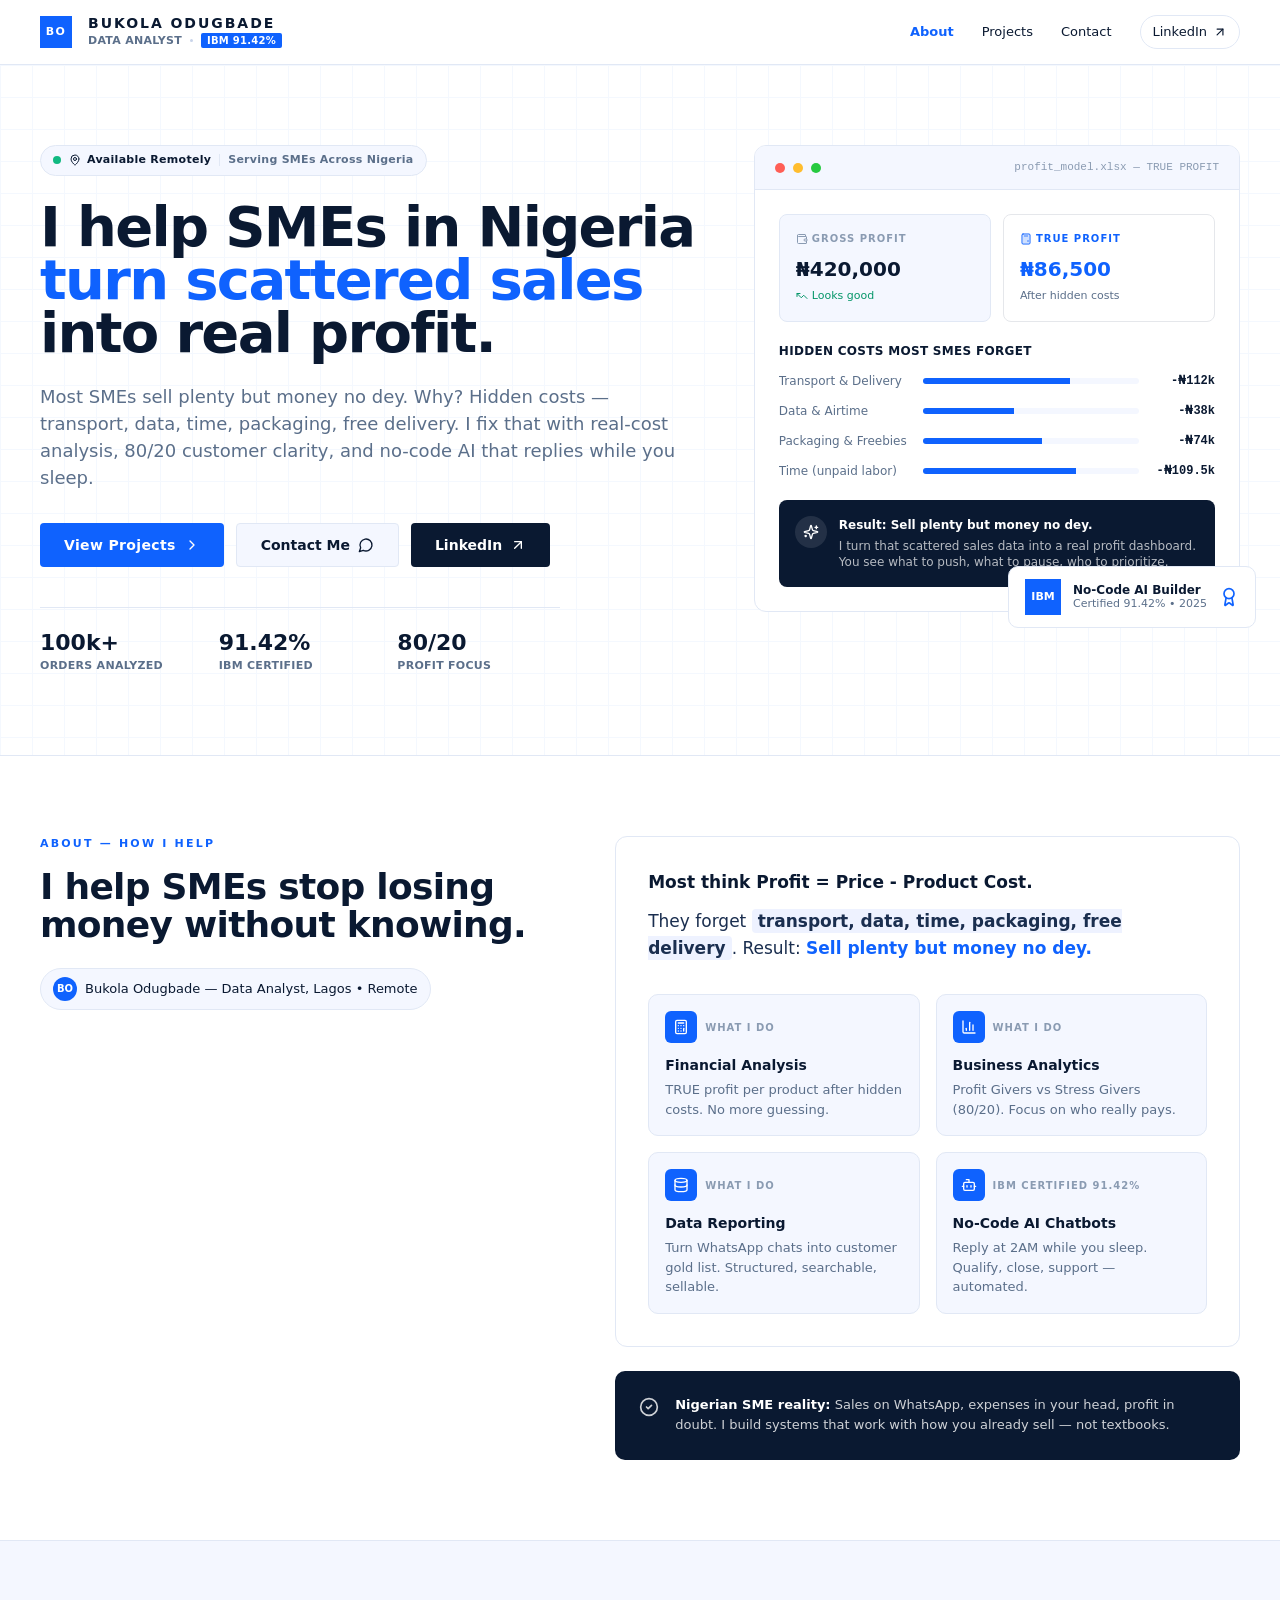
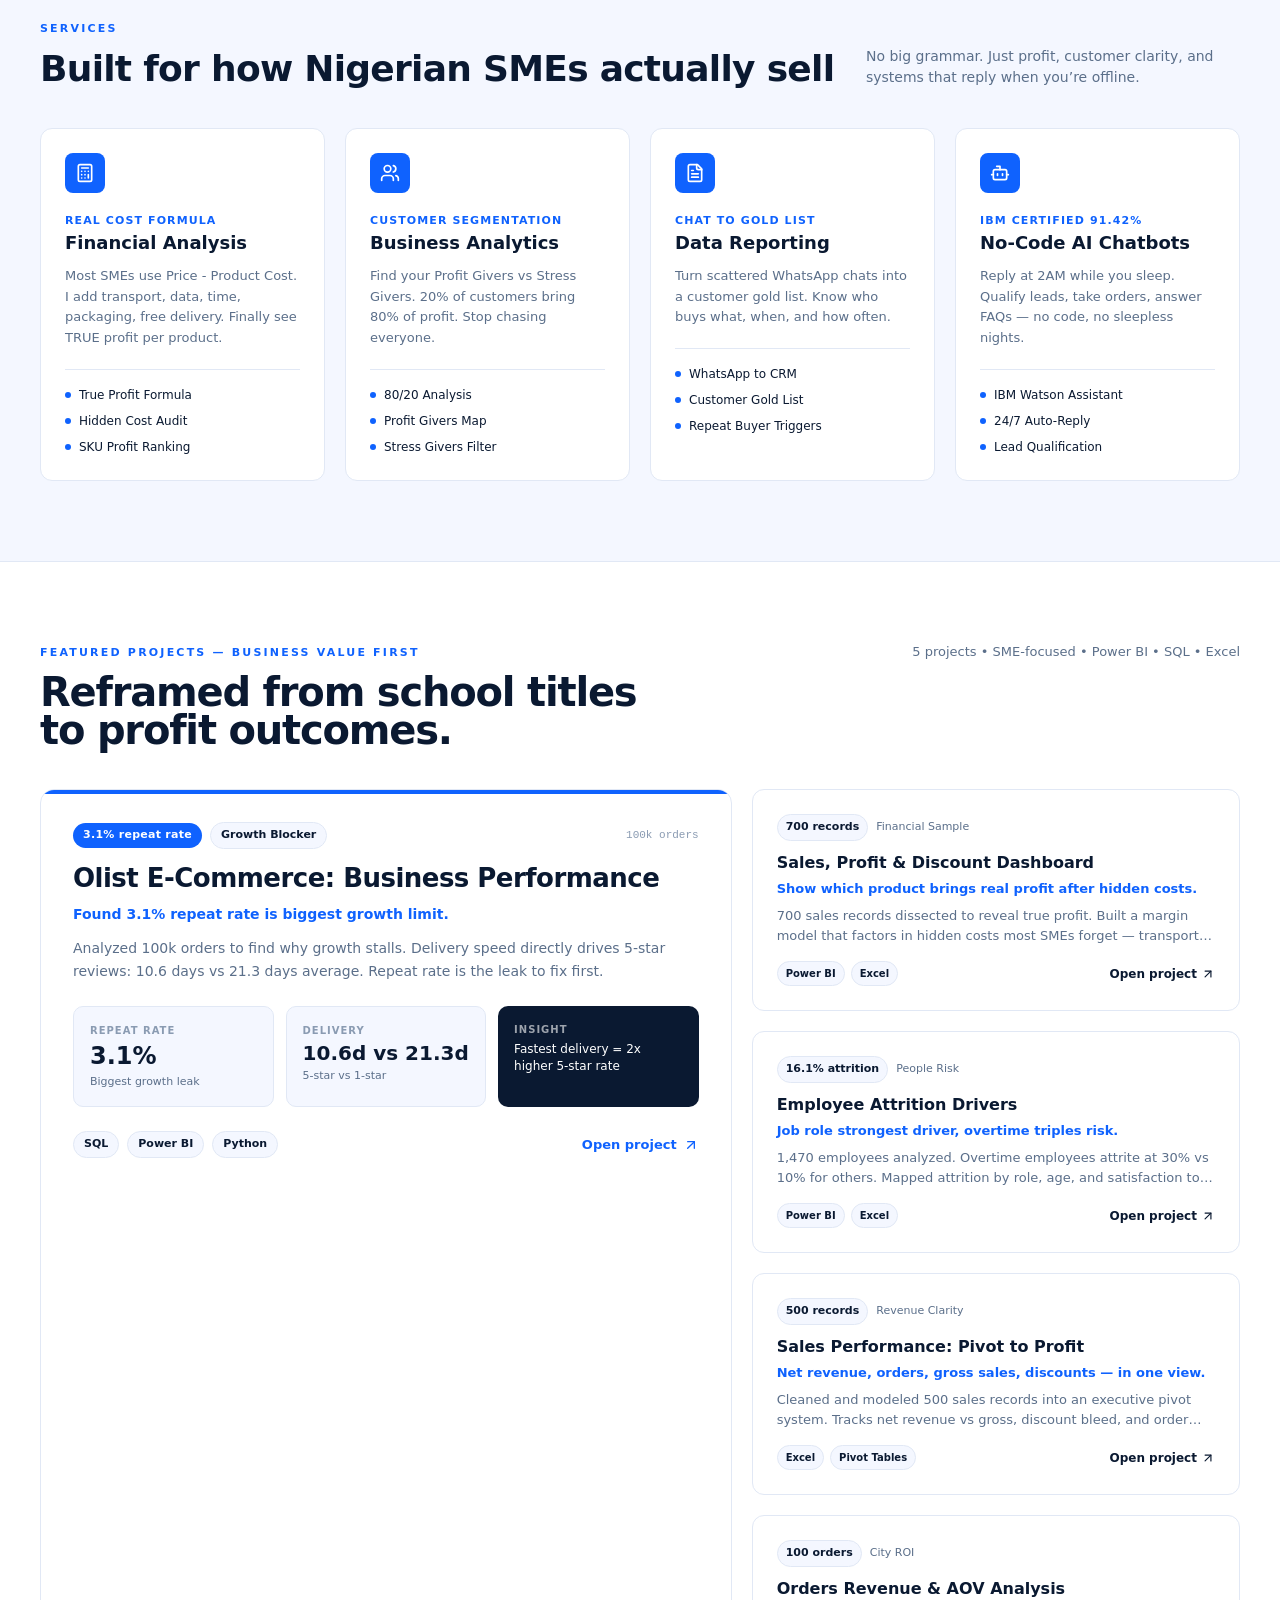
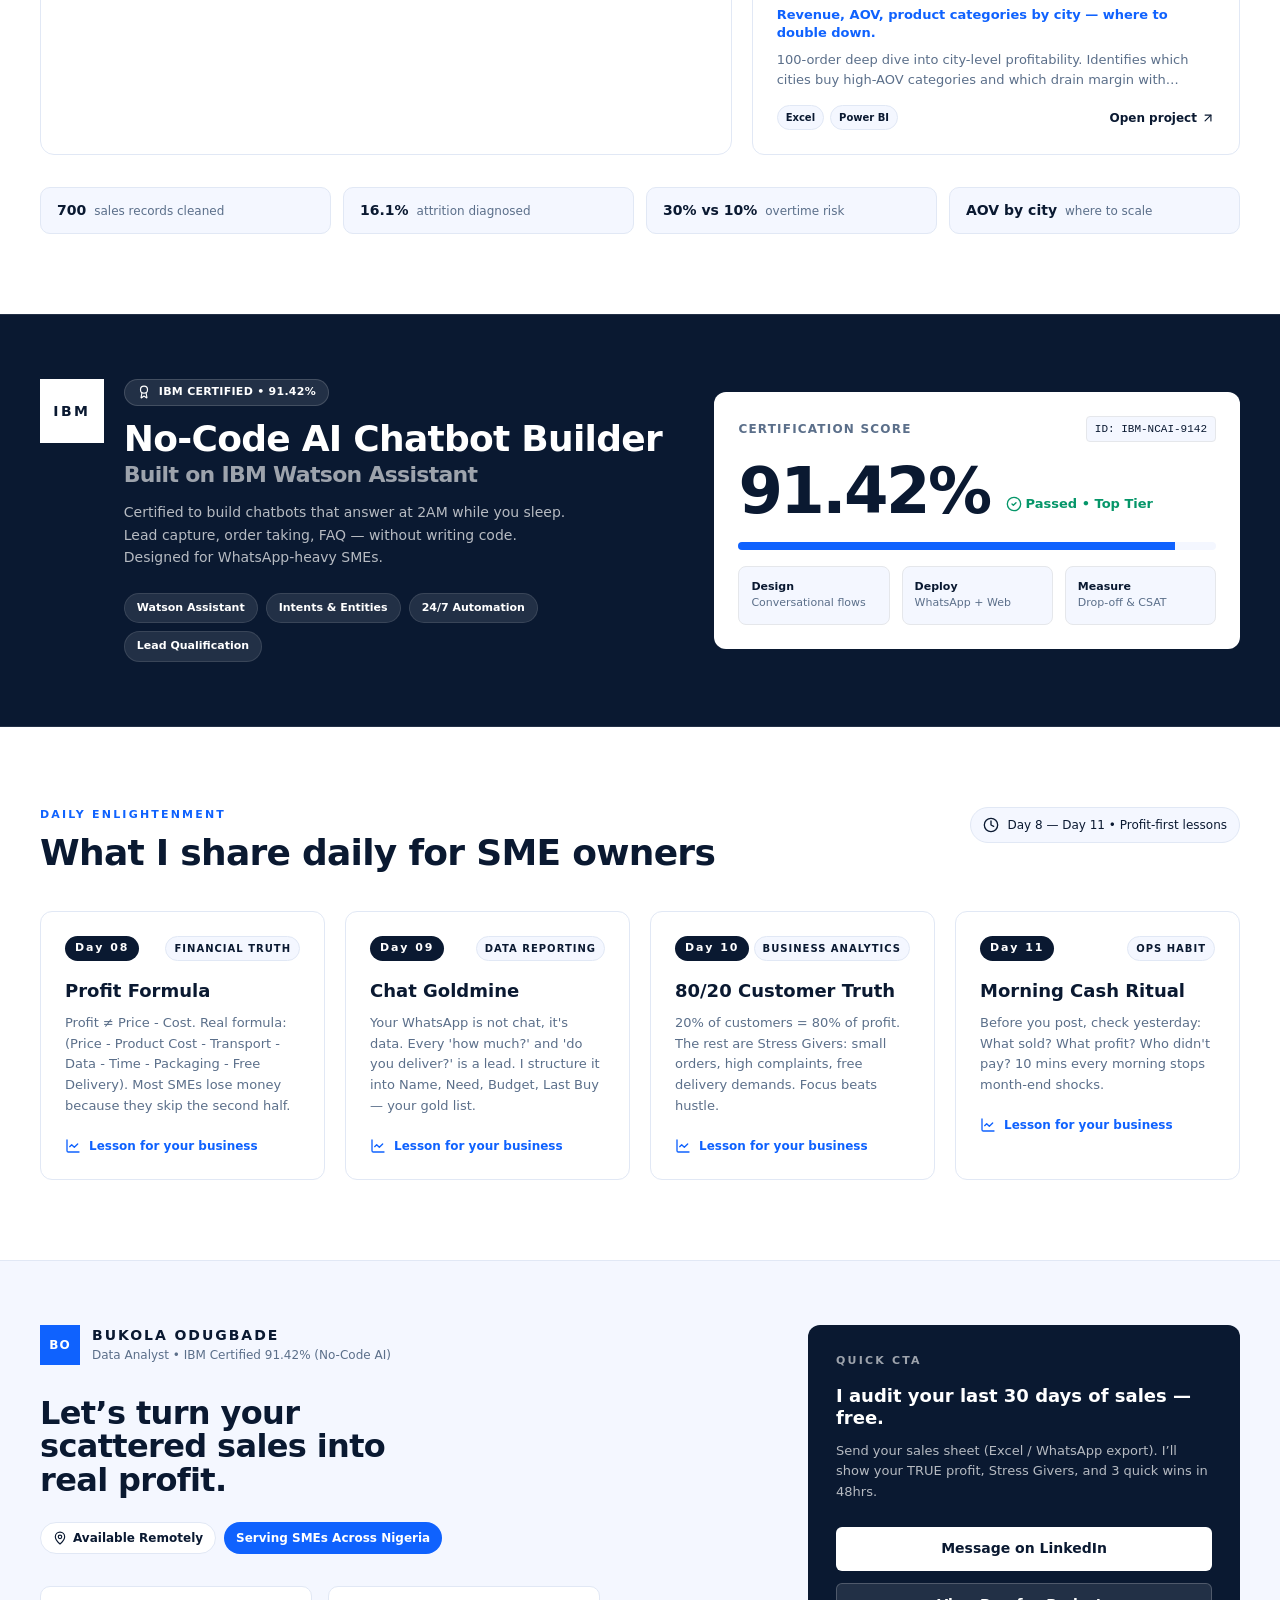
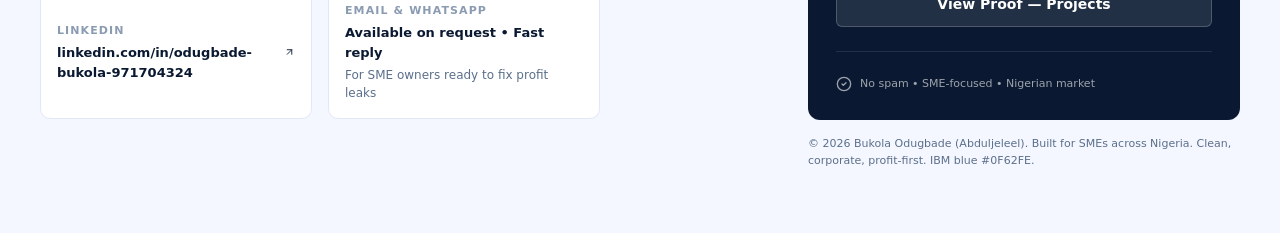
==== index.html @ 86dcded6 "Rename Index.html to index.html" ====
<!DOCTYPE html>
<html lang="en">
<head>
  <meta charset="UTF-8">
  <meta name="viewport" content="width=device-width, initial-scale=1">
  <title>React Artifact</title>
  <style>*,:after,:before{--tw-border-spacing-x:0;--tw-border-spacing-y:0;--tw-translate-x:0;--tw-translate-y:0;--tw-rotate:0;--tw-skew-x:0;--tw-skew-y:0;--tw-scale-x:1;--tw-scale-y:1;--tw-pan-x: ;--tw-pan-y: ;--tw-pinch-zoom: ;--tw-scroll-snap-strictness:proximity;--tw-gradient-from-position: ;--tw-gradient-via-position: ;--tw-gradient-to-position: ;--tw-ordinal: ;--tw-slashed-zero: ;--tw-numeric-figure: ;--tw-numeric-spacing: ;--tw-numeric-fraction: ;--tw-ring-inset: ;--tw-ring-offset-width:0px;--tw-ring-offset-color:#fff;--tw-ring-color:rgba(59,130,246,.5);--tw-ring-offset-shadow:0 0 #0000;--tw-ring-shadow:0 0 #0000;--tw-shadow:0 0 #0000;--tw-shadow-colored:0 0 #0000;--tw-blur: ;--tw-brightness: ;--tw-contrast: ;--tw-grayscale: ;--tw-hue-rotate: ;--tw-invert: ;--tw-saturate: ;--tw-sepia: ;--tw-drop-shadow: ;--tw-backdrop-blur: ;--tw-backdrop-brightness: ;--tw-backdrop-contrast: ;--tw-backdrop-grayscale: ;--tw-backdrop-hue-rotate: ;--tw-backdrop-invert: ;--tw-backdrop-opacity: ;--tw-backdrop-saturate: ;--tw-backdrop-sepia: ;--tw-contain-size: ;--tw-contain-layout: ;--tw-contain-paint: ;--tw-contain-style: }::backdrop{--tw-border-spacing-x:0;--tw-border-spacing-y:0;--tw-translate-x:0;--tw-translate-y:0;--tw-rotate:0;--tw-skew-x:0;--tw-skew-y:0;--tw-scale-x:1;--tw-scale-y:1;--tw-pan-x: ;--tw-pan-y: ;--tw-pinch-zoom: ;--tw-scroll-snap-strictness:proximity;--tw-gradient-from-position: ;--tw-gradient-via-position: ;--tw-gradient-to-position: ;--tw-ordinal: ;--tw-slashed-zero: ;--tw-numeric-figure: ;--tw-numeric-spacing: ;--tw-numeric-fraction: ;--tw-ring-inset: ;--tw-ring-offset-width:0px;--tw-ring-offset-color:#fff;--tw-ring-color:rgba(59,130,246,.5);--tw-ring-offset-shadow:0 0 #0000;--tw-ring-shadow:0 0 #0000;--tw-shadow:0 0 #0000;--tw-shadow-colored:0 0 #0000;--tw-blur: ;--tw-brightness: ;--tw-contrast: ;--tw-grayscale: ;--tw-hue-rotate: ;--tw-invert: ;--tw-saturate: ;--tw-sepia: ;--tw-drop-shadow: ;--tw-backdrop-blur: ;--tw-backdrop-brightness: ;--tw-backdrop-contrast: ;--tw-backdrop-grayscale: ;--tw-backdrop-hue-rotate: ;--tw-backdrop-invert: ;--tw-backdrop-opacity: ;--tw-backdrop-saturate: ;--tw-backdrop-sepia: ;--tw-contain-size: ;--tw-contain-layout: ;--tw-contain-paint: ;--tw-contain-style: }/*! tailwindcss v3.4.18 | MIT License | https://tailwindcss.com*/*,:after,:before{box-sizing:border-box;border:0 solid #e5e7eb}:after,:before{--tw-content:""}:host,html{line-height:1.5;-webkit-text-size-adjust:100%;-moz-tab-size:4;-o-tab-size:4;tab-size:4;font-family:ui-sans-serif,system-ui,sans-serif,Apple Color Emoji,Segoe UI Emoji,Segoe UI Symbol,Noto Color Emoji;font-feature-settings:normal;font-variation-settings:normal;-webkit-tap-highlight-color:transparent}body{margin:0;line-height:inherit}hr{height:0;color:inherit;border-top-width:1px}abbr:where([title]){-webkit-text-decoration:underline dotted;text-decoration:underline dotted}h1,h2,h3,h4,h5,h6{font-size:inherit;font-weight:inherit}a{color:inherit;text-decoration:inherit}b,strong{font-weight:bolder}code,kbd,pre,samp{font-family:ui-monospace,SFMono-Regular,Menlo,Monaco,Consolas,Liberation Mono,Courier New,monospace;font-feature-settings:normal;font-variation-settings:normal;font-size:1em}small{font-size:80%}sub,sup{font-size:75%;line-height:0;position:relative;vertical-align:baseline}sub{bottom:-.25em}sup{top:-.5em}table{text-indent:0;border-color:inherit;border-collapse:collapse}button,input,optgroup,select,textarea{font-family:inherit;font-feature-settings:inherit;font-variation-settings:inherit;font-size:100%;font-weight:inherit;line-height:inherit;letter-spacing:inherit;color:inherit;margin:0;padding:0}button,select{text-transform:none}button,input:where([type=button]),input:where([type=reset]),input:where([type=submit]){-webkit-appearance:button;background-color:transparent;background-image:none}:-moz-focusring{outline:auto}:-moz-ui-invalid{box-shadow:none}progress{vertical-align:baseline}::-webkit-inner-spin-button,::-webkit-outer-spin-button{height:auto}[type=search]{-webkit-appearance:textfield;outline-offset:-2px}::-webkit-search-decoration{-webkit-appearance:none}::-webkit-file-upload-button{-webkit-appearance:button;font:inherit}summary{display:list-item}blockquote,dd,dl,figure,h1,h2,h3,h4,h5,h6,hr,p,pre{margin:0}fieldset{margin:0}fieldset,legend{padding:0}menu,ol,ul{list-style:none;margin:0;padding:0}dialog{padding:0}textarea{resize:vertical}input::-moz-placeholder,textarea::-moz-placeholder{opacity:1;color:#9ca3af}input::placeholder,textarea::placeholder{opacity:1;color:#9ca3af}[role=button],button{cursor:pointer}:disabled{cursor:default}audio,canvas,embed,iframe,img,object,svg,video{display:block;vertical-align:middle}img,video{max-width:100%;height:auto}[hidden]:where(:not([hidden=until-found])){display:none}.pointer-events-none{pointer-events:none}.fixed{position:fixed}.absolute{position:absolute}.relative{position:relative}.sticky{position:sticky}.inset-0{inset:0}.-bottom-4{bottom:-1rem}.-right-2{right:-.5rem}.bottom-5{bottom:1.25rem}.left-0{left:0}.left-1\/2{left:50%}.right-0{right:0}.top-0{top:0}.z-40{z-index:40}.z-50{z-index:50}.mx-auto{margin-left:auto;margin-right:auto}.mb-1{margin-bottom:.25rem}.mb-10{margin-bottom:2.5rem}.mb-3{margin-bottom:.75rem}.mb-4{margin-bottom:1rem}.mb-6{margin-bottom:1.5rem}.ml-auto{margin-left:auto}.mt-0\.5{margin-top:.125rem}.mt-1{margin-top:.25rem}.mt-10{margin-top:2.5rem}.mt-2{margin-top:.5rem}.mt-3{margin-top:.75rem}.mt-4{margin-top:1rem}.mt-5{margin-top:1.25rem}.mt-6{margin-top:1.5rem}.mt-8{margin-top:2rem}.mt-\[2px\]{margin-top:2px}.line-clamp-2{overflow:hidden;display:-webkit-box;-webkit-box-orient:vertical;-webkit-line-clamp:2}.block{display:block}.flex{display:flex}.inline-flex{display:inline-flex}.grid{display:grid}.hidden{display:none}.h-1\.5{height:.375rem}.h-10{height:2.5rem}.h-11{height:2.75rem}.h-16{height:4rem}.h-2{height:.5rem}.h-2\.5{height:.625rem}.h-3{height:.75rem}.h-3\.5{height:.875rem}.h-4{height:1rem}.h-5{height:1.25rem}.h-6{height:1.5rem}.h-8{height:2rem}.h-9{height:2.25rem}.h-\[3px\]{height:3px}.h-\[44px\]{height:44px}.h-\[4px\]{height:4px}.h-\[64px\]{height:64px}.h-\[var\(--safe-area-inset-top\)\]{height:var(--safe-area-inset-top)}.h-full{height:100%}.min-h-screen{min-height:100vh}.w-1\.5{width:.375rem}.w-10{width:2.5rem}.w-16{width:4rem}.w-2{width:.5rem}.w-2\.5{width:.625rem}.w-3{width:.75rem}.w-3\.5{width:.875rem}.w-4{width:1rem}.w-5{width:1.25rem}.w-6{width:1.5rem}.w-8{width:2rem}.w-9{width:2.25rem}.w-\[132px\]{width:132px}.w-\[1px\]{width:1px}.w-\[3px\]{width:3px}.w-\[64px\]{width:64px}.w-full{width:100%}.max-w-\[1280px\]{max-width:1280px}.max-w-\[18ch\]{max-width:18ch}.max-w-\[42ch\]{max-width:42ch}.max-w-\[520px\]{max-width:520px}.max-w-\[52ch\]{max-width:52ch}.max-w-\[560px\]{max-width:560px}.max-w-\[58ch\]{max-width:58ch}.flex-1{flex:1 1 0%}.flex-shrink-0{flex-shrink:0}.-translate-x-1\/2{--tw-translate-x:-50%}.-translate-x-1\/2,.rotate-180{transform:translate(var(--tw-translate-x),var(--tw-translate-y)) rotate(var(--tw-rotate)) skewX(var(--tw-skew-x)) skewY(var(--tw-skew-y)) scaleX(var(--tw-scale-x)) scaleY(var(--tw-scale-y))}.rotate-180{--tw-rotate:180deg}@keyframes pulse{50%{opacity:.5}}.animate-pulse{animation:pulse 2s cubic-bezier(.4,0,.6,1) infinite}.grid-cols-2{grid-template-columns:repeat(2,minmax(0,1fr))}.grid-cols-3{grid-template-columns:repeat(3,minmax(0,1fr))}.flex-wrap{flex-wrap:wrap}.place-items-center{place-items:center}.items-start{align-items:flex-start}.items-end{align-items:flex-end}.items-center{align-items:center}.items-baseline{align-items:baseline}.justify-between{justify-content:space-between}.gap-1{gap:.25rem}.gap-1\.5{gap:.375rem}.gap-10{gap:2.5rem}.gap-2{gap:.5rem}.gap-3{gap:.75rem}.gap-4{gap:1rem}.gap-5{gap:1.25rem}.gap-6{gap:1.5rem}.gap-7{gap:1.75rem}.gap-8{gap:2rem}.space-y-2>:not([hidden])~:not([hidden]){--tw-space-y-reverse:0;margin-top:calc(.5rem*(1 - var(--tw-space-y-reverse)));margin-bottom:calc(.5rem*var(--tw-space-y-reverse))}.space-y-3>:not([hidden])~:not([hidden]){--tw-space-y-reverse:0;margin-top:calc(.75rem*(1 - var(--tw-space-y-reverse)));margin-bottom:calc(.75rem*var(--tw-space-y-reverse))}.space-y-5>:not([hidden])~:not([hidden]){--tw-space-y-reverse:0;margin-top:calc(1.25rem*(1 - var(--tw-space-y-reverse)));margin-bottom:calc(1.25rem*var(--tw-space-y-reverse))}.space-y-6>:not([hidden])~:not([hidden]){--tw-space-y-reverse:0;margin-top:calc(1.5rem*(1 - var(--tw-space-y-reverse)));margin-bottom:calc(1.5rem*var(--tw-space-y-reverse))}.self-start{align-self:flex-start}.overflow-hidden,.truncate{overflow:hidden}.truncate{text-overflow:ellipsis;white-space:nowrap}.rounded{border-radius:.25rem}.rounded-\[10px\]{border-radius:10px}.rounded-\[12px\]{border-radius:12px}.rounded-\[14px\]{border-radius:14px}.rounded-\[2px\]{border-radius:2px}.rounded-\[4px\]{border-radius:4px}.rounded-\[6px\]{border-radius:6px}.rounded-\[8px\]{border-radius:8px}.rounded-full{border-radius:9999px}.border{border-width:1px}.border-y{border-top-width:1px}.border-b,.border-y{border-bottom-width:1px}.border-t{border-top-width:1px}.border-\[var\(--border\)\]{border-color:var(--border)}.border-white\/10{border-color:hsla(0,0%,100%,.1)}.border-white\/15{border-color:hsla(0,0%,100%,.15)}.border-white\/20{border-color:hsla(0,0%,100%,.2)}.bg-\[\#27CA40\]{--tw-bg-opacity:1;background-color:rgb(39 202 64/var(--tw-bg-opacity,1))}.bg-\[\#FF5F56\]{--tw-bg-opacity:1;background-color:rgb(255 95 86/var(--tw-bg-opacity,1))}.bg-\[\#FFBD2E\]{--tw-bg-opacity:1;background-color:rgb(255 189 46/var(--tw-bg-opacity,1))}.bg-\[color-mix\(in_srgb\2c var\(--bg\)_88\%\2c transparent\)\]{background-color:color-mix(in srgb,var(--bg) 88%,transparent)}.bg-\[var\(--bg\)\]{background-color:var(--bg)}.bg-\[var\(--border\)\]{background-color:var(--border)}.bg-\[var\(--border-strong\)\]{background-color:var(--border-strong)}.bg-\[var\(--ibm-blue\)\]{background-color:var(--ibm-blue)}.bg-\[var\(--ink\)\]{background-color:var(--ink)}.bg-\[var\(--navy\)\]{background-color:var(--navy)}.bg-\[var\(--surface\)\]{background-color:var(--surface)}.bg-\[var\(--surface-2\)\]{background-color:var(--surface-2)}.bg-\[var\(--surface-3\)\]{background-color:var(--surface-3)}.bg-emerald-500{--tw-bg-opacity:1;background-color:rgb(16 185 129/var(--tw-bg-opacity,1))}.bg-white{--tw-bg-opacity:1;background-color:rgb(255 255 255/var(--tw-bg-opacity,1))}.bg-white\/10{background-color:hsla(0,0%,100%,.1)}.p-3{padding:.75rem}.p-4{padding:1rem}.p-5{padding:1.25rem}.p-6{padding:1.5rem}.px-1\.5{padding-left:.375rem;padding-right:.375rem}.px-2{padding-left:.5rem;padding-right:.5rem}.px-2\.5{padding-left:.625rem;padding-right:.625rem}.px-3{padding-left:.75rem;padding-right:.75rem}.px-4{padding-left:1rem;padding-right:1rem}.px-5{padding-left:1.25rem;padding-right:1.25rem}.px-6{padding-left:1.5rem;padding-right:1.5rem}.py-0\.5{padding-top:.125rem;padding-bottom:.125rem}.py-1{padding-top:.25rem;padding-bottom:.25rem}.py-1\.5{padding-top:.375rem;padding-bottom:.375rem}.py-10{padding-top:2.5rem;padding-bottom:2.5rem}.py-12{padding-top:3rem;padding-bottom:3rem}.py-14{padding-top:3.5rem;padding-bottom:3.5rem}.py-2{padding-top:.5rem;padding-bottom:.5rem}.py-3{padding-top:.75rem;padding-bottom:.75rem}.pt-4{padding-top:1rem}.pt-6{padding-top:1.5rem}.text-right{text-align:right}.font-mono{font-family:ui-monospace,SFMono-Regular,Menlo,Monaco,Consolas,Liberation Mono,Courier New,monospace}.text-\[10px\]{font-size:10px}.text-\[11px\]{font-size:11px}.text-\[12px\]{font-size:12px}.text-\[13px\]{font-size:13px}.text-\[14px\]{font-size:14px}.text-\[15px\]{font-size:15px}.text-\[16px\]{font-size:16px}.text-\[18px\]{font-size:18px}.text-\[20px\]{font-size:20px}.text-\[22px\]{font-size:22px}.text-\[24px\]{font-size:24px}.text-\[28px\]{font-size:28px}.text-\[32px\]{font-size:32px}.text-\[64px\]{font-size:64px}.font-\[800\]{font-weight:800}.font-\[900\],.font-black{font-weight:900}.font-bold{font-weight:700}.font-extrabold{font-weight:800}.font-medium{font-weight:500}.font-semibold{font-weight:600}.uppercase{text-transform:uppercase}.leading-\[0\.8\]{line-height:.8}.leading-\[0\.95\]{line-height:.95}.leading-\[1\.05\]{line-height:1.05}.leading-\[1\.15\]{line-height:1.15}.leading-\[1\.1\]{line-height:1.1}.leading-\[1\.2\]{line-height:1.2}.leading-\[1\.4\]{line-height:1.4}.leading-\[1\.5\]{line-height:1.5}.leading-\[1\.6\]{line-height:1.6}.leading-\[1\],.leading-none{line-height:1}.tracking-\[-0\.02em\]{letter-spacing:-.02em}.tracking-\[-0\.03em\]{letter-spacing:-.03em}.tracking-\[-0\.04em\]{letter-spacing:-.04em}.tracking-\[0\.12em\]{letter-spacing:.12em}.tracking-\[0\.14em\]{letter-spacing:.14em}.tracking-\[0\.18em\]{letter-spacing:.18em}.tracking-\[0\.2em\]{letter-spacing:.2em}.tracking-wide{letter-spacing:.025em}.tracking-widest{letter-spacing:.1em}.text-\[var\(--bg\)\]{color:var(--bg)}.text-\[var\(--ibm-blue\)\]{color:var(--ibm-blue)}.text-\[var\(--ink\)\]{color:var(--ink)}.text-\[var\(--ink-2\)\]{color:var(--ink-2)}.text-\[var\(--ink-faint\)\]{color:var(--ink-faint)}.text-\[var\(--ink-muted\)\]{color:var(--ink-muted)}.text-\[var\(--navy\)\]{color:var(--navy)}.text-emerald-600{--tw-text-opacity:1;color:rgb(5 150 105/var(--tw-text-opacity,1))}.text-white{--tw-text-opacity:1;color:rgb(255 255 255/var(--tw-text-opacity,1))}.text-white\/60{color:hsla(0,0%,100%,.6)}.text-white\/70{color:hsla(0,0%,100%,.7)}.text-white\/80{color:hsla(0,0%,100%,.8)}.opacity-\[0\.04\]{opacity:.04}.shadow-lg{--tw-shadow:0 10px 15px -3px rgba(0,0,0,.1),0 4px 6px -4px rgba(0,0,0,.1);--tw-shadow-colored:0 10px 15px -3px var(--tw-shadow-color),0 4px 6px -4px var(--tw-shadow-color);box-shadow:var(--tw-ring-offset-shadow,0 0 #0000),var(--tw-ring-shadow,0 0 #0000),var(--tw-shadow)}.shadow-\[var\(--card-shadow\)\]{--tw-shadow-color:var(--card-shadow);--tw-shadow:var(--tw-shadow-colored)}.ring-white{--tw-ring-opacity:1;--tw-ring-color:rgb(255 255 255/var(--tw-ring-opacity,1))}.filter{filter:var(--tw-blur) var(--tw-brightness) var(--tw-contrast) var(--tw-grayscale) var(--tw-hue-rotate) var(--tw-invert) var(--tw-saturate) var(--tw-sepia) var(--tw-drop-shadow)}.backdrop-blur-xl{--tw-backdrop-blur:blur(24px);backdrop-filter:var(--tw-backdrop-blur) var(--tw-backdrop-brightness) var(--tw-backdrop-contrast) var(--tw-backdrop-grayscale) var(--tw-backdrop-hue-rotate) var(--tw-backdrop-invert) var(--tw-backdrop-opacity) var(--tw-backdrop-saturate) var(--tw-backdrop-sepia)}.transition-all{transition-property:all;transition-timing-function:cubic-bezier(.4,0,.2,1);transition-duration:.15s}.transition-colors{transition-property:color,background-color,border-color,text-decoration-color,fill,stroke;transition-timing-function:cubic-bezier(.4,0,.2,1);transition-duration:.15s}.transition-opacity{transition-property:opacity;transition-timing-function:cubic-bezier(.4,0,.2,1);transition-duration:.15s}.transition-shadow{transition-property:box-shadow;transition-timing-function:cubic-bezier(.4,0,.2,1);transition-duration:.15s}:root{--ibm-blue:#0f62fe;--ibm-blue-hover:#0353e9;--bg:#fff;--surface:#f4f7ff;--surface-2:#fff;--surface-3:#eef2ff;--ink:#0a1931;--ink-2:#1a2e4f;--ink-muted:#5b6f8a;--ink-faint:#8a9bb2;--border:#e1e8f5;--border-strong:#c8d4ea;--navy:#0a1931;--navy-2:#102542;--success:#0f62fe;--card-shadow:0 1px 2px rgba(10,25,49,.06),0 8px 24px rgba(10,25,49,.06);--card-shadow-hover:0 4px 12px rgba(10,25,49,.08),0 16px 40px rgba(10,25,49,.12)}@media (prefers-color-scheme:dark){:root{--bg:#070e1e;--surface:#0e1a30;--surface-2:#111e36;--surface-3:#172a4a;--ink:#eaf0ff;--ink-2:#c2d0e8;--ink-muted:#8a9fc0;--ink-faint:#5f7aa0;--border:#1e3357;--border-strong:#2a456f;--navy:#070e1e;--navy-2:#0e1a30;--card-shadow:0 1px 2px rgba(0,0,0,.4),0 8px 24px rgba(0,0,0,.3);--card-shadow-hover:0 4px 12px rgba(0,0,0,.5),0 16px 40px rgba(0,0,0,.4)}}*{-webkit-font-smoothing:antialiased;-moz-osx-font-smoothing:grayscale}html{scroll-behavior:smooth}body{background:var(--bg);color:var(--ink);font-family:Sora,General Sans,IBM Plex Sans,ui-sans-serif,system-ui,-apple-system,BlinkMacSystemFont,Segoe UI,sans-serif;line-height:1.5}.no-scrollbar::-webkit-scrollbar{display:none}.no-scrollbar{-ms-overflow-style:none;scrollbar-width:none}.selection\:bg-\[var\(--ibm-blue\)\] ::-moz-selection{background-color:var(--ibm-blue)}.selection\:bg-\[var\(--ibm-blue\)\] ::selection{background-color:var(--ibm-blue)}.selection\:text-white ::-moz-selection{--tw-text-opacity:1;color:rgb(255 255 255/var(--tw-text-opacity,1))}.selection\:text-white ::selection{--tw-text-opacity:1;color:rgb(255 255 255/var(--tw-text-opacity,1))}.selection\:bg-\[var\(--ibm-blue\)\]::-moz-selection{background-color:var(--ibm-blue)}.selection\:bg-\[var\(--ibm-blue\)\]::selection{background-color:var(--ibm-blue)}.selection\:text-white::-moz-selection{--tw-text-opacity:1;color:rgb(255 255 255/var(--tw-text-opacity,1))}.selection\:text-white::selection{--tw-text-opacity:1;color:rgb(255 255 255/var(--tw-text-opacity,1))}.hover\:-translate-y-\[1px\]:hover{--tw-translate-y:-1px}.hover\:-translate-y-\[1px\]:hover,.hover\:-translate-y-\[2px\]:hover{transform:translate(var(--tw-translate-x),var(--tw-translate-y)) rotate(var(--tw-rotate)) skewX(var(--tw-skew-x)) skewY(var(--tw-skew-y)) scaleX(var(--tw-scale-x)) scaleY(var(--tw-scale-y))}.hover\:-translate-y-\[2px\]:hover{--tw-translate-y:-2px}.hover\:border-\[var\(--border-strong\)\]:hover{border-color:var(--border-strong)}.hover\:border-\[var\(--ibm-blue\)\]:hover{border-color:var(--ibm-blue)}.hover\:bg-\[var\(--ibm-blue-hover\)\]:hover{background-color:var(--ibm-blue-hover)}.hover\:bg-white\/15:hover{background-color:hsla(0,0%,100%,.15)}.hover\:bg-white\/90:hover{background-color:hsla(0,0%,100%,.9)}.hover\:text-\[var\(--ibm-blue\)\]:hover{color:var(--ibm-blue)}.hover\:underline:hover{text-decoration-line:underline}.hover\:opacity-90:hover{opacity:.9}.hover\:shadow-\[var\(--card-shadow-hover\)\]:hover{--tw-shadow-color:var(--card-shadow-hover);--tw-shadow:var(--tw-shadow-colored)}.group:hover .group-hover\:text-\[var\(--ibm-blue\)\]{color:var(--ibm-blue)}.data-\[active\=true\]\:border-\[var\(--ibm-blue\)\][data-active=true]{border-color:var(--ibm-blue)}.data-\[active\=true\]\:text-\[var\(--ibm-blue\)\][data-active=true]{color:var(--ibm-blue)}.data-\[active\=true\]\:ring-2[data-active=true]{--tw-ring-offset-shadow:var(--tw-ring-inset) 0 0 0 var(--tw-ring-offset-width) var(--tw-ring-offset-color);--tw-ring-shadow:var(--tw-ring-inset) 0 0 0 calc(2px + var(--tw-ring-offset-width)) var(--tw-ring-color);box-shadow:var(--tw-ring-offset-shadow),var(--tw-ring-shadow),var(--tw-shadow,0 0 #0000)}@media (min-width:640px){.sm\:grid-cols-2{grid-template-columns:repeat(2,minmax(0,1fr))}}@media (min-width:768px){.md\:-right-4{right:-1rem}.md\:flex{display:flex}.md\:grid{display:grid}.md\:hidden{display:none}.md\:grid-cols-2{grid-template-columns:repeat(2,minmax(0,1fr))}.md\:grid-cols-4{grid-template-columns:repeat(4,minmax(0,1fr))}.md\:p-6{padding:1.5rem}.md\:p-7{padding:1.75rem}.md\:p-8{padding:2rem}.md\:px-8{padding-left:2rem;padding-right:2rem}.md\:py-16{padding-top:4rem;padding-bottom:4rem}.md\:py-20{padding-top:5rem;padding-bottom:5rem}.md\:text-\[14px\]{font-size:14px}.md\:text-\[17px\]{font-size:17px}.md\:text-\[18px\]{font-size:18px}.md\:text-\[22px\]{font-size:22px}.md\:text-\[26px\]{font-size:26px}.md\:text-\[32px\]{font-size:32px}.md\:text-\[36px\]{font-size:36px}.md\:text-\[40px\]{font-size:40px}.md\:text-\[48px\]{font-size:48px}}@media (min-width:1024px){.lg\:sticky{position:sticky}.lg\:top-\[88px\]{top:88px}.lg\:col-span-5{grid-column:span 5/span 5}.lg\:col-span-7{grid-column:span 7/span 7}.lg\:grid-cols-12{grid-template-columns:repeat(12,minmax(0,1fr))}.lg\:grid-cols-4{grid-template-columns:repeat(4,minmax(0,1fr))}.lg\:grid-cols-\[0\.9fr_1\.1fr\]{grid-template-columns:.9fr 1.1fr}.lg\:grid-cols-\[1\.15fr_0\.85fr\]{grid-template-columns:1.15fr .85fr}.lg\:grid-cols-\[1\.1fr_0\.9fr\]{grid-template-columns:1.1fr .9fr}.lg\:grid-cols-\[1\.2fr_0\.8fr\]{grid-template-columns:1.2fr .8fr}.lg\:gap-14{gap:3.5rem}.lg\:gap-16{gap:4rem}.lg\:px-10{padding-left:2.5rem;padding-right:2.5rem}.lg\:py-20{padding-top:5rem;padding-bottom:5rem}.lg\:pl-8{padding-left:2rem}.lg\:text-\[56px\]{font-size:56px}}
@tailwind base;@tailwind components;@tailwind utilities;:root{--ibm-blue:#0f62fe;--ibm-blue-hover:#0353e9;--bg:#fff;--surface:#f4f7ff;--surface-2:#fff;--surface-3:#eef2ff;--ink:#0a1931;--ink-2:#1a2e4f;--ink-muted:#5b6f8a;--ink-faint:#8a9bb2;--border:#e1e8f5;--border-strong:#c8d4ea;--navy:#0a1931;--navy-2:#102542;--success:#0f62fe;--card-shadow:0 1px 2px #0a19310f,0 8px 24px #0a19310f;--card-shadow-hover:0 4px 12px #0a193114,0 16px 40px #0a19311f}@media (prefers-color-scheme:dark){:root{--bg:#070e1e;--surface:#0e1a30;--surface-2:#111e36;--surface-3:#172a4a;--ink:#eaf0ff;--ink-2:#c2d0e8;--ink-muted:#8a9fc0;--ink-faint:#5f7aa0;--border:#1e3357;--border-strong:#2a456f;--navy:#070e1e;--navy-2:#0e1a30;--card-shadow:0 1px 2px #0006,0 8px 24px #0000004d;--card-shadow-hover:0 4px 12px #00000080,0 16px 40px #0006}}*{-webkit-font-smoothing:antialiased;-moz-osx-font-smoothing:grayscale}html{scroll-behavior:smooth}body{background:var(--bg);color:var(--ink);font-family:Sora,General Sans,IBM Plex Sans,ui-sans-serif,system-ui,-apple-system,BlinkMacSystemFont,Segoe UI,Roboto,Noto Sans,Ubuntu,Cantarell,Helvetica Neue,sans-serif;line-height:1.5}.no-scrollbar::-webkit-scrollbar{display:none}.no-scrollbar{-ms-overflow-style:none;scrollbar-width:none}
</style>
</head>
<body>
  <div id="root"></div>
  
  <script type="module">var pc=Object.create;var{getPrototypeOf:mc,defineProperty:ql,getOwnPropertyNames:hc}=Object;var vc=Object.prototype.hasOwnProperty;var Be=(e,t,n)=>{n=e!=null?pc(mc(e)):{};let r=t||!e||!e.__esModule?ql(n,"default",{value:e,enumerable:!0}):n;for(let l of hc(e))if(!vc.call(r,l))ql(r,l,{get:()=>e[l],enumerable:!0});return r};var zr=(e,t)=>()=>(t||e((t={exports:{}}).exports,t),t.exports);var yc=(e,t)=>{for(var n in t)ql(e,n,{get:t[n],enumerable:!0,configurable:!0,set:(r)=>t[n]=()=>r})};var gc=(e,t)=>()=>(e&&(t=e(e=0)),t);var _t=zr((Rc)=>{var En=Symbol.for("react.element"),Sc=Symbol.for("react.portal"),wc=Symbol.for("react.fragment"),kc=Symbol.for("react.strict_mode"),Ec=Symbol.for("react.profiler"),_c=Symbol.for("react.provider"),Cc=Symbol.for("react.context"),Pc=Symbol.for("react.forward_ref"),Nc=Symbol.for("react.suspense"),zc=Symbol.for("react.memo"),Tc=Symbol.for("react.lazy"),ki=Symbol.iterator;function Fc(e){if(e===null||typeof e!=="object")return null;return e=ki&&e[ki]||e["@@iterator"],typeof e==="function"?e:null}var Ci={isMounted:function(){return!1},enqueueForceUpdate:function(){},enqueueReplaceState:function(){},enqueueSetState:function(){}},Pi=Object.assign,Ni={};function $t(e,t,n){this.props=e,this.context=t,this.refs=Ni,this.updater=n||Ci}$t.prototype.isReactComponent={};$t.prototype.setState=function(e,t){if(typeof e!=="object"&&typeof e!=="function"&&e!=null)throw Error("setState(...): takes an object of state variables to update or a function which returns an object of state variables.");this.updater.enqueueSetState(this,e,t,"setState")};$t.prototype.forceUpdate=function(e){this.updater.enqueueForceUpdate(this,e,"forceUpdate")};function zi(){}zi.prototype=$t.prototype;function bl(e,t,n){this.props=e,this.context=t,this.refs=Ni,this.updater=n||Ci}var eu=bl.prototype=new zi;eu.constructor=bl;Pi(eu,$t.prototype);eu.isPureReactComponent=!0;var Ei=Array.isArray,Ti=Object.prototype.hasOwnProperty,tu={current:null},Fi={key:!0,ref:!0,__self:!0,__source:!0};function Li(e,t,n){var r,l={},u=null,o=null;if(t!=null)for(r in t.ref!==void 0&&(o=t.ref),t.key!==void 0&&(u=""+t.key),t)Ti.call(t,r)&&!Fi.hasOwnProperty(r)&&(l[r]=t[r]);var i=arguments.length-2;if(i===1)l.children=n;else if(1<i){for(var a=Array(i),f=0;f<i;f++)a[f]=arguments[f+2];l.children=a}if(e&&e.defaultProps)for(r in i=e.defaultProps,i)l[r]===void 0&&(l[r]=i[r]);return{$$typeof:En,type:e,key:u,ref:o,props:l,_owner:tu.current}}function Lc(e,t){return{$$typeof:En,type:e.type,key:t,ref:e.ref,props:e.props,_owner:e._owner}}function nu(e){return typeof e==="object"&&e!==null&&e.$$typeof===En}function Mc(e){var t={"=":"=0",":":"=2"};return"$"+e.replace(/[=:]/g,function(n){return t[n]})}var _i=/\/+/g;function jl(e,t){return typeof e==="object"&&e!==null&&e.key!=null?Mc(""+e.key):t.toString(36)}function Fr(e,t,n,r,l){var u=typeof e;if(u==="undefined"||u==="boolean")e=null;var o=!1;if(e===null)o=!0;else switch(u){case"string":case"number":o=!0;break;case"object":switch(e.$$typeof){case En:case Sc:o=!0}}if(o)return o=e,l=l(o),e=r===""?"."+jl(o,0):r,Ei(l)?(n="",e!=null&&(n=e.replace(_i,"$&/")+"/"),Fr(l,t,n,"",function(f){return f})):l!=null&&(nu(l)&&(l=Lc(l,n+(!l.key||o&&o.key===l.key?"":(""+l.key).replace(_i,"$&/")+"/")+e)),t.push(l)),1;if(o=0,r=r===""?".":r+":",Ei(e))for(var i=0;i<e.length;i++){u=e[i];var a=r+jl(u,i);o+=Fr(u,t,n,a,l)}else if(a=Fc(e),typeof a==="function")for(e=a.call(e),i=0;!(u=e.next()).done;)u=u.value,a=r+jl(u,i++),o+=Fr(u,t,n,a,l);else if(u==="object")throw t=String(e),Error("Objects are not valid as a React child (found: "+(t==="[object Object]"?"object with keys {"+Object.keys(e).join(", ")+"}":t)+"). If you meant to render a collection of children, use an array instead.");return o}function Tr(e,t,n){if(e==null)return e;var r=[],l=0;return Fr(e,r,"","",function(u){return t.call(n,u,l++)}),r}function Dc(e){if(e._status===-1){var t=e._result;t=t(),t.then(function(n){if(e._status===0||e._status===-1)e._status=1,e._result=n},function(n){if(e._status===0||e._status===-1)e._status=2,e._result=n}),e._status===-1&&(e._status=0,e._result=t)}if(e._status===1)return e._result.default;throw e._result}var re={current:null},Lr={transition:null},Oc={ReactCurrentDispatcher:re,ReactCurrentBatchConfig:Lr,ReactCurrentOwner:tu};function Mi(){throw Error("act(...) is not supported in production builds of React.")}Rc.Children={map:Tr,forEach:function(e,t,n){Tr(e,function(){t.apply(this,arguments)},n)},count:function(e){var t=0;return Tr(e,function(){t++}),t},toArray:function(e){return Tr(e,function(t){return t})||[]},only:function(e){if(!nu(e))throw Error("React.Children.only expected to receive a single React element child.");return e}};Rc.Component=$t;Rc.Fragment=wc;Rc.Profiler=Ec;Rc.PureComponent=bl;Rc.StrictMode=kc;Rc.Suspense=Nc;Rc.__SECRET_INTERNALS_DO_NOT_USE_OR_YOU_WILL_BE_FIRED=Oc;Rc.act=Mi;Rc.cloneElement=function(e,t,n){if(e===null||e===void 0)throw Error("React.cloneElement(...): The argument must be a React element, but you passed "+e+".");var r=Pi({},e.props),l=e.key,u=e.ref,o=e._owner;if(t!=null){if(t.ref!==void 0&&(u=t.ref,o=tu.current),t.key!==void 0&&(l=""+t.key),e.type&&e.type.defaultProps)var i=e.type.defaultProps;for(a in t)Ti.call(t,a)&&!Fi.hasOwnProperty(a)&&(r[a]=t[a]===void 0&&i!==void 0?i[a]:t[a])}var a=arguments.length-2;if(a===1)r.children=n;else if(1<a){i=Array(a);for(var f=0;f<a;f++)i[f]=arguments[f+2];r.children=i}return{$$typeof:En,type:e.type,key:l,ref:u,props:r,_owner:o}};Rc.createContext=function(e){return e={$$typeof:Cc,_currentValue:e,_currentValue2:e,_threadCount:0,Provider:null,Consumer:null,_defaultValue:null,_globalName:null},e.Provider={$$typeof:_c,_context:e},e.Consumer=e};Rc.createElement=Li;Rc.createFactory=function(e){var t=Li.bind(null,e);return t.type=e,t};Rc.createRef=function(){return{current:null}};Rc.forwardRef=function(e){return{$$typeof:Pc,render:e}};Rc.isValidElement=nu;Rc.lazy=function(e){return{$$typeof:Tc,_payload:{_status:-1,_result:e},_init:Dc}};Rc.memo=function(e,t){return{$$typeof:zc,type:e,compare:t===void 0?null:t}};Rc.startTransition=function(e){var t=Lr.transition;Lr.transition={};try{e()}finally{Lr.transition=t}};Rc.unstable_act=Mi;Rc.useCallback=function(e,t){return re.current.useCallback(e,t)};Rc.useContext=function(e){return re.current.useContext(e)};Rc.useDebugValue=function(){};Rc.useDeferredValue=function(e){return re.current.useDeferredValue(e)};Rc.useEffect=function(e,t){return re.current.useEffect(e,t)};Rc.useId=function(){return re.current.useId()};Rc.useImperativeHandle=function(e,t,n){return re.current.useImperativeHandle(e,t,n)};Rc.useInsertionEffect=function(e,t){return re.current.useInsertionEffect(e,t)};Rc.useLayoutEffect=function(e,t){return re.current.useLayoutEffect(e,t)};Rc.useMemo=function(e,t){return re.current.useMemo(e,t)};Rc.useReducer=function(e,t,n){return re.current.useReducer(e,t,n)};Rc.useRef=function(e){return re.current.useRef(e)};Rc.useState=function(e){return re.current.useState(e)};Rc.useSyncExternalStore=function(e,t,n){return re.current.useSyncExternalStore(e,t,n)};Rc.useTransition=function(){return re.current.useTransition()};Rc.version="18.3.1"});var Vi=zr((gd)=>{function lu(e,t){var n=e.length;e.push(t);e:for(;0<n;){var r=n-1>>>1,l=e[r];if(0<Mr(l,t))e[r]=t,e[n]=l,n=r;else break e}}function _e(e){return e.length===0?null:e[0]}function Ir(e){if(e.length===0)return null;var t=e[0],n=e.pop();if(n!==t){e[0]=n;e:for(var r=0,l=e.length,u=l>>>1;r<u;){var o=2*(r+1)-1,i=e[o],a=o+1,f=e[a];if(0>Mr(i,n))a<l&&0>Mr(f,i)?(e[r]=f,e[a]=n,r=a):(e[r]=i,e[o]=n,r=o);else if(a<l&&0>Mr(f,n))e[r]=f,e[a]=n,r=a;else break e}}return t}function Mr(e,t){var n=e.sortIndex-t.sortIndex;return n!==0?n:e.id-t.id}if(typeof performance==="object"&&typeof performance.now==="function")uu=performance,gd.unstable_now=function(){return uu.now()};else Dr=Date,ou=Dr.now(),gd.unstable_now=function(){return Dr.now()-ou};var uu,Dr,ou,Me=[],be=[],yd=1,ve=null,j=3,xr=!1,Ct=!1,Cn=!1,Oi=typeof setTimeout==="function"?setTimeout:null,Ri=typeof clearTimeout==="function"?clearTimeout:null,Di=typeof setImmediate<"u"?setImmediate:null;typeof navigator<"u"&&navigator.scheduling!==void 0&&navigator.scheduling.isInputPending!==void 0&&navigator.scheduling.isInputPending.bind(navigator.scheduling);function iu(e){for(var t=_e(be);t!==null;){if(t.callback===null)Ir(be);else if(t.startTime<=e)Ir(be),t.sortIndex=t.expirationTime,lu(Me,t);else break;t=_e(be)}}function su(e){if(Cn=!1,iu(e),!Ct)if(_e(Me)!==null)Ct=!0,cu(fu);else{var t=_e(be);t!==null&&du(su,t.startTime-e)}}function fu(e,t){Ct=!1,Cn&&(Cn=!1,Ri(Pn),Pn=-1),xr=!0;var n=j;try{iu(t);for(ve=_e(Me);ve!==null&&(!(ve.expirationTime>t)||e&&!Ui());){var r=ve.callback;if(typeof r==="function"){ve.callback=null,j=ve.priorityLevel;var l=r(ve.expirationTime<=t);t=gd.unstable_now(),typeof l==="function"?ve.callback=l:ve===_e(Me)&&Ir(Me),iu(t)}else Ir(Me);ve=_e(Me)}if(ve!==null)var u=!0;else{var o=_e(be);o!==null&&du(su,o.startTime-t),u=!1}return u}finally{ve=null,j=n,xr=!1}}var Ur=!1,Or=null,Pn=-1,Ii=5,xi=-1;function Ui(){return gd.unstable_now()-xi<Ii?!1:!0}function ru(){if(Or!==null){var e=gd.unstable_now();xi=e;var t=!0;try{t=Or(!0,e)}finally{t?_n():(Ur=!1,Or=null)}}else Ur=!1}var _n;if(typeof Di==="function")_n=function(){Di(ru)};else if(typeof MessageChannel<"u")Rr=new MessageChannel,au=Rr.port2,Rr.port1.onmessage=ru,_n=function(){au.postMessage(null)};else _n=function(){Oi(ru,0)};var Rr,au;function cu(e){Or=e,Ur||(Ur=!0,_n())}function du(e,t){Pn=Oi(function(){e(gd.unstable_now())},t)}gd.unstable_IdlePriority=5;gd.unstable_ImmediatePriority=1;gd.unstable_LowPriority=4;gd.unstable_NormalPriority=3;gd.unstable_Profiling=null;gd.unstable_UserBlockingPriority=2;gd.unstable_cancelCallback=function(e){e.callback=null};gd.unstable_continueExecution=function(){Ct||xr||(Ct=!0,cu(fu))};gd.unstable_forceFrameRate=function(e){0>e||125<e?console.error("forceFrameRate takes a positive int between 0 and 125, forcing frame rates higher than 125 fps is not supported"):Ii=0<e?Math.floor(1000/e):5};gd.unstable_getCurrentPriorityLevel=function(){return j};gd.unstable_getFirstCallbackNode=function(){return _e(Me)};gd.unstable_next=function(e){switch(j){case 1:case 2:case 3:var t=3;break;default:t=j}var n=j;j=t;try{return e()}finally{j=n}};gd.unstable_pauseExecution=function(){};gd.unstable_requestPaint=function(){};gd.unstable_runWithPriority=function(e,t){switch(e){case 1:case 2:case 3:case 4:case 5:break;default:e=3}var n=j;j=e;try{return t()}finally{j=n}};gd.unstable_scheduleCallback=function(e,t,n){var r=gd.unstable_now();switch(typeof n==="object"&&n!==null?(n=n.delay,n=typeof n==="number"&&0<n?r+n:r):n=r,e){case 1:var l=-1;break;case 2:l=250;break;case 5:l=1073741823;break;case 4:l=1e4;break;default:l=5000}return l=n+l,e={id:yd++,callback:t,priorityLevel:e,startTime:n,expirationTime:l,sortIndex:-1},n>r?(e.sortIndex=n,lu(be,e),_e(Me)===null&&e===_e(be)&&(Cn?(Ri(Pn),Pn=-1):Cn=!0,du(su,n-r))):(e.sortIndex=l,lu(Me,e),Ct||xr||(Ct=!0,cu(fu))),e};gd.unstable_shouldYield=Ui;gd.unstable_wrapCallback=function(e){var t=j;return function(){var n=j;j=t;try{return e.apply(this,arguments)}finally{j=n}}}});var Si={};yc(Si,{version:()=>bf,unstable_renderSubtreeIntoContainer:()=>jf,unstable_batchedUpdates:()=>qf,unmountComponentAtNode:()=>Jf,render:()=>Zf,hydrateRoot:()=>Gf,hydrate:()=>Xf,flushSync:()=>Yf,findDOMNode:()=>Kf,createRoot:()=>Wf,createPortal:()=>Qf,__SECRET_INTERNALS_DO_NOT_USE_OR_YOU_WILL_BE_FIRED:()=>Hf});function g(e){for(var t="https://reactjs.org/docs/error-decoder.html?invariant="+e,n=1;n<arguments.length;n++)t+="&args[]="+encodeURIComponent(arguments[n]);return"Minified React error #"+e+"; visit "+t+" for the full message or use the non-minified dev environment for full errors and additional helpful warnings."}function Vt(e,t){fn(e,t),fn(e+"Capture",t)}function fn(e,t){Jn[e]=t;for(e=0;e<t.length;e++)Wa.add(t[e])}function Vd(e){if(Ru.call(Ai,e))return!0;if(Ru.call(Bi,e))return!1;if(Ud.test(e))return Ai[e]=!0;return Bi[e]=!0,!1}function Bd(e,t,n,r){if(n!==null&&n.type===0)return!1;switch(typeof t){case"function":case"symbol":return!0;case"boolean":if(r)return!1;if(n!==null)return!n.acceptsBooleans;return e=e.toLowerCase().slice(0,5),e!=="data-"&&e!=="aria-";default:return!1}}function Ad(e,t,n,r){if(t===null||typeof t>"u"||Bd(e,t,n,r))return!0;if(r)return!1;if(n!==null)switch(n.type){case 3:return!t;case 4:return t===!1;case 5:return isNaN(t);case 6:return isNaN(t)||1>t}return!1}function oe(e,t,n,r,l,u,o){this.acceptsBooleans=t===2||t===3||t===4,this.attributeName=r,this.attributeNamespace=l,this.mustUseProperty=n,this.propertyName=e,this.type=t,this.sanitizeURL=u,this.removeEmptyString=o}function Lo(e){return e[1].toUpperCase()}function Mo(e,t,n,r){var l=q.hasOwnProperty(t)?q[t]:null;if(l!==null?l.type!==0:r||!(2<t.length)||t[0]!=="o"&&t[0]!=="O"||t[1]!=="n"&&t[1]!=="N")Ad(t,n,l,r)&&(n=null),r||l===null?Vd(t)&&(n===null?e.removeAttribute(t):e.setAttribute(t,""+n)):l.mustUseProperty?e[l.propertyName]=n===null?l.type===3?!1:"":n:(t=l.attributeName,r=l.attributeNamespace,n===null?e.removeAttribute(t):(l=l.type,n=l===3||l===4&&n===!0?"":""+n,r?e.setAttributeNS(r,t,n):e.setAttribute(t,n)))}function Nn(e){if(e===null||typeof e!=="object")return null;return e=$i&&e[$i]||e["@@iterator"],typeof e==="function"?e:null}function On(e){if(pu===void 0)try{throw Error()}catch(n){var t=n.stack.trim().match(/\n( *(at )?)/);pu=t&&t[1]||""}return`
`+pu+e}function hu(e,t){if(!e||mu)return"";mu=!0;var n=Error.prepareStackTrace;Error.prepareStackTrace=void 0;try{if(t)if(t=function(){throw Error()},Object.defineProperty(t.prototype,"props",{set:function(){throw Error()}}),typeof Reflect==="object"&&Reflect.construct){try{Reflect.construct(t,[])}catch(f){var r=f}Reflect.construct(e,[],t)}else{try{t.call()}catch(f){r=f}e.call(t.prototype)}else{try{throw Error()}catch(f){r=f}e()}}catch(f){if(f&&r&&typeof f.stack==="string"){for(var l=f.stack.split(`
`),u=r.stack.split(`
`),o=l.length-1,i=u.length-1;1<=o&&0<=i&&l[o]!==u[i];)i--;for(;1<=o&&0<=i;o--,i--)if(l[o]!==u[i]){if(o!==1||i!==1)do if(o--,i--,0>i||l[o]!==u[i]){var a=`
`+l[o].replace(" at new "," at ");return e.displayName&&a.includes("<anonymous>")&&(a=a.replace("<anonymous>",e.displayName)),a}while(1<=o&&0<=i);break}}}finally{mu=!1,Error.prepareStackTrace=n}return(e=e?e.displayName||e.name:"")?On(e):""}function $d(e){switch(e.tag){case 5:return On(e.type);case 16:return On("Lazy");case 13:return On("Suspense");case 19:return On("SuspenseList");case 0:case 2:case 15:return e=hu(e.type,!1),e;case 11:return e=hu(e.type.render,!1),e;case 1:return e=hu(e.type,!0),e;default:return""}}function Vu(e){if(e==null)return null;if(typeof e==="function")return e.displayName||e.name||null;if(typeof e==="string")return e;switch(e){case Yt:return"Fragment";case Kt:return"Portal";case Iu:return"Profiler";case Do:return"StrictMode";case xu:return"Suspense";case Uu:return"SuspenseList"}if(typeof e==="object")switch(e.$$typeof){case Ya:return(e.displayName||"Context")+".Consumer";case Ka:return(e._context.displayName||"Context")+".Provider";case Oo:var t=e.render;return e=e.displayName,e||(e=t.displayName||t.name||"",e=e!==""?"ForwardRef("+e+")":"ForwardRef"),e;case Ro:return t=e.displayName||null,t!==null?t:Vu(e.type)||"Memo";case tt:t=e._payload,e=e._init;try{return Vu(e(t))}catch(n){}}return null}function Hd(e){var t=e.type;switch(e.tag){case 24:return"Cache";case 9:return(t.displayName||"Context")+".Consumer";case 10:return(t._context.displayName||"Context")+".Provider";case 18:return"DehydratedFragment";case 11:return e=t.render,e=e.displayName||e.name||"",t.displayName||(e!==""?"ForwardRef("+e+")":"ForwardRef");case 7:return"Fragment";case 5:return t;case 4:return"Portal";case 3:return"Root";case 6:return"Text";case 16:return Vu(t);case 8:return t===Do?"StrictMode":"Mode";case 22:return"Offscreen";case 12:return"Profiler";case 21:return"Scope";case 13:return"Suspense";case 19:return"SuspenseList";case 25:return"TracingMarker";case 1:case 0:case 17:case 2:case 14:case 15:if(typeof t==="function")return t.displayName||t.name||null;if(typeof t==="string")return t}return null}function ht(e){switch(typeof e){case"boolean":case"number":case"string":case"undefined":return e;case"object":return e;default:return""}}function Ga(e){var t=e.type;return(e=e.nodeName)&&e.toLowerCase()==="input"&&(t==="checkbox"||t==="radio")}function Qd(e){var t=Ga(e)?"checked":"value",n=Object.getOwnPropertyDescriptor(e.constructor.prototype,t),r=""+e[t];if(!e.hasOwnProperty(t)&&typeof n<"u"&&typeof n.get==="function"&&typeof n.set==="function"){var{get:l,set:u}=n;return Object.defineProperty(e,t,{configurable:!0,get:function(){return l.call(this)},set:function(o){r=""+o,u.call(this,o)}}),Object.defineProperty(e,t,{enumerable:n.enumerable}),{getValue:function(){return r},setValue:function(o){r=""+o},stopTracking:function(){e._valueTracker=null,delete e[t]}}}}function Br(e){e._valueTracker||(e._valueTracker=Qd(e))}function Za(e){if(!e)return!1;var t=e._valueTracker;if(!t)return!0;var n=t.getValue(),r="";return e&&(r=Ga(e)?e.checked?"true":"false":e.value),e=r,e!==n?(t.setValue(e),!0):!1}function fl(e){if(e=e||(typeof document<"u"?document:void 0),typeof e>"u")return null;try{return e.activeElement||e.body}catch(t){return e.body}}function Bu(e,t){var n=t.checked;return B({},t,{defaultChecked:void 0,defaultValue:void 0,value:void 0,checked:n!=null?n:e._wrapperState.initialChecked})}function Hi(e,t){var n=t.defaultValue==null?"":t.defaultValue,r=t.checked!=null?t.checked:t.defaultChecked;n=ht(t.value!=null?t.value:n),e._wrapperState={initialChecked:r,initialValue:n,controlled:t.type==="checkbox"||t.type==="radio"?t.checked!=null:t.value!=null}}function Ja(e,t){t=t.checked,t!=null&&Mo(e,"checked",t,!1)}function Au(e,t){Ja(e,t);var n=ht(t.value),r=t.type;if(n!=null)if(r==="number"){if(n===0&&e.value===""||e.value!=n)e.value=""+n}else e.value!==""+n&&(e.value=""+n);else if(r==="submit"||r==="reset"){e.removeAttribute("value");return}t.hasOwnProperty("value")?$u(e,t.type,n):t.hasOwnProperty("defaultValue")&&$u(e,t.type,ht(t.defaultValue)),t.checked==null&&t.defaultChecked!=null&&(e.defaultChecked=!!t.defaultChecked)}function Qi(e,t,n){if(t.hasOwnProperty("value")||t.hasOwnProperty("defaultValue")){var r=t.type;if(!(r!=="submit"&&r!=="reset"||t.value!==void 0&&t.value!==null))return;t=""+e._wrapperState.initialValue,n||t===e.value||(e.value=t),e.defaultValue=t}n=e.name,n!==""&&(e.name=""),e.defaultChecked=!!e._wrapperState.initialChecked,n!==""&&(e.name=n)}function $u(e,t,n){if(t!=="number"||fl(e.ownerDocument)!==e)n==null?e.defaultValue=""+e._wrapperState.initialValue:e.defaultValue!==""+n&&(e.defaultValue=""+n)}function rn(e,t,n,r){if(e=e.options,t){t={};for(var l=0;l<n.length;l++)t["$"+n[l]]=!0;for(n=0;n<e.length;n++)l=t.hasOwnProperty("$"+e[n].value),e[n].selected!==l&&(e[n].selected=l),l&&r&&(e[n].defaultSelected=!0)}else{n=""+ht(n),t=null;for(l=0;l<e.length;l++){if(e[l].value===n){e[l].selected=!0,r&&(e[l].defaultSelected=!0);return}t!==null||e[l].disabled||(t=e[l])}t!==null&&(t.selected=!0)}}function Hu(e,t){if(t.dangerouslySetInnerHTML!=null)throw Error(g(91));return B({},t,{value:void 0,defaultValue:void 0,children:""+e._wrapperState.initialValue})}function Wi(e,t){var n=t.value;if(n==null){if(n=t.children,t=t.defaultValue,n!=null){if(t!=null)throw Error(g(92));if(Rn(n)){if(1<n.length)throw Error(g(93));n=n[0]}t=n}t==null&&(t=""),n=t}e._wrapperState={initialValue:ht(n)}}function qa(e,t){var n=ht(t.value),r=ht(t.defaultValue);n!=null&&(n=""+n,n!==e.value&&(e.value=n),t.defaultValue==null&&e.defaultValue!==n&&(e.defaultValue=n)),r!=null&&(e.defaultValue=""+r)}function Ki(e){var t=e.textContent;t===e._wrapperState.initialValue&&t!==""&&t!==null&&(e.value=t)}function ja(e){switch(e){case"svg":return"http://www.w3.org/2000/svg";case"math":return"http://www.w3.org/1998/Math/MathML";default:return"http://www.w3.org/1999/xhtml"}}function Qu(e,t){return e==null||e==="http://www.w3.org/1999/xhtml"?ja(t):e==="http://www.w3.org/2000/svg"&&t==="foreignObject"?"http://www.w3.org/1999/xhtml":e}function qn(e,t){if(t){var n=e.firstChild;if(n&&n===e.lastChild&&n.nodeType===3){n.nodeValue=t;return}}e.textContent=t}function es(e,t,n){return t==null||typeof t==="boolean"||t===""?"":n||typeof t!=="number"||t===0||$n.hasOwnProperty(e)&&$n[e]?(""+t).trim():t+"px"}function ts(e,t){e=e.style;for(var n in t)if(t.hasOwnProperty(n)){var r=n.indexOf("--")===0,l=es(n,t[n],r);n==="float"&&(n="cssFloat"),r?e.setProperty(n,l):e[n]=l}}function Wu(e,t){if(t){if(Kd[e]&&(t.children!=null||t.dangerouslySetInnerHTML!=null))throw Error(g(137,e));if(t.dangerouslySetInnerHTML!=null){if(t.children!=null)throw Error(g(60));if(typeof t.dangerouslySetInnerHTML!=="object"||!("__html"in t.dangerouslySetInnerHTML))throw Error(g(61))}if(t.style!=null&&typeof t.style!=="object")throw Error(g(62))}}function Ku(e,t){if(e.indexOf("-")===-1)return typeof t.is==="string";switch(e){case"annotation-xml":case"color-profile":case"font-face":case"font-face-src":case"font-face-uri":case"font-face-format":case"font-face-name":case"missing-glyph":return!1;default:return!0}}function Io(e){return e=e.target||e.srcElement||window,e.correspondingUseElement&&(e=e.correspondingUseElement),e.nodeType===3?e.parentNode:e}function Yi(e){if(e=hr(e)){if(typeof Xu!=="function")throw Error(g(280));var t=e.stateNode;t&&(t=Vl(t),Xu(e.stateNode,e.type,t))}}function ns(e){ln?un?un.push(e):un=[e]:ln=e}function rs(){if(ln){var e=ln,t=un;if(un=ln=null,Yi(e),t)for(e=0;e<t.length;e++)Yi(t[e])}}function ls(e,t){return e(t)}function us(){}function os(e,t,n){if(vu)return e(t,n);vu=!0;try{return ls(e,t,n)}finally{if(vu=!1,ln!==null||un!==null)us(),rs()}}function jn(e,t){var n=e.stateNode;if(n===null)return null;var r=Vl(n);if(r===null)return null;n=r[t];e:switch(t){case"onClick":case"onClickCapture":case"onDoubleClick":case"onDoubleClickCapture":case"onMouseDown":case"onMouseDownCapture":case"onMouseMove":case"onMouseMoveCapture":case"onMouseUp":case"onMouseUpCapture":case"onMouseEnter":(r=!r.disabled)||(e=e.type,r=!(e==="button"||e==="input"||e==="select"||e==="textarea")),e=!r;break e;default:e=!1}if(e)return null;if(n&&typeof n!=="function")throw Error(g(231,t,typeof n));return n}function Yd(e,t,n,r,l,u,o,i,a){var f=Array.prototype.slice.call(arguments,3);try{t.apply(n,f)}catch(y){this.onError(y)}}function Gd(e,t,n,r,l,u,o,i,a){Hn=!1,cl=null,Yd.apply(Xd,arguments)}function Zd(e,t,n,r,l,u,o,i,a){if(Gd.apply(this,arguments),Hn){if(Hn){var f=cl;Hn=!1,cl=null}else throw Error(g(198));dl||(dl=!0,Zu=f)}}function Bt(e){var t=e,n=e;if(e.alternate)for(;t.return;)t=t.return;else{e=t;do t=e,(t.flags&4098)!==0&&(n=t.return),e=t.return;while(e)}return t.tag===3?n:null}function is(e){if(e.tag===13){var t=e.memoizedState;if(t===null&&(e=e.alternate,e!==null&&(t=e.memoizedState)),t!==null)return t.dehydrated}return null}function Xi(e){if(Bt(e)!==e)throw Error(g(188))}function Jd(e){var t=e.alternate;if(!t){if(t=Bt(e),t===null)throw Error(g(188));return t!==e?null:e}for(var n=e,r=t;;){var l=n.return;if(l===null)break;var u=l.alternate;if(u===null){if(r=l.return,r!==null){n=r;continue}break}if(l.child===u.child){for(u=l.child;u;){if(u===n)return Xi(l),e;if(u===r)return Xi(l),t;u=u.sibling}throw Error(g(188))}if(n.return!==r.return)n=l,r=u;else{for(var o=!1,i=l.child;i;){if(i===n){o=!0,n=l,r=u;break}if(i===r){o=!0,r=l,n=u;break}i=i.sibling}if(!o){for(i=u.child;i;){if(i===n){o=!0,n=u,r=l;break}if(i===r){o=!0,r=u,n=l;break}i=i.sibling}if(!o)throw Error(g(189))}}if(n.alternate!==r)throw Error(g(190))}if(n.tag!==3)throw Error(g(188));return n.stateNode.current===n?e:t}function as(e){return e=Jd(e),e!==null?ss(e):null}function ss(e){if(e.tag===5||e.tag===6)return e;for(e=e.child;e!==null;){var t=ss(e);if(t!==null)return t;e=e.sibling}return null}function tp(e){if(Ie&&typeof Ie.onCommitFiberRoot==="function")try{Ie.onCommitFiberRoot(Rl,e,void 0,(e.current.flags&128)===128)}catch(t){}}function lp(e){return e>>>=0,e===0?32:31-(np(e)/rp|0)|0}function In(e){switch(e&-e){case 1:return 1;case 2:return 2;case 4:return 4;case 8:return 8;case 16:return 16;case 32:return 32;case 64:case 128:case 256:case 512:case 1024:case 2048:case 4096:case 8192:case 16384:case 32768:case 65536:case 131072:case 262144:case 524288:case 1048576:case 2097152:return e&4194240;case 4194304:case 8388608:case 16777216:case 33554432:case 67108864:return e&130023424;case 134217728:return 134217728;case 268435456:return 268435456;case 536870912:return 536870912;case 1073741824:return 1073741824;default:return e}}function ml(e,t){var n=e.pendingLanes;if(n===0)return 0;var r=0,l=e.suspendedLanes,u=e.pingedLanes,o=n&268435455;if(o!==0){var i=o&~l;i!==0?r=In(i):(u&=o,u!==0&&(r=In(u)))}else o=n&~l,o!==0?r=In(o):u!==0&&(r=In(u));if(r===0)return 0;if(t!==0&&t!==r&&(t&l)===0&&(l=r&-r,u=t&-t,l>=u||l===16&&(u&4194240)!==0))return t;if((r&4)!==0&&(r|=n&16),t=e.entangledLanes,t!==0)for(e=e.entanglements,t&=r;0<t;)n=31-Te(t),l=1<<n,r|=e[n],t&=~l;return r}function up(e,t){switch(e){case 1:case 2:case 4:return t+250;case 8:case 16:case 32:case 64:case 128:case 256:case 512:case 1024:case 2048:case 4096:case 8192:case 16384:case 32768:case 65536:case 131072:case 262144:case 524288:case 1048576:case 2097152:return t+5000;case 4194304:case 8388608:case 16777216:case 33554432:case 67108864:return-1;case 134217728:case 268435456:case 536870912:case 1073741824:return-1;default:return-1}}function op(e,t){for(var{suspendedLanes:n,pingedLanes:r,expirationTimes:l,pendingLanes:u}=e;0<u;){var o=31-Te(u),i=1<<o,a=l[o];if(a===-1){if((i&n)===0||(i&r)!==0)l[o]=up(i,t)}else a<=t&&(e.expiredLanes|=i);u&=~i}}function Ju(e){return e=e.pendingLanes&-1073741825,e!==0?e:e&1073741824?1073741824:0}function ps(){var e=$r;return $r<<=1,($r&4194240)===0&&($r=64),e}function yu(e){for(var t=[],n=0;31>n;n++)t.push(e);return t}function pr(e,t,n){e.pendingLanes|=t,t!==536870912&&(e.suspendedLanes=0,e.pingedLanes=0),e=e.eventTimes,t=31-Te(t),e[t]=n}function ip(e,t){var n=e.pendingLanes&~t;e.pendingLanes=t,e.suspendedLanes=0,e.pingedLanes=0,e.expiredLanes&=t,e.mutableReadLanes&=t,e.entangledLanes&=t,t=e.entanglements;var r=e.eventTimes;for(e=e.expirationTimes;0<n;){var l=31-Te(n),u=1<<l;t[l]=0,r[l]=-1,e[l]=-1,n&=~u}}function Uo(e,t){var n=e.entangledLanes|=t;for(e=e.entanglements;n;){var r=31-Te(n),l=1<<r;l&t|e[r]&t&&(e[r]|=t),n&=~l}}function ms(e){return e&=-e,1<e?4<e?(e&268435455)!==0?16:536870912:4:1}function Zi(e,t){switch(e){case"focusin":case"focusout":it=null;break;case"dragenter":case"dragleave":at=null;break;case"mouseover":case"mouseout":st=null;break;case"pointerover":case"pointerout":bn.delete(t.pointerId);break;case"gotpointercapture":case"lostpointercapture":er.delete(t.pointerId)}}function zn(e,t,n,r,l,u){if(e===null||e.nativeEvent!==u)return e={blockedOn:t,domEventName:n,eventSystemFlags:r,nativeEvent:u,targetContainers:[l]},t!==null&&(t=hr(t),t!==null&&Vo(t)),e;return e.eventSystemFlags|=r,t=e.targetContainers,l!==null&&t.indexOf(l)===-1&&t.push(l),e}function sp(e,t,n,r,l){switch(t){case"focusin":return it=zn(it,e,t,n,r,l),!0;case"dragenter":return at=zn(at,e,t,n,r,l),!0;case"mouseover":return st=zn(st,e,t,n,r,l),!0;case"pointerover":var u=l.pointerId;return bn.set(u,zn(bn.get(u)||null,e,t,n,r,l)),!0;case"gotpointercapture":return u=l.pointerId,er.set(u,zn(er.get(u)||null,e,t,n,r,l)),!0}return!1}function Ss(e){var t=Tt(e.target);if(t!==null){var n=Bt(t);if(n!==null){if(t=n.tag,t===13){if(t=is(n),t!==null){e.blockedOn=t,gs(e.priority,function(){vs(n)});return}}else if(t===3&&n.stateNode.current.memoizedState.isDehydrated){e.blockedOn=n.tag===3?n.stateNode.containerInfo:null;return}}}e.blockedOn=null}function br(e){if(e.blockedOn!==null)return!1;for(var t=e.targetContainers;0<t.length;){var n=ju(e.domEventName,e.eventSystemFlags,t[0],e.nativeEvent);if(n===null){n=e.nativeEvent;var r=new n.constructor(n.type,n);Yu=r,n.target.dispatchEvent(r),Yu=null}else return t=hr(n),t!==null&&Vo(t),e.blockedOn=n,!1;t.shift()}return!0}function Ji(e,t,n){br(e)&&n.delete(t)}function fp(){qu=!1,it!==null&&br(it)&&(it=null),at!==null&&br(at)&&(at=null),st!==null&&br(st)&&(st=null),bn.forEach(Ji),er.forEach(Ji)}function Tn(e,t){e.blockedOn===t&&(e.blockedOn=null,qu||(qu=!0,x.unstable_scheduleCallback(x.unstable_NormalPriority,fp)))}function tr(e){function t(l){return Tn(l,e)}if(0<Qr.length){Tn(Qr[0],e);for(var n=1;n<Qr.length;n++){var r=Qr[n];r.blockedOn===e&&(r.blockedOn=null)}}it!==null&&Tn(it,e),at!==null&&Tn(at,e),st!==null&&Tn(st,e),bn.forEach(t),er.forEach(t);for(n=0;n<rt.length;n++)r=rt[n],r.blockedOn===e&&(r.blockedOn=null);for(;0<rt.length&&(n=rt[0],n.blockedOn===null);)Ss(n),n.blockedOn===null&&rt.shift()}function cp(e,t,n,r){var l=M,u=on.transition;on.transition=null;try{M=1,Bo(e,t,n,r)}finally{M=l,on.transition=u}}function dp(e,t,n,r){var l=M,u=on.transition;on.transition=null;try{M=4,Bo(e,t,n,r)}finally{M=l,on.transition=u}}function Bo(e,t,n,r){if(hl){var l=ju(e,t,n,r);if(l===null)_u(e,t,r,vl,n),Zi(e,r);else if(sp(l,e,t,n,r))r.stopPropagation();else if(Zi(e,r),t&4&&-1<ap.indexOf(e)){for(;l!==null;){var u=hr(l);if(u!==null&&hs(u),u=ju(e,t,n,r),u===null&&_u(e,t,r,vl,n),u===l)break;l=u}l!==null&&r.stopPropagation()}else _u(e,t,r,null,n)}}function ju(e,t,n,r){if(vl=null,e=Io(r),e=Tt(e),e!==null)if(t=Bt(e),t===null)e=null;else if(n=t.tag,n===13){if(e=is(t),e!==null)return e;e=null}else if(n===3){if(t.stateNode.current.memoizedState.isDehydrated)return t.tag===3?t.stateNode.containerInfo:null;e=null}else t!==e&&(e=null);return vl=e,null}function ws(e){switch(e){case"cancel":case"click":case"close":case"contextmenu":case"copy":case"cut":case"auxclick":case"dblclick":case"dragend":case"dragstart":case"drop":case"focusin":case"focusout":case"input":case"invalid":case"keydown":case"keypress":case"keyup":case"mousedown":case"mouseup":case"paste":case"pause":case"play":case"pointercancel":case"pointerdown":case"pointerup":case"ratechange":case"reset":case"resize":case"seeked":case"submit":case"touchcancel":case"touchend":case"touchstart":case"volumechange":case"change":case"selectionchange":case"textInput":case"compositionstart":case"compositionend":case"compositionupdate":case"beforeblur":case"afterblur":case"beforeinput":case"blur":case"fullscreenchange":case"focus":case"hashchange":case"popstate":case"select":case"selectstart":return 1;case"drag":case"dragenter":case"dragexit":case"dragleave":case"dragover":case"mousemove":case"mouseout":case"mouseover":case"pointermove":case"pointerout":case"pointerover":case"scroll":case"toggle":case"touchmove":case"wheel":case"mouseenter":case"mouseleave":case"pointerenter":case"pointerleave":return 4;case"message":switch(bd()){case xo:return 1;case cs:return 4;case pl:case ep:return 16;case ds:return 536870912;default:return 16}default:return 16}}function ks(){if(el)return el;var e,t=Ao,n=t.length,r,l="value"in ut?ut.value:ut.textContent,u=l.length;for(e=0;e<n&&t[e]===l[e];e++);var o=n-e;for(r=1;r<=o&&t[n-r]===l[u-r];r++);return el=l.slice(e,1<r?1-r:void 0)}function tl(e){var t=e.keyCode;return"charCode"in e?(e=e.charCode,e===0&&t===13&&(e=13)):e=t,e===10&&(e=13),32<=e||e===13?e:0}function Wr(){return!0}function qi(){return!1}function he(e){function t(n,r,l,u,o){this._reactName=n,this._targetInst=l,this.type=r,this.nativeEvent=u,this.target=o,this.currentTarget=null;for(var i in e)e.hasOwnProperty(i)&&(n=e[i],this[i]=n?n(u):u[i]);return this.isDefaultPrevented=(u.defaultPrevented!=null?u.defaultPrevented:u.returnValue===!1)?Wr:qi,this.isPropagationStopped=qi,this}return B(t.prototype,{preventDefault:function(){this.defaultPrevented=!0;var n=this.nativeEvent;n&&(n.preventDefault?n.preventDefault():typeof n.returnValue!=="unknown"&&(n.returnValue=!1),this.isDefaultPrevented=Wr)},stopPropagation:function(){var n=this.nativeEvent;n&&(n.stopPropagation?n.stopPropagation():typeof n.cancelBubble!=="unknown"&&(n.cancelBubble=!0),this.isPropagationStopped=Wr)},persist:function(){},isPersistent:Wr}),t}function Pp(e){var t=this.nativeEvent;return t.getModifierState?t.getModifierState(e):(e=Cp[e])?!!t[e]:!1}function Ho(){return Pp}function _s(e,t){switch(e){case"keyup":return Ip.indexOf(t.keyCode)!==-1;case"keydown":return t.keyCode!==229;case"keypress":case"mousedown":case"focusout":return!0;default:return!1}}function Cs(e){return e=e.detail,typeof e==="object"&&"data"in e?e.data:null}function Up(e,t){switch(e){case"compositionend":return Cs(t);case"keypress":if(t.which!==32)return null;return na=!0,ta;case"textInput":return e=t.data,e===ta&&na?null:e;default:return null}}function Vp(e,t){if(Xt)return e==="compositionend"||!Qo&&_s(e,t)?(e=ks(),el=Ao=ut=null,Xt=!1,e):null;switch(e){case"paste":return null;case"keypress":if(!(t.ctrlKey||t.altKey||t.metaKey)||t.ctrlKey&&t.altKey){if(t.char&&1<t.char.length)return t.char;if(t.which)return String.fromCharCode(t.which)}return null;case"compositionend":return Es&&t.locale!=="ko"?null:t.data;default:return null}}function ra(e){var t=e&&e.nodeName&&e.nodeName.toLowerCase();return t==="input"?!!Bp[e.type]:t==="textarea"?!0:!1}function Ps(e,t,n,r){ns(r),t=yl(t,"onChange"),0<t.length&&(n=new $o("onChange","change",null,n,r),e.push({event:n,listeners:t}))}function Ap(e){xs(e,0)}function xl(e){var t=Jt(e);if(Za(t))return e}function $p(e,t){if(e==="change")return t}function la(){Wn&&(Wn.detachEvent("onpropertychange",zs),nr=Wn=null)}function zs(e){if(e.propertyName==="value"&&xl(nr)){var t=[];Ps(t,nr,e,Io(e)),os(Ap,t)}}function Hp(e,t,n){e==="focusin"?(la(),Wn=t,nr=n,Wn.attachEvent("onpropertychange",zs)):e==="focusout"&&la()}function Qp(e){if(e==="selectionchange"||e==="keyup"||e==="keydown")return xl(nr)}function Wp(e,t){if(e==="click")return xl(t)}function Kp(e,t){if(e==="input"||e==="change")return xl(t)}function Yp(e,t){return e===t&&(e!==0||1/e===1/t)||e!==e&&t!==t}function rr(e,t){if(Le(e,t))return!0;if(typeof e!=="object"||e===null||typeof t!=="object"||t===null)return!1;var n=Object.keys(e),r=Object.keys(t);if(n.length!==r.length)return!1;for(r=0;r<n.length;r++){var l=n[r];if(!Ru.call(t,l)||!Le(e[l],t[l]))return!1}return!0}function ua(e){for(;e&&e.firstChild;)e=e.firstChild;return e}function oa(e,t){var n=ua(e);e=0;for(var r;n;){if(n.nodeType===3){if(r=e+n.textContent.length,e<=t&&r>=t)return{node:n,offset:t-e};e=r}e:{for(;n;){if(n.nextSibling){n=n.nextSibling;break e}n=n.parentNode}n=void 0}n=ua(n)}}function Ts(e,t){return e&&t?e===t?!0:e&&e.nodeType===3?!1:t&&t.nodeType===3?Ts(e,t.parentNode):("contains"in e)?e.contains(t):e.compareDocumentPosition?!!(e.compareDocumentPosition(t)&16):!1:!1}function Fs(){for(var e=window,t=fl();t instanceof e.HTMLIFrameElement;){try{var n=typeof t.contentWindow.location.href==="string"}catch(r){n=!1}if(n)e=t.contentWindow;else break;t=fl(e.document)}return t}function Wo(e){var t=e&&e.nodeName&&e.nodeName.toLowerCase();return t&&(t==="input"&&(e.type==="text"||e.type==="search"||e.type==="tel"||e.type==="url"||e.type==="password")||t==="textarea"||e.contentEditable==="true")}function Xp(e){var t=Fs(),n=e.focusedElem,r=e.selectionRange;if(t!==n&&n&&n.ownerDocument&&Ts(n.ownerDocument.documentElement,n)){if(r!==null&&Wo(n)){if(t=r.start,e=r.end,e===void 0&&(e=t),"selectionStart"in n)n.selectionStart=t,n.selectionEnd=Math.min(e,n.value.length);else if(e=(t=n.ownerDocument||document)&&t.defaultView||window,e.getSelection){e=e.getSelection();var l=n.textContent.length,u=Math.min(r.start,l);r=r.end===void 0?u:Math.min(r.end,l),!e.extend&&u>r&&(l=r,r=u,u=l),l=oa(n,u);var o=oa(n,r);l&&o&&(e.rangeCount!==1||e.anchorNode!==l.node||e.anchorOffset!==l.offset||e.focusNode!==o.node||e.focusOffset!==o.offset)&&(t=t.createRange(),t.setStart(l.node,l.offset),e.removeAllRanges(),u>r?(e.addRange(t),e.extend(o.node,o.offset)):(t.setEnd(o.node,o.offset),e.addRange(t)))}}t=[];for(e=n;e=e.parentNode;)e.nodeType===1&&t.push({element:e,left:e.scrollLeft,top:e.scrollTop});typeof n.focus==="function"&&n.focus();for(n=0;n<t.length;n++)e=t[n],e.element.scrollLeft=e.left,e.element.scrollTop=e.top}}function ia(e,t,n){var r=n.window===n?n.document:n.nodeType===9?n:n.ownerDocument;eo||Gt==null||Gt!==fl(r)||(r=Gt,("selectionStart"in r)&&Wo(r)?r={start:r.selectionStart,end:r.selectionEnd}:(r=(r.ownerDocument&&r.ownerDocument.defaultView||window).getSelection(),r={anchorNode:r.anchorNode,anchorOffset:r.anchorOffset,focusNode:r.focusNode,focusOffset:r.focusOffset}),Kn&&rr(Kn,r)||(Kn=r,r=yl(bu,"onSelect"),0<r.length&&(t=new $o("onSelect","select",null,t,n),e.push({event:t,listeners:r}),t.target=Gt)))}function Kr(e,t){var n={};return n[e.toLowerCase()]=t.toLowerCase(),n["Webkit"+e]="webkit"+t,n["Moz"+e]="moz"+t,n}function Ul(e){if(ku[e])return ku[e];if(!Zt[e])return e;var t=Zt[e],n;for(n in t)if(t.hasOwnProperty(n)&&n in Ls)return ku[e]=t[n];return e}function yt(e,t){Is.set(e,t),Vt(t,[e])}function sa(e,t,n){var r=e.type||"unknown-event";e.currentTarget=n,Zd(r,t,void 0,e),e.currentTarget=null}function xs(e,t){t=(t&4)!==0;for(var n=0;n<e.length;n++){var r=e[n],l=r.event;r=r.listeners;e:{var u=void 0;if(t)for(var o=r.length-1;0<=o;o--){var i=r[o],a=i.instance,f=i.currentTarget;if(i=i.listener,a!==u&&l.isPropagationStopped())break e;sa(l,i,f),u=a}else for(o=0;o<r.length;o++){if(i=r[o],a=i.instance,f=i.currentTarget,i=i.listener,a!==u&&l.isPropagationStopped())break e;sa(l,i,f),u=a}}}if(dl)throw e=Zu,dl=!1,Zu=null,e}function O(e,t){var n=t[io];n===void 0&&(n=t[io]=new Set);var r=e+"__bubble";n.has(r)||(Us(t,e,2,!1),n.add(r))}function Eu(e,t,n){var r=0;t&&(r|=4),Us(n,e,r,t)}function lr(e){if(!e[Yr]){e[Yr]=!0,Wa.forEach(function(n){n!=="selectionchange"&&(Zp.has(n)||Eu(n,!1,e),Eu(n,!0,e))});var t=e.nodeType===9?e:e.ownerDocument;t===null||t[Yr]||(t[Yr]=!0,Eu("selectionchange",!1,t))}}function Us(e,t,n,r){switch(ws(t)){case 1:var l=cp;break;case 4:l=dp;break;default:l=Bo}n=l.bind(null,t,n,e),l=void 0,!Gu||t!=="touchstart"&&t!=="touchmove"&&t!=="wheel"||(l=!0),r?l!==void 0?e.addEventListener(t,n,{capture:!0,passive:l}):e.addEventListener(t,n,!0):l!==void 0?e.addEventListener(t,n,{passive:l}):e.addEventListener(t,n,!1)}function _u(e,t,n,r,l){var u=r;if((t&1)===0&&(t&2)===0&&r!==null)e:for(;;){if(r===null)return;var o=r.tag;if(o===3||o===4){var i=r.stateNode.containerInfo;if(i===l||i.nodeType===8&&i.parentNode===l)break;if(o===4)for(o=r.return;o!==null;){var a=o.tag;if(a===3||a===4){if(a=o.stateNode.containerInfo,a===l||a.nodeType===8&&a.parentNode===l)return}o=o.return}for(;i!==null;){if(o=Tt(i),o===null)return;if(a=o.tag,a===5||a===6){r=u=o;continue e}i=i.parentNode}}r=r.return}os(function(){var f=u,y=Io(n),m=[];e:{var h=Is.get(e);if(h!==void 0){var w=$o,E=e;switch(e){case"keypress":if(tl(n)===0)break e;case"keydown":case"keyup":w=zp;break;case"focusin":E="focus",w=wu;break;case"focusout":E="blur",w=wu;break;case"beforeblur":case"afterblur":w=wu;break;case"click":if(n.button===2)break e;case"auxclick":case"dblclick":case"mousedown":case"mousemove":case"mouseup":case"mouseout":case"mouseover":case"contextmenu":w=ji;break;case"drag":case"dragend":case"dragenter":case"dragexit":case"dragleave":case"dragover":case"dragstart":case"drop":w=hp;break;case"touchcancel":case"touchend":case"touchmove":case"touchstart":w=Lp;break;case Ms:case Ds:case Os:w=gp;break;case Rs:w=Dp;break;case"scroll":w=pp;break;case"wheel":w=Rp;break;case"copy":case"cut":case"paste":w=wp;break;case"gotpointercapture":case"lostpointercapture":case"pointercancel":case"pointerdown":case"pointermove":case"pointerout":case"pointerover":case"pointerup":w=ea}var _=(t&4)!==0,$=!_&&e==="scroll",d=_?h!==null?h+"Capture":null:h;_=[];for(var s=f,p;s!==null;){p=s;var S=p.stateNode;if(p.tag===5&&S!==null&&(p=S,d!==null&&(S=jn(s,d),S!=null&&_.push(ur(s,S,p)))),$)break;s=s.return}0<_.length&&(h=new w(h,E,null,n,y),m.push({event:h,listeners:_}))}}if((t&7)===0){e:{if(h=e==="mouseover"||e==="pointerover",w=e==="mouseout"||e==="pointerout",h&&n!==Yu&&(E=n.relatedTarget||n.fromElement)&&(Tt(E)||E[Ye]))break e;if(w||h){if(h=y.window===y?y:(h=y.ownerDocument)?h.defaultView||h.parentWindow:window,w){if(E=n.relatedTarget||n.toElement,w=f,E=E?Tt(E):null,E!==null&&($=Bt(E),E!==$||E.tag!==5&&E.tag!==6))E=null}else w=null,E=f;if(w!==E){if(_=ji,S="onMouseLeave",d="onMouseEnter",s="mouse",e==="pointerout"||e==="pointerover")_=ea,S="onPointerLeave",d="onPointerEnter",s="pointer";if($=w==null?h:Jt(w),p=E==null?h:Jt(E),h=new _(S,s+"leave",w,n,y),h.target=$,h.relatedTarget=p,S=null,Tt(y)===f&&(_=new _(d,s+"enter",E,n,y),_.target=p,_.relatedTarget=$,S=_),$=S,w&&E)t:{_=w,d=E,s=0;for(p=_;p;p=Qt(p))s++;p=0;for(S=d;S;S=Qt(S))p++;for(;0<s-p;)_=Qt(_),s--;for(;0<p-s;)d=Qt(d),p--;for(;s--;){if(_===d||d!==null&&_===d.alternate)break t;_=Qt(_),d=Qt(d)}_=null}else _=null;w!==null&&fa(m,h,w,_,!1),E!==null&&$!==null&&fa(m,$,E,_,!0)}}}e:{if(h=f?Jt(f):window,w=h.nodeName&&h.nodeName.toLowerCase(),w==="select"||w==="input"&&h.type==="file")var C=$p;else if(ra(h))if(Ns)C=Kp;else{C=Qp;var P=Hp}else(w=h.nodeName)&&w.toLowerCase()==="input"&&(h.type==="checkbox"||h.type==="radio")&&(C=Wp);if(C&&(C=C(e,f))){Ps(m,C,n,y);break e}P&&P(e,h,f),e==="focusout"&&(P=h._wrapperState)&&P.controlled&&h.type==="number"&&$u(h,"number",h.value)}switch(P=f?Jt(f):window,e){case"focusin":if(ra(P)||P.contentEditable==="true")Gt=P,bu=f,Kn=null;break;case"focusout":Kn=bu=Gt=null;break;case"mousedown":eo=!0;break;case"contextmenu":case"mouseup":case"dragend":eo=!1,ia(m,n,y);break;case"selectionchange":if(Gp)break;case"keydown":case"keyup":ia(m,n,y)}var N;if(Qo)e:{switch(e){case"compositionstart":var z="onCompositionStart";break e;case"compositionend":z="onCompositionEnd";break e;case"compositionupdate":z="onCompositionUpdate";break e}z=void 0}else Xt?_s(e,n)&&(z="onCompositionEnd"):e==="keydown"&&n.keyCode===229&&(z="onCompositionStart");if(z&&(Es&&n.locale!=="ko"&&(Xt||z!=="onCompositionStart"?z==="onCompositionEnd"&&Xt&&(N=ks()):(ut=y,Ao=("value"in ut)?ut.value:ut.textContent,Xt=!0)),P=yl(f,z),0<P.length&&(z=new bi(z,e,null,n,y),m.push({event:z,listeners:P}),N?z.data=N:(N=Cs(n),N!==null&&(z.data=N)))),N=xp?Up(e,n):Vp(e,n))f=yl(f,"onBeforeInput"),0<f.length&&(y=new bi("onBeforeInput","beforeinput",null,n,y),m.push({event:y,listeners:f}),y.data=N)}xs(m,t)})}function ur(e,t,n){return{instance:e,listener:t,currentTarget:n}}function yl(e,t){for(var n=t+"Capture",r=[];e!==null;){var l=e,u=l.stateNode;l.tag===5&&u!==null&&(l=u,u=jn(e,n),u!=null&&r.unshift(ur(e,u,l)),u=jn(e,t),u!=null&&r.push(ur(e,u,l))),e=e.return}return r}function Qt(e){if(e===null)return null;do e=e.return;while(e&&e.tag!==5);return e?e:null}function fa(e,t,n,r,l){for(var u=t._reactName,o=[];n!==null&&n!==r;){var i=n,a=i.alternate,f=i.stateNode;if(a!==null&&a===r)break;i.tag===5&&f!==null&&(i=f,l?(a=jn(n,u),a!=null&&o.unshift(ur(n,a,i))):l||(a=jn(n,u),a!=null&&o.push(ur(n,a,i)))),n=n.return}o.length!==0&&e.push({event:t,listeners:o})}function ca(e){return(typeof e==="string"?e:""+e).replace(Jp,`
`).replace(qp,"")}function Xr(e,t,n){if(t=ca(t),ca(e)!==t&&n)throw Error(g(425))}function gl(){}function uo(e,t){return e==="textarea"||e==="noscript"||typeof t.children==="string"||typeof t.children==="number"||typeof t.dangerouslySetInnerHTML==="object"&&t.dangerouslySetInnerHTML!==null&&t.dangerouslySetInnerHTML.__html!=null}function e0(e){setTimeout(function(){throw e})}function Cu(e,t){var n=t,r=0;do{var l=n.nextSibling;if(e.removeChild(n),l&&l.nodeType===8)if(n=l.data,n==="/$"){if(r===0){e.removeChild(l),tr(t);return}r--}else n!=="$"&&n!=="$?"&&n!=="$!"||r++;n=l}while(n);tr(t)}function ft(e){for(;e!=null;e=e.nextSibling){var t=e.nodeType;if(t===1||t===3)break;if(t===8){if(t=e.data,t==="$"||t==="$!"||t==="$?")break;if(t==="/$")return null}}return e}function pa(e){e=e.previousSibling;for(var t=0;e;){if(e.nodeType===8){var n=e.data;if(n==="$"||n==="$!"||n==="$?"){if(t===0)return e;t--}else n==="/$"&&t++}e=e.previousSibling}return null}function Tt(e){var t=e[Re];if(t)return t;for(var n=e.parentNode;n;){if(t=n[Ye]||n[Re]){if(n=t.alternate,t.child!==null||n!==null&&n.child!==null)for(e=pa(e);e!==null;){if(n=e[Re])return n;e=pa(e)}return t}e=n,n=e.parentNode}return null}function hr(e){return e=e[Re]||e[Ye],!e||e.tag!==5&&e.tag!==6&&e.tag!==13&&e.tag!==3?null:e}function Jt(e){if(e.tag===5||e.tag===6)return e.stateNode;throw Error(g(33))}function Vl(e){return e[or]||null}function gt(e){return{current:e}}function R(e){0>qt||(e.current=ao[qt],ao[qt]=null,qt--)}function D(e,t){qt++,ao[qt]=e.current,e.current=t}function cn(e,t){var n=e.type.contextTypes;if(!n)return vt;var r=e.stateNode;if(r&&r.__reactInternalMemoizedUnmaskedChildContext===t)return r.__reactInternalMemoizedMaskedChildContext;var l={},u;for(u in n)l[u]=t[u];return r&&(e=e.stateNode,e.__reactInternalMemoizedUnmaskedChildContext=t,e.__reactInternalMemoizedMaskedChildContext=l),l}function fe(e){return e=e.childContextTypes,e!==null&&e!==void 0}function Sl(){R(se),R(ne)}function ma(e,t,n){if(ne.current!==vt)throw Error(g(168));D(ne,t),D(se,n)}function Vs(e,t,n){var r=e.stateNode;if(t=t.childContextTypes,typeof r.getChildContext!=="function")return n;r=r.getChildContext();for(var l in r)if(!(l in t))throw Error(g(108,Hd(e)||"Unknown",l));return B({},n,r)}function wl(e){return e=(e=e.stateNode)&&e.__reactInternalMemoizedMergedChildContext||vt,Ot=ne.current,D(ne,e),D(se,se.current),!0}function ha(e,t,n){var r=e.stateNode;if(!r)throw Error(g(169));n?(e=Vs(e,t,Ot),r.__reactInternalMemoizedMergedChildContext=e,R(se),R(ne),D(ne,e)):R(se),D(se,n)}function Bs(e){$e===null?$e=[e]:$e.push(e)}function r0(e){Bl=!0,Bs(e)}function St(){if(!Pu&&$e!==null){Pu=!0;var e=0,t=M;try{var n=$e;for(M=1;e<n.length;e++){var r=n[e];do r=r(!0);while(r!==null)}$e=null,Bl=!1}catch(l){throw $e!==null&&($e=$e.slice(e+1)),fs(xo,St),l}finally{M=t,Pu=!1}}return null}function Nt(e,t){jt[bt++]=El,jt[bt++]=kl,kl=e,El=t}function As(e,t,n){ye[ge++]=He,ye[ge++]=Qe,ye[ge++]=Rt,Rt=e;var r=He;e=Qe;var l=32-Te(r)-1;r&=~(1<<l),n+=1;var u=32-Te(t)+l;if(30<u){var o=l-l%5;u=(r&(1<<o)-1).toString(32),r>>=o,l-=o,He=1<<32-Te(t)+l|n<<l|r,Qe=u+e}else He=1<<u|n<<l|r,Qe=e}function Ko(e){e.return!==null&&(Nt(e,1),As(e,1,0))}function Yo(e){for(;e===kl;)kl=jt[--bt],jt[bt]=null,El=jt[--bt],jt[bt]=null;for(;e===Rt;)Rt=ye[--ge],ye[ge]=null,Qe=ye[--ge],ye[ge]=null,He=ye[--ge],ye[ge]=null}function $s(e,t){var n=Se(5,null,null,0);n.elementType="DELETED",n.stateNode=t,n.return=e,t=e.deletions,t===null?(e.deletions=[n],e.flags|=16):t.push(n)}function va(e,t){switch(e.tag){case 5:var n=e.type;return t=t.nodeType!==1||n.toLowerCase()!==t.nodeName.toLowerCase()?null:t,t!==null?(e.stateNode=t,me=e,pe=ft(t.firstChild),!0):!1;case 6:return t=e.pendingProps===""||t.nodeType!==3?null:t,t!==null?(e.stateNode=t,me=e,pe=null,!0):!1;case 13:return t=t.nodeType!==8?null:t,t!==null?(n=Rt!==null?{id:He,overflow:Qe}:null,e.memoizedState={dehydrated:t,treeContext:n,retryLane:1073741824},n=Se(18,null,null,0),n.stateNode=t,n.return=e,e.child=n,me=e,pe=null,!0):!1;default:return!1}}function so(e){return(e.mode&1)!==0&&(e.flags&128)===0}function fo(e){if(I){var t=pe;if(t){var n=t;if(!va(e,t)){if(so(e))throw Error(g(418));t=ft(n.nextSibling);var r=me;t&&va(e,t)?$s(r,n):(e.flags=e.flags&-4097|2,I=!1,me=e)}}else{if(so(e))throw Error(g(418));e.flags=e.flags&-4097|2,I=!1,me=e}}}function ya(e){for(e=e.return;e!==null&&e.tag!==5&&e.tag!==3&&e.tag!==13;)e=e.return;me=e}function Gr(e){if(e!==me)return!1;if(!I)return ya(e),I=!0,!1;var t;if((t=e.tag!==3)&&!(t=e.tag!==5)&&(t=e.type,t=t!=="head"&&t!=="body"&&!uo(e.type,e.memoizedProps)),t&&(t=pe)){if(so(e))throw Hs(),Error(g(418));for(;t;)$s(e,t),t=ft(t.nextSibling)}if(ya(e),e.tag===13){if(e=e.memoizedState,e=e!==null?e.dehydrated:null,!e)throw Error(g(317));e:{e=e.nextSibling;for(t=0;e;){if(e.nodeType===8){var n=e.data;if(n==="/$"){if(t===0){pe=ft(e.nextSibling);break e}t--}else n!=="$"&&n!=="$!"&&n!=="$?"||t++}e=e.nextSibling}pe=null}}else pe=me?ft(e.stateNode.nextSibling):null;return!0}function Hs(){for(var e=pe;e;)e=ft(e.nextSibling)}function dn(){pe=me=null,I=!1}function Xo(e){ze===null?ze=[e]:ze.push(e)}function Ln(e,t,n){if(e=n.ref,e!==null&&typeof e!=="function"&&typeof e!=="object"){if(n._owner){if(n=n._owner,n){if(n.tag!==1)throw Error(g(309));var r=n.stateNode}if(!r)throw Error(g(147,e));var l=r,u=""+e;if(t!==null&&t.ref!==null&&typeof t.ref==="function"&&t.ref._stringRef===u)return t.ref;return t=function(o){var i=l.refs;o===null?delete i[u]:i[u]=o},t._stringRef=u,t}if(typeof e!=="string")throw Error(g(284));if(!n._owner)throw Error(g(290,e))}return e}function Zr(e,t){throw e=Object.prototype.toString.call(t),Error(g(31,e==="[object Object]"?"object with keys {"+Object.keys(t).join(", ")+"}":e))}function ga(e){var t=e._init;return t(e._payload)}function Qs(e){function t(d,s){if(e){var p=d.deletions;p===null?(d.deletions=[s],d.flags|=16):p.push(s)}}function n(d,s){if(!e)return null;for(;s!==null;)t(d,s),s=s.sibling;return null}function r(d,s){for(d=new Map;s!==null;)s.key!==null?d.set(s.key,s):d.set(s.index,s),s=s.sibling;return d}function l(d,s){return d=mt(d,s),d.index=0,d.sibling=null,d}function u(d,s,p){if(d.index=p,!e)return d.flags|=1048576,s;if(p=d.alternate,p!==null)return p=p.index,p<s?(d.flags|=2,s):p;return d.flags|=2,s}function o(d){return e&&d.alternate===null&&(d.flags|=2),d}function i(d,s,p,S){if(s===null||s.tag!==6)return s=Du(p,d.mode,S),s.return=d,s;return s=l(s,p),s.return=d,s}function a(d,s,p,S){var C=p.type;if(C===Yt)return y(d,s,p.props.children,S,p.key);if(s!==null&&(s.elementType===C||typeof C==="object"&&C!==null&&C.$$typeof===tt&&ga(C)===s.type))return S=l(s,p.props),S.ref=Ln(d,s,p),S.return=d,S;return S=sl(p.type,p.key,p.props,null,d.mode,S),S.ref=Ln(d,s,p),S.return=d,S}function f(d,s,p,S){if(s===null||s.tag!==4||s.stateNode.containerInfo!==p.containerInfo||s.stateNode.implementation!==p.implementation)return s=Ou(p,d.mode,S),s.return=d,s;return s=l(s,p.children||[]),s.return=d,s}function y(d,s,p,S,C){if(s===null||s.tag!==7)return s=Dt(p,d.mode,S,C),s.return=d,s;return s=l(s,p),s.return=d,s}function m(d,s,p){if(typeof s==="string"&&s!==""||typeof s==="number")return s=Du(""+s,d.mode,p),s.return=d,s;if(typeof s==="object"&&s!==null){switch(s.$$typeof){case Vr:return p=sl(s.type,s.key,s.props,null,d.mode,p),p.ref=Ln(d,null,s),p.return=d,p;case Kt:return s=Ou(s,d.mode,p),s.return=d,s;case tt:var S=s._init;return m(d,S(s._payload),p)}if(Rn(s)||Nn(s))return s=Dt(s,d.mode,p,null),s.return=d,s;Zr(d,s)}return null}function h(d,s,p,S){var C=s!==null?s.key:null;if(typeof p==="string"&&p!==""||typeof p==="number")return C!==null?null:i(d,s,""+p,S);if(typeof p==="object"&&p!==null){switch(p.$$typeof){case Vr:return p.key===C?a(d,s,p,S):null;case Kt:return p.key===C?f(d,s,p,S):null;case tt:return C=p._init,h(d,s,C(p._payload),S)}if(Rn(p)||Nn(p))return C!==null?null:y(d,s,p,S,null);Zr(d,p)}return null}function w(d,s,p,S,C){if(typeof S==="string"&&S!==""||typeof S==="number")return d=d.get(p)||null,i(s,d,""+S,C);if(typeof S==="object"&&S!==null){switch(S.$$typeof){case Vr:return d=d.get(S.key===null?p:S.key)||null,a(s,d,S,C);case Kt:return d=d.get(S.key===null?p:S.key)||null,f(s,d,S,C);case tt:var P=S._init;return w(d,s,p,P(S._payload),C)}if(Rn(S)||Nn(S))return d=d.get(p)||null,y(s,d,S,C,null);Zr(s,S)}return null}function E(d,s,p,S){for(var C=null,P=null,N=s,z=s=0,Y=null;N!==null&&z<p.length;z++){N.index>z?(Y=N,N=null):Y=N.sibling;var L=h(d,N,p[z],S);if(L===null){N===null&&(N=Y);break}e&&N&&L.alternate===null&&t(d,N),s=u(L,s,z),P===null?C=L:P.sibling=L,P=L,N=Y}if(z===p.length)return n(d,N),I&&Nt(d,z),C;if(N===null){for(;z<p.length;z++)N=m(d,p[z],S),N!==null&&(s=u(N,s,z),P===null?C=N:P.sibling=N,P=N);return I&&Nt(d,z),C}for(N=r(d,N);z<p.length;z++)Y=w(N,d,z,p[z],S),Y!==null&&(e&&Y.alternate!==null&&N.delete(Y.key===null?z:Y.key),s=u(Y,s,z),P===null?C=Y:P.sibling=Y,P=Y);return e&&N.forEach(function(je){return t(d,je)}),I&&Nt(d,z),C}function _(d,s,p,S){var C=Nn(p);if(typeof C!=="function")throw Error(g(150));if(p=C.call(p),p==null)throw Error(g(151));for(var P=C=null,N=s,z=s=0,Y=null,L=p.next();N!==null&&!L.done;z++,L=p.next()){N.index>z?(Y=N,N=null):Y=N.sibling;var je=h(d,N,L.value,S);if(je===null){N===null&&(N=Y);break}e&&N&&je.alternate===null&&t(d,N),s=u(je,s,z),P===null?C=je:P.sibling=je,P=je,N=Y}if(L.done)return n(d,N),I&&Nt(d,z),C;if(N===null){for(;!L.done;z++,L=p.next())L=m(d,L.value,S),L!==null&&(s=u(L,s,z),P===null?C=L:P.sibling=L,P=L);return I&&Nt(d,z),C}for(N=r(d,N);!L.done;z++,L=p.next())L=w(N,d,z,L.value,S),L!==null&&(e&&L.alternate!==null&&N.delete(L.key===null?z:L.key),s=u(L,s,z),P===null?C=L:P.sibling=L,P=L);return e&&N.forEach(function(dc){return t(d,dc)}),I&&Nt(d,z),C}function $(d,s,p,S){if(typeof p==="object"&&p!==null&&p.type===Yt&&p.key===null&&(p=p.props.children),typeof p==="object"&&p!==null){switch(p.$$typeof){case Vr:e:{for(var C=p.key,P=s;P!==null;){if(P.key===C){if(C=p.type,C===Yt){if(P.tag===7){n(d,P.sibling),s=l(P,p.props.children),s.return=d,d=s;break e}}else if(P.elementType===C||typeof C==="object"&&C!==null&&C.$$typeof===tt&&ga(C)===P.type){n(d,P.sibling),s=l(P,p.props),s.ref=Ln(d,P,p),s.return=d,d=s;break e}n(d,P);break}else t(d,P);P=P.sibling}p.type===Yt?(s=Dt(p.props.children,d.mode,S,p.key),s.return=d,d=s):(S=sl(p.type,p.key,p.props,null,d.mode,S),S.ref=Ln(d,s,p),S.return=d,d=S)}return o(d);case Kt:e:{for(P=p.key;s!==null;){if(s.key===P)if(s.tag===4&&s.stateNode.containerInfo===p.containerInfo&&s.stateNode.implementation===p.implementation){n(d,s.sibling),s=l(s,p.children||[]),s.return=d,d=s;break e}else{n(d,s);break}else t(d,s);s=s.sibling}s=Ou(p,d.mode,S),s.return=d,d=s}return o(d);case tt:return P=p._init,$(d,s,P(p._payload),S)}if(Rn(p))return E(d,s,p,S);if(Nn(p))return _(d,s,p,S);Zr(d,p)}return typeof p==="string"&&p!==""||typeof p==="number"?(p=""+p,s!==null&&s.tag===6?(n(d,s.sibling),s=l(s,p),s.return=d,d=s):(n(d,s),s=Du(p,d.mode,S),s.return=d,d=s),o(d)):n(d,s)}return $}function Zo(){Go=en=Cl=null}function Jo(e){var t=_l.current;R(_l),e._currentValue=t}function co(e,t,n){for(;e!==null;){var r=e.alternate;if((e.childLanes&t)!==t?(e.childLanes|=t,r!==null&&(r.childLanes|=t)):r!==null&&(r.childLanes&t)!==t&&(r.childLanes|=t),e===n)break;e=e.return}}function an(e,t){Cl=e,Go=en=null,e=e.dependencies,e!==null&&e.firstContext!==null&&((e.lanes&t)!==0&&(ae=!0),e.firstContext=null)}function ke(e){var t=e._currentValue;if(Go!==e)if(e={context:e,memoizedValue:t,next:null},en===null){if(Cl===null)throw Error(g(308));en=e,Cl.dependencies={lanes:0,firstContext:e}}else en=en.next=e;return t}function qo(e){Ft===null?Ft=[e]:Ft.push(e)}function Ks(e,t,n,r){var l=t.interleaved;return l===null?(n.next=n,qo(t)):(n.next=l.next,l.next=n),t.interleaved=n,Xe(e,r)}function Xe(e,t){e.lanes|=t;var n=e.alternate;n!==null&&(n.lanes|=t),n=e;for(e=e.return;e!==null;)e.childLanes|=t,n=e.alternate,n!==null&&(n.childLanes|=t),n=e,e=e.return;return n.tag===3?n.stateNode:null}function jo(e){e.updateQueue={baseState:e.memoizedState,firstBaseUpdate:null,lastBaseUpdate:null,shared:{pending:null,interleaved:null,lanes:0},effects:null}}function Ys(e,t){e=e.updateQueue,t.updateQueue===e&&(t.updateQueue={baseState:e.baseState,firstBaseUpdate:e.firstBaseUpdate,lastBaseUpdate:e.lastBaseUpdate,shared:e.shared,effects:e.effects})}function We(e,t){return{eventTime:e,lane:t,tag:0,payload:null,callback:null,next:null}}function ct(e,t,n){var r=e.updateQueue;if(r===null)return null;if(r=r.shared,(F&2)!==0){var l=r.pending;return l===null?t.next=t:(t.next=l.next,l.next=t),r.pending=t,Xe(e,n)}return l=r.interleaved,l===null?(t.next=t,qo(r)):(t.next=l.next,l.next=t),r.interleaved=t,Xe(e,n)}function rl(e,t,n){if(t=t.updateQueue,t!==null&&(t=t.shared,(n&4194240)!==0)){var r=t.lanes;r&=e.pendingLanes,n|=r,t.lanes=n,Uo(e,n)}}function Sa(e,t){var{updateQueue:n,alternate:r}=e;if(r!==null&&(r=r.updateQueue,n===r)){var l=null,u=null;if(n=n.firstBaseUpdate,n!==null){do{var o={eventTime:n.eventTime,lane:n.lane,tag:n.tag,payload:n.payload,callback:n.callback,next:null};u===null?l=u=o:u=u.next=o,n=n.next}while(n!==null);u===null?l=u=t:u=u.next=t}else l=u=t;n={baseState:r.baseState,firstBaseUpdate:l,lastBaseUpdate:u,shared:r.shared,effects:r.effects},e.updateQueue=n;return}e=n.lastBaseUpdate,e===null?n.firstBaseUpdate=t:e.next=t,n.lastBaseUpdate=t}function Pl(e,t,n,r){var l=e.updateQueue;nt=!1;var{firstBaseUpdate:u,lastBaseUpdate:o}=l,i=l.shared.pending;if(i!==null){l.shared.pending=null;var a=i,f=a.next;a.next=null,o===null?u=f:o.next=f,o=a;var y=e.alternate;y!==null&&(y=y.updateQueue,i=y.lastBaseUpdate,i!==o&&(i===null?y.firstBaseUpdate=f:i.next=f,y.lastBaseUpdate=a))}if(u!==null){var m=l.baseState;o=0,y=f=a=null,i=u;do{var{lane:h,eventTime:w}=i;if((r&h)===h){y!==null&&(y=y.next={eventTime:w,lane:0,tag:i.tag,payload:i.payload,callback:i.callback,next:null});e:{var E=e,_=i;switch(h=t,w=n,_.tag){case 1:if(E=_.payload,typeof E==="function"){m=E.call(w,m,h);break e}m=E;break e;case 3:E.flags=E.flags&-65537|128;case 0:if(E=_.payload,h=typeof E==="function"?E.call(w,m,h):E,h===null||h===void 0)break e;m=B({},m,h);break e;case 2:nt=!0}}i.callback!==null&&i.lane!==0&&(e.flags|=64,h=l.effects,h===null?l.effects=[i]:h.push(i))}else w={eventTime:w,lane:h,tag:i.tag,payload:i.payload,callback:i.callback,next:null},y===null?(f=y=w,a=m):y=y.next=w,o|=h;if(i=i.next,i===null)if(i=l.shared.pending,i===null)break;else h=i,i=h.next,h.next=null,l.lastBaseUpdate=h,l.shared.pending=null}while(1);if(y===null&&(a=m),l.baseState=a,l.firstBaseUpdate=f,l.lastBaseUpdate=y,t=l.shared.interleaved,t!==null){l=t;do o|=l.lane,l=l.next;while(l!==t)}else u===null&&(l.shared.lanes=0);xt|=o,e.lanes=o,e.memoizedState=m}}function wa(e,t,n){if(e=t.effects,t.effects=null,e!==null)for(t=0;t<e.length;t++){var r=e[t],l=r.callback;if(l!==null){if(r.callback=null,r=n,typeof l!=="function")throw Error(g(191,l));l.call(r)}}}function Lt(e){if(e===vr)throw Error(g(174));return e}function bo(e,t){switch(D(ar,t),D(ir,e),D(xe,vr),e=t.nodeType,e){case 9:case 11:t=(t=t.documentElement)?t.namespaceURI:Qu(null,"");break;default:e=e===8?t.parentNode:t,t=e.namespaceURI||null,e=e.tagName,t=Qu(t,e)}R(xe),D(xe,t)}function mn(){R(xe),R(ir),R(ar)}function Xs(e){Lt(ar.current);var t=Lt(xe.current),n=Qu(t,e.type);t!==n&&(D(ir,e),D(xe,n))}function ei(e){ir.current===e&&(R(xe),R(ir))}function Nl(e){for(var t=e;t!==null;){if(t.tag===13){var n=t.memoizedState;if(n!==null&&(n=n.dehydrated,n===null||n.data==="$?"||n.data==="$!"))return t}else if(t.tag===19&&t.memoizedProps.revealOrder!==void 0){if((t.flags&128)!==0)return t}else if(t.child!==null){t.child.return=t,t=t.child;continue}if(t===e)break;for(;t.sibling===null;){if(t.return===null||t.return===e)return null;t=t.return}t.sibling.return=t.return,t=t.sibling}return null}function ti(){for(var e=0;e<Nu.length;e++)Nu[e]._workInProgressVersionPrimary=null;Nu.length=0}function b(){throw Error(g(321))}function ni(e,t){if(t===null)return!1;for(var n=0;n<t.length&&n<e.length;n++)if(!Le(e[n],t[n]))return!1;return!0}function ri(e,t,n,r,l,u){if(It=u,V=t,t.memoizedState=null,t.updateQueue=null,t.lanes=0,ll.current=e===null||e.memoizedState===null?s0:f0,e=n(r,l),Yn){u=0;do{if(Yn=!1,sr=0,25<=u)throw Error(g(301));u+=1,X=W=null,t.updateQueue=null,ll.current=c0,e=n(r,l)}while(Yn)}if(ll.current=Tl,t=W!==null&&W.next!==null,It=0,X=W=V=null,zl=!1,t)throw Error(g(300));return e}function li(){var e=sr!==0;return sr=0,e}function Oe(){var e={memoizedState:null,baseState:null,baseQueue:null,queue:null,next:null};return X===null?V.memoizedState=X=e:X=X.next=e,X}function Ee(){if(W===null){var e=V.alternate;e=e!==null?e.memoizedState:null}else e=W.next;var t=X===null?V.memoizedState:X.next;if(t!==null)X=t,W=e;else{if(e===null)throw Error(g(310));W=e,e={memoizedState:W.memoizedState,baseState:W.baseState,baseQueue:W.baseQueue,queue:W.queue,next:null},X===null?V.memoizedState=X=e:X=X.next=e}return X}function fr(e,t){return typeof t==="function"?t(e):t}function Tu(e){var t=Ee(),n=t.queue;if(n===null)throw Error(g(311));n.lastRenderedReducer=e;var r=W,l=r.baseQueue,u=n.pending;if(u!==null){if(l!==null){var o=l.next;l.next=u.next,u.next=o}r.baseQueue=l=u,n.pending=null}if(l!==null){u=l.next,r=r.baseState;var i=o=null,a=null,f=u;do{var y=f.lane;if((It&y)===y)a!==null&&(a=a.next={lane:0,action:f.action,hasEagerState:f.hasEagerState,eagerState:f.eagerState,next:null}),r=f.hasEagerState?f.eagerState:e(r,f.action);else{var m={lane:y,action:f.action,hasEagerState:f.hasEagerState,eagerState:f.eagerState,next:null};a===null?(i=a=m,o=r):a=a.next=m,V.lanes|=y,xt|=y}f=f.next}while(f!==null&&f!==u);a===null?o=r:a.next=i,Le(r,t.memoizedState)||(ae=!0),t.memoizedState=r,t.baseState=o,t.baseQueue=a,n.lastRenderedState=r}if(e=n.interleaved,e!==null){l=e;do u=l.lane,V.lanes|=u,xt|=u,l=l.next;while(l!==e)}else l===null&&(n.lanes=0);return[t.memoizedState,n.dispatch]}function Fu(e){var t=Ee(),n=t.queue;if(n===null)throw Error(g(311));n.lastRenderedReducer=e;var{dispatch:r,pending:l}=n,u=t.memoizedState;if(l!==null){n.pending=null;var o=l=l.next;do u=e(u,o.action),o=o.next;while(o!==l);Le(u,t.memoizedState)||(ae=!0),t.memoizedState=u,t.baseQueue===null&&(t.baseState=u),n.lastRenderedState=u}return[u,r]}function Gs(){}function Zs(e,t){var n=V,r=Ee(),l=t(),u=!Le(r.memoizedState,l);if(u&&(r.memoizedState=l,ae=!0),r=r.queue,ui(js.bind(null,n,r,e),[e]),r.getSnapshot!==t||u||X!==null&&X.memoizedState.tag&1){if(n.flags|=2048,cr(9,qs.bind(null,n,r,l,t),void 0,null),G===null)throw Error(g(349));(It&30)!==0||Js(n,t,l)}return l}function Js(e,t,n){e.flags|=16384,e={getSnapshot:t,value:n},t=V.updateQueue,t===null?(t={lastEffect:null,stores:null},V.updateQueue=t,t.stores=[e]):(n=t.stores,n===null?t.stores=[e]:n.push(e))}function qs(e,t,n,r){t.value=n,t.getSnapshot=r,bs(t)&&ef(e)}function js(e,t,n){return n(function(){bs(t)&&ef(e)})}function bs(e){var t=e.getSnapshot;e=e.value;try{var n=t();return!Le(e,n)}catch(r){return!0}}function ef(e){var t=Xe(e,1);t!==null&&Fe(t,e,1,-1)}function ka(e){var t=Oe();return typeof e==="function"&&(e=e()),t.memoizedState=t.baseState=e,e={pending:null,interleaved:null,lanes:0,dispatch:null,lastRenderedReducer:fr,lastRenderedState:e},t.queue=e,e=e.dispatch=a0.bind(null,V,e),[t.memoizedState,e]}function cr(e,t,n,r){return e={tag:e,create:t,destroy:n,deps:r,next:null},t=V.updateQueue,t===null?(t={lastEffect:null,stores:null},V.updateQueue=t,t.lastEffect=e.next=e):(n=t.lastEffect,n===null?t.lastEffect=e.next=e:(r=n.next,n.next=e,e.next=r,t.lastEffect=e)),e}function tf(){return Ee().memoizedState}function ul(e,t,n,r){var l=Oe();V.flags|=e,l.memoizedState=cr(1|t,n,void 0,r===void 0?null:r)}function Al(e,t,n,r){var l=Ee();r=r===void 0?null:r;var u=void 0;if(W!==null){var o=W.memoizedState;if(u=o.destroy,r!==null&&ni(r,o.deps)){l.memoizedState=cr(t,n,u,r);return}}V.flags|=e,l.memoizedState=cr(1|t,n,u,r)}function Ea(e,t){return ul(8390656,8,e,t)}function ui(e,t){return Al(2048,8,e,t)}function nf(e,t){return Al(4,2,e,t)}function rf(e,t){return Al(4,4,e,t)}function lf(e,t){if(typeof t==="function")return e=e(),t(e),function(){t(null)};if(t!==null&&t!==void 0)return e=e(),t.current=e,function(){t.current=null}}function uf(e,t,n){return n=n!==null&&n!==void 0?n.concat([e]):null,Al(4,4,lf.bind(null,t,e),n)}function oi(){}function of(e,t){var n=Ee();t=t===void 0?null:t;var r=n.memoizedState;if(r!==null&&t!==null&&ni(t,r[1]))return r[0];return n.memoizedState=[e,t],e}function af(e,t){var n=Ee();t=t===void 0?null:t;var r=n.memoizedState;if(r!==null&&t!==null&&ni(t,r[1]))return r[0];return e=e(),n.memoizedState=[e,t],e}function sf(e,t,n){if((It&21)===0)return e.baseState&&(e.baseState=!1,ae=!0),e.memoizedState=n;return Le(n,t)||(n=ps(),V.lanes|=n,xt|=n,e.baseState=!0),t}function o0(e,t){var n=M;M=n!==0&&4>n?n:4,e(!0);var r=zu.transition;zu.transition={};try{e(!1),t()}finally{M=n,zu.transition=r}}function ff(){return Ee().memoizedState}function i0(e,t,n){var r=pt(e);if(n={lane:r,action:n,hasEagerState:!1,eagerState:null,next:null},cf(e))df(t,n);else if(n=Ks(e,t,n,r),n!==null){var l=ue();Fe(n,e,r,l),pf(n,t,r)}}function a0(e,t,n){var r=pt(e),l={lane:r,action:n,hasEagerState:!1,eagerState:null,next:null};if(cf(e))df(t,l);else{var u=e.alternate;if(e.lanes===0&&(u===null||u.lanes===0)&&(u=t.lastRenderedReducer,u!==null))try{var o=t.lastRenderedState,i=u(o,n);if(l.hasEagerState=!0,l.eagerState=i,Le(i,o)){var a=t.interleaved;a===null?(l.next=l,qo(t)):(l.next=a.next,a.next=l),t.interleaved=l;return}}catch(f){}finally{}n=Ks(e,t,l,r),n!==null&&(l=ue(),Fe(n,e,r,l),pf(n,t,r))}}function cf(e){var t=e.alternate;return e===V||t!==null&&t===V}function df(e,t){Yn=zl=!0;var n=e.pending;n===null?t.next=t:(t.next=n.next,n.next=t),e.pending=t}function pf(e,t,n){if((n&4194240)!==0){var r=t.lanes;r&=e.pendingLanes,n|=r,t.lanes=n,Uo(e,n)}}function Pe(e,t){if(e&&e.defaultProps){t=B({},t),e=e.defaultProps;for(var n in e)t[n]===void 0&&(t[n]=e[n]);return t}return t}function po(e,t,n,r){t=e.memoizedState,n=n(r,t),n=n===null||n===void 0?t:B({},t,n),e.memoizedState=n,e.lanes===0&&(e.updateQueue.baseState=n)}function _a(e,t,n,r,l,u,o){return e=e.stateNode,typeof e.shouldComponentUpdate==="function"?e.shouldComponentUpdate(r,u,o):t.prototype&&t.prototype.isPureReactComponent?!rr(n,r)||!rr(l,u):!0}function mf(e,t,n){var r=!1,l=vt,u=t.contextType;return typeof u==="object"&&u!==null?u=ke(u):(l=fe(t)?Ot:ne.current,r=t.contextTypes,u=(r=r!==null&&r!==void 0)?cn(e,l):vt),t=new t(n,u),e.memoizedState=t.state!==null&&t.state!==void 0?t.state:null,t.updater=$l,e.stateNode=t,t._reactInternals=e,r&&(e=e.stateNode,e.__reactInternalMemoizedUnmaskedChildContext=l,e.__reactInternalMemoizedMaskedChildContext=u),t}function Ca(e,t,n,r){e=t.state,typeof t.componentWillReceiveProps==="function"&&t.componentWillReceiveProps(n,r),typeof t.UNSAFE_componentWillReceiveProps==="function"&&t.UNSAFE_componentWillReceiveProps(n,r),t.state!==e&&$l.enqueueReplaceState(t,t.state,null)}function mo(e,t,n,r){var l=e.stateNode;l.props=n,l.state=e.memoizedState,l.refs={},jo(e);var u=t.contextType;typeof u==="object"&&u!==null?l.context=ke(u):(u=fe(t)?Ot:ne.current,l.context=cn(e,u)),l.state=e.memoizedState,u=t.getDerivedStateFromProps,typeof u==="function"&&(po(e,t,u,n),l.state=e.memoizedState),typeof t.getDerivedStateFromProps==="function"||typeof l.getSnapshotBeforeUpdate==="function"||typeof l.UNSAFE_componentWillMount!=="function"&&typeof l.componentWillMount!=="function"||(t=l.state,typeof l.componentWillMount==="function"&&l.componentWillMount(),typeof l.UNSAFE_componentWillMount==="function"&&l.UNSAFE_componentWillMount(),t!==l.state&&$l.enqueueReplaceState(l,l.state,null),Pl(e,n,l,r),l.state=e.memoizedState),typeof l.componentDidMount==="function"&&(e.flags|=4194308)}function hn(e,t){try{var n="",r=t;do n+=$d(r),r=r.return;while(r);var l=n}catch(u){l=`
Error generating stack: `+u.message+`
`+u.stack}return{value:e,source:t,stack:l,digest:null}}function Lu(e,t,n){return{value:e,source:null,stack:n!=null?n:null,digest:t!=null?t:null}}function ho(e,t){try{console.error(t.value)}catch(n){setTimeout(function(){throw n})}}function hf(e,t,n){n=We(-1,n),n.tag=3,n.payload={element:null};var r=t.value;return n.callback=function(){Ll||(Ll=!0,Po=r),ho(e,t)},n}function vf(e,t,n){n=We(-1,n),n.tag=3;var r=e.type.getDerivedStateFromError;if(typeof r==="function"){var l=t.value;n.payload=function(){return r(l)},n.callback=function(){ho(e,t)}}var u=e.stateNode;return u!==null&&typeof u.componentDidCatch==="function"&&(n.callback=function(){ho(e,t),typeof r!=="function"&&(dt===null?dt=new Set([this]):dt.add(this));var o=t.stack;this.componentDidCatch(t.value,{componentStack:o!==null?o:""})}),n}function Pa(e,t,n){var r=e.pingCache;if(r===null){r=e.pingCache=new d0;var l=new Set;r.set(t,l)}else l=r.get(t),l===void 0&&(l=new Set,r.set(t,l));l.has(n)||(l.add(n),e=N0.bind(null,e,t,n),t.then(e,e))}function Na(e){do{var t;if(t=e.tag===13)t=e.memoizedState,t=t!==null?t.dehydrated!==null?!0:!1:!0;if(t)return e;e=e.return}while(e!==null);return null}function za(e,t,n,r,l){if((e.mode&1)===0)return e===t?e.flags|=65536:(e.flags|=128,n.flags|=131072,n.flags&=-52805,n.tag===1&&(n.alternate===null?n.tag=17:(t=We(-1,1),t.tag=2,ct(n,t,1))),n.lanes|=1),e;return e.flags|=65536,e.lanes=l,e}function le(e,t,n,r){t.child=e===null?Ws(t,null,n,r):pn(t,e.child,n,r)}function Ta(e,t,n,r,l){n=n.render;var u=t.ref;if(an(t,l),r=ri(e,t,n,r,u,l),n=li(),e!==null&&!ae)return t.updateQueue=e.updateQueue,t.flags&=-2053,e.lanes&=~l,Ge(e,t,l);return I&&n&&Ko(t),t.flags|=1,le(e,t,r,l),t.child}function Fa(e,t,n,r,l){if(e===null){var u=n.type;if(typeof u==="function"&&!mi(u)&&u.defaultProps===void 0&&n.compare===null&&n.defaultProps===void 0)return t.tag=15,t.type=u,yf(e,t,u,r,l);return e=sl(n.type,null,r,t,t.mode,l),e.ref=t.ref,e.return=t,t.child=e}if(u=e.child,(e.lanes&l)===0){var o=u.memoizedProps;if(n=n.compare,n=n!==null?n:rr,n(o,r)&&e.ref===t.ref)return Ge(e,t,l)}return t.flags|=1,e=mt(u,r),e.ref=t.ref,e.return=t,t.child=e}function yf(e,t,n,r,l){if(e!==null){var u=e.memoizedProps;if(rr(u,r)&&e.ref===t.ref)if(ae=!1,t.pendingProps=r=u,(e.lanes&l)!==0)(e.flags&131072)!==0&&(ae=!0);else return t.lanes=e.lanes,Ge(e,t,l)}return vo(e,t,n,r,l)}function gf(e,t,n){var r=t.pendingProps,l=r.children,u=e!==null?e.memoizedState:null;if(r.mode==="hidden")if((t.mode&1)===0)t.memoizedState={baseLanes:0,cachePool:null,transitions:null},D(nn,de),de|=n;else{if((n&1073741824)===0)return e=u!==null?u.baseLanes|n:n,t.lanes=t.childLanes=1073741824,t.memoizedState={baseLanes:e,cachePool:null,transitions:null},t.updateQueue=null,D(nn,de),de|=e,null;t.memoizedState={baseLanes:0,cachePool:null,transitions:null},r=u!==null?u.baseLanes:n,D(nn,de),de|=r}else u!==null?(r=u.baseLanes|n,t.memoizedState=null):r=n,D(nn,de),de|=r;return le(e,t,l,n),t.child}function Sf(e,t){var n=t.ref;if(e===null&&n!==null||e!==null&&e.ref!==n)t.flags|=512,t.flags|=2097152}function vo(e,t,n,r,l){var u=fe(n)?Ot:ne.current;if(u=cn(t,u),an(t,l),n=ri(e,t,n,r,u,l),r=li(),e!==null&&!ae)return t.updateQueue=e.updateQueue,t.flags&=-2053,e.lanes&=~l,Ge(e,t,l);return I&&r&&Ko(t),t.flags|=1,le(e,t,n,l),t.child}function La(e,t,n,r,l){if(fe(n)){var u=!0;wl(t)}else u=!1;if(an(t,l),t.stateNode===null)ol(e,t),mf(t,n,r),mo(t,n,r,l),r=!0;else if(e===null){var{stateNode:o,memoizedProps:i}=t;o.props=i;var a=o.context,f=n.contextType;typeof f==="object"&&f!==null?f=ke(f):(f=fe(n)?Ot:ne.current,f=cn(t,f));var y=n.getDerivedStateFromProps,m=typeof y==="function"||typeof o.getSnapshotBeforeUpdate==="function";m||typeof o.UNSAFE_componentWillReceiveProps!=="function"&&typeof o.componentWillReceiveProps!=="function"||(i!==r||a!==f)&&Ca(t,o,r,f),nt=!1;var h=t.memoizedState;o.state=h,Pl(t,r,o,l),a=t.memoizedState,i!==r||h!==a||se.current||nt?(typeof y==="function"&&(po(t,n,y,r),a=t.memoizedState),(i=nt||_a(t,n,i,r,h,a,f))?(m||typeof o.UNSAFE_componentWillMount!=="function"&&typeof o.componentWillMount!=="function"||(typeof o.componentWillMount==="function"&&o.componentWillMount(),typeof o.UNSAFE_componentWillMount==="function"&&o.UNSAFE_componentWillMount()),typeof o.componentDidMount==="function"&&(t.flags|=4194308)):(typeof o.componentDidMount==="function"&&(t.flags|=4194308),t.memoizedProps=r,t.memoizedState=a),o.props=r,o.state=a,o.context=f,r=i):(typeof o.componentDidMount==="function"&&(t.flags|=4194308),r=!1)}else{o=t.stateNode,Ys(e,t),i=t.memoizedProps,f=t.type===t.elementType?i:Pe(t.type,i),o.props=f,m=t.pendingProps,h=o.context,a=n.contextType,typeof a==="object"&&a!==null?a=ke(a):(a=fe(n)?Ot:ne.current,a=cn(t,a));var w=n.getDerivedStateFromProps;(y=typeof w==="function"||typeof o.getSnapshotBeforeUpdate==="function")||typeof o.UNSAFE_componentWillReceiveProps!=="function"&&typeof o.componentWillReceiveProps!=="function"||(i!==m||h!==a)&&Ca(t,o,r,a),nt=!1,h=t.memoizedState,o.state=h,Pl(t,r,o,l);var E=t.memoizedState;i!==m||h!==E||se.current||nt?(typeof w==="function"&&(po(t,n,w,r),E=t.memoizedState),(f=nt||_a(t,n,f,r,h,E,a)||!1)?(y||typeof o.UNSAFE_componentWillUpdate!=="function"&&typeof o.componentWillUpdate!=="function"||(typeof o.componentWillUpdate==="function"&&o.componentWillUpdate(r,E,a),typeof o.UNSAFE_componentWillUpdate==="function"&&o.UNSAFE_componentWillUpdate(r,E,a)),typeof o.componentDidUpdate==="function"&&(t.flags|=4),typeof o.getSnapshotBeforeUpdate==="function"&&(t.flags|=1024)):(typeof o.componentDidUpdate!=="function"||i===e.memoizedProps&&h===e.memoizedState||(t.flags|=4),typeof o.getSnapshotBeforeUpdate!=="function"||i===e.memoizedProps&&h===e.memoizedState||(t.flags|=1024),t.memoizedProps=r,t.memoizedState=E),o.props=r,o.state=E,o.context=a,r=f):(typeof o.componentDidUpdate!=="function"||i===e.memoizedProps&&h===e.memoizedState||(t.flags|=4),typeof o.getSnapshotBeforeUpdate!=="function"||i===e.memoizedProps&&h===e.memoizedState||(t.flags|=1024),r=!1)}return yo(e,t,n,r,u,l)}function yo(e,t,n,r,l,u){Sf(e,t);var o=(t.flags&128)!==0;if(!r&&!o)return l&&ha(t,n,!1),Ge(e,t,u);r=t.stateNode,p0.current=t;var i=o&&typeof n.getDerivedStateFromError!=="function"?null:r.render();return t.flags|=1,e!==null&&o?(t.child=pn(t,e.child,null,u),t.child=pn(t,null,i,u)):le(e,t,i,u),t.memoizedState=r.state,l&&ha(t,n,!0),t.child}function wf(e){var t=e.stateNode;t.pendingContext?ma(e,t.pendingContext,t.pendingContext!==t.context):t.context&&ma(e,t.context,!1),bo(e,t.containerInfo)}function Ma(e,t,n,r,l){return dn(),Xo(l),t.flags|=256,le(e,t,n,r),t.child}function So(e){return{baseLanes:e,cachePool:null,transitions:null}}function kf(e,t,n){var r=t.pendingProps,l=U.current,u=!1,o=(t.flags&128)!==0,i;if((i=o)||(i=e!==null&&e.memoizedState===null?!1:(l&2)!==0),i)u=!0,t.flags&=-129;else if(e===null||e.memoizedState!==null)l|=1;if(D(U,l&1),e===null){if(fo(t),e=t.memoizedState,e!==null&&(e=e.dehydrated,e!==null))return(t.mode&1)===0?t.lanes=1:e.data==="$!"?t.lanes=8:t.lanes=1073741824,null;return o=r.children,e=r.fallback,u?(r=t.mode,u=t.child,o={mode:"hidden",children:o},(r&1)===0&&u!==null?(u.childLanes=0,u.pendingProps=o):u=Wl(o,r,0,null),e=Dt(e,r,n,null),u.return=t,e.return=t,u.sibling=e,t.child=u,t.child.memoizedState=So(n),t.memoizedState=go,e):ii(t,o)}if(l=e.memoizedState,l!==null&&(i=l.dehydrated,i!==null))return m0(e,t,o,r,i,l,n);if(u){u=r.fallback,o=t.mode,l=e.child,i=l.sibling;var a={mode:"hidden",children:r.children};return(o&1)===0&&t.child!==l?(r=t.child,r.childLanes=0,r.pendingProps=a,t.deletions=null):(r=mt(l,a),r.subtreeFlags=l.subtreeFlags&14680064),i!==null?u=mt(i,u):(u=Dt(u,o,n,null),u.flags|=2),u.return=t,r.return=t,r.sibling=u,t.child=r,r=u,u=t.child,o=e.child.memoizedState,o=o===null?So(n):{baseLanes:o.baseLanes|n,cachePool:null,transitions:o.transitions},u.memoizedState=o,u.childLanes=e.childLanes&~n,t.memoizedState=go,r}return u=e.child,e=u.sibling,r=mt(u,{mode:"visible",children:r.children}),(t.mode&1)===0&&(r.lanes=n),r.return=t,r.sibling=null,e!==null&&(n=t.deletions,n===null?(t.deletions=[e],t.flags|=16):n.push(e)),t.child=r,t.memoizedState=null,r}function ii(e,t){return t=Wl({mode:"visible",children:t},e.mode,0,null),t.return=e,e.child=t}function Jr(e,t,n,r){return r!==null&&Xo(r),pn(t,e.child,null,n),e=ii(t,t.pendingProps.children),e.flags|=2,t.memoizedState=null,e}function m0(e,t,n,r,l,u,o){if(n){if(t.flags&256)return t.flags&=-257,r=Lu(Error(g(422))),Jr(e,t,o,r);if(t.memoizedState!==null)return t.child=e.child,t.flags|=128,null;return u=r.fallback,l=t.mode,r=Wl({mode:"visible",children:r.children},l,0,null),u=Dt(u,l,o,null),u.flags|=2,r.return=t,u.return=t,r.sibling=u,t.child=r,(t.mode&1)!==0&&pn(t,e.child,null,o),t.child.memoizedState=So(o),t.memoizedState=go,u}if((t.mode&1)===0)return Jr(e,t,o,null);if(l.data==="$!"){if(r=l.nextSibling&&l.nextSibling.dataset,r)var i=r.dgst;return r=i,u=Error(g(419)),r=Lu(u,r,void 0),Jr(e,t,o,r)}if(i=(o&e.childLanes)!==0,ae||i){if(r=G,r!==null){switch(o&-o){case 4:l=2;break;case 16:l=8;break;case 64:case 128:case 256:case 512:case 1024:case 2048:case 4096:case 8192:case 16384:case 32768:case 65536:case 131072:case 262144:case 524288:case 1048576:case 2097152:case 4194304:case 8388608:case 16777216:case 33554432:case 67108864:l=32;break;case 536870912:l=268435456;break;default:l=0}l=(l&(r.suspendedLanes|o))!==0?0:l,l!==0&&l!==u.retryLane&&(u.retryLane=l,Xe(e,l),Fe(r,e,l,-1))}return pi(),r=Lu(Error(g(421))),Jr(e,t,o,r)}if(l.data==="$?")return t.flags|=128,t.child=e.child,t=z0.bind(null,e),l._reactRetry=t,null;return e=u.treeContext,pe=ft(l.nextSibling),me=t,I=!0,ze=null,e!==null&&(ye[ge++]=He,ye[ge++]=Qe,ye[ge++]=Rt,He=e.id,Qe=e.overflow,Rt=t),t=ii(t,r.children),t.flags|=4096,t}function Da(e,t,n){e.lanes|=t;var r=e.alternate;r!==null&&(r.lanes|=t),co(e.return,t,n)}function Mu(e,t,n,r,l){var u=e.memoizedState;u===null?e.memoizedState={isBackwards:t,rendering:null,renderingStartTime:0,last:r,tail:n,tailMode:l}:(u.isBackwards=t,u.rendering=null,u.renderingStartTime=0,u.last=r,u.tail=n,u.tailMode=l)}function Ef(e,t,n){var r=t.pendingProps,l=r.revealOrder,u=r.tail;if(le(e,t,r.children,n),r=U.current,(r&2)!==0)r=r&1|2,t.flags|=128;else{if(e!==null&&(e.flags&128)!==0)e:for(e=t.child;e!==null;){if(e.tag===13)e.memoizedState!==null&&Da(e,n,t);else if(e.tag===19)Da(e,n,t);else if(e.child!==null){e.child.return=e,e=e.child;continue}if(e===t)break e;for(;e.sibling===null;){if(e.return===null||e.return===t)break e;e=e.return}e.sibling.return=e.return,e=e.sibling}r&=1}if(D(U,r),(t.mode&1)===0)t.memoizedState=null;else switch(l){case"forwards":n=t.child;for(l=null;n!==null;)e=n.alternate,e!==null&&Nl(e)===null&&(l=n),n=n.sibling;n=l,n===null?(l=t.child,t.child=null):(l=n.sibling,n.sibling=null),Mu(t,!1,l,n,u);break;case"backwards":n=null,l=t.child;for(t.child=null;l!==null;){if(e=l.alternate,e!==null&&Nl(e)===null){t.child=l;break}e=l.sibling,l.sibling=n,n=l,l=e}Mu(t,!0,n,null,u);break;case"together":Mu(t,!1,null,null,void 0);break;default:t.memoizedState=null}return t.child}function ol(e,t){(t.mode&1)===0&&e!==null&&(e.alternate=null,t.alternate=null,t.flags|=2)}function Ge(e,t,n){if(e!==null&&(t.dependencies=e.dependencies),xt|=t.lanes,(n&t.childLanes)===0)return null;if(e!==null&&t.child!==e.child)throw Error(g(153));if(t.child!==null){e=t.child,n=mt(e,e.pendingProps),t.child=n;for(n.return=t;e.sibling!==null;)e=e.sibling,n=n.sibling=mt(e,e.pendingProps),n.return=t;n.sibling=null}return t.child}function h0(e,t,n){switch(t.tag){case 3:wf(t),dn();break;case 5:Xs(t);break;case 1:fe(t.type)&&wl(t);break;case 4:bo(t,t.stateNode.containerInfo);break;case 10:var r=t.type._context,l=t.memoizedProps.value;D(_l,r._currentValue),r._currentValue=l;break;case 13:if(r=t.memoizedState,r!==null){if(r.dehydrated!==null)return D(U,U.current&1),t.flags|=128,null;if((n&t.child.childLanes)!==0)return kf(e,t,n);return D(U,U.current&1),e=Ge(e,t,n),e!==null?e.sibling:null}D(U,U.current&1);break;case 19:if(r=(n&t.childLanes)!==0,(e.flags&128)!==0){if(r)return Ef(e,t,n);t.flags|=128}if(l=t.memoizedState,l!==null&&(l.rendering=null,l.tail=null,l.lastEffect=null),D(U,U.current),r)break;else return null;case 22:case 23:return t.lanes=0,gf(e,t,n)}return Ge(e,t,n)}function Mn(e,t){if(!I)switch(e.tailMode){case"hidden":t=e.tail;for(var n=null;t!==null;)t.alternate!==null&&(n=t),t=t.sibling;n===null?e.tail=null:n.sibling=null;break;case"collapsed":n=e.tail;for(var r=null;n!==null;)n.alternate!==null&&(r=n),n=n.sibling;r===null?t||e.tail===null?e.tail=null:e.tail.sibling=null:r.sibling=null}}function ee(e){var t=e.alternate!==null&&e.alternate.child===e.child,n=0,r=0;if(t)for(var l=e.child;l!==null;)n|=l.lanes|l.childLanes,r|=l.subtreeFlags&14680064,r|=l.flags&14680064,l.return=e,l=l.sibling;else for(l=e.child;l!==null;)n|=l.lanes|l.childLanes,r|=l.subtreeFlags,r|=l.flags,l.return=e,l=l.sibling;return e.subtreeFlags|=r,e.childLanes=n,t}function v0(e,t,n){var r=t.pendingProps;switch(Yo(t),t.tag){case 2:case 16:case 15:case 0:case 11:case 7:case 8:case 12:case 9:case 14:return ee(t),null;case 1:return fe(t.type)&&Sl(),ee(t),null;case 3:if(r=t.stateNode,mn(),R(se),R(ne),ti(),r.pendingContext&&(r.context=r.pendingContext,r.pendingContext=null),e===null||e.child===null)Gr(t)?t.flags|=4:e===null||e.memoizedState.isDehydrated&&(t.flags&256)===0||(t.flags|=1024,ze!==null&&(To(ze),ze=null));return wo(e,t),ee(t),null;case 5:ei(t);var l=Lt(ar.current);if(n=t.type,e!==null&&t.stateNode!=null)Cf(e,t,n,r,l),e.ref!==t.ref&&(t.flags|=512,t.flags|=2097152);else{if(!r){if(t.stateNode===null)throw Error(g(166));return ee(t),null}if(e=Lt(xe.current),Gr(t)){r=t.stateNode,n=t.type;var u=t.memoizedProps;switch(r[Re]=t,r[or]=u,e=(t.mode&1)!==0,n){case"dialog":O("cancel",r),O("close",r);break;case"iframe":case"object":case"embed":O("load",r);break;case"video":case"audio":for(l=0;l<An.length;l++)O(An[l],r);break;case"source":O("error",r);break;case"img":case"image":case"link":O("error",r),O("load",r);break;case"details":O("toggle",r);break;case"input":Hi(r,u),O("invalid",r);break;case"select":r._wrapperState={wasMultiple:!!u.multiple},O("invalid",r);break;case"textarea":Wi(r,u),O("invalid",r)}Wu(n,u),l=null;for(var o in u)if(u.hasOwnProperty(o)){var i=u[o];o==="children"?typeof i==="string"?r.textContent!==i&&(u.suppressHydrationWarning!==!0&&Xr(r.textContent,i,e),l=["children",i]):typeof i==="number"&&r.textContent!==""+i&&(u.suppressHydrationWarning!==!0&&Xr(r.textContent,i,e),l=["children",""+i]):Jn.hasOwnProperty(o)&&i!=null&&o==="onScroll"&&O("scroll",r)}switch(n){case"input":Br(r),Qi(r,u,!0);break;case"textarea":Br(r),Ki(r);break;case"select":case"option":break;default:typeof u.onClick==="function"&&(r.onclick=gl)}r=l,t.updateQueue=r,r!==null&&(t.flags|=4)}else{o=l.nodeType===9?l:l.ownerDocument,e==="http://www.w3.org/1999/xhtml"&&(e=ja(n)),e==="http://www.w3.org/1999/xhtml"?n==="script"?(e=o.createElement("div"),e.innerHTML="<script><\/script>",e=e.removeChild(e.firstChild)):typeof r.is==="string"?e=o.createElement(n,{is:r.is}):(e=o.createElement(n),n==="select"&&(o=e,r.multiple?o.multiple=!0:r.size&&(o.size=r.size))):e=o.createElementNS(e,n),e[Re]=t,e[or]=r,_f(e,t,!1,!1),t.stateNode=e;e:{switch(o=Ku(n,r),n){case"dialog":O("cancel",e),O("close",e),l=r;break;case"iframe":case"object":case"embed":O("load",e),l=r;break;case"video":case"audio":for(l=0;l<An.length;l++)O(An[l],e);l=r;break;case"source":O("error",e),l=r;break;case"img":case"image":case"link":O("error",e),O("load",e),l=r;break;case"details":O("toggle",e),l=r;break;case"input":Hi(e,r),l=Bu(e,r),O("invalid",e);break;case"option":l=r;break;case"select":e._wrapperState={wasMultiple:!!r.multiple},l=B({},r,{value:void 0}),O("invalid",e);break;case"textarea":Wi(e,r),l=Hu(e,r),O("invalid",e);break;default:l=r}Wu(n,l),i=l;for(u in i)if(i.hasOwnProperty(u)){var a=i[u];u==="style"?ts(e,a):u==="dangerouslySetInnerHTML"?(a=a?a.__html:void 0,a!=null&&ba(e,a)):u==="children"?typeof a==="string"?(n!=="textarea"||a!=="")&&qn(e,a):typeof a==="number"&&qn(e,""+a):u!=="suppressContentEditableWarning"&&u!=="suppressHydrationWarning"&&u!=="autoFocus"&&(Jn.hasOwnProperty(u)?a!=null&&u==="onScroll"&&O("scroll",e):a!=null&&Mo(e,u,a,o))}switch(n){case"input":Br(e),Qi(e,r,!1);break;case"textarea":Br(e),Ki(e);break;case"option":r.value!=null&&e.setAttribute("value",""+ht(r.value));break;case"select":e.multiple=!!r.multiple,u=r.value,u!=null?rn(e,!!r.multiple,u,!1):r.defaultValue!=null&&rn(e,!!r.multiple,r.defaultValue,!0);break;default:typeof l.onClick==="function"&&(e.onclick=gl)}switch(n){case"button":case"input":case"select":case"textarea":r=!!r.autoFocus;break e;case"img":r=!0;break e;default:r=!1}}r&&(t.flags|=4)}t.ref!==null&&(t.flags|=512,t.flags|=2097152)}return ee(t),null;case 6:if(e&&t.stateNode!=null)Pf(e,t,e.memoizedProps,r);else{if(typeof r!=="string"&&t.stateNode===null)throw Error(g(166));if(n=Lt(ar.current),Lt(xe.current),Gr(t)){if(r=t.stateNode,n=t.memoizedProps,r[Re]=t,u=r.nodeValue!==n){if(e=me,e!==null)switch(e.tag){case 3:Xr(r.nodeValue,n,(e.mode&1)!==0);break;case 5:e.memoizedProps.suppressHydrationWarning!==!0&&Xr(r.nodeValue,n,(e.mode&1)!==0)}}u&&(t.flags|=4)}else r=(n.nodeType===9?n:n.ownerDocument).createTextNode(r),r[Re]=t,t.stateNode=r}return ee(t),null;case 13:if(R(U),r=t.memoizedState,e===null||e.memoizedState!==null&&e.memoizedState.dehydrated!==null){if(I&&pe!==null&&(t.mode&1)!==0&&(t.flags&128)===0)Hs(),dn(),t.flags|=98560,u=!1;else if(u=Gr(t),r!==null&&r.dehydrated!==null){if(e===null){if(!u)throw Error(g(318));if(u=t.memoizedState,u=u!==null?u.dehydrated:null,!u)throw Error(g(317));u[Re]=t}else dn(),(t.flags&128)===0&&(t.memoizedState=null),t.flags|=4;ee(t),u=!1}else ze!==null&&(To(ze),ze=null),u=!0;if(!u)return t.flags&65536?t:null}if((t.flags&128)!==0)return t.lanes=n,t;return r=r!==null,r!==(e!==null&&e.memoizedState!==null)&&r&&(t.child.flags|=8192,(t.mode&1)!==0&&(e===null||(U.current&1)!==0?K===0&&(K=3):pi())),t.updateQueue!==null&&(t.flags|=4),ee(t),null;case 4:return mn(),wo(e,t),e===null&&lr(t.stateNode.containerInfo),ee(t),null;case 10:return Jo(t.type._context),ee(t),null;case 17:return fe(t.type)&&Sl(),ee(t),null;case 19:if(R(U),u=t.memoizedState,u===null)return ee(t),null;if(r=(t.flags&128)!==0,o=u.rendering,o===null)if(r)Mn(u,!1);else{if(K!==0||e!==null&&(e.flags&128)!==0)for(e=t.child;e!==null;){if(o=Nl(e),o!==null){t.flags|=128,Mn(u,!1),r=o.updateQueue,r!==null&&(t.updateQueue=r,t.flags|=4),t.subtreeFlags=0,r=n;for(n=t.child;n!==null;)u=n,e=r,u.flags&=14680066,o=u.alternate,o===null?(u.childLanes=0,u.lanes=e,u.child=null,u.subtreeFlags=0,u.memoizedProps=null,u.memoizedState=null,u.updateQueue=null,u.dependencies=null,u.stateNode=null):(u.childLanes=o.childLanes,u.lanes=o.lanes,u.child=o.child,u.subtreeFlags=0,u.deletions=null,u.memoizedProps=o.memoizedProps,u.memoizedState=o.memoizedState,u.updateQueue=o.updateQueue,u.type=o.type,e=o.dependencies,u.dependencies=e===null?null:{lanes:e.lanes,firstContext:e.firstContext}),n=n.sibling;return D(U,U.current&1|2),t.child}e=e.sibling}u.tail!==null&&H()>vn&&(t.flags|=128,r=!0,Mn(u,!1),t.lanes=4194304)}else{if(!r)if(e=Nl(o),e!==null){if(t.flags|=128,r=!0,n=e.updateQueue,n!==null&&(t.updateQueue=n,t.flags|=4),Mn(u,!0),u.tail===null&&u.tailMode==="hidden"&&!o.alternate&&!I)return ee(t),null}else 2*H()-u.renderingStartTime>vn&&n!==1073741824&&(t.flags|=128,r=!0,Mn(u,!1),t.lanes=4194304);u.isBackwards?(o.sibling=t.child,t.child=o):(n=u.last,n!==null?n.sibling=o:t.child=o,u.last=o)}if(u.tail!==null)return t=u.tail,u.rendering=t,u.tail=t.sibling,u.renderingStartTime=H(),t.sibling=null,n=U.current,D(U,r?n&1|2:n&1),t;return ee(t),null;case 22:case 23:return di(),r=t.memoizedState!==null,e!==null&&e.memoizedState!==null!==r&&(t.flags|=8192),r&&(t.mode&1)!==0?(de&1073741824)!==0&&(ee(t),t.subtreeFlags&6&&(t.flags|=8192)):ee(t),null;case 24:return null;case 25:return null}throw Error(g(156,t.tag))}function y0(e,t){switch(Yo(t),t.tag){case 1:return fe(t.type)&&Sl(),e=t.flags,e&65536?(t.flags=e&-65537|128,t):null;case 3:return mn(),R(se),R(ne),ti(),e=t.flags,(e&65536)!==0&&(e&128)===0?(t.flags=e&-65537|128,t):null;case 5:return ei(t),null;case 13:if(R(U),e=t.memoizedState,e!==null&&e.dehydrated!==null){if(t.alternate===null)throw Error(g(340));dn()}return e=t.flags,e&65536?(t.flags=e&-65537|128,t):null;case 19:return R(U),null;case 4:return mn(),null;case 10:return Jo(t.type._context),null;case 22:case 23:return di(),null;case 24:return null;default:return null}}function tn(e,t){var n=e.ref;if(n!==null)if(typeof n==="function")try{n(null)}catch(r){A(e,t,r)}else n.current=null}function ko(e,t,n){try{n()}catch(r){A(e,t,r)}}function S0(e,t){if(ro=hl,e=Fs(),Wo(e)){if("selectionStart"in e)var n={start:e.selectionStart,end:e.selectionEnd};else e:{n=(n=e.ownerDocument)&&n.defaultView||window;var r=n.getSelection&&n.getSelection();if(r&&r.rangeCount!==0){n=r.anchorNode;var{anchorOffset:l,focusNode:u}=r;r=r.focusOffset;try{n.nodeType,u.nodeType}catch(S){n=null;break e}var o=0,i=-1,a=-1,f=0,y=0,m=e,h=null;t:for(;;){for(var w;;){if(m!==n||l!==0&&m.nodeType!==3||(i=o+l),m!==u||r!==0&&m.nodeType!==3||(a=o+r),m.nodeType===3&&(o+=m.nodeValue.length),(w=m.firstChild)===null)break;h=m,m=w}for(;;){if(m===e)break t;if(h===n&&++f===l&&(i=o),h===u&&++y===r&&(a=o),(w=m.nextSibling)!==null)break;m=h,h=m.parentNode}m=w}n=i===-1||a===-1?null:{start:i,end:a}}else n=null}n=n||{start:0,end:0}}else n=null;lo={focusedElem:e,selectionRange:n},hl=!1;for(k=t;k!==null;)if(t=k,e=t.child,(t.subtreeFlags&1028)!==0&&e!==null)e.return=t,k=e;else for(;k!==null;){t=k;try{var E=t.alternate;if((t.flags&1024)!==0)switch(t.tag){case 0:case 11:case 15:break;case 1:if(E!==null){var{memoizedProps:_,memoizedState:$}=E,d=t.stateNode,s=d.getSnapshotBeforeUpdate(t.elementType===t.type?_:Pe(t.type,_),$);d.__reactInternalSnapshotBeforeUpdate=s}break;case 3:var p=t.stateNode.containerInfo;p.nodeType===1?p.textContent="":p.nodeType===9&&p.documentElement&&p.removeChild(p.documentElement);break;case 5:case 6:case 4:case 17:break;default:throw Error(g(163))}}catch(S){A(t,t.return,S)}if(e=t.sibling,e!==null){e.return=t.return,k=e;break}k=t.return}return E=Oa,Oa=!1,E}function Xn(e,t,n){var r=t.updateQueue;if(r=r!==null?r.lastEffect:null,r!==null){var l=r=r.next;do{if((l.tag&e)===e){var u=l.destroy;l.destroy=void 0,u!==void 0&&ko(t,n,u)}l=l.next}while(l!==r)}}function Hl(e,t){if(t=t.updateQueue,t=t!==null?t.lastEffect:null,t!==null){var n=t=t.next;do{if((n.tag&e)===e){var r=n.create;n.destroy=r()}n=n.next}while(n!==t)}}function Eo(e){var t=e.ref;if(t!==null){var n=e.stateNode;switch(e.tag){case 5:e=n;break;default:e=n}typeof t==="function"?t(e):t.current=e}}function Nf(e){var t=e.alternate;t!==null&&(e.alternate=null,Nf(t)),e.child=null,e.deletions=null,e.sibling=null,e.tag===5&&(t=e.stateNode,t!==null&&(delete t[Re],delete t[or],delete t[io],delete t[t0],delete t[n0])),e.stateNode=null,e.return=null,e.dependencies=null,e.memoizedProps=null,e.memoizedState=null,e.pendingProps=null,e.stateNode=null,e.updateQueue=null}function zf(e){return e.tag===5||e.tag===3||e.tag===4}function Ra(e){e:for(;;){for(;e.sibling===null;){if(e.return===null||zf(e.return))return null;e=e.return}e.sibling.return=e.return;for(e=e.sibling;e.tag!==5&&e.tag!==6&&e.tag!==18;){if(e.flags&2)continue e;if(e.child===null||e.tag===4)continue e;else e.child.return=e,e=e.child}if(!(e.flags&2))return e.stateNode}}function _o(e,t,n){var r=e.tag;if(r===5||r===6)e=e.stateNode,t?n.nodeType===8?n.parentNode.insertBefore(e,t):n.insertBefore(e,t):(n.nodeType===8?(t=n.parentNode,t.insertBefore(e,n)):(t=n,t.appendChild(e)),n=n._reactRootContainer,n!==null&&n!==void 0||t.onclick!==null||(t.onclick=gl));else if(r!==4&&(e=e.child,e!==null))for(_o(e,t,n),e=e.sibling;e!==null;)_o(e,t,n),e=e.sibling}function Co(e,t,n){var r=e.tag;if(r===5||r===6)e=e.stateNode,t?n.insertBefore(e,t):n.appendChild(e);else if(r!==4&&(e=e.child,e!==null))for(Co(e,t,n),e=e.sibling;e!==null;)Co(e,t,n),e=e.sibling}function et(e,t,n){for(n=n.child;n!==null;)Tf(e,t,n),n=n.sibling}function Tf(e,t,n){if(Ie&&typeof Ie.onCommitFiberUnmount==="function")try{Ie.onCommitFiberUnmount(Rl,n)}catch(i){}switch(n.tag){case 5:te||tn(n,t);case 6:var r=Z,l=Ne;Z=null,et(e,t,n),Z=r,Ne=l,Z!==null&&(Ne?(e=Z,n=n.stateNode,e.nodeType===8?e.parentNode.removeChild(n):e.removeChild(n)):Z.removeChild(n.stateNode));break;case 18:Z!==null&&(Ne?(e=Z,n=n.stateNode,e.nodeType===8?Cu(e.parentNode,n):e.nodeType===1&&Cu(e,n),tr(e)):Cu(Z,n.stateNode));break;case 4:r=Z,l=Ne,Z=n.stateNode.containerInfo,Ne=!0,et(e,t,n),Z=r,Ne=l;break;case 0:case 11:case 14:case 15:if(!te&&(r=n.updateQueue,r!==null&&(r=r.lastEffect,r!==null))){l=r=r.next;do{var u=l,o=u.destroy;u=u.tag,o!==void 0&&((u&2)!==0?ko(n,t,o):(u&4)!==0&&ko(n,t,o)),l=l.next}while(l!==r)}et(e,t,n);break;case 1:if(!te&&(tn(n,t),r=n.stateNode,typeof r.componentWillUnmount==="function"))try{r.props=n.memoizedProps,r.state=n.memoizedState,r.componentWillUnmount()}catch(i){A(n,t,i)}et(e,t,n);break;case 21:et(e,t,n);break;case 22:n.mode&1?(te=(r=te)||n.memoizedState!==null,et(e,t,n),te=r):et(e,t,n);break;default:et(e,t,n)}}function Ia(e){var t=e.updateQueue;if(t!==null){e.updateQueue=null;var n=e.stateNode;n===null&&(n=e.stateNode=new g0),t.forEach(function(r){var l=T0.bind(null,e,r);n.has(r)||(n.add(r),r.then(l,l))})}}function Ce(e,t){var n=t.deletions;if(n!==null)for(var r=0;r<n.length;r++){var l=n[r];try{var u=e,o=t,i=o;e:for(;i!==null;){switch(i.tag){case 5:Z=i.stateNode,Ne=!1;break e;case 3:Z=i.stateNode.containerInfo,Ne=!0;break e;case 4:Z=i.stateNode.containerInfo,Ne=!0;break e}i=i.return}if(Z===null)throw Error(g(160));Tf(u,o,l),Z=null,Ne=!1;var a=l.alternate;a!==null&&(a.return=null),l.return=null}catch(f){A(l,t,f)}}if(t.subtreeFlags&12854)for(t=t.child;t!==null;)Ff(t,e),t=t.sibling}function Ff(e,t){var{alternate:n,flags:r}=e;switch(e.tag){case 0:case 11:case 14:case 15:if(Ce(t,e),De(e),r&4){try{Xn(3,e,e.return),Hl(3,e)}catch(_){A(e,e.return,_)}try{Xn(5,e,e.return)}catch(_){A(e,e.return,_)}}break;case 1:Ce(t,e),De(e),r&512&&n!==null&&tn(n,n.return);break;case 5:if(Ce(t,e),De(e),r&512&&n!==null&&tn(n,n.return),e.flags&32){var l=e.stateNode;try{qn(l,"")}catch(_){A(e,e.return,_)}}if(r&4&&(l=e.stateNode,l!=null)){var u=e.memoizedProps,o=n!==null?n.memoizedProps:u,i=e.type,a=e.updateQueue;if(e.updateQueue=null,a!==null)try{i==="input"&&u.type==="radio"&&u.name!=null&&Ja(l,u),Ku(i,o);var f=Ku(i,u);for(o=0;o<a.length;o+=2){var y=a[o],m=a[o+1];y==="style"?ts(l,m):y==="dangerouslySetInnerHTML"?ba(l,m):y==="children"?qn(l,m):Mo(l,y,m,f)}switch(i){case"input":Au(l,u);break;case"textarea":qa(l,u);break;case"select":var h=l._wrapperState.wasMultiple;l._wrapperState.wasMultiple=!!u.multiple;var w=u.value;w!=null?rn(l,!!u.multiple,w,!1):h!==!!u.multiple&&(u.defaultValue!=null?rn(l,!!u.multiple,u.defaultValue,!0):rn(l,!!u.multiple,u.multiple?[]:"",!1))}l[or]=u}catch(_){A(e,e.return,_)}}break;case 6:if(Ce(t,e),De(e),r&4){if(e.stateNode===null)throw Error(g(162));l=e.stateNode,u=e.memoizedProps;try{l.nodeValue=u}catch(_){A(e,e.return,_)}}break;case 3:if(Ce(t,e),De(e),r&4&&n!==null&&n.memoizedState.isDehydrated)try{tr(t.containerInfo)}catch(_){A(e,e.return,_)}break;case 4:Ce(t,e),De(e);break;case 13:Ce(t,e),De(e),l=e.child,l.flags&8192&&(u=l.memoizedState!==null,l.stateNode.isHidden=u,!u||l.alternate!==null&&l.alternate.memoizedState!==null||(fi=H())),r&4&&Ia(e);break;case 22:if(y=n!==null&&n.memoizedState!==null,e.mode&1?(te=(f=te)||y,Ce(t,e),te=f):Ce(t,e),De(e),r&8192){if(f=e.memoizedState!==null,(e.stateNode.isHidden=f)&&!y&&(e.mode&1)!==0)for(k=e,y=e.child;y!==null;){for(m=k=y;k!==null;){switch(h=k,w=h.child,h.tag){case 0:case 11:case 14:case 15:Xn(4,h,h.return);break;case 1:tn(h,h.return);var E=h.stateNode;if(typeof E.componentWillUnmount==="function"){r=h,n=h.return;try{t=r,E.props=t.memoizedProps,E.state=t.memoizedState,E.componentWillUnmount()}catch(_){A(r,n,_)}}break;case 5:tn(h,h.return);break;case 22:if(h.memoizedState!==null){Ua(m);continue}}w!==null?(w.return=h,k=w):Ua(m)}y=y.sibling}e:for(y=null,m=e;;){if(m.tag===5){if(y===null){y=m;try{l=m.stateNode,f?(u=l.style,typeof u.setProperty==="function"?u.setProperty("display","none","important"):u.display="none"):(i=m.stateNode,a=m.memoizedProps.style,o=a!==void 0&&a!==null&&a.hasOwnProperty("display")?a.display:null,i.style.display=es("display",o))}catch(_){A(e,e.return,_)}}}else if(m.tag===6){if(y===null)try{m.stateNode.nodeValue=f?"":m.memoizedProps}catch(_){A(e,e.return,_)}}else if((m.tag!==22&&m.tag!==23||m.memoizedState===null||m===e)&&m.child!==null){m.child.return=m,m=m.child;continue}if(m===e)break e;for(;m.sibling===null;){if(m.return===null||m.return===e)break e;y===m&&(y=null),m=m.return}y===m&&(y=null),m.sibling.return=m.return,m=m.sibling}}break;case 19:Ce(t,e),De(e),r&4&&Ia(e);break;case 21:break;default:Ce(t,e),De(e)}}function De(e){var t=e.flags;if(t&2){try{e:{for(var n=e.return;n!==null;){if(zf(n)){var r=n;break e}n=n.return}throw Error(g(160))}switch(r.tag){case 5:var l=r.stateNode;r.flags&32&&(qn(l,""),r.flags&=-33);var u=Ra(e);Co(e,u,l);break;case 3:case 4:var o=r.stateNode.containerInfo,i=Ra(e);_o(e,i,o);break;default:throw Error(g(161))}}catch(a){A(e,e.return,a)}e.flags&=-3}t&4096&&(e.flags&=-4097)}function w0(e,t,n){k=e,Lf(e,t,n)}function Lf(e,t,n){for(var r=(e.mode&1)!==0;k!==null;){var l=k,u=l.child;if(l.tag===22&&r){var o=l.memoizedState!==null||qr;if(!o){var i=l.alternate,a=i!==null&&i.memoizedState!==null||te;i=qr;var f=te;if(qr=o,(te=a)&&!f)for(k=l;k!==null;)o=k,a=o.child,o.tag===22&&o.memoizedState!==null?Va(l):a!==null?(a.return=o,k=a):Va(l);for(;u!==null;)k=u,Lf(u,t,n),u=u.sibling;k=l,qr=i,te=f}xa(e,t,n)}else(l.subtreeFlags&8772)!==0&&u!==null?(u.return=l,k=u):xa(e,t,n)}}function xa(e){for(;k!==null;){var t=k;if((t.flags&8772)!==0){var n=t.alternate;try{if((t.flags&8772)!==0)switch(t.tag){case 0:case 11:case 15:te||Hl(5,t);break;case 1:var r=t.stateNode;if(t.flags&4&&!te)if(n===null)r.componentDidMount();else{var l=t.elementType===t.type?n.memoizedProps:Pe(t.type,n.memoizedProps);r.componentDidUpdate(l,n.memoizedState,r.__reactInternalSnapshotBeforeUpdate)}var u=t.updateQueue;u!==null&&wa(t,u,r);break;case 3:var o=t.updateQueue;if(o!==null){if(n=null,t.child!==null)switch(t.child.tag){case 5:n=t.child.stateNode;break;case 1:n=t.child.stateNode}wa(t,o,n)}break;case 5:var i=t.stateNode;if(n===null&&t.flags&4){n=i;var a=t.memoizedProps;switch(t.type){case"button":case"input":case"select":case"textarea":a.autoFocus&&n.focus();break;case"img":a.src&&(n.src=a.src)}}break;case 6:break;case 4:break;case 12:break;case 13:if(t.memoizedState===null){var f=t.alternate;if(f!==null){var y=f.memoizedState;if(y!==null){var m=y.dehydrated;m!==null&&tr(m)}}}break;case 19:case 17:case 21:case 22:case 23:case 25:break;default:throw Error(g(163))}te||t.flags&512&&Eo(t)}catch(h){A(t,t.return,h)}}if(t===e){k=null;break}if(n=t.sibling,n!==null){n.return=t.return,k=n;break}k=t.return}}function Ua(e){for(;k!==null;){var t=k;if(t===e){k=null;break}var n=t.sibling;if(n!==null){n.return=t.return,k=n;break}k=t.return}}function Va(e){for(;k!==null;){var t=k;try{switch(t.tag){case 0:case 11:case 15:var n=t.return;try{Hl(4,t)}catch(a){A(t,n,a)}break;case 1:var r=t.stateNode;if(typeof r.componentDidMount==="function"){var l=t.return;try{r.componentDidMount()}catch(a){A(t,l,a)}}var u=t.return;try{Eo(t)}catch(a){A(t,u,a)}break;case 5:var o=t.return;try{Eo(t)}catch(a){A(t,o,a)}}}catch(a){A(t,t.return,a)}if(t===e){k=null;break}var i=t.sibling;if(i!==null){i.return=t.return,k=i;break}k=t.return}}function ue(){return(F&6)!==0?H():il!==-1?il:il=H()}function pt(e){if((e.mode&1)===0)return 1;if((F&2)!==0&&J!==0)return J&-J;if(l0.transition!==null)return al===0&&(al=ps()),al;if(e=M,e!==0)return e;return e=window.event,e=e===void 0?16:ws(e.type),e}function Fe(e,t,n,r){if(50<Zn)throw Zn=0,No=null,Error(g(185));if(pr(e,n,r),(F&2)===0||e!==G)e===G&&((F&2)===0&&(Ql|=n),K===4&&lt(e,J)),ce(e,r),n===1&&F===0&&(t.mode&1)===0&&(vn=H()+500,Bl&&St())}function ce(e,t){var n=e.callbackNode;op(e,t);var r=ml(e,e===G?J:0);if(r===0)n!==null&&Gi(n),e.callbackNode=null,e.callbackPriority=0;else if(t=r&-r,e.callbackPriority!==t){if(n!=null&&Gi(n),t===1)e.tag===0?r0(Ba.bind(null,e)):Bs(Ba.bind(null,e)),bp(function(){(F&6)===0&&St()}),n=null;else{switch(ms(r)){case 1:n=xo;break;case 4:n=cs;break;case 16:n=pl;break;case 536870912:n=ds;break;default:n=pl}n=Vf(n,Mf.bind(null,e))}e.callbackPriority=t,e.callbackNode=n}}function Mf(e,t){if(il=-1,al=0,(F&6)!==0)throw Error(g(327));var n=e.callbackNode;if(sn()&&e.callbackNode!==n)return null;var r=ml(e,e===G?J:0);if(r===0)return null;if((r&30)!==0||(r&e.expiredLanes)!==0||t)t=Dl(e,r);else{t=r;var l=F;F|=2;var u=Of();if(G!==e||J!==t)Ae=null,vn=H()+500,Mt(e,t);do try{C0();break}catch(i){Df(e,i)}while(1);Zo(),Fl.current=u,F=l,Q!==null?t=0:(G=null,J=0,t=K)}if(t!==0){if(t===2&&(l=Ju(e),l!==0&&(r=l,t=zo(e,l))),t===1)throw n=dr,Mt(e,0),lt(e,r),ce(e,H()),n;if(t===6)lt(e,r);else{if(l=e.current.alternate,(r&30)===0&&!E0(l)&&(t=Dl(e,r),t===2&&(u=Ju(e),u!==0&&(r=u,t=zo(e,u))),t===1))throw n=dr,Mt(e,0),lt(e,r),ce(e,H()),n;switch(e.finishedWork=l,e.finishedLanes=r,t){case 0:case 1:throw Error(g(345));case 2:zt(e,ie,Ae);break;case 3:if(lt(e,r),(r&130023424)===r&&(t=fi+500-H(),10<t)){if(ml(e,0)!==0)break;if(l=e.suspendedLanes,(l&r)!==r){ue(),e.pingedLanes|=e.suspendedLanes&l;break}e.timeoutHandle=oo(zt.bind(null,e,ie,Ae),t);break}zt(e,ie,Ae);break;case 4:if(lt(e,r),(r&4194240)===r)break;t=e.eventTimes;for(l=-1;0<r;){var o=31-Te(r);u=1<<o,o=t[o],o>l&&(l=o),r&=~u}if(r=l,r=H()-r,r=(120>r?120:480>r?480:1080>r?1080:1920>r?1920:3000>r?3000:4320>r?4320:1960*k0(r/1960))-r,10<r){e.timeoutHandle=oo(zt.bind(null,e,ie,Ae),r);break}zt(e,ie,Ae);break;case 5:zt(e,ie,Ae);break;default:throw Error(g(329))}}}return ce(e,H()),e.callbackNode===n?Mf.bind(null,e):null}function zo(e,t){var n=Gn;return e.current.memoizedState.isDehydrated&&(Mt(e,t).flags|=256),e=Dl(e,t),e!==2&&(t=ie,ie=n,t!==null&&To(t)),e}function To(e){ie===null?ie=e:ie.push.apply(ie,e)}function E0(e){for(var t=e;;){if(t.flags&16384){var n=t.updateQueue;if(n!==null&&(n=n.stores,n!==null))for(var r=0;r<n.length;r++){var l=n[r],u=l.getSnapshot;l=l.value;try{if(!Le(u(),l))return!1}catch(o){return!1}}}if(n=t.child,t.subtreeFlags&16384&&n!==null)n.return=t,t=n;else{if(t===e)break;for(;t.sibling===null;){if(t.return===null||t.return===e)return!0;t=t.return}t.sibling.return=t.return,t=t.sibling}}return!0}function lt(e,t){t&=~si,t&=~Ql,e.suspendedLanes|=t,e.pingedLanes&=~t;for(e=e.expirationTimes;0<t;){var n=31-Te(t),r=1<<n;e[n]=-1,t&=~r}}function Ba(e){if((F&6)!==0)throw Error(g(327));sn();var t=ml(e,0);if((t&1)===0)return ce(e,H()),null;var n=Dl(e,t);if(e.tag!==0&&n===2){var r=Ju(e);r!==0&&(t=r,n=zo(e,r))}if(n===1)throw n=dr,Mt(e,0),lt(e,t),ce(e,H()),n;if(n===6)throw Error(g(345));return e.finishedWork=e.current.alternate,e.finishedLanes=t,zt(e,ie,Ae),ce(e,H()),null}function ci(e,t){var n=F;F|=1;try{return e(t)}finally{F=n,F===0&&(vn=H()+500,Bl&&St())}}function Ut(e){ot!==null&&ot.tag===0&&(F&6)===0&&sn();var t=F;F|=1;var n=we.transition,r=M;try{if(we.transition=null,M=1,e)return e()}finally{M=r,we.transition=n,F=t,(F&6)===0&&St()}}function di(){de=nn.current,R(nn)}function Mt(e,t){e.finishedWork=null,e.finishedLanes=0;var n=e.timeoutHandle;if(n!==-1&&(e.timeoutHandle=-1,jp(n)),Q!==null)for(n=Q.return;n!==null;){var r=n;switch(Yo(r),r.tag){case 1:r=r.type.childContextTypes,r!==null&&r!==void 0&&Sl();break;case 3:mn(),R(se),R(ne),ti();break;case 5:ei(r);break;case 4:mn();break;case 13:R(U);break;case 19:R(U);break;case 10:Jo(r.type._context);break;case 22:case 23:di()}n=n.return}if(G=e,Q=e=mt(e.current,null),J=de=t,K=0,dr=null,si=Ql=xt=0,ie=Gn=null,Ft!==null){for(t=0;t<Ft.length;t++)if(n=Ft[t],r=n.interleaved,r!==null){n.interleaved=null;var l=r.next,u=n.pending;if(u!==null){var o=u.next;u.next=l,r.next=o}n.pending=r}Ft=null}return e}function Df(e,t){do{var n=Q;try{if(Zo(),ll.current=Tl,zl){for(var r=V.memoizedState;r!==null;){var l=r.queue;l!==null&&(l.pending=null),r=r.next}zl=!1}if(It=0,X=W=V=null,Yn=!1,sr=0,ai.current=null,n===null||n.return===null){K=1,dr=t,Q=null;break}e:{var u=e,o=n.return,i=n,a=t;if(t=J,i.flags|=32768,a!==null&&typeof a==="object"&&typeof a.then==="function"){var f=a,y=i,m=y.tag;if((y.mode&1)===0&&(m===0||m===11||m===15)){var h=y.alternate;h?(y.updateQueue=h.updateQueue,y.memoizedState=h.memoizedState,y.lanes=h.lanes):(y.updateQueue=null,y.memoizedState=null)}var w=Na(o);if(w!==null){w.flags&=-257,za(w,o,i,u,t),w.mode&1&&Pa(u,f,t),t=w,a=f;var E=t.updateQueue;if(E===null){var _=new Set;_.add(a),t.updateQueue=_}else E.add(a);break e}else{if((t&1)===0){Pa(u,f,t),pi();break e}a=Error(g(426))}}else if(I&&i.mode&1){var $=Na(o);if($!==null){($.flags&65536)===0&&($.flags|=256),za($,o,i,u,t),Xo(hn(a,i));break e}}u=a=hn(a,i),K!==4&&(K=2),Gn===null?Gn=[u]:Gn.push(u),u=o;do{switch(u.tag){case 3:u.flags|=65536,t&=-t,u.lanes|=t;var d=hf(u,a,t);Sa(u,d);break e;case 1:i=a;var{type:s,stateNode:p}=u;if((u.flags&128)===0&&(typeof s.getDerivedStateFromError==="function"||p!==null&&typeof p.componentDidCatch==="function"&&(dt===null||!dt.has(p)))){u.flags|=65536,t&=-t,u.lanes|=t;var S=vf(u,i,t);Sa(u,S);break e}}u=u.return}while(u!==null)}If(n)}catch(C){t=C,Q===n&&n!==null&&(Q=n=n.return);continue}break}while(1)}function Of(){var e=Fl.current;return Fl.current=Tl,e===null?Tl:e}function pi(){if(K===0||K===3||K===2)K=4;G===null||(xt&268435455)===0&&(Ql&268435455)===0||lt(G,J)}function Dl(e,t){var n=F;F|=2;var r=Of();if(G!==e||J!==t)Ae=null,Mt(e,t);do try{_0();break}catch(l){Df(e,l)}while(1);if(Zo(),F=n,Fl.current=r,Q!==null)throw Error(g(261));return G=null,J=0,K}function _0(){for(;Q!==null;)Rf(Q)}function C0(){for(;Q!==null&&!qd();)Rf(Q)}function Rf(e){var t=Uf(e.alternate,e,de);e.memoizedProps=e.pendingProps,t===null?If(e):Q=t,ai.current=null}function If(e){var t=e;do{var n=t.alternate;if(e=t.return,(t.flags&32768)===0){if(n=v0(n,t,de),n!==null){Q=n;return}}else{if(n=y0(n,t),n!==null){n.flags&=32767,Q=n;return}if(e!==null)e.flags|=32768,e.subtreeFlags=0,e.deletions=null;else{K=6,Q=null;return}}if(t=t.sibling,t!==null){Q=t;return}Q=t=e}while(t!==null);K===0&&(K=5)}function zt(e,t,n){var r=M,l=we.transition;try{we.transition=null,M=1,P0(e,t,n,r)}finally{we.transition=l,M=r}return null}function P0(e,t,n,r){do sn();while(ot!==null);if((F&6)!==0)throw Error(g(327));n=e.finishedWork;var l=e.finishedLanes;if(n===null)return null;if(e.finishedWork=null,e.finishedLanes=0,n===e.current)throw Error(g(177));e.callbackNode=null,e.callbackPriority=0;var u=n.lanes|n.childLanes;if(ip(e,u),e===G&&(Q=G=null,J=0),(n.subtreeFlags&2064)===0&&(n.flags&2064)===0||jr||(jr=!0,Vf(pl,function(){return sn(),null})),u=(n.flags&15990)!==0,(n.subtreeFlags&15990)!==0||u){u=we.transition,we.transition=null;var o=M;M=1;var i=F;F|=4,ai.current=null,S0(e,n),Ff(n,e),Xp(lo),hl=!!ro,lo=ro=null,e.current=n,w0(n,e,l),jd(),F=i,M=o,we.transition=u}else e.current=n;if(jr&&(jr=!1,ot=e,Ml=l),u=e.pendingLanes,u===0&&(dt=null),tp(n.stateNode,r),ce(e,H()),t!==null)for(r=e.onRecoverableError,n=0;n<t.length;n++)l=t[n],r(l.value,{componentStack:l.stack,digest:l.digest});if(Ll)throw Ll=!1,e=Po,Po=null,e;return(Ml&1)!==0&&e.tag!==0&&sn(),u=e.pendingLanes,(u&1)!==0?e===No?Zn++:(Zn=0,No=e):Zn=0,St(),null}function sn(){if(ot!==null){var e=ms(Ml),t=we.transition,n=M;try{if(we.transition=null,M=16>e?16:e,ot===null)var r=!1;else{if(e=ot,ot=null,Ml=0,(F&6)!==0)throw Error(g(331));var l=F;F|=4;for(k=e.current;k!==null;){var u=k,o=u.child;if((k.flags&16)!==0){var i=u.deletions;if(i!==null){for(var a=0;a<i.length;a++){var f=i[a];for(k=f;k!==null;){var y=k;switch(y.tag){case 0:case 11:case 15:Xn(8,y,u)}var m=y.child;if(m!==null)m.return=y,k=m;else for(;k!==null;){y=k;var{sibling:h,return:w}=y;if(Nf(y),y===f){k=null;break}if(h!==null){h.return=w,k=h;break}k=w}}}var E=u.alternate;if(E!==null){var _=E.child;if(_!==null){E.child=null;do{var $=_.sibling;_.sibling=null,_=$}while(_!==null)}}k=u}}if((u.subtreeFlags&2064)!==0&&o!==null)o.return=u,k=o;else e:for(;k!==null;){if(u=k,(u.flags&2048)!==0)switch(u.tag){case 0:case 11:case 15:Xn(9,u,u.return)}var d=u.sibling;if(d!==null){d.return=u.return,k=d;break e}k=u.return}}var s=e.current;for(k=s;k!==null;){o=k;var p=o.child;if((o.subtreeFlags&2064)!==0&&p!==null)p.return=o,k=p;else e:for(o=s;k!==null;){if(i=k,(i.flags&2048)!==0)try{switch(i.tag){case 0:case 11:case 15:Hl(9,i)}}catch(C){A(i,i.return,C)}if(i===o){k=null;break e}var S=i.sibling;if(S!==null){S.return=i.return,k=S;break e}k=i.return}}if(F=l,St(),Ie&&typeof Ie.onPostCommitFiberRoot==="function")try{Ie.onPostCommitFiberRoot(Rl,e)}catch(C){}r=!0}return r}finally{M=n,we.transition=t}}return!1}function Aa(e,t,n){t=hn(n,t),t=hf(e,t,1),e=ct(e,t,1),t=ue(),e!==null&&(pr(e,1,t),ce(e,t))}function A(e,t,n){if(e.tag===3)Aa(e,e,n);else for(;t!==null;){if(t.tag===3){Aa(t,e,n);break}else if(t.tag===1){var r=t.stateNode;if(typeof t.type.getDerivedStateFromError==="function"||typeof r.componentDidCatch==="function"&&(dt===null||!dt.has(r))){e=hn(n,e),e=vf(t,e,1),t=ct(t,e,1),e=ue(),t!==null&&(pr(t,1,e),ce(t,e));break}}t=t.return}}function N0(e,t,n){var r=e.pingCache;r!==null&&r.delete(t),t=ue(),e.pingedLanes|=e.suspendedLanes&n,G===e&&(J&n)===n&&(K===4||K===3&&(J&130023424)===J&&500>H()-fi?Mt(e,0):si|=n),ce(e,t)}function xf(e,t){t===0&&((e.mode&1)===0?t=1:(t=Hr,Hr<<=1,(Hr&130023424)===0&&(Hr=4194304)));var n=ue();e=Xe(e,t),e!==null&&(pr(e,t,n),ce(e,n))}function z0(e){var t=e.memoizedState,n=0;t!==null&&(n=t.retryLane),xf(e,n)}function T0(e,t){var n=0;switch(e.tag){case 13:var{stateNode:r,memoizedState:l}=e;l!==null&&(n=l.retryLane);break;case 19:r=e.stateNode;break;default:throw Error(g(314))}r!==null&&r.delete(t),xf(e,n)}function Vf(e,t){return fs(e,t)}function F0(e,t,n,r){this.tag=e,this.key=n,this.sibling=this.child=this.return=this.stateNode=this.type=this.elementType=null,this.index=0,this.ref=null,this.pendingProps=t,this.dependencies=this.memoizedState=this.updateQueue=this.memoizedProps=null,this.mode=r,this.subtreeFlags=this.flags=0,this.deletions=null,this.childLanes=this.lanes=0,this.alternate=null}function Se(e,t,n,r){return new F0(e,t,n,r)}function mi(e){return e=e.prototype,!(!e||!e.isReactComponent)}function L0(e){if(typeof e==="function")return mi(e)?1:0;if(e!==void 0&&e!==null){if(e=e.$$typeof,e===Oo)return 11;if(e===Ro)return 14}return 2}function mt(e,t){var n=e.alternate;return n===null?(n=Se(e.tag,t,e.key,e.mode),n.elementType=e.elementType,n.type=e.type,n.stateNode=e.stateNode,n.alternate=e,e.alternate=n):(n.pendingProps=t,n.type=e.type,n.flags=0,n.subtreeFlags=0,n.deletions=null),n.flags=e.flags&14680064,n.childLanes=e.childLanes,n.lanes=e.lanes,n.child=e.child,n.memoizedProps=e.memoizedProps,n.memoizedState=e.memoizedState,n.updateQueue=e.updateQueue,t=e.dependencies,n.dependencies=t===null?null:{lanes:t.lanes,firstContext:t.firstContext},n.sibling=e.sibling,n.index=e.index,n.ref=e.ref,n}function sl(e,t,n,r,l,u){var o=2;if(r=e,typeof e==="function")mi(e)&&(o=1);else if(typeof e==="string")o=5;else e:switch(e){case Yt:return Dt(n.children,l,u,t);case Do:o=8,l|=8;break;case Iu:return e=Se(12,n,t,l|2),e.elementType=Iu,e.lanes=u,e;case xu:return e=Se(13,n,t,l),e.elementType=xu,e.lanes=u,e;case Uu:return e=Se(19,n,t,l),e.elementType=Uu,e.lanes=u,e;case Xa:return Wl(n,l,u,t);default:if(typeof e==="object"&&e!==null)switch(e.$$typeof){case Ka:o=10;break e;case Ya:o=9;break e;case Oo:o=11;break e;case Ro:o=14;break e;case tt:o=16,r=null;break e}throw Error(g(130,e==null?e:typeof e,""))}return t=Se(o,n,t,l),t.elementType=e,t.type=r,t.lanes=u,t}function Dt(e,t,n,r){return e=Se(7,e,r,t),e.lanes=n,e}function Wl(e,t,n,r){return e=Se(22,e,r,t),e.elementType=Xa,e.lanes=n,e.stateNode={isHidden:!1},e}function Du(e,t,n){return e=Se(6,e,null,t),e.lanes=n,e}function Ou(e,t,n){return t=Se(4,e.children!==null?e.children:[],e.key,t),t.lanes=n,t.stateNode={containerInfo:e.containerInfo,pendingChildren:null,implementation:e.implementation},t}function M0(e,t,n,r,l){this.tag=t,this.containerInfo=e,this.finishedWork=this.pingCache=this.current=this.pendingChildren=null,this.timeoutHandle=-1,this.callbackNode=this.pendingContext=this.context=null,this.callbackPriority=0,this.eventTimes=yu(0),this.expirationTimes=yu(-1),this.entangledLanes=this.finishedLanes=this.mutableReadLanes=this.expiredLanes=this.pingedLanes=this.suspendedLanes=this.pendingLanes=0,this.entanglements=yu(0),this.identifierPrefix=r,this.onRecoverableError=l,this.mutableSourceEagerHydrationData=null}function hi(e,t,n,r,l,u,o,i,a){return e=new M0(e,t,n,i,a),t===1?(t=1,u===!0&&(t|=8)):t=0,u=Se(3,null,null,t),e.current=u,u.stateNode=e,u.memoizedState={element:r,isDehydrated:n,cache:null,transitions:null,pendingSuspenseBoundaries:null},jo(u),e}function D0(e,t,n){var r=3<arguments.length&&arguments[3]!==void 0?arguments[3]:null;return{$$typeof:Kt,key:r==null?null:""+r,children:e,containerInfo:t,implementation:n}}function Bf(e){if(!e)return vt;e=e._reactInternals;e:{if(Bt(e)!==e||e.tag!==1)throw Error(g(170));var t=e;do{switch(t.tag){case 3:t=t.stateNode.context;break e;case 1:if(fe(t.type)){t=t.stateNode.__reactInternalMemoizedMergedChildContext;break e}}t=t.return}while(t!==null);throw Error(g(171))}if(e.tag===1){var n=e.type;if(fe(n))return Vs(e,n,t)}return t}function Af(e,t,n,r,l,u,o,i,a){return e=hi(n,r,!0,e,l,u,o,i,a),e.context=Bf(null),n=e.current,r=ue(),l=pt(n),u=We(r,l),u.callback=t!==void 0&&t!==null?t:null,ct(n,u,l),e.current.lanes=l,pr(e,l,r),ce(e,r),e}function Kl(e,t,n,r){var l=t.current,u=ue(),o=pt(l);return n=Bf(n),t.context===null?t.context=n:t.pendingContext=n,t=We(u,o),t.payload={element:e},r=r===void 0?null:r,r!==null&&(t.callback=r),e=ct(l,t,o),e!==null&&(Fe(e,l,o,u),rl(e,l,o)),o}function Ol(e){if(e=e.current,!e.child)return null;switch(e.child.tag){case 5:return e.child.stateNode;default:return e.child.stateNode}}function $a(e,t){if(e=e.memoizedState,e!==null&&e.dehydrated!==null){var n=e.retryLane;e.retryLane=n!==0&&n<t?n:t}}function vi(e,t){$a(e,t),(e=e.alternate)&&$a(e,t)}function O0(){return null}function yi(e){this._internalRoot=e}function Yl(e){this._internalRoot=e}function gi(e){return!(!e||e.nodeType!==1&&e.nodeType!==9&&e.nodeType!==11)}function Xl(e){return!(!e||e.nodeType!==1&&e.nodeType!==9&&e.nodeType!==11&&(e.nodeType!==8||e.nodeValue!==" react-mount-point-unstable "))}function Ha(){}function R0(e,t,n,r,l){if(l){if(typeof r==="function"){var u=r;r=function(){var f=Ol(o);u.call(f)}}var o=Af(t,r,e,0,null,!1,!1,"",Ha);return e._reactRootContainer=o,e[Ye]=o.current,lr(e.nodeType===8?e.parentNode:e),Ut(),o}for(;l=e.lastChild;)e.removeChild(l);if(typeof r==="function"){var i=r;r=function(){var f=Ol(a);i.call(f)}}var a=hi(e,0,!1,null,null,!1,!1,"",Ha);return e._reactRootContainer=a,e[Ye]=a.current,lr(e.nodeType===8?e.parentNode:e),Ut(function(){Kl(t,a,n,r)}),a}function Gl(e,t,n,r,l){var u=n._reactRootContainer;if(u){var o=u;if(typeof l==="function"){var i=l;l=function(){var a=Ol(o);i.call(a)}}Kl(t,o,e,l)}else o=R0(n,t,e,l,r);return Ol(o)}var Qa,x,Wa,Jn,Ke,Ru,Ud,Bi,Ai,q,Fo,Ze,Vr,Kt,Yt,Do,Iu,Ka,Ya,Oo,xu,Uu,Ro,tt,Xa,$i,B,pu,mu=!1,Rn,Ar,ba,$n,Wd,Kd,Yu=null,Xu=null,ln=null,un=null,vu=!1,Gu=!1,Pt,Hn=!1,cl=null,dl=!1,Zu=null,Xd,fs,Gi,qd,jd,H,bd,xo,cs,pl,ep,ds,Rl=null,Ie=null,Te,np,rp,$r=64,Hr=4194304,M=0,hs,Vo,vs,ys,gs,qu=!1,Qr,it=null,at=null,st=null,bn,er,rt,ap,on,hl=!0,vl=null,ut=null,Ao=null,el=null,yn,$o,mr,pp,gu,Su,Fn,Il,ji,mp,hp,vp,wu,yp,gp,Sp,wp,kp,bi,Ep,_p,Cp,Np,zp,Tp,ea,Fp,Lp,Mp,Dp,Op,Rp,Ip,Qo,Qn=null,xp,Es,ta,na=!1,Xt=!1,Bp,Wn=null,nr=null,Ns=!1,xn,Un,nl,Le,Gp,Gt=null,bu=null,Kn=null,eo=!1,Zt,ku,Ls,Ms,Ds,Os,Rs,Is,aa,Bn,to,no,Vn,An,Zp,Yr,Jp,qp,ro=null,lo=null,oo,jp,da,bp,gn,Re,or,Ye,io,t0,n0,ao,qt=-1,vt,ne,se,Ot,$e=null,Bl=!1,Pu=!1,jt,bt=0,kl=null,El=0,ye,ge=0,Rt=null,He=1,Qe="",me=null,pe=null,I=!1,ze=null,l0,pn,Ws,_l,Cl=null,en=null,Go=null,Ft=null,nt=!1,vr,xe,ir,ar,U,Nu,ll,zu,It=0,V=null,W=null,X=null,zl=!1,Yn=!1,sr=0,u0=0,Tl,s0,f0,c0,$l,d0,p0,ae=!1,go,_f,wo,Cf,Pf,qr=!1,te=!1,g0,k=null,Oa=!1,Z=null,Ne=!1,k0,Fl,ai,we,F=0,G=null,Q=null,J=0,de=0,nn,K=0,dr=null,xt=0,Ql=0,si=0,Gn=null,ie=null,fi=0,vn=1/0,Ae=null,Ll=!1,Po=null,dt=null,jr=!1,ot=null,Ml=0,Zn=0,No=null,il=-1,al=0,Uf,$f,I0,Dn,x0,Wt,Hf,Qf=function(e,t){var n=2<arguments.length&&arguments[2]!==void 0?arguments[2]:null;if(!gi(t))throw Error(g(200));return D0(e,t,null,n)},Wf=function(e,t){if(!gi(e))throw Error(g(299));var n=!1,r="",l=$f;return t!==null&&t!==void 0&&(t.unstable_strictMode===!0&&(n=!0),t.identifierPrefix!==void 0&&(r=t.identifierPrefix),t.onRecoverableError!==void 0&&(l=t.onRecoverableError)),t=hi(e,1,!1,null,null,n,!1,r,l),e[Ye]=t.current,lr(e.nodeType===8?e.parentNode:e),new yi(t)},Kf=function(e){if(e==null)return null;if(e.nodeType===1)return e;var t=e._reactInternals;if(t===void 0){if(typeof e.render==="function")throw Error(g(188));throw e=Object.keys(e).join(","),Error(g(268,e))}return e=as(t),e=e===null?null:e.stateNode,e},Yf=function(e){return Ut(e)},Xf=function(e,t,n){if(!Xl(t))throw Error(g(200));return Gl(null,e,t,!0,n)},Gf=function(e,t,n){if(!gi(e))throw Error(g(405));var r=n!=null&&n.hydratedSources||null,l=!1,u="",o=$f;if(n!==null&&n!==void 0&&(n.unstable_strictMode===!0&&(l=!0),n.identifierPrefix!==void 0&&(u=n.identifierPrefix),n.onRecoverableError!==void 0&&(o=n.onRecoverableError)),t=Af(t,null,e,1,n!=null?n:null,l,!1,u,o),e[Ye]=t.current,lr(e),r)for(e=0;e<r.length;e++)n=r[e],l=n._getVersion,l=l(n._source),t.mutableSourceEagerHydrationData==null?t.mutableSourceEagerHydrationData=[n,l]:t.mutableSourceEagerHydrationData.push(n,l);return new Yl(t)},Zf=function(e,t,n){if(!Xl(t))throw Error(g(200));return Gl(null,e,t,!1,n)},Jf=function(e){if(!Xl(e))throw Error(g(40));return e._reactRootContainer?(Ut(function(){Gl(null,null,e,!1,function(){e._reactRootContainer=null,e[Ye]=null})}),!0):!1},qf,jf=function(e,t,n,r){if(!Xl(n))throw Error(g(200));if(e==null||e._reactInternals===void 0)throw Error(g(38));return Gl(e,t,n,!1,r)},bf="18.3.1-next-f1338f8080-20240426";var ec=gc(()=>{Qa=Be(_t(),1),x=Be(Vi(),1);Wa=new Set,Jn={};Ke=!(typeof window>"u"||typeof window.document>"u"||typeof window.document.createElement>"u"),Ru=Object.prototype.hasOwnProperty,Ud=/^[:A-Z_a-z\u00C0-\u00D6\u00D8-\u00F6\u00F8-\u02FF\u0370-\u037D\u037F-\u1FFF\u200C-\u200D\u2070-\u218F\u2C00-\u2FEF\u3001-\uD7FF\uF900-\uFDCF\uFDF0-\uFFFD][:A-Z_a-z\u00C0-\u00D6\u00D8-\u00F6\u00F8-\u02FF\u0370-\u037D\u037F-\u1FFF\u200C-\u200D\u2070-\u218F\u2C00-\u2FEF\u3001-\uD7FF\uF900-\uFDCF\uFDF0-\uFFFD\-.0-9\u00B7\u0300-\u036F\u203F-\u2040]*$/,Bi={},Ai={};q={};"children dangerouslySetInnerHTML defaultValue defaultChecked innerHTML suppressContentEditableWarning suppressHydrationWarning style".split(" ").forEach(function(e){q[e]=new oe(e,0,!1,e,null,!1,!1)});[["acceptCharset","accept-charset"],["className","class"],["htmlFor","for"],["httpEquiv","http-equiv"]].forEach(function(e){var t=e[0];q[t]=new oe(t,1,!1,e[1],null,!1,!1)});["contentEditable","draggable","spellCheck","value"].forEach(function(e){q[e]=new oe(e,2,!1,e.toLowerCase(),null,!1,!1)});["autoReverse","externalResourcesRequired","focusable","preserveAlpha"].forEach(function(e){q[e]=new oe(e,2,!1,e,null,!1,!1)});"allowFullScreen async autoFocus autoPlay controls default defer disabled disablePictureInPicture disableRemotePlayback formNoValidate hidden loop noModule noValidate open playsInline readOnly required reversed scoped seamless itemScope".split(" ").forEach(function(e){q[e]=new oe(e,3,!1,e.toLowerCase(),null,!1,!1)});["checked","multiple","muted","selected"].forEach(function(e){q[e]=new oe(e,3,!0,e,null,!1,!1)});["capture","download"].forEach(function(e){q[e]=new oe(e,4,!1,e,null,!1,!1)});["cols","rows","size","span"].forEach(function(e){q[e]=new oe(e,6,!1,e,null,!1,!1)});["rowSpan","start"].forEach(function(e){q[e]=new oe(e,5,!1,e.toLowerCase(),null,!1,!1)});Fo=/[\-:]([a-z])/g;"accent-height alignment-baseline arabic-form baseline-shift cap-height clip-path clip-rule color-interpolation color-interpolation-filters color-profile color-rendering dominant-baseline enable-background fill-opacity fill-rule flood-color flood-opacity font-family font-size font-size-adjust font-stretch font-style font-variant font-weight glyph-name glyph-orientation-horizontal glyph-orientation-vertical horiz-adv-x horiz-origin-x image-rendering letter-spacing lighting-color marker-end marker-mid marker-start overline-position overline-thickness paint-order panose-1 pointer-events rendering-intent shape-rendering stop-color stop-opacity strikethrough-position strikethrough-thickness stroke-dasharray stroke-dashoffset stroke-linecap stroke-linejoin stroke-miterlimit stroke-opacity stroke-width text-anchor text-decoration text-rendering underline-position underline-thickness unicode-bidi unicode-range units-per-em v-alphabetic v-hanging v-ideographic v-mathematical vector-effect vert-adv-y vert-origin-x vert-origin-y word-spacing writing-mode xmlns:xlink x-height".split(" ").forEach(function(e){var t=e.replace(Fo,Lo);q[t]=new oe(t,1,!1,e,null,!1,!1)});"xlink:actuate xlink:arcrole xlink:role xlink:show xlink:title xlink:type".split(" ").forEach(function(e){var t=e.replace(Fo,Lo);q[t]=new oe(t,1,!1,e,"http://www.w3.org/1999/xlink",!1,!1)});["xml:base","xml:lang","xml:space"].forEach(function(e){var t=e.replace(Fo,Lo);q[t]=new oe(t,1,!1,e,"http://www.w3.org/XML/1998/namespace",!1,!1)});["tabIndex","crossOrigin"].forEach(function(e){q[e]=new oe(e,1,!1,e.toLowerCase(),null,!1,!1)});q.xlinkHref=new oe("xlinkHref",1,!1,"xlink:href","http://www.w3.org/1999/xlink",!0,!1);["src","href","action","formAction"].forEach(function(e){q[e]=new oe(e,1,!1,e.toLowerCase(),null,!0,!0)});Ze=Qa.__SECRET_INTERNALS_DO_NOT_USE_OR_YOU_WILL_BE_FIRED,Vr=Symbol.for("react.element"),Kt=Symbol.for("react.portal"),Yt=Symbol.for("react.fragment"),Do=Symbol.for("react.strict_mode"),Iu=Symbol.for("react.profiler"),Ka=Symbol.for("react.provider"),Ya=Symbol.for("react.context"),Oo=Symbol.for("react.forward_ref"),xu=Symbol.for("react.suspense"),Uu=Symbol.for("react.suspense_list"),Ro=Symbol.for("react.memo"),tt=Symbol.for("react.lazy"),Xa=Symbol.for("react.offscreen"),$i=Symbol.iterator;B=Object.assign;Rn=Array.isArray;ba=function(e){return typeof MSApp<"u"&&MSApp.execUnsafeLocalFunction?function(t,n,r,l){MSApp.execUnsafeLocalFunction(function(){return e(t,n,r,l)})}:e}(function(e,t){if(e.namespaceURI!=="http://www.w3.org/2000/svg"||"innerHTML"in e)e.innerHTML=t;else{Ar=Ar||document.createElement("div"),Ar.innerHTML="<svg>"+t.valueOf().toString()+"</svg>";for(t=Ar.firstChild;e.firstChild;)e.removeChild(e.firstChild);for(;t.firstChild;)e.appendChild(t.firstChild)}});$n={animationIterationCount:!0,aspectRatio:!0,borderImageOutset:!0,borderImageSlice:!0,borderImageWidth:!0,boxFlex:!0,boxFlexGroup:!0,boxOrdinalGroup:!0,columnCount:!0,columns:!0,flex:!0,flexGrow:!0,flexPositive:!0,flexShrink:!0,flexNegative:!0,flexOrder:!0,gridArea:!0,gridRow:!0,gridRowEnd:!0,gridRowSpan:!0,gridRowStart:!0,gridColumn:!0,gridColumnEnd:!0,gridColumnSpan:!0,gridColumnStart:!0,fontWeight:!0,lineClamp:!0,lineHeight:!0,opacity:!0,order:!0,orphans:!0,tabSize:!0,widows:!0,zIndex:!0,zoom:!0,fillOpacity:!0,floodOpacity:!0,stopOpacity:!0,strokeDasharray:!0,strokeDashoffset:!0,strokeMiterlimit:!0,strokeOpacity:!0,strokeWidth:!0},Wd=["Webkit","ms","Moz","O"];Object.keys($n).forEach(function(e){Wd.forEach(function(t){t=t+e.charAt(0).toUpperCase()+e.substring(1),$n[t]=$n[e]})});Kd=B({menuitem:!0},{area:!0,base:!0,br:!0,col:!0,embed:!0,hr:!0,img:!0,input:!0,keygen:!0,link:!0,meta:!0,param:!0,source:!0,track:!0,wbr:!0});if(Ke)try{Pt={},Object.defineProperty(Pt,"passive",{get:function(){Gu=!0}}),window.addEventListener("test",Pt,Pt),window.removeEventListener("test",Pt,Pt)}catch(e){Gu=!1}Xd={onError:function(e){Hn=!0,cl=e}};fs=x.unstable_scheduleCallback,Gi=x.unstable_cancelCallback,qd=x.unstable_shouldYield,jd=x.unstable_requestPaint,H=x.unstable_now,bd=x.unstable_getCurrentPriorityLevel,xo=x.unstable_ImmediatePriority,cs=x.unstable_UserBlockingPriority,pl=x.unstable_NormalPriority,ep=x.unstable_LowPriority,ds=x.unstable_IdlePriority;Te=Math.clz32?Math.clz32:lp,np=Math.log,rp=Math.LN2;Qr=[],bn=new Map,er=new Map,rt=[],ap="mousedown mouseup touchcancel touchend touchstart auxclick dblclick pointercancel pointerdown pointerup dragend dragstart drop compositionend compositionstart keydown keypress keyup input textInput copy cut paste click change contextmenu reset submit".split(" ");on=Ze.ReactCurrentBatchConfig;yn={eventPhase:0,bubbles:0,cancelable:0,timeStamp:function(e){return e.timeStamp||Date.now()},defaultPrevented:0,isTrusted:0},$o=he(yn),mr=B({},yn,{view:0,detail:0}),pp=he(mr),Il=B({},mr,{screenX:0,screenY:0,clientX:0,clientY:0,pageX:0,pageY:0,ctrlKey:0,shiftKey:0,altKey:0,metaKey:0,getModifierState:Ho,button:0,buttons:0,relatedTarget:function(e){return e.relatedTarget===void 0?e.fromElement===e.srcElement?e.toElement:e.fromElement:e.relatedTarget},movementX:function(e){if("movementX"in e)return e.movementX;return e!==Fn&&(Fn&&e.type==="mousemove"?(gu=e.screenX-Fn.screenX,Su=e.screenY-Fn.screenY):Su=gu=0,Fn=e),gu},movementY:function(e){return"movementY"in e?e.movementY:Su}}),ji=he(Il),mp=B({},Il,{dataTransfer:0}),hp=he(mp),vp=B({},mr,{relatedTarget:0}),wu=he(vp),yp=B({},yn,{animationName:0,elapsedTime:0,pseudoElement:0}),gp=he(yp),Sp=B({},yn,{clipboardData:function(e){return"clipboardData"in e?e.clipboardData:window.clipboardData}}),wp=he(Sp),kp=B({},yn,{data:0}),bi=he(kp),Ep={Esc:"Escape",Spacebar:" ",Left:"ArrowLeft",Up:"ArrowUp",Right:"ArrowRight",Down:"ArrowDown",Del:"Delete",Win:"OS",Menu:"ContextMenu",Apps:"ContextMenu",Scroll:"ScrollLock",MozPrintableKey:"Unidentified"},_p={8:"Backspace",9:"Tab",12:"Clear",13:"Enter",16:"Shift",17:"Control",18:"Alt",19:"Pause",20:"CapsLock",27:"Escape",32:" ",33:"PageUp",34:"PageDown",35:"End",36:"Home",37:"ArrowLeft",38:"ArrowUp",39:"ArrowRight",40:"ArrowDown",45:"Insert",46:"Delete",112:"F1",113:"F2",114:"F3",115:"F4",116:"F5",117:"F6",118:"F7",119:"F8",120:"F9",121:"F10",122:"F11",123:"F12",144:"NumLock",145:"ScrollLock",224:"Meta"},Cp={Alt:"altKey",Control:"ctrlKey",Meta:"metaKey",Shift:"shiftKey"};Np=B({},mr,{key:function(e){if(e.key){var t=Ep[e.key]||e.key;if(t!=="Unidentified")return t}return e.type==="keypress"?(e=tl(e),e===13?"Enter":String.fromCharCode(e)):e.type==="keydown"||e.type==="keyup"?_p[e.keyCode]||"Unidentified":""},code:0,location:0,ctrlKey:0,shiftKey:0,altKey:0,metaKey:0,repeat:0,locale:0,getModifierState:Ho,charCode:function(e){return e.type==="keypress"?tl(e):0},keyCode:function(e){return e.type==="keydown"||e.type==="keyup"?e.keyCode:0},which:function(e){return e.type==="keypress"?tl(e):e.type==="keydown"||e.type==="keyup"?e.keyCode:0}}),zp=he(Np),Tp=B({},Il,{pointerId:0,width:0,height:0,pressure:0,tangentialPressure:0,tiltX:0,tiltY:0,twist:0,pointerType:0,isPrimary:0}),ea=he(Tp),Fp=B({},mr,{touches:0,targetTouches:0,changedTouches:0,altKey:0,metaKey:0,ctrlKey:0,shiftKey:0,getModifierState:Ho}),Lp=he(Fp),Mp=B({},yn,{propertyName:0,elapsedTime:0,pseudoElement:0}),Dp=he(Mp),Op=B({},Il,{deltaX:function(e){return"deltaX"in e?e.deltaX:("wheelDeltaX"in e)?-e.wheelDeltaX:0},deltaY:function(e){return"deltaY"in e?e.deltaY:("wheelDeltaY"in e)?-e.wheelDeltaY:("wheelDelta"in e)?-e.wheelDelta:0},deltaZ:0,deltaMode:0}),Rp=he(Op),Ip=[9,13,27,32],Qo=Ke&&"CompositionEvent"in window;Ke&&"documentMode"in document&&(Qn=document.documentMode);xp=Ke&&"TextEvent"in window&&!Qn,Es=Ke&&(!Qo||Qn&&8<Qn&&11>=Qn),ta=String.fromCharCode(32);Bp={color:!0,date:!0,datetime:!0,"datetime-local":!0,email:!0,month:!0,number:!0,password:!0,range:!0,search:!0,tel:!0,text:!0,time:!0,url:!0,week:!0};if(Ke){if(Ke){if(Un="oninput"in document,!Un)nl=document.createElement("div"),nl.setAttribute("oninput","return;"),Un=typeof nl.oninput==="function";xn=Un}else xn=!1;Ns=xn&&(!document.documentMode||9<document.documentMode)}Le=typeof Object.is==="function"?Object.is:Yp;Gp=Ke&&"documentMode"in document&&11>=document.documentMode;Zt={animationend:Kr("Animation","AnimationEnd"),animationiteration:Kr("Animation","AnimationIteration"),animationstart:Kr("Animation","AnimationStart"),transitionend:Kr("Transition","TransitionEnd")},ku={},Ls={};Ke&&(Ls=document.createElement("div").style,("AnimationEvent"in window)||(delete Zt.animationend.animation,delete Zt.animationiteration.animation,delete Zt.animationstart.animation),("TransitionEvent"in window)||delete Zt.transitionend.transition);Ms=Ul("animationend"),Ds=Ul("animationiteration"),Os=Ul("animationstart"),Rs=Ul("transitionend"),Is=new Map,aa="abort auxClick cancel canPlay canPlayThrough click close contextMenu copy cut drag dragEnd dragEnter dragExit dragLeave dragOver dragStart drop durationChange emptied encrypted ended error gotPointerCapture input invalid keyDown keyPress keyUp load loadedData loadedMetadata loadStart lostPointerCapture mouseDown mouseMove mouseOut mouseOver mouseUp paste pause play playing pointerCancel pointerDown pointerMove pointerOut pointerOver pointerUp progress rateChange reset resize seeked seeking stalled submit suspend timeUpdate touchCancel touchEnd touchStart volumeChange scroll toggle touchMove waiting wheel".split(" ");for(Vn=0;Vn<aa.length;Vn++)Bn=aa[Vn],to=Bn.toLowerCase(),no=Bn[0].toUpperCase()+Bn.slice(1),yt(to,"on"+no);yt(Ms,"onAnimationEnd");yt(Ds,"onAnimationIteration");yt(Os,"onAnimationStart");yt("dblclick","onDoubleClick");yt("focusin","onFocus");yt("focusout","onBlur");yt(Rs,"onTransitionEnd");fn("onMouseEnter",["mouseout","mouseover"]);fn("onMouseLeave",["mouseout","mouseover"]);fn("onPointerEnter",["pointerout","pointerover"]);fn("onPointerLeave",["pointerout","pointerover"]);Vt("onChange","change click focusin focusout input keydown keyup selectionchange".split(" "));Vt("onSelect","focusout contextmenu dragend focusin keydown keyup mousedown mouseup selectionchange".split(" "));Vt("onBeforeInput",["compositionend","keypress","textInput","paste"]);Vt("onCompositionEnd","compositionend focusout keydown keypress keyup mousedown".split(" "));Vt("onCompositionStart","compositionstart focusout keydown keypress keyup mousedown".split(" "));Vt("onCompositionUpdate","compositionupdate focusout keydown keypress keyup mousedown".split(" "));An="abort canplay canplaythrough durationchange emptied encrypted ended error loadeddata loadedmetadata loadstart pause play playing progress ratechange resize seeked seeking stalled suspend timeupdate volumechange waiting".split(" "),Zp=new Set("cancel close invalid load scroll toggle".split(" ").concat(An));Yr="_reactListening"+Math.random().toString(36).slice(2);Jp=/\r\n?/g,qp=/\u0000|\uFFFD/g;oo=typeof setTimeout==="function"?setTimeout:void 0,jp=typeof clearTimeout==="function"?clearTimeout:void 0,da=typeof Promise==="function"?Promise:void 0,bp=typeof queueMicrotask==="function"?queueMicrotask:typeof da<"u"?function(e){return da.resolve(null).then(e).catch(e0)}:oo;gn=Math.random().toString(36).slice(2),Re="__reactFiber$"+gn,or="__reactProps$"+gn,Ye="__reactContainer$"+gn,io="__reactEvents$"+gn,t0="__reactListeners$"+gn,n0="__reactHandles$"+gn;ao=[];vt={},ne=gt(vt),se=gt(!1),Ot=vt;jt=[],ye=[];l0=Ze.ReactCurrentBatchConfig;pn=Qs(!0),Ws=Qs(!1),_l=gt(null);vr={},xe=gt(vr),ir=gt(vr),ar=gt(vr);U=gt(0);Nu=[];ll=Ze.ReactCurrentDispatcher,zu=Ze.ReactCurrentBatchConfig;Tl={readContext:ke,useCallback:b,useContext:b,useEffect:b,useImperativeHandle:b,useInsertionEffect:b,useLayoutEffect:b,useMemo:b,useReducer:b,useRef:b,useState:b,useDebugValue:b,useDeferredValue:b,useTransition:b,useMutableSource:b,useSyncExternalStore:b,useId:b,unstable_isNewReconciler:!1},s0={readContext:ke,useCallback:function(e,t){return Oe().memoizedState=[e,t===void 0?null:t],e},useContext:ke,useEffect:Ea,useImperativeHandle:function(e,t,n){return n=n!==null&&n!==void 0?n.concat([e]):null,ul(4194308,4,lf.bind(null,t,e),n)},useLayoutEffect:function(e,t){return ul(4194308,4,e,t)},useInsertionEffect:function(e,t){return ul(4,2,e,t)},useMemo:function(e,t){var n=Oe();return t=t===void 0?null:t,e=e(),n.memoizedState=[e,t],e},useReducer:function(e,t,n){var r=Oe();return t=n!==void 0?n(t):t,r.memoizedState=r.baseState=t,e={pending:null,interleaved:null,lanes:0,dispatch:null,lastRenderedReducer:e,lastRenderedState:t},r.queue=e,e=e.dispatch=i0.bind(null,V,e),[r.memoizedState,e]},useRef:function(e){var t=Oe();return e={current:e},t.memoizedState=e},useState:ka,useDebugValue:oi,useDeferredValue:function(e){return Oe().memoizedState=e},useTransition:function(){var e=ka(!1),t=e[0];return e=o0.bind(null,e[1]),Oe().memoizedState=e,[t,e]},useMutableSource:function(){},useSyncExternalStore:function(e,t,n){var r=V,l=Oe();if(I){if(n===void 0)throw Error(g(407));n=n()}else{if(n=t(),G===null)throw Error(g(349));(It&30)!==0||Js(r,t,n)}l.memoizedState=n;var u={value:n,getSnapshot:t};return l.queue=u,Ea(js.bind(null,r,u,e),[e]),r.flags|=2048,cr(9,qs.bind(null,r,u,n,t),void 0,null),n},useId:function(){var e=Oe(),t=G.identifierPrefix;if(I){var n=Qe,r=He;n=(r&~(1<<32-Te(r)-1)).toString(32)+n,t=":"+t+"R"+n,n=sr++,0<n&&(t+="H"+n.toString(32)),t+=":"}else n=u0++,t=":"+t+"r"+n.toString(32)+":";return e.memoizedState=t},unstable_isNewReconciler:!1},f0={readContext:ke,useCallback:of,useContext:ke,useEffect:ui,useImperativeHandle:uf,useInsertionEffect:nf,useLayoutEffect:rf,useMemo:af,useReducer:Tu,useRef:tf,useState:function(){return Tu(fr)},useDebugValue:oi,useDeferredValue:function(e){var t=Ee();return sf(t,W.memoizedState,e)},useTransition:function(){var e=Tu(fr)[0],t=Ee().memoizedState;return[e,t]},useMutableSource:Gs,useSyncExternalStore:Zs,useId:ff,unstable_isNewReconciler:!1},c0={readContext:ke,useCallback:of,useContext:ke,useEffect:ui,useImperativeHandle:uf,useInsertionEffect:nf,useLayoutEffect:rf,useMemo:af,useReducer:Fu,useRef:tf,useState:function(){return Fu(fr)},useDebugValue:oi,useDeferredValue:function(e){var t=Ee();return W===null?t.memoizedState=e:sf(t,W.memoizedState,e)},useTransition:function(){var e=Fu(fr)[0],t=Ee().memoizedState;return[e,t]},useMutableSource:Gs,useSyncExternalStore:Zs,useId:ff,unstable_isNewReconciler:!1};$l={isMounted:function(e){return(e=e._reactInternals)?Bt(e)===e:!1},enqueueSetState:function(e,t,n){e=e._reactInternals;var r=ue(),l=pt(e),u=We(r,l);u.payload=t,n!==void 0&&n!==null&&(u.callback=n),t=ct(e,u,l),t!==null&&(Fe(t,e,l,r),rl(t,e,l))},enqueueReplaceState:function(e,t,n){e=e._reactInternals;var r=ue(),l=pt(e),u=We(r,l);u.tag=1,u.payload=t,n!==void 0&&n!==null&&(u.callback=n),t=ct(e,u,l),t!==null&&(Fe(t,e,l,r),rl(t,e,l))},enqueueForceUpdate:function(e,t){e=e._reactInternals;var n=ue(),r=pt(e),l=We(n,r);l.tag=2,t!==void 0&&t!==null&&(l.callback=t),t=ct(e,l,r),t!==null&&(Fe(t,e,r,n),rl(t,e,r))}};d0=typeof WeakMap==="function"?WeakMap:Map;p0=Ze.ReactCurrentOwner;go={dehydrated:null,treeContext:null,retryLane:0};_f=function(e,t){for(var n=t.child;n!==null;){if(n.tag===5||n.tag===6)e.appendChild(n.stateNode);else if(n.tag!==4&&n.child!==null){n.child.return=n,n=n.child;continue}if(n===t)break;for(;n.sibling===null;){if(n.return===null||n.return===t)return;n=n.return}n.sibling.return=n.return,n=n.sibling}};wo=function(){};Cf=function(e,t,n,r){var l=e.memoizedProps;if(l!==r){e=t.stateNode,Lt(xe.current);var u=null;switch(n){case"input":l=Bu(e,l),r=Bu(e,r),u=[];break;case"select":l=B({},l,{value:void 0}),r=B({},r,{value:void 0}),u=[];break;case"textarea":l=Hu(e,l),r=Hu(e,r),u=[];break;default:typeof l.onClick!=="function"&&typeof r.onClick==="function"&&(e.onclick=gl)}Wu(n,r);var o;n=null;for(f in l)if(!r.hasOwnProperty(f)&&l.hasOwnProperty(f)&&l[f]!=null)if(f==="style"){var i=l[f];for(o in i)i.hasOwnProperty(o)&&(n||(n={}),n[o]="")}else f!=="dangerouslySetInnerHTML"&&f!=="children"&&f!=="suppressContentEditableWarning"&&f!=="suppressHydrationWarning"&&f!=="autoFocus"&&(Jn.hasOwnProperty(f)?u||(u=[]):(u=u||[]).push(f,null));for(f in r){var a=r[f];if(i=l!=null?l[f]:void 0,r.hasOwnProperty(f)&&a!==i&&(a!=null||i!=null))if(f==="style")if(i){for(o in i)!i.hasOwnProperty(o)||a&&a.hasOwnProperty(o)||(n||(n={}),n[o]="");for(o in a)a.hasOwnProperty(o)&&i[o]!==a[o]&&(n||(n={}),n[o]=a[o])}else n||(u||(u=[]),u.push(f,n)),n=a;else f==="dangerouslySetInnerHTML"?(a=a?a.__html:void 0,i=i?i.__html:void 0,a!=null&&i!==a&&(u=u||[]).push(f,a)):f==="children"?typeof a!=="string"&&typeof a!=="number"||(u=u||[]).push(f,""+a):f!=="suppressContentEditableWarning"&&f!=="suppressHydrationWarning"&&(Jn.hasOwnProperty(f)?(a!=null&&f==="onScroll"&&O("scroll",e),u||i===a||(u=[])):(u=u||[]).push(f,a))}n&&(u=u||[]).push("style",n);var f=u;if(t.updateQueue=f)t.flags|=4}};Pf=function(e,t,n,r){n!==r&&(t.flags|=4)};g0=typeof WeakSet==="function"?WeakSet:Set;k0=Math.ceil,Fl=Ze.ReactCurrentDispatcher,ai=Ze.ReactCurrentOwner,we=Ze.ReactCurrentBatchConfig,nn=gt(0);Uf=function(e,t,n){if(e!==null)if(e.memoizedProps!==t.pendingProps||se.current)ae=!0;else{if((e.lanes&n)===0&&(t.flags&128)===0)return ae=!1,h0(e,t,n);ae=(e.flags&131072)!==0?!0:!1}else ae=!1,I&&(t.flags&1048576)!==0&&As(t,El,t.index);switch(t.lanes=0,t.tag){case 2:var r=t.type;ol(e,t),e=t.pendingProps;var l=cn(t,ne.current);an(t,n),l=ri(null,t,r,e,l,n);var u=li();return t.flags|=1,typeof l==="object"&&l!==null&&typeof l.render==="function"&&l.$$typeof===void 0?(t.tag=1,t.memoizedState=null,t.updateQueue=null,fe(r)?(u=!0,wl(t)):u=!1,t.memoizedState=l.state!==null&&l.state!==void 0?l.state:null,jo(t),l.updater=$l,t.stateNode=l,l._reactInternals=t,mo(t,r,e,n),t=yo(null,t,r,!0,u,n)):(t.tag=0,I&&u&&Ko(t),le(null,t,l,n),t=t.child),t;case 16:r=t.elementType;e:{switch(ol(e,t),e=t.pendingProps,l=r._init,r=l(r._payload),t.type=r,l=t.tag=L0(r),e=Pe(r,e),l){case 0:t=vo(null,t,r,e,n);break e;case 1:t=La(null,t,r,e,n);break e;case 11:t=Ta(null,t,r,e,n);break e;case 14:t=Fa(null,t,r,Pe(r.type,e),n);break e}throw Error(g(306,r,""))}return t;case 0:return r=t.type,l=t.pendingProps,l=t.elementType===r?l:Pe(r,l),vo(e,t,r,l,n);case 1:return r=t.type,l=t.pendingProps,l=t.elementType===r?l:Pe(r,l),La(e,t,r,l,n);case 3:e:{if(wf(t),e===null)throw Error(g(387));r=t.pendingProps,u=t.memoizedState,l=u.element,Ys(e,t),Pl(t,r,null,n);var o=t.memoizedState;if(r=o.element,u.isDehydrated)if(u={element:r,isDehydrated:!1,cache:o.cache,pendingSuspenseBoundaries:o.pendingSuspenseBoundaries,transitions:o.transitions},t.updateQueue.baseState=u,t.memoizedState=u,t.flags&256){l=hn(Error(g(423)),t),t=Ma(e,t,r,n,l);break e}else if(r!==l){l=hn(Error(g(424)),t),t=Ma(e,t,r,n,l);break e}else for(pe=ft(t.stateNode.containerInfo.firstChild),me=t,I=!0,ze=null,n=Ws(t,null,r,n),t.child=n;n;)n.flags=n.flags&-3|4096,n=n.sibling;else{if(dn(),r===l){t=Ge(e,t,n);break e}le(e,t,r,n)}t=t.child}return t;case 5:return Xs(t),e===null&&fo(t),r=t.type,l=t.pendingProps,u=e!==null?e.memoizedProps:null,o=l.children,uo(r,l)?o=null:u!==null&&uo(r,u)&&(t.flags|=32),Sf(e,t),le(e,t,o,n),t.child;case 6:return e===null&&fo(t),null;case 13:return kf(e,t,n);case 4:return bo(t,t.stateNode.containerInfo),r=t.pendingProps,e===null?t.child=pn(t,null,r,n):le(e,t,r,n),t.child;case 11:return r=t.type,l=t.pendingProps,l=t.elementType===r?l:Pe(r,l),Ta(e,t,r,l,n);case 7:return le(e,t,t.pendingProps,n),t.child;case 8:return le(e,t,t.pendingProps.children,n),t.child;case 12:return le(e,t,t.pendingProps.children,n),t.child;case 10:e:{if(r=t.type._context,l=t.pendingProps,u=t.memoizedProps,o=l.value,D(_l,r._currentValue),r._currentValue=o,u!==null)if(Le(u.value,o)){if(u.children===l.children&&!se.current){t=Ge(e,t,n);break e}}else for(u=t.child,u!==null&&(u.return=t);u!==null;){var i=u.dependencies;if(i!==null){o=u.child;for(var a=i.firstContext;a!==null;){if(a.context===r){if(u.tag===1){a=We(-1,n&-n),a.tag=2;var f=u.updateQueue;if(f!==null){f=f.shared;var y=f.pending;y===null?a.next=a:(a.next=y.next,y.next=a),f.pending=a}}u.lanes|=n,a=u.alternate,a!==null&&(a.lanes|=n),co(u.return,n,t),i.lanes|=n;break}a=a.next}}else if(u.tag===10)o=u.type===t.type?null:u.child;else if(u.tag===18){if(o=u.return,o===null)throw Error(g(341));o.lanes|=n,i=o.alternate,i!==null&&(i.lanes|=n),co(o,n,t),o=u.sibling}else o=u.child;if(o!==null)o.return=u;else for(o=u;o!==null;){if(o===t){o=null;break}if(u=o.sibling,u!==null){u.return=o.return,o=u;break}o=o.return}u=o}le(e,t,l.children,n),t=t.child}return t;case 9:return l=t.type,r=t.pendingProps.children,an(t,n),l=ke(l),r=r(l),t.flags|=1,le(e,t,r,n),t.child;case 14:return r=t.type,l=Pe(r,t.pendingProps),l=Pe(r.type,l),Fa(e,t,r,l,n);case 15:return yf(e,t,t.type,t.pendingProps,n);case 17:return r=t.type,l=t.pendingProps,l=t.elementType===r?l:Pe(r,l),ol(e,t),t.tag=1,fe(r)?(e=!0,wl(t)):e=!1,an(t,n),mf(t,r,l),mo(t,r,l,n),yo(null,t,r,!0,e,n);case 19:return Ef(e,t,n);case 22:return gf(e,t,n)}throw Error(g(156,t.tag))};$f=typeof reportError==="function"?reportError:function(e){console.error(e)};Yl.prototype.render=yi.prototype.render=function(e){var t=this._internalRoot;if(t===null)throw Error(g(409));Kl(e,t,null,null)};Yl.prototype.unmount=yi.prototype.unmount=function(){var e=this._internalRoot;if(e!==null){this._internalRoot=null;var t=e.containerInfo;Ut(function(){Kl(null,e,null,null)}),t[Ye]=null}};Yl.prototype.unstable_scheduleHydration=function(e){if(e){var t=ys();e={blockedOn:null,target:e,priority:t};for(var n=0;n<rt.length&&t!==0&&t<rt[n].priority;n++);rt.splice(n,0,e),n===0&&Ss(e)}};hs=function(e){switch(e.tag){case 3:var t=e.stateNode;if(t.current.memoizedState.isDehydrated){var n=In(t.pendingLanes);n!==0&&(Uo(t,n|1),ce(t,H()),(F&6)===0&&(vn=H()+500,St()))}break;case 13:Ut(function(){var r=Xe(e,1);if(r!==null){var l=ue();Fe(r,e,1,l)}}),vi(e,1)}};Vo=function(e){if(e.tag===13){var t=Xe(e,134217728);if(t!==null){var n=ue();Fe(t,e,134217728,n)}vi(e,134217728)}};vs=function(e){if(e.tag===13){var t=pt(e),n=Xe(e,t);if(n!==null){var r=ue();Fe(n,e,t,r)}vi(e,t)}};ys=function(){return M};gs=function(e,t){var n=M;try{return M=e,t()}finally{M=n}};Xu=function(e,t,n){switch(t){case"input":if(Au(e,n),t=n.name,n.type==="radio"&&t!=null){for(n=e;n.parentNode;)n=n.parentNode;n=n.querySelectorAll("input[name="+JSON.stringify(""+t)+'][type="radio"]');for(t=0;t<n.length;t++){var r=n[t];if(r!==e&&r.form===e.form){var l=Vl(r);if(!l)throw Error(g(90));Za(r),Au(r,l)}}}break;case"textarea":qa(e,n);break;case"select":t=n.value,t!=null&&rn(e,!!n.multiple,t,!1)}};ls=ci;us=Ut;I0={usingClientEntryPoint:!1,Events:[hr,Jt,Vl,ns,rs,ci]},Dn={findFiberByHostInstance:Tt,bundleType:0,version:"18.3.1",rendererPackageName:"react-dom"},x0={bundleType:Dn.bundleType,version:Dn.version,rendererPackageName:Dn.rendererPackageName,rendererConfig:Dn.rendererConfig,overrideHookState:null,overrideHookStateDeletePath:null,overrideHookStateRenamePath:null,overrideProps:null,overridePropsDeletePath:null,overridePropsRenamePath:null,setErrorHandler:null,setSuspenseHandler:null,scheduleUpdate:null,currentDispatcherRef:Ze.ReactCurrentDispatcher,findHostInstanceByFiber:function(e){return e=as(e),e===null?null:e.stateNode},findFiberByHostInstance:Dn.findFiberByHostInstance||O0,findHostInstancesForRefresh:null,scheduleRefresh:null,scheduleRoot:null,setRefreshHandler:null,getCurrentFiber:null,reconcilerVersion:"18.3.1-next-f1338f8080-20240426"};if(typeof __REACT_DEVTOOLS_GLOBAL_HOOK__<"u"){if(Wt=__REACT_DEVTOOLS_GLOBAL_HOOK__,!Wt.isDisabled&&Wt.supportsFiber)try{Rl=Wt.inject(x0),Ie=Wt}catch(e){}}Hf=I0,qf=ci});var rc=zr((G0,nc)=>{ec();function tc(){if(typeof __REACT_DEVTOOLS_GLOBAL_HOOK__>"u"||typeof __REACT_DEVTOOLS_GLOBAL_HOOK__.checkDCE!=="function")return;try{__REACT_DEVTOOLS_GLOBAL_HOOK__.checkDCE(tc)}catch(e){console.error(e)}}tc(),nc.exports=Si});var lc=zr((V0)=>{var yr=Be(rc(),1);V0.createRoot=yr.createRoot,V0.hydrateRoot=yr.hydrateRoot;var U0});var fc=Be(_t(),1),cc=Be(lc(),1);var qe=Be(_t(),1);var Jl=Be(_t(),1);var uc=(e)=>e.replace(/([a-z0-9])([A-Z])/g,"$1-$2").toLowerCase(),Zl=(...e)=>e.filter((t,n,r)=>{return Boolean(t)&&t.trim()!==""&&r.indexOf(t)===n}).join(" ").trim();var gr=Be(_t(),1);var oc={xmlns:"http://www.w3.org/2000/svg",width:24,height:24,viewBox:"0 0 24 24",fill:"none",stroke:"currentColor",strokeWidth:2,strokeLinecap:"round",strokeLinejoin:"round"};var ic=gr.forwardRef(({color:e="currentColor",size:t=24,strokeWidth:n=2,absoluteStrokeWidth:r,className:l="",children:u,iconNode:o,...i},a)=>{return gr.createElement("svg",{ref:a,...oc,width:t,height:t,stroke:e,strokeWidth:r?Number(n)*24/Number(t):n,className:Zl("lucide",l),...i},[...o.map(([f,y])=>gr.createElement(f,y)),...Array.isArray(u)?u:[u]])});var T=(e,t)=>{let n=Jl.forwardRef(({className:r,...l},u)=>Jl.createElement(ic,{ref:u,iconNode:t,className:Zl(`lucide-${uc(e)}`,r),...l}));return n.displayName=`${e}`,n};var Je=T("ArrowUpRight",[["path",{d:"M7 7h10v10",key:"1tivn9"}],["path",{d:"M7 17 17 7",key:"1vkiza"}]]);var Sn=T("Award",[["path",{d:"m15.477 12.89 1.515 8.526a.5.5 0 0 1-.81.47l-3.58-2.687a1 1 0 0 0-1.197 0l-3.586 2.686a.5.5 0 0 1-.81-.469l1.514-8.526",key:"1yiouv"}],["circle",{cx:"12",cy:"8",r:"6",key:"1vp47v"}]]);var wn=T("Bot",[["path",{d:"M12 8V4H8",key:"hb8ula"}],["rect",{width:"16",height:"12",x:"4",y:"8",rx:"2",key:"enze0r"}],["path",{d:"M2 14h2",key:"vft8re"}],["path",{d:"M20 14h2",key:"4cs60a"}],["path",{d:"M15 13v2",key:"1xurst"}],["path",{d:"M9 13v2",key:"rq6x2g"}]]);var At=T("Calculator",[["rect",{width:"16",height:"20",x:"4",y:"2",rx:"2",key:"1nb95v"}],["line",{x1:"8",x2:"16",y1:"6",y2:"6",key:"x4nwl0"}],["line",{x1:"16",x2:"16",y1:"14",y2:"18",key:"wjye3r"}],["path",{d:"M16 10h.01",key:"1m94wz"}],["path",{d:"M12 10h.01",key:"1nrarc"}],["path",{d:"M8 10h.01",key:"19clt8"}],["path",{d:"M12 14h.01",key:"1etili"}],["path",{d:"M8 14h.01",key:"6423bh"}],["path",{d:"M12 18h.01",key:"mhygvu"}],["path",{d:"M8 18h.01",key:"lrp35t"}]]);var wt=T("ChartColumn",[["path",{d:"M3 3v16a2 2 0 0 0 2 2h16",key:"c24i48"}],["path",{d:"M18 17V9",key:"2bz60n"}],["path",{d:"M13 17V5",key:"1frdt8"}],["path",{d:"M8 17v-3",key:"17ska0"}]]);var kt=T("ChartLine",[["path",{d:"M3 3v16a2 2 0 0 0 2 2h16",key:"c24i48"}],["path",{d:"m19 9-5 5-4-4-3 3",key:"2osh9i"}]]);var Sr=T("ChevronRight",[["path",{d:"m9 18 6-6-6-6",key:"mthhwq"}]]);var Ue=T("CircleCheck",[["circle",{cx:"12",cy:"12",r:"10",key:"1mglay"}],["path",{d:"m9 12 2 2 4-4",key:"dzmm74"}]]);var wr=T("Clock",[["circle",{cx:"12",cy:"12",r:"10",key:"1mglay"}],["polyline",{points:"12 6 12 12 16 14",key:"68esgv"}]]);var kr=T("Database",[["ellipse",{cx:"12",cy:"5",rx:"9",ry:"3",key:"msslwz"}],["path",{d:"M3 5V19A9 3 0 0 0 21 19V5",key:"1wlel7"}],["path",{d:"M3 12A9 3 0 0 0 21 12",key:"mv7ke4"}]]);var Er=T("FileText",[["path",{d:"M15 2H6a2 2 0 0 0-2 2v16a2 2 0 0 0 2 2h12a2 2 0 0 0 2-2V7Z",key:"1rqfz7"}],["path",{d:"M14 2v4a2 2 0 0 0 2 2h4",key:"tnqrlb"}],["path",{d:"M10 9H8",key:"b1mrlr"}],["path",{d:"M16 13H8",key:"t4e002"}],["path",{d:"M16 17H8",key:"z1uh3a"}]]);var kn=T("MapPin",[["path",{d:"M20 10c0 4.993-5.539 10.193-7.399 11.799a1 1 0 0 1-1.202 0C9.539 20.193 4 14.993 4 10a8 8 0 0 1 16 0",key:"1r0f0z"}],["circle",{cx:"12",cy:"10",r:"3",key:"ilqhr7"}]]);var _r=T("MessageCircle",[["path",{d:"M7.9 20A9 9 0 1 0 4 16.1L2 22Z",key:"vv11sd"}]]);var Et=T("Sparkles",[["path",{d:"M9.937 15.5A2 2 0 0 0 8.5 14.063l-6.135-1.582a.5.5 0 0 1 0-.962L8.5 9.936A2 2 0 0 0 9.937 8.5l1.582-6.135a.5.5 0 0 1 .963 0L14.063 8.5A2 2 0 0 0 15.5 9.937l6.135 1.581a.5.5 0 0 1 0 .964L15.5 14.063a2 2 0 0 0-1.437 1.437l-1.582 6.135a.5.5 0 0 1-.963 0z",key:"4pj2yx"}],["path",{d:"M20 3v4",key:"1olli1"}],["path",{d:"M22 5h-4",key:"1gvqau"}],["path",{d:"M4 17v2",key:"vumght"}],["path",{d:"M5 18H3",key:"zchphs"}]]);var Cr=T("TrendingDown",[["polyline",{points:"22 17 13.5 8.5 8.5 13.5 2 7",key:"1r2t7k"}],["polyline",{points:"16 17 22 17 22 11",key:"11uiuu"}]]);var Pr=T("Users",[["path",{d:"M16 21v-2a4 4 0 0 0-4-4H6a4 4 0 0 0-4 4v2",key:"1yyitq"}],["circle",{cx:"9",cy:"7",r:"4",key:"nufk8"}],["path",{d:"M22 21v-2a4 4 0 0 0-3-3.87",key:"kshegd"}],["path",{d:"M16 3.13a4 4 0 0 1 0 7.75",key:"1da9ce"}]]);var Nr=T("Wallet",[["path",{d:"M19 7V4a1 1 0 0 0-1-1H5a2 2 0 0 0 0 4h15a1 1 0 0 1 1 1v4h-3a2 2 0 0 0 0 4h3a1 1 0 0 0 1-1v-2a1 1 0 0 0-1-1",key:"18etb6"}],["path",{d:"M3 5v14a2 2 0 0 0 2 2h15a1 1 0 0 0 1-1v-4",key:"xoc0q4"}]]);var ac=Be(_t(),1),B0=Symbol.for("react.element");var A0=Object.prototype.hasOwnProperty,$0=ac.__SECRET_INTERNALS_DO_NOT_USE_OR_YOU_WILL_BE_FIRED.ReactCurrentOwner,H0={key:!0,ref:!0,__self:!0,__source:!0};function sc(e,t,n){var r,l={},u=null,o=null;n!==void 0&&(u=""+n),t.key!==void 0&&(u=""+t.key),t.ref!==void 0&&(o=t.ref);for(r in t)A0.call(t,r)&&!H0.hasOwnProperty(r)&&(l[r]=t[r]);if(e&&e.defaultProps)for(r in t=e.defaultProps,t)l[r]===void 0&&(l[r]=t[r]);return{$$typeof:B0,type:e,key:u,ref:o,props:l,_owner:$0.current}}var c=sc,v=sc;var Ve=[{id:1,badge:"700 records",badgeLabel:"Financial Sample",title:"Sales, Profit & Discount Dashboard",businessValue:"Show which product brings real profit after hidden costs.",description:"700 sales records dissected to reveal true profit. Built a margin model that factors in hidden costs most SMEs forget — transport, packaging, data — so owners know exactly what to push.",tech:["Power BI","Excel","DAX"],metric:"700",metricLabel:"Sales Records",insight:"Revealed loss-making SKUs hidden by gross profit",color:"#0F62FE"},{id:2,badge:"3.1% repeat rate",badgeLabel:"Growth Blocker",title:"Olist E-Commerce: Business Performance",businessValue:"Found 3.1% repeat rate is biggest growth limit.",description:"Analyzed 100k orders to find why growth stalls. Delivery speed directly drives 5-star reviews: 10.6 days vs 21.3 days average. Repeat rate is the leak to fix first.",tech:["SQL","Power BI","Python"],metric:"3.1%",metricLabel:"Repeat Rate",insight:"Fastest delivery = 2x higher 5-star rate",color:"#002D9C"},{id:3,badge:"16.1% attrition",badgeLabel:"People Risk",title:"Employee Attrition Drivers",businessValue:"Job role strongest driver, overtime triples risk.",description:"1,470 employees analyzed. Overtime employees attrite at 30% vs 10% for others. Mapped attrition by role, age, and satisfaction to stop costly churn before it starts.",tech:["Power BI","Excel","HR Analytics"],metric:"16.1%",metricLabel:"Attrition Rate",insight:"Overtime triples attrition risk",color:"#0F62FE"},{id:4,badge:"500 records",badgeLabel:"Revenue Clarity",title:"Sales Performance: Pivot to Profit",businessValue:"Net revenue, orders, gross sales, discounts — in one view.",description:"Cleaned and modeled 500 sales records into an executive pivot system. Tracks net revenue vs gross, discount bleed, and order frequency for instant decisions.",tech:["Excel","Pivot Tables","Power Query"],metric:"500",metricLabel:"Orders Tracked",insight:"Discount leakage quantified",color:"#0043CE"},{id:5,badge:"100 orders",badgeLabel:"City ROI",title:"Orders Revenue & AOV Analysis",businessValue:"Revenue, AOV, product categories by city — where to double down.",description:"100-order deep dive into city-level profitability. Identifies which cities buy high-AOV categories and which drain margin with delivery costs.",tech:["Excel","Power BI","Geospatial"],metric:"100",metricLabel:"Orders",insight:"City-level AOV variance >40%",color:"#0F62FE"}],Q0=[{icon:At,title:"Financial Analysis",subtitle:"Real Cost Formula",desc:"Most SMEs use Price - Product Cost. I add transport, data, time, packaging, free delivery. Finally see TRUE profit per product.",points:["True Profit Formula","Hidden Cost Audit","SKU Profit Ranking"]},{icon:Pr,title:"Business Analytics",subtitle:"Customer Segmentation",desc:"Find your Profit Givers vs Stress Givers. 20% of customers bring 80% of profit. Stop chasing everyone.",points:["80/20 Analysis","Profit Givers Map","Stress Givers Filter"]},{icon:Er,title:"Data Reporting",subtitle:"Chat to Gold List",desc:"Turn scattered WhatsApp chats into a customer gold list. Know who buys what, when, and how often.",points:["WhatsApp to CRM","Customer Gold List","Repeat Buyer Triggers"]},{icon:wn,title:"No-Code AI Chatbots",subtitle:"IBM Certified 91.42%",desc:"Reply at 2AM while you sleep. Qualify leads, take orders, answer FAQs — no code, no sleepless nights.",points:["IBM Watson Assistant","24/7 Auto-Reply","Lead Qualification"]}],W0=[{day:"Day 08",title:"Profit Formula",insight:"Profit ≠ Price - Cost. Real formula: (Price - Product Cost - Transport - Data - Time - Packaging - Free Delivery). Most SMEs lose money because they skip the second half.",tag:"Financial Truth"},{day:"Day 09",title:"Chat Goldmine",insight:"Your WhatsApp is not chat, it's data. Every 'how much?' and 'do you deliver?' is a lead. I structure it into Name, Need, Budget, Last Buy — your gold list.",tag:"Data Reporting"},{day:"Day 10",title:"80/20 Customer Truth",insight:"20% of customers = 80% of profit. The rest are Stress Givers: small orders, high complaints, free delivery demands. Focus beats hustle.",tag:"Business Analytics"},{day:"Day 11",title:"Morning Cash Ritual",insight:"Before you post, check yesterday: What sold? What profit? Who didn't pay? 10 mins every morning stops month-end shocks.",tag:"Ops Habit"}];function wi(){let[e,t]=qe.useState(null),n=qe.useRef(null),r=qe.useRef(null),[l,u]=qe.useState("top"),[o,i]=qe.useState(null);qe.useEffect(()=>{document.title="Bukola Odugbade — Data Analyst | IBM Certified"},[]);let a=(m)=>{i(m),setTimeout(()=>i(null),2500)},f=(m,h,w)=>{m.current?.scrollIntoView({behavior:"smooth",block:"start"}),u(h);try{window.location.hash=h}catch{}a(w)};return v("div",{className:"min-h-screen bg-[var(--bg)] text-[var(--ink)] selection:bg-[var(--ibm-blue)] selection:text-white",children:[c("div",{className:"h-[var(--safe-area-inset-top)] bg-[var(--bg)]"}),o&&v("div",{className:"fixed bottom-5 left-1/2 -translate-x-1/2 z-50 bg-[var(--navy)] text-white text-[12px] font-semibold px-4 py-2 rounded-full shadow-lg border border-white/10 pointer-events-none",children:[o," ✓"]}),c("header",{className:"sticky top-0 z-40 backdrop-blur-xl bg-[color-mix(in_srgb,var(--bg)_88%,transparent)] border-b border-[var(--border)]",children:v("div",{className:"mx-auto max-w-[1280px] px-5 md:px-8 lg:px-10 h-[64px] flex items-center justify-between",children:[v("div",{className:"flex items-center gap-4",children:[c("div",{className:"h-8 w-8 bg-[var(--ibm-blue)] text-white grid place-items-center font-black text-[11px] tracking-[0.12em]",children:"BO"}),v("div",{className:"leading-[1.1]",children:[c("div",{className:"font-extrabold tracking-[0.14em] text-[13px] md:text-[14px]",children:"BUKOLA ODUGBADE"}),v("div",{className:"flex items-center gap-2 mt-[2px]",children:[c("span",{className:"text-[11px] font-semibold tracking-wide text-[var(--ink-muted)] uppercase",children:"Data Analyst"}),c("span",{className:"h-[3px] w-[3px] rounded-full bg-[var(--border-strong)]"}),c("span",{className:"inline-flex items-center gap-1 text-[10px] font-bold px-1.5 py-0.5 bg-[var(--ibm-blue)] text-white rounded-[2px] tracking-wide",children:"IBM 91.42%"})]})]})]}),v("nav",{className:"hidden md:flex items-center gap-7 text-[13px] font-medium",children:[c("button",{"data-active":l==="top",onClick:()=>{window.scrollTo({top:0,behavior:"smooth"}),u("top");try{window.location.hash="top"}catch{}a("Back to top — About")},className:`hover:text-[var(--ibm-blue)] transition-colors ${l==="top"?"text-[var(--ibm-blue)] font-bold":""}`,children:"About"}),c("button",{"data-active":l==="projects",onClick:()=>f(n,"projects","Viewing Projects — 5 business-value dashboards"),className:`hover:text-[var(--ibm-blue)] transition-colors ${l==="projects"?"text-[var(--ibm-blue)] font-bold":""}`,children:"Projects"}),c("button",{"data-active":l==="contact",onClick:()=>f(r,"contact","Contact — Available Remotely"),className:`hover:text-[var(--ibm-blue)] transition-colors ${l==="contact"?"text-[var(--ibm-blue)] font-bold":""}`,children:"Contact"}),v("a",{href:"https://www.linkedin.com/in/odugbade-bukola-971704324",target:"_blank",rel:"noopener",className:"inline-flex items-center gap-1.5 border border-[var(--border)] px-3 py-1.5 rounded-full hover:border-[var(--ibm-blue)] hover:text-[var(--ibm-blue)] transition-colors",children:["LinkedIn ",c(Je,{className:"h-3.5 w-3.5"})]})]}),c("div",{className:"md:hidden",children:c("a",{href:"https://www.linkedin.com/in/odugbade-bukola-971704324",target:"_blank",rel:"noopener",className:"text-[12px] font-bold border border-[var(--border)] px-3 py-1.5 rounded-full",children:"LinkedIn"})})]})}),v("section",{className:"relative overflow-hidden border-b border-[var(--border)]",children:[c("div",{className:"absolute inset-0 pointer-events-none opacity-[0.04]",style:{backgroundImage:"linear-gradient(var(--ibm-blue) 1px, transparent 1px), linear-gradient(90deg, var(--ibm-blue) 1px, transparent 1px)",backgroundSize:"32px 32px"}}),c("div",{className:"mx-auto max-w-[1280px] px-5 md:px-8 lg:px-10 py-10 md:py-16 lg:py-20 relative",children:v("div",{className:"grid lg:grid-cols-[1.15fr_0.85fr] gap-10 lg:gap-14 items-start",children:[v("div",{children:[v("div",{className:"inline-flex items-center gap-2 px-3 py-1.5 rounded-full bg-[var(--surface)] border border-[var(--border)] text-[11px] font-semibold tracking-wide mb-6",children:[c("span",{className:"h-2 w-2 rounded-full bg-emerald-500 animate-pulse"}),v("span",{className:"flex items-center gap-1.5",children:[c(kn,{className:"h-3 w-3"})," Available Remotely"]}),c("span",{className:"h-3 w-[1px] bg-[var(--border)]"}),c("span",{className:"text-[var(--ink-muted)]",children:"Serving SMEs Across Nigeria"})]}),v("h1",{className:"text-[32px] md:text-[48px] lg:text-[56px] font-[800] leading-[0.95] tracking-[-0.03em]",children:["I help SMEs in Nigeria",c("span",{className:"block text-[var(--ibm-blue)]",children:"turn scattered sales"}),c("span",{className:"block",children:"into real profit."})]}),c("p",{className:"mt-6 text-[16px] md:text-[18px] leading-[1.5] text-[var(--ink-muted)] max-w-[58ch]",children:"Most SMEs sell plenty but money no dey. Why? Hidden costs — transport, data, time, packaging, free delivery. I fix that with real-cost analysis, 80/20 customer clarity, and no-code AI that replies while you sleep."}),v("div",{className:"mt-8 flex flex-wrap gap-3",children:[v("button",{onClick:()=>f(n,"projects","Viewing Projects — business-value dashboards"),className:"h-11 px-6 bg-[var(--ibm-blue)] hover:bg-[var(--ibm-blue-hover)] text-white font-semibold text-[14px] tracking-wide rounded-[4px] inline-flex items-center gap-2 transition-colors data-[active=true]:ring-2 ring-white","data-active":l==="projects",children:["View Projects ",c(Sr,{className:"h-4 w-4"})]}),v("button",{onClick:()=>f(r,"contact","Contact section opened"),className:"h-11 px-6 bg-[var(--surface)] border border-[var(--border)] hover:border-[var(--border-strong)] font-semibold text-[14px] rounded-[4px] inline-flex items-center gap-2 transition-colors data-[active=true]:border-[var(--ibm-blue)] data-[active=true]:text-[var(--ibm-blue)]","data-active":l==="contact",children:["Contact Me ",c(_r,{className:"h-4 w-4"})]}),v("a",{href:"https://www.linkedin.com/in/odugbade-bukola-971704324",target:"_blank",rel:"noopener",className:"h-11 px-6 bg-[var(--ink)] text-[var(--bg)] hover:opacity-90 font-semibold text-[14px] rounded-[4px] inline-flex items-center gap-2 transition-opacity",children:["LinkedIn ",c(Je,{className:"h-4 w-4"})]})]}),v("div",{className:"mt-10 grid grid-cols-3 gap-4 max-w-[520px] border-t border-[var(--border)] pt-6",children:[v("div",{children:[c("div",{className:"text-[22px] font-bold leading-none",children:"100k+"}),c("div",{className:"text-[11px] uppercase tracking-wide font-semibold text-[var(--ink-muted)] mt-1",children:"Orders Analyzed"})]}),v("div",{children:[c("div",{className:"text-[22px] font-bold leading-none",children:"91.42%"}),c("div",{className:"text-[11px] uppercase tracking-wide font-semibold text-[var(--ink-muted)] mt-1",children:"IBM Certified"})]}),v("div",{children:[c("div",{className:"text-[22px] font-bold leading-none",children:"80/20"}),c("div",{className:"text-[11px] uppercase tracking-wide font-semibold text-[var(--ink-muted)] mt-1",children:"Profit Focus"})]})]})]}),v("div",{className:"relative",children:[v("div",{className:"rounded-[12px] border border-[var(--border)] bg-[var(--surface-2)] shadow-[var(--card-shadow)] overflow-hidden",children:[v("div",{className:"h-[44px] flex items-center justify-between px-5 border-b border-[var(--border)] bg-[var(--surface)]",children:[v("div",{className:"flex items-center gap-2",children:[c("div",{className:"h-2.5 w-2.5 rounded-full bg-[#FF5F56]"}),c("div",{className:"h-2.5 w-2.5 rounded-full bg-[#FFBD2E]"}),c("div",{className:"h-2.5 w-2.5 rounded-full bg-[#27CA40]"})]}),c("div",{className:"text-[11px] font-mono text-[var(--ink-faint)]",children:"profit_model.xlsx — TRUE PROFIT"})]}),v("div",{className:"p-5 md:p-6 space-y-5",children:[v("div",{className:"grid grid-cols-2 gap-3",children:[v("div",{className:"rounded-[8px] border border-[var(--border)] p-4 bg-[var(--surface)]",children:[v("div",{className:"text-[10px] font-bold tracking-widest uppercase text-[var(--ink-faint)] flex items-center gap-1",children:[c(Nr,{className:"h-3 w-3"})," Gross Profit"]}),c("div",{className:"mt-2 text-[20px] font-bold",children:"₦420,000"}),v("div",{className:"text-[11px] text-emerald-600 font-medium mt-1 flex items-center gap-1",children:[c(Cr,{className:"h-3 w-3 rotate-180"})," Looks good"]})]}),v("div",{className:"rounded-[8px] border border-[var(--ibm-blue)]/30 bg-[var(--ibm-blue)]/5 p-4",children:[v("div",{className:"text-[10px] font-bold tracking-widest uppercase text-[var(--ibm-blue)] flex items-center gap-1",children:[c(At,{className:"h-3 w-3"})," True Profit"]}),c("div",{className:"mt-2 text-[20px] font-bold text-[var(--ibm-blue)]",children:"₦86,500"}),c("div",{className:"text-[11px] text-[var(--ink-muted)] font-medium mt-1",children:"After hidden costs"})]})]}),v("div",{className:"space-y-3",children:[c("div",{className:"text-[12px] font-bold tracking-wide uppercase",children:"Hidden Costs Most SMEs Forget"}),[{label:"Transport & Delivery",val:"-₦112k",pct:68},{label:"Data & Airtime",val:"-₦38k",pct:42},{label:"Packaging & Freebies",val:"-₦74k",pct:55},{label:"Time (unpaid labor)",val:"-₦109.5k",pct:71}].map((m)=>v("div",{className:"flex items-center gap-3 text-[12px]",children:[c("div",{className:"w-[132px] text-[var(--ink-muted)] truncate",children:m.label}),c("div",{className:"flex-1 h-1.5 bg-[var(--surface)] rounded-full overflow-hidden",children:c("div",{className:"h-full bg-[var(--ibm-blue)]",style:{width:`${m.pct}%`}})}),c("div",{className:"w-[64px] text-right font-mono font-semibold",children:m.val})]},m.label))]}),v("div",{className:"rounded-[8px] bg-[var(--navy)] text-white p-4 flex items-start gap-3",children:[c("div",{className:"h-8 w-8 rounded-full bg-white/10 grid place-items-center flex-shrink-0",children:c(Et,{className:"h-4 w-4"})}),v("div",{children:[c("div",{className:"text-[12px] font-bold",children:"Result: Sell plenty but money no dey."}),c("div",{className:"text-[12px] leading-[1.4] text-white/70 mt-1",children:"I turn that scattered sales data into a real profit dashboard. You see what to push, what to pause, who to prioritize."})]})]})]})]}),v("div",{className:"absolute -bottom-4 -right-2 md:-right-4 bg-[var(--surface-2)] border border-[var(--border)] rounded-[10px] shadow-[var(--card-shadow)] px-4 py-3 flex items-center gap-3",children:[c("div",{className:"h-9 w-9 bg-[var(--ibm-blue)] text-white grid place-items-center font-black text-[11px]",children:"IBM"}),v("div",{className:"leading-[1.1]",children:[c("div",{className:"text-[12px] font-bold",children:"No-Code AI Builder"}),c("div",{className:"text-[11px] text-[var(--ink-muted)]",children:"Certified 91.42% • 2025"})]}),c(Sn,{className:"h-5 w-5 text-[var(--ibm-blue)]"})]})]})]})})]}),c("section",{className:"mx-auto max-w-[1280px] px-5 md:px-8 lg:px-10 py-14 md:py-20",children:v("div",{className:"grid lg:grid-cols-[0.9fr_1.1fr] gap-10 lg:gap-16",children:[v("div",{className:"lg:sticky lg:top-[88px] self-start",children:[c("div",{className:"text-[11px] font-bold tracking-[0.2em] uppercase text-[var(--ibm-blue)] mb-4",children:"About — How I Help"}),c("h2",{className:"text-[28px] md:text-[36px] font-[800] leading-[1.05] tracking-[-0.02em]",children:"I help SMEs stop losing money without knowing."}),v("div",{className:"mt-6 inline-flex items-center gap-2 text-[13px] font-medium px-3 py-2 rounded-full bg-[var(--surface)] border border-[var(--border)]",children:[c("div",{className:"h-6 w-6 rounded-full bg-[var(--ibm-blue)] text-white grid place-items-center text-[10px] font-bold",children:"BO"}),"Bukola Odugbade — Data Analyst, Lagos • Remote"]})]}),v("div",{className:"space-y-6",children:[v("div",{className:"rounded-[12px] border border-[var(--border)] bg-[var(--surface-2)] p-6 md:p-8 shadow-[var(--card-shadow)]",children:[v("div",{className:"text-[15px] md:text-[17px] leading-[1.6] text-[var(--ink-2)]",children:[c("p",{className:"font-semibold text-[var(--ink)]",children:"Most think Profit = Price - Product Cost."}),v("p",{className:"mt-3",children:["They forget ",c("span",{className:"font-semibold bg-[var(--surface-3)] px-1.5 py-0.5 rounded",children:"transport, data, time, packaging, free delivery"}),". Result:"," ",c("span",{className:"font-bold text-[var(--ibm-blue)]",children:"Sell plenty but money no dey."})]})]}),c("div",{className:"mt-8 grid sm:grid-cols-2 gap-4",children:[{icon:At,kicker:"What I do",title:"Financial Analysis",desc:"TRUE profit per product after hidden costs. No more guessing."},{icon:wt,kicker:"What I do",title:"Business Analytics",desc:"Profit Givers vs Stress Givers (80/20). Focus on who really pays."},{icon:kr,kicker:"What I do",title:"Data Reporting",desc:"Turn WhatsApp chats into customer gold list. Structured, searchable, sellable."},{icon:wn,kicker:"IBM Certified 91.42%",title:"No-Code AI Chatbots",desc:"Reply at 2AM while you sleep. Qualify, close, support — automated."}].map((m)=>v("div",{className:"rounded-[10px] border border-[var(--border)] bg-[var(--surface)] p-4",children:[v("div",{className:"flex items-center gap-2",children:[c("div",{className:"h-8 w-8 rounded-[6px] bg-[var(--ibm-blue)] text-white grid place-items-center",children:c(m.icon,{className:"h-4 w-4"})}),c("div",{className:"text-[10px] font-bold tracking-widest uppercase text-[var(--ink-faint)]",children:m.kicker})]}),c("div",{className:"mt-3 font-bold text-[14px]",children:m.title}),c("div",{className:"mt-1 text-[13px] leading-[1.5] text-[var(--ink-muted)]",children:m.desc})]},m.title))})]}),v("div",{className:"rounded-[10px] bg-[var(--navy)] text-white p-5 md:p-6 flex gap-4",children:[c(Ue,{className:"h-5 w-5 text-white/80 mt-0.5 flex-shrink-0"}),v("p",{className:"text-[13px] leading-[1.6] text-white/80",children:[c("span",{className:"text-white font-semibold",children:"Nigerian SME reality:"})," Sales on WhatsApp, expenses in your head, profit in doubt. I build systems that work with how you already sell — not textbooks."]})]})]})]})}),c("section",{className:"bg-[var(--surface)] border-y border-[var(--border)]",children:v("div",{className:"mx-auto max-w-[1280px] px-5 md:px-8 lg:px-10 py-14 md:py-20",children:[v("div",{className:"flex flex-wrap items-end justify-between gap-6 mb-10",children:[v("div",{children:[c("div",{className:"text-[11px] font-bold tracking-[0.2em] uppercase text-[var(--ibm-blue)]",children:"Services"}),c("h2",{className:"mt-3 text-[28px] md:text-[36px] font-[800] tracking-[-0.02em] leading-[1.05]",children:"Built for how Nigerian SMEs actually sell"})]}),c("div",{className:"text-[14px] text-[var(--ink-muted)] max-w-[42ch]",children:"No big grammar. Just profit, customer clarity, and systems that reply when you’re offline."})]}),c("div",{className:"grid md:grid-cols-2 lg:grid-cols-4 gap-5",children:Q0.map((m)=>v("div",{className:"group rounded-[12px] border border-[var(--border)] bg-[var(--surface-2)] p-6 shadow-[var(--card-shadow)] hover:shadow-[var(--card-shadow-hover)] hover:-translate-y-[2px] transition-all",children:[c("div",{className:"h-10 w-10 rounded-[8px] bg-[var(--ibm-blue)] text-white grid place-items-center",children:c(m.icon,{className:"h-5 w-5"})}),c("div",{className:"mt-5 text-[11px] font-bold tracking-widest uppercase text-[var(--ibm-blue)]",children:m.subtitle}),c("div",{className:"mt-1 font-bold text-[18px] leading-[1.15]",children:m.title}),c("div",{className:"mt-3 text-[13px] leading-[1.6] text-[var(--ink-muted)]",children:m.desc}),c("div",{className:"mt-5 pt-4 border-t border-[var(--border)] space-y-2",children:m.points.map((h)=>v("div",{className:"flex items-center gap-2 text-[12px] font-medium",children:[c("div",{className:"h-1.5 w-1.5 rounded-full bg-[var(--ibm-blue)]"})," ",h]},h))})]},m.title))})]})}),v("section",{ref:n,className:"mx-auto max-w-[1280px] px-5 md:px-8 lg:px-10 py-14 md:py-20",children:[v("div",{className:"flex flex-wrap items-baseline justify-between gap-4 mb-10",children:[v("div",{children:[c("div",{className:"text-[11px] font-bold tracking-[0.2em] uppercase text-[var(--ibm-blue)]",children:"Featured Projects — Business Value First"}),v("h2",{className:"mt-3 text-[28px] md:text-[40px] font-[800] tracking-[-0.03em] leading-[0.95]",children:["Reframed from school titles",c("br",{}),"to profit outcomes."]})]}),c("div",{className:"text-[13px] text-[var(--ink-muted)] font-medium",children:"5 projects • SME-focused • Power BI • SQL • Excel"})]}),v("div",{className:"grid lg:grid-cols-12 gap-5",children:[c("div",{className:"lg:col-span-7",children:v("div",{onMouseEnter:()=>t(Ve[1].id),onMouseLeave:()=>t(null),className:`group relative rounded-[14px] border bg-[var(--surface-2)] overflow-hidden shadow-[var(--card-shadow)] hover:shadow-[var(--card-shadow-hover)] transition-all h-full ${e===Ve[1].id?"border-[var(--ibm-blue)]/50":"border-[var(--border)]"}`,children:[c("div",{className:"absolute top-0 left-0 right-0 h-[4px] bg-[var(--ibm-blue)]"}),v("div",{className:"p-6 md:p-8",children:[v("div",{className:"flex flex-wrap items-center gap-2 mb-4",children:[c("span",{className:"px-2.5 py-1 rounded-full bg-[var(--ibm-blue)] text-white text-[11px] font-bold tracking-wide",children:Ve[1].badge}),c("span",{className:"px-2.5 py-1 rounded-full bg-[var(--surface)] border border-[var(--border)] text-[11px] font-semibold",children:Ve[1].badgeLabel}),c("span",{className:"ml-auto text-[11px] font-mono text-[var(--ink-faint)]",children:"100k orders"})]}),c("h3",{className:"text-[22px] md:text-[26px] font-[800] leading-[1.05] tracking-[-0.02em]",children:Ve[1].title}),c("p",{className:"mt-3 text-[14px] font-semibold text-[var(--ibm-blue)]",children:Ve[1].businessValue}),c("p",{className:"mt-3 text-[14px] leading-[1.6] text-[var(--ink-muted)]",children:Ve[1].description}),v("div",{className:"mt-6 grid grid-cols-3 gap-3",children:[v("div",{className:"rounded-[10px] bg-[var(--surface)] border border-[var(--border)] p-4",children:[c("div",{className:"text-[10px] uppercase tracking-widest font-bold text-[var(--ink-faint)]",children:"Repeat Rate"}),c("div",{className:"text-[24px] font-extrabold",children:"3.1%"}),c("div",{className:"text-[11px] text-[var(--ink-muted)]",children:"Biggest growth leak"})]}),v("div",{className:"rounded-[10px] bg-[var(--surface)] border border-[var(--border)] p-4",children:[c("div",{className:"text-[10px] uppercase tracking-widest font-bold text-[var(--ink-faint)]",children:"Delivery"}),c("div",{className:"text-[20px] font-extrabold",children:"10.6d vs 21.3d"}),c("div",{className:"text-[11px] text-[var(--ink-muted)]",children:"5-star vs 1-star"})]}),v("div",{className:"rounded-[10px] bg-[var(--navy)] text-white p-4",children:[c("div",{className:"text-[10px] uppercase tracking-widest font-bold text-white/60",children:"Insight"}),c("div",{className:"text-[12px] leading-[1.4] mt-1 font-medium",children:Ve[1].insight})]})]}),v("div",{className:"mt-6 flex flex-wrap items-center gap-2",children:[Ve[1].tech.map((m)=>c("span",{className:"text-[11px] font-semibold px-2.5 py-1 rounded-full border border-[var(--border)] bg-[var(--surface)]",children:m},m)),v("a",{href:"#",className:"ml-auto inline-flex items-center gap-1.5 text-[13px] font-bold text-[var(--ibm-blue)] hover:underline",children:["Open project ",c(Je,{className:"h-4 w-4"})]})]})]})]})}),c("div",{className:"lg:col-span-5 grid gap-5",children:Ve.filter((m)=>m.id!==2).map((m)=>v("div",{className:"group rounded-[12px] border border-[var(--border)] bg-[var(--surface-2)] p-5 md:p-6 shadow-[var(--card-shadow)] hover:shadow-[var(--card-shadow-hover)] hover:-translate-y-[1px] transition-all",children:[v("div",{className:"flex items-center gap-2 mb-3",children:[c("span",{className:"px-2 py-1 rounded-full bg-[var(--surface)] border border-[var(--border)] text-[11px] font-bold",children:m.badge}),c("span",{className:"text-[11px] font-medium text-[var(--ink-muted)]",children:m.badgeLabel})]}),c("h3",{className:"font-bold text-[16px] leading-[1.2]",children:m.title}),c("p",{className:"mt-2 text-[13px] font-semibold text-[var(--ibm-blue)] leading-[1.4]",children:m.businessValue}),c("p",{className:"mt-2 text-[13px] leading-[1.5] text-[var(--ink-muted)] line-clamp-2",children:m.description}),v("div",{className:"mt-4 flex items-center gap-2",children:[c("div",{className:"flex gap-1.5",children:m.tech.slice(0,2).map((h)=>c("span",{className:"text-[10px] font-semibold px-2 py-1 rounded-full bg-[var(--surface)] border border-[var(--border)]",children:h},h))}),v("a",{href:"#",className:"ml-auto text-[12px] font-bold inline-flex items-center gap-1 hover:text-[var(--ibm-blue)] transition-colors",children:["Open project ",c(Je,{className:"h-3.5 w-3.5"})]})]})]},m.id))})]}),c("div",{className:"mt-8 grid grid-cols-2 md:grid-cols-4 gap-3",children:[{k:"700",v:"sales records cleaned"},{k:"16.1%",v:"attrition diagnosed"},{k:"30% vs 10%",v:"overtime risk"},{k:"AOV by city",v:"where to scale"}].map((m)=>v("div",{className:"rounded-[10px] border border-[var(--border)] bg-[var(--surface)] px-4 py-3 flex items-baseline gap-2",children:[c("span",{className:"font-extrabold text-[14px]",children:m.k}),c("span",{className:"text-[12px] text-[var(--ink-muted)]",children:m.v})]},m.k))})]}),c("section",{className:"bg-[var(--navy)] text-white border-y border-white/10",children:c("div",{className:"mx-auto max-w-[1280px] px-5 md:px-8 lg:px-10 py-12 md:py-16",children:v("div",{className:"grid lg:grid-cols-[1.1fr_0.9fr] gap-8 items-center",children:[v("div",{className:"flex gap-5 items-start",children:[c("div",{className:"hidden md:grid h-16 w-16 bg-white text-[var(--navy)] place-items-center font-black tracking-[0.18em] text-[14px]",children:"IBM"}),v("div",{children:[v("div",{className:"inline-flex items-center gap-2 px-3 py-1 rounded-full bg-white/10 border border-white/15 text-[11px] font-bold tracking-wide",children:[c(Sn,{className:"h-3.5 w-3.5"})," IBM CERTIFIED • 91.42%"]}),v("h2",{className:"mt-4 text-[28px] md:text-[36px] font-[800] leading-[0.95] tracking-[-0.02em]",children:["No-Code AI Chatbot Builder",c("span",{className:"block text-white/60 text-[20px] md:text-[22px] mt-2 font-semibold",children:"Built on IBM Watson Assistant"})]}),c("p",{className:"mt-4 text-[14px] leading-[1.6] text-white/70 max-w-[52ch]",children:"Certified to build chatbots that answer at 2AM while you sleep. Lead capture, order taking, FAQ — without writing code. Designed for WhatsApp-heavy SMEs."}),c("div",{className:"mt-6 flex flex-wrap gap-2",children:["Watson Assistant","Intents & Entities","24/7 Automation","Lead Qualification"].map((m)=>c("span",{className:"text-[11px] font-semibold px-3 py-1.5 rounded-full bg-white/10 border border-white/10",children:m},m))})]})]}),v("div",{className:"rounded-[12px] bg-white text-[var(--navy)] p-6 shadow-[var(--card-shadow)]",children:[v("div",{className:"flex items-center justify-between",children:[c("div",{className:"text-[12px] font-bold tracking-widest uppercase text-[var(--ink-muted)]",children:"Certification Score"}),c("div",{className:"text-[11px] font-mono px-2 py-1 rounded bg-[var(--surface)] border",children:"ID: IBM-NCAI-9142"})]}),v("div",{className:"mt-6 flex items-end gap-4",children:[c("div",{className:"text-[64px] font-[900] leading-[0.8] tracking-[-0.04em]",children:"91.42%"}),v("div",{className:"mb-1 text-[13px] font-semibold text-emerald-600 flex items-center gap-1",children:[c(Ue,{className:"h-4 w-4"})," Passed • Top Tier"]})]}),c("div",{className:"mt-6 h-2 bg-[var(--surface)] rounded-full overflow-hidden",children:c("div",{className:"h-full bg-[var(--ibm-blue)]",style:{width:"91.42%"}})}),v("div",{className:"mt-4 grid grid-cols-3 gap-3 text-[11px]",children:[v("div",{className:"rounded-[8px] bg-[var(--surface)] border p-3",children:[c("div",{className:"font-bold",children:"Design"}),c("div",{className:"text-[var(--ink-muted)]",children:"Conversational flows"})]}),v("div",{className:"rounded-[8px] bg-[var(--surface)] border p-3",children:[c("div",{className:"font-bold",children:"Deploy"}),c("div",{className:"text-[var(--ink-muted)]",children:"WhatsApp + Web"})]}),v("div",{className:"rounded-[8px] bg-[var(--surface)] border p-3",children:[c("div",{className:"font-bold",children:"Measure"}),c("div",{className:"text-[var(--ink-muted)]",children:"Drop-off & CSAT"})]})]})]})]})})}),v("section",{className:"mx-auto max-w-[1280px] px-5 md:px-8 lg:px-10 py-14 md:py-20",children:[v("div",{className:"flex items-start justify-between gap-6 flex-wrap mb-10",children:[v("div",{children:[c("div",{className:"text-[11px] font-bold tracking-[0.2em] uppercase text-[var(--ibm-blue)]",children:"Daily Enlightenment"}),c("h2",{className:"mt-3 text-[28px] md:text-[36px] font-[800] leading-[1] tracking-[-0.02em]",children:"What I share daily for SME owners"})]}),v("div",{className:"flex items-center gap-2 text-[12px] font-medium px-3 py-2 rounded-full border border-[var(--border)] bg-[var(--surface)]",children:[c(wr,{className:"h-4 w-4"})," Day 8 — Day 11 • Profit-first lessons"]})]}),c("div",{className:"grid md:grid-cols-2 lg:grid-cols-4 gap-5",children:W0.map((m)=>v("div",{className:"rounded-[12px] border border-[var(--border)] bg-[var(--surface-2)] p-6 shadow-[var(--card-shadow)] hover:shadow-[var(--card-shadow-hover)] transition-shadow",children:[v("div",{className:"flex items-center justify-between",children:[c("span",{className:"text-[11px] font-black tracking-[0.18em] px-2.5 py-1 rounded-full bg-[var(--navy)] text-white",children:m.day}),c("span",{className:"text-[10px] font-bold tracking-widest uppercase px-2 py-1 rounded-full bg-[var(--surface)] border border-[var(--border)]",children:m.tag})]}),c("h3",{className:"mt-5 font-bold text-[18px] leading-[1.1]",children:m.title}),c("p",{className:"mt-3 text-[13px] leading-[1.6] text-[var(--ink-muted)]",children:m.insight}),v("div",{className:"mt-5 flex items-center gap-2 text-[12px] font-semibold text-[var(--ibm-blue)]",children:[c(kt,{className:"h-4 w-4"})," Lesson for your business"]})]},m.day))})]}),c("footer",{ref:r,className:"bg-[var(--surface)] border-t border-[var(--border)]",children:c("div",{className:"mx-auto max-w-[1280px] px-5 md:px-8 lg:px-10 py-12 md:py-16",children:v("div",{className:"grid lg:grid-cols-[1.2fr_0.8fr] gap-10",children:[v("div",{children:[v("div",{className:"flex items-center gap-3",children:[c("div",{className:"h-10 w-10 bg-[var(--ibm-blue)] text-white grid place-items-center font-black text-[12px] tracking-widest",children:"BO"}),v("div",{children:[c("div",{className:"font-extrabold tracking-[0.14em] text-[14px]",children:"BUKOLA ODUGBADE"}),c("div",{className:"text-[12px] text-[var(--ink-muted)] font-medium",children:"Data Analyst • IBM Certified 91.42% (No-Code AI)"})]})]}),c("h3",{className:"mt-8 text-[24px] md:text-[32px] font-[800] leading-[1.05] tracking-[-0.02em] max-w-[18ch]",children:"Let’s turn your scattered sales into real profit."}),v("div",{className:"mt-6 flex flex-wrap gap-2",children:[v("span",{className:"inline-flex items-center gap-1.5 text-[12px] font-semibold px-3 py-1.5 rounded-full bg-[var(--surface-2)] border border-[var(--border)]",children:[c(kn,{className:"h-3.5 w-3.5"})," Available Remotely"]}),c("span",{className:"inline-flex items-center gap-1.5 text-[12px] font-semibold px-3 py-1.5 rounded-full bg-[var(--ibm-blue)] text-white",children:"Serving SMEs Across Nigeria"})]}),v("div",{className:"mt-8 grid sm:grid-cols-2 gap-4 max-w-[560px]",children:[v("a",{href:"https://www.linkedin.com/in/odugbade-bukola-971704324",target:"_blank",rel:"noopener",className:"group rounded-[10px] border border-[var(--border)] bg-[var(--surface-2)] p-4 flex items-center justify-between hover:border-[var(--ibm-blue)] transition-colors",children:[v("div",{children:[c("div",{className:"text-[11px] font-bold tracking-widest uppercase text-[var(--ink-faint)]",children:"LinkedIn"}),c("div",{className:"text-[13px] font-semibold mt-1",children:"linkedin.com/in/odugbade-bukola-971704324"})]}),c(Je,{className:"h-4 w-4 group-hover:text-[var(--ibm-blue)]"})]}),v("div",{className:"rounded-[10px] border border-[var(--border)] bg-[var(--surface-2)] p-4",children:[c("div",{className:"text-[11px] font-bold tracking-widest uppercase text-[var(--ink-faint)]",children:"Email & WhatsApp"}),c("div",{className:"text-[13px] font-semibold mt-1",children:"Available on request • Fast reply"}),c("div",{className:"text-[12px] text-[var(--ink-muted)] mt-1",children:"For SME owners ready to fix profit leaks"})]})]})]}),v("div",{className:"lg:pl-8",children:[v("div",{className:"rounded-[12px] bg-[var(--navy)] text-white p-6 md:p-7",children:[c("div",{className:"text-[11px] font-bold tracking-[0.2em] uppercase text-white/60",children:"Quick CTA"}),c("div",{className:"mt-4 text-[18px] font-bold leading-[1.2]",children:"I audit your last 30 days of sales — free."}),c("p",{className:"mt-3 text-[13px] leading-[1.6] text-white/70",children:"Send your sales sheet (Excel / WhatsApp export). I’ll show your TRUE profit, Stress Givers, and 3 quick wins in 48hrs."}),v("div",{className:"mt-6 space-y-3",children:[c("a",{href:"https://www.linkedin.com/in/odugbade-bukola-971704324",target:"_blank",rel:"noopener",className:"w-full h-11 bg-white text-[var(--navy)] font-bold text-[14px] rounded-[6px] grid place-items-center hover:bg-white/90 transition-colors",children:"Message on LinkedIn"}),c("button",{onClick:()=>f(n),className:"w-full h-11 bg-white/10 border border-white/20 text-white font-semibold text-[14px] rounded-[6px] hover:bg-white/15 transition-colors",children:"View Proof — Projects"})]}),v("div",{className:"mt-6 pt-6 border-t border-white/10 flex items-center gap-2 text-[11px] text-white/60",children:[c(Ue,{className:"h-4 w-4"})," No spam • SME-focused • Nigerian market"]})]}),v("div",{className:"mt-4 text-[11px] leading-[1.5] text-[var(--ink-muted)]",children:["© ",new Date().getFullYear()," Bukola Odugbade (Abduljeleel). Built for SMEs across Nigeria. Clean, corporate, profit-first. IBM blue #0F62FE."]})]})]})})})]})}cc.createRoot(document.getElementById("root")).render(c(fc.default.StrictMode,{children:c(wi,{})}));
</script>
  <script>(function(){function m(a){var h=a.getAttribute("href");if(!h)return;try{var u=new URL(h,document.baseURI);if((u.protocol==="http:"||u.protocol==="https:")&&u.host!==location.host){a.target="_blank";a.rel="noopener noreferrer";}}catch(e){}}function s(){document.querySelectorAll("a[href]").forEach(m);}if(document.readyState!=="loading"){s();}else{document.addEventListener("DOMContentLoaded",s);}document.addEventListener("click",function(e){var a=e.target&&e.target.closest&&e.target.closest("a[href]");if(a){m(a);}},true);})();</script>
  <script type="application/json" data-clippy-inline-media-manifest="1">{"version":1,"slots":[]}</script>
</body>
</html>
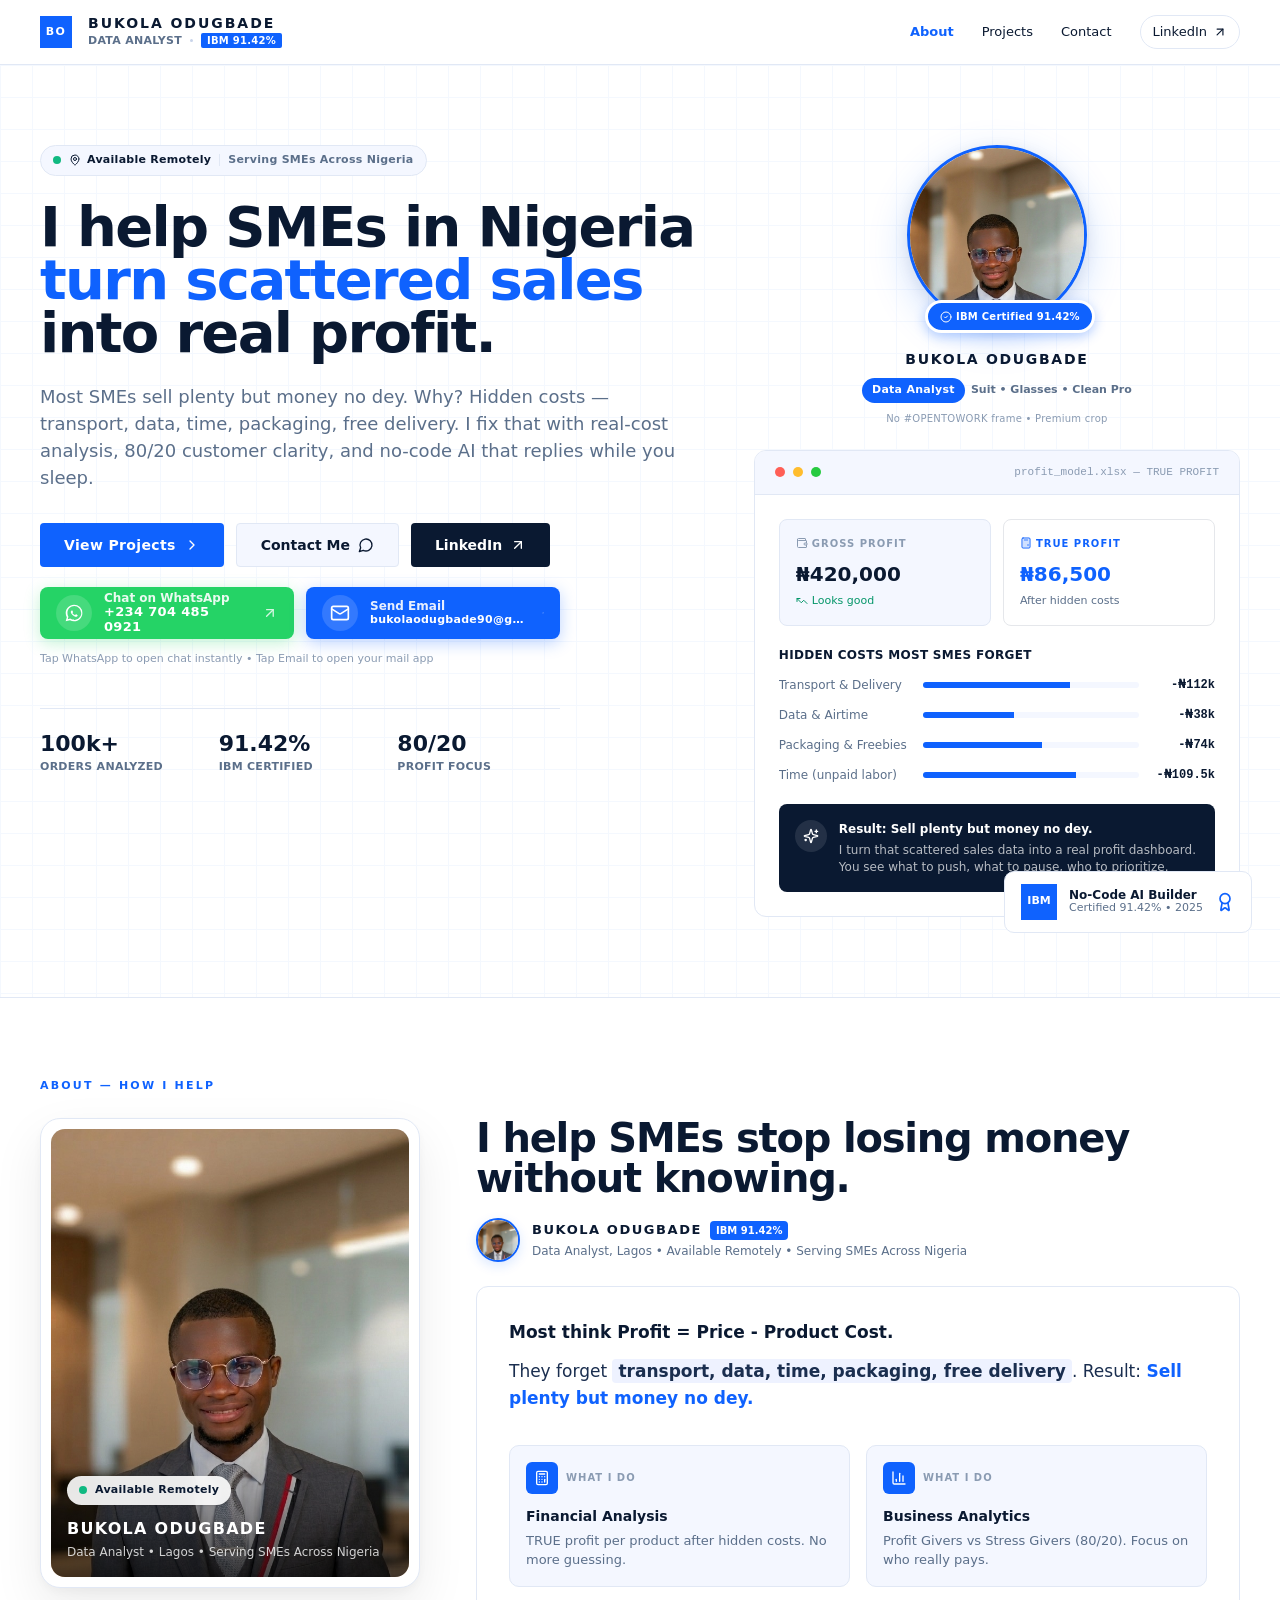
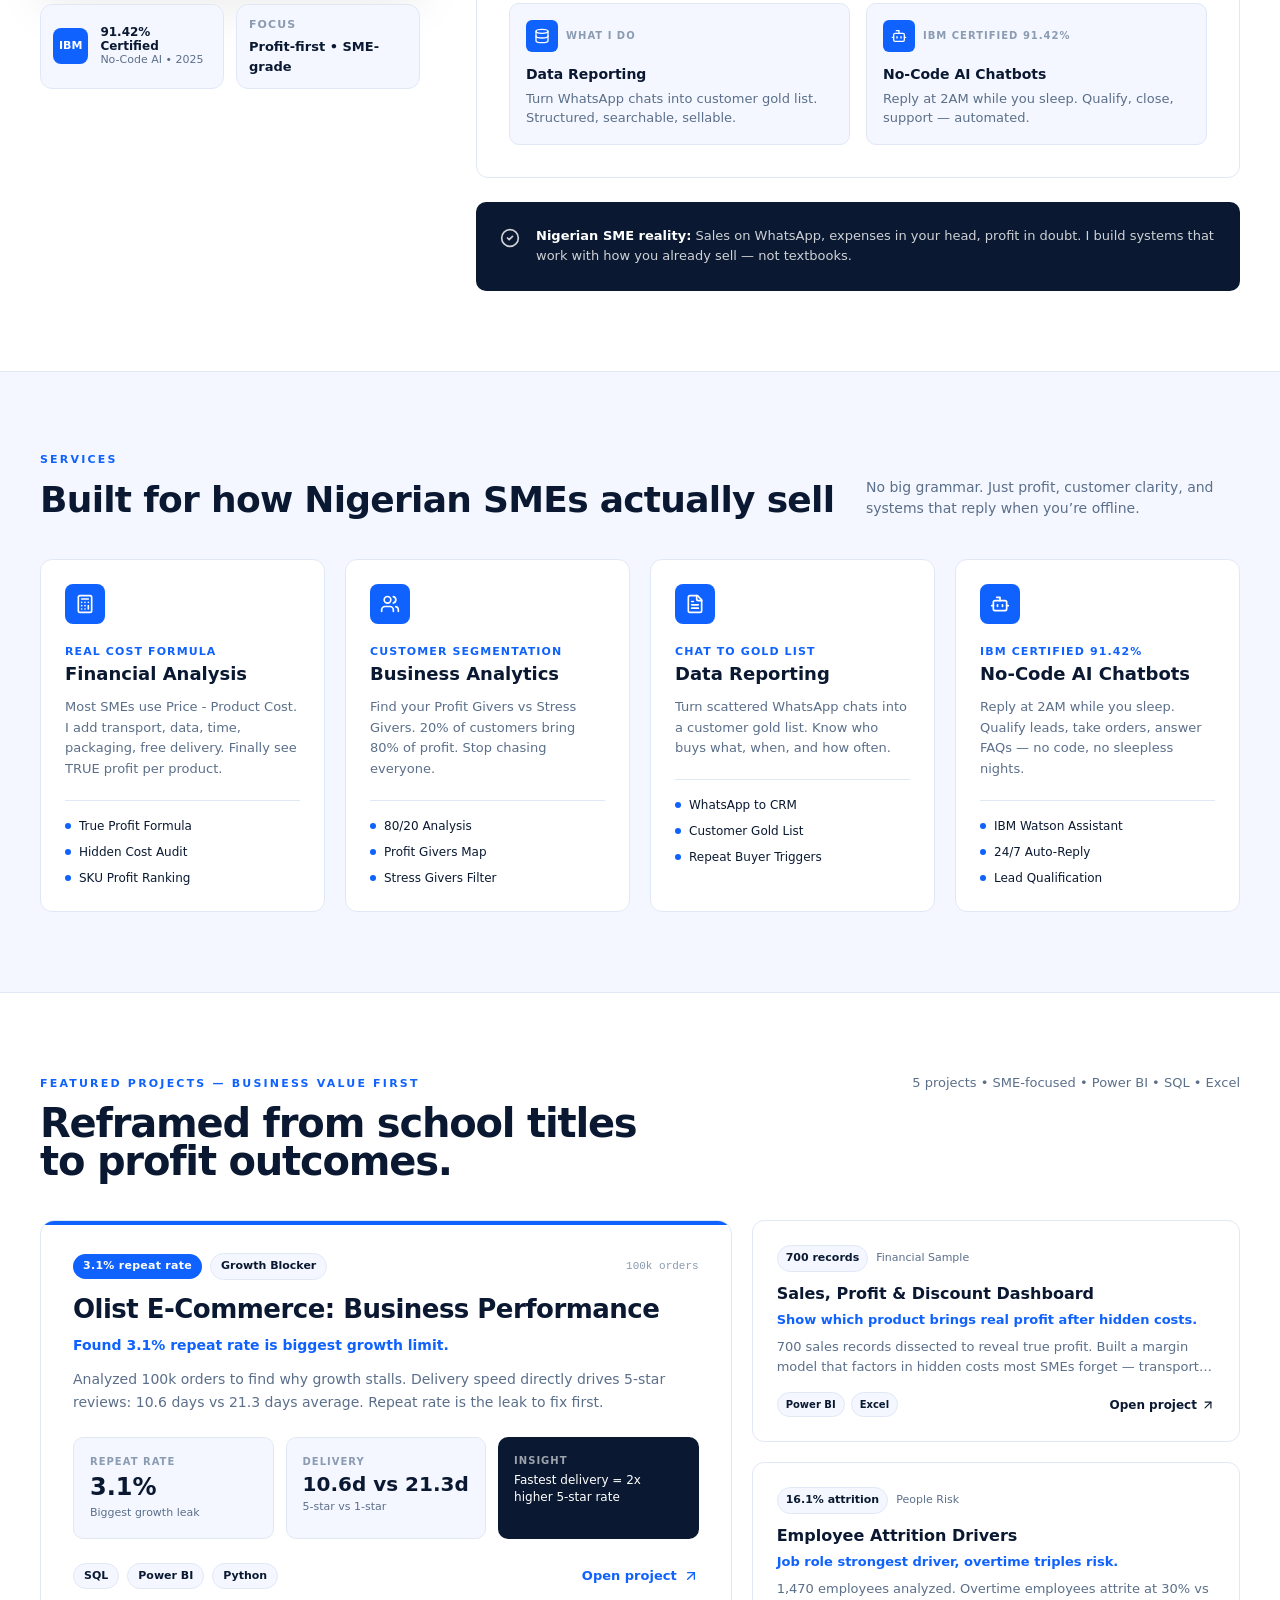
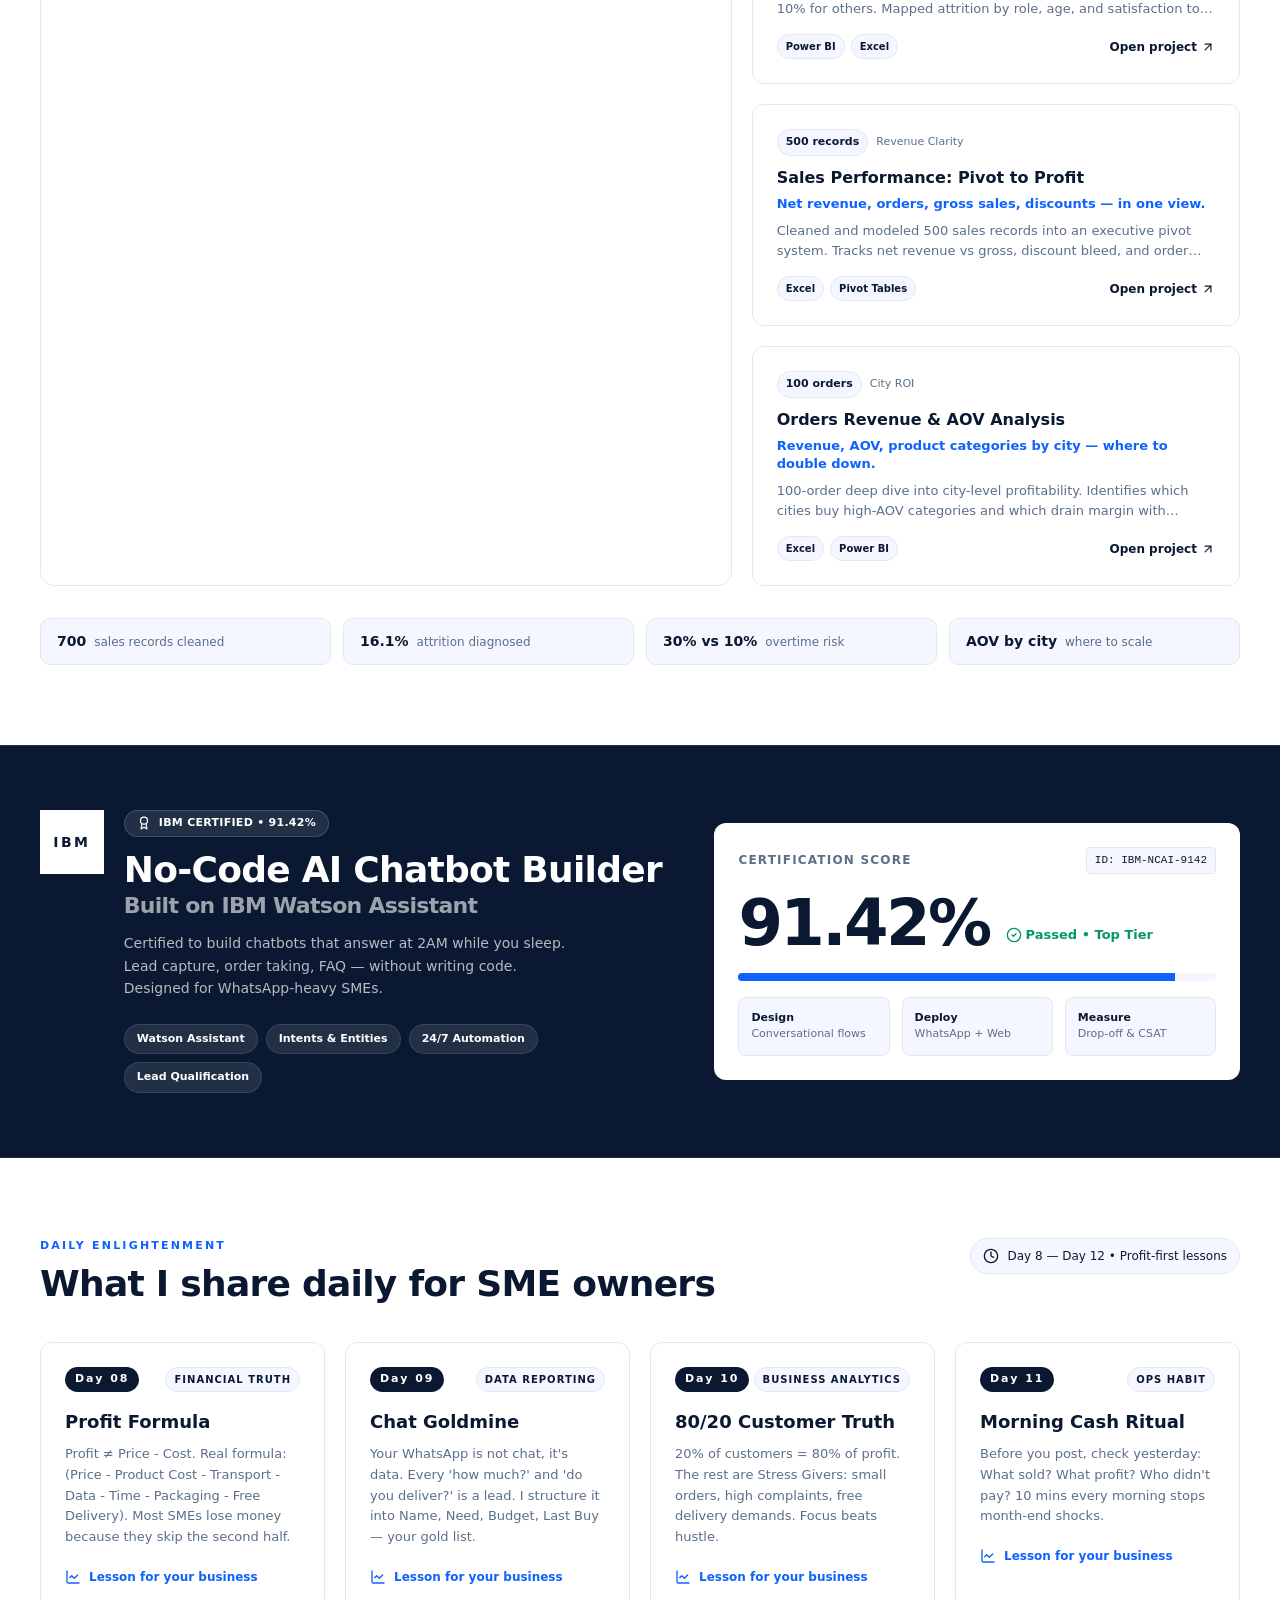
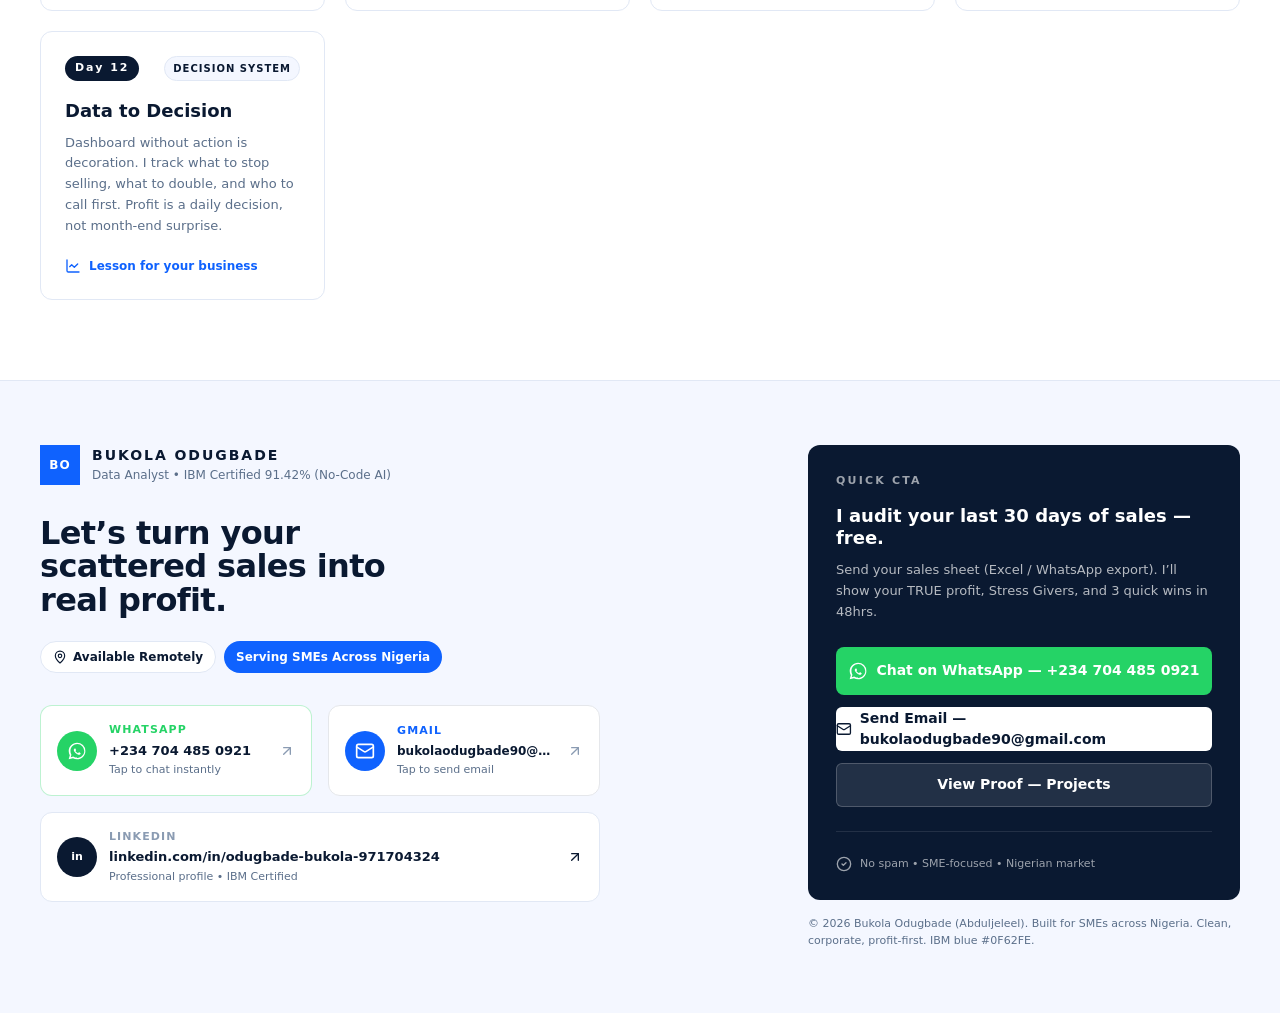
==== commit 2d2e717a: "Rename index.html.html to index.html" ====
--- a/index.html
+++ b/index.html
@@ -4,21 +4,21 @@
   <meta charset="UTF-8">
   <meta name="viewport" content="width=device-width, initial-scale=1">
   <title>React Artifact</title>
-  <style>*,:after,:before{--tw-border-spacing-x:0;--tw-border-spacing-y:0;--tw-translate-x:0;--tw-translate-y:0;--tw-rotate:0;--tw-skew-x:0;--tw-skew-y:0;--tw-scale-x:1;--tw-scale-y:1;--tw-pan-x: ;--tw-pan-y: ;--tw-pinch-zoom: ;--tw-scroll-snap-strictness:proximity;--tw-gradient-from-position: ;--tw-gradient-via-position: ;--tw-gradient-to-position: ;--tw-ordinal: ;--tw-slashed-zero: ;--tw-numeric-figure: ;--tw-numeric-spacing: ;--tw-numeric-fraction: ;--tw-ring-inset: ;--tw-ring-offset-width:0px;--tw-ring-offset-color:#fff;--tw-ring-color:rgba(59,130,246,.5);--tw-ring-offset-shadow:0 0 #0000;--tw-ring-shadow:0 0 #0000;--tw-shadow:0 0 #0000;--tw-shadow-colored:0 0 #0000;--tw-blur: ;--tw-brightness: ;--tw-contrast: ;--tw-grayscale: ;--tw-hue-rotate: ;--tw-invert: ;--tw-saturate: ;--tw-sepia: ;--tw-drop-shadow: ;--tw-backdrop-blur: ;--tw-backdrop-brightness: ;--tw-backdrop-contrast: ;--tw-backdrop-grayscale: ;--tw-backdrop-hue-rotate: ;--tw-backdrop-invert: ;--tw-backdrop-opacity: ;--tw-backdrop-saturate: ;--tw-backdrop-sepia: ;--tw-contain-size: ;--tw-contain-layout: ;--tw-contain-paint: ;--tw-contain-style: }::backdrop{--tw-border-spacing-x:0;--tw-border-spacing-y:0;--tw-translate-x:0;--tw-translate-y:0;--tw-rotate:0;--tw-skew-x:0;--tw-skew-y:0;--tw-scale-x:1;--tw-scale-y:1;--tw-pan-x: ;--tw-pan-y: ;--tw-pinch-zoom: ;--tw-scroll-snap-strictness:proximity;--tw-gradient-from-position: ;--tw-gradient-via-position: ;--tw-gradient-to-position: ;--tw-ordinal: ;--tw-slashed-zero: ;--tw-numeric-figure: ;--tw-numeric-spacing: ;--tw-numeric-fraction: ;--tw-ring-inset: ;--tw-ring-offset-width:0px;--tw-ring-offset-color:#fff;--tw-ring-color:rgba(59,130,246,.5);--tw-ring-offset-shadow:0 0 #0000;--tw-ring-shadow:0 0 #0000;--tw-shadow:0 0 #0000;--tw-shadow-colored:0 0 #0000;--tw-blur: ;--tw-brightness: ;--tw-contrast: ;--tw-grayscale: ;--tw-hue-rotate: ;--tw-invert: ;--tw-saturate: ;--tw-sepia: ;--tw-drop-shadow: ;--tw-backdrop-blur: ;--tw-backdrop-brightness: ;--tw-backdrop-contrast: ;--tw-backdrop-grayscale: ;--tw-backdrop-hue-rotate: ;--tw-backdrop-invert: ;--tw-backdrop-opacity: ;--tw-backdrop-saturate: ;--tw-backdrop-sepia: ;--tw-contain-size: ;--tw-contain-layout: ;--tw-contain-paint: ;--tw-contain-style: }/*! tailwindcss v3.4.18 | MIT License | https://tailwindcss.com*/*,:after,:before{box-sizing:border-box;border:0 solid #e5e7eb}:after,:before{--tw-content:""}:host,html{line-height:1.5;-webkit-text-size-adjust:100%;-moz-tab-size:4;-o-tab-size:4;tab-size:4;font-family:ui-sans-serif,system-ui,sans-serif,Apple Color Emoji,Segoe UI Emoji,Segoe UI Symbol,Noto Color Emoji;font-feature-settings:normal;font-variation-settings:normal;-webkit-tap-highlight-color:transparent}body{margin:0;line-height:inherit}hr{height:0;color:inherit;border-top-width:1px}abbr:where([title]){-webkit-text-decoration:underline dotted;text-decoration:underline dotted}h1,h2,h3,h4,h5,h6{font-size:inherit;font-weight:inherit}a{color:inherit;text-decoration:inherit}b,strong{font-weight:bolder}code,kbd,pre,samp{font-family:ui-monospace,SFMono-Regular,Menlo,Monaco,Consolas,Liberation Mono,Courier New,monospace;font-feature-settings:normal;font-variation-settings:normal;font-size:1em}small{font-size:80%}sub,sup{font-size:75%;line-height:0;position:relative;vertical-align:baseline}sub{bottom:-.25em}sup{top:-.5em}table{text-indent:0;border-color:inherit;border-collapse:collapse}button,input,optgroup,select,textarea{font-family:inherit;font-feature-settings:inherit;font-variation-settings:inherit;font-size:100%;font-weight:inherit;line-height:inherit;letter-spacing:inherit;color:inherit;margin:0;padding:0}button,select{text-transform:none}button,input:where([type=button]),input:where([type=reset]),input:where([type=submit]){-webkit-appearance:button;background-color:transparent;background-image:none}:-moz-focusring{outline:auto}:-moz-ui-invalid{box-shadow:none}progress{vertical-align:baseline}::-webkit-inner-spin-button,::-webkit-outer-spin-button{height:auto}[type=search]{-webkit-appearance:textfield;outline-offset:-2px}::-webkit-search-decoration{-webkit-appearance:none}::-webkit-file-upload-button{-webkit-appearance:button;font:inherit}summary{display:list-item}blockquote,dd,dl,figure,h1,h2,h3,h4,h5,h6,hr,p,pre{margin:0}fieldset{margin:0}fieldset,legend{padding:0}menu,ol,ul{list-style:none;margin:0;padding:0}dialog{padding:0}textarea{resize:vertical}input::-moz-placeholder,textarea::-moz-placeholder{opacity:1;color:#9ca3af}input::placeholder,textarea::placeholder{opacity:1;color:#9ca3af}[role=button],button{cursor:pointer}:disabled{cursor:default}audio,canvas,embed,iframe,img,object,svg,video{display:block;vertical-align:middle}img,video{max-width:100%;height:auto}[hidden]:where(:not([hidden=until-found])){display:none}.pointer-events-none{pointer-events:none}.fixed{position:fixed}.absolute{position:absolute}.relative{position:relative}.sticky{position:sticky}.inset-0{inset:0}.-bottom-4{bottom:-1rem}.-right-2{right:-.5rem}.bottom-5{bottom:1.25rem}.left-0{left:0}.left-1\/2{left:50%}.right-0{right:0}.top-0{top:0}.z-40{z-index:40}.z-50{z-index:50}.mx-auto{margin-left:auto;margin-right:auto}.mb-1{margin-bottom:.25rem}.mb-10{margin-bottom:2.5rem}.mb-3{margin-bottom:.75rem}.mb-4{margin-bottom:1rem}.mb-6{margin-bottom:1.5rem}.ml-auto{margin-left:auto}.mt-0\.5{margin-top:.125rem}.mt-1{margin-top:.25rem}.mt-10{margin-top:2.5rem}.mt-2{margin-top:.5rem}.mt-3{margin-top:.75rem}.mt-4{margin-top:1rem}.mt-5{margin-top:1.25rem}.mt-6{margin-top:1.5rem}.mt-8{margin-top:2rem}.mt-\[2px\]{margin-top:2px}.line-clamp-2{overflow:hidden;display:-webkit-box;-webkit-box-orient:vertical;-webkit-line-clamp:2}.block{display:block}.flex{display:flex}.inline-flex{display:inline-flex}.grid{display:grid}.hidden{display:none}.h-1\.5{height:.375rem}.h-10{height:2.5rem}.h-11{height:2.75rem}.h-16{height:4rem}.h-2{height:.5rem}.h-2\.5{height:.625rem}.h-3{height:.75rem}.h-3\.5{height:.875rem}.h-4{height:1rem}.h-5{height:1.25rem}.h-6{height:1.5rem}.h-8{height:2rem}.h-9{height:2.25rem}.h-\[3px\]{height:3px}.h-\[44px\]{height:44px}.h-\[4px\]{height:4px}.h-\[64px\]{height:64px}.h-\[var\(--safe-area-inset-top\)\]{height:var(--safe-area-inset-top)}.h-full{height:100%}.min-h-screen{min-height:100vh}.w-1\.5{width:.375rem}.w-10{width:2.5rem}.w-16{width:4rem}.w-2{width:.5rem}.w-2\.5{width:.625rem}.w-3{width:.75rem}.w-3\.5{width:.875rem}.w-4{width:1rem}.w-5{width:1.25rem}.w-6{width:1.5rem}.w-8{width:2rem}.w-9{width:2.25rem}.w-\[132px\]{width:132px}.w-\[1px\]{width:1px}.w-\[3px\]{width:3px}.w-\[64px\]{width:64px}.w-full{width:100%}.max-w-\[1280px\]{max-width:1280px}.max-w-\[18ch\]{max-width:18ch}.max-w-\[42ch\]{max-width:42ch}.max-w-\[520px\]{max-width:520px}.max-w-\[52ch\]{max-width:52ch}.max-w-\[560px\]{max-width:560px}.max-w-\[58ch\]{max-width:58ch}.flex-1{flex:1 1 0%}.flex-shrink-0{flex-shrink:0}.-translate-x-1\/2{--tw-translate-x:-50%}.-translate-x-1\/2,.rotate-180{transform:translate(var(--tw-translate-x),var(--tw-translate-y)) rotate(var(--tw-rotate)) skewX(var(--tw-skew-x)) skewY(var(--tw-skew-y)) scaleX(var(--tw-scale-x)) scaleY(var(--tw-scale-y))}.rotate-180{--tw-rotate:180deg}@keyframes pulse{50%{opacity:.5}}.animate-pulse{animation:pulse 2s cubic-bezier(.4,0,.6,1) infinite}.grid-cols-2{grid-template-columns:repeat(2,minmax(0,1fr))}.grid-cols-3{grid-template-columns:repeat(3,minmax(0,1fr))}.flex-wrap{flex-wrap:wrap}.place-items-center{place-items:center}.items-start{align-items:flex-start}.items-end{align-items:flex-end}.items-center{align-items:center}.items-baseline{align-items:baseline}.justify-between{justify-content:space-between}.gap-1{gap:.25rem}.gap-1\.5{gap:.375rem}.gap-10{gap:2.5rem}.gap-2{gap:.5rem}.gap-3{gap:.75rem}.gap-4{gap:1rem}.gap-5{gap:1.25rem}.gap-6{gap:1.5rem}.gap-7{gap:1.75rem}.gap-8{gap:2rem}.space-y-2>:not([hidden])~:not([hidden]){--tw-space-y-reverse:0;margin-top:calc(.5rem*(1 - var(--tw-space-y-reverse)));margin-bottom:calc(.5rem*var(--tw-space-y-reverse))}.space-y-3>:not([hidden])~:not([hidden]){--tw-space-y-reverse:0;margin-top:calc(.75rem*(1 - var(--tw-space-y-reverse)));margin-bottom:calc(.75rem*var(--tw-space-y-reverse))}.space-y-5>:not([hidden])~:not([hidden]){--tw-space-y-reverse:0;margin-top:calc(1.25rem*(1 - var(--tw-space-y-reverse)));margin-bottom:calc(1.25rem*var(--tw-space-y-reverse))}.space-y-6>:not([hidden])~:not([hidden]){--tw-space-y-reverse:0;margin-top:calc(1.5rem*(1 - var(--tw-space-y-reverse)));margin-bottom:calc(1.5rem*var(--tw-space-y-reverse))}.self-start{align-self:flex-start}.overflow-hidden,.truncate{overflow:hidden}.truncate{text-overflow:ellipsis;white-space:nowrap}.rounded{border-radius:.25rem}.rounded-\[10px\]{border-radius:10px}.rounded-\[12px\]{border-radius:12px}.rounded-\[14px\]{border-radius:14px}.rounded-\[2px\]{border-radius:2px}.rounded-\[4px\]{border-radius:4px}.rounded-\[6px\]{border-radius:6px}.rounded-\[8px\]{border-radius:8px}.rounded-full{border-radius:9999px}.border{border-width:1px}.border-y{border-top-width:1px}.border-b,.border-y{border-bottom-width:1px}.border-t{border-top-width:1px}.border-\[var\(--border\)\]{border-color:var(--border)}.border-white\/10{border-color:hsla(0,0%,100%,.1)}.border-white\/15{border-color:hsla(0,0%,100%,.15)}.border-white\/20{border-color:hsla(0,0%,100%,.2)}.bg-\[\#27CA40\]{--tw-bg-opacity:1;background-color:rgb(39 202 64/var(--tw-bg-opacity,1))}.bg-\[\#FF5F56\]{--tw-bg-opacity:1;background-color:rgb(255 95 86/var(--tw-bg-opacity,1))}.bg-\[\#FFBD2E\]{--tw-bg-opacity:1;background-color:rgb(255 189 46/var(--tw-bg-opacity,1))}.bg-\[color-mix\(in_srgb\2c var\(--bg\)_88\%\2c transparent\)\]{background-color:color-mix(in srgb,var(--bg) 88%,transparent)}.bg-\[var\(--bg\)\]{background-color:var(--bg)}.bg-\[var\(--border\)\]{background-color:var(--border)}.bg-\[var\(--border-strong\)\]{background-color:var(--border-strong)}.bg-\[var\(--ibm-blue\)\]{background-color:var(--ibm-blue)}.bg-\[var\(--ink\)\]{background-color:var(--ink)}.bg-\[var\(--navy\)\]{background-color:var(--navy)}.bg-\[var\(--surface\)\]{background-color:var(--surface)}.bg-\[var\(--surface-2\)\]{background-color:var(--surface-2)}.bg-\[var\(--surface-3\)\]{background-color:var(--surface-3)}.bg-emerald-500{--tw-bg-opacity:1;background-color:rgb(16 185 129/var(--tw-bg-opacity,1))}.bg-white{--tw-bg-opacity:1;background-color:rgb(255 255 255/var(--tw-bg-opacity,1))}.bg-white\/10{background-color:hsla(0,0%,100%,.1)}.p-3{padding:.75rem}.p-4{padding:1rem}.p-5{padding:1.25rem}.p-6{padding:1.5rem}.px-1\.5{padding-left:.375rem;padding-right:.375rem}.px-2{padding-left:.5rem;padding-right:.5rem}.px-2\.5{padding-left:.625rem;padding-right:.625rem}.px-3{padding-left:.75rem;padding-right:.75rem}.px-4{padding-left:1rem;padding-right:1rem}.px-5{padding-left:1.25rem;padding-right:1.25rem}.px-6{padding-left:1.5rem;padding-right:1.5rem}.py-0\.5{padding-top:.125rem;padding-bottom:.125rem}.py-1{padding-top:.25rem;padding-bottom:.25rem}.py-1\.5{padding-top:.375rem;padding-bottom:.375rem}.py-10{padding-top:2.5rem;padding-bottom:2.5rem}.py-12{padding-top:3rem;padding-bottom:3rem}.py-14{padding-top:3.5rem;padding-bottom:3.5rem}.py-2{padding-top:.5rem;padding-bottom:.5rem}.py-3{padding-top:.75rem;padding-bottom:.75rem}.pt-4{padding-top:1rem}.pt-6{padding-top:1.5rem}.text-right{text-align:right}.font-mono{font-family:ui-monospace,SFMono-Regular,Menlo,Monaco,Consolas,Liberation Mono,Courier New,monospace}.text-\[10px\]{font-size:10px}.text-\[11px\]{font-size:11px}.text-\[12px\]{font-size:12px}.text-\[13px\]{font-size:13px}.text-\[14px\]{font-size:14px}.text-\[15px\]{font-size:15px}.text-\[16px\]{font-size:16px}.text-\[18px\]{font-size:18px}.text-\[20px\]{font-size:20px}.text-\[22px\]{font-size:22px}.text-\[24px\]{font-size:24px}.text-\[28px\]{font-size:28px}.text-\[32px\]{font-size:32px}.text-\[64px\]{font-size:64px}.font-\[800\]{font-weight:800}.font-\[900\],.font-black{font-weight:900}.font-bold{font-weight:700}.font-extrabold{font-weight:800}.font-medium{font-weight:500}.font-semibold{font-weight:600}.uppercase{text-transform:uppercase}.leading-\[0\.8\]{line-height:.8}.leading-\[0\.95\]{line-height:.95}.leading-\[1\.05\]{line-height:1.05}.leading-\[1\.15\]{line-height:1.15}.leading-\[1\.1\]{line-height:1.1}.leading-\[1\.2\]{line-height:1.2}.leading-\[1\.4\]{line-height:1.4}.leading-\[1\.5\]{line-height:1.5}.leading-\[1\.6\]{line-height:1.6}.leading-\[1\],.leading-none{line-height:1}.tracking-\[-0\.02em\]{letter-spacing:-.02em}.tracking-\[-0\.03em\]{letter-spacing:-.03em}.tracking-\[-0\.04em\]{letter-spacing:-.04em}.tracking-\[0\.12em\]{letter-spacing:.12em}.tracking-\[0\.14em\]{letter-spacing:.14em}.tracking-\[0\.18em\]{letter-spacing:.18em}.tracking-\[0\.2em\]{letter-spacing:.2em}.tracking-wide{letter-spacing:.025em}.tracking-widest{letter-spacing:.1em}.text-\[var\(--bg\)\]{color:var(--bg)}.text-\[var\(--ibm-blue\)\]{color:var(--ibm-blue)}.text-\[var\(--ink\)\]{color:var(--ink)}.text-\[var\(--ink-2\)\]{color:var(--ink-2)}.text-\[var\(--ink-faint\)\]{color:var(--ink-faint)}.text-\[var\(--ink-muted\)\]{color:var(--ink-muted)}.text-\[var\(--navy\)\]{color:var(--navy)}.text-emerald-600{--tw-text-opacity:1;color:rgb(5 150 105/var(--tw-text-opacity,1))}.text-white{--tw-text-opacity:1;color:rgb(255 255 255/var(--tw-text-opacity,1))}.text-white\/60{color:hsla(0,0%,100%,.6)}.text-white\/70{color:hsla(0,0%,100%,.7)}.text-white\/80{color:hsla(0,0%,100%,.8)}.opacity-\[0\.04\]{opacity:.04}.shadow-lg{--tw-shadow:0 10px 15px -3px rgba(0,0,0,.1),0 4px 6px -4px rgba(0,0,0,.1);--tw-shadow-colored:0 10px 15px -3px var(--tw-shadow-color),0 4px 6px -4px var(--tw-shadow-color);box-shadow:var(--tw-ring-offset-shadow,0 0 #0000),var(--tw-ring-shadow,0 0 #0000),var(--tw-shadow)}.shadow-\[var\(--card-shadow\)\]{--tw-shadow-color:var(--card-shadow);--tw-shadow:var(--tw-shadow-colored)}.ring-white{--tw-ring-opacity:1;--tw-ring-color:rgb(255 255 255/var(--tw-ring-opacity,1))}.filter{filter:var(--tw-blur) var(--tw-brightness) var(--tw-contrast) var(--tw-grayscale) var(--tw-hue-rotate) var(--tw-invert) var(--tw-saturate) var(--tw-sepia) var(--tw-drop-shadow)}.backdrop-blur-xl{--tw-backdrop-blur:blur(24px);backdrop-filter:var(--tw-backdrop-blur) var(--tw-backdrop-brightness) var(--tw-backdrop-contrast) var(--tw-backdrop-grayscale) var(--tw-backdrop-hue-rotate) var(--tw-backdrop-invert) var(--tw-backdrop-opacity) var(--tw-backdrop-saturate) var(--tw-backdrop-sepia)}.transition-all{transition-property:all;transition-timing-function:cubic-bezier(.4,0,.2,1);transition-duration:.15s}.transition-colors{transition-property:color,background-color,border-color,text-decoration-color,fill,stroke;transition-timing-function:cubic-bezier(.4,0,.2,1);transition-duration:.15s}.transition-opacity{transition-property:opacity;transition-timing-function:cubic-bezier(.4,0,.2,1);transition-duration:.15s}.transition-shadow{transition-property:box-shadow;transition-timing-function:cubic-bezier(.4,0,.2,1);transition-duration:.15s}:root{--ibm-blue:#0f62fe;--ibm-blue-hover:#0353e9;--bg:#fff;--surface:#f4f7ff;--surface-2:#fff;--surface-3:#eef2ff;--ink:#0a1931;--ink-2:#1a2e4f;--ink-muted:#5b6f8a;--ink-faint:#8a9bb2;--border:#e1e8f5;--border-strong:#c8d4ea;--navy:#0a1931;--navy-2:#102542;--success:#0f62fe;--card-shadow:0 1px 2px rgba(10,25,49,.06),0 8px 24px rgba(10,25,49,.06);--card-shadow-hover:0 4px 12px rgba(10,25,49,.08),0 16px 40px rgba(10,25,49,.12)}@media (prefers-color-scheme:dark){:root{--bg:#070e1e;--surface:#0e1a30;--surface-2:#111e36;--surface-3:#172a4a;--ink:#eaf0ff;--ink-2:#c2d0e8;--ink-muted:#8a9fc0;--ink-faint:#5f7aa0;--border:#1e3357;--border-strong:#2a456f;--navy:#070e1e;--navy-2:#0e1a30;--card-shadow:0 1px 2px rgba(0,0,0,.4),0 8px 24px rgba(0,0,0,.3);--card-shadow-hover:0 4px 12px rgba(0,0,0,.5),0 16px 40px rgba(0,0,0,.4)}}*{-webkit-font-smoothing:antialiased;-moz-osx-font-smoothing:grayscale}html{scroll-behavior:smooth}body{background:var(--bg);color:var(--ink);font-family:Sora,General Sans,IBM Plex Sans,ui-sans-serif,system-ui,-apple-system,BlinkMacSystemFont,Segoe UI,sans-serif;line-height:1.5}.no-scrollbar::-webkit-scrollbar{display:none}.no-scrollbar{-ms-overflow-style:none;scrollbar-width:none}.selection\:bg-\[var\(--ibm-blue\)\] ::-moz-selection{background-color:var(--ibm-blue)}.selection\:bg-\[var\(--ibm-blue\)\] ::selection{background-color:var(--ibm-blue)}.selection\:text-white ::-moz-selection{--tw-text-opacity:1;color:rgb(255 255 255/var(--tw-text-opacity,1))}.selection\:text-white ::selection{--tw-text-opacity:1;color:rgb(255 255 255/var(--tw-text-opacity,1))}.selection\:bg-\[var\(--ibm-blue\)\]::-moz-selection{background-color:var(--ibm-blue)}.selection\:bg-\[var\(--ibm-blue\)\]::selection{background-color:var(--ibm-blue)}.selection\:text-white::-moz-selection{--tw-text-opacity:1;color:rgb(255 255 255/var(--tw-text-opacity,1))}.selection\:text-white::selection{--tw-text-opacity:1;color:rgb(255 255 255/var(--tw-text-opacity,1))}.hover\:-translate-y-\[1px\]:hover{--tw-translate-y:-1px}.hover\:-translate-y-\[1px\]:hover,.hover\:-translate-y-\[2px\]:hover{transform:translate(var(--tw-translate-x),var(--tw-translate-y)) rotate(var(--tw-rotate)) skewX(var(--tw-skew-x)) skewY(var(--tw-skew-y)) scaleX(var(--tw-scale-x)) scaleY(var(--tw-scale-y))}.hover\:-translate-y-\[2px\]:hover{--tw-translate-y:-2px}.hover\:border-\[var\(--border-strong\)\]:hover{border-color:var(--border-strong)}.hover\:border-\[var\(--ibm-blue\)\]:hover{border-color:var(--ibm-blue)}.hover\:bg-\[var\(--ibm-blue-hover\)\]:hover{background-color:var(--ibm-blue-hover)}.hover\:bg-white\/15:hover{background-color:hsla(0,0%,100%,.15)}.hover\:bg-white\/90:hover{background-color:hsla(0,0%,100%,.9)}.hover\:text-\[var\(--ibm-blue\)\]:hover{color:var(--ibm-blue)}.hover\:underline:hover{text-decoration-line:underline}.hover\:opacity-90:hover{opacity:.9}.hover\:shadow-\[var\(--card-shadow-hover\)\]:hover{--tw-shadow-color:var(--card-shadow-hover);--tw-shadow:var(--tw-shadow-colored)}.group:hover .group-hover\:text-\[var\(--ibm-blue\)\]{color:var(--ibm-blue)}.data-\[active\=true\]\:border-\[var\(--ibm-blue\)\][data-active=true]{border-color:var(--ibm-blue)}.data-\[active\=true\]\:text-\[var\(--ibm-blue\)\][data-active=true]{color:var(--ibm-blue)}.data-\[active\=true\]\:ring-2[data-active=true]{--tw-ring-offset-shadow:var(--tw-ring-inset) 0 0 0 var(--tw-ring-offset-width) var(--tw-ring-offset-color);--tw-ring-shadow:var(--tw-ring-inset) 0 0 0 calc(2px + var(--tw-ring-offset-width)) var(--tw-ring-color);box-shadow:var(--tw-ring-offset-shadow),var(--tw-ring-shadow),var(--tw-shadow,0 0 #0000)}@media (min-width:640px){.sm\:grid-cols-2{grid-template-columns:repeat(2,minmax(0,1fr))}}@media (min-width:768px){.md\:-right-4{right:-1rem}.md\:flex{display:flex}.md\:grid{display:grid}.md\:hidden{display:none}.md\:grid-cols-2{grid-template-columns:repeat(2,minmax(0,1fr))}.md\:grid-cols-4{grid-template-columns:repeat(4,minmax(0,1fr))}.md\:p-6{padding:1.5rem}.md\:p-7{padding:1.75rem}.md\:p-8{padding:2rem}.md\:px-8{padding-left:2rem;padding-right:2rem}.md\:py-16{padding-top:4rem;padding-bottom:4rem}.md\:py-20{padding-top:5rem;padding-bottom:5rem}.md\:text-\[14px\]{font-size:14px}.md\:text-\[17px\]{font-size:17px}.md\:text-\[18px\]{font-size:18px}.md\:text-\[22px\]{font-size:22px}.md\:text-\[26px\]{font-size:26px}.md\:text-\[32px\]{font-size:32px}.md\:text-\[36px\]{font-size:36px}.md\:text-\[40px\]{font-size:40px}.md\:text-\[48px\]{font-size:48px}}@media (min-width:1024px){.lg\:sticky{position:sticky}.lg\:top-\[88px\]{top:88px}.lg\:col-span-5{grid-column:span 5/span 5}.lg\:col-span-7{grid-column:span 7/span 7}.lg\:grid-cols-12{grid-template-columns:repeat(12,minmax(0,1fr))}.lg\:grid-cols-4{grid-template-columns:repeat(4,minmax(0,1fr))}.lg\:grid-cols-\[0\.9fr_1\.1fr\]{grid-template-columns:.9fr 1.1fr}.lg\:grid-cols-\[1\.15fr_0\.85fr\]{grid-template-columns:1.15fr .85fr}.lg\:grid-cols-\[1\.1fr_0\.9fr\]{grid-template-columns:1.1fr .9fr}.lg\:grid-cols-\[1\.2fr_0\.8fr\]{grid-template-columns:1.2fr .8fr}.lg\:gap-14{gap:3.5rem}.lg\:gap-16{gap:4rem}.lg\:px-10{padding-left:2.5rem;padding-right:2.5rem}.lg\:py-20{padding-top:5rem;padding-bottom:5rem}.lg\:pl-8{padding-left:2rem}.lg\:text-\[56px\]{font-size:56px}}
+  <style>*,:after,:before{--tw-border-spacing-x:0;--tw-border-spacing-y:0;--tw-translate-x:0;--tw-translate-y:0;--tw-rotate:0;--tw-skew-x:0;--tw-skew-y:0;--tw-scale-x:1;--tw-scale-y:1;--tw-pan-x: ;--tw-pan-y: ;--tw-pinch-zoom: ;--tw-scroll-snap-strictness:proximity;--tw-gradient-from-position: ;--tw-gradient-via-position: ;--tw-gradient-to-position: ;--tw-ordinal: ;--tw-slashed-zero: ;--tw-numeric-figure: ;--tw-numeric-spacing: ;--tw-numeric-fraction: ;--tw-ring-inset: ;--tw-ring-offset-width:0px;--tw-ring-offset-color:#fff;--tw-ring-color:rgba(59,130,246,.5);--tw-ring-offset-shadow:0 0 #0000;--tw-ring-shadow:0 0 #0000;--tw-shadow:0 0 #0000;--tw-shadow-colored:0 0 #0000;--tw-blur: ;--tw-brightness: ;--tw-contrast: ;--tw-grayscale: ;--tw-hue-rotate: ;--tw-invert: ;--tw-saturate: ;--tw-sepia: ;--tw-drop-shadow: ;--tw-backdrop-blur: ;--tw-backdrop-brightness: ;--tw-backdrop-contrast: ;--tw-backdrop-grayscale: ;--tw-backdrop-hue-rotate: ;--tw-backdrop-invert: ;--tw-backdrop-opacity: ;--tw-backdrop-saturate: ;--tw-backdrop-sepia: ;--tw-contain-size: ;--tw-contain-layout: ;--tw-contain-paint: ;--tw-contain-style: }::backdrop{--tw-border-spacing-x:0;--tw-border-spacing-y:0;--tw-translate-x:0;--tw-translate-y:0;--tw-rotate:0;--tw-skew-x:0;--tw-skew-y:0;--tw-scale-x:1;--tw-scale-y:1;--tw-pan-x: ;--tw-pan-y: ;--tw-pinch-zoom: ;--tw-scroll-snap-strictness:proximity;--tw-gradient-from-position: ;--tw-gradient-via-position: ;--tw-gradient-to-position: ;--tw-ordinal: ;--tw-slashed-zero: ;--tw-numeric-figure: ;--tw-numeric-spacing: ;--tw-numeric-fraction: ;--tw-ring-inset: ;--tw-ring-offset-width:0px;--tw-ring-offset-color:#fff;--tw-ring-color:rgba(59,130,246,.5);--tw-ring-offset-shadow:0 0 #0000;--tw-ring-shadow:0 0 #0000;--tw-shadow:0 0 #0000;--tw-shadow-colored:0 0 #0000;--tw-blur: ;--tw-brightness: ;--tw-contrast: ;--tw-grayscale: ;--tw-hue-rotate: ;--tw-invert: ;--tw-saturate: ;--tw-sepia: ;--tw-drop-shadow: ;--tw-backdrop-blur: ;--tw-backdrop-brightness: ;--tw-backdrop-contrast: ;--tw-backdrop-grayscale: ;--tw-backdrop-hue-rotate: ;--tw-backdrop-invert: ;--tw-backdrop-opacity: ;--tw-backdrop-saturate: ;--tw-backdrop-sepia: ;--tw-contain-size: ;--tw-contain-layout: ;--tw-contain-paint: ;--tw-contain-style: }/*! tailwindcss v3.4.18 | MIT License | https://tailwindcss.com*/*,:after,:before{box-sizing:border-box;border:0 solid #e5e7eb}:after,:before{--tw-content:""}:host,html{line-height:1.5;-webkit-text-size-adjust:100%;-moz-tab-size:4;-o-tab-size:4;tab-size:4;font-family:ui-sans-serif,system-ui,sans-serif,Apple Color Emoji,Segoe UI Emoji,Segoe UI Symbol,Noto Color Emoji;font-feature-settings:normal;font-variation-settings:normal;-webkit-tap-highlight-color:transparent}body{margin:0;line-height:inherit}hr{height:0;color:inherit;border-top-width:1px}abbr:where([title]){-webkit-text-decoration:underline dotted;text-decoration:underline dotted}h1,h2,h3,h4,h5,h6{font-size:inherit;font-weight:inherit}a{color:inherit;text-decoration:inherit}b,strong{font-weight:bolder}code,kbd,pre,samp{font-family:ui-monospace,SFMono-Regular,Menlo,Monaco,Consolas,Liberation Mono,Courier New,monospace;font-feature-settings:normal;font-variation-settings:normal;font-size:1em}small{font-size:80%}sub,sup{font-size:75%;line-height:0;position:relative;vertical-align:baseline}sub{bottom:-.25em}sup{top:-.5em}table{text-indent:0;border-color:inherit;border-collapse:collapse}button,input,optgroup,select,textarea{font-family:inherit;font-feature-settings:inherit;font-variation-settings:inherit;font-size:100%;font-weight:inherit;line-height:inherit;letter-spacing:inherit;color:inherit;margin:0;padding:0}button,select{text-transform:none}button,input:where([type=button]),input:where([type=reset]),input:where([type=submit]){-webkit-appearance:button;background-color:transparent;background-image:none}:-moz-focusring{outline:auto}:-moz-ui-invalid{box-shadow:none}progress{vertical-align:baseline}::-webkit-inner-spin-button,::-webkit-outer-spin-button{height:auto}[type=search]{-webkit-appearance:textfield;outline-offset:-2px}::-webkit-search-decoration{-webkit-appearance:none}::-webkit-file-upload-button{-webkit-appearance:button;font:inherit}summary{display:list-item}blockquote,dd,dl,figure,h1,h2,h3,h4,h5,h6,hr,p,pre{margin:0}fieldset{margin:0}fieldset,legend{padding:0}menu,ol,ul{list-style:none;margin:0;padding:0}dialog{padding:0}textarea{resize:vertical}input::-moz-placeholder,textarea::-moz-placeholder{opacity:1;color:#9ca3af}input::placeholder,textarea::placeholder{opacity:1;color:#9ca3af}[role=button],button{cursor:pointer}:disabled{cursor:default}audio,canvas,embed,iframe,img,object,svg,video{display:block;vertical-align:middle}img,video{max-width:100%;height:auto}[hidden]:where(:not([hidden=until-found])){display:none}.container{width:100%}@media (min-width:640px){.container{max-width:640px}}@media (min-width:768px){.container{max-width:768px}}@media (min-width:1024px){.container{max-width:1024px}}@media (min-width:1280px){.container{max-width:1280px}}@media (min-width:1536px){.container{max-width:1536px}}.pointer-events-none{pointer-events:none}.fixed{position:fixed}.absolute{position:absolute}.relative{position:relative}.sticky{position:sticky}.inset-0{inset:0}.-bottom-1{bottom:-.25rem}.-bottom-2{bottom:-.5rem}.-bottom-4{bottom:-1rem}.-right-1{right:-.25rem}.-right-2{right:-.5rem}.bottom-0{bottom:0}.bottom-4{bottom:1rem}.bottom-5{bottom:1.25rem}.left-0{left:0}.left-1\/2{left:50%}.left-4{left:1rem}.right-0{right:0}.right-4{right:1rem}.top-0{top:0}.z-40{z-index:40}.z-50{z-index:50}.mx-auto{margin-left:auto;margin-right:auto}.mb-1{margin-bottom:.25rem}.mb-10{margin-bottom:2.5rem}.mb-3{margin-bottom:.75rem}.mb-4{margin-bottom:1rem}.mb-5{margin-bottom:1.25rem}.mb-6{margin-bottom:1.5rem}.ml-auto{margin-left:auto}.mt-0\.5{margin-top:.125rem}.mt-1{margin-top:.25rem}.mt-10{margin-top:2.5rem}.mt-2{margin-top:.5rem}.mt-3{margin-top:.75rem}.mt-4{margin-top:1rem}.mt-5{margin-top:1.25rem}.mt-6{margin-top:1.5rem}.mt-8{margin-top:2rem}.mt-\[2px\]{margin-top:2px}.line-clamp-2{overflow:hidden;display:-webkit-box;-webkit-box-orient:vertical;-webkit-line-clamp:2}.block{display:block}.flex{display:flex}.inline-flex{display:inline-flex}.grid{display:grid}.hidden{display:none}.aspect-\[4\/5\]{aspect-ratio:4/5}.h-1\.5{height:.375rem}.h-10{height:2.5rem}.h-11{height:2.75rem}.h-12{height:3rem}.h-16{height:4rem}.h-2{height:.5rem}.h-2\.5{height:.625rem}.h-3{height:.75rem}.h-3\.5{height:.875rem}.h-4{height:1rem}.h-5{height:1.25rem}.h-8{height:2rem}.h-9{height:2.25rem}.h-\[140px\]{height:140px}.h-\[180px\]{height:180px}.h-\[320px\]{height:320px}.h-\[3px\]{height:3px}.h-\[44px\]{height:44px}.h-\[4px\]{height:4px}.h-\[52\%\]{height:52%}.h-\[52px\]{height:52px}.h-\[64px\]{height:64px}.h-\[var\(--safe-area-inset-top\)\]{height:var(--safe-area-inset-top)}.h-full{height:100%}.min-h-screen{min-height:100vh}.w-1\.5{width:.375rem}.w-10{width:2.5rem}.w-16{width:4rem}.w-2{width:.5rem}.w-2\.5{width:.625rem}.w-3{width:.75rem}.w-3\.5{width:.875rem}.w-4{width:1rem}.w-5{width:1.25rem}.w-8{width:2rem}.w-9{width:2.25rem}.w-\[132px\]{width:132px}.w-\[140px\]{width:140px}.w-\[180px\]{width:180px}.w-\[1px\]{width:1px}.w-\[3px\]{width:3px}.w-\[44px\]{width:44px}.w-\[64px\]{width:64px}.w-full{width:100%}.min-w-0{min-width:0}.max-w-\[1280px\]{max-width:1280px}.max-w-\[160px\]{max-width:160px}.max-w-\[18ch\]{max-width:18ch}.max-w-\[20ch\]{max-width:20ch}.max-w-\[42ch\]{max-width:42ch}.max-w-\[520px\]{max-width:520px}.max-w-\[52ch\]{max-width:52ch}.max-w-\[560px\]{max-width:560px}.max-w-\[58ch\]{max-width:58ch}.flex-1{flex:1 1 0%}.flex-shrink-0{flex-shrink:0}.-translate-x-1\/2{--tw-translate-x:-50%}.-translate-x-1\/2,.rotate-180{transform:translate(var(--tw-translate-x),var(--tw-translate-y)) rotate(var(--tw-rotate)) skewX(var(--tw-skew-x)) skewY(var(--tw-skew-y)) scaleX(var(--tw-scale-x)) scaleY(var(--tw-scale-y))}.rotate-180{--tw-rotate:180deg}.scale-\[1\.01\]{--tw-scale-x:1.01;--tw-scale-y:1.01}.scale-\[1\.01\],.scale-\[1\.02\]{transform:translate(var(--tw-translate-x),var(--tw-translate-y)) rotate(var(--tw-rotate)) skewX(var(--tw-skew-x)) skewY(var(--tw-skew-y)) scaleX(var(--tw-scale-x)) scaleY(var(--tw-scale-y))}.scale-\[1\.02\]{--tw-scale-x:1.02;--tw-scale-y:1.02}@keyframes pulse{50%{opacity:.5}}.animate-pulse{animation:pulse 2s cubic-bezier(.4,0,.6,1) infinite}.grid-cols-1{grid-template-columns:repeat(1,minmax(0,1fr))}.grid-cols-2{grid-template-columns:repeat(2,minmax(0,1fr))}.grid-cols-3{grid-template-columns:repeat(3,minmax(0,1fr))}.flex-col{flex-direction:column}.flex-wrap{flex-wrap:wrap}.place-items-center{place-items:center}.items-start{align-items:flex-start}.items-end{align-items:flex-end}.items-center{align-items:center}.items-baseline{align-items:baseline}.justify-center{justify-content:center}.justify-between{justify-content:space-between}.gap-1{gap:.25rem}.gap-1\.5{gap:.375rem}.gap-10{gap:2.5rem}.gap-2{gap:.5rem}.gap-3{gap:.75rem}.gap-4{gap:1rem}.gap-5{gap:1.25rem}.gap-6{gap:1.5rem}.gap-7{gap:1.75rem}.gap-8{gap:2rem}.space-y-2>:not([hidden])~:not([hidden]){--tw-space-y-reverse:0;margin-top:calc(.5rem*(1 - var(--tw-space-y-reverse)));margin-bottom:calc(.5rem*var(--tw-space-y-reverse))}.space-y-3>:not([hidden])~:not([hidden]){--tw-space-y-reverse:0;margin-top:calc(.75rem*(1 - var(--tw-space-y-reverse)));margin-bottom:calc(.75rem*var(--tw-space-y-reverse))}.space-y-5>:not([hidden])~:not([hidden]){--tw-space-y-reverse:0;margin-top:calc(1.25rem*(1 - var(--tw-space-y-reverse)));margin-bottom:calc(1.25rem*var(--tw-space-y-reverse))}.space-y-6>:not([hidden])~:not([hidden]){--tw-space-y-reverse:0;margin-top:calc(1.5rem*(1 - var(--tw-space-y-reverse)));margin-bottom:calc(1.5rem*var(--tw-space-y-reverse))}.overflow-hidden,.truncate{overflow:hidden}.truncate{text-overflow:ellipsis}.truncate,.whitespace-nowrap{white-space:nowrap}.rounded{border-radius:.25rem}.rounded-\[10px\]{border-radius:10px}.rounded-\[12px\]{border-radius:12px}.rounded-\[14px\]{border-radius:14px}.rounded-\[20px\]{border-radius:20px}.rounded-\[2px\]{border-radius:2px}.rounded-\[4px\]{border-radius:4px}.rounded-\[6px\]{border-radius:6px}.rounded-\[8px\]{border-radius:8px}.rounded-full{border-radius:9999px}.border{border-width:1px}.border-2,.border-\[2px\]{border-width:2px}.border-\[3px\]{border-width:3px}.border-y{border-top-width:1px}.border-b,.border-y{border-bottom-width:1px}.border-t{border-top-width:1px}.border-\[\#0F62FE\]{--tw-border-opacity:1;border-color:rgb(15 98 254/var(--tw-border-opacity,1))}.border-\[\#25D366\]\/30{border-color:rgba(37,211,102,.3)}.border-\[var\(--border\)\]{border-color:var(--border)}.border-white{--tw-border-opacity:1;border-color:rgb(255 255 255/var(--tw-border-opacity,1))}.border-white\/10{border-color:hsla(0,0%,100%,.1)}.border-white\/15{border-color:hsla(0,0%,100%,.15)}.border-white\/20{border-color:hsla(0,0%,100%,.2)}.bg-\[\#0F62FE\]{--tw-bg-opacity:1;background-color:rgb(15 98 254/var(--tw-bg-opacity,1))}.bg-\[\#25D366\]{--tw-bg-opacity:1;background-color:rgb(37 211 102/var(--tw-bg-opacity,1))}.bg-\[\#27CA40\]{--tw-bg-opacity:1;background-color:rgb(39 202 64/var(--tw-bg-opacity,1))}.bg-\[\#FF5F56\]{--tw-bg-opacity:1;background-color:rgb(255 95 86/var(--tw-bg-opacity,1))}.bg-\[\#FFBD2E\]{--tw-bg-opacity:1;background-color:rgb(255 189 46/var(--tw-bg-opacity,1))}.bg-\[color-mix\(in_srgb\2c var\(--bg\)_88\%\2c transparent\)\]{background-color:color-mix(in srgb,var(--bg) 88%,transparent)}.bg-\[var\(--bg\)\]{background-color:var(--bg)}.bg-\[var\(--border\)\]{background-color:var(--border)}.bg-\[var\(--border-strong\)\]{background-color:var(--border-strong)}.bg-\[var\(--ibm-blue\)\]{background-color:var(--ibm-blue)}.bg-\[var\(--ink\)\]{background-color:var(--ink)}.bg-\[var\(--navy\)\]{background-color:var(--navy)}.bg-\[var\(--surface\)\]{background-color:var(--surface)}.bg-\[var\(--surface-2\)\]{background-color:var(--surface-2)}.bg-\[var\(--surface-3\)\]{background-color:var(--surface-3)}.bg-emerald-500{--tw-bg-opacity:1;background-color:rgb(16 185 129/var(--tw-bg-opacity,1))}.bg-white{--tw-bg-opacity:1;background-color:rgb(255 255 255/var(--tw-bg-opacity,1))}.bg-white\/10{background-color:hsla(0,0%,100%,.1)}.bg-white\/15{background-color:hsla(0,0%,100%,.15)}.bg-white\/90{background-color:hsla(0,0%,100%,.9)}.bg-gradient-to-t{background-image:linear-gradient(to top,var(--tw-gradient-stops))}.from-black\/70{--tw-gradient-from:rgba(0,0,0,.7) var(--tw-gradient-from-position);--tw-gradient-to:transparent var(--tw-gradient-to-position);--tw-gradient-stops:var(--tw-gradient-from),var(--tw-gradient-to)}.via-black\/20{--tw-gradient-to:transparent var(--tw-gradient-to-position);--tw-gradient-stops:var(--tw-gradient-from),rgba(0,0,0,.2) var(--tw-gradient-via-position),var(--tw-gradient-to)}.to-transparent{--tw-gradient-to:transparent var(--tw-gradient-to-position)}.object-cover{-o-object-fit:cover;object-fit:cover}.object-\[center_16\%\]{-o-object-position:center 16%;object-position:center 16%}.object-\[center_18\%\]{-o-object-position:center 18%;object-position:center 18%}.object-\[center_20\%\]{-o-object-position:center 20%;object-position:center 20%}.object-\[center_22\%\]{-o-object-position:center 22%;object-position:center 22%}.p-2\.5{padding:.625rem}.p-3{padding:.75rem}.p-4{padding:1rem}.p-5{padding:1.25rem}.p-6{padding:1.5rem}.px-1\.5{padding-left:.375rem;padding-right:.375rem}.px-2{padding-left:.5rem;padding-right:.5rem}.px-2\.5{padding-left:.625rem;padding-right:.625rem}.px-3{padding-left:.75rem;padding-right:.75rem}.px-4{padding-left:1rem;padding-right:1rem}.px-5{padding-left:1.25rem;padding-right:1.25rem}.px-6{padding-left:1.5rem;padding-right:1.5rem}.py-0\.5{padding-top:.125rem;padding-bottom:.125rem}.py-1{padding-top:.25rem;padding-bottom:.25rem}.py-1\.5{padding-top:.375rem;padding-bottom:.375rem}.py-10{padding-top:2.5rem;padding-bottom:2.5rem}.py-12{padding-top:3rem;padding-bottom:3rem}.py-14{padding-top:3.5rem;padding-bottom:3.5rem}.py-2{padding-top:.5rem;padding-bottom:.5rem}.py-3{padding-top:.75rem;padding-bottom:.75rem}.pt-4{padding-top:1rem}.pt-6{padding-top:1.5rem}.text-left{text-align:left}.text-center{text-align:center}.text-right{text-align:right}.font-mono{font-family:ui-monospace,SFMono-Regular,Menlo,Monaco,Consolas,Liberation Mono,Courier New,monospace}.text-\[10px\]{font-size:10px}.text-\[11px\]{font-size:11px}.text-\[12px\]{font-size:12px}.text-\[13px\]{font-size:13px}.text-\[14px\]{font-size:14px}.text-\[15px\]{font-size:15px}.text-\[16px\]{font-size:16px}.text-\[18px\]{font-size:18px}.text-\[20px\]{font-size:20px}.text-\[22px\]{font-size:22px}.text-\[24px\]{font-size:24px}.text-\[28px\]{font-size:28px}.text-\[32px\]{font-size:32px}.text-\[42px\]{font-size:42px}.text-\[64px\]{font-size:64px}.text-\[9px\]{font-size:9px}.font-\[800\]{font-weight:800}.font-\[900\],.font-black{font-weight:900}.font-bold{font-weight:700}.font-extrabold{font-weight:800}.font-medium{font-weight:500}.font-semibold{font-weight:600}.uppercase{text-transform:uppercase}.leading-\[0\.8\]{line-height:.8}.leading-\[0\.95\]{line-height:.95}.leading-\[1\.05\]{line-height:1.05}.leading-\[1\.15\]{line-height:1.15}.leading-\[1\.1\]{line-height:1.1}.leading-\[1\.2\]{line-height:1.2}.leading-\[1\.4\]{line-height:1.4}.leading-\[1\.5\]{line-height:1.5}.leading-\[1\.6\]{line-height:1.6}.leading-\[1\],.leading-none{line-height:1}.tracking-\[-0\.02em\]{letter-spacing:-.02em}.tracking-\[-0\.03em\]{letter-spacing:-.03em}.tracking-\[-0\.04em\]{letter-spacing:-.04em}.tracking-\[0\.08em\]{letter-spacing:.08em}.tracking-\[0\.12em\]{letter-spacing:.12em}.tracking-\[0\.14em\]{letter-spacing:.14em}.tracking-\[0\.18em\]{letter-spacing:.18em}.tracking-\[0\.2em\]{letter-spacing:.2em}.tracking-wide{letter-spacing:.025em}.tracking-widest{letter-spacing:.1em}.text-\[\#25D366\]{--tw-text-opacity:1;color:rgb(37 211 102/var(--tw-text-opacity,1))}.text-\[var\(--bg\)\]{color:var(--bg)}.text-\[var\(--ibm-blue\)\]{color:var(--ibm-blue)}.text-\[var\(--ink\)\]{color:var(--ink)}.text-\[var\(--ink-2\)\]{color:var(--ink-2)}.text-\[var\(--ink-faint\)\]{color:var(--ink-faint)}.text-\[var\(--ink-muted\)\]{color:var(--ink-muted)}.text-\[var\(--navy\)\]{color:var(--navy)}.text-emerald-600{--tw-text-opacity:1;color:rgb(5 150 105/var(--tw-text-opacity,1))}.text-white{--tw-text-opacity:1;color:rgb(255 255 255/var(--tw-text-opacity,1))}.text-white\/60{color:hsla(0,0%,100%,.6)}.text-white\/70{color:hsla(0,0%,100%,.7)}.text-white\/80{color:hsla(0,0%,100%,.8)}.opacity-80{opacity:.8}.opacity-90{opacity:.9}.opacity-\[0\.04\]{opacity:.04}.shadow{--tw-shadow:0 1px 3px 0 rgba(0,0,0,.1),0 1px 2px -1px rgba(0,0,0,.1);--tw-shadow-colored:0 1px 3px 0 var(--tw-shadow-color),0 1px 2px -1px var(--tw-shadow-color);box-shadow:var(--tw-ring-offset-shadow,0 0 #0000),var(--tw-ring-shadow,0 0 #0000),var(--tw-shadow)}.shadow-\[0_10px_30px_rgba\(15\2c 98\2c 254\2c 0\.18\)\2c 0_4px_12px_rgba\(0\2c 0\2c 0\2c 0\.08\)\]{--tw-shadow:0 10px 30px rgba(15,98,254,.18),0 4px 12px rgba(0,0,0,.08);--tw-shadow-colored:0 10px 30px var(--tw-shadow-color),0 4px 12px var(--tw-shadow-color);box-shadow:var(--tw-ring-offset-shadow,0 0 #0000),var(--tw-ring-shadow,0 0 #0000),var(--tw-shadow)}.shadow-\[0_12px_40px_rgba\(15\2c 98\2c 254\2c 0\.20\)\2c 0_4px_16px_rgba\(0\2c 0\2c 0\2c 0\.08\)\]{--tw-shadow:0 12px 40px rgba(15,98,254,.2),0 4px 16px rgba(0,0,0,.08);--tw-shadow-colored:0 12px 40px var(--tw-shadow-color),0 4px 16px var(--tw-shadow-color);box-shadow:var(--tw-ring-offset-shadow,0 0 #0000),var(--tw-ring-shadow,0 0 #0000),var(--tw-shadow)}.shadow-\[0_20px_50px_rgba\(0\2c 0\2c 0\2c 0\.08\)\2c 0_4px_12px_rgba\(0\2c 0\2c 0\2c 0\.04\)\]{--tw-shadow:0 20px 50px rgba(0,0,0,.08),0 4px 12px rgba(0,0,0,.04);--tw-shadow-colored:0 20px 50px var(--tw-shadow-color),0 4px 12px var(--tw-shadow-color);box-shadow:var(--tw-ring-offset-shadow,0 0 #0000),var(--tw-ring-shadow,0 0 #0000),var(--tw-shadow)}.shadow-\[0_4px_12px_rgba\(15\2c 98\2c 254\2c 0\.15\)\]{--tw-shadow:0 4px 12px rgba(15,98,254,.15);--tw-shadow-colored:0 4px 12px var(--tw-shadow-color);box-shadow:var(--tw-ring-offset-shadow,0 0 #0000),var(--tw-ring-shadow,0 0 #0000),var(--tw-shadow)}.shadow-\[0_4px_12px_rgba\(15\2c 98\2c 254\2c 0\.3\)\]{--tw-shadow:0 4px 12px rgba(15,98,254,.3);--tw-shadow-colored:0 4px 12px var(--tw-shadow-color);box-shadow:var(--tw-ring-offset-shadow,0 0 #0000),var(--tw-ring-shadow,0 0 #0000),var(--tw-shadow)}.shadow-\[0_4px_16px_rgba\(15\2c 98\2c 254\2c 0\.28\)\]{--tw-shadow:0 4px 16px rgba(15,98,254,.28);--tw-shadow-colored:0 4px 16px var(--tw-shadow-color);box-shadow:var(--tw-ring-offset-shadow,0 0 #0000),var(--tw-ring-shadow,0 0 #0000),var(--tw-shadow)}.shadow-\[0_4px_16px_rgba\(37\2c 211\2c 102\2c 0\.28\)\]{--tw-shadow:0 4px 16px rgba(37,211,102,.28);--tw-shadow-colored:0 4px 16px var(--tw-shadow-color)}.shadow-\[0_4px_16px_rgba\(37\2c 211\2c 102\2c 0\.28\)\],.shadow-lg{box-shadow:var(--tw-ring-offset-shadow,0 0 #0000),var(--tw-ring-shadow,0 0 #0000),var(--tw-shadow)}.shadow-lg{--tw-shadow:0 10px 15px -3px rgba(0,0,0,.1),0 4px 6px -4px rgba(0,0,0,.1);--tw-shadow-colored:0 10px 15px -3px var(--tw-shadow-color),0 4px 6px -4px var(--tw-shadow-color)}.shadow-md{--tw-shadow:0 4px 6px -1px rgba(0,0,0,.1),0 2px 4px -2px rgba(0,0,0,.1);--tw-shadow-colored:0 4px 6px -1px var(--tw-shadow-color),0 2px 4px -2px var(--tw-shadow-color);box-shadow:var(--tw-ring-offset-shadow,0 0 #0000),var(--tw-ring-shadow,0 0 #0000),var(--tw-shadow)}.shadow-\[var\(--card-shadow\)\]{--tw-shadow-color:var(--card-shadow);--tw-shadow:var(--tw-shadow-colored)}.ring-white{--tw-ring-opacity:1;--tw-ring-color:rgb(255 255 255/var(--tw-ring-opacity,1))}.filter{filter:var(--tw-blur) var(--tw-brightness) var(--tw-contrast) var(--tw-grayscale) var(--tw-hue-rotate) var(--tw-invert) var(--tw-saturate) var(--tw-sepia) var(--tw-drop-shadow)}.backdrop-blur{--tw-backdrop-blur:blur(8px)}.backdrop-blur,.backdrop-blur-xl{backdrop-filter:var(--tw-backdrop-blur) var(--tw-backdrop-brightness) var(--tw-backdrop-contrast) var(--tw-backdrop-grayscale) var(--tw-backdrop-hue-rotate) var(--tw-backdrop-invert) var(--tw-backdrop-opacity) var(--tw-backdrop-saturate) var(--tw-backdrop-sepia)}.backdrop-blur-xl{--tw-backdrop-blur:blur(24px)}.transition-all{transition-property:all;transition-timing-function:cubic-bezier(.4,0,.2,1);transition-duration:.15s}.transition-colors{transition-property:color,background-color,border-color,text-decoration-color,fill,stroke;transition-timing-function:cubic-bezier(.4,0,.2,1);transition-duration:.15s}.transition-opacity{transition-property:opacity;transition-timing-function:cubic-bezier(.4,0,.2,1);transition-duration:.15s}.transition-shadow{transition-property:box-shadow;transition-timing-function:cubic-bezier(.4,0,.2,1);transition-duration:.15s}.transition-transform{transition-property:transform;transition-timing-function:cubic-bezier(.4,0,.2,1);transition-duration:.15s}:root{--ibm-blue:#0f62fe;--ibm-blue-hover:#0353e9;--bg:#fff;--surface:#f4f7ff;--surface-2:#fff;--surface-3:#eef2ff;--ink:#0a1931;--ink-2:#1a2e4f;--ink-muted:#5b6f8a;--ink-faint:#8a9bb2;--border:#e1e8f5;--border-strong:#c8d4ea;--navy:#0a1931;--navy-2:#102542;--success:#0f62fe;--card-shadow:0 1px 2px rgba(10,25,49,.06),0 8px 24px rgba(10,25,49,.06);--card-shadow-hover:0 4px 12px rgba(10,25,49,.08),0 16px 40px rgba(10,25,49,.12)}@media (prefers-color-scheme:dark){:root{--bg:#070e1e;--surface:#0e1a30;--surface-2:#111e36;--surface-3:#172a4a;--ink:#eaf0ff;--ink-2:#c2d0e8;--ink-muted:#8a9fc0;--ink-faint:#5f7aa0;--border:#1e3357;--border-strong:#2a456f;--navy:#070e1e;--navy-2:#0e1a30;--card-shadow:0 1px 2px rgba(0,0,0,.4),0 8px 24px rgba(0,0,0,.3);--card-shadow-hover:0 4px 12px rgba(0,0,0,.5),0 16px 40px rgba(0,0,0,.4)}}*{-webkit-font-smoothing:antialiased;-moz-osx-font-smoothing:grayscale}html{scroll-behavior:smooth}body{background:var(--bg);color:var(--ink);font-family:Sora,General Sans,IBM Plex Sans,ui-sans-serif,system-ui,-apple-system,BlinkMacSystemFont,Segoe UI,sans-serif;line-height:1.5}.no-scrollbar::-webkit-scrollbar{display:none}.no-scrollbar{-ms-overflow-style:none;scrollbar-width:none}.selection\:bg-\[var\(--ibm-blue\)\] ::-moz-selection{background-color:var(--ibm-blue)}.selection\:bg-\[var\(--ibm-blue\)\] ::selection{background-color:var(--ibm-blue)}.selection\:text-white ::-moz-selection{--tw-text-opacity:1;color:rgb(255 255 255/var(--tw-text-opacity,1))}.selection\:text-white ::selection{--tw-text-opacity:1;color:rgb(255 255 255/var(--tw-text-opacity,1))}.selection\:bg-\[var\(--ibm-blue\)\]::-moz-selection{background-color:var(--ibm-blue)}.selection\:bg-\[var\(--ibm-blue\)\]::selection{background-color:var(--ibm-blue)}.selection\:text-white::-moz-selection{--tw-text-opacity:1;color:rgb(255 255 255/var(--tw-text-opacity,1))}.selection\:text-white::selection{--tw-text-opacity:1;color:rgb(255 255 255/var(--tw-text-opacity,1))}.hover\:-translate-y-\[1px\]:hover{--tw-translate-y:-1px}.hover\:-translate-y-\[1px\]:hover,.hover\:-translate-y-\[2px\]:hover{transform:translate(var(--tw-translate-x),var(--tw-translate-y)) rotate(var(--tw-rotate)) skewX(var(--tw-skew-x)) skewY(var(--tw-skew-y)) scaleX(var(--tw-scale-x)) scaleY(var(--tw-scale-y))}.hover\:-translate-y-\[2px\]:hover{--tw-translate-y:-2px}.hover\:border-\[\#25D366\]:hover{--tw-border-opacity:1;border-color:rgb(37 211 102/var(--tw-border-opacity,1))}.hover\:border-\[var\(--border-strong\)\]:hover{border-color:var(--border-strong)}.hover\:border-\[var\(--ibm-blue\)\]:hover{border-color:var(--ibm-blue)}.hover\:bg-\[\#20bd5a\]:hover{--tw-bg-opacity:1;background-color:rgb(32 189 90/var(--tw-bg-opacity,1))}.hover\:bg-\[var\(--ibm-blue-hover\)\]:hover{background-color:var(--ibm-blue-hover)}.hover\:bg-white\/15:hover{background-color:hsla(0,0%,100%,.15)}.hover\:bg-white\/90:hover{background-color:hsla(0,0%,100%,.9)}.hover\:text-\[var\(--ibm-blue\)\]:hover{color:var(--ibm-blue)}.hover\:underline:hover{text-decoration-line:underline}.hover\:opacity-90:hover{opacity:.9}.hover\:shadow-\[0_8px_24px_rgba\(15\2c 98\2c 254\2c 0\.10\)\]:hover{--tw-shadow:0 8px 24px rgba(15,98,254,.1);--tw-shadow-colored:0 8px 24px var(--tw-shadow-color);box-shadow:var(--tw-ring-offset-shadow,0 0 #0000),var(--tw-ring-shadow,0 0 #0000),var(--tw-shadow)}.hover\:shadow-\[0_8px_24px_rgba\(37\2c 211\2c 102\2c 0\.12\)\]:hover{--tw-shadow:0 8px 24px rgba(37,211,102,.12);--tw-shadow-colored:0 8px 24px var(--tw-shadow-color);box-shadow:var(--tw-ring-offset-shadow,0 0 #0000),var(--tw-ring-shadow,0 0 #0000),var(--tw-shadow)}.hover\:shadow-\[var\(--card-shadow-hover\)\]:hover{--tw-shadow-color:var(--card-shadow-hover);--tw-shadow:var(--tw-shadow-colored)}.group:hover .group-hover\:-translate-y-\[1px\]{--tw-translate-y:-1px}.group:hover .group-hover\:-translate-y-\[1px\],.group:hover .group-hover\:translate-x-\[1px\]{transform:translate(var(--tw-translate-x),var(--tw-translate-y)) rotate(var(--tw-rotate)) skewX(var(--tw-skew-x)) skewY(var(--tw-skew-y)) scaleX(var(--tw-scale-x)) scaleY(var(--tw-scale-y))}.group:hover .group-hover\:translate-x-\[1px\]{--tw-translate-x:1px}.group:hover .group-hover\:text-\[\#25D366\]{--tw-text-opacity:1;color:rgb(37 211 102/var(--tw-text-opacity,1))}.group:hover .group-hover\:text-\[var\(--ibm-blue\)\]{color:var(--ibm-blue)}.data-\[active\=true\]\:border-\[var\(--ibm-blue\)\][data-active=true]{border-color:var(--ibm-blue)}.data-\[active\=true\]\:text-\[var\(--ibm-blue\)\][data-active=true]{color:var(--ibm-blue)}.data-\[active\=true\]\:ring-2[data-active=true]{--tw-ring-offset-shadow:var(--tw-ring-inset) 0 0 0 var(--tw-ring-offset-width) var(--tw-ring-offset-color);--tw-ring-shadow:var(--tw-ring-inset) 0 0 0 calc(2px + var(--tw-ring-offset-width)) var(--tw-ring-color);box-shadow:var(--tw-ring-offset-shadow),var(--tw-ring-shadow),var(--tw-shadow,0 0 #0000)}@media (min-width:640px){.sm\:col-span-2{grid-column:span 2/span 2}.sm\:grid-cols-2{grid-template-columns:repeat(2,minmax(0,1fr))}}@media (min-width:768px){.md\:-right-3{right:-.75rem}.md\:flex{display:flex}.md\:grid{display:grid}.md\:hidden{display:none}.md\:grid-cols-2{grid-template-columns:repeat(2,minmax(0,1fr))}.md\:grid-cols-4{grid-template-columns:repeat(4,minmax(0,1fr))}.md\:p-6{padding:1.5rem}.md\:p-7{padding:1.75rem}.md\:p-8{padding:2rem}.md\:px-8{padding-left:2rem;padding-right:2rem}.md\:py-16{padding-top:4rem;padding-bottom:4rem}.md\:py-20{padding-top:5rem;padding-bottom:5rem}.md\:text-\[14px\]{font-size:14px}.md\:text-\[17px\]{font-size:17px}.md\:text-\[18px\]{font-size:18px}.md\:text-\[22px\]{font-size:22px}.md\:text-\[26px\]{font-size:26px}.md\:text-\[32px\]{font-size:32px}.md\:text-\[36px\]{font-size:36px}.md\:text-\[40px\]{font-size:40px}.md\:text-\[48px\]{font-size:48px}}@media (min-width:1024px){.lg\:sticky{position:sticky}.lg\:top-\[88px\]{top:88px}.lg\:col-span-5{grid-column:span 5/span 5}.lg\:col-span-7{grid-column:span 7/span 7}.lg\:flex{display:flex}.lg\:hidden{display:none}.lg\:grid-cols-12{grid-template-columns:repeat(12,minmax(0,1fr))}.lg\:grid-cols-4{grid-template-columns:repeat(4,minmax(0,1fr))}.lg\:grid-cols-\[1\.15fr_0\.85fr\]{grid-template-columns:1.15fr .85fr}.lg\:grid-cols-\[1\.1fr_0\.9fr\]{grid-template-columns:1.1fr .9fr}.lg\:grid-cols-\[1\.2fr_0\.8fr\]{grid-template-columns:1.2fr .8fr}.lg\:grid-cols-\[380px_1fr\]{grid-template-columns:380px 1fr}.lg\:items-stretch{align-items:stretch}.lg\:gap-14{gap:3.5rem}.lg\:px-10{padding-left:2.5rem;padding-right:2.5rem}.lg\:py-20{padding-top:5rem;padding-bottom:5rem}.lg\:pl-8{padding-left:2rem}.lg\:text-\[56px\]{font-size:56px}}
 @tailwind base;@tailwind components;@tailwind utilities;:root{--ibm-blue:#0f62fe;--ibm-blue-hover:#0353e9;--bg:#fff;--surface:#f4f7ff;--surface-2:#fff;--surface-3:#eef2ff;--ink:#0a1931;--ink-2:#1a2e4f;--ink-muted:#5b6f8a;--ink-faint:#8a9bb2;--border:#e1e8f5;--border-strong:#c8d4ea;--navy:#0a1931;--navy-2:#102542;--success:#0f62fe;--card-shadow:0 1px 2px #0a19310f,0 8px 24px #0a19310f;--card-shadow-hover:0 4px 12px #0a193114,0 16px 40px #0a19311f}@media (prefers-color-scheme:dark){:root{--bg:#070e1e;--surface:#0e1a30;--surface-2:#111e36;--surface-3:#172a4a;--ink:#eaf0ff;--ink-2:#c2d0e8;--ink-muted:#8a9fc0;--ink-faint:#5f7aa0;--border:#1e3357;--border-strong:#2a456f;--navy:#070e1e;--navy-2:#0e1a30;--card-shadow:0 1px 2px #0006,0 8px 24px #0000004d;--card-shadow-hover:0 4px 12px #00000080,0 16px 40px #0006}}*{-webkit-font-smoothing:antialiased;-moz-osx-font-smoothing:grayscale}html{scroll-behavior:smooth}body{background:var(--bg);color:var(--ink);font-family:Sora,General Sans,IBM Plex Sans,ui-sans-serif,system-ui,-apple-system,BlinkMacSystemFont,Segoe UI,Roboto,Noto Sans,Ubuntu,Cantarell,Helvetica Neue,sans-serif;line-height:1.5}.no-scrollbar::-webkit-scrollbar{display:none}.no-scrollbar{-ms-overflow-style:none;scrollbar-width:none}
 </style>
 </head>
 <body>
   <div id="root"></div>
   
-  <script type="module">var pc=Object.create;var{getPrototypeOf:mc,defineProperty:ql,getOwnPropertyNames:hc}=Object;var vc=Object.prototype.hasOwnProperty;var Be=(e,t,n)=>{n=e!=null?pc(mc(e)):{};let r=t||!e||!e.__esModule?ql(n,"default",{value:e,enumerable:!0}):n;for(let l of hc(e))if(!vc.call(r,l))ql(r,l,{get:()=>e[l],enumerable:!0});return r};var zr=(e,t)=>()=>(t||e((t={exports:{}}).exports,t),t.exports);var yc=(e,t)=>{for(var n in t)ql(e,n,{get:t[n],enumerable:!0,configurable:!0,set:(r)=>t[n]=()=>r})};var gc=(e,t)=>()=>(e&&(t=e(e=0)),t);var _t=zr((Rc)=>{var En=Symbol.for("react.element"),Sc=Symbol.for("react.portal"),wc=Symbol.for("react.fragment"),kc=Symbol.for("react.strict_mode"),Ec=Symbol.for("react.profiler"),_c=Symbol.for("react.provider"),Cc=Symbol.for("react.context"),Pc=Symbol.for("react.forward_ref"),Nc=Symbol.for("react.suspense"),zc=Symbol.for("react.memo"),Tc=Symbol.for("react.lazy"),ki=Symbol.iterator;function Fc(e){if(e===null||typeof e!=="object")return null;return e=ki&&e[ki]||e["@@iterator"],typeof e==="function"?e:null}var Ci={isMounted:function(){return!1},enqueueForceUpdate:function(){},enqueueReplaceState:function(){},enqueueSetState:function(){}},Pi=Object.assign,Ni={};function $t(e,t,n){this.props=e,this.context=t,this.refs=Ni,this.updater=n||Ci}$t.prototype.isReactComponent={};$t.prototype.setState=function(e,t){if(typeof e!=="object"&&typeof e!=="function"&&e!=null)throw Error("setState(...): takes an object of state variables to update or a function which returns an object of state variables.");this.updater.enqueueSetState(this,e,t,"setState")};$t.prototype.forceUpdate=function(e){this.updater.enqueueForceUpdate(this,e,"forceUpdate")};function zi(){}zi.prototype=$t.prototype;function bl(e,t,n){this.props=e,this.context=t,this.refs=Ni,this.updater=n||Ci}var eu=bl.prototype=new zi;eu.constructor=bl;Pi(eu,$t.prototype);eu.isPureReactComponent=!0;var Ei=Array.isArray,Ti=Object.prototype.hasOwnProperty,tu={current:null},Fi={key:!0,ref:!0,__self:!0,__source:!0};function Li(e,t,n){var r,l={},u=null,o=null;if(t!=null)for(r in t.ref!==void 0&&(o=t.ref),t.key!==void 0&&(u=""+t.key),t)Ti.call(t,r)&&!Fi.hasOwnProperty(r)&&(l[r]=t[r]);var i=arguments.length-2;if(i===1)l.children=n;else if(1<i){for(var a=Array(i),f=0;f<i;f++)a[f]=arguments[f+2];l.children=a}if(e&&e.defaultProps)for(r in i=e.defaultProps,i)l[r]===void 0&&(l[r]=i[r]);return{$$typeof:En,type:e,key:u,ref:o,props:l,_owner:tu.current}}function Lc(e,t){return{$$typeof:En,type:e.type,key:t,ref:e.ref,props:e.props,_owner:e._owner}}function nu(e){return typeof e==="object"&&e!==null&&e.$$typeof===En}function Mc(e){var t={"=":"=0",":":"=2"};return"$"+e.replace(/[=:]/g,function(n){return t[n]})}var _i=/\/+/g;function jl(e,t){return typeof e==="object"&&e!==null&&e.key!=null?Mc(""+e.key):t.toString(36)}function Fr(e,t,n,r,l){var u=typeof e;if(u==="undefined"||u==="boolean")e=null;var o=!1;if(e===null)o=!0;else switch(u){case"string":case"number":o=!0;break;case"object":switch(e.$$typeof){case En:case Sc:o=!0}}if(o)return o=e,l=l(o),e=r===""?"."+jl(o,0):r,Ei(l)?(n="",e!=null&&(n=e.replace(_i,"$&/")+"/"),Fr(l,t,n,"",function(f){return f})):l!=null&&(nu(l)&&(l=Lc(l,n+(!l.key||o&&o.key===l.key?"":(""+l.key).replace(_i,"$&/")+"/")+e)),t.push(l)),1;if(o=0,r=r===""?".":r+":",Ei(e))for(var i=0;i<e.length;i++){u=e[i];var a=r+jl(u,i);o+=Fr(u,t,n,a,l)}else if(a=Fc(e),typeof a==="function")for(e=a.call(e),i=0;!(u=e.next()).done;)u=u.value,a=r+jl(u,i++),o+=Fr(u,t,n,a,l);else if(u==="object")throw t=String(e),Error("Objects are not valid as a React child (found: "+(t==="[object Object]"?"object with keys {"+Object.keys(e).join(", ")+"}":t)+"). If you meant to render a collection of children, use an array instead.");return o}function Tr(e,t,n){if(e==null)return e;var r=[],l=0;return Fr(e,r,"","",function(u){return t.call(n,u,l++)}),r}function Dc(e){if(e._status===-1){var t=e._result;t=t(),t.then(function(n){if(e._status===0||e._status===-1)e._status=1,e._result=n},function(n){if(e._status===0||e._status===-1)e._status=2,e._result=n}),e._status===-1&&(e._status=0,e._result=t)}if(e._status===1)return e._result.default;throw e._result}var re={current:null},Lr={transition:null},Oc={ReactCurrentDispatcher:re,ReactCurrentBatchConfig:Lr,ReactCurrentOwner:tu};function Mi(){throw Error("act(...) is not supported in production builds of React.")}Rc.Children={map:Tr,forEach:function(e,t,n){Tr(e,function(){t.apply(this,arguments)},n)},count:function(e){var t=0;return Tr(e,function(){t++}),t},toArray:function(e){return Tr(e,function(t){return t})||[]},only:function(e){if(!nu(e))throw Error("React.Children.only expected to receive a single React element child.");return e}};Rc.Component=$t;Rc.Fragment=wc;Rc.Profiler=Ec;Rc.PureComponent=bl;Rc.StrictMode=kc;Rc.Suspense=Nc;Rc.__SECRET_INTERNALS_DO_NOT_USE_OR_YOU_WILL_BE_FIRED=Oc;Rc.act=Mi;Rc.cloneElement=function(e,t,n){if(e===null||e===void 0)throw Error("React.cloneElement(...): The argument must be a React element, but you passed "+e+".");var r=Pi({},e.props),l=e.key,u=e.ref,o=e._owner;if(t!=null){if(t.ref!==void 0&&(u=t.ref,o=tu.current),t.key!==void 0&&(l=""+t.key),e.type&&e.type.defaultProps)var i=e.type.defaultProps;for(a in t)Ti.call(t,a)&&!Fi.hasOwnProperty(a)&&(r[a]=t[a]===void 0&&i!==void 0?i[a]:t[a])}var a=arguments.length-2;if(a===1)r.children=n;else if(1<a){i=Array(a);for(var f=0;f<a;f++)i[f]=arguments[f+2];r.children=i}return{$$typeof:En,type:e.type,key:l,ref:u,props:r,_owner:o}};Rc.createContext=function(e){return e={$$typeof:Cc,_currentValue:e,_currentValue2:e,_threadCount:0,Provider:null,Consumer:null,_defaultValue:null,_globalName:null},e.Provider={$$typeof:_c,_context:e},e.Consumer=e};Rc.createElement=Li;Rc.createFactory=function(e){var t=Li.bind(null,e);return t.type=e,t};Rc.createRef=function(){return{current:null}};Rc.forwardRef=function(e){return{$$typeof:Pc,render:e}};Rc.isValidElement=nu;Rc.lazy=function(e){return{$$typeof:Tc,_payload:{_status:-1,_result:e},_init:Dc}};Rc.memo=function(e,t){return{$$typeof:zc,type:e,compare:t===void 0?null:t}};Rc.startTransition=function(e){var t=Lr.transition;Lr.transition={};try{e()}finally{Lr.transition=t}};Rc.unstable_act=Mi;Rc.useCallback=function(e,t){return re.current.useCallback(e,t)};Rc.useContext=function(e){return re.current.useContext(e)};Rc.useDebugValue=function(){};Rc.useDeferredValue=function(e){return re.current.useDeferredValue(e)};Rc.useEffect=function(e,t){return re.current.useEffect(e,t)};Rc.useId=function(){return re.current.useId()};Rc.useImperativeHandle=function(e,t,n){return re.current.useImperativeHandle(e,t,n)};Rc.useInsertionEffect=function(e,t){return re.current.useInsertionEffect(e,t)};Rc.useLayoutEffect=function(e,t){return re.current.useLayoutEffect(e,t)};Rc.useMemo=function(e,t){return re.current.useMemo(e,t)};Rc.useReducer=function(e,t,n){return re.current.useReducer(e,t,n)};Rc.useRef=function(e){return re.current.useRef(e)};Rc.useState=function(e){return re.current.useState(e)};Rc.useSyncExternalStore=function(e,t,n){return re.current.useSyncExternalStore(e,t,n)};Rc.useTransition=function(){return re.current.useTransition()};Rc.version="18.3.1"});var Vi=zr((gd)=>{function lu(e,t){var n=e.length;e.push(t);e:for(;0<n;){var r=n-1>>>1,l=e[r];if(0<Mr(l,t))e[r]=t,e[n]=l,n=r;else break e}}function _e(e){return e.length===0?null:e[0]}function Ir(e){if(e.length===0)return null;var t=e[0],n=e.pop();if(n!==t){e[0]=n;e:for(var r=0,l=e.length,u=l>>>1;r<u;){var o=2*(r+1)-1,i=e[o],a=o+1,f=e[a];if(0>Mr(i,n))a<l&&0>Mr(f,i)?(e[r]=f,e[a]=n,r=a):(e[r]=i,e[o]=n,r=o);else if(a<l&&0>Mr(f,n))e[r]=f,e[a]=n,r=a;else break e}}return t}function Mr(e,t){var n=e.sortIndex-t.sortIndex;return n!==0?n:e.id-t.id}if(typeof performance==="object"&&typeof performance.now==="function")uu=performance,gd.unstable_now=function(){return uu.now()};else Dr=Date,ou=Dr.now(),gd.unstable_now=function(){return Dr.now()-ou};var uu,Dr,ou,Me=[],be=[],yd=1,ve=null,j=3,xr=!1,Ct=!1,Cn=!1,Oi=typeof setTimeout==="function"?setTimeout:null,Ri=typeof clearTimeout==="function"?clearTimeout:null,Di=typeof setImmediate<"u"?setImmediate:null;typeof navigator<"u"&&navigator.scheduling!==void 0&&navigator.scheduling.isInputPending!==void 0&&navigator.scheduling.isInputPending.bind(navigator.scheduling);function iu(e){for(var t=_e(be);t!==null;){if(t.callback===null)Ir(be);else if(t.startTime<=e)Ir(be),t.sortIndex=t.expirationTime,lu(Me,t);else break;t=_e(be)}}function su(e){if(Cn=!1,iu(e),!Ct)if(_e(Me)!==null)Ct=!0,cu(fu);else{var t=_e(be);t!==null&&du(su,t.startTime-e)}}function fu(e,t){Ct=!1,Cn&&(Cn=!1,Ri(Pn),Pn=-1),xr=!0;var n=j;try{iu(t);for(ve=_e(Me);ve!==null&&(!(ve.expirationTime>t)||e&&!Ui());){var r=ve.callback;if(typeof r==="function"){ve.callback=null,j=ve.priorityLevel;var l=r(ve.expirationTime<=t);t=gd.unstable_now(),typeof l==="function"?ve.callback=l:ve===_e(Me)&&Ir(Me),iu(t)}else Ir(Me);ve=_e(Me)}if(ve!==null)var u=!0;else{var o=_e(be);o!==null&&du(su,o.startTime-t),u=!1}return u}finally{ve=null,j=n,xr=!1}}var Ur=!1,Or=null,Pn=-1,Ii=5,xi=-1;function Ui(){return gd.unstable_now()-xi<Ii?!1:!0}function ru(){if(Or!==null){var e=gd.unstable_now();xi=e;var t=!0;try{t=Or(!0,e)}finally{t?_n():(Ur=!1,Or=null)}}else Ur=!1}var _n;if(typeof Di==="function")_n=function(){Di(ru)};else if(typeof MessageChannel<"u")Rr=new MessageChannel,au=Rr.port2,Rr.port1.onmessage=ru,_n=function(){au.postMessage(null)};else _n=function(){Oi(ru,0)};var Rr,au;function cu(e){Or=e,Ur||(Ur=!0,_n())}function du(e,t){Pn=Oi(function(){e(gd.unstable_now())},t)}gd.unstable_IdlePriority=5;gd.unstable_ImmediatePriority=1;gd.unstable_LowPriority=4;gd.unstable_NormalPriority=3;gd.unstable_Profiling=null;gd.unstable_UserBlockingPriority=2;gd.unstable_cancelCallback=function(e){e.callback=null};gd.unstable_continueExecution=function(){Ct||xr||(Ct=!0,cu(fu))};gd.unstable_forceFrameRate=function(e){0>e||125<e?console.error("forceFrameRate takes a positive int between 0 and 125, forcing frame rates higher than 125 fps is not supported"):Ii=0<e?Math.floor(1000/e):5};gd.unstable_getCurrentPriorityLevel=function(){return j};gd.unstable_getFirstCallbackNode=function(){return _e(Me)};gd.unstable_next=function(e){switch(j){case 1:case 2:case 3:var t=3;break;default:t=j}var n=j;j=t;try{return e()}finally{j=n}};gd.unstable_pauseExecution=function(){};gd.unstable_requestPaint=function(){};gd.unstable_runWithPriority=function(e,t){switch(e){case 1:case 2:case 3:case 4:case 5:break;default:e=3}var n=j;j=e;try{return t()}finally{j=n}};gd.unstable_scheduleCallback=function(e,t,n){var r=gd.unstable_now();switch(typeof n==="object"&&n!==null?(n=n.delay,n=typeof n==="number"&&0<n?r+n:r):n=r,e){case 1:var l=-1;break;case 2:l=250;break;case 5:l=1073741823;break;case 4:l=1e4;break;default:l=5000}return l=n+l,e={id:yd++,callback:t,priorityLevel:e,startTime:n,expirationTime:l,sortIndex:-1},n>r?(e.sortIndex=n,lu(be,e),_e(Me)===null&&e===_e(be)&&(Cn?(Ri(Pn),Pn=-1):Cn=!0,du(su,n-r))):(e.sortIndex=l,lu(Me,e),Ct||xr||(Ct=!0,cu(fu))),e};gd.unstable_shouldYield=Ui;gd.unstable_wrapCallback=function(e){var t=j;return function(){var n=j;j=t;try{return e.apply(this,arguments)}finally{j=n}}}});var Si={};yc(Si,{version:()=>bf,unstable_renderSubtreeIntoContainer:()=>jf,unstable_batchedUpdates:()=>qf,unmountComponentAtNode:()=>Jf,render:()=>Zf,hydrateRoot:()=>Gf,hydrate:()=>Xf,flushSync:()=>Yf,findDOMNode:()=>Kf,createRoot:()=>Wf,createPortal:()=>Qf,__SECRET_INTERNALS_DO_NOT_USE_OR_YOU_WILL_BE_FIRED:()=>Hf});function g(e){for(var t="https://reactjs.org/docs/error-decoder.html?invariant="+e,n=1;n<arguments.length;n++)t+="&args[]="+encodeURIComponent(arguments[n]);return"Minified React error #"+e+"; visit "+t+" for the full message or use the non-minified dev environment for full errors and additional helpful warnings."}function Vt(e,t){fn(e,t),fn(e+"Capture",t)}function fn(e,t){Jn[e]=t;for(e=0;e<t.length;e++)Wa.add(t[e])}function Vd(e){if(Ru.call(Ai,e))return!0;if(Ru.call(Bi,e))return!1;if(Ud.test(e))return Ai[e]=!0;return Bi[e]=!0,!1}function Bd(e,t,n,r){if(n!==null&&n.type===0)return!1;switch(typeof t){case"function":case"symbol":return!0;case"boolean":if(r)return!1;if(n!==null)return!n.acceptsBooleans;return e=e.toLowerCase().slice(0,5),e!=="data-"&&e!=="aria-";default:return!1}}function Ad(e,t,n,r){if(t===null||typeof t>"u"||Bd(e,t,n,r))return!0;if(r)return!1;if(n!==null)switch(n.type){case 3:return!t;case 4:return t===!1;case 5:return isNaN(t);case 6:return isNaN(t)||1>t}return!1}function oe(e,t,n,r,l,u,o){this.acceptsBooleans=t===2||t===3||t===4,this.attributeName=r,this.attributeNamespace=l,this.mustUseProperty=n,this.propertyName=e,this.type=t,this.sanitizeURL=u,this.removeEmptyString=o}function Lo(e){return e[1].toUpperCase()}function Mo(e,t,n,r){var l=q.hasOwnProperty(t)?q[t]:null;if(l!==null?l.type!==0:r||!(2<t.length)||t[0]!=="o"&&t[0]!=="O"||t[1]!=="n"&&t[1]!=="N")Ad(t,n,l,r)&&(n=null),r||l===null?Vd(t)&&(n===null?e.removeAttribute(t):e.setAttribute(t,""+n)):l.mustUseProperty?e[l.propertyName]=n===null?l.type===3?!1:"":n:(t=l.attributeName,r=l.attributeNamespace,n===null?e.removeAttribute(t):(l=l.type,n=l===3||l===4&&n===!0?"":""+n,r?e.setAttributeNS(r,t,n):e.setAttribute(t,n)))}function Nn(e){if(e===null||typeof e!=="object")return null;return e=$i&&e[$i]||e["@@iterator"],typeof e==="function"?e:null}function On(e){if(pu===void 0)try{throw Error()}catch(n){var t=n.stack.trim().match(/\n( *(at )?)/);pu=t&&t[1]||""}return`
-`+pu+e}function hu(e,t){if(!e||mu)return"";mu=!0;var n=Error.prepareStackTrace;Error.prepareStackTrace=void 0;try{if(t)if(t=function(){throw Error()},Object.defineProperty(t.prototype,"props",{set:function(){throw Error()}}),typeof Reflect==="object"&&Reflect.construct){try{Reflect.construct(t,[])}catch(f){var r=f}Reflect.construct(e,[],t)}else{try{t.call()}catch(f){r=f}e.call(t.prototype)}else{try{throw Error()}catch(f){r=f}e()}}catch(f){if(f&&r&&typeof f.stack==="string"){for(var l=f.stack.split(`
-`),u=r.stack.split(`
-`),o=l.length-1,i=u.length-1;1<=o&&0<=i&&l[o]!==u[i];)i--;for(;1<=o&&0<=i;o--,i--)if(l[o]!==u[i]){if(o!==1||i!==1)do if(o--,i--,0>i||l[o]!==u[i]){var a=`
-`+l[o].replace(" at new "," at ");return e.displayName&&a.includes("<anonymous>")&&(a=a.replace("<anonymous>",e.displayName)),a}while(1<=o&&0<=i);break}}}finally{mu=!1,Error.prepareStackTrace=n}return(e=e?e.displayName||e.name:"")?On(e):""}function $d(e){switch(e.tag){case 5:return On(e.type);case 16:return On("Lazy");case 13:return On("Suspense");case 19:return On("SuspenseList");case 0:case 2:case 15:return e=hu(e.type,!1),e;case 11:return e=hu(e.type.render,!1),e;case 1:return e=hu(e.type,!0),e;default:return""}}function Vu(e){if(e==null)return null;if(typeof e==="function")return e.displayName||e.name||null;if(typeof e==="string")return e;switch(e){case Yt:return"Fragment";case Kt:return"Portal";case Iu:return"Profiler";case Do:return"StrictMode";case xu:return"Suspense";case Uu:return"SuspenseList"}if(typeof e==="object")switch(e.$$typeof){case Ya:return(e.displayName||"Context")+".Consumer";case Ka:return(e._context.displayName||"Context")+".Provider";case Oo:var t=e.render;return e=e.displayName,e||(e=t.displayName||t.name||"",e=e!==""?"ForwardRef("+e+")":"ForwardRef"),e;case Ro:return t=e.displayName||null,t!==null?t:Vu(e.type)||"Memo";case tt:t=e._payload,e=e._init;try{return Vu(e(t))}catch(n){}}return null}function Hd(e){var t=e.type;switch(e.tag){case 24:return"Cache";case 9:return(t.displayName||"Context")+".Consumer";case 10:return(t._context.displayName||"Context")+".Provider";case 18:return"DehydratedFragment";case 11:return e=t.render,e=e.displayName||e.name||"",t.displayName||(e!==""?"ForwardRef("+e+")":"ForwardRef");case 7:return"Fragment";case 5:return t;case 4:return"Portal";case 3:return"Root";case 6:return"Text";case 16:return Vu(t);case 8:return t===Do?"StrictMode":"Mode";case 22:return"Offscreen";case 12:return"Profiler";case 21:return"Scope";case 13:return"Suspense";case 19:return"SuspenseList";case 25:return"TracingMarker";case 1:case 0:case 17:case 2:case 14:case 15:if(typeof t==="function")return t.displayName||t.name||null;if(typeof t==="string")return t}return null}function ht(e){switch(typeof e){case"boolean":case"number":case"string":case"undefined":return e;case"object":return e;default:return""}}function Ga(e){var t=e.type;return(e=e.nodeName)&&e.toLowerCase()==="input"&&(t==="checkbox"||t==="radio")}function Qd(e){var t=Ga(e)?"checked":"value",n=Object.getOwnPropertyDescriptor(e.constructor.prototype,t),r=""+e[t];if(!e.hasOwnProperty(t)&&typeof n<"u"&&typeof n.get==="function"&&typeof n.set==="function"){var{get:l,set:u}=n;return Object.defineProperty(e,t,{configurable:!0,get:function(){return l.call(this)},set:function(o){r=""+o,u.call(this,o)}}),Object.defineProperty(e,t,{enumerable:n.enumerable}),{getValue:function(){return r},setValue:function(o){r=""+o},stopTracking:function(){e._valueTracker=null,delete e[t]}}}}function Br(e){e._valueTracker||(e._valueTracker=Qd(e))}function Za(e){if(!e)return!1;var t=e._valueTracker;if(!t)return!0;var n=t.getValue(),r="";return e&&(r=Ga(e)?e.checked?"true":"false":e.value),e=r,e!==n?(t.setValue(e),!0):!1}function fl(e){if(e=e||(typeof document<"u"?document:void 0),typeof e>"u")return null;try{return e.activeElement||e.body}catch(t){return e.body}}function Bu(e,t){var n=t.checked;return B({},t,{defaultChecked:void 0,defaultValue:void 0,value:void 0,checked:n!=null?n:e._wrapperState.initialChecked})}function Hi(e,t){var n=t.defaultValue==null?"":t.defaultValue,r=t.checked!=null?t.checked:t.defaultChecked;n=ht(t.value!=null?t.value:n),e._wrapperState={initialChecked:r,initialValue:n,controlled:t.type==="checkbox"||t.type==="radio"?t.checked!=null:t.value!=null}}function Ja(e,t){t=t.checked,t!=null&&Mo(e,"checked",t,!1)}function Au(e,t){Ja(e,t);var n=ht(t.value),r=t.type;if(n!=null)if(r==="number"){if(n===0&&e.value===""||e.value!=n)e.value=""+n}else e.value!==""+n&&(e.value=""+n);else if(r==="submit"||r==="reset"){e.removeAttribute("value");return}t.hasOwnProperty("value")?$u(e,t.type,n):t.hasOwnProperty("defaultValue")&&$u(e,t.type,ht(t.defaultValue)),t.checked==null&&t.defaultChecked!=null&&(e.defaultChecked=!!t.defaultChecked)}function Qi(e,t,n){if(t.hasOwnProperty("value")||t.hasOwnProperty("defaultValue")){var r=t.type;if(!(r!=="submit"&&r!=="reset"||t.value!==void 0&&t.value!==null))return;t=""+e._wrapperState.initialValue,n||t===e.value||(e.value=t),e.defaultValue=t}n=e.name,n!==""&&(e.name=""),e.defaultChecked=!!e._wrapperState.initialChecked,n!==""&&(e.name=n)}function $u(e,t,n){if(t!=="number"||fl(e.ownerDocument)!==e)n==null?e.defaultValue=""+e._wrapperState.initialValue:e.defaultValue!==""+n&&(e.defaultValue=""+n)}function rn(e,t,n,r){if(e=e.options,t){t={};for(var l=0;l<n.length;l++)t["$"+n[l]]=!0;for(n=0;n<e.length;n++)l=t.hasOwnProperty("$"+e[n].value),e[n].selected!==l&&(e[n].selected=l),l&&r&&(e[n].defaultSelected=!0)}else{n=""+ht(n),t=null;for(l=0;l<e.length;l++){if(e[l].value===n){e[l].selected=!0,r&&(e[l].defaultSelected=!0);return}t!==null||e[l].disabled||(t=e[l])}t!==null&&(t.selected=!0)}}function Hu(e,t){if(t.dangerouslySetInnerHTML!=null)throw Error(g(91));return B({},t,{value:void 0,defaultValue:void 0,children:""+e._wrapperState.initialValue})}function Wi(e,t){var n=t.value;if(n==null){if(n=t.children,t=t.defaultValue,n!=null){if(t!=null)throw Error(g(92));if(Rn(n)){if(1<n.length)throw Error(g(93));n=n[0]}t=n}t==null&&(t=""),n=t}e._wrapperState={initialValue:ht(n)}}function qa(e,t){var n=ht(t.value),r=ht(t.defaultValue);n!=null&&(n=""+n,n!==e.value&&(e.value=n),t.defaultValue==null&&e.defaultValue!==n&&(e.defaultValue=n)),r!=null&&(e.defaultValue=""+r)}function Ki(e){var t=e.textContent;t===e._wrapperState.initialValue&&t!==""&&t!==null&&(e.value=t)}function ja(e){switch(e){case"svg":return"http://www.w3.org/2000/svg";case"math":return"http://www.w3.org/1998/Math/MathML";default:return"http://www.w3.org/1999/xhtml"}}function Qu(e,t){return e==null||e==="http://www.w3.org/1999/xhtml"?ja(t):e==="http://www.w3.org/2000/svg"&&t==="foreignObject"?"http://www.w3.org/1999/xhtml":e}function qn(e,t){if(t){var n=e.firstChild;if(n&&n===e.lastChild&&n.nodeType===3){n.nodeValue=t;return}}e.textContent=t}function es(e,t,n){return t==null||typeof t==="boolean"||t===""?"":n||typeof t!=="number"||t===0||$n.hasOwnProperty(e)&&$n[e]?(""+t).trim():t+"px"}function ts(e,t){e=e.style;for(var n in t)if(t.hasOwnProperty(n)){var r=n.indexOf("--")===0,l=es(n,t[n],r);n==="float"&&(n="cssFloat"),r?e.setProperty(n,l):e[n]=l}}function Wu(e,t){if(t){if(Kd[e]&&(t.children!=null||t.dangerouslySetInnerHTML!=null))throw Error(g(137,e));if(t.dangerouslySetInnerHTML!=null){if(t.children!=null)throw Error(g(60));if(typeof t.dangerouslySetInnerHTML!=="object"||!("__html"in t.dangerouslySetInnerHTML))throw Error(g(61))}if(t.style!=null&&typeof t.style!=="object")throw Error(g(62))}}function Ku(e,t){if(e.indexOf("-")===-1)return typeof t.is==="string";switch(e){case"annotation-xml":case"color-profile":case"font-face":case"font-face-src":case"font-face-uri":case"font-face-format":case"font-face-name":case"missing-glyph":return!1;default:return!0}}function Io(e){return e=e.target||e.srcElement||window,e.correspondingUseElement&&(e=e.correspondingUseElement),e.nodeType===3?e.parentNode:e}function Yi(e){if(e=hr(e)){if(typeof Xu!=="function")throw Error(g(280));var t=e.stateNode;t&&(t=Vl(t),Xu(e.stateNode,e.type,t))}}function ns(e){ln?un?un.push(e):un=[e]:ln=e}function rs(){if(ln){var e=ln,t=un;if(un=ln=null,Yi(e),t)for(e=0;e<t.length;e++)Yi(t[e])}}function ls(e,t){return e(t)}function us(){}function os(e,t,n){if(vu)return e(t,n);vu=!0;try{return ls(e,t,n)}finally{if(vu=!1,ln!==null||un!==null)us(),rs()}}function jn(e,t){var n=e.stateNode;if(n===null)return null;var r=Vl(n);if(r===null)return null;n=r[t];e:switch(t){case"onClick":case"onClickCapture":case"onDoubleClick":case"onDoubleClickCapture":case"onMouseDown":case"onMouseDownCapture":case"onMouseMove":case"onMouseMoveCapture":case"onMouseUp":case"onMouseUpCapture":case"onMouseEnter":(r=!r.disabled)||(e=e.type,r=!(e==="button"||e==="input"||e==="select"||e==="textarea")),e=!r;break e;default:e=!1}if(e)return null;if(n&&typeof n!=="function")throw Error(g(231,t,typeof n));return n}function Yd(e,t,n,r,l,u,o,i,a){var f=Array.prototype.slice.call(arguments,3);try{t.apply(n,f)}catch(y){this.onError(y)}}function Gd(e,t,n,r,l,u,o,i,a){Hn=!1,cl=null,Yd.apply(Xd,arguments)}function Zd(e,t,n,r,l,u,o,i,a){if(Gd.apply(this,arguments),Hn){if(Hn){var f=cl;Hn=!1,cl=null}else throw Error(g(198));dl||(dl=!0,Zu=f)}}function Bt(e){var t=e,n=e;if(e.alternate)for(;t.return;)t=t.return;else{e=t;do t=e,(t.flags&4098)!==0&&(n=t.return),e=t.return;while(e)}return t.tag===3?n:null}function is(e){if(e.tag===13){var t=e.memoizedState;if(t===null&&(e=e.alternate,e!==null&&(t=e.memoizedState)),t!==null)return t.dehydrated}return null}function Xi(e){if(Bt(e)!==e)throw Error(g(188))}function Jd(e){var t=e.alternate;if(!t){if(t=Bt(e),t===null)throw Error(g(188));return t!==e?null:e}for(var n=e,r=t;;){var l=n.return;if(l===null)break;var u=l.alternate;if(u===null){if(r=l.return,r!==null){n=r;continue}break}if(l.child===u.child){for(u=l.child;u;){if(u===n)return Xi(l),e;if(u===r)return Xi(l),t;u=u.sibling}throw Error(g(188))}if(n.return!==r.return)n=l,r=u;else{for(var o=!1,i=l.child;i;){if(i===n){o=!0,n=l,r=u;break}if(i===r){o=!0,r=l,n=u;break}i=i.sibling}if(!o){for(i=u.child;i;){if(i===n){o=!0,n=u,r=l;break}if(i===r){o=!0,r=u,n=l;break}i=i.sibling}if(!o)throw Error(g(189))}}if(n.alternate!==r)throw Error(g(190))}if(n.tag!==3)throw Error(g(188));return n.stateNode.current===n?e:t}function as(e){return e=Jd(e),e!==null?ss(e):null}function ss(e){if(e.tag===5||e.tag===6)return e;for(e=e.child;e!==null;){var t=ss(e);if(t!==null)return t;e=e.sibling}return null}function tp(e){if(Ie&&typeof Ie.onCommitFiberRoot==="function")try{Ie.onCommitFiberRoot(Rl,e,void 0,(e.current.flags&128)===128)}catch(t){}}function lp(e){return e>>>=0,e===0?32:31-(np(e)/rp|0)|0}function In(e){switch(e&-e){case 1:return 1;case 2:return 2;case 4:return 4;case 8:return 8;case 16:return 16;case 32:return 32;case 64:case 128:case 256:case 512:case 1024:case 2048:case 4096:case 8192:case 16384:case 32768:case 65536:case 131072:case 262144:case 524288:case 1048576:case 2097152:return e&4194240;case 4194304:case 8388608:case 16777216:case 33554432:case 67108864:return e&130023424;case 134217728:return 134217728;case 268435456:return 268435456;case 536870912:return 536870912;case 1073741824:return 1073741824;default:return e}}function ml(e,t){var n=e.pendingLanes;if(n===0)return 0;var r=0,l=e.suspendedLanes,u=e.pingedLanes,o=n&268435455;if(o!==0){var i=o&~l;i!==0?r=In(i):(u&=o,u!==0&&(r=In(u)))}else o=n&~l,o!==0?r=In(o):u!==0&&(r=In(u));if(r===0)return 0;if(t!==0&&t!==r&&(t&l)===0&&(l=r&-r,u=t&-t,l>=u||l===16&&(u&4194240)!==0))return t;if((r&4)!==0&&(r|=n&16),t=e.entangledLanes,t!==0)for(e=e.entanglements,t&=r;0<t;)n=31-Te(t),l=1<<n,r|=e[n],t&=~l;return r}function up(e,t){switch(e){case 1:case 2:case 4:return t+250;case 8:case 16:case 32:case 64:case 128:case 256:case 512:case 1024:case 2048:case 4096:case 8192:case 16384:case 32768:case 65536:case 131072:case 262144:case 524288:case 1048576:case 2097152:return t+5000;case 4194304:case 8388608:case 16777216:case 33554432:case 67108864:return-1;case 134217728:case 268435456:case 536870912:case 1073741824:return-1;default:return-1}}function op(e,t){for(var{suspendedLanes:n,pingedLanes:r,expirationTimes:l,pendingLanes:u}=e;0<u;){var o=31-Te(u),i=1<<o,a=l[o];if(a===-1){if((i&n)===0||(i&r)!==0)l[o]=up(i,t)}else a<=t&&(e.expiredLanes|=i);u&=~i}}function Ju(e){return e=e.pendingLanes&-1073741825,e!==0?e:e&1073741824?1073741824:0}function ps(){var e=$r;return $r<<=1,($r&4194240)===0&&($r=64),e}function yu(e){for(var t=[],n=0;31>n;n++)t.push(e);return t}function pr(e,t,n){e.pendingLanes|=t,t!==536870912&&(e.suspendedLanes=0,e.pingedLanes=0),e=e.eventTimes,t=31-Te(t),e[t]=n}function ip(e,t){var n=e.pendingLanes&~t;e.pendingLanes=t,e.suspendedLanes=0,e.pingedLanes=0,e.expiredLanes&=t,e.mutableReadLanes&=t,e.entangledLanes&=t,t=e.entanglements;var r=e.eventTimes;for(e=e.expirationTimes;0<n;){var l=31-Te(n),u=1<<l;t[l]=0,r[l]=-1,e[l]=-1,n&=~u}}function Uo(e,t){var n=e.entangledLanes|=t;for(e=e.entanglements;n;){var r=31-Te(n),l=1<<r;l&t|e[r]&t&&(e[r]|=t),n&=~l}}function ms(e){return e&=-e,1<e?4<e?(e&268435455)!==0?16:536870912:4:1}function Zi(e,t){switch(e){case"focusin":case"focusout":it=null;break;case"dragenter":case"dragleave":at=null;break;case"mouseover":case"mouseout":st=null;break;case"pointerover":case"pointerout":bn.delete(t.pointerId);break;case"gotpointercapture":case"lostpointercapture":er.delete(t.pointerId)}}function zn(e,t,n,r,l,u){if(e===null||e.nativeEvent!==u)return e={blockedOn:t,domEventName:n,eventSystemFlags:r,nativeEvent:u,targetContainers:[l]},t!==null&&(t=hr(t),t!==null&&Vo(t)),e;return e.eventSystemFlags|=r,t=e.targetContainers,l!==null&&t.indexOf(l)===-1&&t.push(l),e}function sp(e,t,n,r,l){switch(t){case"focusin":return it=zn(it,e,t,n,r,l),!0;case"dragenter":return at=zn(at,e,t,n,r,l),!0;case"mouseover":return st=zn(st,e,t,n,r,l),!0;case"pointerover":var u=l.pointerId;return bn.set(u,zn(bn.get(u)||null,e,t,n,r,l)),!0;case"gotpointercapture":return u=l.pointerId,er.set(u,zn(er.get(u)||null,e,t,n,r,l)),!0}return!1}function Ss(e){var t=Tt(e.target);if(t!==null){var n=Bt(t);if(n!==null){if(t=n.tag,t===13){if(t=is(n),t!==null){e.blockedOn=t,gs(e.priority,function(){vs(n)});return}}else if(t===3&&n.stateNode.current.memoizedState.isDehydrated){e.blockedOn=n.tag===3?n.stateNode.containerInfo:null;return}}}e.blockedOn=null}function br(e){if(e.blockedOn!==null)return!1;for(var t=e.targetContainers;0<t.length;){var n=ju(e.domEventName,e.eventSystemFlags,t[0],e.nativeEvent);if(n===null){n=e.nativeEvent;var r=new n.constructor(n.type,n);Yu=r,n.target.dispatchEvent(r),Yu=null}else return t=hr(n),t!==null&&Vo(t),e.blockedOn=n,!1;t.shift()}return!0}function Ji(e,t,n){br(e)&&n.delete(t)}function fp(){qu=!1,it!==null&&br(it)&&(it=null),at!==null&&br(at)&&(at=null),st!==null&&br(st)&&(st=null),bn.forEach(Ji),er.forEach(Ji)}function Tn(e,t){e.blockedOn===t&&(e.blockedOn=null,qu||(qu=!0,x.unstable_scheduleCallback(x.unstable_NormalPriority,fp)))}function tr(e){function t(l){return Tn(l,e)}if(0<Qr.length){Tn(Qr[0],e);for(var n=1;n<Qr.length;n++){var r=Qr[n];r.blockedOn===e&&(r.blockedOn=null)}}it!==null&&Tn(it,e),at!==null&&Tn(at,e),st!==null&&Tn(st,e),bn.forEach(t),er.forEach(t);for(n=0;n<rt.length;n++)r=rt[n],r.blockedOn===e&&(r.blockedOn=null);for(;0<rt.length&&(n=rt[0],n.blockedOn===null);)Ss(n),n.blockedOn===null&&rt.shift()}function cp(e,t,n,r){var l=M,u=on.transition;on.transition=null;try{M=1,Bo(e,t,n,r)}finally{M=l,on.transition=u}}function dp(e,t,n,r){var l=M,u=on.transition;on.transition=null;try{M=4,Bo(e,t,n,r)}finally{M=l,on.transition=u}}function Bo(e,t,n,r){if(hl){var l=ju(e,t,n,r);if(l===null)_u(e,t,r,vl,n),Zi(e,r);else if(sp(l,e,t,n,r))r.stopPropagation();else if(Zi(e,r),t&4&&-1<ap.indexOf(e)){for(;l!==null;){var u=hr(l);if(u!==null&&hs(u),u=ju(e,t,n,r),u===null&&_u(e,t,r,vl,n),u===l)break;l=u}l!==null&&r.stopPropagation()}else _u(e,t,r,null,n)}}function ju(e,t,n,r){if(vl=null,e=Io(r),e=Tt(e),e!==null)if(t=Bt(e),t===null)e=null;else if(n=t.tag,n===13){if(e=is(t),e!==null)return e;e=null}else if(n===3){if(t.stateNode.current.memoizedState.isDehydrated)return t.tag===3?t.stateNode.containerInfo:null;e=null}else t!==e&&(e=null);return vl=e,null}function ws(e){switch(e){case"cancel":case"click":case"close":case"contextmenu":case"copy":case"cut":case"auxclick":case"dblclick":case"dragend":case"dragstart":case"drop":case"focusin":case"focusout":case"input":case"invalid":case"keydown":case"keypress":case"keyup":case"mousedown":case"mouseup":case"paste":case"pause":case"play":case"pointercancel":case"pointerdown":case"pointerup":case"ratechange":case"reset":case"resize":case"seeked":case"submit":case"touchcancel":case"touchend":case"touchstart":case"volumechange":case"change":case"selectionchange":case"textInput":case"compositionstart":case"compositionend":case"compositionupdate":case"beforeblur":case"afterblur":case"beforeinput":case"blur":case"fullscreenchange":case"focus":case"hashchange":case"popstate":case"select":case"selectstart":return 1;case"drag":case"dragenter":case"dragexit":case"dragleave":case"dragover":case"mousemove":case"mouseout":case"mouseover":case"pointermove":case"pointerout":case"pointerover":case"scroll":case"toggle":case"touchmove":case"wheel":case"mouseenter":case"mouseleave":case"pointerenter":case"pointerleave":return 4;case"message":switch(bd()){case xo:return 1;case cs:return 4;case pl:case ep:return 16;case ds:return 536870912;default:return 16}default:return 16}}function ks(){if(el)return el;var e,t=Ao,n=t.length,r,l="value"in ut?ut.value:ut.textContent,u=l.length;for(e=0;e<n&&t[e]===l[e];e++);var o=n-e;for(r=1;r<=o&&t[n-r]===l[u-r];r++);return el=l.slice(e,1<r?1-r:void 0)}function tl(e){var t=e.keyCode;return"charCode"in e?(e=e.charCode,e===0&&t===13&&(e=13)):e=t,e===10&&(e=13),32<=e||e===13?e:0}function Wr(){return!0}function qi(){return!1}function he(e){function t(n,r,l,u,o){this._reactName=n,this._targetInst=l,this.type=r,this.nativeEvent=u,this.target=o,this.currentTarget=null;for(var i in e)e.hasOwnProperty(i)&&(n=e[i],this[i]=n?n(u):u[i]);return this.isDefaultPrevented=(u.defaultPrevented!=null?u.defaultPrevented:u.returnValue===!1)?Wr:qi,this.isPropagationStopped=qi,this}return B(t.prototype,{preventDefault:function(){this.defaultPrevented=!0;var n=this.nativeEvent;n&&(n.preventDefault?n.preventDefault():typeof n.returnValue!=="unknown"&&(n.returnValue=!1),this.isDefaultPrevented=Wr)},stopPropagation:function(){var n=this.nativeEvent;n&&(n.stopPropagation?n.stopPropagation():typeof n.cancelBubble!=="unknown"&&(n.cancelBubble=!0),this.isPropagationStopped=Wr)},persist:function(){},isPersistent:Wr}),t}function Pp(e){var t=this.nativeEvent;return t.getModifierState?t.getModifierState(e):(e=Cp[e])?!!t[e]:!1}function Ho(){return Pp}function _s(e,t){switch(e){case"keyup":return Ip.indexOf(t.keyCode)!==-1;case"keydown":return t.keyCode!==229;case"keypress":case"mousedown":case"focusout":return!0;default:return!1}}function Cs(e){return e=e.detail,typeof e==="object"&&"data"in e?e.data:null}function Up(e,t){switch(e){case"compositionend":return Cs(t);case"keypress":if(t.which!==32)return null;return na=!0,ta;case"textInput":return e=t.data,e===ta&&na?null:e;default:return null}}function Vp(e,t){if(Xt)return e==="compositionend"||!Qo&&_s(e,t)?(e=ks(),el=Ao=ut=null,Xt=!1,e):null;switch(e){case"paste":return null;case"keypress":if(!(t.ctrlKey||t.altKey||t.metaKey)||t.ctrlKey&&t.altKey){if(t.char&&1<t.char.length)return t.char;if(t.which)return String.fromCharCode(t.which)}return null;case"compositionend":return Es&&t.locale!=="ko"?null:t.data;default:return null}}function ra(e){var t=e&&e.nodeName&&e.nodeName.toLowerCase();return t==="input"?!!Bp[e.type]:t==="textarea"?!0:!1}function Ps(e,t,n,r){ns(r),t=yl(t,"onChange"),0<t.length&&(n=new $o("onChange","change",null,n,r),e.push({event:n,listeners:t}))}function Ap(e){xs(e,0)}function xl(e){var t=Jt(e);if(Za(t))return e}function $p(e,t){if(e==="change")return t}function la(){Wn&&(Wn.detachEvent("onpropertychange",zs),nr=Wn=null)}function zs(e){if(e.propertyName==="value"&&xl(nr)){var t=[];Ps(t,nr,e,Io(e)),os(Ap,t)}}function Hp(e,t,n){e==="focusin"?(la(),Wn=t,nr=n,Wn.attachEvent("onpropertychange",zs)):e==="focusout"&&la()}function Qp(e){if(e==="selectionchange"||e==="keyup"||e==="keydown")return xl(nr)}function Wp(e,t){if(e==="click")return xl(t)}function Kp(e,t){if(e==="input"||e==="change")return xl(t)}function Yp(e,t){return e===t&&(e!==0||1/e===1/t)||e!==e&&t!==t}function rr(e,t){if(Le(e,t))return!0;if(typeof e!=="object"||e===null||typeof t!=="object"||t===null)return!1;var n=Object.keys(e),r=Object.keys(t);if(n.length!==r.length)return!1;for(r=0;r<n.length;r++){var l=n[r];if(!Ru.call(t,l)||!Le(e[l],t[l]))return!1}return!0}function ua(e){for(;e&&e.firstChild;)e=e.firstChild;return e}function oa(e,t){var n=ua(e);e=0;for(var r;n;){if(n.nodeType===3){if(r=e+n.textContent.length,e<=t&&r>=t)return{node:n,offset:t-e};e=r}e:{for(;n;){if(n.nextSibling){n=n.nextSibling;break e}n=n.parentNode}n=void 0}n=ua(n)}}function Ts(e,t){return e&&t?e===t?!0:e&&e.nodeType===3?!1:t&&t.nodeType===3?Ts(e,t.parentNode):("contains"in e)?e.contains(t):e.compareDocumentPosition?!!(e.compareDocumentPosition(t)&16):!1:!1}function Fs(){for(var e=window,t=fl();t instanceof e.HTMLIFrameElement;){try{var n=typeof t.contentWindow.location.href==="string"}catch(r){n=!1}if(n)e=t.contentWindow;else break;t=fl(e.document)}return t}function Wo(e){var t=e&&e.nodeName&&e.nodeName.toLowerCase();return t&&(t==="input"&&(e.type==="text"||e.type==="search"||e.type==="tel"||e.type==="url"||e.type==="password")||t==="textarea"||e.contentEditable==="true")}function Xp(e){var t=Fs(),n=e.focusedElem,r=e.selectionRange;if(t!==n&&n&&n.ownerDocument&&Ts(n.ownerDocument.documentElement,n)){if(r!==null&&Wo(n)){if(t=r.start,e=r.end,e===void 0&&(e=t),"selectionStart"in n)n.selectionStart=t,n.selectionEnd=Math.min(e,n.value.length);else if(e=(t=n.ownerDocument||document)&&t.defaultView||window,e.getSelection){e=e.getSelection();var l=n.textContent.length,u=Math.min(r.start,l);r=r.end===void 0?u:Math.min(r.end,l),!e.extend&&u>r&&(l=r,r=u,u=l),l=oa(n,u);var o=oa(n,r);l&&o&&(e.rangeCount!==1||e.anchorNode!==l.node||e.anchorOffset!==l.offset||e.focusNode!==o.node||e.focusOffset!==o.offset)&&(t=t.createRange(),t.setStart(l.node,l.offset),e.removeAllRanges(),u>r?(e.addRange(t),e.extend(o.node,o.offset)):(t.setEnd(o.node,o.offset),e.addRange(t)))}}t=[];for(e=n;e=e.parentNode;)e.nodeType===1&&t.push({element:e,left:e.scrollLeft,top:e.scrollTop});typeof n.focus==="function"&&n.focus();for(n=0;n<t.length;n++)e=t[n],e.element.scrollLeft=e.left,e.element.scrollTop=e.top}}function ia(e,t,n){var r=n.window===n?n.document:n.nodeType===9?n:n.ownerDocument;eo||Gt==null||Gt!==fl(r)||(r=Gt,("selectionStart"in r)&&Wo(r)?r={start:r.selectionStart,end:r.selectionEnd}:(r=(r.ownerDocument&&r.ownerDocument.defaultView||window).getSelection(),r={anchorNode:r.anchorNode,anchorOffset:r.anchorOffset,focusNode:r.focusNode,focusOffset:r.focusOffset}),Kn&&rr(Kn,r)||(Kn=r,r=yl(bu,"onSelect"),0<r.length&&(t=new $o("onSelect","select",null,t,n),e.push({event:t,listeners:r}),t.target=Gt)))}function Kr(e,t){var n={};return n[e.toLowerCase()]=t.toLowerCase(),n["Webkit"+e]="webkit"+t,n["Moz"+e]="moz"+t,n}function Ul(e){if(ku[e])return ku[e];if(!Zt[e])return e;var t=Zt[e],n;for(n in t)if(t.hasOwnProperty(n)&&n in Ls)return ku[e]=t[n];return e}function yt(e,t){Is.set(e,t),Vt(t,[e])}function sa(e,t,n){var r=e.type||"unknown-event";e.currentTarget=n,Zd(r,t,void 0,e),e.currentTarget=null}function xs(e,t){t=(t&4)!==0;for(var n=0;n<e.length;n++){var r=e[n],l=r.event;r=r.listeners;e:{var u=void 0;if(t)for(var o=r.length-1;0<=o;o--){var i=r[o],a=i.instance,f=i.currentTarget;if(i=i.listener,a!==u&&l.isPropagationStopped())break e;sa(l,i,f),u=a}else for(o=0;o<r.length;o++){if(i=r[o],a=i.instance,f=i.currentTarget,i=i.listener,a!==u&&l.isPropagationStopped())break e;sa(l,i,f),u=a}}}if(dl)throw e=Zu,dl=!1,Zu=null,e}function O(e,t){var n=t[io];n===void 0&&(n=t[io]=new Set);var r=e+"__bubble";n.has(r)||(Us(t,e,2,!1),n.add(r))}function Eu(e,t,n){var r=0;t&&(r|=4),Us(n,e,r,t)}function lr(e){if(!e[Yr]){e[Yr]=!0,Wa.forEach(function(n){n!=="selectionchange"&&(Zp.has(n)||Eu(n,!1,e),Eu(n,!0,e))});var t=e.nodeType===9?e:e.ownerDocument;t===null||t[Yr]||(t[Yr]=!0,Eu("selectionchange",!1,t))}}function Us(e,t,n,r){switch(ws(t)){case 1:var l=cp;break;case 4:l=dp;break;default:l=Bo}n=l.bind(null,t,n,e),l=void 0,!Gu||t!=="touchstart"&&t!=="touchmove"&&t!=="wheel"||(l=!0),r?l!==void 0?e.addEventListener(t,n,{capture:!0,passive:l}):e.addEventListener(t,n,!0):l!==void 0?e.addEventListener(t,n,{passive:l}):e.addEventListener(t,n,!1)}function _u(e,t,n,r,l){var u=r;if((t&1)===0&&(t&2)===0&&r!==null)e:for(;;){if(r===null)return;var o=r.tag;if(o===3||o===4){var i=r.stateNode.containerInfo;if(i===l||i.nodeType===8&&i.parentNode===l)break;if(o===4)for(o=r.return;o!==null;){var a=o.tag;if(a===3||a===4){if(a=o.stateNode.containerInfo,a===l||a.nodeType===8&&a.parentNode===l)return}o=o.return}for(;i!==null;){if(o=Tt(i),o===null)return;if(a=o.tag,a===5||a===6){r=u=o;continue e}i=i.parentNode}}r=r.return}os(function(){var f=u,y=Io(n),m=[];e:{var h=Is.get(e);if(h!==void 0){var w=$o,E=e;switch(e){case"keypress":if(tl(n)===0)break e;case"keydown":case"keyup":w=zp;break;case"focusin":E="focus",w=wu;break;case"focusout":E="blur",w=wu;break;case"beforeblur":case"afterblur":w=wu;break;case"click":if(n.button===2)break e;case"auxclick":case"dblclick":case"mousedown":case"mousemove":case"mouseup":case"mouseout":case"mouseover":case"contextmenu":w=ji;break;case"drag":case"dragend":case"dragenter":case"dragexit":case"dragleave":case"dragover":case"dragstart":case"drop":w=hp;break;case"touchcancel":case"touchend":case"touchmove":case"touchstart":w=Lp;break;case Ms:case Ds:case Os:w=gp;break;case Rs:w=Dp;break;case"scroll":w=pp;break;case"wheel":w=Rp;break;case"copy":case"cut":case"paste":w=wp;break;case"gotpointercapture":case"lostpointercapture":case"pointercancel":case"pointerdown":case"pointermove":case"pointerout":case"pointerover":case"pointerup":w=ea}var _=(t&4)!==0,$=!_&&e==="scroll",d=_?h!==null?h+"Capture":null:h;_=[];for(var s=f,p;s!==null;){p=s;var S=p.stateNode;if(p.tag===5&&S!==null&&(p=S,d!==null&&(S=jn(s,d),S!=null&&_.push(ur(s,S,p)))),$)break;s=s.return}0<_.length&&(h=new w(h,E,null,n,y),m.push({event:h,listeners:_}))}}if((t&7)===0){e:{if(h=e==="mouseover"||e==="pointerover",w=e==="mouseout"||e==="pointerout",h&&n!==Yu&&(E=n.relatedTarget||n.fromElement)&&(Tt(E)||E[Ye]))break e;if(w||h){if(h=y.window===y?y:(h=y.ownerDocument)?h.defaultView||h.parentWindow:window,w){if(E=n.relatedTarget||n.toElement,w=f,E=E?Tt(E):null,E!==null&&($=Bt(E),E!==$||E.tag!==5&&E.tag!==6))E=null}else w=null,E=f;if(w!==E){if(_=ji,S="onMouseLeave",d="onMouseEnter",s="mouse",e==="pointerout"||e==="pointerover")_=ea,S="onPointerLeave",d="onPointerEnter",s="pointer";if($=w==null?h:Jt(w),p=E==null?h:Jt(E),h=new _(S,s+"leave",w,n,y),h.target=$,h.relatedTarget=p,S=null,Tt(y)===f&&(_=new _(d,s+"enter",E,n,y),_.target=p,_.relatedTarget=$,S=_),$=S,w&&E)t:{_=w,d=E,s=0;for(p=_;p;p=Qt(p))s++;p=0;for(S=d;S;S=Qt(S))p++;for(;0<s-p;)_=Qt(_),s--;for(;0<p-s;)d=Qt(d),p--;for(;s--;){if(_===d||d!==null&&_===d.alternate)break t;_=Qt(_),d=Qt(d)}_=null}else _=null;w!==null&&fa(m,h,w,_,!1),E!==null&&$!==null&&fa(m,$,E,_,!0)}}}e:{if(h=f?Jt(f):window,w=h.nodeName&&h.nodeName.toLowerCase(),w==="select"||w==="input"&&h.type==="file")var C=$p;else if(ra(h))if(Ns)C=Kp;else{C=Qp;var P=Hp}else(w=h.nodeName)&&w.toLowerCase()==="input"&&(h.type==="checkbox"||h.type==="radio")&&(C=Wp);if(C&&(C=C(e,f))){Ps(m,C,n,y);break e}P&&P(e,h,f),e==="focusout"&&(P=h._wrapperState)&&P.controlled&&h.type==="number"&&$u(h,"number",h.value)}switch(P=f?Jt(f):window,e){case"focusin":if(ra(P)||P.contentEditable==="true")Gt=P,bu=f,Kn=null;break;case"focusout":Kn=bu=Gt=null;break;case"mousedown":eo=!0;break;case"contextmenu":case"mouseup":case"dragend":eo=!1,ia(m,n,y);break;case"selectionchange":if(Gp)break;case"keydown":case"keyup":ia(m,n,y)}var N;if(Qo)e:{switch(e){case"compositionstart":var z="onCompositionStart";break e;case"compositionend":z="onCompositionEnd";break e;case"compositionupdate":z="onCompositionUpdate";break e}z=void 0}else Xt?_s(e,n)&&(z="onCompositionEnd"):e==="keydown"&&n.keyCode===229&&(z="onCompositionStart");if(z&&(Es&&n.locale!=="ko"&&(Xt||z!=="onCompositionStart"?z==="onCompositionEnd"&&Xt&&(N=ks()):(ut=y,Ao=("value"in ut)?ut.value:ut.textContent,Xt=!0)),P=yl(f,z),0<P.length&&(z=new bi(z,e,null,n,y),m.push({event:z,listeners:P}),N?z.data=N:(N=Cs(n),N!==null&&(z.data=N)))),N=xp?Up(e,n):Vp(e,n))f=yl(f,"onBeforeInput"),0<f.length&&(y=new bi("onBeforeInput","beforeinput",null,n,y),m.push({event:y,listeners:f}),y.data=N)}xs(m,t)})}function ur(e,t,n){return{instance:e,listener:t,currentTarget:n}}function yl(e,t){for(var n=t+"Capture",r=[];e!==null;){var l=e,u=l.stateNode;l.tag===5&&u!==null&&(l=u,u=jn(e,n),u!=null&&r.unshift(ur(e,u,l)),u=jn(e,t),u!=null&&r.push(ur(e,u,l))),e=e.return}return r}function Qt(e){if(e===null)return null;do e=e.return;while(e&&e.tag!==5);return e?e:null}function fa(e,t,n,r,l){for(var u=t._reactName,o=[];n!==null&&n!==r;){var i=n,a=i.alternate,f=i.stateNode;if(a!==null&&a===r)break;i.tag===5&&f!==null&&(i=f,l?(a=jn(n,u),a!=null&&o.unshift(ur(n,a,i))):l||(a=jn(n,u),a!=null&&o.push(ur(n,a,i)))),n=n.return}o.length!==0&&e.push({event:t,listeners:o})}function ca(e){return(typeof e==="string"?e:""+e).replace(Jp,`
-`).replace(qp,"")}function Xr(e,t,n){if(t=ca(t),ca(e)!==t&&n)throw Error(g(425))}function gl(){}function uo(e,t){return e==="textarea"||e==="noscript"||typeof t.children==="string"||typeof t.children==="number"||typeof t.dangerouslySetInnerHTML==="object"&&t.dangerouslySetInnerHTML!==null&&t.dangerouslySetInnerHTML.__html!=null}function e0(e){setTimeout(function(){throw e})}function Cu(e,t){var n=t,r=0;do{var l=n.nextSibling;if(e.removeChild(n),l&&l.nodeType===8)if(n=l.data,n==="/$"){if(r===0){e.removeChild(l),tr(t);return}r--}else n!=="$"&&n!=="$?"&&n!=="$!"||r++;n=l}while(n);tr(t)}function ft(e){for(;e!=null;e=e.nextSibling){var t=e.nodeType;if(t===1||t===3)break;if(t===8){if(t=e.data,t==="$"||t==="$!"||t==="$?")break;if(t==="/$")return null}}return e}function pa(e){e=e.previousSibling;for(var t=0;e;){if(e.nodeType===8){var n=e.data;if(n==="$"||n==="$!"||n==="$?"){if(t===0)return e;t--}else n==="/$"&&t++}e=e.previousSibling}return null}function Tt(e){var t=e[Re];if(t)return t;for(var n=e.parentNode;n;){if(t=n[Ye]||n[Re]){if(n=t.alternate,t.child!==null||n!==null&&n.child!==null)for(e=pa(e);e!==null;){if(n=e[Re])return n;e=pa(e)}return t}e=n,n=e.parentNode}return null}function hr(e){return e=e[Re]||e[Ye],!e||e.tag!==5&&e.tag!==6&&e.tag!==13&&e.tag!==3?null:e}function Jt(e){if(e.tag===5||e.tag===6)return e.stateNode;throw Error(g(33))}function Vl(e){return e[or]||null}function gt(e){return{current:e}}function R(e){0>qt||(e.current=ao[qt],ao[qt]=null,qt--)}function D(e,t){qt++,ao[qt]=e.current,e.current=t}function cn(e,t){var n=e.type.contextTypes;if(!n)return vt;var r=e.stateNode;if(r&&r.__reactInternalMemoizedUnmaskedChildContext===t)return r.__reactInternalMemoizedMaskedChildContext;var l={},u;for(u in n)l[u]=t[u];return r&&(e=e.stateNode,e.__reactInternalMemoizedUnmaskedChildContext=t,e.__reactInternalMemoizedMaskedChildContext=l),l}function fe(e){return e=e.childContextTypes,e!==null&&e!==void 0}function Sl(){R(se),R(ne)}function ma(e,t,n){if(ne.current!==vt)throw Error(g(168));D(ne,t),D(se,n)}function Vs(e,t,n){var r=e.stateNode;if(t=t.childContextTypes,typeof r.getChildContext!=="function")return n;r=r.getChildContext();for(var l in r)if(!(l in t))throw Error(g(108,Hd(e)||"Unknown",l));return B({},n,r)}function wl(e){return e=(e=e.stateNode)&&e.__reactInternalMemoizedMergedChildContext||vt,Ot=ne.current,D(ne,e),D(se,se.current),!0}function ha(e,t,n){var r=e.stateNode;if(!r)throw Error(g(169));n?(e=Vs(e,t,Ot),r.__reactInternalMemoizedMergedChildContext=e,R(se),R(ne),D(ne,e)):R(se),D(se,n)}function Bs(e){$e===null?$e=[e]:$e.push(e)}function r0(e){Bl=!0,Bs(e)}function St(){if(!Pu&&$e!==null){Pu=!0;var e=0,t=M;try{var n=$e;for(M=1;e<n.length;e++){var r=n[e];do r=r(!0);while(r!==null)}$e=null,Bl=!1}catch(l){throw $e!==null&&($e=$e.slice(e+1)),fs(xo,St),l}finally{M=t,Pu=!1}}return null}function Nt(e,t){jt[bt++]=El,jt[bt++]=kl,kl=e,El=t}function As(e,t,n){ye[ge++]=He,ye[ge++]=Qe,ye[ge++]=Rt,Rt=e;var r=He;e=Qe;var l=32-Te(r)-1;r&=~(1<<l),n+=1;var u=32-Te(t)+l;if(30<u){var o=l-l%5;u=(r&(1<<o)-1).toString(32),r>>=o,l-=o,He=1<<32-Te(t)+l|n<<l|r,Qe=u+e}else He=1<<u|n<<l|r,Qe=e}function Ko(e){e.return!==null&&(Nt(e,1),As(e,1,0))}function Yo(e){for(;e===kl;)kl=jt[--bt],jt[bt]=null,El=jt[--bt],jt[bt]=null;for(;e===Rt;)Rt=ye[--ge],ye[ge]=null,Qe=ye[--ge],ye[ge]=null,He=ye[--ge],ye[ge]=null}function $s(e,t){var n=Se(5,null,null,0);n.elementType="DELETED",n.stateNode=t,n.return=e,t=e.deletions,t===null?(e.deletions=[n],e.flags|=16):t.push(n)}function va(e,t){switch(e.tag){case 5:var n=e.type;return t=t.nodeType!==1||n.toLowerCase()!==t.nodeName.toLowerCase()?null:t,t!==null?(e.stateNode=t,me=e,pe=ft(t.firstChild),!0):!1;case 6:return t=e.pendingProps===""||t.nodeType!==3?null:t,t!==null?(e.stateNode=t,me=e,pe=null,!0):!1;case 13:return t=t.nodeType!==8?null:t,t!==null?(n=Rt!==null?{id:He,overflow:Qe}:null,e.memoizedState={dehydrated:t,treeContext:n,retryLane:1073741824},n=Se(18,null,null,0),n.stateNode=t,n.return=e,e.child=n,me=e,pe=null,!0):!1;default:return!1}}function so(e){return(e.mode&1)!==0&&(e.flags&128)===0}function fo(e){if(I){var t=pe;if(t){var n=t;if(!va(e,t)){if(so(e))throw Error(g(418));t=ft(n.nextSibling);var r=me;t&&va(e,t)?$s(r,n):(e.flags=e.flags&-4097|2,I=!1,me=e)}}else{if(so(e))throw Error(g(418));e.flags=e.flags&-4097|2,I=!1,me=e}}}function ya(e){for(e=e.return;e!==null&&e.tag!==5&&e.tag!==3&&e.tag!==13;)e=e.return;me=e}function Gr(e){if(e!==me)return!1;if(!I)return ya(e),I=!0,!1;var t;if((t=e.tag!==3)&&!(t=e.tag!==5)&&(t=e.type,t=t!=="head"&&t!=="body"&&!uo(e.type,e.memoizedProps)),t&&(t=pe)){if(so(e))throw Hs(),Error(g(418));for(;t;)$s(e,t),t=ft(t.nextSibling)}if(ya(e),e.tag===13){if(e=e.memoizedState,e=e!==null?e.dehydrated:null,!e)throw Error(g(317));e:{e=e.nextSibling;for(t=0;e;){if(e.nodeType===8){var n=e.data;if(n==="/$"){if(t===0){pe=ft(e.nextSibling);break e}t--}else n!=="$"&&n!=="$!"&&n!=="$?"||t++}e=e.nextSibling}pe=null}}else pe=me?ft(e.stateNode.nextSibling):null;return!0}function Hs(){for(var e=pe;e;)e=ft(e.nextSibling)}function dn(){pe=me=null,I=!1}function Xo(e){ze===null?ze=[e]:ze.push(e)}function Ln(e,t,n){if(e=n.ref,e!==null&&typeof e!=="function"&&typeof e!=="object"){if(n._owner){if(n=n._owner,n){if(n.tag!==1)throw Error(g(309));var r=n.stateNode}if(!r)throw Error(g(147,e));var l=r,u=""+e;if(t!==null&&t.ref!==null&&typeof t.ref==="function"&&t.ref._stringRef===u)return t.ref;return t=function(o){var i=l.refs;o===null?delete i[u]:i[u]=o},t._stringRef=u,t}if(typeof e!=="string")throw Error(g(284));if(!n._owner)throw Error(g(290,e))}return e}function Zr(e,t){throw e=Object.prototype.toString.call(t),Error(g(31,e==="[object Object]"?"object with keys {"+Object.keys(t).join(", ")+"}":e))}function ga(e){var t=e._init;return t(e._payload)}function Qs(e){function t(d,s){if(e){var p=d.deletions;p===null?(d.deletions=[s],d.flags|=16):p.push(s)}}function n(d,s){if(!e)return null;for(;s!==null;)t(d,s),s=s.sibling;return null}function r(d,s){for(d=new Map;s!==null;)s.key!==null?d.set(s.key,s):d.set(s.index,s),s=s.sibling;return d}function l(d,s){return d=mt(d,s),d.index=0,d.sibling=null,d}function u(d,s,p){if(d.index=p,!e)return d.flags|=1048576,s;if(p=d.alternate,p!==null)return p=p.index,p<s?(d.flags|=2,s):p;return d.flags|=2,s}function o(d){return e&&d.alternate===null&&(d.flags|=2),d}function i(d,s,p,S){if(s===null||s.tag!==6)return s=Du(p,d.mode,S),s.return=d,s;return s=l(s,p),s.return=d,s}function a(d,s,p,S){var C=p.type;if(C===Yt)return y(d,s,p.props.children,S,p.key);if(s!==null&&(s.elementType===C||typeof C==="object"&&C!==null&&C.$$typeof===tt&&ga(C)===s.type))return S=l(s,p.props),S.ref=Ln(d,s,p),S.return=d,S;return S=sl(p.type,p.key,p.props,null,d.mode,S),S.ref=Ln(d,s,p),S.return=d,S}function f(d,s,p,S){if(s===null||s.tag!==4||s.stateNode.containerInfo!==p.containerInfo||s.stateNode.implementation!==p.implementation)return s=Ou(p,d.mode,S),s.return=d,s;return s=l(s,p.children||[]),s.return=d,s}function y(d,s,p,S,C){if(s===null||s.tag!==7)return s=Dt(p,d.mode,S,C),s.return=d,s;return s=l(s,p),s.return=d,s}function m(d,s,p){if(typeof s==="string"&&s!==""||typeof s==="number")return s=Du(""+s,d.mode,p),s.return=d,s;if(typeof s==="object"&&s!==null){switch(s.$$typeof){case Vr:return p=sl(s.type,s.key,s.props,null,d.mode,p),p.ref=Ln(d,null,s),p.return=d,p;case Kt:return s=Ou(s,d.mode,p),s.return=d,s;case tt:var S=s._init;return m(d,S(s._payload),p)}if(Rn(s)||Nn(s))return s=Dt(s,d.mode,p,null),s.return=d,s;Zr(d,s)}return null}function h(d,s,p,S){var C=s!==null?s.key:null;if(typeof p==="string"&&p!==""||typeof p==="number")return C!==null?null:i(d,s,""+p,S);if(typeof p==="object"&&p!==null){switch(p.$$typeof){case Vr:return p.key===C?a(d,s,p,S):null;case Kt:return p.key===C?f(d,s,p,S):null;case tt:return C=p._init,h(d,s,C(p._payload),S)}if(Rn(p)||Nn(p))return C!==null?null:y(d,s,p,S,null);Zr(d,p)}return null}function w(d,s,p,S,C){if(typeof S==="string"&&S!==""||typeof S==="number")return d=d.get(p)||null,i(s,d,""+S,C);if(typeof S==="object"&&S!==null){switch(S.$$typeof){case Vr:return d=d.get(S.key===null?p:S.key)||null,a(s,d,S,C);case Kt:return d=d.get(S.key===null?p:S.key)||null,f(s,d,S,C);case tt:var P=S._init;return w(d,s,p,P(S._payload),C)}if(Rn(S)||Nn(S))return d=d.get(p)||null,y(s,d,S,C,null);Zr(s,S)}return null}function E(d,s,p,S){for(var C=null,P=null,N=s,z=s=0,Y=null;N!==null&&z<p.length;z++){N.index>z?(Y=N,N=null):Y=N.sibling;var L=h(d,N,p[z],S);if(L===null){N===null&&(N=Y);break}e&&N&&L.alternate===null&&t(d,N),s=u(L,s,z),P===null?C=L:P.sibling=L,P=L,N=Y}if(z===p.length)return n(d,N),I&&Nt(d,z),C;if(N===null){for(;z<p.length;z++)N=m(d,p[z],S),N!==null&&(s=u(N,s,z),P===null?C=N:P.sibling=N,P=N);return I&&Nt(d,z),C}for(N=r(d,N);z<p.length;z++)Y=w(N,d,z,p[z],S),Y!==null&&(e&&Y.alternate!==null&&N.delete(Y.key===null?z:Y.key),s=u(Y,s,z),P===null?C=Y:P.sibling=Y,P=Y);return e&&N.forEach(function(je){return t(d,je)}),I&&Nt(d,z),C}function _(d,s,p,S){var C=Nn(p);if(typeof C!=="function")throw Error(g(150));if(p=C.call(p),p==null)throw Error(g(151));for(var P=C=null,N=s,z=s=0,Y=null,L=p.next();N!==null&&!L.done;z++,L=p.next()){N.index>z?(Y=N,N=null):Y=N.sibling;var je=h(d,N,L.value,S);if(je===null){N===null&&(N=Y);break}e&&N&&je.alternate===null&&t(d,N),s=u(je,s,z),P===null?C=je:P.sibling=je,P=je,N=Y}if(L.done)return n(d,N),I&&Nt(d,z),C;if(N===null){for(;!L.done;z++,L=p.next())L=m(d,L.value,S),L!==null&&(s=u(L,s,z),P===null?C=L:P.sibling=L,P=L);return I&&Nt(d,z),C}for(N=r(d,N);!L.done;z++,L=p.next())L=w(N,d,z,L.value,S),L!==null&&(e&&L.alternate!==null&&N.delete(L.key===null?z:L.key),s=u(L,s,z),P===null?C=L:P.sibling=L,P=L);return e&&N.forEach(function(dc){return t(d,dc)}),I&&Nt(d,z),C}function $(d,s,p,S){if(typeof p==="object"&&p!==null&&p.type===Yt&&p.key===null&&(p=p.props.children),typeof p==="object"&&p!==null){switch(p.$$typeof){case Vr:e:{for(var C=p.key,P=s;P!==null;){if(P.key===C){if(C=p.type,C===Yt){if(P.tag===7){n(d,P.sibling),s=l(P,p.props.children),s.return=d,d=s;break e}}else if(P.elementType===C||typeof C==="object"&&C!==null&&C.$$typeof===tt&&ga(C)===P.type){n(d,P.sibling),s=l(P,p.props),s.ref=Ln(d,P,p),s.return=d,d=s;break e}n(d,P);break}else t(d,P);P=P.sibling}p.type===Yt?(s=Dt(p.props.children,d.mode,S,p.key),s.return=d,d=s):(S=sl(p.type,p.key,p.props,null,d.mode,S),S.ref=Ln(d,s,p),S.return=d,d=S)}return o(d);case Kt:e:{for(P=p.key;s!==null;){if(s.key===P)if(s.tag===4&&s.stateNode.containerInfo===p.containerInfo&&s.stateNode.implementation===p.implementation){n(d,s.sibling),s=l(s,p.children||[]),s.return=d,d=s;break e}else{n(d,s);break}else t(d,s);s=s.sibling}s=Ou(p,d.mode,S),s.return=d,d=s}return o(d);case tt:return P=p._init,$(d,s,P(p._payload),S)}if(Rn(p))return E(d,s,p,S);if(Nn(p))return _(d,s,p,S);Zr(d,p)}return typeof p==="string"&&p!==""||typeof p==="number"?(p=""+p,s!==null&&s.tag===6?(n(d,s.sibling),s=l(s,p),s.return=d,d=s):(n(d,s),s=Du(p,d.mode,S),s.return=d,d=s),o(d)):n(d,s)}return $}function Zo(){Go=en=Cl=null}function Jo(e){var t=_l.current;R(_l),e._currentValue=t}function co(e,t,n){for(;e!==null;){var r=e.alternate;if((e.childLanes&t)!==t?(e.childLanes|=t,r!==null&&(r.childLanes|=t)):r!==null&&(r.childLanes&t)!==t&&(r.childLanes|=t),e===n)break;e=e.return}}function an(e,t){Cl=e,Go=en=null,e=e.dependencies,e!==null&&e.firstContext!==null&&((e.lanes&t)!==0&&(ae=!0),e.firstContext=null)}function ke(e){var t=e._currentValue;if(Go!==e)if(e={context:e,memoizedValue:t,next:null},en===null){if(Cl===null)throw Error(g(308));en=e,Cl.dependencies={lanes:0,firstContext:e}}else en=en.next=e;return t}function qo(e){Ft===null?Ft=[e]:Ft.push(e)}function Ks(e,t,n,r){var l=t.interleaved;return l===null?(n.next=n,qo(t)):(n.next=l.next,l.next=n),t.interleaved=n,Xe(e,r)}function Xe(e,t){e.lanes|=t;var n=e.alternate;n!==null&&(n.lanes|=t),n=e;for(e=e.return;e!==null;)e.childLanes|=t,n=e.alternate,n!==null&&(n.childLanes|=t),n=e,e=e.return;return n.tag===3?n.stateNode:null}function jo(e){e.updateQueue={baseState:e.memoizedState,firstBaseUpdate:null,lastBaseUpdate:null,shared:{pending:null,interleaved:null,lanes:0},effects:null}}function Ys(e,t){e=e.updateQueue,t.updateQueue===e&&(t.updateQueue={baseState:e.baseState,firstBaseUpdate:e.firstBaseUpdate,lastBaseUpdate:e.lastBaseUpdate,shared:e.shared,effects:e.effects})}function We(e,t){return{eventTime:e,lane:t,tag:0,payload:null,callback:null,next:null}}function ct(e,t,n){var r=e.updateQueue;if(r===null)return null;if(r=r.shared,(F&2)!==0){var l=r.pending;return l===null?t.next=t:(t.next=l.next,l.next=t),r.pending=t,Xe(e,n)}return l=r.interleaved,l===null?(t.next=t,qo(r)):(t.next=l.next,l.next=t),r.interleaved=t,Xe(e,n)}function rl(e,t,n){if(t=t.updateQueue,t!==null&&(t=t.shared,(n&4194240)!==0)){var r=t.lanes;r&=e.pendingLanes,n|=r,t.lanes=n,Uo(e,n)}}function Sa(e,t){var{updateQueue:n,alternate:r}=e;if(r!==null&&(r=r.updateQueue,n===r)){var l=null,u=null;if(n=n.firstBaseUpdate,n!==null){do{var o={eventTime:n.eventTime,lane:n.lane,tag:n.tag,payload:n.payload,callback:n.callback,next:null};u===null?l=u=o:u=u.next=o,n=n.next}while(n!==null);u===null?l=u=t:u=u.next=t}else l=u=t;n={baseState:r.baseState,firstBaseUpdate:l,lastBaseUpdate:u,shared:r.shared,effects:r.effects},e.updateQueue=n;return}e=n.lastBaseUpdate,e===null?n.firstBaseUpdate=t:e.next=t,n.lastBaseUpdate=t}function Pl(e,t,n,r){var l=e.updateQueue;nt=!1;var{firstBaseUpdate:u,lastBaseUpdate:o}=l,i=l.shared.pending;if(i!==null){l.shared.pending=null;var a=i,f=a.next;a.next=null,o===null?u=f:o.next=f,o=a;var y=e.alternate;y!==null&&(y=y.updateQueue,i=y.lastBaseUpdate,i!==o&&(i===null?y.firstBaseUpdate=f:i.next=f,y.lastBaseUpdate=a))}if(u!==null){var m=l.baseState;o=0,y=f=a=null,i=u;do{var{lane:h,eventTime:w}=i;if((r&h)===h){y!==null&&(y=y.next={eventTime:w,lane:0,tag:i.tag,payload:i.payload,callback:i.callback,next:null});e:{var E=e,_=i;switch(h=t,w=n,_.tag){case 1:if(E=_.payload,typeof E==="function"){m=E.call(w,m,h);break e}m=E;break e;case 3:E.flags=E.flags&-65537|128;case 0:if(E=_.payload,h=typeof E==="function"?E.call(w,m,h):E,h===null||h===void 0)break e;m=B({},m,h);break e;case 2:nt=!0}}i.callback!==null&&i.lane!==0&&(e.flags|=64,h=l.effects,h===null?l.effects=[i]:h.push(i))}else w={eventTime:w,lane:h,tag:i.tag,payload:i.payload,callback:i.callback,next:null},y===null?(f=y=w,a=m):y=y.next=w,o|=h;if(i=i.next,i===null)if(i=l.shared.pending,i===null)break;else h=i,i=h.next,h.next=null,l.lastBaseUpdate=h,l.shared.pending=null}while(1);if(y===null&&(a=m),l.baseState=a,l.firstBaseUpdate=f,l.lastBaseUpdate=y,t=l.shared.interleaved,t!==null){l=t;do o|=l.lane,l=l.next;while(l!==t)}else u===null&&(l.shared.lanes=0);xt|=o,e.lanes=o,e.memoizedState=m}}function wa(e,t,n){if(e=t.effects,t.effects=null,e!==null)for(t=0;t<e.length;t++){var r=e[t],l=r.callback;if(l!==null){if(r.callback=null,r=n,typeof l!=="function")throw Error(g(191,l));l.call(r)}}}function Lt(e){if(e===vr)throw Error(g(174));return e}function bo(e,t){switch(D(ar,t),D(ir,e),D(xe,vr),e=t.nodeType,e){case 9:case 11:t=(t=t.documentElement)?t.namespaceURI:Qu(null,"");break;default:e=e===8?t.parentNode:t,t=e.namespaceURI||null,e=e.tagName,t=Qu(t,e)}R(xe),D(xe,t)}function mn(){R(xe),R(ir),R(ar)}function Xs(e){Lt(ar.current);var t=Lt(xe.current),n=Qu(t,e.type);t!==n&&(D(ir,e),D(xe,n))}function ei(e){ir.current===e&&(R(xe),R(ir))}function Nl(e){for(var t=e;t!==null;){if(t.tag===13){var n=t.memoizedState;if(n!==null&&(n=n.dehydrated,n===null||n.data==="$?"||n.data==="$!"))return t}else if(t.tag===19&&t.memoizedProps.revealOrder!==void 0){if((t.flags&128)!==0)return t}else if(t.child!==null){t.child.return=t,t=t.child;continue}if(t===e)break;for(;t.sibling===null;){if(t.return===null||t.return===e)return null;t=t.return}t.sibling.return=t.return,t=t.sibling}return null}function ti(){for(var e=0;e<Nu.length;e++)Nu[e]._workInProgressVersionPrimary=null;Nu.length=0}function b(){throw Error(g(321))}function ni(e,t){if(t===null)return!1;for(var n=0;n<t.length&&n<e.length;n++)if(!Le(e[n],t[n]))return!1;return!0}function ri(e,t,n,r,l,u){if(It=u,V=t,t.memoizedState=null,t.updateQueue=null,t.lanes=0,ll.current=e===null||e.memoizedState===null?s0:f0,e=n(r,l),Yn){u=0;do{if(Yn=!1,sr=0,25<=u)throw Error(g(301));u+=1,X=W=null,t.updateQueue=null,ll.current=c0,e=n(r,l)}while(Yn)}if(ll.current=Tl,t=W!==null&&W.next!==null,It=0,X=W=V=null,zl=!1,t)throw Error(g(300));return e}function li(){var e=sr!==0;return sr=0,e}function Oe(){var e={memoizedState:null,baseState:null,baseQueue:null,queue:null,next:null};return X===null?V.memoizedState=X=e:X=X.next=e,X}function Ee(){if(W===null){var e=V.alternate;e=e!==null?e.memoizedState:null}else e=W.next;var t=X===null?V.memoizedState:X.next;if(t!==null)X=t,W=e;else{if(e===null)throw Error(g(310));W=e,e={memoizedState:W.memoizedState,baseState:W.baseState,baseQueue:W.baseQueue,queue:W.queue,next:null},X===null?V.memoizedState=X=e:X=X.next=e}return X}function fr(e,t){return typeof t==="function"?t(e):t}function Tu(e){var t=Ee(),n=t.queue;if(n===null)throw Error(g(311));n.lastRenderedReducer=e;var r=W,l=r.baseQueue,u=n.pending;if(u!==null){if(l!==null){var o=l.next;l.next=u.next,u.next=o}r.baseQueue=l=u,n.pending=null}if(l!==null){u=l.next,r=r.baseState;var i=o=null,a=null,f=u;do{var y=f.lane;if((It&y)===y)a!==null&&(a=a.next={lane:0,action:f.action,hasEagerState:f.hasEagerState,eagerState:f.eagerState,next:null}),r=f.hasEagerState?f.eagerState:e(r,f.action);else{var m={lane:y,action:f.action,hasEagerState:f.hasEagerState,eagerState:f.eagerState,next:null};a===null?(i=a=m,o=r):a=a.next=m,V.lanes|=y,xt|=y}f=f.next}while(f!==null&&f!==u);a===null?o=r:a.next=i,Le(r,t.memoizedState)||(ae=!0),t.memoizedState=r,t.baseState=o,t.baseQueue=a,n.lastRenderedState=r}if(e=n.interleaved,e!==null){l=e;do u=l.lane,V.lanes|=u,xt|=u,l=l.next;while(l!==e)}else l===null&&(n.lanes=0);return[t.memoizedState,n.dispatch]}function Fu(e){var t=Ee(),n=t.queue;if(n===null)throw Error(g(311));n.lastRenderedReducer=e;var{dispatch:r,pending:l}=n,u=t.memoizedState;if(l!==null){n.pending=null;var o=l=l.next;do u=e(u,o.action),o=o.next;while(o!==l);Le(u,t.memoizedState)||(ae=!0),t.memoizedState=u,t.baseQueue===null&&(t.baseState=u),n.lastRenderedState=u}return[u,r]}function Gs(){}function Zs(e,t){var n=V,r=Ee(),l=t(),u=!Le(r.memoizedState,l);if(u&&(r.memoizedState=l,ae=!0),r=r.queue,ui(js.bind(null,n,r,e),[e]),r.getSnapshot!==t||u||X!==null&&X.memoizedState.tag&1){if(n.flags|=2048,cr(9,qs.bind(null,n,r,l,t),void 0,null),G===null)throw Error(g(349));(It&30)!==0||Js(n,t,l)}return l}function Js(e,t,n){e.flags|=16384,e={getSnapshot:t,value:n},t=V.updateQueue,t===null?(t={lastEffect:null,stores:null},V.updateQueue=t,t.stores=[e]):(n=t.stores,n===null?t.stores=[e]:n.push(e))}function qs(e,t,n,r){t.value=n,t.getSnapshot=r,bs(t)&&ef(e)}function js(e,t,n){return n(function(){bs(t)&&ef(e)})}function bs(e){var t=e.getSnapshot;e=e.value;try{var n=t();return!Le(e,n)}catch(r){return!0}}function ef(e){var t=Xe(e,1);t!==null&&Fe(t,e,1,-1)}function ka(e){var t=Oe();return typeof e==="function"&&(e=e()),t.memoizedState=t.baseState=e,e={pending:null,interleaved:null,lanes:0,dispatch:null,lastRenderedReducer:fr,lastRenderedState:e},t.queue=e,e=e.dispatch=a0.bind(null,V,e),[t.memoizedState,e]}function cr(e,t,n,r){return e={tag:e,create:t,destroy:n,deps:r,next:null},t=V.updateQueue,t===null?(t={lastEffect:null,stores:null},V.updateQueue=t,t.lastEffect=e.next=e):(n=t.lastEffect,n===null?t.lastEffect=e.next=e:(r=n.next,n.next=e,e.next=r,t.lastEffect=e)),e}function tf(){return Ee().memoizedState}function ul(e,t,n,r){var l=Oe();V.flags|=e,l.memoizedState=cr(1|t,n,void 0,r===void 0?null:r)}function Al(e,t,n,r){var l=Ee();r=r===void 0?null:r;var u=void 0;if(W!==null){var o=W.memoizedState;if(u=o.destroy,r!==null&&ni(r,o.deps)){l.memoizedState=cr(t,n,u,r);return}}V.flags|=e,l.memoizedState=cr(1|t,n,u,r)}function Ea(e,t){return ul(8390656,8,e,t)}function ui(e,t){return Al(2048,8,e,t)}function nf(e,t){return Al(4,2,e,t)}function rf(e,t){return Al(4,4,e,t)}function lf(e,t){if(typeof t==="function")return e=e(),t(e),function(){t(null)};if(t!==null&&t!==void 0)return e=e(),t.current=e,function(){t.current=null}}function uf(e,t,n){return n=n!==null&&n!==void 0?n.concat([e]):null,Al(4,4,lf.bind(null,t,e),n)}function oi(){}function of(e,t){var n=Ee();t=t===void 0?null:t;var r=n.memoizedState;if(r!==null&&t!==null&&ni(t,r[1]))return r[0];return n.memoizedState=[e,t],e}function af(e,t){var n=Ee();t=t===void 0?null:t;var r=n.memoizedState;if(r!==null&&t!==null&&ni(t,r[1]))return r[0];return e=e(),n.memoizedState=[e,t],e}function sf(e,t,n){if((It&21)===0)return e.baseState&&(e.baseState=!1,ae=!0),e.memoizedState=n;return Le(n,t)||(n=ps(),V.lanes|=n,xt|=n,e.baseState=!0),t}function o0(e,t){var n=M;M=n!==0&&4>n?n:4,e(!0);var r=zu.transition;zu.transition={};try{e(!1),t()}finally{M=n,zu.transition=r}}function ff(){return Ee().memoizedState}function i0(e,t,n){var r=pt(e);if(n={lane:r,action:n,hasEagerState:!1,eagerState:null,next:null},cf(e))df(t,n);else if(n=Ks(e,t,n,r),n!==null){var l=ue();Fe(n,e,r,l),pf(n,t,r)}}function a0(e,t,n){var r=pt(e),l={lane:r,action:n,hasEagerState:!1,eagerState:null,next:null};if(cf(e))df(t,l);else{var u=e.alternate;if(e.lanes===0&&(u===null||u.lanes===0)&&(u=t.lastRenderedReducer,u!==null))try{var o=t.lastRenderedState,i=u(o,n);if(l.hasEagerState=!0,l.eagerState=i,Le(i,o)){var a=t.interleaved;a===null?(l.next=l,qo(t)):(l.next=a.next,a.next=l),t.interleaved=l;return}}catch(f){}finally{}n=Ks(e,t,l,r),n!==null&&(l=ue(),Fe(n,e,r,l),pf(n,t,r))}}function cf(e){var t=e.alternate;return e===V||t!==null&&t===V}function df(e,t){Yn=zl=!0;var n=e.pending;n===null?t.next=t:(t.next=n.next,n.next=t),e.pending=t}function pf(e,t,n){if((n&4194240)!==0){var r=t.lanes;r&=e.pendingLanes,n|=r,t.lanes=n,Uo(e,n)}}function Pe(e,t){if(e&&e.defaultProps){t=B({},t),e=e.defaultProps;for(var n in e)t[n]===void 0&&(t[n]=e[n]);return t}return t}function po(e,t,n,r){t=e.memoizedState,n=n(r,t),n=n===null||n===void 0?t:B({},t,n),e.memoizedState=n,e.lanes===0&&(e.updateQueue.baseState=n)}function _a(e,t,n,r,l,u,o){return e=e.stateNode,typeof e.shouldComponentUpdate==="function"?e.shouldComponentUpdate(r,u,o):t.prototype&&t.prototype.isPureReactComponent?!rr(n,r)||!rr(l,u):!0}function mf(e,t,n){var r=!1,l=vt,u=t.contextType;return typeof u==="object"&&u!==null?u=ke(u):(l=fe(t)?Ot:ne.current,r=t.contextTypes,u=(r=r!==null&&r!==void 0)?cn(e,l):vt),t=new t(n,u),e.memoizedState=t.state!==null&&t.state!==void 0?t.state:null,t.updater=$l,e.stateNode=t,t._reactInternals=e,r&&(e=e.stateNode,e.__reactInternalMemoizedUnmaskedChildContext=l,e.__reactInternalMemoizedMaskedChildContext=u),t}function Ca(e,t,n,r){e=t.state,typeof t.componentWillReceiveProps==="function"&&t.componentWillReceiveProps(n,r),typeof t.UNSAFE_componentWillReceiveProps==="function"&&t.UNSAFE_componentWillReceiveProps(n,r),t.state!==e&&$l.enqueueReplaceState(t,t.state,null)}function mo(e,t,n,r){var l=e.stateNode;l.props=n,l.state=e.memoizedState,l.refs={},jo(e);var u=t.contextType;typeof u==="object"&&u!==null?l.context=ke(u):(u=fe(t)?Ot:ne.current,l.context=cn(e,u)),l.state=e.memoizedState,u=t.getDerivedStateFromProps,typeof u==="function"&&(po(e,t,u,n),l.state=e.memoizedState),typeof t.getDerivedStateFromProps==="function"||typeof l.getSnapshotBeforeUpdate==="function"||typeof l.UNSAFE_componentWillMount!=="function"&&typeof l.componentWillMount!=="function"||(t=l.state,typeof l.componentWillMount==="function"&&l.componentWillMount(),typeof l.UNSAFE_componentWillMount==="function"&&l.UNSAFE_componentWillMount(),t!==l.state&&$l.enqueueReplaceState(l,l.state,null),Pl(e,n,l,r),l.state=e.memoizedState),typeof l.componentDidMount==="function"&&(e.flags|=4194308)}function hn(e,t){try{var n="",r=t;do n+=$d(r),r=r.return;while(r);var l=n}catch(u){l=`
-Error generating stack: `+u.message+`
-`+u.stack}return{value:e,source:t,stack:l,digest:null}}function Lu(e,t,n){return{value:e,source:null,stack:n!=null?n:null,digest:t!=null?t:null}}function ho(e,t){try{console.error(t.value)}catch(n){setTimeout(function(){throw n})}}function hf(e,t,n){n=We(-1,n),n.tag=3,n.payload={element:null};var r=t.value;return n.callback=function(){Ll||(Ll=!0,Po=r),ho(e,t)},n}function vf(e,t,n){n=We(-1,n),n.tag=3;var r=e.type.getDerivedStateFromError;if(typeof r==="function"){var l=t.value;n.payload=function(){return r(l)},n.callback=function(){ho(e,t)}}var u=e.stateNode;return u!==null&&typeof u.componentDidCatch==="function"&&(n.callback=function(){ho(e,t),typeof r!=="function"&&(dt===null?dt=new Set([this]):dt.add(this));var o=t.stack;this.componentDidCatch(t.value,{componentStack:o!==null?o:""})}),n}function Pa(e,t,n){var r=e.pingCache;if(r===null){r=e.pingCache=new d0;var l=new Set;r.set(t,l)}else l=r.get(t),l===void 0&&(l=new Set,r.set(t,l));l.has(n)||(l.add(n),e=N0.bind(null,e,t,n),t.then(e,e))}function Na(e){do{var t;if(t=e.tag===13)t=e.memoizedState,t=t!==null?t.dehydrated!==null?!0:!1:!0;if(t)return e;e=e.return}while(e!==null);return null}function za(e,t,n,r,l){if((e.mode&1)===0)return e===t?e.flags|=65536:(e.flags|=128,n.flags|=131072,n.flags&=-52805,n.tag===1&&(n.alternate===null?n.tag=17:(t=We(-1,1),t.tag=2,ct(n,t,1))),n.lanes|=1),e;return e.flags|=65536,e.lanes=l,e}function le(e,t,n,r){t.child=e===null?Ws(t,null,n,r):pn(t,e.child,n,r)}function Ta(e,t,n,r,l){n=n.render;var u=t.ref;if(an(t,l),r=ri(e,t,n,r,u,l),n=li(),e!==null&&!ae)return t.updateQueue=e.updateQueue,t.flags&=-2053,e.lanes&=~l,Ge(e,t,l);return I&&n&&Ko(t),t.flags|=1,le(e,t,r,l),t.child}function Fa(e,t,n,r,l){if(e===null){var u=n.type;if(typeof u==="function"&&!mi(u)&&u.defaultProps===void 0&&n.compare===null&&n.defaultProps===void 0)return t.tag=15,t.type=u,yf(e,t,u,r,l);return e=sl(n.type,null,r,t,t.mode,l),e.ref=t.ref,e.return=t,t.child=e}if(u=e.child,(e.lanes&l)===0){var o=u.memoizedProps;if(n=n.compare,n=n!==null?n:rr,n(o,r)&&e.ref===t.ref)return Ge(e,t,l)}return t.flags|=1,e=mt(u,r),e.ref=t.ref,e.return=t,t.child=e}function yf(e,t,n,r,l){if(e!==null){var u=e.memoizedProps;if(rr(u,r)&&e.ref===t.ref)if(ae=!1,t.pendingProps=r=u,(e.lanes&l)!==0)(e.flags&131072)!==0&&(ae=!0);else return t.lanes=e.lanes,Ge(e,t,l)}return vo(e,t,n,r,l)}function gf(e,t,n){var r=t.pendingProps,l=r.children,u=e!==null?e.memoizedState:null;if(r.mode==="hidden")if((t.mode&1)===0)t.memoizedState={baseLanes:0,cachePool:null,transitions:null},D(nn,de),de|=n;else{if((n&1073741824)===0)return e=u!==null?u.baseLanes|n:n,t.lanes=t.childLanes=1073741824,t.memoizedState={baseLanes:e,cachePool:null,transitions:null},t.updateQueue=null,D(nn,de),de|=e,null;t.memoizedState={baseLanes:0,cachePool:null,transitions:null},r=u!==null?u.baseLanes:n,D(nn,de),de|=r}else u!==null?(r=u.baseLanes|n,t.memoizedState=null):r=n,D(nn,de),de|=r;return le(e,t,l,n),t.child}function Sf(e,t){var n=t.ref;if(e===null&&n!==null||e!==null&&e.ref!==n)t.flags|=512,t.flags|=2097152}function vo(e,t,n,r,l){var u=fe(n)?Ot:ne.current;if(u=cn(t,u),an(t,l),n=ri(e,t,n,r,u,l),r=li(),e!==null&&!ae)return t.updateQueue=e.updateQueue,t.flags&=-2053,e.lanes&=~l,Ge(e,t,l);return I&&r&&Ko(t),t.flags|=1,le(e,t,n,l),t.child}function La(e,t,n,r,l){if(fe(n)){var u=!0;wl(t)}else u=!1;if(an(t,l),t.stateNode===null)ol(e,t),mf(t,n,r),mo(t,n,r,l),r=!0;else if(e===null){var{stateNode:o,memoizedProps:i}=t;o.props=i;var a=o.context,f=n.contextType;typeof f==="object"&&f!==null?f=ke(f):(f=fe(n)?Ot:ne.current,f=cn(t,f));var y=n.getDerivedStateFromProps,m=typeof y==="function"||typeof o.getSnapshotBeforeUpdate==="function";m||typeof o.UNSAFE_componentWillReceiveProps!=="function"&&typeof o.componentWillReceiveProps!=="function"||(i!==r||a!==f)&&Ca(t,o,r,f),nt=!1;var h=t.memoizedState;o.state=h,Pl(t,r,o,l),a=t.memoizedState,i!==r||h!==a||se.current||nt?(typeof y==="function"&&(po(t,n,y,r),a=t.memoizedState),(i=nt||_a(t,n,i,r,h,a,f))?(m||typeof o.UNSAFE_componentWillMount!=="function"&&typeof o.componentWillMount!=="function"||(typeof o.componentWillMount==="function"&&o.componentWillMount(),typeof o.UNSAFE_componentWillMount==="function"&&o.UNSAFE_componentWillMount()),typeof o.componentDidMount==="function"&&(t.flags|=4194308)):(typeof o.componentDidMount==="function"&&(t.flags|=4194308),t.memoizedProps=r,t.memoizedState=a),o.props=r,o.state=a,o.context=f,r=i):(typeof o.componentDidMount==="function"&&(t.flags|=4194308),r=!1)}else{o=t.stateNode,Ys(e,t),i=t.memoizedProps,f=t.type===t.elementType?i:Pe(t.type,i),o.props=f,m=t.pendingProps,h=o.context,a=n.contextType,typeof a==="object"&&a!==null?a=ke(a):(a=fe(n)?Ot:ne.current,a=cn(t,a));var w=n.getDerivedStateFromProps;(y=typeof w==="function"||typeof o.getSnapshotBeforeUpdate==="function")||typeof o.UNSAFE_componentWillReceiveProps!=="function"&&typeof o.componentWillReceiveProps!=="function"||(i!==m||h!==a)&&Ca(t,o,r,a),nt=!1,h=t.memoizedState,o.state=h,Pl(t,r,o,l);var E=t.memoizedState;i!==m||h!==E||se.current||nt?(typeof w==="function"&&(po(t,n,w,r),E=t.memoizedState),(f=nt||_a(t,n,f,r,h,E,a)||!1)?(y||typeof o.UNSAFE_componentWillUpdate!=="function"&&typeof o.componentWillUpdate!=="function"||(typeof o.componentWillUpdate==="function"&&o.componentWillUpdate(r,E,a),typeof o.UNSAFE_componentWillUpdate==="function"&&o.UNSAFE_componentWillUpdate(r,E,a)),typeof o.componentDidUpdate==="function"&&(t.flags|=4),typeof o.getSnapshotBeforeUpdate==="function"&&(t.flags|=1024)):(typeof o.componentDidUpdate!=="function"||i===e.memoizedProps&&h===e.memoizedState||(t.flags|=4),typeof o.getSnapshotBeforeUpdate!=="function"||i===e.memoizedProps&&h===e.memoizedState||(t.flags|=1024),t.memoizedProps=r,t.memoizedState=E),o.props=r,o.state=E,o.context=a,r=f):(typeof o.componentDidUpdate!=="function"||i===e.memoizedProps&&h===e.memoizedState||(t.flags|=4),typeof o.getSnapshotBeforeUpdate!=="function"||i===e.memoizedProps&&h===e.memoizedState||(t.flags|=1024),r=!1)}return yo(e,t,n,r,u,l)}function yo(e,t,n,r,l,u){Sf(e,t);var o=(t.flags&128)!==0;if(!r&&!o)return l&&ha(t,n,!1),Ge(e,t,u);r=t.stateNode,p0.current=t;var i=o&&typeof n.getDerivedStateFromError!=="function"?null:r.render();return t.flags|=1,e!==null&&o?(t.child=pn(t,e.child,null,u),t.child=pn(t,null,i,u)):le(e,t,i,u),t.memoizedState=r.state,l&&ha(t,n,!0),t.child}function wf(e){var t=e.stateNode;t.pendingContext?ma(e,t.pendingContext,t.pendingContext!==t.context):t.context&&ma(e,t.context,!1),bo(e,t.containerInfo)}function Ma(e,t,n,r,l){return dn(),Xo(l),t.flags|=256,le(e,t,n,r),t.child}function So(e){return{baseLanes:e,cachePool:null,transitions:null}}function kf(e,t,n){var r=t.pendingProps,l=U.current,u=!1,o=(t.flags&128)!==0,i;if((i=o)||(i=e!==null&&e.memoizedState===null?!1:(l&2)!==0),i)u=!0,t.flags&=-129;else if(e===null||e.memoizedState!==null)l|=1;if(D(U,l&1),e===null){if(fo(t),e=t.memoizedState,e!==null&&(e=e.dehydrated,e!==null))return(t.mode&1)===0?t.lanes=1:e.data==="$!"?t.lanes=8:t.lanes=1073741824,null;return o=r.children,e=r.fallback,u?(r=t.mode,u=t.child,o={mode:"hidden",children:o},(r&1)===0&&u!==null?(u.childLanes=0,u.pendingProps=o):u=Wl(o,r,0,null),e=Dt(e,r,n,null),u.return=t,e.return=t,u.sibling=e,t.child=u,t.child.memoizedState=So(n),t.memoizedState=go,e):ii(t,o)}if(l=e.memoizedState,l!==null&&(i=l.dehydrated,i!==null))return m0(e,t,o,r,i,l,n);if(u){u=r.fallback,o=t.mode,l=e.child,i=l.sibling;var a={mode:"hidden",children:r.children};return(o&1)===0&&t.child!==l?(r=t.child,r.childLanes=0,r.pendingProps=a,t.deletions=null):(r=mt(l,a),r.subtreeFlags=l.subtreeFlags&14680064),i!==null?u=mt(i,u):(u=Dt(u,o,n,null),u.flags|=2),u.return=t,r.return=t,r.sibling=u,t.child=r,r=u,u=t.child,o=e.child.memoizedState,o=o===null?So(n):{baseLanes:o.baseLanes|n,cachePool:null,transitions:o.transitions},u.memoizedState=o,u.childLanes=e.childLanes&~n,t.memoizedState=go,r}return u=e.child,e=u.sibling,r=mt(u,{mode:"visible",children:r.children}),(t.mode&1)===0&&(r.lanes=n),r.return=t,r.sibling=null,e!==null&&(n=t.deletions,n===null?(t.deletions=[e],t.flags|=16):n.push(e)),t.child=r,t.memoizedState=null,r}function ii(e,t){return t=Wl({mode:"visible",children:t},e.mode,0,null),t.return=e,e.child=t}function Jr(e,t,n,r){return r!==null&&Xo(r),pn(t,e.child,null,n),e=ii(t,t.pendingProps.children),e.flags|=2,t.memoizedState=null,e}function m0(e,t,n,r,l,u,o){if(n){if(t.flags&256)return t.flags&=-257,r=Lu(Error(g(422))),Jr(e,t,o,r);if(t.memoizedState!==null)return t.child=e.child,t.flags|=128,null;return u=r.fallback,l=t.mode,r=Wl({mode:"visible",children:r.children},l,0,null),u=Dt(u,l,o,null),u.flags|=2,r.return=t,u.return=t,r.sibling=u,t.child=r,(t.mode&1)!==0&&pn(t,e.child,null,o),t.child.memoizedState=So(o),t.memoizedState=go,u}if((t.mode&1)===0)return Jr(e,t,o,null);if(l.data==="$!"){if(r=l.nextSibling&&l.nextSibling.dataset,r)var i=r.dgst;return r=i,u=Error(g(419)),r=Lu(u,r,void 0),Jr(e,t,o,r)}if(i=(o&e.childLanes)!==0,ae||i){if(r=G,r!==null){switch(o&-o){case 4:l=2;break;case 16:l=8;break;case 64:case 128:case 256:case 512:case 1024:case 2048:case 4096:case 8192:case 16384:case 32768:case 65536:case 131072:case 262144:case 524288:case 1048576:case 2097152:case 4194304:case 8388608:case 16777216:case 33554432:case 67108864:l=32;break;case 536870912:l=268435456;break;default:l=0}l=(l&(r.suspendedLanes|o))!==0?0:l,l!==0&&l!==u.retryLane&&(u.retryLane=l,Xe(e,l),Fe(r,e,l,-1))}return pi(),r=Lu(Error(g(421))),Jr(e,t,o,r)}if(l.data==="$?")return t.flags|=128,t.child=e.child,t=z0.bind(null,e),l._reactRetry=t,null;return e=u.treeContext,pe=ft(l.nextSibling),me=t,I=!0,ze=null,e!==null&&(ye[ge++]=He,ye[ge++]=Qe,ye[ge++]=Rt,He=e.id,Qe=e.overflow,Rt=t),t=ii(t,r.children),t.flags|=4096,t}function Da(e,t,n){e.lanes|=t;var r=e.alternate;r!==null&&(r.lanes|=t),co(e.return,t,n)}function Mu(e,t,n,r,l){var u=e.memoizedState;u===null?e.memoizedState={isBackwards:t,rendering:null,renderingStartTime:0,last:r,tail:n,tailMode:l}:(u.isBackwards=t,u.rendering=null,u.renderingStartTime=0,u.last=r,u.tail=n,u.tailMode=l)}function Ef(e,t,n){var r=t.pendingProps,l=r.revealOrder,u=r.tail;if(le(e,t,r.children,n),r=U.current,(r&2)!==0)r=r&1|2,t.flags|=128;else{if(e!==null&&(e.flags&128)!==0)e:for(e=t.child;e!==null;){if(e.tag===13)e.memoizedState!==null&&Da(e,n,t);else if(e.tag===19)Da(e,n,t);else if(e.child!==null){e.child.return=e,e=e.child;continue}if(e===t)break e;for(;e.sibling===null;){if(e.return===null||e.return===t)break e;e=e.return}e.sibling.return=e.return,e=e.sibling}r&=1}if(D(U,r),(t.mode&1)===0)t.memoizedState=null;else switch(l){case"forwards":n=t.child;for(l=null;n!==null;)e=n.alternate,e!==null&&Nl(e)===null&&(l=n),n=n.sibling;n=l,n===null?(l=t.child,t.child=null):(l=n.sibling,n.sibling=null),Mu(t,!1,l,n,u);break;case"backwards":n=null,l=t.child;for(t.child=null;l!==null;){if(e=l.alternate,e!==null&&Nl(e)===null){t.child=l;break}e=l.sibling,l.sibling=n,n=l,l=e}Mu(t,!0,n,null,u);break;case"together":Mu(t,!1,null,null,void 0);break;default:t.memoizedState=null}return t.child}function ol(e,t){(t.mode&1)===0&&e!==null&&(e.alternate=null,t.alternate=null,t.flags|=2)}function Ge(e,t,n){if(e!==null&&(t.dependencies=e.dependencies),xt|=t.lanes,(n&t.childLanes)===0)return null;if(e!==null&&t.child!==e.child)throw Error(g(153));if(t.child!==null){e=t.child,n=mt(e,e.pendingProps),t.child=n;for(n.return=t;e.sibling!==null;)e=e.sibling,n=n.sibling=mt(e,e.pendingProps),n.return=t;n.sibling=null}return t.child}function h0(e,t,n){switch(t.tag){case 3:wf(t),dn();break;case 5:Xs(t);break;case 1:fe(t.type)&&wl(t);break;case 4:bo(t,t.stateNode.containerInfo);break;case 10:var r=t.type._context,l=t.memoizedProps.value;D(_l,r._currentValue),r._currentValue=l;break;case 13:if(r=t.memoizedState,r!==null){if(r.dehydrated!==null)return D(U,U.current&1),t.flags|=128,null;if((n&t.child.childLanes)!==0)return kf(e,t,n);return D(U,U.current&1),e=Ge(e,t,n),e!==null?e.sibling:null}D(U,U.current&1);break;case 19:if(r=(n&t.childLanes)!==0,(e.flags&128)!==0){if(r)return Ef(e,t,n);t.flags|=128}if(l=t.memoizedState,l!==null&&(l.rendering=null,l.tail=null,l.lastEffect=null),D(U,U.current),r)break;else return null;case 22:case 23:return t.lanes=0,gf(e,t,n)}return Ge(e,t,n)}function Mn(e,t){if(!I)switch(e.tailMode){case"hidden":t=e.tail;for(var n=null;t!==null;)t.alternate!==null&&(n=t),t=t.sibling;n===null?e.tail=null:n.sibling=null;break;case"collapsed":n=e.tail;for(var r=null;n!==null;)n.alternate!==null&&(r=n),n=n.sibling;r===null?t||e.tail===null?e.tail=null:e.tail.sibling=null:r.sibling=null}}function ee(e){var t=e.alternate!==null&&e.alternate.child===e.child,n=0,r=0;if(t)for(var l=e.child;l!==null;)n|=l.lanes|l.childLanes,r|=l.subtreeFlags&14680064,r|=l.flags&14680064,l.return=e,l=l.sibling;else for(l=e.child;l!==null;)n|=l.lanes|l.childLanes,r|=l.subtreeFlags,r|=l.flags,l.return=e,l=l.sibling;return e.subtreeFlags|=r,e.childLanes=n,t}function v0(e,t,n){var r=t.pendingProps;switch(Yo(t),t.tag){case 2:case 16:case 15:case 0:case 11:case 7:case 8:case 12:case 9:case 14:return ee(t),null;case 1:return fe(t.type)&&Sl(),ee(t),null;case 3:if(r=t.stateNode,mn(),R(se),R(ne),ti(),r.pendingContext&&(r.context=r.pendingContext,r.pendingContext=null),e===null||e.child===null)Gr(t)?t.flags|=4:e===null||e.memoizedState.isDehydrated&&(t.flags&256)===0||(t.flags|=1024,ze!==null&&(To(ze),ze=null));return wo(e,t),ee(t),null;case 5:ei(t);var l=Lt(ar.current);if(n=t.type,e!==null&&t.stateNode!=null)Cf(e,t,n,r,l),e.ref!==t.ref&&(t.flags|=512,t.flags|=2097152);else{if(!r){if(t.stateNode===null)throw Error(g(166));return ee(t),null}if(e=Lt(xe.current),Gr(t)){r=t.stateNode,n=t.type;var u=t.memoizedProps;switch(r[Re]=t,r[or]=u,e=(t.mode&1)!==0,n){case"dialog":O("cancel",r),O("close",r);break;case"iframe":case"object":case"embed":O("load",r);break;case"video":case"audio":for(l=0;l<An.length;l++)O(An[l],r);break;case"source":O("error",r);break;case"img":case"image":case"link":O("error",r),O("load",r);break;case"details":O("toggle",r);break;case"input":Hi(r,u),O("invalid",r);break;case"select":r._wrapperState={wasMultiple:!!u.multiple},O("invalid",r);break;case"textarea":Wi(r,u),O("invalid",r)}Wu(n,u),l=null;for(var o in u)if(u.hasOwnProperty(o)){var i=u[o];o==="children"?typeof i==="string"?r.textContent!==i&&(u.suppressHydrationWarning!==!0&&Xr(r.textContent,i,e),l=["children",i]):typeof i==="number"&&r.textContent!==""+i&&(u.suppressHydrationWarning!==!0&&Xr(r.textContent,i,e),l=["children",""+i]):Jn.hasOwnProperty(o)&&i!=null&&o==="onScroll"&&O("scroll",r)}switch(n){case"input":Br(r),Qi(r,u,!0);break;case"textarea":Br(r),Ki(r);break;case"select":case"option":break;default:typeof u.onClick==="function"&&(r.onclick=gl)}r=l,t.updateQueue=r,r!==null&&(t.flags|=4)}else{o=l.nodeType===9?l:l.ownerDocument,e==="http://www.w3.org/1999/xhtml"&&(e=ja(n)),e==="http://www.w3.org/1999/xhtml"?n==="script"?(e=o.createElement("div"),e.innerHTML="<script><\/script>",e=e.removeChild(e.firstChild)):typeof r.is==="string"?e=o.createElement(n,{is:r.is}):(e=o.createElement(n),n==="select"&&(o=e,r.multiple?o.multiple=!0:r.size&&(o.size=r.size))):e=o.createElementNS(e,n),e[Re]=t,e[or]=r,_f(e,t,!1,!1),t.stateNode=e;e:{switch(o=Ku(n,r),n){case"dialog":O("cancel",e),O("close",e),l=r;break;case"iframe":case"object":case"embed":O("load",e),l=r;break;case"video":case"audio":for(l=0;l<An.length;l++)O(An[l],e);l=r;break;case"source":O("error",e),l=r;break;case"img":case"image":case"link":O("error",e),O("load",e),l=r;break;case"details":O("toggle",e),l=r;break;case"input":Hi(e,r),l=Bu(e,r),O("invalid",e);break;case"option":l=r;break;case"select":e._wrapperState={wasMultiple:!!r.multiple},l=B({},r,{value:void 0}),O("invalid",e);break;case"textarea":Wi(e,r),l=Hu(e,r),O("invalid",e);break;default:l=r}Wu(n,l),i=l;for(u in i)if(i.hasOwnProperty(u)){var a=i[u];u==="style"?ts(e,a):u==="dangerouslySetInnerHTML"?(a=a?a.__html:void 0,a!=null&&ba(e,a)):u==="children"?typeof a==="string"?(n!=="textarea"||a!=="")&&qn(e,a):typeof a==="number"&&qn(e,""+a):u!=="suppressContentEditableWarning"&&u!=="suppressHydrationWarning"&&u!=="autoFocus"&&(Jn.hasOwnProperty(u)?a!=null&&u==="onScroll"&&O("scroll",e):a!=null&&Mo(e,u,a,o))}switch(n){case"input":Br(e),Qi(e,r,!1);break;case"textarea":Br(e),Ki(e);break;case"option":r.value!=null&&e.setAttribute("value",""+ht(r.value));break;case"select":e.multiple=!!r.multiple,u=r.value,u!=null?rn(e,!!r.multiple,u,!1):r.defaultValue!=null&&rn(e,!!r.multiple,r.defaultValue,!0);break;default:typeof l.onClick==="function"&&(e.onclick=gl)}switch(n){case"button":case"input":case"select":case"textarea":r=!!r.autoFocus;break e;case"img":r=!0;break e;default:r=!1}}r&&(t.flags|=4)}t.ref!==null&&(t.flags|=512,t.flags|=2097152)}return ee(t),null;case 6:if(e&&t.stateNode!=null)Pf(e,t,e.memoizedProps,r);else{if(typeof r!=="string"&&t.stateNode===null)throw Error(g(166));if(n=Lt(ar.current),Lt(xe.current),Gr(t)){if(r=t.stateNode,n=t.memoizedProps,r[Re]=t,u=r.nodeValue!==n){if(e=me,e!==null)switch(e.tag){case 3:Xr(r.nodeValue,n,(e.mode&1)!==0);break;case 5:e.memoizedProps.suppressHydrationWarning!==!0&&Xr(r.nodeValue,n,(e.mode&1)!==0)}}u&&(t.flags|=4)}else r=(n.nodeType===9?n:n.ownerDocument).createTextNode(r),r[Re]=t,t.stateNode=r}return ee(t),null;case 13:if(R(U),r=t.memoizedState,e===null||e.memoizedState!==null&&e.memoizedState.dehydrated!==null){if(I&&pe!==null&&(t.mode&1)!==0&&(t.flags&128)===0)Hs(),dn(),t.flags|=98560,u=!1;else if(u=Gr(t),r!==null&&r.dehydrated!==null){if(e===null){if(!u)throw Error(g(318));if(u=t.memoizedState,u=u!==null?u.dehydrated:null,!u)throw Error(g(317));u[Re]=t}else dn(),(t.flags&128)===0&&(t.memoizedState=null),t.flags|=4;ee(t),u=!1}else ze!==null&&(To(ze),ze=null),u=!0;if(!u)return t.flags&65536?t:null}if((t.flags&128)!==0)return t.lanes=n,t;return r=r!==null,r!==(e!==null&&e.memoizedState!==null)&&r&&(t.child.flags|=8192,(t.mode&1)!==0&&(e===null||(U.current&1)!==0?K===0&&(K=3):pi())),t.updateQueue!==null&&(t.flags|=4),ee(t),null;case 4:return mn(),wo(e,t),e===null&&lr(t.stateNode.containerInfo),ee(t),null;case 10:return Jo(t.type._context),ee(t),null;case 17:return fe(t.type)&&Sl(),ee(t),null;case 19:if(R(U),u=t.memoizedState,u===null)return ee(t),null;if(r=(t.flags&128)!==0,o=u.rendering,o===null)if(r)Mn(u,!1);else{if(K!==0||e!==null&&(e.flags&128)!==0)for(e=t.child;e!==null;){if(o=Nl(e),o!==null){t.flags|=128,Mn(u,!1),r=o.updateQueue,r!==null&&(t.updateQueue=r,t.flags|=4),t.subtreeFlags=0,r=n;for(n=t.child;n!==null;)u=n,e=r,u.flags&=14680066,o=u.alternate,o===null?(u.childLanes=0,u.lanes=e,u.child=null,u.subtreeFlags=0,u.memoizedProps=null,u.memoizedState=null,u.updateQueue=null,u.dependencies=null,u.stateNode=null):(u.childLanes=o.childLanes,u.lanes=o.lanes,u.child=o.child,u.subtreeFlags=0,u.deletions=null,u.memoizedProps=o.memoizedProps,u.memoizedState=o.memoizedState,u.updateQueue=o.updateQueue,u.type=o.type,e=o.dependencies,u.dependencies=e===null?null:{lanes:e.lanes,firstContext:e.firstContext}),n=n.sibling;return D(U,U.current&1|2),t.child}e=e.sibling}u.tail!==null&&H()>vn&&(t.flags|=128,r=!0,Mn(u,!1),t.lanes=4194304)}else{if(!r)if(e=Nl(o),e!==null){if(t.flags|=128,r=!0,n=e.updateQueue,n!==null&&(t.updateQueue=n,t.flags|=4),Mn(u,!0),u.tail===null&&u.tailMode==="hidden"&&!o.alternate&&!I)return ee(t),null}else 2*H()-u.renderingStartTime>vn&&n!==1073741824&&(t.flags|=128,r=!0,Mn(u,!1),t.lanes=4194304);u.isBackwards?(o.sibling=t.child,t.child=o):(n=u.last,n!==null?n.sibling=o:t.child=o,u.last=o)}if(u.tail!==null)return t=u.tail,u.rendering=t,u.tail=t.sibling,u.renderingStartTime=H(),t.sibling=null,n=U.current,D(U,r?n&1|2:n&1),t;return ee(t),null;case 22:case 23:return di(),r=t.memoizedState!==null,e!==null&&e.memoizedState!==null!==r&&(t.flags|=8192),r&&(t.mode&1)!==0?(de&1073741824)!==0&&(ee(t),t.subtreeFlags&6&&(t.flags|=8192)):ee(t),null;case 24:return null;case 25:return null}throw Error(g(156,t.tag))}function y0(e,t){switch(Yo(t),t.tag){case 1:return fe(t.type)&&Sl(),e=t.flags,e&65536?(t.flags=e&-65537|128,t):null;case 3:return mn(),R(se),R(ne),ti(),e=t.flags,(e&65536)!==0&&(e&128)===0?(t.flags=e&-65537|128,t):null;case 5:return ei(t),null;case 13:if(R(U),e=t.memoizedState,e!==null&&e.dehydrated!==null){if(t.alternate===null)throw Error(g(340));dn()}return e=t.flags,e&65536?(t.flags=e&-65537|128,t):null;case 19:return R(U),null;case 4:return mn(),null;case 10:return Jo(t.type._context),null;case 22:case 23:return di(),null;case 24:return null;default:return null}}function tn(e,t){var n=e.ref;if(n!==null)if(typeof n==="function")try{n(null)}catch(r){A(e,t,r)}else n.current=null}function ko(e,t,n){try{n()}catch(r){A(e,t,r)}}function S0(e,t){if(ro=hl,e=Fs(),Wo(e)){if("selectionStart"in e)var n={start:e.selectionStart,end:e.selectionEnd};else e:{n=(n=e.ownerDocument)&&n.defaultView||window;var r=n.getSelection&&n.getSelection();if(r&&r.rangeCount!==0){n=r.anchorNode;var{anchorOffset:l,focusNode:u}=r;r=r.focusOffset;try{n.nodeType,u.nodeType}catch(S){n=null;break e}var o=0,i=-1,a=-1,f=0,y=0,m=e,h=null;t:for(;;){for(var w;;){if(m!==n||l!==0&&m.nodeType!==3||(i=o+l),m!==u||r!==0&&m.nodeType!==3||(a=o+r),m.nodeType===3&&(o+=m.nodeValue.length),(w=m.firstChild)===null)break;h=m,m=w}for(;;){if(m===e)break t;if(h===n&&++f===l&&(i=o),h===u&&++y===r&&(a=o),(w=m.nextSibling)!==null)break;m=h,h=m.parentNode}m=w}n=i===-1||a===-1?null:{start:i,end:a}}else n=null}n=n||{start:0,end:0}}else n=null;lo={focusedElem:e,selectionRange:n},hl=!1;for(k=t;k!==null;)if(t=k,e=t.child,(t.subtreeFlags&1028)!==0&&e!==null)e.return=t,k=e;else for(;k!==null;){t=k;try{var E=t.alternate;if((t.flags&1024)!==0)switch(t.tag){case 0:case 11:case 15:break;case 1:if(E!==null){var{memoizedProps:_,memoizedState:$}=E,d=t.stateNode,s=d.getSnapshotBeforeUpdate(t.elementType===t.type?_:Pe(t.type,_),$);d.__reactInternalSnapshotBeforeUpdate=s}break;case 3:var p=t.stateNode.containerInfo;p.nodeType===1?p.textContent="":p.nodeType===9&&p.documentElement&&p.removeChild(p.documentElement);break;case 5:case 6:case 4:case 17:break;default:throw Error(g(163))}}catch(S){A(t,t.return,S)}if(e=t.sibling,e!==null){e.return=t.return,k=e;break}k=t.return}return E=Oa,Oa=!1,E}function Xn(e,t,n){var r=t.updateQueue;if(r=r!==null?r.lastEffect:null,r!==null){var l=r=r.next;do{if((l.tag&e)===e){var u=l.destroy;l.destroy=void 0,u!==void 0&&ko(t,n,u)}l=l.next}while(l!==r)}}function Hl(e,t){if(t=t.updateQueue,t=t!==null?t.lastEffect:null,t!==null){var n=t=t.next;do{if((n.tag&e)===e){var r=n.create;n.destroy=r()}n=n.next}while(n!==t)}}function Eo(e){var t=e.ref;if(t!==null){var n=e.stateNode;switch(e.tag){case 5:e=n;break;default:e=n}typeof t==="function"?t(e):t.current=e}}function Nf(e){var t=e.alternate;t!==null&&(e.alternate=null,Nf(t)),e.child=null,e.deletions=null,e.sibling=null,e.tag===5&&(t=e.stateNode,t!==null&&(delete t[Re],delete t[or],delete t[io],delete t[t0],delete t[n0])),e.stateNode=null,e.return=null,e.dependencies=null,e.memoizedProps=null,e.memoizedState=null,e.pendingProps=null,e.stateNode=null,e.updateQueue=null}function zf(e){return e.tag===5||e.tag===3||e.tag===4}function Ra(e){e:for(;;){for(;e.sibling===null;){if(e.return===null||zf(e.return))return null;e=e.return}e.sibling.return=e.return;for(e=e.sibling;e.tag!==5&&e.tag!==6&&e.tag!==18;){if(e.flags&2)continue e;if(e.child===null||e.tag===4)continue e;else e.child.return=e,e=e.child}if(!(e.flags&2))return e.stateNode}}function _o(e,t,n){var r=e.tag;if(r===5||r===6)e=e.stateNode,t?n.nodeType===8?n.parentNode.insertBefore(e,t):n.insertBefore(e,t):(n.nodeType===8?(t=n.parentNode,t.insertBefore(e,n)):(t=n,t.appendChild(e)),n=n._reactRootContainer,n!==null&&n!==void 0||t.onclick!==null||(t.onclick=gl));else if(r!==4&&(e=e.child,e!==null))for(_o(e,t,n),e=e.sibling;e!==null;)_o(e,t,n),e=e.sibling}function Co(e,t,n){var r=e.tag;if(r===5||r===6)e=e.stateNode,t?n.insertBefore(e,t):n.appendChild(e);else if(r!==4&&(e=e.child,e!==null))for(Co(e,t,n),e=e.sibling;e!==null;)Co(e,t,n),e=e.sibling}function et(e,t,n){for(n=n.child;n!==null;)Tf(e,t,n),n=n.sibling}function Tf(e,t,n){if(Ie&&typeof Ie.onCommitFiberUnmount==="function")try{Ie.onCommitFiberUnmount(Rl,n)}catch(i){}switch(n.tag){case 5:te||tn(n,t);case 6:var r=Z,l=Ne;Z=null,et(e,t,n),Z=r,Ne=l,Z!==null&&(Ne?(e=Z,n=n.stateNode,e.nodeType===8?e.parentNode.removeChild(n):e.removeChild(n)):Z.removeChild(n.stateNode));break;case 18:Z!==null&&(Ne?(e=Z,n=n.stateNode,e.nodeType===8?Cu(e.parentNode,n):e.nodeType===1&&Cu(e,n),tr(e)):Cu(Z,n.stateNode));break;case 4:r=Z,l=Ne,Z=n.stateNode.containerInfo,Ne=!0,et(e,t,n),Z=r,Ne=l;break;case 0:case 11:case 14:case 15:if(!te&&(r=n.updateQueue,r!==null&&(r=r.lastEffect,r!==null))){l=r=r.next;do{var u=l,o=u.destroy;u=u.tag,o!==void 0&&((u&2)!==0?ko(n,t,o):(u&4)!==0&&ko(n,t,o)),l=l.next}while(l!==r)}et(e,t,n);break;case 1:if(!te&&(tn(n,t),r=n.stateNode,typeof r.componentWillUnmount==="function"))try{r.props=n.memoizedProps,r.state=n.memoizedState,r.componentWillUnmount()}catch(i){A(n,t,i)}et(e,t,n);break;case 21:et(e,t,n);break;case 22:n.mode&1?(te=(r=te)||n.memoizedState!==null,et(e,t,n),te=r):et(e,t,n);break;default:et(e,t,n)}}function Ia(e){var t=e.updateQueue;if(t!==null){e.updateQueue=null;var n=e.stateNode;n===null&&(n=e.stateNode=new g0),t.forEach(function(r){var l=T0.bind(null,e,r);n.has(r)||(n.add(r),r.then(l,l))})}}function Ce(e,t){var n=t.deletions;if(n!==null)for(var r=0;r<n.length;r++){var l=n[r];try{var u=e,o=t,i=o;e:for(;i!==null;){switch(i.tag){case 5:Z=i.stateNode,Ne=!1;break e;case 3:Z=i.stateNode.containerInfo,Ne=!0;break e;case 4:Z=i.stateNode.containerInfo,Ne=!0;break e}i=i.return}if(Z===null)throw Error(g(160));Tf(u,o,l),Z=null,Ne=!1;var a=l.alternate;a!==null&&(a.return=null),l.return=null}catch(f){A(l,t,f)}}if(t.subtreeFlags&12854)for(t=t.child;t!==null;)Ff(t,e),t=t.sibling}function Ff(e,t){var{alternate:n,flags:r}=e;switch(e.tag){case 0:case 11:case 14:case 15:if(Ce(t,e),De(e),r&4){try{Xn(3,e,e.return),Hl(3,e)}catch(_){A(e,e.return,_)}try{Xn(5,e,e.return)}catch(_){A(e,e.return,_)}}break;case 1:Ce(t,e),De(e),r&512&&n!==null&&tn(n,n.return);break;case 5:if(Ce(t,e),De(e),r&512&&n!==null&&tn(n,n.return),e.flags&32){var l=e.stateNode;try{qn(l,"")}catch(_){A(e,e.return,_)}}if(r&4&&(l=e.stateNode,l!=null)){var u=e.memoizedProps,o=n!==null?n.memoizedProps:u,i=e.type,a=e.updateQueue;if(e.updateQueue=null,a!==null)try{i==="input"&&u.type==="radio"&&u.name!=null&&Ja(l,u),Ku(i,o);var f=Ku(i,u);for(o=0;o<a.length;o+=2){var y=a[o],m=a[o+1];y==="style"?ts(l,m):y==="dangerouslySetInnerHTML"?ba(l,m):y==="children"?qn(l,m):Mo(l,y,m,f)}switch(i){case"input":Au(l,u);break;case"textarea":qa(l,u);break;case"select":var h=l._wrapperState.wasMultiple;l._wrapperState.wasMultiple=!!u.multiple;var w=u.value;w!=null?rn(l,!!u.multiple,w,!1):h!==!!u.multiple&&(u.defaultValue!=null?rn(l,!!u.multiple,u.defaultValue,!0):rn(l,!!u.multiple,u.multiple?[]:"",!1))}l[or]=u}catch(_){A(e,e.return,_)}}break;case 6:if(Ce(t,e),De(e),r&4){if(e.stateNode===null)throw Error(g(162));l=e.stateNode,u=e.memoizedProps;try{l.nodeValue=u}catch(_){A(e,e.return,_)}}break;case 3:if(Ce(t,e),De(e),r&4&&n!==null&&n.memoizedState.isDehydrated)try{tr(t.containerInfo)}catch(_){A(e,e.return,_)}break;case 4:Ce(t,e),De(e);break;case 13:Ce(t,e),De(e),l=e.child,l.flags&8192&&(u=l.memoizedState!==null,l.stateNode.isHidden=u,!u||l.alternate!==null&&l.alternate.memoizedState!==null||(fi=H())),r&4&&Ia(e);break;case 22:if(y=n!==null&&n.memoizedState!==null,e.mode&1?(te=(f=te)||y,Ce(t,e),te=f):Ce(t,e),De(e),r&8192){if(f=e.memoizedState!==null,(e.stateNode.isHidden=f)&&!y&&(e.mode&1)!==0)for(k=e,y=e.child;y!==null;){for(m=k=y;k!==null;){switch(h=k,w=h.child,h.tag){case 0:case 11:case 14:case 15:Xn(4,h,h.return);break;case 1:tn(h,h.return);var E=h.stateNode;if(typeof E.componentWillUnmount==="function"){r=h,n=h.return;try{t=r,E.props=t.memoizedProps,E.state=t.memoizedState,E.componentWillUnmount()}catch(_){A(r,n,_)}}break;case 5:tn(h,h.return);break;case 22:if(h.memoizedState!==null){Ua(m);continue}}w!==null?(w.return=h,k=w):Ua(m)}y=y.sibling}e:for(y=null,m=e;;){if(m.tag===5){if(y===null){y=m;try{l=m.stateNode,f?(u=l.style,typeof u.setProperty==="function"?u.setProperty("display","none","important"):u.display="none"):(i=m.stateNode,a=m.memoizedProps.style,o=a!==void 0&&a!==null&&a.hasOwnProperty("display")?a.display:null,i.style.display=es("display",o))}catch(_){A(e,e.return,_)}}}else if(m.tag===6){if(y===null)try{m.stateNode.nodeValue=f?"":m.memoizedProps}catch(_){A(e,e.return,_)}}else if((m.tag!==22&&m.tag!==23||m.memoizedState===null||m===e)&&m.child!==null){m.child.return=m,m=m.child;continue}if(m===e)break e;for(;m.sibling===null;){if(m.return===null||m.return===e)break e;y===m&&(y=null),m=m.return}y===m&&(y=null),m.sibling.return=m.return,m=m.sibling}}break;case 19:Ce(t,e),De(e),r&4&&Ia(e);break;case 21:break;default:Ce(t,e),De(e)}}function De(e){var t=e.flags;if(t&2){try{e:{for(var n=e.return;n!==null;){if(zf(n)){var r=n;break e}n=n.return}throw Error(g(160))}switch(r.tag){case 5:var l=r.stateNode;r.flags&32&&(qn(l,""),r.flags&=-33);var u=Ra(e);Co(e,u,l);break;case 3:case 4:var o=r.stateNode.containerInfo,i=Ra(e);_o(e,i,o);break;default:throw Error(g(161))}}catch(a){A(e,e.return,a)}e.flags&=-3}t&4096&&(e.flags&=-4097)}function w0(e,t,n){k=e,Lf(e,t,n)}function Lf(e,t,n){for(var r=(e.mode&1)!==0;k!==null;){var l=k,u=l.child;if(l.tag===22&&r){var o=l.memoizedState!==null||qr;if(!o){var i=l.alternate,a=i!==null&&i.memoizedState!==null||te;i=qr;var f=te;if(qr=o,(te=a)&&!f)for(k=l;k!==null;)o=k,a=o.child,o.tag===22&&o.memoizedState!==null?Va(l):a!==null?(a.return=o,k=a):Va(l);for(;u!==null;)k=u,Lf(u,t,n),u=u.sibling;k=l,qr=i,te=f}xa(e,t,n)}else(l.subtreeFlags&8772)!==0&&u!==null?(u.return=l,k=u):xa(e,t,n)}}function xa(e){for(;k!==null;){var t=k;if((t.flags&8772)!==0){var n=t.alternate;try{if((t.flags&8772)!==0)switch(t.tag){case 0:case 11:case 15:te||Hl(5,t);break;case 1:var r=t.stateNode;if(t.flags&4&&!te)if(n===null)r.componentDidMount();else{var l=t.elementType===t.type?n.memoizedProps:Pe(t.type,n.memoizedProps);r.componentDidUpdate(l,n.memoizedState,r.__reactInternalSnapshotBeforeUpdate)}var u=t.updateQueue;u!==null&&wa(t,u,r);break;case 3:var o=t.updateQueue;if(o!==null){if(n=null,t.child!==null)switch(t.child.tag){case 5:n=t.child.stateNode;break;case 1:n=t.child.stateNode}wa(t,o,n)}break;case 5:var i=t.stateNode;if(n===null&&t.flags&4){n=i;var a=t.memoizedProps;switch(t.type){case"button":case"input":case"select":case"textarea":a.autoFocus&&n.focus();break;case"img":a.src&&(n.src=a.src)}}break;case 6:break;case 4:break;case 12:break;case 13:if(t.memoizedState===null){var f=t.alternate;if(f!==null){var y=f.memoizedState;if(y!==null){var m=y.dehydrated;m!==null&&tr(m)}}}break;case 19:case 17:case 21:case 22:case 23:case 25:break;default:throw Error(g(163))}te||t.flags&512&&Eo(t)}catch(h){A(t,t.return,h)}}if(t===e){k=null;break}if(n=t.sibling,n!==null){n.return=t.return,k=n;break}k=t.return}}function Ua(e){for(;k!==null;){var t=k;if(t===e){k=null;break}var n=t.sibling;if(n!==null){n.return=t.return,k=n;break}k=t.return}}function Va(e){for(;k!==null;){var t=k;try{switch(t.tag){case 0:case 11:case 15:var n=t.return;try{Hl(4,t)}catch(a){A(t,n,a)}break;case 1:var r=t.stateNode;if(typeof r.componentDidMount==="function"){var l=t.return;try{r.componentDidMount()}catch(a){A(t,l,a)}}var u=t.return;try{Eo(t)}catch(a){A(t,u,a)}break;case 5:var o=t.return;try{Eo(t)}catch(a){A(t,o,a)}}}catch(a){A(t,t.return,a)}if(t===e){k=null;break}var i=t.sibling;if(i!==null){i.return=t.return,k=i;break}k=t.return}}function ue(){return(F&6)!==0?H():il!==-1?il:il=H()}function pt(e){if((e.mode&1)===0)return 1;if((F&2)!==0&&J!==0)return J&-J;if(l0.transition!==null)return al===0&&(al=ps()),al;if(e=M,e!==0)return e;return e=window.event,e=e===void 0?16:ws(e.type),e}function Fe(e,t,n,r){if(50<Zn)throw Zn=0,No=null,Error(g(185));if(pr(e,n,r),(F&2)===0||e!==G)e===G&&((F&2)===0&&(Ql|=n),K===4&&lt(e,J)),ce(e,r),n===1&&F===0&&(t.mode&1)===0&&(vn=H()+500,Bl&&St())}function ce(e,t){var n=e.callbackNode;op(e,t);var r=ml(e,e===G?J:0);if(r===0)n!==null&&Gi(n),e.callbackNode=null,e.callbackPriority=0;else if(t=r&-r,e.callbackPriority!==t){if(n!=null&&Gi(n),t===1)e.tag===0?r0(Ba.bind(null,e)):Bs(Ba.bind(null,e)),bp(function(){(F&6)===0&&St()}),n=null;else{switch(ms(r)){case 1:n=xo;break;case 4:n=cs;break;case 16:n=pl;break;case 536870912:n=ds;break;default:n=pl}n=Vf(n,Mf.bind(null,e))}e.callbackPriority=t,e.callbackNode=n}}function Mf(e,t){if(il=-1,al=0,(F&6)!==0)throw Error(g(327));var n=e.callbackNode;if(sn()&&e.callbackNode!==n)return null;var r=ml(e,e===G?J:0);if(r===0)return null;if((r&30)!==0||(r&e.expiredLanes)!==0||t)t=Dl(e,r);else{t=r;var l=F;F|=2;var u=Of();if(G!==e||J!==t)Ae=null,vn=H()+500,Mt(e,t);do try{C0();break}catch(i){Df(e,i)}while(1);Zo(),Fl.current=u,F=l,Q!==null?t=0:(G=null,J=0,t=K)}if(t!==0){if(t===2&&(l=Ju(e),l!==0&&(r=l,t=zo(e,l))),t===1)throw n=dr,Mt(e,0),lt(e,r),ce(e,H()),n;if(t===6)lt(e,r);else{if(l=e.current.alternate,(r&30)===0&&!E0(l)&&(t=Dl(e,r),t===2&&(u=Ju(e),u!==0&&(r=u,t=zo(e,u))),t===1))throw n=dr,Mt(e,0),lt(e,r),ce(e,H()),n;switch(e.finishedWork=l,e.finishedLanes=r,t){case 0:case 1:throw Error(g(345));case 2:zt(e,ie,Ae);break;case 3:if(lt(e,r),(r&130023424)===r&&(t=fi+500-H(),10<t)){if(ml(e,0)!==0)break;if(l=e.suspendedLanes,(l&r)!==r){ue(),e.pingedLanes|=e.suspendedLanes&l;break}e.timeoutHandle=oo(zt.bind(null,e,ie,Ae),t);break}zt(e,ie,Ae);break;case 4:if(lt(e,r),(r&4194240)===r)break;t=e.eventTimes;for(l=-1;0<r;){var o=31-Te(r);u=1<<o,o=t[o],o>l&&(l=o),r&=~u}if(r=l,r=H()-r,r=(120>r?120:480>r?480:1080>r?1080:1920>r?1920:3000>r?3000:4320>r?4320:1960*k0(r/1960))-r,10<r){e.timeoutHandle=oo(zt.bind(null,e,ie,Ae),r);break}zt(e,ie,Ae);break;case 5:zt(e,ie,Ae);break;default:throw Error(g(329))}}}return ce(e,H()),e.callbackNode===n?Mf.bind(null,e):null}function zo(e,t){var n=Gn;return e.current.memoizedState.isDehydrated&&(Mt(e,t).flags|=256),e=Dl(e,t),e!==2&&(t=ie,ie=n,t!==null&&To(t)),e}function To(e){ie===null?ie=e:ie.push.apply(ie,e)}function E0(e){for(var t=e;;){if(t.flags&16384){var n=t.updateQueue;if(n!==null&&(n=n.stores,n!==null))for(var r=0;r<n.length;r++){var l=n[r],u=l.getSnapshot;l=l.value;try{if(!Le(u(),l))return!1}catch(o){return!1}}}if(n=t.child,t.subtreeFlags&16384&&n!==null)n.return=t,t=n;else{if(t===e)break;for(;t.sibling===null;){if(t.return===null||t.return===e)return!0;t=t.return}t.sibling.return=t.return,t=t.sibling}}return!0}function lt(e,t){t&=~si,t&=~Ql,e.suspendedLanes|=t,e.pingedLanes&=~t;for(e=e.expirationTimes;0<t;){var n=31-Te(t),r=1<<n;e[n]=-1,t&=~r}}function Ba(e){if((F&6)!==0)throw Error(g(327));sn();var t=ml(e,0);if((t&1)===0)return ce(e,H()),null;var n=Dl(e,t);if(e.tag!==0&&n===2){var r=Ju(e);r!==0&&(t=r,n=zo(e,r))}if(n===1)throw n=dr,Mt(e,0),lt(e,t),ce(e,H()),n;if(n===6)throw Error(g(345));return e.finishedWork=e.current.alternate,e.finishedLanes=t,zt(e,ie,Ae),ce(e,H()),null}function ci(e,t){var n=F;F|=1;try{return e(t)}finally{F=n,F===0&&(vn=H()+500,Bl&&St())}}function Ut(e){ot!==null&&ot.tag===0&&(F&6)===0&&sn();var t=F;F|=1;var n=we.transition,r=M;try{if(we.transition=null,M=1,e)return e()}finally{M=r,we.transition=n,F=t,(F&6)===0&&St()}}function di(){de=nn.current,R(nn)}function Mt(e,t){e.finishedWork=null,e.finishedLanes=0;var n=e.timeoutHandle;if(n!==-1&&(e.timeoutHandle=-1,jp(n)),Q!==null)for(n=Q.return;n!==null;){var r=n;switch(Yo(r),r.tag){case 1:r=r.type.childContextTypes,r!==null&&r!==void 0&&Sl();break;case 3:mn(),R(se),R(ne),ti();break;case 5:ei(r);break;case 4:mn();break;case 13:R(U);break;case 19:R(U);break;case 10:Jo(r.type._context);break;case 22:case 23:di()}n=n.return}if(G=e,Q=e=mt(e.current,null),J=de=t,K=0,dr=null,si=Ql=xt=0,ie=Gn=null,Ft!==null){for(t=0;t<Ft.length;t++)if(n=Ft[t],r=n.interleaved,r!==null){n.interleaved=null;var l=r.next,u=n.pending;if(u!==null){var o=u.next;u.next=l,r.next=o}n.pending=r}Ft=null}return e}function Df(e,t){do{var n=Q;try{if(Zo(),ll.current=Tl,zl){for(var r=V.memoizedState;r!==null;){var l=r.queue;l!==null&&(l.pending=null),r=r.next}zl=!1}if(It=0,X=W=V=null,Yn=!1,sr=0,ai.current=null,n===null||n.return===null){K=1,dr=t,Q=null;break}e:{var u=e,o=n.return,i=n,a=t;if(t=J,i.flags|=32768,a!==null&&typeof a==="object"&&typeof a.then==="function"){var f=a,y=i,m=y.tag;if((y.mode&1)===0&&(m===0||m===11||m===15)){var h=y.alternate;h?(y.updateQueue=h.updateQueue,y.memoizedState=h.memoizedState,y.lanes=h.lanes):(y.updateQueue=null,y.memoizedState=null)}var w=Na(o);if(w!==null){w.flags&=-257,za(w,o,i,u,t),w.mode&1&&Pa(u,f,t),t=w,a=f;var E=t.updateQueue;if(E===null){var _=new Set;_.add(a),t.updateQueue=_}else E.add(a);break e}else{if((t&1)===0){Pa(u,f,t),pi();break e}a=Error(g(426))}}else if(I&&i.mode&1){var $=Na(o);if($!==null){($.flags&65536)===0&&($.flags|=256),za($,o,i,u,t),Xo(hn(a,i));break e}}u=a=hn(a,i),K!==4&&(K=2),Gn===null?Gn=[u]:Gn.push(u),u=o;do{switch(u.tag){case 3:u.flags|=65536,t&=-t,u.lanes|=t;var d=hf(u,a,t);Sa(u,d);break e;case 1:i=a;var{type:s,stateNode:p}=u;if((u.flags&128)===0&&(typeof s.getDerivedStateFromError==="function"||p!==null&&typeof p.componentDidCatch==="function"&&(dt===null||!dt.has(p)))){u.flags|=65536,t&=-t,u.lanes|=t;var S=vf(u,i,t);Sa(u,S);break e}}u=u.return}while(u!==null)}If(n)}catch(C){t=C,Q===n&&n!==null&&(Q=n=n.return);continue}break}while(1)}function Of(){var e=Fl.current;return Fl.current=Tl,e===null?Tl:e}function pi(){if(K===0||K===3||K===2)K=4;G===null||(xt&268435455)===0&&(Ql&268435455)===0||lt(G,J)}function Dl(e,t){var n=F;F|=2;var r=Of();if(G!==e||J!==t)Ae=null,Mt(e,t);do try{_0();break}catch(l){Df(e,l)}while(1);if(Zo(),F=n,Fl.current=r,Q!==null)throw Error(g(261));return G=null,J=0,K}function _0(){for(;Q!==null;)Rf(Q)}function C0(){for(;Q!==null&&!qd();)Rf(Q)}function Rf(e){var t=Uf(e.alternate,e,de);e.memoizedProps=e.pendingProps,t===null?If(e):Q=t,ai.current=null}function If(e){var t=e;do{var n=t.alternate;if(e=t.return,(t.flags&32768)===0){if(n=v0(n,t,de),n!==null){Q=n;return}}else{if(n=y0(n,t),n!==null){n.flags&=32767,Q=n;return}if(e!==null)e.flags|=32768,e.subtreeFlags=0,e.deletions=null;else{K=6,Q=null;return}}if(t=t.sibling,t!==null){Q=t;return}Q=t=e}while(t!==null);K===0&&(K=5)}function zt(e,t,n){var r=M,l=we.transition;try{we.transition=null,M=1,P0(e,t,n,r)}finally{we.transition=l,M=r}return null}function P0(e,t,n,r){do sn();while(ot!==null);if((F&6)!==0)throw Error(g(327));n=e.finishedWork;var l=e.finishedLanes;if(n===null)return null;if(e.finishedWork=null,e.finishedLanes=0,n===e.current)throw Error(g(177));e.callbackNode=null,e.callbackPriority=0;var u=n.lanes|n.childLanes;if(ip(e,u),e===G&&(Q=G=null,J=0),(n.subtreeFlags&2064)===0&&(n.flags&2064)===0||jr||(jr=!0,Vf(pl,function(){return sn(),null})),u=(n.flags&15990)!==0,(n.subtreeFlags&15990)!==0||u){u=we.transition,we.transition=null;var o=M;M=1;var i=F;F|=4,ai.current=null,S0(e,n),Ff(n,e),Xp(lo),hl=!!ro,lo=ro=null,e.current=n,w0(n,e,l),jd(),F=i,M=o,we.transition=u}else e.current=n;if(jr&&(jr=!1,ot=e,Ml=l),u=e.pendingLanes,u===0&&(dt=null),tp(n.stateNode,r),ce(e,H()),t!==null)for(r=e.onRecoverableError,n=0;n<t.length;n++)l=t[n],r(l.value,{componentStack:l.stack,digest:l.digest});if(Ll)throw Ll=!1,e=Po,Po=null,e;return(Ml&1)!==0&&e.tag!==0&&sn(),u=e.pendingLanes,(u&1)!==0?e===No?Zn++:(Zn=0,No=e):Zn=0,St(),null}function sn(){if(ot!==null){var e=ms(Ml),t=we.transition,n=M;try{if(we.transition=null,M=16>e?16:e,ot===null)var r=!1;else{if(e=ot,ot=null,Ml=0,(F&6)!==0)throw Error(g(331));var l=F;F|=4;for(k=e.current;k!==null;){var u=k,o=u.child;if((k.flags&16)!==0){var i=u.deletions;if(i!==null){for(var a=0;a<i.length;a++){var f=i[a];for(k=f;k!==null;){var y=k;switch(y.tag){case 0:case 11:case 15:Xn(8,y,u)}var m=y.child;if(m!==null)m.return=y,k=m;else for(;k!==null;){y=k;var{sibling:h,return:w}=y;if(Nf(y),y===f){k=null;break}if(h!==null){h.return=w,k=h;break}k=w}}}var E=u.alternate;if(E!==null){var _=E.child;if(_!==null){E.child=null;do{var $=_.sibling;_.sibling=null,_=$}while(_!==null)}}k=u}}if((u.subtreeFlags&2064)!==0&&o!==null)o.return=u,k=o;else e:for(;k!==null;){if(u=k,(u.flags&2048)!==0)switch(u.tag){case 0:case 11:case 15:Xn(9,u,u.return)}var d=u.sibling;if(d!==null){d.return=u.return,k=d;break e}k=u.return}}var s=e.current;for(k=s;k!==null;){o=k;var p=o.child;if((o.subtreeFlags&2064)!==0&&p!==null)p.return=o,k=p;else e:for(o=s;k!==null;){if(i=k,(i.flags&2048)!==0)try{switch(i.tag){case 0:case 11:case 15:Hl(9,i)}}catch(C){A(i,i.return,C)}if(i===o){k=null;break e}var S=i.sibling;if(S!==null){S.return=i.return,k=S;break e}k=i.return}}if(F=l,St(),Ie&&typeof Ie.onPostCommitFiberRoot==="function")try{Ie.onPostCommitFiberRoot(Rl,e)}catch(C){}r=!0}return r}finally{M=n,we.transition=t}}return!1}function Aa(e,t,n){t=hn(n,t),t=hf(e,t,1),e=ct(e,t,1),t=ue(),e!==null&&(pr(e,1,t),ce(e,t))}function A(e,t,n){if(e.tag===3)Aa(e,e,n);else for(;t!==null;){if(t.tag===3){Aa(t,e,n);break}else if(t.tag===1){var r=t.stateNode;if(typeof t.type.getDerivedStateFromError==="function"||typeof r.componentDidCatch==="function"&&(dt===null||!dt.has(r))){e=hn(n,e),e=vf(t,e,1),t=ct(t,e,1),e=ue(),t!==null&&(pr(t,1,e),ce(t,e));break}}t=t.return}}function N0(e,t,n){var r=e.pingCache;r!==null&&r.delete(t),t=ue(),e.pingedLanes|=e.suspendedLanes&n,G===e&&(J&n)===n&&(K===4||K===3&&(J&130023424)===J&&500>H()-fi?Mt(e,0):si|=n),ce(e,t)}function xf(e,t){t===0&&((e.mode&1)===0?t=1:(t=Hr,Hr<<=1,(Hr&130023424)===0&&(Hr=4194304)));var n=ue();e=Xe(e,t),e!==null&&(pr(e,t,n),ce(e,n))}function z0(e){var t=e.memoizedState,n=0;t!==null&&(n=t.retryLane),xf(e,n)}function T0(e,t){var n=0;switch(e.tag){case 13:var{stateNode:r,memoizedState:l}=e;l!==null&&(n=l.retryLane);break;case 19:r=e.stateNode;break;default:throw Error(g(314))}r!==null&&r.delete(t),xf(e,n)}function Vf(e,t){return fs(e,t)}function F0(e,t,n,r){this.tag=e,this.key=n,this.sibling=this.child=this.return=this.stateNode=this.type=this.elementType=null,this.index=0,this.ref=null,this.pendingProps=t,this.dependencies=this.memoizedState=this.updateQueue=this.memoizedProps=null,this.mode=r,this.subtreeFlags=this.flags=0,this.deletions=null,this.childLanes=this.lanes=0,this.alternate=null}function Se(e,t,n,r){return new F0(e,t,n,r)}function mi(e){return e=e.prototype,!(!e||!e.isReactComponent)}function L0(e){if(typeof e==="function")return mi(e)?1:0;if(e!==void 0&&e!==null){if(e=e.$$typeof,e===Oo)return 11;if(e===Ro)return 14}return 2}function mt(e,t){var n=e.alternate;return n===null?(n=Se(e.tag,t,e.key,e.mode),n.elementType=e.elementType,n.type=e.type,n.stateNode=e.stateNode,n.alternate=e,e.alternate=n):(n.pendingProps=t,n.type=e.type,n.flags=0,n.subtreeFlags=0,n.deletions=null),n.flags=e.flags&14680064,n.childLanes=e.childLanes,n.lanes=e.lanes,n.child=e.child,n.memoizedProps=e.memoizedProps,n.memoizedState=e.memoizedState,n.updateQueue=e.updateQueue,t=e.dependencies,n.dependencies=t===null?null:{lanes:t.lanes,firstContext:t.firstContext},n.sibling=e.sibling,n.index=e.index,n.ref=e.ref,n}function sl(e,t,n,r,l,u){var o=2;if(r=e,typeof e==="function")mi(e)&&(o=1);else if(typeof e==="string")o=5;else e:switch(e){case Yt:return Dt(n.children,l,u,t);case Do:o=8,l|=8;break;case Iu:return e=Se(12,n,t,l|2),e.elementType=Iu,e.lanes=u,e;case xu:return e=Se(13,n,t,l),e.elementType=xu,e.lanes=u,e;case Uu:return e=Se(19,n,t,l),e.elementType=Uu,e.lanes=u,e;case Xa:return Wl(n,l,u,t);default:if(typeof e==="object"&&e!==null)switch(e.$$typeof){case Ka:o=10;break e;case Ya:o=9;break e;case Oo:o=11;break e;case Ro:o=14;break e;case tt:o=16,r=null;break e}throw Error(g(130,e==null?e:typeof e,""))}return t=Se(o,n,t,l),t.elementType=e,t.type=r,t.lanes=u,t}function Dt(e,t,n,r){return e=Se(7,e,r,t),e.lanes=n,e}function Wl(e,t,n,r){return e=Se(22,e,r,t),e.elementType=Xa,e.lanes=n,e.stateNode={isHidden:!1},e}function Du(e,t,n){return e=Se(6,e,null,t),e.lanes=n,e}function Ou(e,t,n){return t=Se(4,e.children!==null?e.children:[],e.key,t),t.lanes=n,t.stateNode={containerInfo:e.containerInfo,pendingChildren:null,implementation:e.implementation},t}function M0(e,t,n,r,l){this.tag=t,this.containerInfo=e,this.finishedWork=this.pingCache=this.current=this.pendingChildren=null,this.timeoutHandle=-1,this.callbackNode=this.pendingContext=this.context=null,this.callbackPriority=0,this.eventTimes=yu(0),this.expirationTimes=yu(-1),this.entangledLanes=this.finishedLanes=this.mutableReadLanes=this.expiredLanes=this.pingedLanes=this.suspendedLanes=this.pendingLanes=0,this.entanglements=yu(0),this.identifierPrefix=r,this.onRecoverableError=l,this.mutableSourceEagerHydrationData=null}function hi(e,t,n,r,l,u,o,i,a){return e=new M0(e,t,n,i,a),t===1?(t=1,u===!0&&(t|=8)):t=0,u=Se(3,null,null,t),e.current=u,u.stateNode=e,u.memoizedState={element:r,isDehydrated:n,cache:null,transitions:null,pendingSuspenseBoundaries:null},jo(u),e}function D0(e,t,n){var r=3<arguments.length&&arguments[3]!==void 0?arguments[3]:null;return{$$typeof:Kt,key:r==null?null:""+r,children:e,containerInfo:t,implementation:n}}function Bf(e){if(!e)return vt;e=e._reactInternals;e:{if(Bt(e)!==e||e.tag!==1)throw Error(g(170));var t=e;do{switch(t.tag){case 3:t=t.stateNode.context;break e;case 1:if(fe(t.type)){t=t.stateNode.__reactInternalMemoizedMergedChildContext;break e}}t=t.return}while(t!==null);throw Error(g(171))}if(e.tag===1){var n=e.type;if(fe(n))return Vs(e,n,t)}return t}function Af(e,t,n,r,l,u,o,i,a){return e=hi(n,r,!0,e,l,u,o,i,a),e.context=Bf(null),n=e.current,r=ue(),l=pt(n),u=We(r,l),u.callback=t!==void 0&&t!==null?t:null,ct(n,u,l),e.current.lanes=l,pr(e,l,r),ce(e,r),e}function Kl(e,t,n,r){var l=t.current,u=ue(),o=pt(l);return n=Bf(n),t.context===null?t.context=n:t.pendingContext=n,t=We(u,o),t.payload={element:e},r=r===void 0?null:r,r!==null&&(t.callback=r),e=ct(l,t,o),e!==null&&(Fe(e,l,o,u),rl(e,l,o)),o}function Ol(e){if(e=e.current,!e.child)return null;switch(e.child.tag){case 5:return e.child.stateNode;default:return e.child.stateNode}}function $a(e,t){if(e=e.memoizedState,e!==null&&e.dehydrated!==null){var n=e.retryLane;e.retryLane=n!==0&&n<t?n:t}}function vi(e,t){$a(e,t),(e=e.alternate)&&$a(e,t)}function O0(){return null}function yi(e){this._internalRoot=e}function Yl(e){this._internalRoot=e}function gi(e){return!(!e||e.nodeType!==1&&e.nodeType!==9&&e.nodeType!==11)}function Xl(e){return!(!e||e.nodeType!==1&&e.nodeType!==9&&e.nodeType!==11&&(e.nodeType!==8||e.nodeValue!==" react-mount-point-unstable "))}function Ha(){}function R0(e,t,n,r,l){if(l){if(typeof r==="function"){var u=r;r=function(){var f=Ol(o);u.call(f)}}var o=Af(t,r,e,0,null,!1,!1,"",Ha);return e._reactRootContainer=o,e[Ye]=o.current,lr(e.nodeType===8?e.parentNode:e),Ut(),o}for(;l=e.lastChild;)e.removeChild(l);if(typeof r==="function"){var i=r;r=function(){var f=Ol(a);i.call(f)}}var a=hi(e,0,!1,null,null,!1,!1,"",Ha);return e._reactRootContainer=a,e[Ye]=a.current,lr(e.nodeType===8?e.parentNode:e),Ut(function(){Kl(t,a,n,r)}),a}function Gl(e,t,n,r,l){var u=n._reactRootContainer;if(u){var o=u;if(typeof l==="function"){var i=l;l=function(){var a=Ol(o);i.call(a)}}Kl(t,o,e,l)}else o=R0(n,t,e,l,r);return Ol(o)}var Qa,x,Wa,Jn,Ke,Ru,Ud,Bi,Ai,q,Fo,Ze,Vr,Kt,Yt,Do,Iu,Ka,Ya,Oo,xu,Uu,Ro,tt,Xa,$i,B,pu,mu=!1,Rn,Ar,ba,$n,Wd,Kd,Yu=null,Xu=null,ln=null,un=null,vu=!1,Gu=!1,Pt,Hn=!1,cl=null,dl=!1,Zu=null,Xd,fs,Gi,qd,jd,H,bd,xo,cs,pl,ep,ds,Rl=null,Ie=null,Te,np,rp,$r=64,Hr=4194304,M=0,hs,Vo,vs,ys,gs,qu=!1,Qr,it=null,at=null,st=null,bn,er,rt,ap,on,hl=!0,vl=null,ut=null,Ao=null,el=null,yn,$o,mr,pp,gu,Su,Fn,Il,ji,mp,hp,vp,wu,yp,gp,Sp,wp,kp,bi,Ep,_p,Cp,Np,zp,Tp,ea,Fp,Lp,Mp,Dp,Op,Rp,Ip,Qo,Qn=null,xp,Es,ta,na=!1,Xt=!1,Bp,Wn=null,nr=null,Ns=!1,xn,Un,nl,Le,Gp,Gt=null,bu=null,Kn=null,eo=!1,Zt,ku,Ls,Ms,Ds,Os,Rs,Is,aa,Bn,to,no,Vn,An,Zp,Yr,Jp,qp,ro=null,lo=null,oo,jp,da,bp,gn,Re,or,Ye,io,t0,n0,ao,qt=-1,vt,ne,se,Ot,$e=null,Bl=!1,Pu=!1,jt,bt=0,kl=null,El=0,ye,ge=0,Rt=null,He=1,Qe="",me=null,pe=null,I=!1,ze=null,l0,pn,Ws,_l,Cl=null,en=null,Go=null,Ft=null,nt=!1,vr,xe,ir,ar,U,Nu,ll,zu,It=0,V=null,W=null,X=null,zl=!1,Yn=!1,sr=0,u0=0,Tl,s0,f0,c0,$l,d0,p0,ae=!1,go,_f,wo,Cf,Pf,qr=!1,te=!1,g0,k=null,Oa=!1,Z=null,Ne=!1,k0,Fl,ai,we,F=0,G=null,Q=null,J=0,de=0,nn,K=0,dr=null,xt=0,Ql=0,si=0,Gn=null,ie=null,fi=0,vn=1/0,Ae=null,Ll=!1,Po=null,dt=null,jr=!1,ot=null,Ml=0,Zn=0,No=null,il=-1,al=0,Uf,$f,I0,Dn,x0,Wt,Hf,Qf=function(e,t){var n=2<arguments.length&&arguments[2]!==void 0?arguments[2]:null;if(!gi(t))throw Error(g(200));return D0(e,t,null,n)},Wf=function(e,t){if(!gi(e))throw Error(g(299));var n=!1,r="",l=$f;return t!==null&&t!==void 0&&(t.unstable_strictMode===!0&&(n=!0),t.identifierPrefix!==void 0&&(r=t.identifierPrefix),t.onRecoverableError!==void 0&&(l=t.onRecoverableError)),t=hi(e,1,!1,null,null,n,!1,r,l),e[Ye]=t.current,lr(e.nodeType===8?e.parentNode:e),new yi(t)},Kf=function(e){if(e==null)return null;if(e.nodeType===1)return e;var t=e._reactInternals;if(t===void 0){if(typeof e.render==="function")throw Error(g(188));throw e=Object.keys(e).join(","),Error(g(268,e))}return e=as(t),e=e===null?null:e.stateNode,e},Yf=function(e){return Ut(e)},Xf=function(e,t,n){if(!Xl(t))throw Error(g(200));return Gl(null,e,t,!0,n)},Gf=function(e,t,n){if(!gi(e))throw Error(g(405));var r=n!=null&&n.hydratedSources||null,l=!1,u="",o=$f;if(n!==null&&n!==void 0&&(n.unstable_strictMode===!0&&(l=!0),n.identifierPrefix!==void 0&&(u=n.identifierPrefix),n.onRecoverableError!==void 0&&(o=n.onRecoverableError)),t=Af(t,null,e,1,n!=null?n:null,l,!1,u,o),e[Ye]=t.current,lr(e),r)for(e=0;e<r.length;e++)n=r[e],l=n._getVersion,l=l(n._source),t.mutableSourceEagerHydrationData==null?t.mutableSourceEagerHydrationData=[n,l]:t.mutableSourceEagerHydrationData.push(n,l);return new Yl(t)},Zf=function(e,t,n){if(!Xl(t))throw Error(g(200));return Gl(null,e,t,!1,n)},Jf=function(e){if(!Xl(e))throw Error(g(40));return e._reactRootContainer?(Ut(function(){Gl(null,null,e,!1,function(){e._reactRootContainer=null,e[Ye]=null})}),!0):!1},qf,jf=function(e,t,n,r){if(!Xl(n))throw Error(g(200));if(e==null||e._reactInternals===void 0)throw Error(g(38));return Gl(e,t,n,!1,r)},bf="18.3.1-next-f1338f8080-20240426";var ec=gc(()=>{Qa=Be(_t(),1),x=Be(Vi(),1);Wa=new Set,Jn={};Ke=!(typeof window>"u"||typeof window.document>"u"||typeof window.document.createElement>"u"),Ru=Object.prototype.hasOwnProperty,Ud=/^[:A-Z_a-z\u00C0-\u00D6\u00D8-\u00F6\u00F8-\u02FF\u0370-\u037D\u037F-\u1FFF\u200C-\u200D\u2070-\u218F\u2C00-\u2FEF\u3001-\uD7FF\uF900-\uFDCF\uFDF0-\uFFFD][:A-Z_a-z\u00C0-\u00D6\u00D8-\u00F6\u00F8-\u02FF\u0370-\u037D\u037F-\u1FFF\u200C-\u200D\u2070-\u218F\u2C00-\u2FEF\u3001-\uD7FF\uF900-\uFDCF\uFDF0-\uFFFD\-.0-9\u00B7\u0300-\u036F\u203F-\u2040]*$/,Bi={},Ai={};q={};"children dangerouslySetInnerHTML defaultValue defaultChecked innerHTML suppressContentEditableWarning suppressHydrationWarning style".split(" ").forEach(function(e){q[e]=new oe(e,0,!1,e,null,!1,!1)});[["acceptCharset","accept-charset"],["className","class"],["htmlFor","for"],["httpEquiv","http-equiv"]].forEach(function(e){var t=e[0];q[t]=new oe(t,1,!1,e[1],null,!1,!1)});["contentEditable","draggable","spellCheck","value"].forEach(function(e){q[e]=new oe(e,2,!1,e.toLowerCase(),null,!1,!1)});["autoReverse","externalResourcesRequired","focusable","preserveAlpha"].forEach(function(e){q[e]=new oe(e,2,!1,e,null,!1,!1)});"allowFullScreen async autoFocus autoPlay controls default defer disabled disablePictureInPicture disableRemotePlayback formNoValidate hidden loop noModule noValidate open playsInline readOnly required reversed scoped seamless itemScope".split(" ").forEach(function(e){q[e]=new oe(e,3,!1,e.toLowerCase(),null,!1,!1)});["checked","multiple","muted","selected"].forEach(function(e){q[e]=new oe(e,3,!0,e,null,!1,!1)});["capture","download"].forEach(function(e){q[e]=new oe(e,4,!1,e,null,!1,!1)});["cols","rows","size","span"].forEach(function(e){q[e]=new oe(e,6,!1,e,null,!1,!1)});["rowSpan","start"].forEach(function(e){q[e]=new oe(e,5,!1,e.toLowerCase(),null,!1,!1)});Fo=/[\-:]([a-z])/g;"accent-height alignment-baseline arabic-form baseline-shift cap-height clip-path clip-rule color-interpolation color-interpolation-filters color-profile color-rendering dominant-baseline enable-background fill-opacity fill-rule flood-color flood-opacity font-family font-size font-size-adjust font-stretch font-style font-variant font-weight glyph-name glyph-orientation-horizontal glyph-orientation-vertical horiz-adv-x horiz-origin-x image-rendering letter-spacing lighting-color marker-end marker-mid marker-start overline-position overline-thickness paint-order panose-1 pointer-events rendering-intent shape-rendering stop-color stop-opacity strikethrough-position strikethrough-thickness stroke-dasharray stroke-dashoffset stroke-linecap stroke-linejoin stroke-miterlimit stroke-opacity stroke-width text-anchor text-decoration text-rendering underline-position underline-thickness unicode-bidi unicode-range units-per-em v-alphabetic v-hanging v-ideographic v-mathematical vector-effect vert-adv-y vert-origin-x vert-origin-y word-spacing writing-mode xmlns:xlink x-height".split(" ").forEach(function(e){var t=e.replace(Fo,Lo);q[t]=new oe(t,1,!1,e,null,!1,!1)});"xlink:actuate xlink:arcrole xlink:role xlink:show xlink:title xlink:type".split(" ").forEach(function(e){var t=e.replace(Fo,Lo);q[t]=new oe(t,1,!1,e,"http://www.w3.org/1999/xlink",!1,!1)});["xml:base","xml:lang","xml:space"].forEach(function(e){var t=e.replace(Fo,Lo);q[t]=new oe(t,1,!1,e,"http://www.w3.org/XML/1998/namespace",!1,!1)});["tabIndex","crossOrigin"].forEach(function(e){q[e]=new oe(e,1,!1,e.toLowerCase(),null,!1,!1)});q.xlinkHref=new oe("xlinkHref",1,!1,"xlink:href","http://www.w3.org/1999/xlink",!0,!1);["src","href","action","formAction"].forEach(function(e){q[e]=new oe(e,1,!1,e.toLowerCase(),null,!0,!0)});Ze=Qa.__SECRET_INTERNALS_DO_NOT_USE_OR_YOU_WILL_BE_FIRED,Vr=Symbol.for("react.element"),Kt=Symbol.for("react.portal"),Yt=Symbol.for("react.fragment"),Do=Symbol.for("react.strict_mode"),Iu=Symbol.for("react.profiler"),Ka=Symbol.for("react.provider"),Ya=Symbol.for("react.context"),Oo=Symbol.for("react.forward_ref"),xu=Symbol.for("react.suspense"),Uu=Symbol.for("react.suspense_list"),Ro=Symbol.for("react.memo"),tt=Symbol.for("react.lazy"),Xa=Symbol.for("react.offscreen"),$i=Symbol.iterator;B=Object.assign;Rn=Array.isArray;ba=function(e){return typeof MSApp<"u"&&MSApp.execUnsafeLocalFunction?function(t,n,r,l){MSApp.execUnsafeLocalFunction(function(){return e(t,n,r,l)})}:e}(function(e,t){if(e.namespaceURI!=="http://www.w3.org/2000/svg"||"innerHTML"in e)e.innerHTML=t;else{Ar=Ar||document.createElement("div"),Ar.innerHTML="<svg>"+t.valueOf().toString()+"</svg>";for(t=Ar.firstChild;e.firstChild;)e.removeChild(e.firstChild);for(;t.firstChild;)e.appendChild(t.firstChild)}});$n={animationIterationCount:!0,aspectRatio:!0,borderImageOutset:!0,borderImageSlice:!0,borderImageWidth:!0,boxFlex:!0,boxFlexGroup:!0,boxOrdinalGroup:!0,columnCount:!0,columns:!0,flex:!0,flexGrow:!0,flexPositive:!0,flexShrink:!0,flexNegative:!0,flexOrder:!0,gridArea:!0,gridRow:!0,gridRowEnd:!0,gridRowSpan:!0,gridRowStart:!0,gridColumn:!0,gridColumnEnd:!0,gridColumnSpan:!0,gridColumnStart:!0,fontWeight:!0,lineClamp:!0,lineHeight:!0,opacity:!0,order:!0,orphans:!0,tabSize:!0,widows:!0,zIndex:!0,zoom:!0,fillOpacity:!0,floodOpacity:!0,stopOpacity:!0,strokeDasharray:!0,strokeDashoffset:!0,strokeMiterlimit:!0,strokeOpacity:!0,strokeWidth:!0},Wd=["Webkit","ms","Moz","O"];Object.keys($n).forEach(function(e){Wd.forEach(function(t){t=t+e.charAt(0).toUpperCase()+e.substring(1),$n[t]=$n[e]})});Kd=B({menuitem:!0},{area:!0,base:!0,br:!0,col:!0,embed:!0,hr:!0,img:!0,input:!0,keygen:!0,link:!0,meta:!0,param:!0,source:!0,track:!0,wbr:!0});if(Ke)try{Pt={},Object.defineProperty(Pt,"passive",{get:function(){Gu=!0}}),window.addEventListener("test",Pt,Pt),window.removeEventListener("test",Pt,Pt)}catch(e){Gu=!1}Xd={onError:function(e){Hn=!0,cl=e}};fs=x.unstable_scheduleCallback,Gi=x.unstable_cancelCallback,qd=x.unstable_shouldYield,jd=x.unstable_requestPaint,H=x.unstable_now,bd=x.unstable_getCurrentPriorityLevel,xo=x.unstable_ImmediatePriority,cs=x.unstable_UserBlockingPriority,pl=x.unstable_NormalPriority,ep=x.unstable_LowPriority,ds=x.unstable_IdlePriority;Te=Math.clz32?Math.clz32:lp,np=Math.log,rp=Math.LN2;Qr=[],bn=new Map,er=new Map,rt=[],ap="mousedown mouseup touchcancel touchend touchstart auxclick dblclick pointercancel pointerdown pointerup dragend dragstart drop compositionend compositionstart keydown keypress keyup input textInput copy cut paste click change contextmenu reset submit".split(" ");on=Ze.ReactCurrentBatchConfig;yn={eventPhase:0,bubbles:0,cancelable:0,timeStamp:function(e){return e.timeStamp||Date.now()},defaultPrevented:0,isTrusted:0},$o=he(yn),mr=B({},yn,{view:0,detail:0}),pp=he(mr),Il=B({},mr,{screenX:0,screenY:0,clientX:0,clientY:0,pageX:0,pageY:0,ctrlKey:0,shiftKey:0,altKey:0,metaKey:0,getModifierState:Ho,button:0,buttons:0,relatedTarget:function(e){return e.relatedTarget===void 0?e.fromElement===e.srcElement?e.toElement:e.fromElement:e.relatedTarget},movementX:function(e){if("movementX"in e)return e.movementX;return e!==Fn&&(Fn&&e.type==="mousemove"?(gu=e.screenX-Fn.screenX,Su=e.screenY-Fn.screenY):Su=gu=0,Fn=e),gu},movementY:function(e){return"movementY"in e?e.movementY:Su}}),ji=he(Il),mp=B({},Il,{dataTransfer:0}),hp=he(mp),vp=B({},mr,{relatedTarget:0}),wu=he(vp),yp=B({},yn,{animationName:0,elapsedTime:0,pseudoElement:0}),gp=he(yp),Sp=B({},yn,{clipboardData:function(e){return"clipboardData"in e?e.clipboardData:window.clipboardData}}),wp=he(Sp),kp=B({},yn,{data:0}),bi=he(kp),Ep={Esc:"Escape",Spacebar:" ",Left:"ArrowLeft",Up:"ArrowUp",Right:"ArrowRight",Down:"ArrowDown",Del:"Delete",Win:"OS",Menu:"ContextMenu",Apps:"ContextMenu",Scroll:"ScrollLock",MozPrintableKey:"Unidentified"},_p={8:"Backspace",9:"Tab",12:"Clear",13:"Enter",16:"Shift",17:"Control",18:"Alt",19:"Pause",20:"CapsLock",27:"Escape",32:" ",33:"PageUp",34:"PageDown",35:"End",36:"Home",37:"ArrowLeft",38:"ArrowUp",39:"ArrowRight",40:"ArrowDown",45:"Insert",46:"Delete",112:"F1",113:"F2",114:"F3",115:"F4",116:"F5",117:"F6",118:"F7",119:"F8",120:"F9",121:"F10",122:"F11",123:"F12",144:"NumLock",145:"ScrollLock",224:"Meta"},Cp={Alt:"altKey",Control:"ctrlKey",Meta:"metaKey",Shift:"shiftKey"};Np=B({},mr,{key:function(e){if(e.key){var t=Ep[e.key]||e.key;if(t!=="Unidentified")return t}return e.type==="keypress"?(e=tl(e),e===13?"Enter":String.fromCharCode(e)):e.type==="keydown"||e.type==="keyup"?_p[e.keyCode]||"Unidentified":""},code:0,location:0,ctrlKey:0,shiftKey:0,altKey:0,metaKey:0,repeat:0,locale:0,getModifierState:Ho,charCode:function(e){return e.type==="keypress"?tl(e):0},keyCode:function(e){return e.type==="keydown"||e.type==="keyup"?e.keyCode:0},which:function(e){return e.type==="keypress"?tl(e):e.type==="keydown"||e.type==="keyup"?e.keyCode:0}}),zp=he(Np),Tp=B({},Il,{pointerId:0,width:0,height:0,pressure:0,tangentialPressure:0,tiltX:0,tiltY:0,twist:0,pointerType:0,isPrimary:0}),ea=he(Tp),Fp=B({},mr,{touches:0,targetTouches:0,changedTouches:0,altKey:0,metaKey:0,ctrlKey:0,shiftKey:0,getModifierState:Ho}),Lp=he(Fp),Mp=B({},yn,{propertyName:0,elapsedTime:0,pseudoElement:0}),Dp=he(Mp),Op=B({},Il,{deltaX:function(e){return"deltaX"in e?e.deltaX:("wheelDeltaX"in e)?-e.wheelDeltaX:0},deltaY:function(e){return"deltaY"in e?e.deltaY:("wheelDeltaY"in e)?-e.wheelDeltaY:("wheelDelta"in e)?-e.wheelDelta:0},deltaZ:0,deltaMode:0}),Rp=he(Op),Ip=[9,13,27,32],Qo=Ke&&"CompositionEvent"in window;Ke&&"documentMode"in document&&(Qn=document.documentMode);xp=Ke&&"TextEvent"in window&&!Qn,Es=Ke&&(!Qo||Qn&&8<Qn&&11>=Qn),ta=String.fromCharCode(32);Bp={color:!0,date:!0,datetime:!0,"datetime-local":!0,email:!0,month:!0,number:!0,password:!0,range:!0,search:!0,tel:!0,text:!0,time:!0,url:!0,week:!0};if(Ke){if(Ke){if(Un="oninput"in document,!Un)nl=document.createElement("div"),nl.setAttribute("oninput","return;"),Un=typeof nl.oninput==="function";xn=Un}else xn=!1;Ns=xn&&(!document.documentMode||9<document.documentMode)}Le=typeof Object.is==="function"?Object.is:Yp;Gp=Ke&&"documentMode"in document&&11>=document.documentMode;Zt={animationend:Kr("Animation","AnimationEnd"),animationiteration:Kr("Animation","AnimationIteration"),animationstart:Kr("Animation","AnimationStart"),transitionend:Kr("Transition","TransitionEnd")},ku={},Ls={};Ke&&(Ls=document.createElement("div").style,("AnimationEvent"in window)||(delete Zt.animationend.animation,delete Zt.animationiteration.animation,delete Zt.animationstart.animation),("TransitionEvent"in window)||delete Zt.transitionend.transition);Ms=Ul("animationend"),Ds=Ul("animationiteration"),Os=Ul("animationstart"),Rs=Ul("transitionend"),Is=new Map,aa="abort auxClick cancel canPlay canPlayThrough click close contextMenu copy cut drag dragEnd dragEnter dragExit dragLeave dragOver dragStart drop durationChange emptied encrypted ended error gotPointerCapture input invalid keyDown keyPress keyUp load loadedData loadedMetadata loadStart lostPointerCapture mouseDown mouseMove mouseOut mouseOver mouseUp paste pause play playing pointerCancel pointerDown pointerMove pointerOut pointerOver pointerUp progress rateChange reset resize seeked seeking stalled submit suspend timeUpdate touchCancel touchEnd touchStart volumeChange scroll toggle touchMove waiting wheel".split(" ");for(Vn=0;Vn<aa.length;Vn++)Bn=aa[Vn],to=Bn.toLowerCase(),no=Bn[0].toUpperCase()+Bn.slice(1),yt(to,"on"+no);yt(Ms,"onAnimationEnd");yt(Ds,"onAnimationIteration");yt(Os,"onAnimationStart");yt("dblclick","onDoubleClick");yt("focusin","onFocus");yt("focusout","onBlur");yt(Rs,"onTransitionEnd");fn("onMouseEnter",["mouseout","mouseover"]);fn("onMouseLeave",["mouseout","mouseover"]);fn("onPointerEnter",["pointerout","pointerover"]);fn("onPointerLeave",["pointerout","pointerover"]);Vt("onChange","change click focusin focusout input keydown keyup selectionchange".split(" "));Vt("onSelect","focusout contextmenu dragend focusin keydown keyup mousedown mouseup selectionchange".split(" "));Vt("onBeforeInput",["compositionend","keypress","textInput","paste"]);Vt("onCompositionEnd","compositionend focusout keydown keypress keyup mousedown".split(" "));Vt("onCompositionStart","compositionstart focusout keydown keypress keyup mousedown".split(" "));Vt("onCompositionUpdate","compositionupdate focusout keydown keypress keyup mousedown".split(" "));An="abort canplay canplaythrough durationchange emptied encrypted ended error loadeddata loadedmetadata loadstart pause play playing progress ratechange resize seeked seeking stalled suspend timeupdate volumechange waiting".split(" "),Zp=new Set("cancel close invalid load scroll toggle".split(" ").concat(An));Yr="_reactListening"+Math.random().toString(36).slice(2);Jp=/\r\n?/g,qp=/\u0000|\uFFFD/g;oo=typeof setTimeout==="function"?setTimeout:void 0,jp=typeof clearTimeout==="function"?clearTimeout:void 0,da=typeof Promise==="function"?Promise:void 0,bp=typeof queueMicrotask==="function"?queueMicrotask:typeof da<"u"?function(e){return da.resolve(null).then(e).catch(e0)}:oo;gn=Math.random().toString(36).slice(2),Re="__reactFiber$"+gn,or="__reactProps$"+gn,Ye="__reactContainer$"+gn,io="__reactEvents$"+gn,t0="__reactListeners$"+gn,n0="__reactHandles$"+gn;ao=[];vt={},ne=gt(vt),se=gt(!1),Ot=vt;jt=[],ye=[];l0=Ze.ReactCurrentBatchConfig;pn=Qs(!0),Ws=Qs(!1),_l=gt(null);vr={},xe=gt(vr),ir=gt(vr),ar=gt(vr);U=gt(0);Nu=[];ll=Ze.ReactCurrentDispatcher,zu=Ze.ReactCurrentBatchConfig;Tl={readContext:ke,useCallback:b,useContext:b,useEffect:b,useImperativeHandle:b,useInsertionEffect:b,useLayoutEffect:b,useMemo:b,useReducer:b,useRef:b,useState:b,useDebugValue:b,useDeferredValue:b,useTransition:b,useMutableSource:b,useSyncExternalStore:b,useId:b,unstable_isNewReconciler:!1},s0={readContext:ke,useCallback:function(e,t){return Oe().memoizedState=[e,t===void 0?null:t],e},useContext:ke,useEffect:Ea,useImperativeHandle:function(e,t,n){return n=n!==null&&n!==void 0?n.concat([e]):null,ul(4194308,4,lf.bind(null,t,e),n)},useLayoutEffect:function(e,t){return ul(4194308,4,e,t)},useInsertionEffect:function(e,t){return ul(4,2,e,t)},useMemo:function(e,t){var n=Oe();return t=t===void 0?null:t,e=e(),n.memoizedState=[e,t],e},useReducer:function(e,t,n){var r=Oe();return t=n!==void 0?n(t):t,r.memoizedState=r.baseState=t,e={pending:null,interleaved:null,lanes:0,dispatch:null,lastRenderedReducer:e,lastRenderedState:t},r.queue=e,e=e.dispatch=i0.bind(null,V,e),[r.memoizedState,e]},useRef:function(e){var t=Oe();return e={current:e},t.memoizedState=e},useState:ka,useDebugValue:oi,useDeferredValue:function(e){return Oe().memoizedState=e},useTransition:function(){var e=ka(!1),t=e[0];return e=o0.bind(null,e[1]),Oe().memoizedState=e,[t,e]},useMutableSource:function(){},useSyncExternalStore:function(e,t,n){var r=V,l=Oe();if(I){if(n===void 0)throw Error(g(407));n=n()}else{if(n=t(),G===null)throw Error(g(349));(It&30)!==0||Js(r,t,n)}l.memoizedState=n;var u={value:n,getSnapshot:t};return l.queue=u,Ea(js.bind(null,r,u,e),[e]),r.flags|=2048,cr(9,qs.bind(null,r,u,n,t),void 0,null),n},useId:function(){var e=Oe(),t=G.identifierPrefix;if(I){var n=Qe,r=He;n=(r&~(1<<32-Te(r)-1)).toString(32)+n,t=":"+t+"R"+n,n=sr++,0<n&&(t+="H"+n.toString(32)),t+=":"}else n=u0++,t=":"+t+"r"+n.toString(32)+":";return e.memoizedState=t},unstable_isNewReconciler:!1},f0={readContext:ke,useCallback:of,useContext:ke,useEffect:ui,useImperativeHandle:uf,useInsertionEffect:nf,useLayoutEffect:rf,useMemo:af,useReducer:Tu,useRef:tf,useState:function(){return Tu(fr)},useDebugValue:oi,useDeferredValue:function(e){var t=Ee();return sf(t,W.memoizedState,e)},useTransition:function(){var e=Tu(fr)[0],t=Ee().memoizedState;return[e,t]},useMutableSource:Gs,useSyncExternalStore:Zs,useId:ff,unstable_isNewReconciler:!1},c0={readContext:ke,useCallback:of,useContext:ke,useEffect:ui,useImperativeHandle:uf,useInsertionEffect:nf,useLayoutEffect:rf,useMemo:af,useReducer:Fu,useRef:tf,useState:function(){return Fu(fr)},useDebugValue:oi,useDeferredValue:function(e){var t=Ee();return W===null?t.memoizedState=e:sf(t,W.memoizedState,e)},useTransition:function(){var e=Fu(fr)[0],t=Ee().memoizedState;return[e,t]},useMutableSource:Gs,useSyncExternalStore:Zs,useId:ff,unstable_isNewReconciler:!1};$l={isMounted:function(e){return(e=e._reactInternals)?Bt(e)===e:!1},enqueueSetState:function(e,t,n){e=e._reactInternals;var r=ue(),l=pt(e),u=We(r,l);u.payload=t,n!==void 0&&n!==null&&(u.callback=n),t=ct(e,u,l),t!==null&&(Fe(t,e,l,r),rl(t,e,l))},enqueueReplaceState:function(e,t,n){e=e._reactInternals;var r=ue(),l=pt(e),u=We(r,l);u.tag=1,u.payload=t,n!==void 0&&n!==null&&(u.callback=n),t=ct(e,u,l),t!==null&&(Fe(t,e,l,r),rl(t,e,l))},enqueueForceUpdate:function(e,t){e=e._reactInternals;var n=ue(),r=pt(e),l=We(n,r);l.tag=2,t!==void 0&&t!==null&&(l.callback=t),t=ct(e,l,r),t!==null&&(Fe(t,e,r,n),rl(t,e,r))}};d0=typeof WeakMap==="function"?WeakMap:Map;p0=Ze.ReactCurrentOwner;go={dehydrated:null,treeContext:null,retryLane:0};_f=function(e,t){for(var n=t.child;n!==null;){if(n.tag===5||n.tag===6)e.appendChild(n.stateNode);else if(n.tag!==4&&n.child!==null){n.child.return=n,n=n.child;continue}if(n===t)break;for(;n.sibling===null;){if(n.return===null||n.return===t)return;n=n.return}n.sibling.return=n.return,n=n.sibling}};wo=function(){};Cf=function(e,t,n,r){var l=e.memoizedProps;if(l!==r){e=t.stateNode,Lt(xe.current);var u=null;switch(n){case"input":l=Bu(e,l),r=Bu(e,r),u=[];break;case"select":l=B({},l,{value:void 0}),r=B({},r,{value:void 0}),u=[];break;case"textarea":l=Hu(e,l),r=Hu(e,r),u=[];break;default:typeof l.onClick!=="function"&&typeof r.onClick==="function"&&(e.onclick=gl)}Wu(n,r);var o;n=null;for(f in l)if(!r.hasOwnProperty(f)&&l.hasOwnProperty(f)&&l[f]!=null)if(f==="style"){var i=l[f];for(o in i)i.hasOwnProperty(o)&&(n||(n={}),n[o]="")}else f!=="dangerouslySetInnerHTML"&&f!=="children"&&f!=="suppressContentEditableWarning"&&f!=="suppressHydrationWarning"&&f!=="autoFocus"&&(Jn.hasOwnProperty(f)?u||(u=[]):(u=u||[]).push(f,null));for(f in r){var a=r[f];if(i=l!=null?l[f]:void 0,r.hasOwnProperty(f)&&a!==i&&(a!=null||i!=null))if(f==="style")if(i){for(o in i)!i.hasOwnProperty(o)||a&&a.hasOwnProperty(o)||(n||(n={}),n[o]="");for(o in a)a.hasOwnProperty(o)&&i[o]!==a[o]&&(n||(n={}),n[o]=a[o])}else n||(u||(u=[]),u.push(f,n)),n=a;else f==="dangerouslySetInnerHTML"?(a=a?a.__html:void 0,i=i?i.__html:void 0,a!=null&&i!==a&&(u=u||[]).push(f,a)):f==="children"?typeof a!=="string"&&typeof a!=="number"||(u=u||[]).push(f,""+a):f!=="suppressContentEditableWarning"&&f!=="suppressHydrationWarning"&&(Jn.hasOwnProperty(f)?(a!=null&&f==="onScroll"&&O("scroll",e),u||i===a||(u=[])):(u=u||[]).push(f,a))}n&&(u=u||[]).push("style",n);var f=u;if(t.updateQueue=f)t.flags|=4}};Pf=function(e,t,n,r){n!==r&&(t.flags|=4)};g0=typeof WeakSet==="function"?WeakSet:Set;k0=Math.ceil,Fl=Ze.ReactCurrentDispatcher,ai=Ze.ReactCurrentOwner,we=Ze.ReactCurrentBatchConfig,nn=gt(0);Uf=function(e,t,n){if(e!==null)if(e.memoizedProps!==t.pendingProps||se.current)ae=!0;else{if((e.lanes&n)===0&&(t.flags&128)===0)return ae=!1,h0(e,t,n);ae=(e.flags&131072)!==0?!0:!1}else ae=!1,I&&(t.flags&1048576)!==0&&As(t,El,t.index);switch(t.lanes=0,t.tag){case 2:var r=t.type;ol(e,t),e=t.pendingProps;var l=cn(t,ne.current);an(t,n),l=ri(null,t,r,e,l,n);var u=li();return t.flags|=1,typeof l==="object"&&l!==null&&typeof l.render==="function"&&l.$$typeof===void 0?(t.tag=1,t.memoizedState=null,t.updateQueue=null,fe(r)?(u=!0,wl(t)):u=!1,t.memoizedState=l.state!==null&&l.state!==void 0?l.state:null,jo(t),l.updater=$l,t.stateNode=l,l._reactInternals=t,mo(t,r,e,n),t=yo(null,t,r,!0,u,n)):(t.tag=0,I&&u&&Ko(t),le(null,t,l,n),t=t.child),t;case 16:r=t.elementType;e:{switch(ol(e,t),e=t.pendingProps,l=r._init,r=l(r._payload),t.type=r,l=t.tag=L0(r),e=Pe(r,e),l){case 0:t=vo(null,t,r,e,n);break e;case 1:t=La(null,t,r,e,n);break e;case 11:t=Ta(null,t,r,e,n);break e;case 14:t=Fa(null,t,r,Pe(r.type,e),n);break e}throw Error(g(306,r,""))}return t;case 0:return r=t.type,l=t.pendingProps,l=t.elementType===r?l:Pe(r,l),vo(e,t,r,l,n);case 1:return r=t.type,l=t.pendingProps,l=t.elementType===r?l:Pe(r,l),La(e,t,r,l,n);case 3:e:{if(wf(t),e===null)throw Error(g(387));r=t.pendingProps,u=t.memoizedState,l=u.element,Ys(e,t),Pl(t,r,null,n);var o=t.memoizedState;if(r=o.element,u.isDehydrated)if(u={element:r,isDehydrated:!1,cache:o.cache,pendingSuspenseBoundaries:o.pendingSuspenseBoundaries,transitions:o.transitions},t.updateQueue.baseState=u,t.memoizedState=u,t.flags&256){l=hn(Error(g(423)),t),t=Ma(e,t,r,n,l);break e}else if(r!==l){l=hn(Error(g(424)),t),t=Ma(e,t,r,n,l);break e}else for(pe=ft(t.stateNode.containerInfo.firstChild),me=t,I=!0,ze=null,n=Ws(t,null,r,n),t.child=n;n;)n.flags=n.flags&-3|4096,n=n.sibling;else{if(dn(),r===l){t=Ge(e,t,n);break e}le(e,t,r,n)}t=t.child}return t;case 5:return Xs(t),e===null&&fo(t),r=t.type,l=t.pendingProps,u=e!==null?e.memoizedProps:null,o=l.children,uo(r,l)?o=null:u!==null&&uo(r,u)&&(t.flags|=32),Sf(e,t),le(e,t,o,n),t.child;case 6:return e===null&&fo(t),null;case 13:return kf(e,t,n);case 4:return bo(t,t.stateNode.containerInfo),r=t.pendingProps,e===null?t.child=pn(t,null,r,n):le(e,t,r,n),t.child;case 11:return r=t.type,l=t.pendingProps,l=t.elementType===r?l:Pe(r,l),Ta(e,t,r,l,n);case 7:return le(e,t,t.pendingProps,n),t.child;case 8:return le(e,t,t.pendingProps.children,n),t.child;case 12:return le(e,t,t.pendingProps.children,n),t.child;case 10:e:{if(r=t.type._context,l=t.pendingProps,u=t.memoizedProps,o=l.value,D(_l,r._currentValue),r._currentValue=o,u!==null)if(Le(u.value,o)){if(u.children===l.children&&!se.current){t=Ge(e,t,n);break e}}else for(u=t.child,u!==null&&(u.return=t);u!==null;){var i=u.dependencies;if(i!==null){o=u.child;for(var a=i.firstContext;a!==null;){if(a.context===r){if(u.tag===1){a=We(-1,n&-n),a.tag=2;var f=u.updateQueue;if(f!==null){f=f.shared;var y=f.pending;y===null?a.next=a:(a.next=y.next,y.next=a),f.pending=a}}u.lanes|=n,a=u.alternate,a!==null&&(a.lanes|=n),co(u.return,n,t),i.lanes|=n;break}a=a.next}}else if(u.tag===10)o=u.type===t.type?null:u.child;else if(u.tag===18){if(o=u.return,o===null)throw Error(g(341));o.lanes|=n,i=o.alternate,i!==null&&(i.lanes|=n),co(o,n,t),o=u.sibling}else o=u.child;if(o!==null)o.return=u;else for(o=u;o!==null;){if(o===t){o=null;break}if(u=o.sibling,u!==null){u.return=o.return,o=u;break}o=o.return}u=o}le(e,t,l.children,n),t=t.child}return t;case 9:return l=t.type,r=t.pendingProps.children,an(t,n),l=ke(l),r=r(l),t.flags|=1,le(e,t,r,n),t.child;case 14:return r=t.type,l=Pe(r,t.pendingProps),l=Pe(r.type,l),Fa(e,t,r,l,n);case 15:return yf(e,t,t.type,t.pendingProps,n);case 17:return r=t.type,l=t.pendingProps,l=t.elementType===r?l:Pe(r,l),ol(e,t),t.tag=1,fe(r)?(e=!0,wl(t)):e=!1,an(t,n),mf(t,r,l),mo(t,r,l,n),yo(null,t,r,!0,e,n);case 19:return Ef(e,t,n);case 22:return gf(e,t,n)}throw Error(g(156,t.tag))};$f=typeof reportError==="function"?reportError:function(e){console.error(e)};Yl.prototype.render=yi.prototype.render=function(e){var t=this._internalRoot;if(t===null)throw Error(g(409));Kl(e,t,null,null)};Yl.prototype.unmount=yi.prototype.unmount=function(){var e=this._internalRoot;if(e!==null){this._internalRoot=null;var t=e.containerInfo;Ut(function(){Kl(null,e,null,null)}),t[Ye]=null}};Yl.prototype.unstable_scheduleHydration=function(e){if(e){var t=ys();e={blockedOn:null,target:e,priority:t};for(var n=0;n<rt.length&&t!==0&&t<rt[n].priority;n++);rt.splice(n,0,e),n===0&&Ss(e)}};hs=function(e){switch(e.tag){case 3:var t=e.stateNode;if(t.current.memoizedState.isDehydrated){var n=In(t.pendingLanes);n!==0&&(Uo(t,n|1),ce(t,H()),(F&6)===0&&(vn=H()+500,St()))}break;case 13:Ut(function(){var r=Xe(e,1);if(r!==null){var l=ue();Fe(r,e,1,l)}}),vi(e,1)}};Vo=function(e){if(e.tag===13){var t=Xe(e,134217728);if(t!==null){var n=ue();Fe(t,e,134217728,n)}vi(e,134217728)}};vs=function(e){if(e.tag===13){var t=pt(e),n=Xe(e,t);if(n!==null){var r=ue();Fe(n,e,t,r)}vi(e,t)}};ys=function(){return M};gs=function(e,t){var n=M;try{return M=e,t()}finally{M=n}};Xu=function(e,t,n){switch(t){case"input":if(Au(e,n),t=n.name,n.type==="radio"&&t!=null){for(n=e;n.parentNode;)n=n.parentNode;n=n.querySelectorAll("input[name="+JSON.stringify(""+t)+'][type="radio"]');for(t=0;t<n.length;t++){var r=n[t];if(r!==e&&r.form===e.form){var l=Vl(r);if(!l)throw Error(g(90));Za(r),Au(r,l)}}}break;case"textarea":qa(e,n);break;case"select":t=n.value,t!=null&&rn(e,!!n.multiple,t,!1)}};ls=ci;us=Ut;I0={usingClientEntryPoint:!1,Events:[hr,Jt,Vl,ns,rs,ci]},Dn={findFiberByHostInstance:Tt,bundleType:0,version:"18.3.1",rendererPackageName:"react-dom"},x0={bundleType:Dn.bundleType,version:Dn.version,rendererPackageName:Dn.rendererPackageName,rendererConfig:Dn.rendererConfig,overrideHookState:null,overrideHookStateDeletePath:null,overrideHookStateRenamePath:null,overrideProps:null,overridePropsDeletePath:null,overridePropsRenamePath:null,setErrorHandler:null,setSuspenseHandler:null,scheduleUpdate:null,currentDispatcherRef:Ze.ReactCurrentDispatcher,findHostInstanceByFiber:function(e){return e=as(e),e===null?null:e.stateNode},findFiberByHostInstance:Dn.findFiberByHostInstance||O0,findHostInstancesForRefresh:null,scheduleRefresh:null,scheduleRoot:null,setRefreshHandler:null,getCurrentFiber:null,reconcilerVersion:"18.3.1-next-f1338f8080-20240426"};if(typeof __REACT_DEVTOOLS_GLOBAL_HOOK__<"u"){if(Wt=__REACT_DEVTOOLS_GLOBAL_HOOK__,!Wt.isDisabled&&Wt.supportsFiber)try{Rl=Wt.inject(x0),Ie=Wt}catch(e){}}Hf=I0,qf=ci});var rc=zr((G0,nc)=>{ec();function tc(){if(typeof __REACT_DEVTOOLS_GLOBAL_HOOK__>"u"||typeof __REACT_DEVTOOLS_GLOBAL_HOOK__.checkDCE!=="function")return;try{__REACT_DEVTOOLS_GLOBAL_HOOK__.checkDCE(tc)}catch(e){console.error(e)}}tc(),nc.exports=Si});var lc=zr((V0)=>{var yr=Be(rc(),1);V0.createRoot=yr.createRoot,V0.hydrateRoot=yr.hydrateRoot;var U0});var fc=Be(_t(),1),cc=Be(lc(),1);var qe=Be(_t(),1);var Jl=Be(_t(),1);var uc=(e)=>e.replace(/([a-z0-9])([A-Z])/g,"$1-$2").toLowerCase(),Zl=(...e)=>e.filter((t,n,r)=>{return Boolean(t)&&t.trim()!==""&&r.indexOf(t)===n}).join(" ").trim();var gr=Be(_t(),1);var oc={xmlns:"http://www.w3.org/2000/svg",width:24,height:24,viewBox:"0 0 24 24",fill:"none",stroke:"currentColor",strokeWidth:2,strokeLinecap:"round",strokeLinejoin:"round"};var ic=gr.forwardRef(({color:e="currentColor",size:t=24,strokeWidth:n=2,absoluteStrokeWidth:r,className:l="",children:u,iconNode:o,...i},a)=>{return gr.createElement("svg",{ref:a,...oc,width:t,height:t,stroke:e,strokeWidth:r?Number(n)*24/Number(t):n,className:Zl("lucide",l),...i},[...o.map(([f,y])=>gr.createElement(f,y)),...Array.isArray(u)?u:[u]])});var T=(e,t)=>{let n=Jl.forwardRef(({className:r,...l},u)=>Jl.createElement(ic,{ref:u,iconNode:t,className:Zl(`lucide-${uc(e)}`,r),...l}));return n.displayName=`${e}`,n};var Je=T("ArrowUpRight",[["path",{d:"M7 7h10v10",key:"1tivn9"}],["path",{d:"M7 17 17 7",key:"1vkiza"}]]);var Sn=T("Award",[["path",{d:"m15.477 12.89 1.515 8.526a.5.5 0 0 1-.81.47l-3.58-2.687a1 1 0 0 0-1.197 0l-3.586 2.686a.5.5 0 0 1-.81-.469l1.514-8.526",key:"1yiouv"}],["circle",{cx:"12",cy:"8",r:"6",key:"1vp47v"}]]);var wn=T("Bot",[["path",{d:"M12 8V4H8",key:"hb8ula"}],["rect",{width:"16",height:"12",x:"4",y:"8",rx:"2",key:"enze0r"}],["path",{d:"M2 14h2",key:"vft8re"}],["path",{d:"M20 14h2",key:"4cs60a"}],["path",{d:"M15 13v2",key:"1xurst"}],["path",{d:"M9 13v2",key:"rq6x2g"}]]);var At=T("Calculator",[["rect",{width:"16",height:"20",x:"4",y:"2",rx:"2",key:"1nb95v"}],["line",{x1:"8",x2:"16",y1:"6",y2:"6",key:"x4nwl0"}],["line",{x1:"16",x2:"16",y1:"14",y2:"18",key:"wjye3r"}],["path",{d:"M16 10h.01",key:"1m94wz"}],["path",{d:"M12 10h.01",key:"1nrarc"}],["path",{d:"M8 10h.01",key:"19clt8"}],["path",{d:"M12 14h.01",key:"1etili"}],["path",{d:"M8 14h.01",key:"6423bh"}],["path",{d:"M12 18h.01",key:"mhygvu"}],["path",{d:"M8 18h.01",key:"lrp35t"}]]);var wt=T("ChartColumn",[["path",{d:"M3 3v16a2 2 0 0 0 2 2h16",key:"c24i48"}],["path",{d:"M18 17V9",key:"2bz60n"}],["path",{d:"M13 17V5",key:"1frdt8"}],["path",{d:"M8 17v-3",key:"17ska0"}]]);var kt=T("ChartLine",[["path",{d:"M3 3v16a2 2 0 0 0 2 2h16",key:"c24i48"}],["path",{d:"m19 9-5 5-4-4-3 3",key:"2osh9i"}]]);var Sr=T("ChevronRight",[["path",{d:"m9 18 6-6-6-6",key:"mthhwq"}]]);var Ue=T("CircleCheck",[["circle",{cx:"12",cy:"12",r:"10",key:"1mglay"}],["path",{d:"m9 12 2 2 4-4",key:"dzmm74"}]]);var wr=T("Clock",[["circle",{cx:"12",cy:"12",r:"10",key:"1mglay"}],["polyline",{points:"12 6 12 12 16 14",key:"68esgv"}]]);var kr=T("Database",[["ellipse",{cx:"12",cy:"5",rx:"9",ry:"3",key:"msslwz"}],["path",{d:"M3 5V19A9 3 0 0 0 21 19V5",key:"1wlel7"}],["path",{d:"M3 12A9 3 0 0 0 21 12",key:"mv7ke4"}]]);var Er=T("FileText",[["path",{d:"M15 2H6a2 2 0 0 0-2 2v16a2 2 0 0 0 2 2h12a2 2 0 0 0 2-2V7Z",key:"1rqfz7"}],["path",{d:"M14 2v4a2 2 0 0 0 2 2h4",key:"tnqrlb"}],["path",{d:"M10 9H8",key:"b1mrlr"}],["path",{d:"M16 13H8",key:"t4e002"}],["path",{d:"M16 17H8",key:"z1uh3a"}]]);var kn=T("MapPin",[["path",{d:"M20 10c0 4.993-5.539 10.193-7.399 11.799a1 1 0 0 1-1.202 0C9.539 20.193 4 14.993 4 10a8 8 0 0 1 16 0",key:"1r0f0z"}],["circle",{cx:"12",cy:"10",r:"3",key:"ilqhr7"}]]);var _r=T("MessageCircle",[["path",{d:"M7.9 20A9 9 0 1 0 4 16.1L2 22Z",key:"vv11sd"}]]);var Et=T("Sparkles",[["path",{d:"M9.937 15.5A2 2 0 0 0 8.5 14.063l-6.135-1.582a.5.5 0 0 1 0-.962L8.5 9.936A2 2 0 0 0 9.937 8.5l1.582-6.135a.5.5 0 0 1 .963 0L14.063 8.5A2 2 0 0 0 15.5 9.937l6.135 1.581a.5.5 0 0 1 0 .964L15.5 14.063a2 2 0 0 0-1.437 1.437l-1.582 6.135a.5.5 0 0 1-.963 0z",key:"4pj2yx"}],["path",{d:"M20 3v4",key:"1olli1"}],["path",{d:"M22 5h-4",key:"1gvqau"}],["path",{d:"M4 17v2",key:"vumght"}],["path",{d:"M5 18H3",key:"zchphs"}]]);var Cr=T("TrendingDown",[["polyline",{points:"22 17 13.5 8.5 8.5 13.5 2 7",key:"1r2t7k"}],["polyline",{points:"16 17 22 17 22 11",key:"11uiuu"}]]);var Pr=T("Users",[["path",{d:"M16 21v-2a4 4 0 0 0-4-4H6a4 4 0 0 0-4 4v2",key:"1yyitq"}],["circle",{cx:"9",cy:"7",r:"4",key:"nufk8"}],["path",{d:"M22 21v-2a4 4 0 0 0-3-3.87",key:"kshegd"}],["path",{d:"M16 3.13a4 4 0 0 1 0 7.75",key:"1da9ce"}]]);var Nr=T("Wallet",[["path",{d:"M19 7V4a1 1 0 0 0-1-1H5a2 2 0 0 0 0 4h15a1 1 0 0 1 1 1v4h-3a2 2 0 0 0 0 4h3a1 1 0 0 0 1-1v-2a1 1 0 0 0-1-1",key:"18etb6"}],["path",{d:"M3 5v14a2 2 0 0 0 2 2h15a1 1 0 0 0 1-1v-4",key:"xoc0q4"}]]);var ac=Be(_t(),1),B0=Symbol.for("react.element");var A0=Object.prototype.hasOwnProperty,$0=ac.__SECRET_INTERNALS_DO_NOT_USE_OR_YOU_WILL_BE_FIRED.ReactCurrentOwner,H0={key:!0,ref:!0,__self:!0,__source:!0};function sc(e,t,n){var r,l={},u=null,o=null;n!==void 0&&(u=""+n),t.key!==void 0&&(u=""+t.key),t.ref!==void 0&&(o=t.ref);for(r in t)A0.call(t,r)&&!H0.hasOwnProperty(r)&&(l[r]=t[r]);if(e&&e.defaultProps)for(r in t=e.defaultProps,t)l[r]===void 0&&(l[r]=t[r]);return{$$typeof:B0,type:e,key:u,ref:o,props:l,_owner:$0.current}}var c=sc,v=sc;var Ve=[{id:1,badge:"700 records",badgeLabel:"Financial Sample",title:"Sales, Profit & Discount Dashboard",businessValue:"Show which product brings real profit after hidden costs.",description:"700 sales records dissected to reveal true profit. Built a margin model that factors in hidden costs most SMEs forget — transport, packaging, data — so owners know exactly what to push.",tech:["Power BI","Excel","DAX"],metric:"700",metricLabel:"Sales Records",insight:"Revealed loss-making SKUs hidden by gross profit",color:"#0F62FE"},{id:2,badge:"3.1% repeat rate",badgeLabel:"Growth Blocker",title:"Olist E-Commerce: Business Performance",businessValue:"Found 3.1% repeat rate is biggest growth limit.",description:"Analyzed 100k orders to find why growth stalls. Delivery speed directly drives 5-star reviews: 10.6 days vs 21.3 days average. Repeat rate is the leak to fix first.",tech:["SQL","Power BI","Python"],metric:"3.1%",metricLabel:"Repeat Rate",insight:"Fastest delivery = 2x higher 5-star rate",color:"#002D9C"},{id:3,badge:"16.1% attrition",badgeLabel:"People Risk",title:"Employee Attrition Drivers",businessValue:"Job role strongest driver, overtime triples risk.",description:"1,470 employees analyzed. Overtime employees attrite at 30% vs 10% for others. Mapped attrition by role, age, and satisfaction to stop costly churn before it starts.",tech:["Power BI","Excel","HR Analytics"],metric:"16.1%",metricLabel:"Attrition Rate",insight:"Overtime triples attrition risk",color:"#0F62FE"},{id:4,badge:"500 records",badgeLabel:"Revenue Clarity",title:"Sales Performance: Pivot to Profit",businessValue:"Net revenue, orders, gross sales, discounts — in one view.",description:"Cleaned and modeled 500 sales records into an executive pivot system. Tracks net revenue vs gross, discount bleed, and order frequency for instant decisions.",tech:["Excel","Pivot Tables","Power Query"],metric:"500",metricLabel:"Orders Tracked",insight:"Discount leakage quantified",color:"#0043CE"},{id:5,badge:"100 orders",badgeLabel:"City ROI",title:"Orders Revenue & AOV Analysis",businessValue:"Revenue, AOV, product categories by city — where to double down.",description:"100-order deep dive into city-level profitability. Identifies which cities buy high-AOV categories and which drain margin with delivery costs.",tech:["Excel","Power BI","Geospatial"],metric:"100",metricLabel:"Orders",insight:"City-level AOV variance >40%",color:"#0F62FE"}],Q0=[{icon:At,title:"Financial Analysis",subtitle:"Real Cost Formula",desc:"Most SMEs use Price - Product Cost. I add transport, data, time, packaging, free delivery. Finally see TRUE profit per product.",points:["True Profit Formula","Hidden Cost Audit","SKU Profit Ranking"]},{icon:Pr,title:"Business Analytics",subtitle:"Customer Segmentation",desc:"Find your Profit Givers vs Stress Givers. 20% of customers bring 80% of profit. Stop chasing everyone.",points:["80/20 Analysis","Profit Givers Map","Stress Givers Filter"]},{icon:Er,title:"Data Reporting",subtitle:"Chat to Gold List",desc:"Turn scattered WhatsApp chats into a customer gold list. Know who buys what, when, and how often.",points:["WhatsApp to CRM","Customer Gold List","Repeat Buyer Triggers"]},{icon:wn,title:"No-Code AI Chatbots",subtitle:"IBM Certified 91.42%",desc:"Reply at 2AM while you sleep. Qualify leads, take orders, answer FAQs — no code, no sleepless nights.",points:["IBM Watson Assistant","24/7 Auto-Reply","Lead Qualification"]}],W0=[{day:"Day 08",title:"Profit Formula",insight:"Profit ≠ Price - Cost. Real formula: (Price - Product Cost - Transport - Data - Time - Packaging - Free Delivery). Most SMEs lose money because they skip the second half.",tag:"Financial Truth"},{day:"Day 09",title:"Chat Goldmine",insight:"Your WhatsApp is not chat, it's data. Every 'how much?' and 'do you deliver?' is a lead. I structure it into Name, Need, Budget, Last Buy — your gold list.",tag:"Data Reporting"},{day:"Day 10",title:"80/20 Customer Truth",insight:"20% of customers = 80% of profit. The rest are Stress Givers: small orders, high complaints, free delivery demands. Focus beats hustle.",tag:"Business Analytics"},{day:"Day 11",title:"Morning Cash Ritual",insight:"Before you post, check yesterday: What sold? What profit? Who didn't pay? 10 mins every morning stops month-end shocks.",tag:"Ops Habit"}];function wi(){let[e,t]=qe.useState(null),n=qe.useRef(null),r=qe.useRef(null),[l,u]=qe.useState("top"),[o,i]=qe.useState(null);qe.useEffect(()=>{document.title="Bukola Odugbade — Data Analyst | IBM Certified"},[]);let a=(m)=>{i(m),setTimeout(()=>i(null),2500)},f=(m,h,w)=>{m.current?.scrollIntoView({behavior:"smooth",block:"start"}),u(h);try{window.location.hash=h}catch{}a(w)};return v("div",{className:"min-h-screen bg-[var(--bg)] text-[var(--ink)] selection:bg-[var(--ibm-blue)] selection:text-white",children:[c("div",{className:"h-[var(--safe-area-inset-top)] bg-[var(--bg)]"}),o&&v("div",{className:"fixed bottom-5 left-1/2 -translate-x-1/2 z-50 bg-[var(--navy)] text-white text-[12px] font-semibold px-4 py-2 rounded-full shadow-lg border border-white/10 pointer-events-none",children:[o," ✓"]}),c("header",{className:"sticky top-0 z-40 backdrop-blur-xl bg-[color-mix(in_srgb,var(--bg)_88%,transparent)] border-b border-[var(--border)]",children:v("div",{className:"mx-auto max-w-[1280px] px-5 md:px-8 lg:px-10 h-[64px] flex items-center justify-between",children:[v("div",{className:"flex items-center gap-4",children:[c("div",{className:"h-8 w-8 bg-[var(--ibm-blue)] text-white grid place-items-center font-black text-[11px] tracking-[0.12em]",children:"BO"}),v("div",{className:"leading-[1.1]",children:[c("div",{className:"font-extrabold tracking-[0.14em] text-[13px] md:text-[14px]",children:"BUKOLA ODUGBADE"}),v("div",{className:"flex items-center gap-2 mt-[2px]",children:[c("span",{className:"text-[11px] font-semibold tracking-wide text-[var(--ink-muted)] uppercase",children:"Data Analyst"}),c("span",{className:"h-[3px] w-[3px] rounded-full bg-[var(--border-strong)]"}),c("span",{className:"inline-flex items-center gap-1 text-[10px] font-bold px-1.5 py-0.5 bg-[var(--ibm-blue)] text-white rounded-[2px] tracking-wide",children:"IBM 91.42%"})]})]})]}),v("nav",{className:"hidden md:flex items-center gap-7 text-[13px] font-medium",children:[c("button",{"data-active":l==="top",onClick:()=>{window.scrollTo({top:0,behavior:"smooth"}),u("top");try{window.location.hash="top"}catch{}a("Back to top — About")},className:`hover:text-[var(--ibm-blue)] transition-colors ${l==="top"?"text-[var(--ibm-blue)] font-bold":""}`,children:"About"}),c("button",{"data-active":l==="projects",onClick:()=>f(n,"projects","Viewing Projects — 5 business-value dashboards"),className:`hover:text-[var(--ibm-blue)] transition-colors ${l==="projects"?"text-[var(--ibm-blue)] font-bold":""}`,children:"Projects"}),c("button",{"data-active":l==="contact",onClick:()=>f(r,"contact","Contact — Available Remotely"),className:`hover:text-[var(--ibm-blue)] transition-colors ${l==="contact"?"text-[var(--ibm-blue)] font-bold":""}`,children:"Contact"}),v("a",{href:"https://www.linkedin.com/in/odugbade-bukola-971704324",target:"_blank",rel:"noopener",className:"inline-flex items-center gap-1.5 border border-[var(--border)] px-3 py-1.5 rounded-full hover:border-[var(--ibm-blue)] hover:text-[var(--ibm-blue)] transition-colors",children:["LinkedIn ",c(Je,{className:"h-3.5 w-3.5"})]})]}),c("div",{className:"md:hidden",children:c("a",{href:"https://www.linkedin.com/in/odugbade-bukola-971704324",target:"_blank",rel:"noopener",className:"text-[12px] font-bold border border-[var(--border)] px-3 py-1.5 rounded-full",children:"LinkedIn"})})]})}),v("section",{className:"relative overflow-hidden border-b border-[var(--border)]",children:[c("div",{className:"absolute inset-0 pointer-events-none opacity-[0.04]",style:{backgroundImage:"linear-gradient(var(--ibm-blue) 1px, transparent 1px), linear-gradient(90deg, var(--ibm-blue) 1px, transparent 1px)",backgroundSize:"32px 32px"}}),c("div",{className:"mx-auto max-w-[1280px] px-5 md:px-8 lg:px-10 py-10 md:py-16 lg:py-20 relative",children:v("div",{className:"grid lg:grid-cols-[1.15fr_0.85fr] gap-10 lg:gap-14 items-start",children:[v("div",{children:[v("div",{className:"inline-flex items-center gap-2 px-3 py-1.5 rounded-full bg-[var(--surface)] border border-[var(--border)] text-[11px] font-semibold tracking-wide mb-6",children:[c("span",{className:"h-2 w-2 rounded-full bg-emerald-500 animate-pulse"}),v("span",{className:"flex items-center gap-1.5",children:[c(kn,{className:"h-3 w-3"})," Available Remotely"]}),c("span",{className:"h-3 w-[1px] bg-[var(--border)]"}),c("span",{className:"text-[var(--ink-muted)]",children:"Serving SMEs Across Nigeria"})]}),v("h1",{className:"text-[32px] md:text-[48px] lg:text-[56px] font-[800] leading-[0.95] tracking-[-0.03em]",children:["I help SMEs in Nigeria",c("span",{className:"block text-[var(--ibm-blue)]",children:"turn scattered sales"}),c("span",{className:"block",children:"into real profit."})]}),c("p",{className:"mt-6 text-[16px] md:text-[18px] leading-[1.5] text-[var(--ink-muted)] max-w-[58ch]",children:"Most SMEs sell plenty but money no dey. Why? Hidden costs — transport, data, time, packaging, free delivery. I fix that with real-cost analysis, 80/20 customer clarity, and no-code AI that replies while you sleep."}),v("div",{className:"mt-8 flex flex-wrap gap-3",children:[v("button",{onClick:()=>f(n,"projects","Viewing Projects — business-value dashboards"),className:"h-11 px-6 bg-[var(--ibm-blue)] hover:bg-[var(--ibm-blue-hover)] text-white font-semibold text-[14px] tracking-wide rounded-[4px] inline-flex items-center gap-2 transition-colors data-[active=true]:ring-2 ring-white","data-active":l==="projects",children:["View Projects ",c(Sr,{className:"h-4 w-4"})]}),v("button",{onClick:()=>f(r,"contact","Contact section opened"),className:"h-11 px-6 bg-[var(--surface)] border border-[var(--border)] hover:border-[var(--border-strong)] font-semibold text-[14px] rounded-[4px] inline-flex items-center gap-2 transition-colors data-[active=true]:border-[var(--ibm-blue)] data-[active=true]:text-[var(--ibm-blue)]","data-active":l==="contact",children:["Contact Me ",c(_r,{className:"h-4 w-4"})]}),v("a",{href:"https://www.linkedin.com/in/odugbade-bukola-971704324",target:"_blank",rel:"noopener",className:"h-11 px-6 bg-[var(--ink)] text-[var(--bg)] hover:opacity-90 font-semibold text-[14px] rounded-[4px] inline-flex items-center gap-2 transition-opacity",children:["LinkedIn ",c(Je,{className:"h-4 w-4"})]})]}),v("div",{className:"mt-10 grid grid-cols-3 gap-4 max-w-[520px] border-t border-[var(--border)] pt-6",children:[v("div",{children:[c("div",{className:"text-[22px] font-bold leading-none",children:"100k+"}),c("div",{className:"text-[11px] uppercase tracking-wide font-semibold text-[var(--ink-muted)] mt-1",children:"Orders Analyzed"})]}),v("div",{children:[c("div",{className:"text-[22px] font-bold leading-none",children:"91.42%"}),c("div",{className:"text-[11px] uppercase tracking-wide font-semibold text-[var(--ink-muted)] mt-1",children:"IBM Certified"})]}),v("div",{children:[c("div",{className:"text-[22px] font-bold leading-none",children:"80/20"}),c("div",{className:"text-[11px] uppercase tracking-wide font-semibold text-[var(--ink-muted)] mt-1",children:"Profit Focus"})]})]})]}),v("div",{className:"relative",children:[v("div",{className:"rounded-[12px] border border-[var(--border)] bg-[var(--surface-2)] shadow-[var(--card-shadow)] overflow-hidden",children:[v("div",{className:"h-[44px] flex items-center justify-between px-5 border-b border-[var(--border)] bg-[var(--surface)]",children:[v("div",{className:"flex items-center gap-2",children:[c("div",{className:"h-2.5 w-2.5 rounded-full bg-[#FF5F56]"}),c("div",{className:"h-2.5 w-2.5 rounded-full bg-[#FFBD2E]"}),c("div",{className:"h-2.5 w-2.5 rounded-full bg-[#27CA40]"})]}),c("div",{className:"text-[11px] font-mono text-[var(--ink-faint)]",children:"profit_model.xlsx — TRUE PROFIT"})]}),v("div",{className:"p-5 md:p-6 space-y-5",children:[v("div",{className:"grid grid-cols-2 gap-3",children:[v("div",{className:"rounded-[8px] border border-[var(--border)] p-4 bg-[var(--surface)]",children:[v("div",{className:"text-[10px] font-bold tracking-widest uppercase text-[var(--ink-faint)] flex items-center gap-1",children:[c(Nr,{className:"h-3 w-3"})," Gross Profit"]}),c("div",{className:"mt-2 text-[20px] font-bold",children:"₦420,000"}),v("div",{className:"text-[11px] text-emerald-600 font-medium mt-1 flex items-center gap-1",children:[c(Cr,{className:"h-3 w-3 rotate-180"})," Looks good"]})]}),v("div",{className:"rounded-[8px] border border-[var(--ibm-blue)]/30 bg-[var(--ibm-blue)]/5 p-4",children:[v("div",{className:"text-[10px] font-bold tracking-widest uppercase text-[var(--ibm-blue)] flex items-center gap-1",children:[c(At,{className:"h-3 w-3"})," True Profit"]}),c("div",{className:"mt-2 text-[20px] font-bold text-[var(--ibm-blue)]",children:"₦86,500"}),c("div",{className:"text-[11px] text-[var(--ink-muted)] font-medium mt-1",children:"After hidden costs"})]})]}),v("div",{className:"space-y-3",children:[c("div",{className:"text-[12px] font-bold tracking-wide uppercase",children:"Hidden Costs Most SMEs Forget"}),[{label:"Transport & Delivery",val:"-₦112k",pct:68},{label:"Data & Airtime",val:"-₦38k",pct:42},{label:"Packaging & Freebies",val:"-₦74k",pct:55},{label:"Time (unpaid labor)",val:"-₦109.5k",pct:71}].map((m)=>v("div",{className:"flex items-center gap-3 text-[12px]",children:[c("div",{className:"w-[132px] text-[var(--ink-muted)] truncate",children:m.label}),c("div",{className:"flex-1 h-1.5 bg-[var(--surface)] rounded-full overflow-hidden",children:c("div",{className:"h-full bg-[var(--ibm-blue)]",style:{width:`${m.pct}%`}})}),c("div",{className:"w-[64px] text-right font-mono font-semibold",children:m.val})]},m.label))]}),v("div",{className:"rounded-[8px] bg-[var(--navy)] text-white p-4 flex items-start gap-3",children:[c("div",{className:"h-8 w-8 rounded-full bg-white/10 grid place-items-center flex-shrink-0",children:c(Et,{className:"h-4 w-4"})}),v("div",{children:[c("div",{className:"text-[12px] font-bold",children:"Result: Sell plenty but money no dey."}),c("div",{className:"text-[12px] leading-[1.4] text-white/70 mt-1",children:"I turn that scattered sales data into a real profit dashboard. You see what to push, what to pause, who to prioritize."})]})]})]})]}),v("div",{className:"absolute -bottom-4 -right-2 md:-right-4 bg-[var(--surface-2)] border border-[var(--border)] rounded-[10px] shadow-[var(--card-shadow)] px-4 py-3 flex items-center gap-3",children:[c("div",{className:"h-9 w-9 bg-[var(--ibm-blue)] text-white grid place-items-center font-black text-[11px]",children:"IBM"}),v("div",{className:"leading-[1.1]",children:[c("div",{className:"text-[12px] font-bold",children:"No-Code AI Builder"}),c("div",{className:"text-[11px] text-[var(--ink-muted)]",children:"Certified 91.42% • 2025"})]}),c(Sn,{className:"h-5 w-5 text-[var(--ibm-blue)]"})]})]})]})})]}),c("section",{className:"mx-auto max-w-[1280px] px-5 md:px-8 lg:px-10 py-14 md:py-20",children:v("div",{className:"grid lg:grid-cols-[0.9fr_1.1fr] gap-10 lg:gap-16",children:[v("div",{className:"lg:sticky lg:top-[88px] self-start",children:[c("div",{className:"text-[11px] font-bold tracking-[0.2em] uppercase text-[var(--ibm-blue)] mb-4",children:"About — How I Help"}),c("h2",{className:"text-[28px] md:text-[36px] font-[800] leading-[1.05] tracking-[-0.02em]",children:"I help SMEs stop losing money without knowing."}),v("div",{className:"mt-6 inline-flex items-center gap-2 text-[13px] font-medium px-3 py-2 rounded-full bg-[var(--surface)] border border-[var(--border)]",children:[c("div",{className:"h-6 w-6 rounded-full bg-[var(--ibm-blue)] text-white grid place-items-center text-[10px] font-bold",children:"BO"}),"Bukola Odugbade — Data Analyst, Lagos • Remote"]})]}),v("div",{className:"space-y-6",children:[v("div",{className:"rounded-[12px] border border-[var(--border)] bg-[var(--surface-2)] p-6 md:p-8 shadow-[var(--card-shadow)]",children:[v("div",{className:"text-[15px] md:text-[17px] leading-[1.6] text-[var(--ink-2)]",children:[c("p",{className:"font-semibold text-[var(--ink)]",children:"Most think Profit = Price - Product Cost."}),v("p",{className:"mt-3",children:["They forget ",c("span",{className:"font-semibold bg-[var(--surface-3)] px-1.5 py-0.5 rounded",children:"transport, data, time, packaging, free delivery"}),". Result:"," ",c("span",{className:"font-bold text-[var(--ibm-blue)]",children:"Sell plenty but money no dey."})]})]}),c("div",{className:"mt-8 grid sm:grid-cols-2 gap-4",children:[{icon:At,kicker:"What I do",title:"Financial Analysis",desc:"TRUE profit per product after hidden costs. No more guessing."},{icon:wt,kicker:"What I do",title:"Business Analytics",desc:"Profit Givers vs Stress Givers (80/20). Focus on who really pays."},{icon:kr,kicker:"What I do",title:"Data Reporting",desc:"Turn WhatsApp chats into customer gold list. Structured, searchable, sellable."},{icon:wn,kicker:"IBM Certified 91.42%",title:"No-Code AI Chatbots",desc:"Reply at 2AM while you sleep. Qualify, close, support — automated."}].map((m)=>v("div",{className:"rounded-[10px] border border-[var(--border)] bg-[var(--surface)] p-4",children:[v("div",{className:"flex items-center gap-2",children:[c("div",{className:"h-8 w-8 rounded-[6px] bg-[var(--ibm-blue)] text-white grid place-items-center",children:c(m.icon,{className:"h-4 w-4"})}),c("div",{className:"text-[10px] font-bold tracking-widest uppercase text-[var(--ink-faint)]",children:m.kicker})]}),c("div",{className:"mt-3 font-bold text-[14px]",children:m.title}),c("div",{className:"mt-1 text-[13px] leading-[1.5] text-[var(--ink-muted)]",children:m.desc})]},m.title))})]}),v("div",{className:"rounded-[10px] bg-[var(--navy)] text-white p-5 md:p-6 flex gap-4",children:[c(Ue,{className:"h-5 w-5 text-white/80 mt-0.5 flex-shrink-0"}),v("p",{className:"text-[13px] leading-[1.6] text-white/80",children:[c("span",{className:"text-white font-semibold",children:"Nigerian SME reality:"})," Sales on WhatsApp, expenses in your head, profit in doubt. I build systems that work with how you already sell — not textbooks."]})]})]})]})}),c("section",{className:"bg-[var(--surface)] border-y border-[var(--border)]",children:v("div",{className:"mx-auto max-w-[1280px] px-5 md:px-8 lg:px-10 py-14 md:py-20",children:[v("div",{className:"flex flex-wrap items-end justify-between gap-6 mb-10",children:[v("div",{children:[c("div",{className:"text-[11px] font-bold tracking-[0.2em] uppercase text-[var(--ibm-blue)]",children:"Services"}),c("h2",{className:"mt-3 text-[28px] md:text-[36px] font-[800] tracking-[-0.02em] leading-[1.05]",children:"Built for how Nigerian SMEs actually sell"})]}),c("div",{className:"text-[14px] text-[var(--ink-muted)] max-w-[42ch]",children:"No big grammar. Just profit, customer clarity, and systems that reply when you’re offline."})]}),c("div",{className:"grid md:grid-cols-2 lg:grid-cols-4 gap-5",children:Q0.map((m)=>v("div",{className:"group rounded-[12px] border border-[var(--border)] bg-[var(--surface-2)] p-6 shadow-[var(--card-shadow)] hover:shadow-[var(--card-shadow-hover)] hover:-translate-y-[2px] transition-all",children:[c("div",{className:"h-10 w-10 rounded-[8px] bg-[var(--ibm-blue)] text-white grid place-items-center",children:c(m.icon,{className:"h-5 w-5"})}),c("div",{className:"mt-5 text-[11px] font-bold tracking-widest uppercase text-[var(--ibm-blue)]",children:m.subtitle}),c("div",{className:"mt-1 font-bold text-[18px] leading-[1.15]",children:m.title}),c("div",{className:"mt-3 text-[13px] leading-[1.6] text-[var(--ink-muted)]",children:m.desc}),c("div",{className:"mt-5 pt-4 border-t border-[var(--border)] space-y-2",children:m.points.map((h)=>v("div",{className:"flex items-center gap-2 text-[12px] font-medium",children:[c("div",{className:"h-1.5 w-1.5 rounded-full bg-[var(--ibm-blue)]"})," ",h]},h))})]},m.title))})]})}),v("section",{ref:n,className:"mx-auto max-w-[1280px] px-5 md:px-8 lg:px-10 py-14 md:py-20",children:[v("div",{className:"flex flex-wrap items-baseline justify-between gap-4 mb-10",children:[v("div",{children:[c("div",{className:"text-[11px] font-bold tracking-[0.2em] uppercase text-[var(--ibm-blue)]",children:"Featured Projects — Business Value First"}),v("h2",{className:"mt-3 text-[28px] md:text-[40px] font-[800] tracking-[-0.03em] leading-[0.95]",children:["Reframed from school titles",c("br",{}),"to profit outcomes."]})]}),c("div",{className:"text-[13px] text-[var(--ink-muted)] font-medium",children:"5 projects • SME-focused • Power BI • SQL • Excel"})]}),v("div",{className:"grid lg:grid-cols-12 gap-5",children:[c("div",{className:"lg:col-span-7",children:v("div",{onMouseEnter:()=>t(Ve[1].id),onMouseLeave:()=>t(null),className:`group relative rounded-[14px] border bg-[var(--surface-2)] overflow-hidden shadow-[var(--card-shadow)] hover:shadow-[var(--card-shadow-hover)] transition-all h-full ${e===Ve[1].id?"border-[var(--ibm-blue)]/50":"border-[var(--border)]"}`,children:[c("div",{className:"absolute top-0 left-0 right-0 h-[4px] bg-[var(--ibm-blue)]"}),v("div",{className:"p-6 md:p-8",children:[v("div",{className:"flex flex-wrap items-center gap-2 mb-4",children:[c("span",{className:"px-2.5 py-1 rounded-full bg-[var(--ibm-blue)] text-white text-[11px] font-bold tracking-wide",children:Ve[1].badge}),c("span",{className:"px-2.5 py-1 rounded-full bg-[var(--surface)] border border-[var(--border)] text-[11px] font-semibold",children:Ve[1].badgeLabel}),c("span",{className:"ml-auto text-[11px] font-mono text-[var(--ink-faint)]",children:"100k orders"})]}),c("h3",{className:"text-[22px] md:text-[26px] font-[800] leading-[1.05] tracking-[-0.02em]",children:Ve[1].title}),c("p",{className:"mt-3 text-[14px] font-semibold text-[var(--ibm-blue)]",children:Ve[1].businessValue}),c("p",{className:"mt-3 text-[14px] leading-[1.6] text-[var(--ink-muted)]",children:Ve[1].description}),v("div",{className:"mt-6 grid grid-cols-3 gap-3",children:[v("div",{className:"rounded-[10px] bg-[var(--surface)] border border-[var(--border)] p-4",children:[c("div",{className:"text-[10px] uppercase tracking-widest font-bold text-[var(--ink-faint)]",children:"Repeat Rate"}),c("div",{className:"text-[24px] font-extrabold",children:"3.1%"}),c("div",{className:"text-[11px] text-[var(--ink-muted)]",children:"Biggest growth leak"})]}),v("div",{className:"rounded-[10px] bg-[var(--surface)] border border-[var(--border)] p-4",children:[c("div",{className:"text-[10px] uppercase tracking-widest font-bold text-[var(--ink-faint)]",children:"Delivery"}),c("div",{className:"text-[20px] font-extrabold",children:"10.6d vs 21.3d"}),c("div",{className:"text-[11px] text-[var(--ink-muted)]",children:"5-star vs 1-star"})]}),v("div",{className:"rounded-[10px] bg-[var(--navy)] text-white p-4",children:[c("div",{className:"text-[10px] uppercase tracking-widest font-bold text-white/60",children:"Insight"}),c("div",{className:"text-[12px] leading-[1.4] mt-1 font-medium",children:Ve[1].insight})]})]}),v("div",{className:"mt-6 flex flex-wrap items-center gap-2",children:[Ve[1].tech.map((m)=>c("span",{className:"text-[11px] font-semibold px-2.5 py-1 rounded-full border border-[var(--border)] bg-[var(--surface)]",children:m},m)),v("a",{href:"#",className:"ml-auto inline-flex items-center gap-1.5 text-[13px] font-bold text-[var(--ibm-blue)] hover:underline",children:["Open project ",c(Je,{className:"h-4 w-4"})]})]})]})]})}),c("div",{className:"lg:col-span-5 grid gap-5",children:Ve.filter((m)=>m.id!==2).map((m)=>v("div",{className:"group rounded-[12px] border border-[var(--border)] bg-[var(--surface-2)] p-5 md:p-6 shadow-[var(--card-shadow)] hover:shadow-[var(--card-shadow-hover)] hover:-translate-y-[1px] transition-all",children:[v("div",{className:"flex items-center gap-2 mb-3",children:[c("span",{className:"px-2 py-1 rounded-full bg-[var(--surface)] border border-[var(--border)] text-[11px] font-bold",children:m.badge}),c("span",{className:"text-[11px] font-medium text-[var(--ink-muted)]",children:m.badgeLabel})]}),c("h3",{className:"font-bold text-[16px] leading-[1.2]",children:m.title}),c("p",{className:"mt-2 text-[13px] font-semibold text-[var(--ibm-blue)] leading-[1.4]",children:m.businessValue}),c("p",{className:"mt-2 text-[13px] leading-[1.5] text-[var(--ink-muted)] line-clamp-2",children:m.description}),v("div",{className:"mt-4 flex items-center gap-2",children:[c("div",{className:"flex gap-1.5",children:m.tech.slice(0,2).map((h)=>c("span",{className:"text-[10px] font-semibold px-2 py-1 rounded-full bg-[var(--surface)] border border-[var(--border)]",children:h},h))}),v("a",{href:"#",className:"ml-auto text-[12px] font-bold inline-flex items-center gap-1 hover:text-[var(--ibm-blue)] transition-colors",children:["Open project ",c(Je,{className:"h-3.5 w-3.5"})]})]})]},m.id))})]}),c("div",{className:"mt-8 grid grid-cols-2 md:grid-cols-4 gap-3",children:[{k:"700",v:"sales records cleaned"},{k:"16.1%",v:"attrition diagnosed"},{k:"30% vs 10%",v:"overtime risk"},{k:"AOV by city",v:"where to scale"}].map((m)=>v("div",{className:"rounded-[10px] border border-[var(--border)] bg-[var(--surface)] px-4 py-3 flex items-baseline gap-2",children:[c("span",{className:"font-extrabold text-[14px]",children:m.k}),c("span",{className:"text-[12px] text-[var(--ink-muted)]",children:m.v})]},m.k))})]}),c("section",{className:"bg-[var(--navy)] text-white border-y border-white/10",children:c("div",{className:"mx-auto max-w-[1280px] px-5 md:px-8 lg:px-10 py-12 md:py-16",children:v("div",{className:"grid lg:grid-cols-[1.1fr_0.9fr] gap-8 items-center",children:[v("div",{className:"flex gap-5 items-start",children:[c("div",{className:"hidden md:grid h-16 w-16 bg-white text-[var(--navy)] place-items-center font-black tracking-[0.18em] text-[14px]",children:"IBM"}),v("div",{children:[v("div",{className:"inline-flex items-center gap-2 px-3 py-1 rounded-full bg-white/10 border border-white/15 text-[11px] font-bold tracking-wide",children:[c(Sn,{className:"h-3.5 w-3.5"})," IBM CERTIFIED • 91.42%"]}),v("h2",{className:"mt-4 text-[28px] md:text-[36px] font-[800] leading-[0.95] tracking-[-0.02em]",children:["No-Code AI Chatbot Builder",c("span",{className:"block text-white/60 text-[20px] md:text-[22px] mt-2 font-semibold",children:"Built on IBM Watson Assistant"})]}),c("p",{className:"mt-4 text-[14px] leading-[1.6] text-white/70 max-w-[52ch]",children:"Certified to build chatbots that answer at 2AM while you sleep. Lead capture, order taking, FAQ — without writing code. Designed for WhatsApp-heavy SMEs."}),c("div",{className:"mt-6 flex flex-wrap gap-2",children:["Watson Assistant","Intents & Entities","24/7 Automation","Lead Qualification"].map((m)=>c("span",{className:"text-[11px] font-semibold px-3 py-1.5 rounded-full bg-white/10 border border-white/10",children:m},m))})]})]}),v("div",{className:"rounded-[12px] bg-white text-[var(--navy)] p-6 shadow-[var(--card-shadow)]",children:[v("div",{className:"flex items-center justify-between",children:[c("div",{className:"text-[12px] font-bold tracking-widest uppercase text-[var(--ink-muted)]",children:"Certification Score"}),c("div",{className:"text-[11px] font-mono px-2 py-1 rounded bg-[var(--surface)] border",children:"ID: IBM-NCAI-9142"})]}),v("div",{className:"mt-6 flex items-end gap-4",children:[c("div",{className:"text-[64px] font-[900] leading-[0.8] tracking-[-0.04em]",children:"91.42%"}),v("div",{className:"mb-1 text-[13px] font-semibold text-emerald-600 flex items-center gap-1",children:[c(Ue,{className:"h-4 w-4"})," Passed • Top Tier"]})]}),c("div",{className:"mt-6 h-2 bg-[var(--surface)] rounded-full overflow-hidden",children:c("div",{className:"h-full bg-[var(--ibm-blue)]",style:{width:"91.42%"}})}),v("div",{className:"mt-4 grid grid-cols-3 gap-3 text-[11px]",children:[v("div",{className:"rounded-[8px] bg-[var(--surface)] border p-3",children:[c("div",{className:"font-bold",children:"Design"}),c("div",{className:"text-[var(--ink-muted)]",children:"Conversational flows"})]}),v("div",{className:"rounded-[8px] bg-[var(--surface)] border p-3",children:[c("div",{className:"font-bold",children:"Deploy"}),c("div",{className:"text-[var(--ink-muted)]",children:"WhatsApp + Web"})]}),v("div",{className:"rounded-[8px] bg-[var(--surface)] border p-3",children:[c("div",{className:"font-bold",children:"Measure"}),c("div",{className:"text-[var(--ink-muted)]",children:"Drop-off & CSAT"})]})]})]})]})})}),v("section",{className:"mx-auto max-w-[1280px] px-5 md:px-8 lg:px-10 py-14 md:py-20",children:[v("div",{className:"flex items-start justify-between gap-6 flex-wrap mb-10",children:[v("div",{children:[c("div",{className:"text-[11px] font-bold tracking-[0.2em] uppercase text-[var(--ibm-blue)]",children:"Daily Enlightenment"}),c("h2",{className:"mt-3 text-[28px] md:text-[36px] font-[800] leading-[1] tracking-[-0.02em]",children:"What I share daily for SME owners"})]}),v("div",{className:"flex items-center gap-2 text-[12px] font-medium px-3 py-2 rounded-full border border-[var(--border)] bg-[var(--surface)]",children:[c(wr,{className:"h-4 w-4"})," Day 8 — Day 11 • Profit-first lessons"]})]}),c("div",{className:"grid md:grid-cols-2 lg:grid-cols-4 gap-5",children:W0.map((m)=>v("div",{className:"rounded-[12px] border border-[var(--border)] bg-[var(--surface-2)] p-6 shadow-[var(--card-shadow)] hover:shadow-[var(--card-shadow-hover)] transition-shadow",children:[v("div",{className:"flex items-center justify-between",children:[c("span",{className:"text-[11px] font-black tracking-[0.18em] px-2.5 py-1 rounded-full bg-[var(--navy)] text-white",children:m.day}),c("span",{className:"text-[10px] font-bold tracking-widest uppercase px-2 py-1 rounded-full bg-[var(--surface)] border border-[var(--border)]",children:m.tag})]}),c("h3",{className:"mt-5 font-bold text-[18px] leading-[1.1]",children:m.title}),c("p",{className:"mt-3 text-[13px] leading-[1.6] text-[var(--ink-muted)]",children:m.insight}),v("div",{className:"mt-5 flex items-center gap-2 text-[12px] font-semibold text-[var(--ibm-blue)]",children:[c(kt,{className:"h-4 w-4"})," Lesson for your business"]})]},m.day))})]}),c("footer",{ref:r,className:"bg-[var(--surface)] border-t border-[var(--border)]",children:c("div",{className:"mx-auto max-w-[1280px] px-5 md:px-8 lg:px-10 py-12 md:py-16",children:v("div",{className:"grid lg:grid-cols-[1.2fr_0.8fr] gap-10",children:[v("div",{children:[v("div",{className:"flex items-center gap-3",children:[c("div",{className:"h-10 w-10 bg-[var(--ibm-blue)] text-white grid place-items-center font-black text-[12px] tracking-widest",children:"BO"}),v("div",{children:[c("div",{className:"font-extrabold tracking-[0.14em] text-[14px]",children:"BUKOLA ODUGBADE"}),c("div",{className:"text-[12px] text-[var(--ink-muted)] font-medium",children:"Data Analyst • IBM Certified 91.42% (No-Code AI)"})]})]}),c("h3",{className:"mt-8 text-[24px] md:text-[32px] font-[800] leading-[1.05] tracking-[-0.02em] max-w-[18ch]",children:"Let’s turn your scattered sales into real profit."}),v("div",{className:"mt-6 flex flex-wrap gap-2",children:[v("span",{className:"inline-flex items-center gap-1.5 text-[12px] font-semibold px-3 py-1.5 rounded-full bg-[var(--surface-2)] border border-[var(--border)]",children:[c(kn,{className:"h-3.5 w-3.5"})," Available Remotely"]}),c("span",{className:"inline-flex items-center gap-1.5 text-[12px] font-semibold px-3 py-1.5 rounded-full bg-[var(--ibm-blue)] text-white",children:"Serving SMEs Across Nigeria"})]}),v("div",{className:"mt-8 grid sm:grid-cols-2 gap-4 max-w-[560px]",children:[v("a",{href:"https://www.linkedin.com/in/odugbade-bukola-971704324",target:"_blank",rel:"noopener",className:"group rounded-[10px] border border-[var(--border)] bg-[var(--surface-2)] p-4 flex items-center justify-between hover:border-[var(--ibm-blue)] transition-colors",children:[v("div",{children:[c("div",{className:"text-[11px] font-bold tracking-widest uppercase text-[var(--ink-faint)]",children:"LinkedIn"}),c("div",{className:"text-[13px] font-semibold mt-1",children:"linkedin.com/in/odugbade-bukola-971704324"})]}),c(Je,{className:"h-4 w-4 group-hover:text-[var(--ibm-blue)]"})]}),v("div",{className:"rounded-[10px] border border-[var(--border)] bg-[var(--surface-2)] p-4",children:[c("div",{className:"text-[11px] font-bold tracking-widest uppercase text-[var(--ink-faint)]",children:"Email & WhatsApp"}),c("div",{className:"text-[13px] font-semibold mt-1",children:"Available on request • Fast reply"}),c("div",{className:"text-[12px] text-[var(--ink-muted)] mt-1",children:"For SME owners ready to fix profit leaks"})]})]})]}),v("div",{className:"lg:pl-8",children:[v("div",{className:"rounded-[12px] bg-[var(--navy)] text-white p-6 md:p-7",children:[c("div",{className:"text-[11px] font-bold tracking-[0.2em] uppercase text-white/60",children:"Quick CTA"}),c("div",{className:"mt-4 text-[18px] font-bold leading-[1.2]",children:"I audit your last 30 days of sales — free."}),c("p",{className:"mt-3 text-[13px] leading-[1.6] text-white/70",children:"Send your sales sheet (Excel / WhatsApp export). I’ll show your TRUE profit, Stress Givers, and 3 quick wins in 48hrs."}),v("div",{className:"mt-6 space-y-3",children:[c("a",{href:"https://www.linkedin.com/in/odugbade-bukola-971704324",target:"_blank",rel:"noopener",className:"w-full h-11 bg-white text-[var(--navy)] font-bold text-[14px] rounded-[6px] grid place-items-center hover:bg-white/90 transition-colors",children:"Message on LinkedIn"}),c("button",{onClick:()=>f(n),className:"w-full h-11 bg-white/10 border border-white/20 text-white font-semibold text-[14px] rounded-[6px] hover:bg-white/15 transition-colors",children:"View Proof — Projects"})]}),v("div",{className:"mt-6 pt-6 border-t border-white/10 flex items-center gap-2 text-[11px] text-white/60",children:[c(Ue,{className:"h-4 w-4"})," No spam • SME-focused • Nigerian market"]})]}),v("div",{className:"mt-4 text-[11px] leading-[1.5] text-[var(--ink-muted)]",children:["© ",new Date().getFullYear()," Bukola Odugbade (Abduljeleel). Built for SMEs across Nigeria. Clean, corporate, profit-first. IBM blue #0F62FE."]})]})]})})})]})}cc.createRoot(document.getElementById("root")).render(c(fc.default.StrictMode,{children:c(wi,{})}));
+  <script type="module">var sc=Object.create;var{getPrototypeOf:Uc,defineProperty:$l,getOwnPropertyNames:gc}=Object;var Ec=Object.prototype.hasOwnProperty;var Me=(e,t,n)=>{n=e!=null?sc(Uc(e)):{};let r=t||!e||!e.__esModule?$l(n,"default",{value:e,enumerable:!0}):n;for(let l of gc(e))if(!Ec.call(r,l))$l(r,l,{get:()=>e[l],enumerable:!0});return r};var qr=(e,t)=>()=>(t||e((t={exports:{}}).exports,t),t.exports);var Jc=(e,t)=>{for(var n in t)$l(e,n,{get:t[n],enumerable:!0,configurable:!0,set:(r)=>t[n]=()=>r})};var mc=(e,t)=>()=>(e&&(t=e(e=0)),t);var Ct=qr((Oc)=>{var Cn=Symbol.for("react.element"),Cc=Symbol.for("react.portal"),Ic=Symbol.for("react.fragment"),Vc=Symbol.for("react.strict_mode"),Tc=Symbol.for("react.profiler"),Qc=Symbol.for("react.provider"),Bc=Symbol.for("react.context"),qc=Symbol.for("react.forward_ref"),yc=Symbol.for("react.suspense"),hc=Symbol.for("react.memo"),Pc=Symbol.for("react.lazy"),Tu=Symbol.iterator;function Rc(e){if(e===null||typeof e!=="object")return null;return e=Tu&&e[Tu]||e["@@iterator"],typeof e==="function"?e:null}var qu={isMounted:function(){return!1},enqueueForceUpdate:function(){},enqueueReplaceState:function(){},enqueueSetState:function(){}},yu=Object.assign,hu={};function Nt(e,t,n){this.props=e,this.context=t,this.refs=hu,this.updater=n||qu}Nt.prototype.isReactComponent={};Nt.prototype.setState=function(e,t){if(typeof e!=="object"&&typeof e!=="function"&&e!=null)throw Error("setState(...): takes an object of state variables to update or a function which returns an object of state variables.");this.updater.enqueueSetState(this,e,t,"setState")};Nt.prototype.forceUpdate=function(e){this.updater.enqueueForceUpdate(this,e,"forceUpdate")};function Pu(){}Pu.prototype=Nt.prototype;function to(e,t,n){this.props=e,this.context=t,this.refs=hu,this.updater=n||qu}var no=to.prototype=new Pu;no.constructor=to;yu(no,Nt.prototype);no.isPureReactComponent=!0;var Qu=Array.isArray,Ru=Object.prototype.hasOwnProperty,ro={current:null},Fu={key:!0,ref:!0,__self:!0,__source:!0};function Wu(e,t,n){var r,l={},o=null,i=null;if(t!=null)for(r in t.ref!==void 0&&(i=t.ref),t.key!==void 0&&(o=""+t.key),t)Ru.call(t,r)&&!Fu.hasOwnProperty(r)&&(l[r]=t[r]);var u=arguments.length-2;if(u===1)l.children=n;else if(1<u){for(var a=Array(u),c=0;c<u;c++)a[c]=arguments[c+2];l.children=a}if(e&&e.defaultProps)for(r in u=e.defaultProps,u)l[r]===void 0&&(l[r]=u[r]);return{$$typeof:Cn,type:e,key:o,ref:i,props:l,_owner:ro.current}}function Fc(e,t){return{$$typeof:Cn,type:e.type,key:t,ref:e.ref,props:e.props,_owner:e._owner}}function lo(e){return typeof e==="object"&&e!==null&&e.$$typeof===Cn}function Wc(e){var t={"=":"=0",":":"=2"};return"$"+e.replace(/[=:]/g,function(n){return t[n]})}var Bu=/\/+/g;function eo(e,t){return typeof e==="object"&&e!==null&&e.key!=null?Wc(""+e.key):t.toString(36)}function hr(e,t,n,r,l){var o=typeof e;if(o==="undefined"||o==="boolean")e=null;var i=!1;if(e===null)i=!0;else switch(o){case"string":case"number":i=!0;break;case"object":switch(e.$$typeof){case Cn:case Cc:i=!0}}if(i)return i=e,l=l(i),e=r===""?"."+eo(i,0):r,Qu(l)?(n="",e!=null&&(n=e.replace(Bu,"$&/")+"/"),hr(l,t,n,"",function(c){return c})):l!=null&&(lo(l)&&(l=Fc(l,n+(!l.key||i&&i.key===l.key?"":(""+l.key).replace(Bu,"$&/")+"/")+e)),t.push(l)),1;if(i=0,r=r===""?".":r+":",Qu(e))for(var u=0;u<e.length;u++){o=e[u];var a=r+eo(o,u);i+=hr(o,t,n,a,l)}else if(a=Rc(e),typeof a==="function")for(e=a.call(e),u=0;!(o=e.next()).done;)o=o.value,a=r+eo(o,u++),i+=hr(o,t,n,a,l);else if(o==="object")throw t=String(e),Error("Objects are not valid as a React child (found: "+(t==="[object Object]"?"object with keys {"+Object.keys(e).join(", ")+"}":t)+"). If you meant to render a collection of children, use an array instead.");return i}function yr(e,t,n){if(e==null)return e;var r=[],l=0;return hr(e,r,"","",function(o){return t.call(n,o,l++)}),r}function vc(e){if(e._status===-1){var t=e._result;t=t(),t.then(function(n){if(e._status===0||e._status===-1)e._status=1,e._result=n},function(n){if(e._status===0||e._status===-1)e._status=2,e._result=n}),e._status===-1&&(e._status=0,e._result=t)}if(e._status===1)return e._result.default;throw e._result}var re={current:null},Pr={transition:null},Hc={ReactCurrentDispatcher:re,ReactCurrentBatchConfig:Pr,ReactCurrentOwner:ro};function vu(){throw Error("act(...) is not supported in production builds of React.")}Oc.Children={map:yr,forEach:function(e,t,n){yr(e,function(){t.apply(this,arguments)},n)},count:function(e){var t=0;return yr(e,function(){t++}),t},toArray:function(e){return yr(e,function(t){return t})||[]},only:function(e){if(!lo(e))throw Error("React.Children.only expected to receive a single React element child.");return e}};Oc.Component=Nt;Oc.Fragment=Ic;Oc.Profiler=Tc;Oc.PureComponent=to;Oc.StrictMode=Vc;Oc.Suspense=yc;Oc.__SECRET_INTERNALS_DO_NOT_USE_OR_YOU_WILL_BE_FIRED=Hc;Oc.act=vu;Oc.cloneElement=function(e,t,n){if(e===null||e===void 0)throw Error("React.cloneElement(...): The argument must be a React element, but you passed "+e+".");var r=yu({},e.props),l=e.key,o=e.ref,i=e._owner;if(t!=null){if(t.ref!==void 0&&(o=t.ref,i=ro.current),t.key!==void 0&&(l=""+t.key),e.type&&e.type.defaultProps)var u=e.type.defaultProps;for(a in t)Ru.call(t,a)&&!Fu.hasOwnProperty(a)&&(r[a]=t[a]===void 0&&u!==void 0?u[a]:t[a])}var a=arguments.length-2;if(a===1)r.children=n;else if(1<a){u=Array(a);for(var c=0;c<a;c++)u[c]=arguments[c+2];r.children=u}return{$$typeof:Cn,type:e.type,key:l,ref:o,props:r,_owner:i}};Oc.createContext=function(e){return e={$$typeof:Bc,_currentValue:e,_currentValue2:e,_threadCount:0,Provider:null,Consumer:null,_defaultValue:null,_globalName:null},e.Provider={$$typeof:Qc,_context:e},e.Consumer=e};Oc.createElement=Wu;Oc.createFactory=function(e){var t=Wu.bind(null,e);return t.type=e,t};Oc.createRef=function(){return{current:null}};Oc.forwardRef=function(e){return{$$typeof:qc,render:e}};Oc.isValidElement=lo;Oc.lazy=function(e){return{$$typeof:Pc,_payload:{_status:-1,_result:e},_init:vc}};Oc.memo=function(e,t){return{$$typeof:hc,type:e,compare:t===void 0?null:t}};Oc.startTransition=function(e){var t=Pr.transition;Pr.transition={};try{e()}finally{Pr.transition=t}};Oc.unstable_act=vu;Oc.useCallback=function(e,t){return re.current.useCallback(e,t)};Oc.useContext=function(e){return re.current.useContext(e)};Oc.useDebugValue=function(){};Oc.useDeferredValue=function(e){return re.current.useDeferredValue(e)};Oc.useEffect=function(e,t){return re.current.useEffect(e,t)};Oc.useId=function(){return re.current.useId()};Oc.useImperativeHandle=function(e,t,n){return re.current.useImperativeHandle(e,t,n)};Oc.useInsertionEffect=function(e,t){return re.current.useInsertionEffect(e,t)};Oc.useLayoutEffect=function(e,t){return re.current.useLayoutEffect(e,t)};Oc.useMemo=function(e,t){return re.current.useMemo(e,t)};Oc.useReducer=function(e,t,n){return re.current.useReducer(e,t,n)};Oc.useRef=function(e){return re.current.useRef(e)};Oc.useState=function(e){return re.current.useState(e)};Oc.useSyncExternalStore=function(e,t,n){return re.current.useSyncExternalStore(e,t,n)};Oc.useTransition=function(){return re.current.useTransition()};Oc.version="18.3.1"});var zu=qr((mA)=>{function io(e,t){var n=e.length;e.push(t);e:for(;0<n;){var r=n-1>>>1,l=e[r];if(0<Rr(l,t))e[r]=t,e[n]=l,n=r;else break e}}function Ie(e){return e.length===0?null:e[0]}function Hr(e){if(e.length===0)return null;var t=e[0],n=e.pop();if(n!==t){e[0]=n;e:for(var r=0,l=e.length,o=l>>>1;r<o;){var i=2*(r+1)-1,u=e[i],a=i+1,c=e[a];if(0>Rr(u,n))a<l&&0>Rr(c,u)?(e[r]=c,e[a]=n,r=a):(e[r]=u,e[i]=n,r=i);else if(a<l&&0>Rr(c,n))e[r]=c,e[a]=n,r=a;else break e}}return t}function Rr(e,t){var n=e.sortIndex-t.sortIndex;return n!==0?n:e.id-t.id}if(typeof performance==="object"&&typeof performance.now==="function")uo=performance,mA.unstable_now=function(){return uo.now()};else Fr=Date,ao=Fr.now(),mA.unstable_now=function(){return Fr.now()-ao};var uo,Fr,ao,Re=[],$e=[],JA=1,se=null,_=3,Or=!1,It=!1,Vn=!1,Ou=typeof setTimeout==="function"?setTimeout:null,wu=typeof clearTimeout==="function"?clearTimeout:null,Hu=typeof setImmediate<"u"?setImmediate:null;typeof navigator<"u"&&navigator.scheduling!==void 0&&navigator.scheduling.isInputPending!==void 0&&navigator.scheduling.isInputPending.bind(navigator.scheduling);function po(e){for(var t=Ie($e);t!==null;){if(t.callback===null)Hr($e);else if(t.startTime<=e)Hr($e),t.sortIndex=t.expirationTime,io(Re,t);else break;t=Ie($e)}}function co(e){if(Vn=!1,po(e),!It)if(Ie(Re)!==null)It=!0,fo(Ao);else{var t=Ie($e);t!==null&&ko(co,t.startTime-e)}}function Ao(e,t){It=!1,Vn&&(Vn=!1,wu(Tn),Tn=-1),Or=!0;var n=_;try{po(t);for(se=Ie(Re);se!==null&&(!(se.expirationTime>t)||e&&!Nu());){var r=se.callback;if(typeof r==="function"){se.callback=null,_=se.priorityLevel;var l=r(se.expirationTime<=t);t=mA.unstable_now(),typeof l==="function"?se.callback=l:se===Ie(Re)&&Hr(Re),po(t)}else Hr(Re);se=Ie(Re)}if(se!==null)var o=!0;else{var i=Ie($e);i!==null&&ko(co,i.startTime-t),o=!1}return o}finally{se=null,_=n,Or=!1}}var wr=!1,Wr=null,Tn=-1,Mu=5,xu=-1;function Nu(){return mA.unstable_now()-xu<Mu?!1:!0}function oo(){if(Wr!==null){var e=mA.unstable_now();xu=e;var t=!0;try{t=Wr(!0,e)}finally{t?In():(wr=!1,Wr=null)}}else wr=!1}var In;if(typeof Hu==="function")In=function(){Hu(oo)};else if(typeof MessageChannel<"u")vr=new MessageChannel,So=vr.port2,vr.port1.onmessage=oo,In=function(){So.postMessage(null)};else In=function(){Ou(oo,0)};var vr,So;function fo(e){Wr=e,wr||(wr=!0,In())}function ko(e,t){Tn=Ou(function(){e(mA.unstable_now())},t)}mA.unstable_IdlePriority=5;mA.unstable_ImmediatePriority=1;mA.unstable_LowPriority=4;mA.unstable_NormalPriority=3;mA.unstable_Profiling=null;mA.unstable_UserBlockingPriority=2;mA.unstable_cancelCallback=function(e){e.callback=null};mA.unstable_continueExecution=function(){It||Or||(It=!0,fo(Ao))};mA.unstable_forceFrameRate=function(e){0>e||125<e?console.error("forceFrameRate takes a positive int between 0 and 125, forcing frame rates higher than 125 fps is not supported"):Mu=0<e?Math.floor(1000/e):5};mA.unstable_getCurrentPriorityLevel=function(){return _};mA.unstable_getFirstCallbackNode=function(){return Ie(Re)};mA.unstable_next=function(e){switch(_){case 1:case 2:case 3:var t=3;break;default:t=_}var n=_;_=t;try{return e()}finally{_=n}};mA.unstable_pauseExecution=function(){};mA.unstable_requestPaint=function(){};mA.unstable_runWithPriority=function(e,t){switch(e){case 1:case 2:case 3:case 4:case 5:break;default:e=3}var n=_;_=e;try{return t()}finally{_=n}};mA.unstable_scheduleCallback=function(e,t,n){var r=mA.unstable_now();switch(typeof n==="object"&&n!==null?(n=n.delay,n=typeof n==="number"&&0<n?r+n:r):n=r,e){case 1:var l=-1;break;case 2:l=250;break;case 5:l=1073741823;break;case 4:l=1e4;break;default:l=5000}return l=n+l,e={id:JA++,callback:t,priorityLevel:e,startTime:n,expirationTime:l,sortIndex:-1},n>r?(e.sortIndex=n,io($e,e),Ie(Re)===null&&e===Ie($e)&&(Vn?(wu(Tn),Tn=-1):Vn=!0,ko(co,n-r))):(e.sortIndex=l,io(Re,e),It||Or||(It=!0,fo(Ao))),e};mA.unstable_shouldYield=Nu;mA.unstable_wrapCallback=function(e){var t=_;return function(){var n=_;_=t;try{return e.apply(this,arguments)}finally{_=n}}}});var Ju={};Jc(Ju,{version:()=>rc,unstable_renderSubtreeIntoContainer:()=>nc,unstable_batchedUpdates:()=>tc,unmountComponentAtNode:()=>ec,render:()=>$S,hydrateRoot:()=>_S,hydrate:()=>LS,flushSync:()=>XS,findDOMNode:()=>YS,createRoot:()=>bS,createPortal:()=>GS,__SECRET_INTERNALS_DO_NOT_USE_OR_YOU_WILL_BE_FIRED:()=>jS});function U(e){for(var t="https://reactjs.org/docs/error-decoder.html?invariant="+e,n=1;n<arguments.length;n++)t+="&args[]="+encodeURIComponent(arguments[n]);return"Minified React error #"+e+"; visit "+t+" for the full message or use the non-minified dev environment for full errors and additional helpful warnings."}function Ot(e,t){cn(e,t),cn(e+"Capture",t)}function cn(e,t){Ln[e]=t;for(e=0;e<t.length;e++)Ya.add(t[e])}function NA(e){if(Ho.call(Zu,e))return!0;if(Ho.call(Du,e))return!1;if(xA.test(e))return Zu[e]=!0;return Du[e]=!0,!1}function zA(e,t,n,r){if(n!==null&&n.type===0)return!1;switch(typeof t){case"function":case"symbol":return!0;case"boolean":if(r)return!1;if(n!==null)return!n.acceptsBooleans;return e=e.toLowerCase().slice(0,5),e!=="data-"&&e!=="aria-";default:return!1}}function DA(e,t,n,r){if(t===null||typeof t>"u"||zA(e,t,n,r))return!0;if(r)return!1;if(n!==null)switch(n.type){case 3:return!t;case 4:return t===!1;case 5:return isNaN(t);case 6:return isNaN(t)||1>t}return!1}function ie(e,t,n,r,l,o,i){this.acceptsBooleans=t===2||t===3||t===4,this.attributeName=r,this.attributeNamespace=l,this.mustUseProperty=n,this.propertyName=e,this.type=t,this.sanitizeURL=o,this.removeEmptyString=i}function Pi(e){return e[1].toUpperCase()}function Ri(e,t,n,r){var l=L.hasOwnProperty(t)?L[t]:null;if(l!==null?l.type!==0:r||!(2<t.length)||t[0]!=="o"&&t[0]!=="O"||t[1]!=="n"&&t[1]!=="N")DA(t,n,l,r)&&(n=null),r||l===null?NA(t)&&(n===null?e.removeAttribute(t):e.setAttribute(t,""+n)):l.mustUseProperty?e[l.propertyName]=n===null?l.type===3?!1:"":n:(t=l.attributeName,r=l.attributeNamespace,n===null?e.removeAttribute(t):(l=l.type,n=l===3||l===4&&n===!0?"":""+n,r?e.setAttributeNS(r,t,n):e.setAttribute(t,n)))}function Qn(e){if(e===null||typeof e!=="object")return null;return e=ju&&e[ju]||e["@@iterator"],typeof e==="function"?e:null}function Fn(e){if(Ko===void 0)try{throw Error()}catch(n){var t=n.stack.trim().match(/\n( *(at )?)/);Ko=t&&t[1]||""}return`
+`+Ko+e}function Uo(e,t){if(!e||so)return"";so=!0;var n=Error.prepareStackTrace;Error.prepareStackTrace=void 0;try{if(t)if(t=function(){throw Error()},Object.defineProperty(t.prototype,"props",{set:function(){throw Error()}}),typeof Reflect==="object"&&Reflect.construct){try{Reflect.construct(t,[])}catch(c){var r=c}Reflect.construct(e,[],t)}else{try{t.call()}catch(c){r=c}e.call(t.prototype)}else{try{throw Error()}catch(c){r=c}e()}}catch(c){if(c&&r&&typeof c.stack==="string"){for(var l=c.stack.split(`
+`),o=r.stack.split(`
+`),i=l.length-1,u=o.length-1;1<=i&&0<=u&&l[i]!==o[u];)u--;for(;1<=i&&0<=u;i--,u--)if(l[i]!==o[u]){if(i!==1||u!==1)do if(i--,u--,0>u||l[i]!==o[u]){var a=`
+`+l[i].replace(" at new "," at ");return e.displayName&&a.includes("<anonymous>")&&(a=a.replace("<anonymous>",e.displayName)),a}while(1<=i&&0<=u);break}}}finally{so=!1,Error.prepareStackTrace=n}return(e=e?e.displayName||e.name:"")?Fn(e):""}function ZA(e){switch(e.tag){case 5:return Fn(e.type);case 16:return Fn("Lazy");case 13:return Fn("Suspense");case 19:return Fn("SuspenseList");case 0:case 2:case 15:return e=Uo(e.type,!1),e;case 11:return e=Uo(e.type.render,!1),e;case 1:return e=Uo(e.type,!0),e;default:return""}}function xo(e){if(e==null)return null;if(typeof e==="function")return e.displayName||e.name||null;if(typeof e==="string")return e;switch(e){case Gt:return"Fragment";case jt:return"Portal";case Oo:return"Profiler";case Fi:return"StrictMode";case wo:return"Suspense";case Mo:return"SuspenseList"}if(typeof e==="object")switch(e.$$typeof){case La:return(e.displayName||"Context")+".Consumer";case Xa:return(e._context.displayName||"Context")+".Provider";case Wi:var t=e.render;return e=e.displayName,e||(e=t.displayName||t.name||"",e=e!==""?"ForwardRef("+e+")":"ForwardRef"),e;case vi:return t=e.displayName||null,t!==null?t:xo(e.type)||"Memo";case tt:t=e._payload,e=e._init;try{return xo(e(t))}catch(n){}}return null}function jA(e){var t=e.type;switch(e.tag){case 24:return"Cache";case 9:return(t.displayName||"Context")+".Consumer";case 10:return(t._context.displayName||"Context")+".Provider";case 18:return"DehydratedFragment";case 11:return e=t.render,e=e.displayName||e.name||"",t.displayName||(e!==""?"ForwardRef("+e+")":"ForwardRef");case 7:return"Fragment";case 5:return t;case 4:return"Portal";case 3:return"Root";case 6:return"Text";case 16:return xo(t);case 8:return t===Fi?"StrictMode":"Mode";case 22:return"Offscreen";case 12:return"Profiler";case 21:return"Scope";case 13:return"Suspense";case 19:return"SuspenseList";case 25:return"TracingMarker";case 1:case 0:case 17:case 2:case 14:case 15:if(typeof t==="function")return t.displayName||t.name||null;if(typeof t==="string")return t}return null}function kt(e){switch(typeof e){case"boolean":case"number":case"string":case"undefined":return e;case"object":return e;default:return""}}function $a(e){var t=e.type;return(e=e.nodeName)&&e.toLowerCase()==="input"&&(t==="checkbox"||t==="radio")}function GA(e){var t=$a(e)?"checked":"value",n=Object.getOwnPropertyDescriptor(e.constructor.prototype,t),r=""+e[t];if(!e.hasOwnProperty(t)&&typeof n<"u"&&typeof n.get==="function"&&typeof n.set==="function"){var{get:l,set:o}=n;return Object.defineProperty(e,t,{configurable:!0,get:function(){return l.call(this)},set:function(i){r=""+i,o.call(this,i)}}),Object.defineProperty(e,t,{enumerable:n.enumerable}),{getValue:function(){return r},setValue:function(i){r=""+i},stopTracking:function(){e._valueTracker=null,delete e[t]}}}}function xr(e){e._valueTracker||(e._valueTracker=GA(e))}function ep(e){if(!e)return!1;var t=e._valueTracker;if(!t)return!0;var n=t.getValue(),r="";return e&&(r=$a(e)?e.checked?"true":"false":e.value),e=r,e!==n?(t.setValue(e),!0):!1}function Al(e){if(e=e||(typeof document<"u"?document:void 0),typeof e>"u")return null;try{return e.activeElement||e.body}catch(t){return e.body}}function No(e,t){var n=t.checked;return w({},t,{defaultChecked:void 0,defaultValue:void 0,value:void 0,checked:n!=null?n:e._wrapperState.initialChecked})}function Gu(e,t){var n=t.defaultValue==null?"":t.defaultValue,r=t.checked!=null?t.checked:t.defaultChecked;n=kt(t.value!=null?t.value:n),e._wrapperState={initialChecked:r,initialValue:n,controlled:t.type==="checkbox"||t.type==="radio"?t.checked!=null:t.value!=null}}function tp(e,t){t=t.checked,t!=null&&Ri(e,"checked",t,!1)}function zo(e,t){tp(e,t);var n=kt(t.value),r=t.type;if(n!=null)if(r==="number"){if(n===0&&e.value===""||e.value!=n)e.value=""+n}else e.value!==""+n&&(e.value=""+n);else if(r==="submit"||r==="reset"){e.removeAttribute("value");return}t.hasOwnProperty("value")?Do(e,t.type,n):t.hasOwnProperty("defaultValue")&&Do(e,t.type,kt(t.defaultValue)),t.checked==null&&t.defaultChecked!=null&&(e.defaultChecked=!!t.defaultChecked)}function bu(e,t,n){if(t.hasOwnProperty("value")||t.hasOwnProperty("defaultValue")){var r=t.type;if(!(r!=="submit"&&r!=="reset"||t.value!==void 0&&t.value!==null))return;t=""+e._wrapperState.initialValue,n||t===e.value||(e.value=t),e.defaultValue=t}n=e.name,n!==""&&(e.name=""),e.defaultChecked=!!e._wrapperState.initialChecked,n!==""&&(e.name=n)}function Do(e,t,n){if(t!=="number"||Al(e.ownerDocument)!==e)n==null?e.defaultValue=""+e._wrapperState.initialValue:e.defaultValue!==""+n&&(e.defaultValue=""+n)}function ln(e,t,n,r){if(e=e.options,t){t={};for(var l=0;l<n.length;l++)t["$"+n[l]]=!0;for(n=0;n<e.length;n++)l=t.hasOwnProperty("$"+e[n].value),e[n].selected!==l&&(e[n].selected=l),l&&r&&(e[n].defaultSelected=!0)}else{n=""+kt(n),t=null;for(l=0;l<e.length;l++){if(e[l].value===n){e[l].selected=!0,r&&(e[l].defaultSelected=!0);return}t!==null||e[l].disabled||(t=e[l])}t!==null&&(t.selected=!0)}}function Zo(e,t){if(t.dangerouslySetInnerHTML!=null)throw Error(U(91));return w({},t,{value:void 0,defaultValue:void 0,children:""+e._wrapperState.initialValue})}function Yu(e,t){var n=t.value;if(n==null){if(n=t.children,t=t.defaultValue,n!=null){if(t!=null)throw Error(U(92));if(Wn(n)){if(1<n.length)throw Error(U(93));n=n[0]}t=n}t==null&&(t=""),n=t}e._wrapperState={initialValue:kt(n)}}function np(e,t){var n=kt(t.value),r=kt(t.defaultValue);n!=null&&(n=""+n,n!==e.value&&(e.value=n),t.defaultValue==null&&e.defaultValue!==n&&(e.defaultValue=n)),r!=null&&(e.defaultValue=""+r)}function Xu(e){var t=e.textContent;t===e._wrapperState.initialValue&&t!==""&&t!==null&&(e.value=t)}function rp(e){switch(e){case"svg":return"http://www.w3.org/2000/svg";case"math":return"http://www.w3.org/1998/Math/MathML";default:return"http://www.w3.org/1999/xhtml"}}function jo(e,t){return e==null||e==="http://www.w3.org/1999/xhtml"?rp(t):e==="http://www.w3.org/2000/svg"&&t==="foreignObject"?"http://www.w3.org/1999/xhtml":e}function _n(e,t){if(t){var n=e.firstChild;if(n&&n===e.lastChild&&n.nodeType===3){n.nodeValue=t;return}}e.textContent=t}function op(e,t,n){return t==null||typeof t==="boolean"||t===""?"":n||typeof t!=="number"||t===0||Nn.hasOwnProperty(e)&&Nn[e]?(""+t).trim():t+"px"}function ip(e,t){e=e.style;for(var n in t)if(t.hasOwnProperty(n)){var r=n.indexOf("--")===0,l=op(n,t[n],r);n==="float"&&(n="cssFloat"),r?e.setProperty(n,l):e[n]=l}}function Go(e,t){if(t){if(YA[e]&&(t.children!=null||t.dangerouslySetInnerHTML!=null))throw Error(U(137,e));if(t.dangerouslySetInnerHTML!=null){if(t.children!=null)throw Error(U(60));if(typeof t.dangerouslySetInnerHTML!=="object"||!("__html"in t.dangerouslySetInnerHTML))throw Error(U(61))}if(t.style!=null&&typeof t.style!=="object")throw Error(U(62))}}function bo(e,t){if(e.indexOf("-")===-1)return typeof t.is==="string";switch(e){case"annotation-xml":case"color-profile":case"font-face":case"font-face-src":case"font-face-uri":case"font-face-format":case"font-face-name":case"missing-glyph":return!1;default:return!0}}function Hi(e){return e=e.target||e.srcElement||window,e.correspondingUseElement&&(e=e.correspondingUseElement),e.nodeType===3?e.parentNode:e}function Lu(e){if(e=Kr(e)){if(typeof Xo!=="function")throw Error(U(280));var t=e.stateNode;t&&(t=Ml(t),Xo(e.stateNode,e.type,t))}}function up(e){on?un?un.push(e):un=[e]:on=e}function ap(){if(on){var e=on,t=un;if(un=on=null,Lu(e),t)for(e=0;e<t.length;e++)Lu(t[e])}}function pp(e,t){return e(t)}function Sp(){}function cp(e,t,n){if(go)return e(t,n);go=!0;try{return pp(e,t,n)}finally{if(go=!1,on!==null||un!==null)Sp(),ap()}}function $n(e,t){var n=e.stateNode;if(n===null)return null;var r=Ml(n);if(r===null)return null;n=r[t];e:switch(t){case"onClick":case"onClickCapture":case"onDoubleClick":case"onDoubleClickCapture":case"onMouseDown":case"onMouseDownCapture":case"onMouseMove":case"onMouseMoveCapture":case"onMouseUp":case"onMouseUpCapture":case"onMouseEnter":(r=!r.disabled)||(e=e.type,r=!(e==="button"||e==="input"||e==="select"||e==="textarea")),e=!r;break e;default:e=!1}if(e)return null;if(n&&typeof n!=="function")throw Error(U(231,t,typeof n));return n}function XA(e,t,n,r,l,o,i,u,a){var c=Array.prototype.slice.call(arguments,3);try{t.apply(n,c)}catch(s){this.onError(s)}}function _A(e,t,n,r,l,o,i,u,a){zn=!1,dl=null,XA.apply(LA,arguments)}function $A(e,t,n,r,l,o,i,u,a){if(_A.apply(this,arguments),zn){if(zn){var c=dl;zn=!1,dl=null}else throw Error(U(198));fl||(fl=!0,_o=c)}}function wt(e){var t=e,n=e;if(e.alternate)for(;t.return;)t=t.return;else{e=t;do t=e,(t.flags&4098)!==0&&(n=t.return),e=t.return;while(e)}return t.tag===3?n:null}function Ap(e){if(e.tag===13){var t=e.memoizedState;if(t===null&&(e=e.alternate,e!==null&&(t=e.memoizedState)),t!==null)return t.dehydrated}return null}function _u(e){if(wt(e)!==e)throw Error(U(188))}function ed(e){var t=e.alternate;if(!t){if(t=wt(e),t===null)throw Error(U(188));return t!==e?null:e}for(var n=e,r=t;;){var l=n.return;if(l===null)break;var o=l.alternate;if(o===null){if(r=l.return,r!==null){n=r;continue}break}if(l.child===o.child){for(o=l.child;o;){if(o===n)return _u(l),e;if(o===r)return _u(l),t;o=o.sibling}throw Error(U(188))}if(n.return!==r.return)n=l,r=o;else{for(var i=!1,u=l.child;u;){if(u===n){i=!0,n=l,r=o;break}if(u===r){i=!0,r=l,n=o;break}u=u.sibling}if(!i){for(u=o.child;u;){if(u===n){i=!0,n=o,r=l;break}if(u===r){i=!0,r=o,n=l;break}u=u.sibling}if(!i)throw Error(U(189))}}if(n.alternate!==r)throw Error(U(190))}if(n.tag!==3)throw Error(U(188));return n.stateNode.current===n?e:t}function dp(e){return e=ed(e),e!==null?fp(e):null}function fp(e){if(e.tag===5||e.tag===6)return e;for(e=e.child;e!==null;){var t=fp(e);if(t!==null)return t;e=e.sibling}return null}function od(e){if(He&&typeof He.onCommitFiberRoot==="function")try{He.onCommitFiberRoot(vl,e,void 0,(e.current.flags&128)===128)}catch(t){}}function ad(e){return e>>>=0,e===0?32:31-(id(e)/ud|0)|0}function vn(e){switch(e&-e){case 1:return 1;case 2:return 2;case 4:return 4;case 8:return 8;case 16:return 16;case 32:return 32;case 64:case 128:case 256:case 512:case 1024:case 2048:case 4096:case 8192:case 16384:case 32768:case 65536:case 131072:case 262144:case 524288:case 1048576:case 2097152:return e&4194240;case 4194304:case 8388608:case 16777216:case 33554432:case 67108864:return e&130023424;case 134217728:return 134217728;case 268435456:return 268435456;case 536870912:return 536870912;case 1073741824:return 1073741824;default:return e}}function Kl(e,t){var n=e.pendingLanes;if(n===0)return 0;var r=0,l=e.suspendedLanes,o=e.pingedLanes,i=n&268435455;if(i!==0){var u=i&~l;u!==0?r=vn(u):(o&=i,o!==0&&(r=vn(o)))}else i=n&~l,i!==0?r=vn(i):o!==0&&(r=vn(o));if(r===0)return 0;if(t!==0&&t!==r&&(t&l)===0&&(l=r&-r,o=t&-t,l>=o||l===16&&(o&4194240)!==0))return t;if((r&4)!==0&&(r|=n&16),t=e.entangledLanes,t!==0)for(e=e.entanglements,t&=r;0<t;)n=31-qe(t),l=1<<n,r|=e[n],t&=~l;return r}function pd(e,t){switch(e){case 1:case 2:case 4:return t+250;case 8:case 16:case 32:case 64:case 128:case 256:case 512:case 1024:case 2048:case 4096:case 8192:case 16384:case 32768:case 65536:case 131072:case 262144:case 524288:case 1048576:case 2097152:return t+5000;case 4194304:case 8388608:case 16777216:case 33554432:case 67108864:return-1;case 134217728:case 268435456:case 536870912:case 1073741824:return-1;default:return-1}}function Sd(e,t){for(var{suspendedLanes:n,pingedLanes:r,expirationTimes:l,pendingLanes:o}=e;0<o;){var i=31-qe(o),u=1<<i,a=l[i];if(a===-1){if((u&n)===0||(u&r)!==0)l[i]=pd(u,t)}else a<=t&&(e.expiredLanes|=u);o&=~u}}function $o(e){return e=e.pendingLanes&-1073741825,e!==0?e:e&1073741824?1073741824:0}function Up(){var e=zr;return zr<<=1,(zr&4194240)===0&&(zr=64),e}function Eo(e){for(var t=[],n=0;31>n;n++)t.push(e);return t}function fr(e,t,n){e.pendingLanes|=t,t!==536870912&&(e.suspendedLanes=0,e.pingedLanes=0),e=e.eventTimes,t=31-qe(t),e[t]=n}function cd(e,t){var n=e.pendingLanes&~t;e.pendingLanes=t,e.suspendedLanes=0,e.pingedLanes=0,e.expiredLanes&=t,e.mutableReadLanes&=t,e.entangledLanes&=t,t=e.entanglements;var r=e.eventTimes;for(e=e.expirationTimes;0<n;){var l=31-qe(n),o=1<<l;t[l]=0,r[l]=-1,e[l]=-1,n&=~o}}function wi(e,t){var n=e.entangledLanes|=t;for(e=e.entanglements;n;){var r=31-qe(n),l=1<<r;l&t|e[r]&t&&(e[r]|=t),n&=~l}}function gp(e){return e&=-e,1<e?4<e?(e&268435455)!==0?16:536870912:4:1}function ea(e,t){switch(e){case"focusin":case"focusout":ut=null;break;case"dragenter":case"dragleave":at=null;break;case"mouseover":case"mouseout":pt=null;break;case"pointerover":case"pointerout":er.delete(t.pointerId);break;case"gotpointercapture":case"lostpointercapture":tr.delete(t.pointerId)}}function Bn(e,t,n,r,l,o){if(e===null||e.nativeEvent!==o)return e={blockedOn:t,domEventName:n,eventSystemFlags:r,nativeEvent:o,targetContainers:[l]},t!==null&&(t=Kr(t),t!==null&&Mi(t)),e;return e.eventSystemFlags|=r,t=e.targetContainers,l!==null&&t.indexOf(l)===-1&&t.push(l),e}function dd(e,t,n,r,l){switch(t){case"focusin":return ut=Bn(ut,e,t,n,r,l),!0;case"dragenter":return at=Bn(at,e,t,n,r,l),!0;case"mouseover":return pt=Bn(pt,e,t,n,r,l),!0;case"pointerover":var o=l.pointerId;return er.set(o,Bn(er.get(o)||null,e,t,n,r,l)),!0;case"gotpointercapture":return o=l.pointerId,tr.set(o,Bn(tr.get(o)||null,e,t,n,r,l)),!0}return!1}function Ip(e){var t=Bt(e.target);if(t!==null){var n=wt(t);if(n!==null){if(t=n.tag,t===13){if(t=Ap(n),t!==null){e.blockedOn=t,Cp(e.priority,function(){Jp(n)});return}}else if(t===3&&n.stateNode.current.memoizedState.isDehydrated){e.blockedOn=n.tag===3?n.stateNode.containerInfo:null;return}}}e.blockedOn=null}function tl(e){if(e.blockedOn!==null)return!1;for(var t=e.targetContainers;0<t.length;){var n=ti(e.domEventName,e.eventSystemFlags,t[0],e.nativeEvent);if(n===null){n=e.nativeEvent;var r=new n.constructor(n.type,n);Yo=r,n.target.dispatchEvent(r),Yo=null}else return t=Kr(n),t!==null&&Mi(t),e.blockedOn=n,!1;t.shift()}return!0}function ta(e,t,n){tl(e)&&n.delete(t)}function fd(){ei=!1,ut!==null&&tl(ut)&&(ut=null),at!==null&&tl(at)&&(at=null),pt!==null&&tl(pt)&&(pt=null),er.forEach(ta),tr.forEach(ta)}function qn(e,t){e.blockedOn===t&&(e.blockedOn=null,ei||(ei=!0,v.unstable_scheduleCallback(v.unstable_NormalPriority,fd)))}function nr(e){function t(l){return qn(l,e)}if(0<Zr.length){qn(Zr[0],e);for(var n=1;n<Zr.length;n++){var r=Zr[n];r.blockedOn===e&&(r.blockedOn=null)}}ut!==null&&qn(ut,e),at!==null&&qn(at,e),pt!==null&&qn(pt,e),er.forEach(t),tr.forEach(t);for(n=0;n<rt.length;n++)r=rt[n],r.blockedOn===e&&(r.blockedOn=null);for(;0<rt.length&&(n=rt[0],n.blockedOn===null);)Ip(n),n.blockedOn===null&&rt.shift()}function kd(e,t,n,r){var l=h,o=an.transition;an.transition=null;try{h=1,xi(e,t,n,r)}finally{h=l,an.transition=o}}function Kd(e,t,n,r){var l=h,o=an.transition;an.transition=null;try{h=4,xi(e,t,n,r)}finally{h=l,an.transition=o}}function xi(e,t,n,r){if(sl){var l=ti(e,t,n,r);if(l===null)To(e,t,r,Ul,n),ea(e,r);else if(dd(l,e,t,n,r))r.stopPropagation();else if(ea(e,r),t&4&&-1<Ad.indexOf(e)){for(;l!==null;){var o=Kr(l);if(o!==null&&Ep(o),o=ti(e,t,n,r),o===null&&To(e,t,r,Ul,n),o===l)break;l=o}l!==null&&r.stopPropagation()}else To(e,t,r,null,n)}}function ti(e,t,n,r){if(Ul=null,e=Hi(r),e=Bt(e),e!==null)if(t=wt(e),t===null)e=null;else if(n=t.tag,n===13){if(e=Ap(t),e!==null)return e;e=null}else if(n===3){if(t.stateNode.current.memoizedState.isDehydrated)return t.tag===3?t.stateNode.containerInfo:null;e=null}else t!==e&&(e=null);return Ul=e,null}function Vp(e){switch(e){case"cancel":case"click":case"close":case"contextmenu":case"copy":case"cut":case"auxclick":case"dblclick":case"dragend":case"dragstart":case"drop":case"focusin":case"focusout":case"input":case"invalid":case"keydown":case"keypress":case"keyup":case"mousedown":case"mouseup":case"paste":case"pause":case"play":case"pointercancel":case"pointerdown":case"pointerup":case"ratechange":case"reset":case"resize":case"seeked":case"submit":case"touchcancel":case"touchend":case"touchstart":case"volumechange":case"change":case"selectionchange":case"textInput":case"compositionstart":case"compositionend":case"compositionupdate":case"beforeblur":case"afterblur":case"beforeinput":case"blur":case"fullscreenchange":case"focus":case"hashchange":case"popstate":case"select":case"selectstart":return 1;case"drag":case"dragenter":case"dragexit":case"dragleave":case"dragover":case"mousemove":case"mouseout":case"mouseover":case"pointermove":case"pointerout":case"pointerover":case"scroll":case"toggle":case"touchmove":case"wheel":case"mouseenter":case"mouseleave":case"pointerenter":case"pointerleave":return 4;case"message":switch(rd()){case Oi:return 1;case Kp:return 4;case kl:case ld:return 16;case sp:return 536870912;default:return 16}default:return 16}}function Tp(){if(nl)return nl;var e,t=Ni,n=t.length,r,l="value"in ot?ot.value:ot.textContent,o=l.length;for(e=0;e<n&&t[e]===l[e];e++);var i=n-e;for(r=1;r<=i&&t[n-r]===l[o-r];r++);return nl=l.slice(e,1<r?1-r:void 0)}function rl(e){var t=e.keyCode;return"charCode"in e?(e=e.charCode,e===0&&t===13&&(e=13)):e=t,e===10&&(e=13),32<=e||e===13?e:0}function jr(){return!0}function na(){return!1}function ke(e){function t(n,r,l,o,i){this._reactName=n,this._targetInst=l,this.type=r,this.nativeEvent=o,this.target=i,this.currentTarget=null;for(var u in e)e.hasOwnProperty(u)&&(n=e[u],this[u]=n?n(o):o[u]);return this.isDefaultPrevented=(o.defaultPrevented!=null?o.defaultPrevented:o.returnValue===!1)?jr:na,this.isPropagationStopped=na,this}return w(t.prototype,{preventDefault:function(){this.defaultPrevented=!0;var n=this.nativeEvent;n&&(n.preventDefault?n.preventDefault():typeof n.returnValue!=="unknown"&&(n.returnValue=!1),this.isDefaultPrevented=jr)},stopPropagation:function(){var n=this.nativeEvent;n&&(n.stopPropagation?n.stopPropagation():typeof n.cancelBubble!=="unknown"&&(n.cancelBubble=!0),this.isPropagationStopped=jr)},persist:function(){},isPersistent:jr}),t}function qd(e){var t=this.nativeEvent;return t.getModifierState?t.getModifierState(e):(e=Bd[e])?!!t[e]:!1}function Di(){return qd}function Bp(e,t){switch(e){case"keyup":return wd.indexOf(t.keyCode)!==-1;case"keydown":return t.keyCode!==229;case"keypress":case"mousedown":case"focusout":return!0;default:return!1}}function qp(e){return e=e.detail,typeof e==="object"&&"data"in e?e.data:null}function xd(e,t){switch(e){case"compositionend":return qp(t);case"keypress":if(t.which!==32)return null;return ua=!0,ia;case"textInput":return e=t.data,e===ia&&ua?null:e;default:return null}}function Nd(e,t){if(bt)return e==="compositionend"||!Zi&&Bp(e,t)?(e=Tp(),nl=Ni=ot=null,bt=!1,e):null;switch(e){case"paste":return null;case"keypress":if(!(t.ctrlKey||t.altKey||t.metaKey)||t.ctrlKey&&t.altKey){if(t.char&&1<t.char.length)return t.char;if(t.which)return String.fromCharCode(t.which)}return null;case"compositionend":return Qp&&t.locale!=="ko"?null:t.data;default:return null}}function aa(e){var t=e&&e.nodeName&&e.nodeName.toLowerCase();return t==="input"?!!zd[e.type]:t==="textarea"?!0:!1}function yp(e,t,n,r){up(r),t=gl(t,"onChange"),0<t.length&&(n=new zi("onChange","change",null,n,r),e.push({event:n,listeners:t}))}function Dd(e){xp(e,0)}function Ol(e){var t=Lt(e);if(ep(t))return e}function Zd(e,t){if(e==="change")return t}function pa(){Zn&&(Zn.detachEvent("onpropertychange",Pp),rr=Zn=null)}function Pp(e){if(e.propertyName==="value"&&Ol(rr)){var t=[];yp(t,rr,e,Hi(e)),cp(Dd,t)}}function jd(e,t,n){e==="focusin"?(pa(),Zn=t,rr=n,Zn.attachEvent("onpropertychange",Pp)):e==="focusout"&&pa()}function Gd(e){if(e==="selectionchange"||e==="keyup"||e==="keydown")return Ol(rr)}function bd(e,t){if(e==="click")return Ol(t)}function Yd(e,t){if(e==="input"||e==="change")return Ol(t)}function Xd(e,t){return e===t&&(e!==0||1/e===1/t)||e!==e&&t!==t}function lr(e,t){if(he(e,t))return!0;if(typeof e!=="object"||e===null||typeof t!=="object"||t===null)return!1;var n=Object.keys(e),r=Object.keys(t);if(n.length!==r.length)return!1;for(r=0;r<n.length;r++){var l=n[r];if(!Ho.call(t,l)||!he(e[l],t[l]))return!1}return!0}function Sa(e){for(;e&&e.firstChild;)e=e.firstChild;return e}function ca(e,t){var n=Sa(e);e=0;for(var r;n;){if(n.nodeType===3){if(r=e+n.textContent.length,e<=t&&r>=t)return{node:n,offset:t-e};e=r}e:{for(;n;){if(n.nextSibling){n=n.nextSibling;break e}n=n.parentNode}n=void 0}n=Sa(n)}}function Rp(e,t){return e&&t?e===t?!0:e&&e.nodeType===3?!1:t&&t.nodeType===3?Rp(e,t.parentNode):("contains"in e)?e.contains(t):e.compareDocumentPosition?!!(e.compareDocumentPosition(t)&16):!1:!1}function Fp(){for(var e=window,t=Al();t instanceof e.HTMLIFrameElement;){try{var n=typeof t.contentWindow.location.href==="string"}catch(r){n=!1}if(n)e=t.contentWindow;else break;t=Al(e.document)}return t}function ji(e){var t=e&&e.nodeName&&e.nodeName.toLowerCase();return t&&(t==="input"&&(e.type==="text"||e.type==="search"||e.type==="tel"||e.type==="url"||e.type==="password")||t==="textarea"||e.contentEditable==="true")}function Ld(e){var t=Fp(),n=e.focusedElem,r=e.selectionRange;if(t!==n&&n&&n.ownerDocument&&Rp(n.ownerDocument.documentElement,n)){if(r!==null&&ji(n)){if(t=r.start,e=r.end,e===void 0&&(e=t),"selectionStart"in n)n.selectionStart=t,n.selectionEnd=Math.min(e,n.value.length);else if(e=(t=n.ownerDocument||document)&&t.defaultView||window,e.getSelection){e=e.getSelection();var l=n.textContent.length,o=Math.min(r.start,l);r=r.end===void 0?o:Math.min(r.end,l),!e.extend&&o>r&&(l=r,r=o,o=l),l=ca(n,o);var i=ca(n,r);l&&i&&(e.rangeCount!==1||e.anchorNode!==l.node||e.anchorOffset!==l.offset||e.focusNode!==i.node||e.focusOffset!==i.offset)&&(t=t.createRange(),t.setStart(l.node,l.offset),e.removeAllRanges(),o>r?(e.addRange(t),e.extend(i.node,i.offset)):(t.setEnd(i.node,i.offset),e.addRange(t)))}}t=[];for(e=n;e=e.parentNode;)e.nodeType===1&&t.push({element:e,left:e.scrollLeft,top:e.scrollTop});typeof n.focus==="function"&&n.focus();for(n=0;n<t.length;n++)e=t[n],e.element.scrollLeft=e.left,e.element.scrollTop=e.top}}function Aa(e,t,n){var r=n.window===n?n.document:n.nodeType===9?n:n.ownerDocument;ri||Yt==null||Yt!==Al(r)||(r=Yt,("selectionStart"in r)&&ji(r)?r={start:r.selectionStart,end:r.selectionEnd}:(r=(r.ownerDocument&&r.ownerDocument.defaultView||window).getSelection(),r={anchorNode:r.anchorNode,anchorOffset:r.anchorOffset,focusNode:r.focusNode,focusOffset:r.focusOffset}),jn&&lr(jn,r)||(jn=r,r=gl(ni,"onSelect"),0<r.length&&(t=new zi("onSelect","select",null,t,n),e.push({event:t,listeners:r}),t.target=Yt)))}function Gr(e,t){var n={};return n[e.toLowerCase()]=t.toLowerCase(),n["Webkit"+e]="webkit"+t,n["Moz"+e]="moz"+t,n}function wl(e){if(Io[e])return Io[e];if(!Xt[e])return e;var t=Xt[e],n;for(n in t)if(t.hasOwnProperty(n)&&n in Wp)return Io[e]=t[n];return e}function st(e,t){Mp.set(e,t),Ot(t,[e])}function fa(e,t,n){var r=e.type||"unknown-event";e.currentTarget=n,$A(r,t,void 0,e),e.currentTarget=null}function xp(e,t){t=(t&4)!==0;for(var n=0;n<e.length;n++){var r=e[n],l=r.event;r=r.listeners;e:{var o=void 0;if(t)for(var i=r.length-1;0<=i;i--){var u=r[i],a=u.instance,c=u.currentTarget;if(u=u.listener,a!==o&&l.isPropagationStopped())break e;fa(l,u,c),o=a}else for(i=0;i<r.length;i++){if(u=r[i],a=u.instance,c=u.currentTarget,u=u.listener,a!==o&&l.isPropagationStopped())break e;fa(l,u,c),o=a}}}if(fl)throw e=_o,fl=!1,_o=null,e}function R(e,t){var n=t[Si];n===void 0&&(n=t[Si]=new Set);var r=e+"__bubble";n.has(r)||(Np(t,e,2,!1),n.add(r))}function Vo(e,t,n){var r=0;t&&(r|=4),Np(n,e,r,t)}function or(e){if(!e[br]){e[br]=!0,Ya.forEach(function(n){n!=="selectionchange"&&($d.has(n)||Vo(n,!1,e),Vo(n,!0,e))});var t=e.nodeType===9?e:e.ownerDocument;t===null||t[br]||(t[br]=!0,Vo("selectionchange",!1,t))}}function Np(e,t,n,r){switch(Vp(t)){case 1:var l=kd;break;case 4:l=Kd;break;default:l=xi}n=l.bind(null,t,n,e),l=void 0,!Lo||t!=="touchstart"&&t!=="touchmove"&&t!=="wheel"||(l=!0),r?l!==void 0?e.addEventListener(t,n,{capture:!0,passive:l}):e.addEventListener(t,n,!0):l!==void 0?e.addEventListener(t,n,{passive:l}):e.addEventListener(t,n,!1)}function To(e,t,n,r,l){var o=r;if((t&1)===0&&(t&2)===0&&r!==null)e:for(;;){if(r===null)return;var i=r.tag;if(i===3||i===4){var u=r.stateNode.containerInfo;if(u===l||u.nodeType===8&&u.parentNode===l)break;if(i===4)for(i=r.return;i!==null;){var a=i.tag;if(a===3||a===4){if(a=i.stateNode.containerInfo,a===l||a.nodeType===8&&a.parentNode===l)return}i=i.return}for(;u!==null;){if(i=Bt(u),i===null)return;if(a=i.tag,a===5||a===6){r=o=i;continue e}u=u.parentNode}}r=r.return}cp(function(){var c=o,s=Hi(n),f=[];e:{var K=Mp.get(e);if(K!==void 0){var E=zi,m=e;switch(e){case"keypress":if(rl(n)===0)break e;case"keydown":case"keyup":E=hd;break;case"focusin":m="focus",E=Co;break;case"focusout":m="blur",E=Co;break;case"beforeblur":case"afterblur":E=Co;break;case"click":if(n.button===2)break e;case"auxclick":case"dblclick":case"mousedown":case"mousemove":case"mouseup":case"mouseout":case"mouseover":case"contextmenu":E=ra;break;case"drag":case"dragend":case"dragenter":case"dragexit":case"dragleave":case"dragover":case"dragstart":case"drop":E=gd;break;case"touchcancel":case"touchend":case"touchmove":case"touchstart":E=Fd;break;case vp:case Hp:case Op:E=md;break;case wp:E=vd;break;case"scroll":E=sd;break;case"wheel":E=Od;break;case"copy":case"cut":case"paste":E=Id;break;case"gotpointercapture":case"lostpointercapture":case"pointercancel":case"pointerdown":case"pointermove":case"pointerout":case"pointerover":case"pointerup":E=oa}var C=(t&4)!==0,x=!C&&e==="scroll",A=C?K!==null?K+"Capture":null:K;C=[];for(var S=c,d;S!==null;){d=S;var g=d.stateNode;if(d.tag===5&&g!==null&&(d=g,A!==null&&(g=$n(S,A),g!=null&&C.push(ir(S,g,d)))),x)break;S=S.return}0<C.length&&(K=new E(K,m,null,n,s),f.push({event:K,listeners:C}))}}if((t&7)===0){e:{if(K=e==="mouseover"||e==="pointerover",E=e==="mouseout"||e==="pointerout",K&&n!==Yo&&(m=n.relatedTarget||n.fromElement)&&(Bt(m)||m[Ge]))break e;if(E||K){if(K=s.window===s?s:(K=s.ownerDocument)?K.defaultView||K.parentWindow:window,E){if(m=n.relatedTarget||n.toElement,E=c,m=m?Bt(m):null,m!==null&&(x=wt(m),m!==x||m.tag!==5&&m.tag!==6))m=null}else E=null,m=c;if(E!==m){if(C=ra,g="onMouseLeave",A="onMouseEnter",S="mouse",e==="pointerout"||e==="pointerover")C=oa,g="onPointerLeave",A="onPointerEnter",S="pointer";if(x=E==null?K:Lt(E),d=m==null?K:Lt(m),K=new C(g,S+"leave",E,n,s),K.target=x,K.relatedTarget=d,g=null,Bt(s)===c&&(C=new C(A,S+"enter",m,n,s),C.target=d,C.relatedTarget=x,g=C),x=g,E&&m)t:{C=E,A=m,S=0;for(d=C;d;d=Dt(d))S++;d=0;for(g=A;g;g=Dt(g))d++;for(;0<S-d;)C=Dt(C),S--;for(;0<d-S;)A=Dt(A),d--;for(;S--;){if(C===A||A!==null&&C===A.alternate)break t;C=Dt(C),A=Dt(A)}C=null}else C=null;E!==null&&ka(f,K,E,C,!1),m!==null&&x!==null&&ka(f,x,m,C,!0)}}}e:{if(K=c?Lt(c):window,E=K.nodeName&&K.nodeName.toLowerCase(),E==="select"||E==="input"&&K.type==="file")var I=Zd;else if(aa(K))if(hp)I=Yd;else{I=Gd;var V=jd}else(E=K.nodeName)&&E.toLowerCase()==="input"&&(K.type==="checkbox"||K.type==="radio")&&(I=bd);if(I&&(I=I(e,c))){yp(f,I,n,s);break e}V&&V(e,K,c),e==="focusout"&&(V=K._wrapperState)&&V.controlled&&K.type==="number"&&Do(K,"number",K.value)}switch(V=c?Lt(c):window,e){case"focusin":if(aa(V)||V.contentEditable==="true")Yt=V,ni=c,jn=null;break;case"focusout":jn=ni=Yt=null;break;case"mousedown":ri=!0;break;case"contextmenu":case"mouseup":case"dragend":ri=!1,Aa(f,n,s);break;case"selectionchange":if(_d)break;case"keydown":case"keyup":Aa(f,n,s)}var T;if(Zi)e:{switch(e){case"compositionstart":var Q="onCompositionStart";break e;case"compositionend":Q="onCompositionEnd";break e;case"compositionupdate":Q="onCompositionUpdate";break e}Q=void 0}else bt?Bp(e,n)&&(Q="onCompositionEnd"):e==="keydown"&&n.keyCode===229&&(Q="onCompositionStart");if(Q&&(Qp&&n.locale!=="ko"&&(bt||Q!=="onCompositionStart"?Q==="onCompositionEnd"&&bt&&(T=Tp()):(ot=s,Ni=("value"in ot)?ot.value:ot.textContent,bt=!0)),V=gl(c,Q),0<V.length&&(Q=new la(Q,e,null,n,s),f.push({event:Q,listeners:V}),T?Q.data=T:(T=qp(n),T!==null&&(Q.data=T)))),T=Md?xd(e,n):Nd(e,n))c=gl(c,"onBeforeInput"),0<c.length&&(s=new la("onBeforeInput","beforeinput",null,n,s),f.push({event:s,listeners:c}),s.data=T)}xp(f,t)})}function ir(e,t,n){return{instance:e,listener:t,currentTarget:n}}function gl(e,t){for(var n=t+"Capture",r=[];e!==null;){var l=e,o=l.stateNode;l.tag===5&&o!==null&&(l=o,o=$n(e,n),o!=null&&r.unshift(ir(e,o,l)),o=$n(e,t),o!=null&&r.push(ir(e,o,l))),e=e.return}return r}function Dt(e){if(e===null)return null;do e=e.return;while(e&&e.tag!==5);return e?e:null}function ka(e,t,n,r,l){for(var o=t._reactName,i=[];n!==null&&n!==r;){var u=n,a=u.alternate,c=u.stateNode;if(a!==null&&a===r)break;u.tag===5&&c!==null&&(u=c,l?(a=$n(n,o),a!=null&&i.unshift(ir(n,a,u))):l||(a=$n(n,o),a!=null&&i.push(ir(n,a,u)))),n=n.return}i.length!==0&&e.push({event:t,listeners:i})}function Ka(e){return(typeof e==="string"?e:""+e).replace(ef,`
+`).replace(tf,"")}function Yr(e,t,n){if(t=Ka(t),Ka(e)!==t&&n)throw Error(U(425))}function El(){}function ai(e,t){return e==="textarea"||e==="noscript"||typeof t.children==="string"||typeof t.children==="number"||typeof t.dangerouslySetInnerHTML==="object"&&t.dangerouslySetInnerHTML!==null&&t.dangerouslySetInnerHTML.__html!=null}function lf(e){setTimeout(function(){throw e})}function Qo(e,t){var n=t,r=0;do{var l=n.nextSibling;if(e.removeChild(n),l&&l.nodeType===8)if(n=l.data,n==="/$"){if(r===0){e.removeChild(l),nr(t);return}r--}else n!=="$"&&n!=="$?"&&n!=="$!"||r++;n=l}while(n);nr(t)}function St(e){for(;e!=null;e=e.nextSibling){var t=e.nodeType;if(t===1||t===3)break;if(t===8){if(t=e.data,t==="$"||t==="$!"||t==="$?")break;if(t==="/$")return null}}return e}function Ua(e){e=e.previousSibling;for(var t=0;e;){if(e.nodeType===8){var n=e.data;if(n==="$"||n==="$!"||n==="$?"){if(t===0)return e;t--}else n==="/$"&&t++}e=e.previousSibling}return null}function Bt(e){var t=e[ve];if(t)return t;for(var n=e.parentNode;n;){if(t=n[Ge]||n[ve]){if(n=t.alternate,t.child!==null||n!==null&&n.child!==null)for(e=Ua(e);e!==null;){if(n=e[ve])return n;e=Ua(e)}return t}e=n,n=e.parentNode}return null}function Kr(e){return e=e[ve]||e[Ge],!e||e.tag!==5&&e.tag!==6&&e.tag!==13&&e.tag!==3?null:e}function Lt(e){if(e.tag===5||e.tag===6)return e.stateNode;throw Error(U(33))}function Ml(e){return e[ur]||null}function Ut(e){return{current:e}}function F(e){0>_t||(e.current=ci[_t],ci[_t]=null,_t--)}function P(e,t){_t++,ci[_t]=e.current,e.current=t}function An(e,t){var n=e.type.contextTypes;if(!n)return Kt;var r=e.stateNode;if(r&&r.__reactInternalMemoizedUnmaskedChildContext===t)return r.__reactInternalMemoizedMaskedChildContext;var l={},o;for(o in n)l[o]=t[o];return r&&(e=e.stateNode,e.__reactInternalMemoizedUnmaskedChildContext=t,e.__reactInternalMemoizedMaskedChildContext=l),l}function Se(e){return e=e.childContextTypes,e!==null&&e!==void 0}function Jl(){F(pe),F(ne)}function ga(e,t,n){if(ne.current!==Kt)throw Error(U(168));P(ne,t),P(pe,n)}function zp(e,t,n){var r=e.stateNode;if(t=t.childContextTypes,typeof r.getChildContext!=="function")return n;r=r.getChildContext();for(var l in r)if(!(l in t))throw Error(U(108,jA(e)||"Unknown",l));return w({},n,r)}function ml(e){return e=(e=e.stateNode)&&e.__reactInternalMemoizedMergedChildContext||Kt,Rt=ne.current,P(ne,e),P(pe,pe.current),!0}function Ea(e,t,n){var r=e.stateNode;if(!r)throw Error(U(169));n?(e=zp(e,t,Rt),r.__reactInternalMemoizedMergedChildContext=e,F(pe),F(ne),P(ne,e)):F(pe),P(pe,n)}function Dp(e){Ne===null?Ne=[e]:Ne.push(e)}function af(e){xl=!0,Dp(e)}function gt(){if(!Bo&&Ne!==null){Bo=!0;var e=0,t=h;try{var n=Ne;for(h=1;e<n.length;e++){var r=n[e];do r=r(!0);while(r!==null)}Ne=null,xl=!1}catch(l){throw Ne!==null&&(Ne=Ne.slice(e+1)),kp(Oi,gt),l}finally{h=t,Bo=!1}}return null}function Tt(e,t){$t[en++]=Il,$t[en++]=Cl,Cl=e,Il=t}function Zp(e,t,n){Ue[ge++]=ze,Ue[ge++]=De,Ue[ge++]=Ft,Ft=e;var r=ze;e=De;var l=32-qe(r)-1;r&=~(1<<l),n+=1;var o=32-qe(t)+l;if(30<o){var i=l-l%5;o=(r&(1<<i)-1).toString(32),r>>=i,l-=i,ze=1<<32-qe(t)+l|n<<l|r,De=o+e}else ze=1<<o|n<<l|r,De=e}function Gi(e){e.return!==null&&(Tt(e,1),Zp(e,1,0))}function bi(e){for(;e===Cl;)Cl=$t[--en],$t[en]=null,Il=$t[--en],$t[en]=null;for(;e===Ft;)Ft=Ue[--ge],Ue[ge]=null,De=Ue[--ge],Ue[ge]=null,ze=Ue[--ge],Ue[ge]=null}function jp(e,t){var n=Ee(5,null,null,0);n.elementType="DELETED",n.stateNode=t,n.return=e,t=e.deletions,t===null?(e.deletions=[n],e.flags|=16):t.push(n)}function Ja(e,t){switch(e.tag){case 5:var n=e.type;return t=t.nodeType!==1||n.toLowerCase()!==t.nodeName.toLowerCase()?null:t,t!==null?(e.stateNode=t,fe=e,de=St(t.firstChild),!0):!1;case 6:return t=e.pendingProps===""||t.nodeType!==3?null:t,t!==null?(e.stateNode=t,fe=e,de=null,!0):!1;case 13:return t=t.nodeType!==8?null:t,t!==null?(n=Ft!==null?{id:ze,overflow:De}:null,e.memoizedState={dehydrated:t,treeContext:n,retryLane:1073741824},n=Ee(18,null,null,0),n.stateNode=t,n.return=e,e.child=n,fe=e,de=null,!0):!1;default:return!1}}function Ai(e){return(e.mode&1)!==0&&(e.flags&128)===0}function di(e){if(W){var t=de;if(t){var n=t;if(!Ja(e,t)){if(Ai(e))throw Error(U(418));t=St(n.nextSibling);var r=fe;t&&Ja(e,t)?jp(r,n):(e.flags=e.flags&-4097|2,W=!1,fe=e)}}else{if(Ai(e))throw Error(U(418));e.flags=e.flags&-4097|2,W=!1,fe=e}}}function ma(e){for(e=e.return;e!==null&&e.tag!==5&&e.tag!==3&&e.tag!==13;)e=e.return;fe=e}function Xr(e){if(e!==fe)return!1;if(!W)return ma(e),W=!0,!1;var t;if((t=e.tag!==3)&&!(t=e.tag!==5)&&(t=e.type,t=t!=="head"&&t!=="body"&&!ai(e.type,e.memoizedProps)),t&&(t=de)){if(Ai(e))throw Gp(),Error(U(418));for(;t;)jp(e,t),t=St(t.nextSibling)}if(ma(e),e.tag===13){if(e=e.memoizedState,e=e!==null?e.dehydrated:null,!e)throw Error(U(317));e:{e=e.nextSibling;for(t=0;e;){if(e.nodeType===8){var n=e.data;if(n==="/$"){if(t===0){de=St(e.nextSibling);break e}t--}else n!=="$"&&n!=="$!"&&n!=="$?"||t++}e=e.nextSibling}de=null}}else de=fe?St(e.stateNode.nextSibling):null;return!0}function Gp(){for(var e=de;e;)e=St(e.nextSibling)}function dn(){de=fe=null,W=!1}function Yi(e){Be===null?Be=[e]:Be.push(e)}function hn(e,t,n){if(e=n.ref,e!==null&&typeof e!=="function"&&typeof e!=="object"){if(n._owner){if(n=n._owner,n){if(n.tag!==1)throw Error(U(309));var r=n.stateNode}if(!r)throw Error(U(147,e));var l=r,o=""+e;if(t!==null&&t.ref!==null&&typeof t.ref==="function"&&t.ref._stringRef===o)return t.ref;return t=function(i){var u=l.refs;i===null?delete u[o]:u[o]=i},t._stringRef=o,t}if(typeof e!=="string")throw Error(U(284));if(!n._owner)throw Error(U(290,e))}return e}function Lr(e,t){throw e=Object.prototype.toString.call(t),Error(U(31,e==="[object Object]"?"object with keys {"+Object.keys(t).join(", ")+"}":e))}function Ca(e){var t=e._init;return t(e._payload)}function bp(e){function t(A,S){if(e){var d=A.deletions;d===null?(A.deletions=[S],A.flags|=16):d.push(S)}}function n(A,S){if(!e)return null;for(;S!==null;)t(A,S),S=S.sibling;return null}function r(A,S){for(A=new Map;S!==null;)S.key!==null?A.set(S.key,S):A.set(S.index,S),S=S.sibling;return A}function l(A,S){return A=ft(A,S),A.index=0,A.sibling=null,A}function o(A,S,d){if(A.index=d,!e)return A.flags|=1048576,S;if(d=A.alternate,d!==null)return d=d.index,d<S?(A.flags|=2,S):d;return A.flags|=2,S}function i(A){return e&&A.alternate===null&&(A.flags|=2),A}function u(A,S,d,g){if(S===null||S.tag!==6)return S=Wo(d,A.mode,g),S.return=A,S;return S=l(S,d),S.return=A,S}function a(A,S,d,g){var I=d.type;if(I===Gt)return s(A,S,d.props.children,g,d.key);if(S!==null&&(S.elementType===I||typeof I==="object"&&I!==null&&I.$$typeof===tt&&Ca(I)===S.type))return g=l(S,d.props),g.ref=hn(A,S,d),g.return=A,g;return g=cl(d.type,d.key,d.props,null,A.mode,g),g.ref=hn(A,S,d),g.return=A,g}function c(A,S,d,g){if(S===null||S.tag!==4||S.stateNode.containerInfo!==d.containerInfo||S.stateNode.implementation!==d.implementation)return S=vo(d,A.mode,g),S.return=A,S;return S=l(S,d.children||[]),S.return=A,S}function s(A,S,d,g,I){if(S===null||S.tag!==7)return S=Pt(d,A.mode,g,I),S.return=A,S;return S=l(S,d),S.return=A,S}function f(A,S,d){if(typeof S==="string"&&S!==""||typeof S==="number")return S=Wo(""+S,A.mode,d),S.return=A,S;if(typeof S==="object"&&S!==null){switch(S.$$typeof){case Mr:return d=cl(S.type,S.key,S.props,null,A.mode,d),d.ref=hn(A,null,S),d.return=A,d;case jt:return S=vo(S,A.mode,d),S.return=A,S;case tt:var g=S._init;return f(A,g(S._payload),d)}if(Wn(S)||Qn(S))return S=Pt(S,A.mode,d,null),S.return=A,S;Lr(A,S)}return null}function K(A,S,d,g){var I=S!==null?S.key:null;if(typeof d==="string"&&d!==""||typeof d==="number")return I!==null?null:u(A,S,""+d,g);if(typeof d==="object"&&d!==null){switch(d.$$typeof){case Mr:return d.key===I?a(A,S,d,g):null;case jt:return d.key===I?c(A,S,d,g):null;case tt:return I=d._init,K(A,S,I(d._payload),g)}if(Wn(d)||Qn(d))return I!==null?null:s(A,S,d,g,null);Lr(A,d)}return null}function E(A,S,d,g,I){if(typeof g==="string"&&g!==""||typeof g==="number")return A=A.get(d)||null,u(S,A,""+g,I);if(typeof g==="object"&&g!==null){switch(g.$$typeof){case Mr:return A=A.get(g.key===null?d:g.key)||null,a(S,A,g,I);case jt:return A=A.get(g.key===null?d:g.key)||null,c(S,A,g,I);case tt:var V=g._init;return E(A,S,d,V(g._payload),I)}if(Wn(g)||Qn(g))return A=A.get(d)||null,s(S,A,g,I,null);Lr(S,g)}return null}function m(A,S,d,g){for(var I=null,V=null,T=S,Q=S=0,j=null;T!==null&&Q<d.length;Q++){T.index>Q?(j=T,T=null):j=T.sibling;var y=K(A,T,d[Q],g);if(y===null){T===null&&(T=j);break}e&&T&&y.alternate===null&&t(A,T),S=o(y,S,Q),V===null?I=y:V.sibling=y,V=y,T=j}if(Q===d.length)return n(A,T),W&&Tt(A,Q),I;if(T===null){for(;Q<d.length;Q++)T=f(A,d[Q],g),T!==null&&(S=o(T,S,Q),V===null?I=T:V.sibling=T,V=T);return W&&Tt(A,Q),I}for(T=r(A,T);Q<d.length;Q++)j=E(T,A,Q,d[Q],g),j!==null&&(e&&j.alternate!==null&&T.delete(j.key===null?Q:j.key),S=o(j,S,Q),V===null?I=j:V.sibling=j,V=j);return e&&T.forEach(function(_e){return t(A,_e)}),W&&Tt(A,Q),I}function C(A,S,d,g){var I=Qn(d);if(typeof I!=="function")throw Error(U(150));if(d=I.call(d),d==null)throw Error(U(151));for(var V=I=null,T=S,Q=S=0,j=null,y=d.next();T!==null&&!y.done;Q++,y=d.next()){T.index>Q?(j=T,T=null):j=T.sibling;var _e=K(A,T,y.value,g);if(_e===null){T===null&&(T=j);break}e&&T&&_e.alternate===null&&t(A,T),S=o(_e,S,Q),V===null?I=_e:V.sibling=_e,V=_e,T=j}if(y.done)return n(A,T),W&&Tt(A,Q),I;if(T===null){for(;!y.done;Q++,y=d.next())y=f(A,y.value,g),y!==null&&(S=o(y,S,Q),V===null?I=y:V.sibling=y,V=y);return W&&Tt(A,Q),I}for(T=r(A,T);!y.done;Q++,y=d.next())y=E(T,A,Q,y.value,g),y!==null&&(e&&y.alternate!==null&&T.delete(y.key===null?Q:y.key),S=o(y,S,Q),V===null?I=y:V.sibling=y,V=y);return e&&T.forEach(function(Kc){return t(A,Kc)}),W&&Tt(A,Q),I}function x(A,S,d,g){if(typeof d==="object"&&d!==null&&d.type===Gt&&d.key===null&&(d=d.props.children),typeof d==="object"&&d!==null){switch(d.$$typeof){case Mr:e:{for(var I=d.key,V=S;V!==null;){if(V.key===I){if(I=d.type,I===Gt){if(V.tag===7){n(A,V.sibling),S=l(V,d.props.children),S.return=A,A=S;break e}}else if(V.elementType===I||typeof I==="object"&&I!==null&&I.$$typeof===tt&&Ca(I)===V.type){n(A,V.sibling),S=l(V,d.props),S.ref=hn(A,V,d),S.return=A,A=S;break e}n(A,V);break}else t(A,V);V=V.sibling}d.type===Gt?(S=Pt(d.props.children,A.mode,g,d.key),S.return=A,A=S):(g=cl(d.type,d.key,d.props,null,A.mode,g),g.ref=hn(A,S,d),g.return=A,A=g)}return i(A);case jt:e:{for(V=d.key;S!==null;){if(S.key===V)if(S.tag===4&&S.stateNode.containerInfo===d.containerInfo&&S.stateNode.implementation===d.implementation){n(A,S.sibling),S=l(S,d.children||[]),S.return=A,A=S;break e}else{n(A,S);break}else t(A,S);S=S.sibling}S=vo(d,A.mode,g),S.return=A,A=S}return i(A);case tt:return V=d._init,x(A,S,V(d._payload),g)}if(Wn(d))return m(A,S,d,g);if(Qn(d))return C(A,S,d,g);Lr(A,d)}return typeof d==="string"&&d!==""||typeof d==="number"?(d=""+d,S!==null&&S.tag===6?(n(A,S.sibling),S=l(S,d),S.return=A,A=S):(n(A,S),S=Wo(d,A.mode,g),S.return=A,A=S),i(A)):n(A,S)}return x}function Li(){Xi=tn=Tl=null}function _i(e){var t=Vl.current;F(Vl),e._currentValue=t}function fi(e,t,n){for(;e!==null;){var r=e.alternate;if((e.childLanes&t)!==t?(e.childLanes|=t,r!==null&&(r.childLanes|=t)):r!==null&&(r.childLanes&t)!==t&&(r.childLanes|=t),e===n)break;e=e.return}}function pn(e,t){Tl=e,Xi=tn=null,e=e.dependencies,e!==null&&e.firstContext!==null&&((e.lanes&t)!==0&&(ae=!0),e.firstContext=null)}function me(e){var t=e._currentValue;if(Xi!==e)if(e={context:e,memoizedValue:t,next:null},tn===null){if(Tl===null)throw Error(U(308));tn=e,Tl.dependencies={lanes:0,firstContext:e}}else tn=tn.next=e;return t}function $i(e){qt===null?qt=[e]:qt.push(e)}function Xp(e,t,n,r){var l=t.interleaved;return l===null?(n.next=n,$i(t)):(n.next=l.next,l.next=n),t.interleaved=n,be(e,r)}function be(e,t){e.lanes|=t;var n=e.alternate;n!==null&&(n.lanes|=t),n=e;for(e=e.return;e!==null;)e.childLanes|=t,n=e.alternate,n!==null&&(n.childLanes|=t),n=e,e=e.return;return n.tag===3?n.stateNode:null}function eu(e){e.updateQueue={baseState:e.memoizedState,firstBaseUpdate:null,lastBaseUpdate:null,shared:{pending:null,interleaved:null,lanes:0},effects:null}}function Lp(e,t){e=e.updateQueue,t.updateQueue===e&&(t.updateQueue={baseState:e.baseState,firstBaseUpdate:e.firstBaseUpdate,lastBaseUpdate:e.lastBaseUpdate,shared:e.shared,effects:e.effects})}function Ze(e,t){return{eventTime:e,lane:t,tag:0,payload:null,callback:null,next:null}}function ct(e,t,n){var r=e.updateQueue;if(r===null)return null;if(r=r.shared,(q&2)!==0){var l=r.pending;return l===null?t.next=t:(t.next=l.next,l.next=t),r.pending=t,be(e,n)}return l=r.interleaved,l===null?(t.next=t,$i(r)):(t.next=l.next,l.next=t),r.interleaved=t,be(e,n)}function ol(e,t,n){if(t=t.updateQueue,t!==null&&(t=t.shared,(n&4194240)!==0)){var r=t.lanes;r&=e.pendingLanes,n|=r,t.lanes=n,wi(e,n)}}function Ia(e,t){var{updateQueue:n,alternate:r}=e;if(r!==null&&(r=r.updateQueue,n===r)){var l=null,o=null;if(n=n.firstBaseUpdate,n!==null){do{var i={eventTime:n.eventTime,lane:n.lane,tag:n.tag,payload:n.payload,callback:n.callback,next:null};o===null?l=o=i:o=o.next=i,n=n.next}while(n!==null);o===null?l=o=t:o=o.next=t}else l=o=t;n={baseState:r.baseState,firstBaseUpdate:l,lastBaseUpdate:o,shared:r.shared,effects:r.effects},e.updateQueue=n;return}e=n.lastBaseUpdate,e===null?n.firstBaseUpdate=t:e.next=t,n.lastBaseUpdate=t}function Ql(e,t,n,r){var l=e.updateQueue;nt=!1;var{firstBaseUpdate:o,lastBaseUpdate:i}=l,u=l.shared.pending;if(u!==null){l.shared.pending=null;var a=u,c=a.next;a.next=null,i===null?o=c:i.next=c,i=a;var s=e.alternate;s!==null&&(s=s.updateQueue,u=s.lastBaseUpdate,u!==i&&(u===null?s.firstBaseUpdate=c:u.next=c,s.lastBaseUpdate=a))}if(o!==null){var f=l.baseState;i=0,s=c=a=null,u=o;do{var{lane:K,eventTime:E}=u;if((r&K)===K){s!==null&&(s=s.next={eventTime:E,lane:0,tag:u.tag,payload:u.payload,callback:u.callback,next:null});e:{var m=e,C=u;switch(K=t,E=n,C.tag){case 1:if(m=C.payload,typeof m==="function"){f=m.call(E,f,K);break e}f=m;break e;case 3:m.flags=m.flags&-65537|128;case 0:if(m=C.payload,K=typeof m==="function"?m.call(E,f,K):m,K===null||K===void 0)break e;f=w({},f,K);break e;case 2:nt=!0}}u.callback!==null&&u.lane!==0&&(e.flags|=64,K=l.effects,K===null?l.effects=[u]:K.push(u))}else E={eventTime:E,lane:K,tag:u.tag,payload:u.payload,callback:u.callback,next:null},s===null?(c=s=E,a=f):s=s.next=E,i|=K;if(u=u.next,u===null)if(u=l.shared.pending,u===null)break;else K=u,u=K.next,K.next=null,l.lastBaseUpdate=K,l.shared.pending=null}while(1);if(s===null&&(a=f),l.baseState=a,l.firstBaseUpdate=c,l.lastBaseUpdate=s,t=l.shared.interleaved,t!==null){l=t;do i|=l.lane,l=l.next;while(l!==t)}else o===null&&(l.shared.lanes=0);vt|=i,e.lanes=i,e.memoizedState=f}}function Va(e,t,n){if(e=t.effects,t.effects=null,e!==null)for(t=0;t<e.length;t++){var r=e[t],l=r.callback;if(l!==null){if(r.callback=null,r=n,typeof l!=="function")throw Error(U(191,l));l.call(r)}}}function yt(e){if(e===sr)throw Error(U(174));return e}function tu(e,t){switch(P(pr,t),P(ar,e),P(Oe,sr),e=t.nodeType,e){case 9:case 11:t=(t=t.documentElement)?t.namespaceURI:jo(null,"");break;default:e=e===8?t.parentNode:t,t=e.namespaceURI||null,e=e.tagName,t=jo(t,e)}F(Oe),P(Oe,t)}function kn(){F(Oe),F(ar),F(pr)}function _p(e){yt(pr.current);var t=yt(Oe.current),n=jo(t,e.type);t!==n&&(P(ar,e),P(Oe,n))}function nu(e){ar.current===e&&(F(Oe),F(ar))}function Bl(e){for(var t=e;t!==null;){if(t.tag===13){var n=t.memoizedState;if(n!==null&&(n=n.dehydrated,n===null||n.data==="$?"||n.data==="$!"))return t}else if(t.tag===19&&t.memoizedProps.revealOrder!==void 0){if((t.flags&128)!==0)return t}else if(t.child!==null){t.child.return=t,t=t.child;continue}if(t===e)break;for(;t.sibling===null;){if(t.return===null||t.return===e)return null;t=t.return}t.sibling.return=t.return,t=t.sibling}return null}function ru(){for(var e=0;e<qo.length;e++)qo[e]._workInProgressVersionPrimary=null;qo.length=0}function $(){throw Error(U(321))}function lu(e,t){if(t===null)return!1;for(var n=0;n<t.length&&n<e.length;n++)if(!he(e[n],t[n]))return!1;return!0}function ou(e,t,n,r,l,o){if(Wt=o,O=t,t.memoizedState=null,t.updateQueue=null,t.lanes=0,il.current=e===null||e.memoizedState===null?ff:kf,e=n(r,l),Gn){o=0;do{if(Gn=!1,Sr=0,25<=o)throw Error(U(301));o+=1,G=D=null,t.updateQueue=null,il.current=Kf,e=n(r,l)}while(Gn)}if(il.current=yl,t=D!==null&&D.next!==null,Wt=0,G=D=O=null,ql=!1,t)throw Error(U(300));return e}function iu(){var e=Sr!==0;return Sr=0,e}function We(){var e={memoizedState:null,baseState:null,baseQueue:null,queue:null,next:null};return G===null?O.memoizedState=G=e:G=G.next=e,G}function Ce(){if(D===null){var e=O.alternate;e=e!==null?e.memoizedState:null}else e=D.next;var t=G===null?O.memoizedState:G.next;if(t!==null)G=t,D=e;else{if(e===null)throw Error(U(310));D=e,e={memoizedState:D.memoizedState,baseState:D.baseState,baseQueue:D.baseQueue,queue:D.queue,next:null},G===null?O.memoizedState=G=e:G=G.next=e}return G}function cr(e,t){return typeof t==="function"?t(e):t}function ho(e){var t=Ce(),n=t.queue;if(n===null)throw Error(U(311));n.lastRenderedReducer=e;var r=D,l=r.baseQueue,o=n.pending;if(o!==null){if(l!==null){var i=l.next;l.next=o.next,o.next=i}r.baseQueue=l=o,n.pending=null}if(l!==null){o=l.next,r=r.baseState;var u=i=null,a=null,c=o;do{var s=c.lane;if((Wt&s)===s)a!==null&&(a=a.next={lane:0,action:c.action,hasEagerState:c.hasEagerState,eagerState:c.eagerState,next:null}),r=c.hasEagerState?c.eagerState:e(r,c.action);else{var f={lane:s,action:c.action,hasEagerState:c.hasEagerState,eagerState:c.eagerState,next:null};a===null?(u=a=f,i=r):a=a.next=f,O.lanes|=s,vt|=s}c=c.next}while(c!==null&&c!==o);a===null?i=r:a.next=u,he(r,t.memoizedState)||(ae=!0),t.memoizedState=r,t.baseState=i,t.baseQueue=a,n.lastRenderedState=r}if(e=n.interleaved,e!==null){l=e;do o=l.lane,O.lanes|=o,vt|=o,l=l.next;while(l!==e)}else l===null&&(n.lanes=0);return[t.memoizedState,n.dispatch]}function Po(e){var t=Ce(),n=t.queue;if(n===null)throw Error(U(311));n.lastRenderedReducer=e;var{dispatch:r,pending:l}=n,o=t.memoizedState;if(l!==null){n.pending=null;var i=l=l.next;do o=e(o,i.action),i=i.next;while(i!==l);he(o,t.memoizedState)||(ae=!0),t.memoizedState=o,t.baseQueue===null&&(t.baseState=o),n.lastRenderedState=o}return[o,r]}function $p(){}function eS(e,t){var n=O,r=Ce(),l=t(),o=!he(r.memoizedState,l);if(o&&(r.memoizedState=l,ae=!0),r=r.queue,uu(rS.bind(null,n,r,e),[e]),r.getSnapshot!==t||o||G!==null&&G.memoizedState.tag&1){if(n.flags|=2048,Ar(9,nS.bind(null,n,r,l,t),void 0,null),b===null)throw Error(U(349));(Wt&30)!==0||tS(n,t,l)}return l}function tS(e,t,n){e.flags|=16384,e={getSnapshot:t,value:n},t=O.updateQueue,t===null?(t={lastEffect:null,stores:null},O.updateQueue=t,t.stores=[e]):(n=t.stores,n===null?t.stores=[e]:n.push(e))}function nS(e,t,n,r){t.value=n,t.getSnapshot=r,lS(t)&&oS(e)}function rS(e,t,n){return n(function(){lS(t)&&oS(e)})}function lS(e){var t=e.getSnapshot;e=e.value;try{var n=t();return!he(e,n)}catch(r){return!0}}function oS(e){var t=be(e,1);t!==null&&ye(t,e,1,-1)}function Ta(e){var t=We();return typeof e==="function"&&(e=e()),t.memoizedState=t.baseState=e,e={pending:null,interleaved:null,lanes:0,dispatch:null,lastRenderedReducer:cr,lastRenderedState:e},t.queue=e,e=e.dispatch=df.bind(null,O,e),[t.memoizedState,e]}function Ar(e,t,n,r){return e={tag:e,create:t,destroy:n,deps:r,next:null},t=O.updateQueue,t===null?(t={lastEffect:null,stores:null},O.updateQueue=t,t.lastEffect=e.next=e):(n=t.lastEffect,n===null?t.lastEffect=e.next=e:(r=n.next,n.next=e,e.next=r,t.lastEffect=e)),e}function iS(){return Ce().memoizedState}function ul(e,t,n,r){var l=We();O.flags|=e,l.memoizedState=Ar(1|t,n,void 0,r===void 0?null:r)}function Nl(e,t,n,r){var l=Ce();r=r===void 0?null:r;var o=void 0;if(D!==null){var i=D.memoizedState;if(o=i.destroy,r!==null&&lu(r,i.deps)){l.memoizedState=Ar(t,n,o,r);return}}O.flags|=e,l.memoizedState=Ar(1|t,n,o,r)}function Qa(e,t){return ul(8390656,8,e,t)}function uu(e,t){return Nl(2048,8,e,t)}function uS(e,t){return Nl(4,2,e,t)}function aS(e,t){return Nl(4,4,e,t)}function pS(e,t){if(typeof t==="function")return e=e(),t(e),function(){t(null)};if(t!==null&&t!==void 0)return e=e(),t.current=e,function(){t.current=null}}function SS(e,t,n){return n=n!==null&&n!==void 0?n.concat([e]):null,Nl(4,4,pS.bind(null,t,e),n)}function au(){}function cS(e,t){var n=Ce();t=t===void 0?null:t;var r=n.memoizedState;if(r!==null&&t!==null&&lu(t,r[1]))return r[0];return n.memoizedState=[e,t],e}function AS(e,t){var n=Ce();t=t===void 0?null:t;var r=n.memoizedState;if(r!==null&&t!==null&&lu(t,r[1]))return r[0];return e=e(),n.memoizedState=[e,t],e}function dS(e,t,n){if((Wt&21)===0)return e.baseState&&(e.baseState=!1,ae=!0),e.memoizedState=n;return he(n,t)||(n=Up(),O.lanes|=n,vt|=n,e.baseState=!0),t}function cf(e,t){var n=h;h=n!==0&&4>n?n:4,e(!0);var r=yo.transition;yo.transition={};try{e(!1),t()}finally{h=n,yo.transition=r}}function fS(){return Ce().memoizedState}function Af(e,t,n){var r=dt(e);if(n={lane:r,action:n,hasEagerState:!1,eagerState:null,next:null},kS(e))KS(t,n);else if(n=Xp(e,t,n,r),n!==null){var l=oe();ye(n,e,r,l),sS(n,t,r)}}function df(e,t,n){var r=dt(e),l={lane:r,action:n,hasEagerState:!1,eagerState:null,next:null};if(kS(e))KS(t,l);else{var o=e.alternate;if(e.lanes===0&&(o===null||o.lanes===0)&&(o=t.lastRenderedReducer,o!==null))try{var i=t.lastRenderedState,u=o(i,n);if(l.hasEagerState=!0,l.eagerState=u,he(u,i)){var a=t.interleaved;a===null?(l.next=l,$i(t)):(l.next=a.next,a.next=l),t.interleaved=l;return}}catch(c){}finally{}n=Xp(e,t,l,r),n!==null&&(l=oe(),ye(n,e,r,l),sS(n,t,r))}}function kS(e){var t=e.alternate;return e===O||t!==null&&t===O}function KS(e,t){Gn=ql=!0;var n=e.pending;n===null?t.next=t:(t.next=n.next,n.next=t),e.pending=t}function sS(e,t,n){if((n&4194240)!==0){var r=t.lanes;r&=e.pendingLanes,n|=r,t.lanes=n,wi(e,n)}}function Te(e,t){if(e&&e.defaultProps){t=w({},t),e=e.defaultProps;for(var n in e)t[n]===void 0&&(t[n]=e[n]);return t}return t}function ki(e,t,n,r){t=e.memoizedState,n=n(r,t),n=n===null||n===void 0?t:w({},t,n),e.memoizedState=n,e.lanes===0&&(e.updateQueue.baseState=n)}function Ba(e,t,n,r,l,o,i){return e=e.stateNode,typeof e.shouldComponentUpdate==="function"?e.shouldComponentUpdate(r,o,i):t.prototype&&t.prototype.isPureReactComponent?!lr(n,r)||!lr(l,o):!0}function US(e,t,n){var r=!1,l=Kt,o=t.contextType;return typeof o==="object"&&o!==null?o=me(o):(l=Se(t)?Rt:ne.current,r=t.contextTypes,o=(r=r!==null&&r!==void 0)?An(e,l):Kt),t=new t(n,o),e.memoizedState=t.state!==null&&t.state!==void 0?t.state:null,t.updater=zl,e.stateNode=t,t._reactInternals=e,r&&(e=e.stateNode,e.__reactInternalMemoizedUnmaskedChildContext=l,e.__reactInternalMemoizedMaskedChildContext=o),t}function qa(e,t,n,r){e=t.state,typeof t.componentWillReceiveProps==="function"&&t.componentWillReceiveProps(n,r),typeof t.UNSAFE_componentWillReceiveProps==="function"&&t.UNSAFE_componentWillReceiveProps(n,r),t.state!==e&&zl.enqueueReplaceState(t,t.state,null)}function Ki(e,t,n,r){var l=e.stateNode;l.props=n,l.state=e.memoizedState,l.refs={},eu(e);var o=t.contextType;typeof o==="object"&&o!==null?l.context=me(o):(o=Se(t)?Rt:ne.current,l.context=An(e,o)),l.state=e.memoizedState,o=t.getDerivedStateFromProps,typeof o==="function"&&(ki(e,t,o,n),l.state=e.memoizedState),typeof t.getDerivedStateFromProps==="function"||typeof l.getSnapshotBeforeUpdate==="function"||typeof l.UNSAFE_componentWillMount!=="function"&&typeof l.componentWillMount!=="function"||(t=l.state,typeof l.componentWillMount==="function"&&l.componentWillMount(),typeof l.UNSAFE_componentWillMount==="function"&&l.UNSAFE_componentWillMount(),t!==l.state&&zl.enqueueReplaceState(l,l.state,null),Ql(e,n,l,r),l.state=e.memoizedState),typeof l.componentDidMount==="function"&&(e.flags|=4194308)}function Kn(e,t){try{var n="",r=t;do n+=ZA(r),r=r.return;while(r);var l=n}catch(o){l=`
+Error generating stack: `+o.message+`
+`+o.stack}return{value:e,source:t,stack:l,digest:null}}function Ro(e,t,n){return{value:e,source:null,stack:n!=null?n:null,digest:t!=null?t:null}}function si(e,t){try{console.error(t.value)}catch(n){setTimeout(function(){throw n})}}function gS(e,t,n){n=Ze(-1,n),n.tag=3,n.payload={element:null};var r=t.value;return n.callback=function(){Pl||(Pl=!0,Qi=r),si(e,t)},n}function ES(e,t,n){n=Ze(-1,n),n.tag=3;var r=e.type.getDerivedStateFromError;if(typeof r==="function"){var l=t.value;n.payload=function(){return r(l)},n.callback=function(){si(e,t)}}var o=e.stateNode;return o!==null&&typeof o.componentDidCatch==="function"&&(n.callback=function(){si(e,t),typeof r!=="function"&&(At===null?At=new Set([this]):At.add(this));var i=t.stack;this.componentDidCatch(t.value,{componentStack:i!==null?i:""})}),n}function ya(e,t,n){var r=e.pingCache;if(r===null){r=e.pingCache=new sf;var l=new Set;r.set(t,l)}else l=r.get(t),l===void 0&&(l=new Set,r.set(t,l));l.has(n)||(l.add(n),e=hf.bind(null,e,t,n),t.then(e,e))}function ha(e){do{var t;if(t=e.tag===13)t=e.memoizedState,t=t!==null?t.dehydrated!==null?!0:!1:!0;if(t)return e;e=e.return}while(e!==null);return null}function Pa(e,t,n,r,l){if((e.mode&1)===0)return e===t?e.flags|=65536:(e.flags|=128,n.flags|=131072,n.flags&=-52805,n.tag===1&&(n.alternate===null?n.tag=17:(t=Ze(-1,1),t.tag=2,ct(n,t,1))),n.lanes|=1),e;return e.flags|=65536,e.lanes=l,e}function le(e,t,n,r){t.child=e===null?Yp(t,null,n,r):fn(t,e.child,n,r)}function Ra(e,t,n,r,l){n=n.render;var o=t.ref;if(pn(t,l),r=ou(e,t,n,r,o,l),n=iu(),e!==null&&!ae)return t.updateQueue=e.updateQueue,t.flags&=-2053,e.lanes&=~l,Ye(e,t,l);return W&&n&&Gi(t),t.flags|=1,le(e,t,r,l),t.child}function Fa(e,t,n,r,l){if(e===null){var o=n.type;if(typeof o==="function"&&!Ku(o)&&o.defaultProps===void 0&&n.compare===null&&n.defaultProps===void 0)return t.tag=15,t.type=o,JS(e,t,o,r,l);return e=cl(n.type,null,r,t,t.mode,l),e.ref=t.ref,e.return=t,t.child=e}if(o=e.child,(e.lanes&l)===0){var i=o.memoizedProps;if(n=n.compare,n=n!==null?n:lr,n(i,r)&&e.ref===t.ref)return Ye(e,t,l)}return t.flags|=1,e=ft(o,r),e.ref=t.ref,e.return=t,t.child=e}function JS(e,t,n,r,l){if(e!==null){var o=e.memoizedProps;if(lr(o,r)&&e.ref===t.ref)if(ae=!1,t.pendingProps=r=o,(e.lanes&l)!==0)(e.flags&131072)!==0&&(ae=!0);else return t.lanes=e.lanes,Ye(e,t,l)}return Ui(e,t,n,r,l)}function mS(e,t,n){var r=t.pendingProps,l=r.children,o=e!==null?e.memoizedState:null;if(r.mode==="hidden")if((t.mode&1)===0)t.memoizedState={baseLanes:0,cachePool:null,transitions:null},P(rn,Ae),Ae|=n;else{if((n&1073741824)===0)return e=o!==null?o.baseLanes|n:n,t.lanes=t.childLanes=107374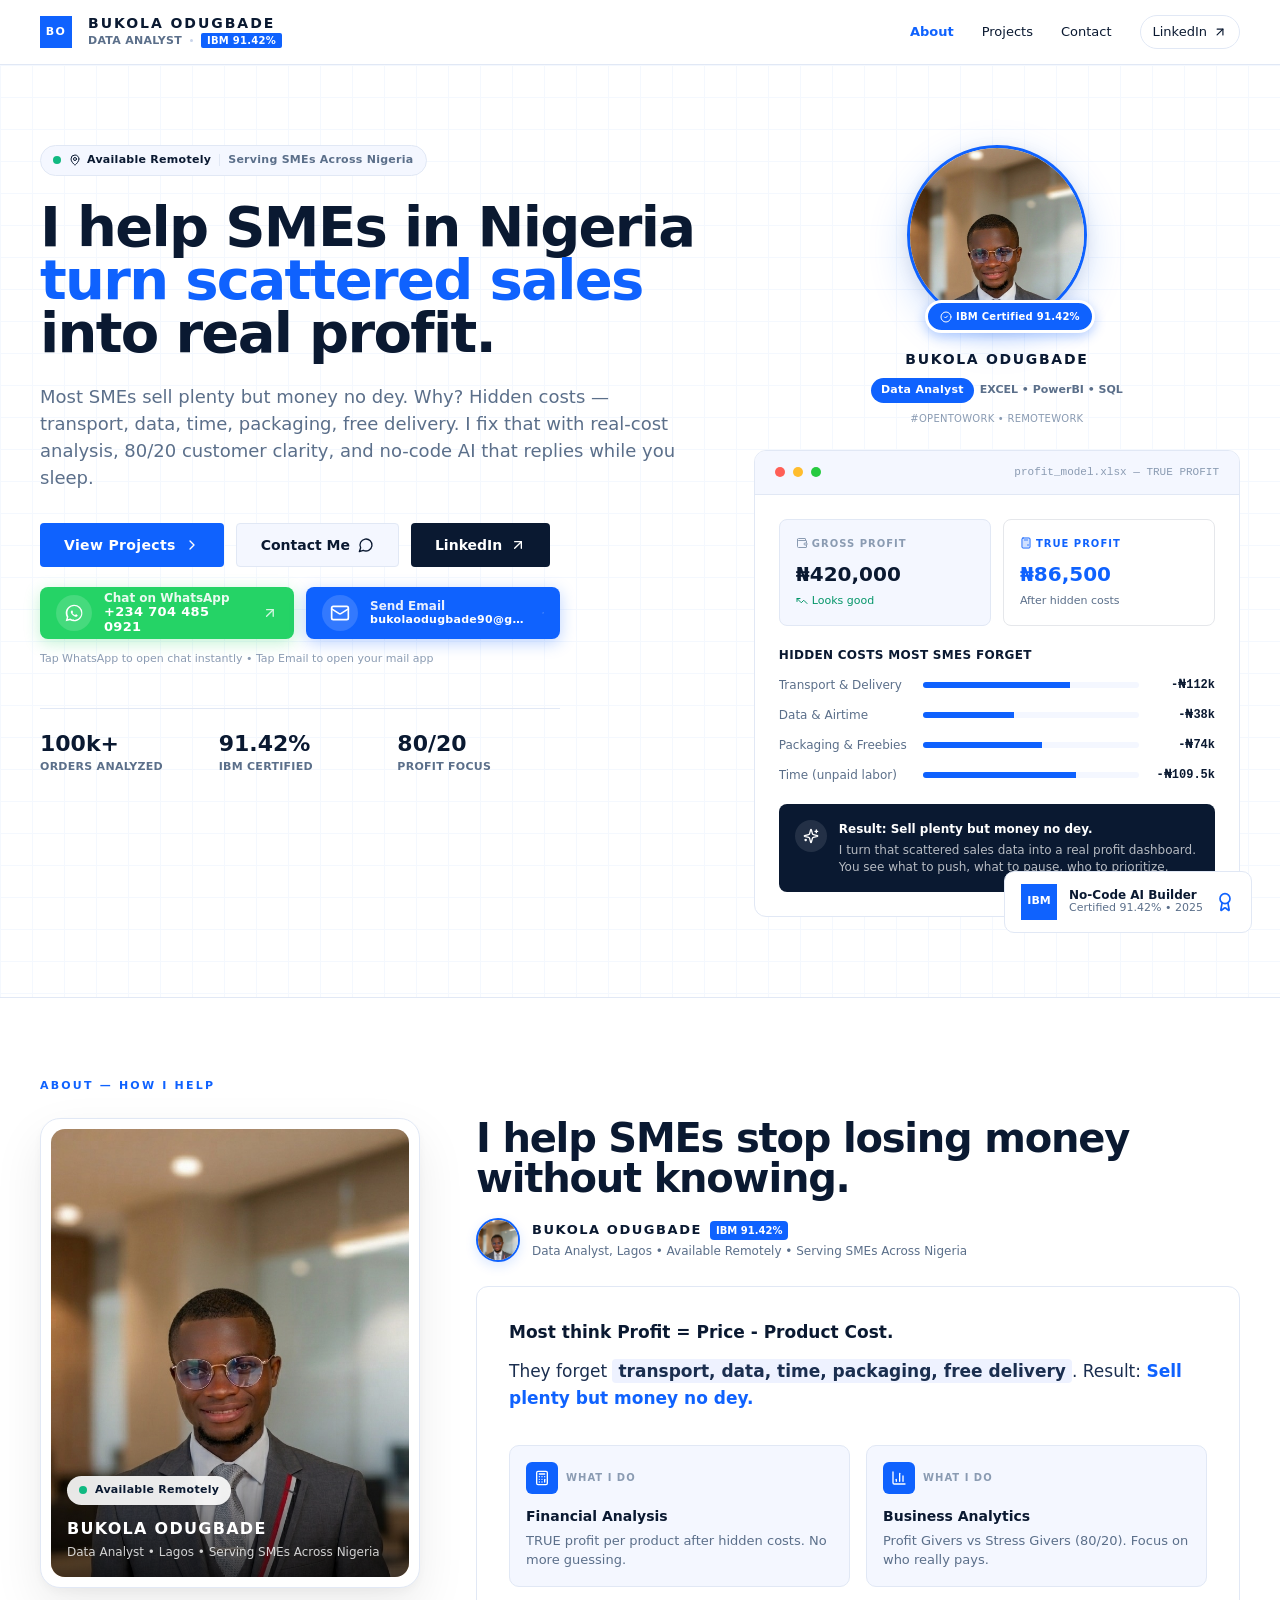
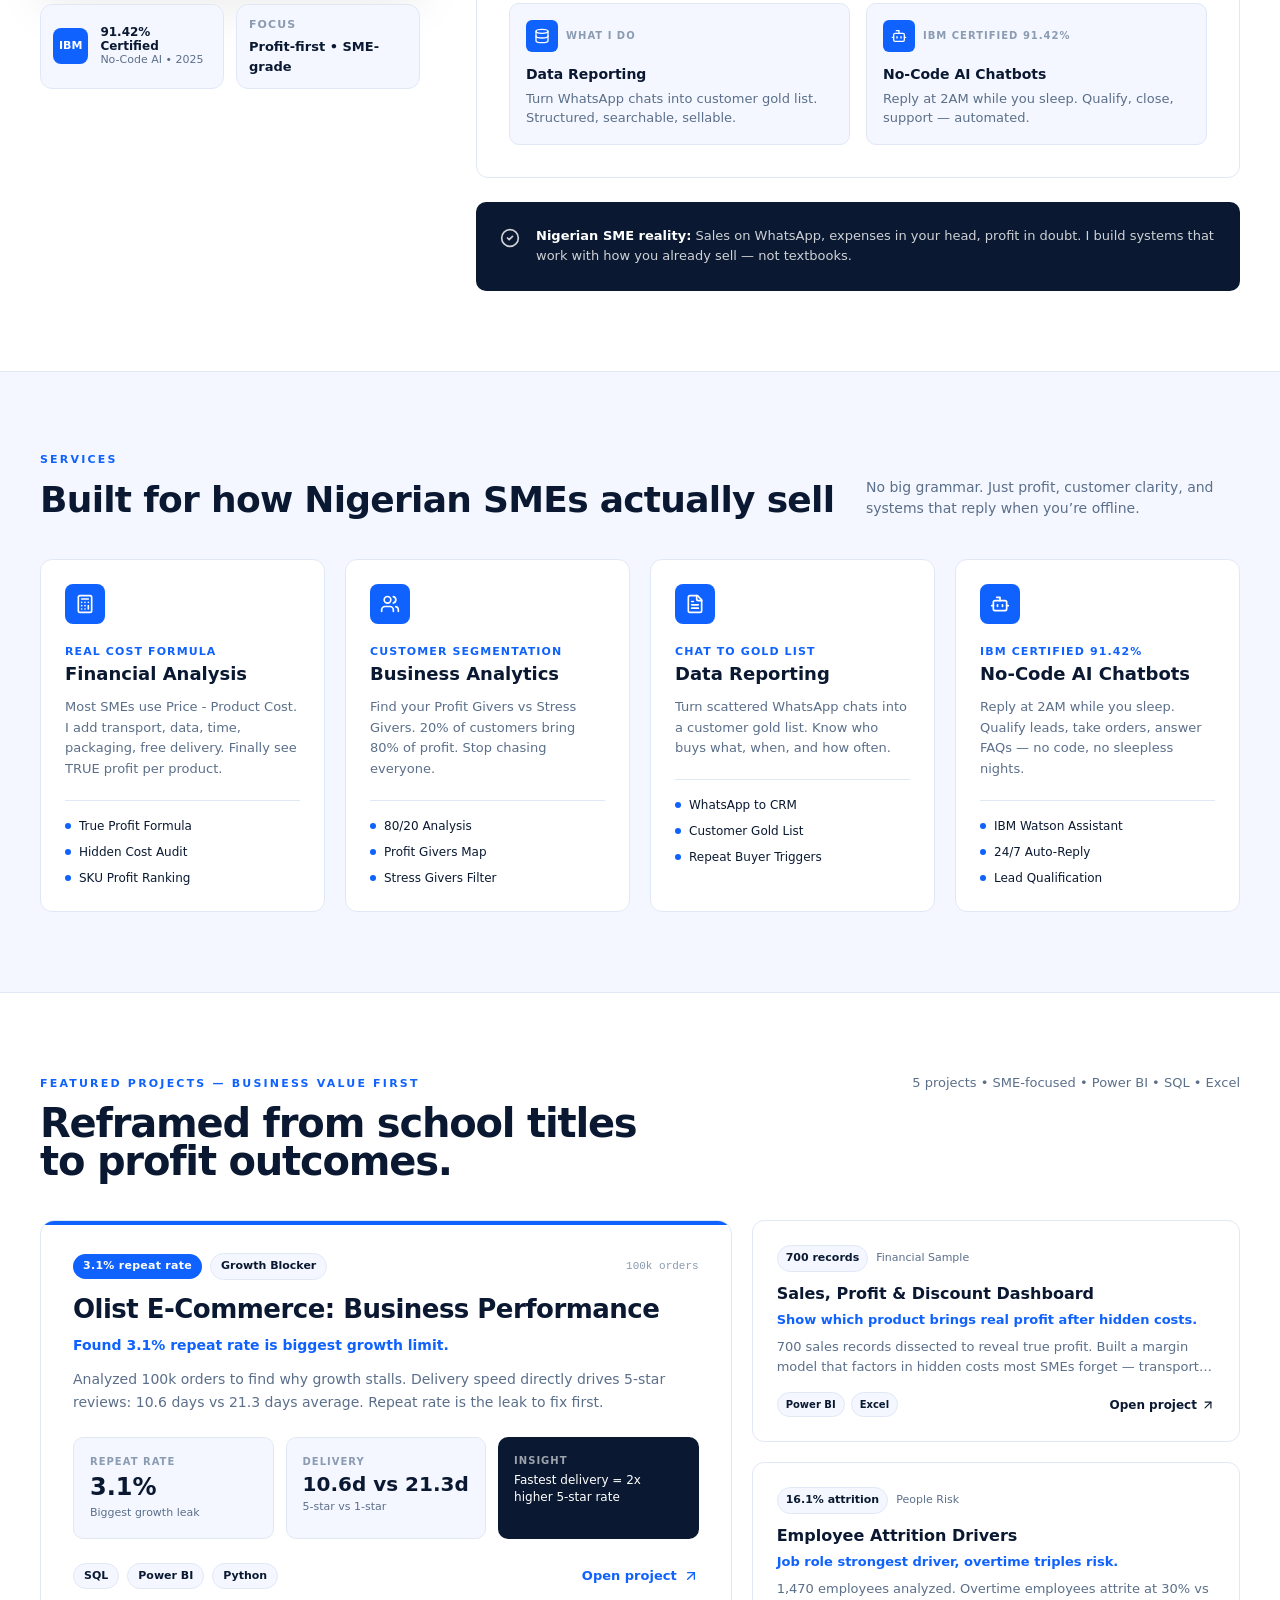
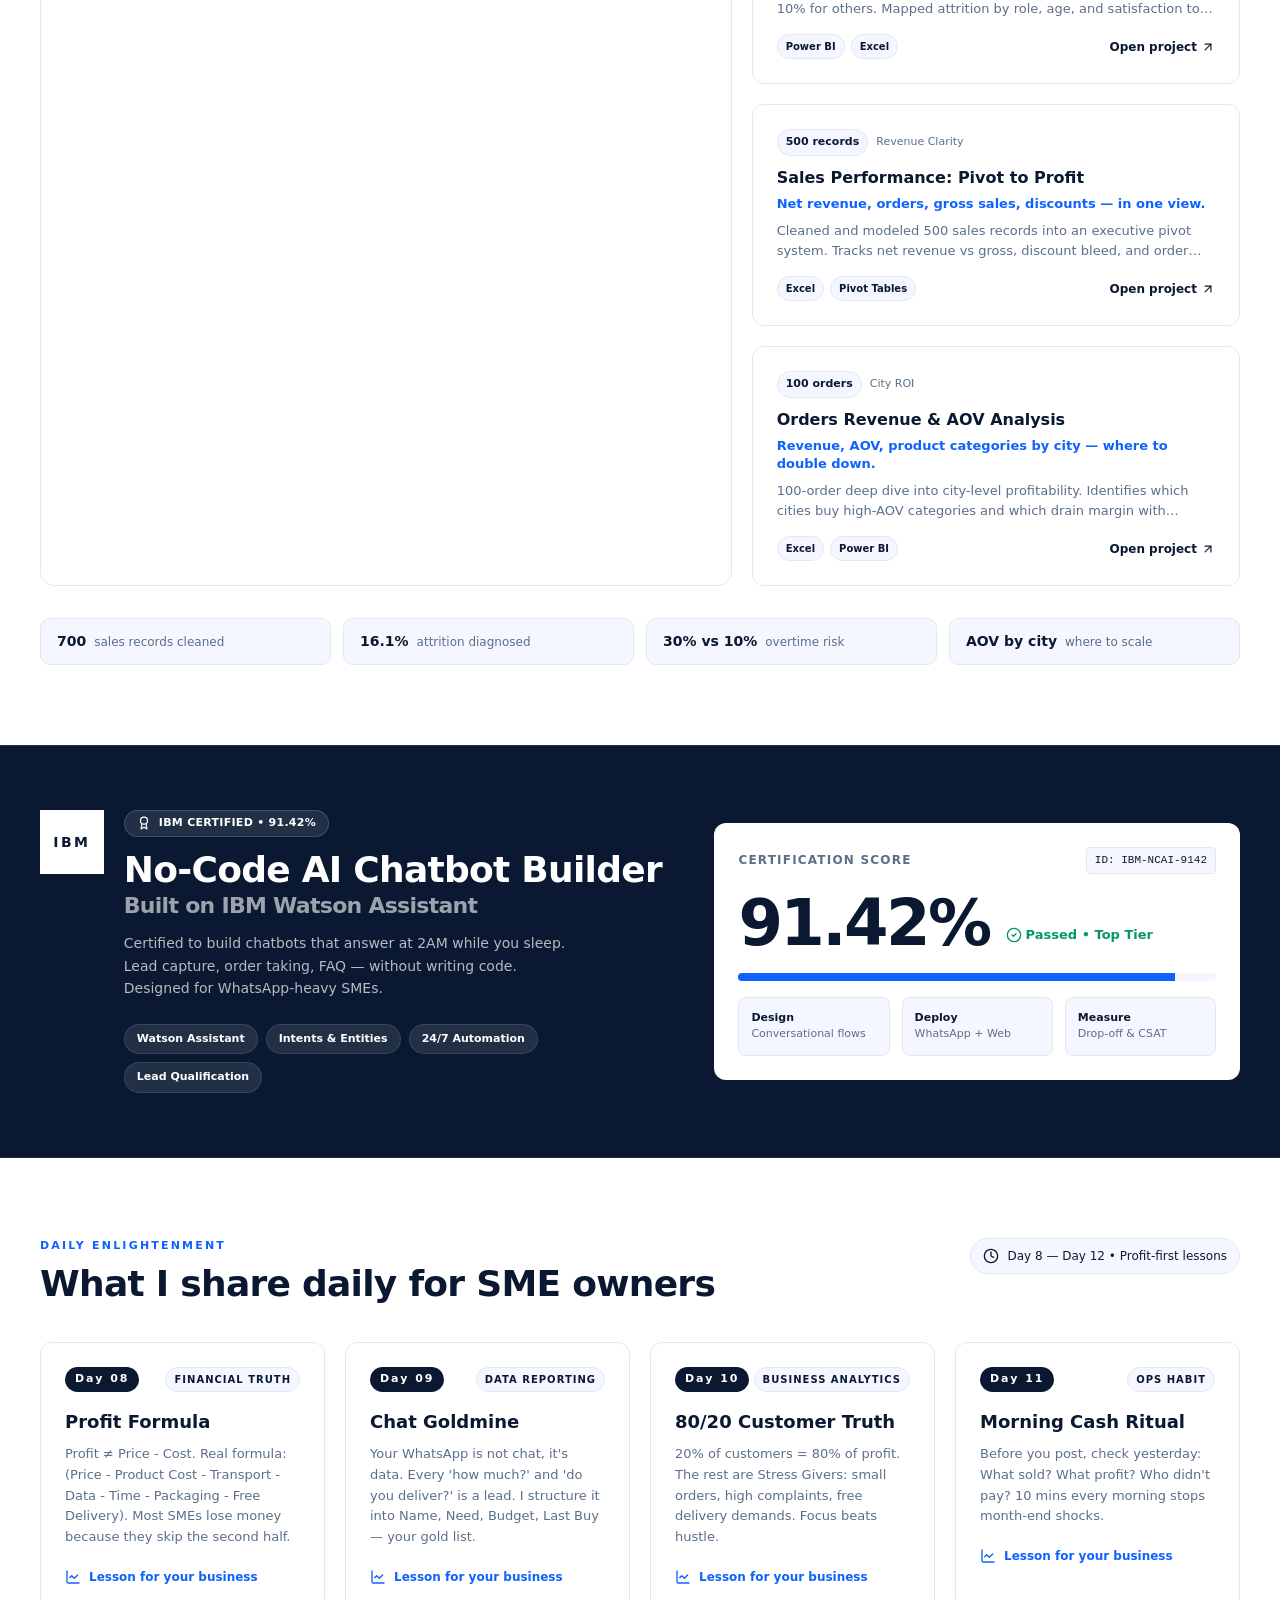
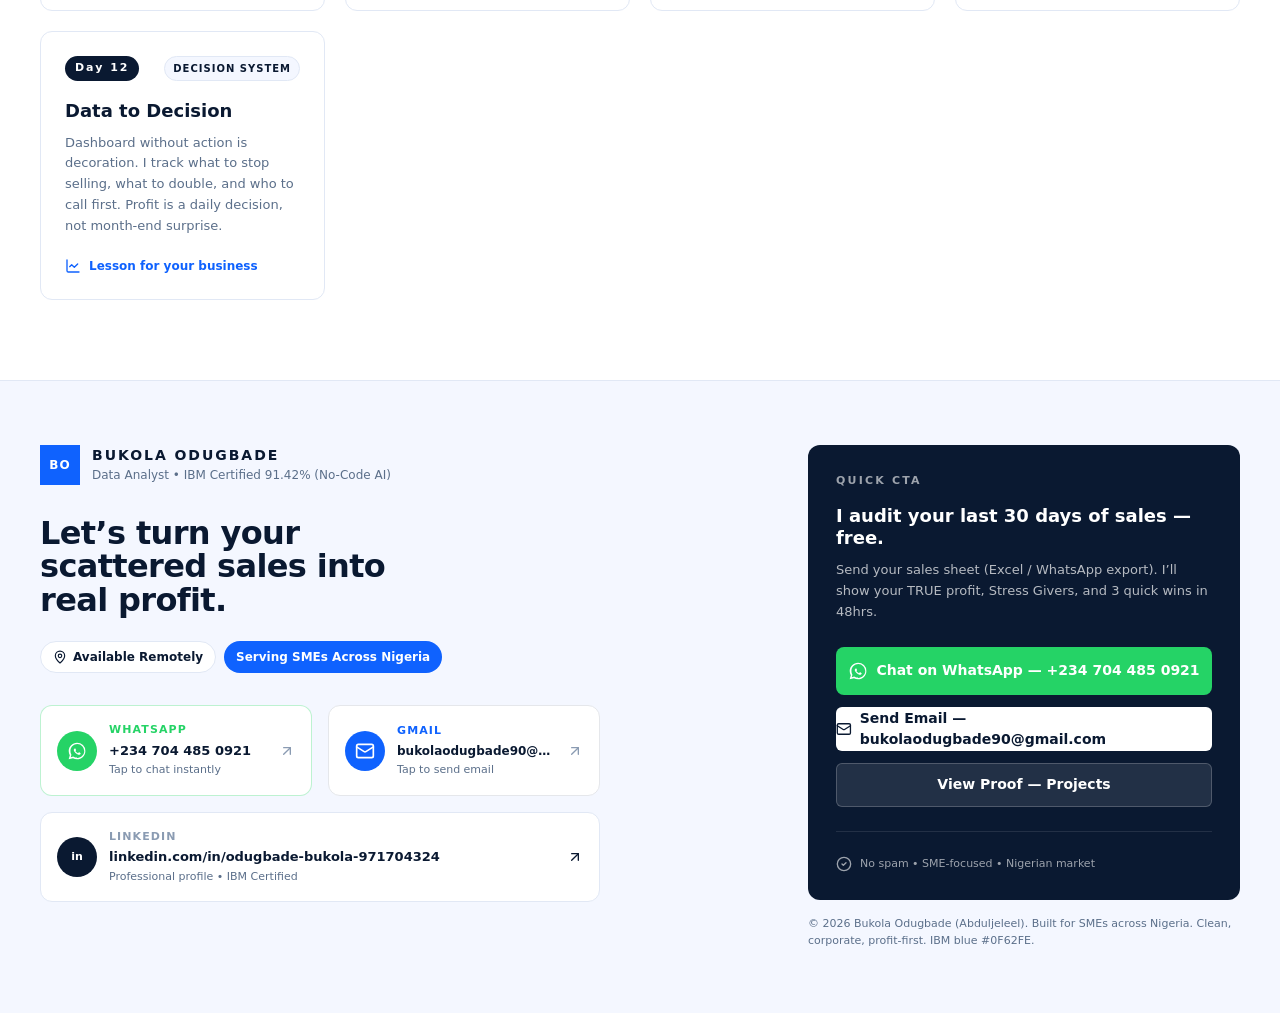
==== commit f6ae5cd2: "Update index.html" ====
--- a/index.html
+++ b/index.html
@@ -18,7 +18,7 @@
 `+l[i].replace(" at new "," at ");return e.displayName&&a.includes("<anonymous>")&&(a=a.replace("<anonymous>",e.displayName)),a}while(1<=i&&0<=u);break}}}finally{so=!1,Error.prepareStackTrace=n}return(e=e?e.displayName||e.name:"")?Fn(e):""}function ZA(e){switch(e.tag){case 5:return Fn(e.type);case 16:return Fn("Lazy");case 13:return Fn("Suspense");case 19:return Fn("SuspenseList");case 0:case 2:case 15:return e=Uo(e.type,!1),e;case 11:return e=Uo(e.type.render,!1),e;case 1:return e=Uo(e.type,!0),e;default:return""}}function xo(e){if(e==null)return null;if(typeof e==="function")return e.displayName||e.name||null;if(typeof e==="string")return e;switch(e){case Gt:return"Fragment";case jt:return"Portal";case Oo:return"Profiler";case Fi:return"StrictMode";case wo:return"Suspense";case Mo:return"SuspenseList"}if(typeof e==="object")switch(e.$$typeof){case La:return(e.displayName||"Context")+".Consumer";case Xa:return(e._context.displayName||"Context")+".Provider";case Wi:var t=e.render;return e=e.displayName,e||(e=t.displayName||t.name||"",e=e!==""?"ForwardRef("+e+")":"ForwardRef"),e;case vi:return t=e.displayName||null,t!==null?t:xo(e.type)||"Memo";case tt:t=e._payload,e=e._init;try{return xo(e(t))}catch(n){}}return null}function jA(e){var t=e.type;switch(e.tag){case 24:return"Cache";case 9:return(t.displayName||"Context")+".Consumer";case 10:return(t._context.displayName||"Context")+".Provider";case 18:return"DehydratedFragment";case 11:return e=t.render,e=e.displayName||e.name||"",t.displayName||(e!==""?"ForwardRef("+e+")":"ForwardRef");case 7:return"Fragment";case 5:return t;case 4:return"Portal";case 3:return"Root";case 6:return"Text";case 16:return xo(t);case 8:return t===Fi?"StrictMode":"Mode";case 22:return"Offscreen";case 12:return"Profiler";case 21:return"Scope";case 13:return"Suspense";case 19:return"SuspenseList";case 25:return"TracingMarker";case 1:case 0:case 17:case 2:case 14:case 15:if(typeof t==="function")return t.displayName||t.name||null;if(typeof t==="string")return t}return null}function kt(e){switch(typeof e){case"boolean":case"number":case"string":case"undefined":return e;case"object":return e;default:return""}}function $a(e){var t=e.type;return(e=e.nodeName)&&e.toLowerCase()==="input"&&(t==="checkbox"||t==="radio")}function GA(e){var t=$a(e)?"checked":"value",n=Object.getOwnPropertyDescriptor(e.constructor.prototype,t),r=""+e[t];if(!e.hasOwnProperty(t)&&typeof n<"u"&&typeof n.get==="function"&&typeof n.set==="function"){var{get:l,set:o}=n;return Object.defineProperty(e,t,{configurable:!0,get:function(){return l.call(this)},set:function(i){r=""+i,o.call(this,i)}}),Object.defineProperty(e,t,{enumerable:n.enumerable}),{getValue:function(){return r},setValue:function(i){r=""+i},stopTracking:function(){e._valueTracker=null,delete e[t]}}}}function xr(e){e._valueTracker||(e._valueTracker=GA(e))}function ep(e){if(!e)return!1;var t=e._valueTracker;if(!t)return!0;var n=t.getValue(),r="";return e&&(r=$a(e)?e.checked?"true":"false":e.value),e=r,e!==n?(t.setValue(e),!0):!1}function Al(e){if(e=e||(typeof document<"u"?document:void 0),typeof e>"u")return null;try{return e.activeElement||e.body}catch(t){return e.body}}function No(e,t){var n=t.checked;return w({},t,{defaultChecked:void 0,defaultValue:void 0,value:void 0,checked:n!=null?n:e._wrapperState.initialChecked})}function Gu(e,t){var n=t.defaultValue==null?"":t.defaultValue,r=t.checked!=null?t.checked:t.defaultChecked;n=kt(t.value!=null?t.value:n),e._wrapperState={initialChecked:r,initialValue:n,controlled:t.type==="checkbox"||t.type==="radio"?t.checked!=null:t.value!=null}}function tp(e,t){t=t.checked,t!=null&&Ri(e,"checked",t,!1)}function zo(e,t){tp(e,t);var n=kt(t.value),r=t.type;if(n!=null)if(r==="number"){if(n===0&&e.value===""||e.value!=n)e.value=""+n}else e.value!==""+n&&(e.value=""+n);else if(r==="submit"||r==="reset"){e.removeAttribute("value");return}t.hasOwnProperty("value")?Do(e,t.type,n):t.hasOwnProperty("defaultValue")&&Do(e,t.type,kt(t.defaultValue)),t.checked==null&&t.defaultChecked!=null&&(e.defaultChecked=!!t.defaultChecked)}function bu(e,t,n){if(t.hasOwnProperty("value")||t.hasOwnProperty("defaultValue")){var r=t.type;if(!(r!=="submit"&&r!=="reset"||t.value!==void 0&&t.value!==null))return;t=""+e._wrapperState.initialValue,n||t===e.value||(e.value=t),e.defaultValue=t}n=e.name,n!==""&&(e.name=""),e.defaultChecked=!!e._wrapperState.initialChecked,n!==""&&(e.name=n)}function Do(e,t,n){if(t!=="number"||Al(e.ownerDocument)!==e)n==null?e.defaultValue=""+e._wrapperState.initialValue:e.defaultValue!==""+n&&(e.defaultValue=""+n)}function ln(e,t,n,r){if(e=e.options,t){t={};for(var l=0;l<n.length;l++)t["$"+n[l]]=!0;for(n=0;n<e.length;n++)l=t.hasOwnProperty("$"+e[n].value),e[n].selected!==l&&(e[n].selected=l),l&&r&&(e[n].defaultSelected=!0)}else{n=""+kt(n),t=null;for(l=0;l<e.length;l++){if(e[l].value===n){e[l].selected=!0,r&&(e[l].defaultSelected=!0);return}t!==null||e[l].disabled||(t=e[l])}t!==null&&(t.selected=!0)}}function Zo(e,t){if(t.dangerouslySetInnerHTML!=null)throw Error(U(91));return w({},t,{value:void 0,defaultValue:void 0,children:""+e._wrapperState.initialValue})}function Yu(e,t){var n=t.value;if(n==null){if(n=t.children,t=t.defaultValue,n!=null){if(t!=null)throw Error(U(92));if(Wn(n)){if(1<n.length)throw Error(U(93));n=n[0]}t=n}t==null&&(t=""),n=t}e._wrapperState={initialValue:kt(n)}}function np(e,t){var n=kt(t.value),r=kt(t.defaultValue);n!=null&&(n=""+n,n!==e.value&&(e.value=n),t.defaultValue==null&&e.defaultValue!==n&&(e.defaultValue=n)),r!=null&&(e.defaultValue=""+r)}function Xu(e){var t=e.textContent;t===e._wrapperState.initialValue&&t!==""&&t!==null&&(e.value=t)}function rp(e){switch(e){case"svg":return"http://www.w3.org/2000/svg";case"math":return"http://www.w3.org/1998/Math/MathML";default:return"http://www.w3.org/1999/xhtml"}}function jo(e,t){return e==null||e==="http://www.w3.org/1999/xhtml"?rp(t):e==="http://www.w3.org/2000/svg"&&t==="foreignObject"?"http://www.w3.org/1999/xhtml":e}function _n(e,t){if(t){var n=e.firstChild;if(n&&n===e.lastChild&&n.nodeType===3){n.nodeValue=t;return}}e.textContent=t}function op(e,t,n){return t==null||typeof t==="boolean"||t===""?"":n||typeof t!=="number"||t===0||Nn.hasOwnProperty(e)&&Nn[e]?(""+t).trim():t+"px"}function ip(e,t){e=e.style;for(var n in t)if(t.hasOwnProperty(n)){var r=n.indexOf("--")===0,l=op(n,t[n],r);n==="float"&&(n="cssFloat"),r?e.setProperty(n,l):e[n]=l}}function Go(e,t){if(t){if(YA[e]&&(t.children!=null||t.dangerouslySetInnerHTML!=null))throw Error(U(137,e));if(t.dangerouslySetInnerHTML!=null){if(t.children!=null)throw Error(U(60));if(typeof t.dangerouslySetInnerHTML!=="object"||!("__html"in t.dangerouslySetInnerHTML))throw Error(U(61))}if(t.style!=null&&typeof t.style!=="object")throw Error(U(62))}}function bo(e,t){if(e.indexOf("-")===-1)return typeof t.is==="string";switch(e){case"annotation-xml":case"color-profile":case"font-face":case"font-face-src":case"font-face-uri":case"font-face-format":case"font-face-name":case"missing-glyph":return!1;default:return!0}}function Hi(e){return e=e.target||e.srcElement||window,e.correspondingUseElement&&(e=e.correspondingUseElement),e.nodeType===3?e.parentNode:e}function Lu(e){if(e=Kr(e)){if(typeof Xo!=="function")throw Error(U(280));var t=e.stateNode;t&&(t=Ml(t),Xo(e.stateNode,e.type,t))}}function up(e){on?un?un.push(e):un=[e]:on=e}function ap(){if(on){var e=on,t=un;if(un=on=null,Lu(e),t)for(e=0;e<t.length;e++)Lu(t[e])}}function pp(e,t){return e(t)}function Sp(){}function cp(e,t,n){if(go)return e(t,n);go=!0;try{return pp(e,t,n)}finally{if(go=!1,on!==null||un!==null)Sp(),ap()}}function $n(e,t){var n=e.stateNode;if(n===null)return null;var r=Ml(n);if(r===null)return null;n=r[t];e:switch(t){case"onClick":case"onClickCapture":case"onDoubleClick":case"onDoubleClickCapture":case"onMouseDown":case"onMouseDownCapture":case"onMouseMove":case"onMouseMoveCapture":case"onMouseUp":case"onMouseUpCapture":case"onMouseEnter":(r=!r.disabled)||(e=e.type,r=!(e==="button"||e==="input"||e==="select"||e==="textarea")),e=!r;break e;default:e=!1}if(e)return null;if(n&&typeof n!=="function")throw Error(U(231,t,typeof n));return n}function XA(e,t,n,r,l,o,i,u,a){var c=Array.prototype.slice.call(arguments,3);try{t.apply(n,c)}catch(s){this.onError(s)}}function _A(e,t,n,r,l,o,i,u,a){zn=!1,dl=null,XA.apply(LA,arguments)}function $A(e,t,n,r,l,o,i,u,a){if(_A.apply(this,arguments),zn){if(zn){var c=dl;zn=!1,dl=null}else throw Error(U(198));fl||(fl=!0,_o=c)}}function wt(e){var t=e,n=e;if(e.alternate)for(;t.return;)t=t.return;else{e=t;do t=e,(t.flags&4098)!==0&&(n=t.return),e=t.return;while(e)}return t.tag===3?n:null}function Ap(e){if(e.tag===13){var t=e.memoizedState;if(t===null&&(e=e.alternate,e!==null&&(t=e.memoizedState)),t!==null)return t.dehydrated}return null}function _u(e){if(wt(e)!==e)throw Error(U(188))}function ed(e){var t=e.alternate;if(!t){if(t=wt(e),t===null)throw Error(U(188));return t!==e?null:e}for(var n=e,r=t;;){var l=n.return;if(l===null)break;var o=l.alternate;if(o===null){if(r=l.return,r!==null){n=r;continue}break}if(l.child===o.child){for(o=l.child;o;){if(o===n)return _u(l),e;if(o===r)return _u(l),t;o=o.sibling}throw Error(U(188))}if(n.return!==r.return)n=l,r=o;else{for(var i=!1,u=l.child;u;){if(u===n){i=!0,n=l,r=o;break}if(u===r){i=!0,r=l,n=o;break}u=u.sibling}if(!i){for(u=o.child;u;){if(u===n){i=!0,n=o,r=l;break}if(u===r){i=!0,r=o,n=l;break}u=u.sibling}if(!i)throw Error(U(189))}}if(n.alternate!==r)throw Error(U(190))}if(n.tag!==3)throw Error(U(188));return n.stateNode.current===n?e:t}function dp(e){return e=ed(e),e!==null?fp(e):null}function fp(e){if(e.tag===5||e.tag===6)return e;for(e=e.child;e!==null;){var t=fp(e);if(t!==null)return t;e=e.sibling}return null}function od(e){if(He&&typeof He.onCommitFiberRoot==="function")try{He.onCommitFiberRoot(vl,e,void 0,(e.current.flags&128)===128)}catch(t){}}function ad(e){return e>>>=0,e===0?32:31-(id(e)/ud|0)|0}function vn(e){switch(e&-e){case 1:return 1;case 2:return 2;case 4:return 4;case 8:return 8;case 16:return 16;case 32:return 32;case 64:case 128:case 256:case 512:case 1024:case 2048:case 4096:case 8192:case 16384:case 32768:case 65536:case 131072:case 262144:case 524288:case 1048576:case 2097152:return e&4194240;case 4194304:case 8388608:case 16777216:case 33554432:case 67108864:return e&130023424;case 134217728:return 134217728;case 268435456:return 268435456;case 536870912:return 536870912;case 1073741824:return 1073741824;default:return e}}function Kl(e,t){var n=e.pendingLanes;if(n===0)return 0;var r=0,l=e.suspendedLanes,o=e.pingedLanes,i=n&268435455;if(i!==0){var u=i&~l;u!==0?r=vn(u):(o&=i,o!==0&&(r=vn(o)))}else i=n&~l,i!==0?r=vn(i):o!==0&&(r=vn(o));if(r===0)return 0;if(t!==0&&t!==r&&(t&l)===0&&(l=r&-r,o=t&-t,l>=o||l===16&&(o&4194240)!==0))return t;if((r&4)!==0&&(r|=n&16),t=e.entangledLanes,t!==0)for(e=e.entanglements,t&=r;0<t;)n=31-qe(t),l=1<<n,r|=e[n],t&=~l;return r}function pd(e,t){switch(e){case 1:case 2:case 4:return t+250;case 8:case 16:case 32:case 64:case 128:case 256:case 512:case 1024:case 2048:case 4096:case 8192:case 16384:case 32768:case 65536:case 131072:case 262144:case 524288:case 1048576:case 2097152:return t+5000;case 4194304:case 8388608:case 16777216:case 33554432:case 67108864:return-1;case 134217728:case 268435456:case 536870912:case 1073741824:return-1;default:return-1}}function Sd(e,t){for(var{suspendedLanes:n,pingedLanes:r,expirationTimes:l,pendingLanes:o}=e;0<o;){var i=31-qe(o),u=1<<i,a=l[i];if(a===-1){if((u&n)===0||(u&r)!==0)l[i]=pd(u,t)}else a<=t&&(e.expiredLanes|=u);o&=~u}}function $o(e){return e=e.pendingLanes&-1073741825,e!==0?e:e&1073741824?1073741824:0}function Up(){var e=zr;return zr<<=1,(zr&4194240)===0&&(zr=64),e}function Eo(e){for(var t=[],n=0;31>n;n++)t.push(e);return t}function fr(e,t,n){e.pendingLanes|=t,t!==536870912&&(e.suspendedLanes=0,e.pingedLanes=0),e=e.eventTimes,t=31-qe(t),e[t]=n}function cd(e,t){var n=e.pendingLanes&~t;e.pendingLanes=t,e.suspendedLanes=0,e.pingedLanes=0,e.expiredLanes&=t,e.mutableReadLanes&=t,e.entangledLanes&=t,t=e.entanglements;var r=e.eventTimes;for(e=e.expirationTimes;0<n;){var l=31-qe(n),o=1<<l;t[l]=0,r[l]=-1,e[l]=-1,n&=~o}}function wi(e,t){var n=e.entangledLanes|=t;for(e=e.entanglements;n;){var r=31-qe(n),l=1<<r;l&t|e[r]&t&&(e[r]|=t),n&=~l}}function gp(e){return e&=-e,1<e?4<e?(e&268435455)!==0?16:536870912:4:1}function ea(e,t){switch(e){case"focusin":case"focusout":ut=null;break;case"dragenter":case"dragleave":at=null;break;case"mouseover":case"mouseout":pt=null;break;case"pointerover":case"pointerout":er.delete(t.pointerId);break;case"gotpointercapture":case"lostpointercapture":tr.delete(t.pointerId)}}function Bn(e,t,n,r,l,o){if(e===null||e.nativeEvent!==o)return e={blockedOn:t,domEventName:n,eventSystemFlags:r,nativeEvent:o,targetContainers:[l]},t!==null&&(t=Kr(t),t!==null&&Mi(t)),e;return e.eventSystemFlags|=r,t=e.targetContainers,l!==null&&t.indexOf(l)===-1&&t.push(l),e}function dd(e,t,n,r,l){switch(t){case"focusin":return ut=Bn(ut,e,t,n,r,l),!0;case"dragenter":return at=Bn(at,e,t,n,r,l),!0;case"mouseover":return pt=Bn(pt,e,t,n,r,l),!0;case"pointerover":var o=l.pointerId;return er.set(o,Bn(er.get(o)||null,e,t,n,r,l)),!0;case"gotpointercapture":return o=l.pointerId,tr.set(o,Bn(tr.get(o)||null,e,t,n,r,l)),!0}return!1}function Ip(e){var t=Bt(e.target);if(t!==null){var n=wt(t);if(n!==null){if(t=n.tag,t===13){if(t=Ap(n),t!==null){e.blockedOn=t,Cp(e.priority,function(){Jp(n)});return}}else if(t===3&&n.stateNode.current.memoizedState.isDehydrated){e.blockedOn=n.tag===3?n.stateNode.containerInfo:null;return}}}e.blockedOn=null}function tl(e){if(e.blockedOn!==null)return!1;for(var t=e.targetContainers;0<t.length;){var n=ti(e.domEventName,e.eventSystemFlags,t[0],e.nativeEvent);if(n===null){n=e.nativeEvent;var r=new n.constructor(n.type,n);Yo=r,n.target.dispatchEvent(r),Yo=null}else return t=Kr(n),t!==null&&Mi(t),e.blockedOn=n,!1;t.shift()}return!0}function ta(e,t,n){tl(e)&&n.delete(t)}function fd(){ei=!1,ut!==null&&tl(ut)&&(ut=null),at!==null&&tl(at)&&(at=null),pt!==null&&tl(pt)&&(pt=null),er.forEach(ta),tr.forEach(ta)}function qn(e,t){e.blockedOn===t&&(e.blockedOn=null,ei||(ei=!0,v.unstable_scheduleCallback(v.unstable_NormalPriority,fd)))}function nr(e){function t(l){return qn(l,e)}if(0<Zr.length){qn(Zr[0],e);for(var n=1;n<Zr.length;n++){var r=Zr[n];r.blockedOn===e&&(r.blockedOn=null)}}ut!==null&&qn(ut,e),at!==null&&qn(at,e),pt!==null&&qn(pt,e),er.forEach(t),tr.forEach(t);for(n=0;n<rt.length;n++)r=rt[n],r.blockedOn===e&&(r.blockedOn=null);for(;0<rt.length&&(n=rt[0],n.blockedOn===null);)Ip(n),n.blockedOn===null&&rt.shift()}function kd(e,t,n,r){var l=h,o=an.transition;an.transition=null;try{h=1,xi(e,t,n,r)}finally{h=l,an.transition=o}}function Kd(e,t,n,r){var l=h,o=an.transition;an.transition=null;try{h=4,xi(e,t,n,r)}finally{h=l,an.transition=o}}function xi(e,t,n,r){if(sl){var l=ti(e,t,n,r);if(l===null)To(e,t,r,Ul,n),ea(e,r);else if(dd(l,e,t,n,r))r.stopPropagation();else if(ea(e,r),t&4&&-1<Ad.indexOf(e)){for(;l!==null;){var o=Kr(l);if(o!==null&&Ep(o),o=ti(e,t,n,r),o===null&&To(e,t,r,Ul,n),o===l)break;l=o}l!==null&&r.stopPropagation()}else To(e,t,r,null,n)}}function ti(e,t,n,r){if(Ul=null,e=Hi(r),e=Bt(e),e!==null)if(t=wt(e),t===null)e=null;else if(n=t.tag,n===13){if(e=Ap(t),e!==null)return e;e=null}else if(n===3){if(t.stateNode.current.memoizedState.isDehydrated)return t.tag===3?t.stateNode.containerInfo:null;e=null}else t!==e&&(e=null);return Ul=e,null}function Vp(e){switch(e){case"cancel":case"click":case"close":case"contextmenu":case"copy":case"cut":case"auxclick":case"dblclick":case"dragend":case"dragstart":case"drop":case"focusin":case"focusout":case"input":case"invalid":case"keydown":case"keypress":case"keyup":case"mousedown":case"mouseup":case"paste":case"pause":case"play":case"pointercancel":case"pointerdown":case"pointerup":case"ratechange":case"reset":case"resize":case"seeked":case"submit":case"touchcancel":case"touchend":case"touchstart":case"volumechange":case"change":case"selectionchange":case"textInput":case"compositionstart":case"compositionend":case"compositionupdate":case"beforeblur":case"afterblur":case"beforeinput":case"blur":case"fullscreenchange":case"focus":case"hashchange":case"popstate":case"select":case"selectstart":return 1;case"drag":case"dragenter":case"dragexit":case"dragleave":case"dragover":case"mousemove":case"mouseout":case"mouseover":case"pointermove":case"pointerout":case"pointerover":case"scroll":case"toggle":case"touchmove":case"wheel":case"mouseenter":case"mouseleave":case"pointerenter":case"pointerleave":return 4;case"message":switch(rd()){case Oi:return 1;case Kp:return 4;case kl:case ld:return 16;case sp:return 536870912;default:return 16}default:return 16}}function Tp(){if(nl)return nl;var e,t=Ni,n=t.length,r,l="value"in ot?ot.value:ot.textContent,o=l.length;for(e=0;e<n&&t[e]===l[e];e++);var i=n-e;for(r=1;r<=i&&t[n-r]===l[o-r];r++);return nl=l.slice(e,1<r?1-r:void 0)}function rl(e){var t=e.keyCode;return"charCode"in e?(e=e.charCode,e===0&&t===13&&(e=13)):e=t,e===10&&(e=13),32<=e||e===13?e:0}function jr(){return!0}function na(){return!1}function ke(e){function t(n,r,l,o,i){this._reactName=n,this._targetInst=l,this.type=r,this.nativeEvent=o,this.target=i,this.currentTarget=null;for(var u in e)e.hasOwnProperty(u)&&(n=e[u],this[u]=n?n(o):o[u]);return this.isDefaultPrevented=(o.defaultPrevented!=null?o.defaultPrevented:o.returnValue===!1)?jr:na,this.isPropagationStopped=na,this}return w(t.prototype,{preventDefault:function(){this.defaultPrevented=!0;var n=this.nativeEvent;n&&(n.preventDefault?n.preventDefault():typeof n.returnValue!=="unknown"&&(n.returnValue=!1),this.isDefaultPrevented=jr)},stopPropagation:function(){var n=this.nativeEvent;n&&(n.stopPropagation?n.stopPropagation():typeof n.cancelBubble!=="unknown"&&(n.cancelBubble=!0),this.isPropagationStopped=jr)},persist:function(){},isPersistent:jr}),t}function qd(e){var t=this.nativeEvent;return t.getModifierState?t.getModifierState(e):(e=Bd[e])?!!t[e]:!1}function Di(){return qd}function Bp(e,t){switch(e){case"keyup":return wd.indexOf(t.keyCode)!==-1;case"keydown":return t.keyCode!==229;case"keypress":case"mousedown":case"focusout":return!0;default:return!1}}function qp(e){return e=e.detail,typeof e==="object"&&"data"in e?e.data:null}function xd(e,t){switch(e){case"compositionend":return qp(t);case"keypress":if(t.which!==32)return null;return ua=!0,ia;case"textInput":return e=t.data,e===ia&&ua?null:e;default:return null}}function Nd(e,t){if(bt)return e==="compositionend"||!Zi&&Bp(e,t)?(e=Tp(),nl=Ni=ot=null,bt=!1,e):null;switch(e){case"paste":return null;case"keypress":if(!(t.ctrlKey||t.altKey||t.metaKey)||t.ctrlKey&&t.altKey){if(t.char&&1<t.char.length)return t.char;if(t.which)return String.fromCharCode(t.which)}return null;case"compositionend":return Qp&&t.locale!=="ko"?null:t.data;default:return null}}function aa(e){var t=e&&e.nodeName&&e.nodeName.toLowerCase();return t==="input"?!!zd[e.type]:t==="textarea"?!0:!1}function yp(e,t,n,r){up(r),t=gl(t,"onChange"),0<t.length&&(n=new zi("onChange","change",null,n,r),e.push({event:n,listeners:t}))}function Dd(e){xp(e,0)}function Ol(e){var t=Lt(e);if(ep(t))return e}function Zd(e,t){if(e==="change")return t}function pa(){Zn&&(Zn.detachEvent("onpropertychange",Pp),rr=Zn=null)}function Pp(e){if(e.propertyName==="value"&&Ol(rr)){var t=[];yp(t,rr,e,Hi(e)),cp(Dd,t)}}function jd(e,t,n){e==="focusin"?(pa(),Zn=t,rr=n,Zn.attachEvent("onpropertychange",Pp)):e==="focusout"&&pa()}function Gd(e){if(e==="selectionchange"||e==="keyup"||e==="keydown")return Ol(rr)}function bd(e,t){if(e==="click")return Ol(t)}function Yd(e,t){if(e==="input"||e==="change")return Ol(t)}function Xd(e,t){return e===t&&(e!==0||1/e===1/t)||e!==e&&t!==t}function lr(e,t){if(he(e,t))return!0;if(typeof e!=="object"||e===null||typeof t!=="object"||t===null)return!1;var n=Object.keys(e),r=Object.keys(t);if(n.length!==r.length)return!1;for(r=0;r<n.length;r++){var l=n[r];if(!Ho.call(t,l)||!he(e[l],t[l]))return!1}return!0}function Sa(e){for(;e&&e.firstChild;)e=e.firstChild;return e}function ca(e,t){var n=Sa(e);e=0;for(var r;n;){if(n.nodeType===3){if(r=e+n.textContent.length,e<=t&&r>=t)return{node:n,offset:t-e};e=r}e:{for(;n;){if(n.nextSibling){n=n.nextSibling;break e}n=n.parentNode}n=void 0}n=Sa(n)}}function Rp(e,t){return e&&t?e===t?!0:e&&e.nodeType===3?!1:t&&t.nodeType===3?Rp(e,t.parentNode):("contains"in e)?e.contains(t):e.compareDocumentPosition?!!(e.compareDocumentPosition(t)&16):!1:!1}function Fp(){for(var e=window,t=Al();t instanceof e.HTMLIFrameElement;){try{var n=typeof t.contentWindow.location.href==="string"}catch(r){n=!1}if(n)e=t.contentWindow;else break;t=Al(e.document)}return t}function ji(e){var t=e&&e.nodeName&&e.nodeName.toLowerCase();return t&&(t==="input"&&(e.type==="text"||e.type==="search"||e.type==="tel"||e.type==="url"||e.type==="password")||t==="textarea"||e.contentEditable==="true")}function Ld(e){var t=Fp(),n=e.focusedElem,r=e.selectionRange;if(t!==n&&n&&n.ownerDocument&&Rp(n.ownerDocument.documentElement,n)){if(r!==null&&ji(n)){if(t=r.start,e=r.end,e===void 0&&(e=t),"selectionStart"in n)n.selectionStart=t,n.selectionEnd=Math.min(e,n.value.length);else if(e=(t=n.ownerDocument||document)&&t.defaultView||window,e.getSelection){e=e.getSelection();var l=n.textContent.length,o=Math.min(r.start,l);r=r.end===void 0?o:Math.min(r.end,l),!e.extend&&o>r&&(l=r,r=o,o=l),l=ca(n,o);var i=ca(n,r);l&&i&&(e.rangeCount!==1||e.anchorNode!==l.node||e.anchorOffset!==l.offset||e.focusNode!==i.node||e.focusOffset!==i.offset)&&(t=t.createRange(),t.setStart(l.node,l.offset),e.removeAllRanges(),o>r?(e.addRange(t),e.extend(i.node,i.offset)):(t.setEnd(i.node,i.offset),e.addRange(t)))}}t=[];for(e=n;e=e.parentNode;)e.nodeType===1&&t.push({element:e,left:e.scrollLeft,top:e.scrollTop});typeof n.focus==="function"&&n.focus();for(n=0;n<t.length;n++)e=t[n],e.element.scrollLeft=e.left,e.element.scrollTop=e.top}}function Aa(e,t,n){var r=n.window===n?n.document:n.nodeType===9?n:n.ownerDocument;ri||Yt==null||Yt!==Al(r)||(r=Yt,("selectionStart"in r)&&ji(r)?r={start:r.selectionStart,end:r.selectionEnd}:(r=(r.ownerDocument&&r.ownerDocument.defaultView||window).getSelection(),r={anchorNode:r.anchorNode,anchorOffset:r.anchorOffset,focusNode:r.focusNode,focusOffset:r.focusOffset}),jn&&lr(jn,r)||(jn=r,r=gl(ni,"onSelect"),0<r.length&&(t=new zi("onSelect","select",null,t,n),e.push({event:t,listeners:r}),t.target=Yt)))}function Gr(e,t){var n={};return n[e.toLowerCase()]=t.toLowerCase(),n["Webkit"+e]="webkit"+t,n["Moz"+e]="moz"+t,n}function wl(e){if(Io[e])return Io[e];if(!Xt[e])return e;var t=Xt[e],n;for(n in t)if(t.hasOwnProperty(n)&&n in Wp)return Io[e]=t[n];return e}function st(e,t){Mp.set(e,t),Ot(t,[e])}function fa(e,t,n){var r=e.type||"unknown-event";e.currentTarget=n,$A(r,t,void 0,e),e.currentTarget=null}function xp(e,t){t=(t&4)!==0;for(var n=0;n<e.length;n++){var r=e[n],l=r.event;r=r.listeners;e:{var o=void 0;if(t)for(var i=r.length-1;0<=i;i--){var u=r[i],a=u.instance,c=u.currentTarget;if(u=u.listener,a!==o&&l.isPropagationStopped())break e;fa(l,u,c),o=a}else for(i=0;i<r.length;i++){if(u=r[i],a=u.instance,c=u.currentTarget,u=u.listener,a!==o&&l.isPropagationStopped())break e;fa(l,u,c),o=a}}}if(fl)throw e=_o,fl=!1,_o=null,e}function R(e,t){var n=t[Si];n===void 0&&(n=t[Si]=new Set);var r=e+"__bubble";n.has(r)||(Np(t,e,2,!1),n.add(r))}function Vo(e,t,n){var r=0;t&&(r|=4),Np(n,e,r,t)}function or(e){if(!e[br]){e[br]=!0,Ya.forEach(function(n){n!=="selectionchange"&&($d.has(n)||Vo(n,!1,e),Vo(n,!0,e))});var t=e.nodeType===9?e:e.ownerDocument;t===null||t[br]||(t[br]=!0,Vo("selectionchange",!1,t))}}function Np(e,t,n,r){switch(Vp(t)){case 1:var l=kd;break;case 4:l=Kd;break;default:l=xi}n=l.bind(null,t,n,e),l=void 0,!Lo||t!=="touchstart"&&t!=="touchmove"&&t!=="wheel"||(l=!0),r?l!==void 0?e.addEventListener(t,n,{capture:!0,passive:l}):e.addEventListener(t,n,!0):l!==void 0?e.addEventListener(t,n,{passive:l}):e.addEventListener(t,n,!1)}function To(e,t,n,r,l){var o=r;if((t&1)===0&&(t&2)===0&&r!==null)e:for(;;){if(r===null)return;var i=r.tag;if(i===3||i===4){var u=r.stateNode.containerInfo;if(u===l||u.nodeType===8&&u.parentNode===l)break;if(i===4)for(i=r.return;i!==null;){var a=i.tag;if(a===3||a===4){if(a=i.stateNode.containerInfo,a===l||a.nodeType===8&&a.parentNode===l)return}i=i.return}for(;u!==null;){if(i=Bt(u),i===null)return;if(a=i.tag,a===5||a===6){r=o=i;continue e}u=u.parentNode}}r=r.return}cp(function(){var c=o,s=Hi(n),f=[];e:{var K=Mp.get(e);if(K!==void 0){var E=zi,m=e;switch(e){case"keypress":if(rl(n)===0)break e;case"keydown":case"keyup":E=hd;break;case"focusin":m="focus",E=Co;break;case"focusout":m="blur",E=Co;break;case"beforeblur":case"afterblur":E=Co;break;case"click":if(n.button===2)break e;case"auxclick":case"dblclick":case"mousedown":case"mousemove":case"mouseup":case"mouseout":case"mouseover":case"contextmenu":E=ra;break;case"drag":case"dragend":case"dragenter":case"dragexit":case"dragleave":case"dragover":case"dragstart":case"drop":E=gd;break;case"touchcancel":case"touchend":case"touchmove":case"touchstart":E=Fd;break;case vp:case Hp:case Op:E=md;break;case wp:E=vd;break;case"scroll":E=sd;break;case"wheel":E=Od;break;case"copy":case"cut":case"paste":E=Id;break;case"gotpointercapture":case"lostpointercapture":case"pointercancel":case"pointerdown":case"pointermove":case"pointerout":case"pointerover":case"pointerup":E=oa}var C=(t&4)!==0,x=!C&&e==="scroll",A=C?K!==null?K+"Capture":null:K;C=[];for(var S=c,d;S!==null;){d=S;var g=d.stateNode;if(d.tag===5&&g!==null&&(d=g,A!==null&&(g=$n(S,A),g!=null&&C.push(ir(S,g,d)))),x)break;S=S.return}0<C.length&&(K=new E(K,m,null,n,s),f.push({event:K,listeners:C}))}}if((t&7)===0){e:{if(K=e==="mouseover"||e==="pointerover",E=e==="mouseout"||e==="pointerout",K&&n!==Yo&&(m=n.relatedTarget||n.fromElement)&&(Bt(m)||m[Ge]))break e;if(E||K){if(K=s.window===s?s:(K=s.ownerDocument)?K.defaultView||K.parentWindow:window,E){if(m=n.relatedTarget||n.toElement,E=c,m=m?Bt(m):null,m!==null&&(x=wt(m),m!==x||m.tag!==5&&m.tag!==6))m=null}else E=null,m=c;if(E!==m){if(C=ra,g="onMouseLeave",A="onMouseEnter",S="mouse",e==="pointerout"||e==="pointerover")C=oa,g="onPointerLeave",A="onPointerEnter",S="pointer";if(x=E==null?K:Lt(E),d=m==null?K:Lt(m),K=new C(g,S+"leave",E,n,s),K.target=x,K.relatedTarget=d,g=null,Bt(s)===c&&(C=new C(A,S+"enter",m,n,s),C.target=d,C.relatedTarget=x,g=C),x=g,E&&m)t:{C=E,A=m,S=0;for(d=C;d;d=Dt(d))S++;d=0;for(g=A;g;g=Dt(g))d++;for(;0<S-d;)C=Dt(C),S--;for(;0<d-S;)A=Dt(A),d--;for(;S--;){if(C===A||A!==null&&C===A.alternate)break t;C=Dt(C),A=Dt(A)}C=null}else C=null;E!==null&&ka(f,K,E,C,!1),m!==null&&x!==null&&ka(f,x,m,C,!0)}}}e:{if(K=c?Lt(c):window,E=K.nodeName&&K.nodeName.toLowerCase(),E==="select"||E==="input"&&K.type==="file")var I=Zd;else if(aa(K))if(hp)I=Yd;else{I=Gd;var V=jd}else(E=K.nodeName)&&E.toLowerCase()==="input"&&(K.type==="checkbox"||K.type==="radio")&&(I=bd);if(I&&(I=I(e,c))){yp(f,I,n,s);break e}V&&V(e,K,c),e==="focusout"&&(V=K._wrapperState)&&V.controlled&&K.type==="number"&&Do(K,"number",K.value)}switch(V=c?Lt(c):window,e){case"focusin":if(aa(V)||V.contentEditable==="true")Yt=V,ni=c,jn=null;break;case"focusout":jn=ni=Yt=null;break;case"mousedown":ri=!0;break;case"contextmenu":case"mouseup":case"dragend":ri=!1,Aa(f,n,s);break;case"selectionchange":if(_d)break;case"keydown":case"keyup":Aa(f,n,s)}var T;if(Zi)e:{switch(e){case"compositionstart":var Q="onCompositionStart";break e;case"compositionend":Q="onCompositionEnd";break e;case"compositionupdate":Q="onCompositionUpdate";break e}Q=void 0}else bt?Bp(e,n)&&(Q="onCompositionEnd"):e==="keydown"&&n.keyCode===229&&(Q="onCompositionStart");if(Q&&(Qp&&n.locale!=="ko"&&(bt||Q!=="onCompositionStart"?Q==="onCompositionEnd"&&bt&&(T=Tp()):(ot=s,Ni=("value"in ot)?ot.value:ot.textContent,bt=!0)),V=gl(c,Q),0<V.length&&(Q=new la(Q,e,null,n,s),f.push({event:Q,listeners:V}),T?Q.data=T:(T=qp(n),T!==null&&(Q.data=T)))),T=Md?xd(e,n):Nd(e,n))c=gl(c,"onBeforeInput"),0<c.length&&(s=new la("onBeforeInput","beforeinput",null,n,s),f.push({event:s,listeners:c}),s.data=T)}xp(f,t)})}function ir(e,t,n){return{instance:e,listener:t,currentTarget:n}}function gl(e,t){for(var n=t+"Capture",r=[];e!==null;){var l=e,o=l.stateNode;l.tag===5&&o!==null&&(l=o,o=$n(e,n),o!=null&&r.unshift(ir(e,o,l)),o=$n(e,t),o!=null&&r.push(ir(e,o,l))),e=e.return}return r}function Dt(e){if(e===null)return null;do e=e.return;while(e&&e.tag!==5);return e?e:null}function ka(e,t,n,r,l){for(var o=t._reactName,i=[];n!==null&&n!==r;){var u=n,a=u.alternate,c=u.stateNode;if(a!==null&&a===r)break;u.tag===5&&c!==null&&(u=c,l?(a=$n(n,o),a!=null&&i.unshift(ir(n,a,u))):l||(a=$n(n,o),a!=null&&i.push(ir(n,a,u)))),n=n.return}i.length!==0&&e.push({event:t,listeners:i})}function Ka(e){return(typeof e==="string"?e:""+e).replace(ef,`
 `).replace(tf,"")}function Yr(e,t,n){if(t=Ka(t),Ka(e)!==t&&n)throw Error(U(425))}function El(){}function ai(e,t){return e==="textarea"||e==="noscript"||typeof t.children==="string"||typeof t.children==="number"||typeof t.dangerouslySetInnerHTML==="object"&&t.dangerouslySetInnerHTML!==null&&t.dangerouslySetInnerHTML.__html!=null}function lf(e){setTimeout(function(){throw e})}function Qo(e,t){var n=t,r=0;do{var l=n.nextSibling;if(e.removeChild(n),l&&l.nodeType===8)if(n=l.data,n==="/$"){if(r===0){e.removeChild(l),nr(t);return}r--}else n!=="$"&&n!=="$?"&&n!=="$!"||r++;n=l}while(n);nr(t)}function St(e){for(;e!=null;e=e.nextSibling){var t=e.nodeType;if(t===1||t===3)break;if(t===8){if(t=e.data,t==="$"||t==="$!"||t==="$?")break;if(t==="/$")return null}}return e}function Ua(e){e=e.previousSibling;for(var t=0;e;){if(e.nodeType===8){var n=e.data;if(n==="$"||n==="$!"||n==="$?"){if(t===0)return e;t--}else n==="/$"&&t++}e=e.previousSibling}return null}function Bt(e){var t=e[ve];if(t)return t;for(var n=e.parentNode;n;){if(t=n[Ge]||n[ve]){if(n=t.alternate,t.child!==null||n!==null&&n.child!==null)for(e=Ua(e);e!==null;){if(n=e[ve])return n;e=Ua(e)}return t}e=n,n=e.parentNode}return null}function Kr(e){return e=e[ve]||e[Ge],!e||e.tag!==5&&e.tag!==6&&e.tag!==13&&e.tag!==3?null:e}function Lt(e){if(e.tag===5||e.tag===6)return e.stateNode;throw Error(U(33))}function Ml(e){return e[ur]||null}function Ut(e){return{current:e}}function F(e){0>_t||(e.current=ci[_t],ci[_t]=null,_t--)}function P(e,t){_t++,ci[_t]=e.current,e.current=t}function An(e,t){var n=e.type.contextTypes;if(!n)return Kt;var r=e.stateNode;if(r&&r.__reactInternalMemoizedUnmaskedChildContext===t)return r.__reactInternalMemoizedMaskedChildContext;var l={},o;for(o in n)l[o]=t[o];return r&&(e=e.stateNode,e.__reactInternalMemoizedUnmaskedChildContext=t,e.__reactInternalMemoizedMaskedChildContext=l),l}function Se(e){return e=e.childContextTypes,e!==null&&e!==void 0}function Jl(){F(pe),F(ne)}function ga(e,t,n){if(ne.current!==Kt)throw Error(U(168));P(ne,t),P(pe,n)}function zp(e,t,n){var r=e.stateNode;if(t=t.childContextTypes,typeof r.getChildContext!=="function")return n;r=r.getChildContext();for(var l in r)if(!(l in t))throw Error(U(108,jA(e)||"Unknown",l));return w({},n,r)}function ml(e){return e=(e=e.stateNode)&&e.__reactInternalMemoizedMergedChildContext||Kt,Rt=ne.current,P(ne,e),P(pe,pe.current),!0}function Ea(e,t,n){var r=e.stateNode;if(!r)throw Error(U(169));n?(e=zp(e,t,Rt),r.__reactInternalMemoizedMergedChildContext=e,F(pe),F(ne),P(ne,e)):F(pe),P(pe,n)}function Dp(e){Ne===null?Ne=[e]:Ne.push(e)}function af(e){xl=!0,Dp(e)}function gt(){if(!Bo&&Ne!==null){Bo=!0;var e=0,t=h;try{var n=Ne;for(h=1;e<n.length;e++){var r=n[e];do r=r(!0);while(r!==null)}Ne=null,xl=!1}catch(l){throw Ne!==null&&(Ne=Ne.slice(e+1)),kp(Oi,gt),l}finally{h=t,Bo=!1}}return null}function Tt(e,t){$t[en++]=Il,$t[en++]=Cl,Cl=e,Il=t}function Zp(e,t,n){Ue[ge++]=ze,Ue[ge++]=De,Ue[ge++]=Ft,Ft=e;var r=ze;e=De;var l=32-qe(r)-1;r&=~(1<<l),n+=1;var o=32-qe(t)+l;if(30<o){var i=l-l%5;o=(r&(1<<i)-1).toString(32),r>>=i,l-=i,ze=1<<32-qe(t)+l|n<<l|r,De=o+e}else ze=1<<o|n<<l|r,De=e}function Gi(e){e.return!==null&&(Tt(e,1),Zp(e,1,0))}function bi(e){for(;e===Cl;)Cl=$t[--en],$t[en]=null,Il=$t[--en],$t[en]=null;for(;e===Ft;)Ft=Ue[--ge],Ue[ge]=null,De=Ue[--ge],Ue[ge]=null,ze=Ue[--ge],Ue[ge]=null}function jp(e,t){var n=Ee(5,null,null,0);n.elementType="DELETED",n.stateNode=t,n.return=e,t=e.deletions,t===null?(e.deletions=[n],e.flags|=16):t.push(n)}function Ja(e,t){switch(e.tag){case 5:var n=e.type;return t=t.nodeType!==1||n.toLowerCase()!==t.nodeName.toLowerCase()?null:t,t!==null?(e.stateNode=t,fe=e,de=St(t.firstChild),!0):!1;case 6:return t=e.pendingProps===""||t.nodeType!==3?null:t,t!==null?(e.stateNode=t,fe=e,de=null,!0):!1;case 13:return t=t.nodeType!==8?null:t,t!==null?(n=Ft!==null?{id:ze,overflow:De}:null,e.memoizedState={dehydrated:t,treeContext:n,retryLane:1073741824},n=Ee(18,null,null,0),n.stateNode=t,n.return=e,e.child=n,fe=e,de=null,!0):!1;default:return!1}}function Ai(e){return(e.mode&1)!==0&&(e.flags&128)===0}function di(e){if(W){var t=de;if(t){var n=t;if(!Ja(e,t)){if(Ai(e))throw Error(U(418));t=St(n.nextSibling);var r=fe;t&&Ja(e,t)?jp(r,n):(e.flags=e.flags&-4097|2,W=!1,fe=e)}}else{if(Ai(e))throw Error(U(418));e.flags=e.flags&-4097|2,W=!1,fe=e}}}function ma(e){for(e=e.return;e!==null&&e.tag!==5&&e.tag!==3&&e.tag!==13;)e=e.return;fe=e}function Xr(e){if(e!==fe)return!1;if(!W)return ma(e),W=!0,!1;var t;if((t=e.tag!==3)&&!(t=e.tag!==5)&&(t=e.type,t=t!=="head"&&t!=="body"&&!ai(e.type,e.memoizedProps)),t&&(t=de)){if(Ai(e))throw Gp(),Error(U(418));for(;t;)jp(e,t),t=St(t.nextSibling)}if(ma(e),e.tag===13){if(e=e.memoizedState,e=e!==null?e.dehydrated:null,!e)throw Error(U(317));e:{e=e.nextSibling;for(t=0;e;){if(e.nodeType===8){var n=e.data;if(n==="/$"){if(t===0){de=St(e.nextSibling);break e}t--}else n!=="$"&&n!=="$!"&&n!=="$?"||t++}e=e.nextSibling}de=null}}else de=fe?St(e.stateNode.nextSibling):null;return!0}function Gp(){for(var e=de;e;)e=St(e.nextSibling)}function dn(){de=fe=null,W=!1}function Yi(e){Be===null?Be=[e]:Be.push(e)}function hn(e,t,n){if(e=n.ref,e!==null&&typeof e!=="function"&&typeof e!=="object"){if(n._owner){if(n=n._owner,n){if(n.tag!==1)throw Error(U(309));var r=n.stateNode}if(!r)throw Error(U(147,e));var l=r,o=""+e;if(t!==null&&t.ref!==null&&typeof t.ref==="function"&&t.ref._stringRef===o)return t.ref;return t=function(i){var u=l.refs;i===null?delete u[o]:u[o]=i},t._stringRef=o,t}if(typeof e!=="string")throw Error(U(284));if(!n._owner)throw Error(U(290,e))}return e}function Lr(e,t){throw e=Object.prototype.toString.call(t),Error(U(31,e==="[object Object]"?"object with keys {"+Object.keys(t).join(", ")+"}":e))}function Ca(e){var t=e._init;return t(e._payload)}function bp(e){function t(A,S){if(e){var d=A.deletions;d===null?(A.deletions=[S],A.flags|=16):d.push(S)}}function n(A,S){if(!e)return null;for(;S!==null;)t(A,S),S=S.sibling;return null}function r(A,S){for(A=new Map;S!==null;)S.key!==null?A.set(S.key,S):A.set(S.index,S),S=S.sibling;return A}function l(A,S){return A=ft(A,S),A.index=0,A.sibling=null,A}function o(A,S,d){if(A.index=d,!e)return A.flags|=1048576,S;if(d=A.alternate,d!==null)return d=d.index,d<S?(A.flags|=2,S):d;return A.flags|=2,S}function i(A){return e&&A.alternate===null&&(A.flags|=2),A}function u(A,S,d,g){if(S===null||S.tag!==6)return S=Wo(d,A.mode,g),S.return=A,S;return S=l(S,d),S.return=A,S}function a(A,S,d,g){var I=d.type;if(I===Gt)return s(A,S,d.props.children,g,d.key);if(S!==null&&(S.elementType===I||typeof I==="object"&&I!==null&&I.$$typeof===tt&&Ca(I)===S.type))return g=l(S,d.props),g.ref=hn(A,S,d),g.return=A,g;return g=cl(d.type,d.key,d.props,null,A.mode,g),g.ref=hn(A,S,d),g.return=A,g}function c(A,S,d,g){if(S===null||S.tag!==4||S.stateNode.containerInfo!==d.containerInfo||S.stateNode.implementation!==d.implementation)return S=vo(d,A.mode,g),S.return=A,S;return S=l(S,d.children||[]),S.return=A,S}function s(A,S,d,g,I){if(S===null||S.tag!==7)return S=Pt(d,A.mode,g,I),S.return=A,S;return S=l(S,d),S.return=A,S}function f(A,S,d){if(typeof S==="string"&&S!==""||typeof S==="number")return S=Wo(""+S,A.mode,d),S.return=A,S;if(typeof S==="object"&&S!==null){switch(S.$$typeof){case Mr:return d=cl(S.type,S.key,S.props,null,A.mode,d),d.ref=hn(A,null,S),d.return=A,d;case jt:return S=vo(S,A.mode,d),S.return=A,S;case tt:var g=S._init;return f(A,g(S._payload),d)}if(Wn(S)||Qn(S))return S=Pt(S,A.mode,d,null),S.return=A,S;Lr(A,S)}return null}function K(A,S,d,g){var I=S!==null?S.key:null;if(typeof d==="string"&&d!==""||typeof d==="number")return I!==null?null:u(A,S,""+d,g);if(typeof d==="object"&&d!==null){switch(d.$$typeof){case Mr:return d.key===I?a(A,S,d,g):null;case jt:return d.key===I?c(A,S,d,g):null;case tt:return I=d._init,K(A,S,I(d._payload),g)}if(Wn(d)||Qn(d))return I!==null?null:s(A,S,d,g,null);Lr(A,d)}return null}function E(A,S,d,g,I){if(typeof g==="string"&&g!==""||typeof g==="number")return A=A.get(d)||null,u(S,A,""+g,I);if(typeof g==="object"&&g!==null){switch(g.$$typeof){case Mr:return A=A.get(g.key===null?d:g.key)||null,a(S,A,g,I);case jt:return A=A.get(g.key===null?d:g.key)||null,c(S,A,g,I);case tt:var V=g._init;return E(A,S,d,V(g._payload),I)}if(Wn(g)||Qn(g))return A=A.get(d)||null,s(S,A,g,I,null);Lr(S,g)}return null}function m(A,S,d,g){for(var I=null,V=null,T=S,Q=S=0,j=null;T!==null&&Q<d.length;Q++){T.index>Q?(j=T,T=null):j=T.sibling;var y=K(A,T,d[Q],g);if(y===null){T===null&&(T=j);break}e&&T&&y.alternate===null&&t(A,T),S=o(y,S,Q),V===null?I=y:V.sibling=y,V=y,T=j}if(Q===d.length)return n(A,T),W&&Tt(A,Q),I;if(T===null){for(;Q<d.length;Q++)T=f(A,d[Q],g),T!==null&&(S=o(T,S,Q),V===null?I=T:V.sibling=T,V=T);return W&&Tt(A,Q),I}for(T=r(A,T);Q<d.length;Q++)j=E(T,A,Q,d[Q],g),j!==null&&(e&&j.alternate!==null&&T.delete(j.key===null?Q:j.key),S=o(j,S,Q),V===null?I=j:V.sibling=j,V=j);return e&&T.forEach(function(_e){return t(A,_e)}),W&&Tt(A,Q),I}function C(A,S,d,g){var I=Qn(d);if(typeof I!=="function")throw Error(U(150));if(d=I.call(d),d==null)throw Error(U(151));for(var V=I=null,T=S,Q=S=0,j=null,y=d.next();T!==null&&!y.done;Q++,y=d.next()){T.index>Q?(j=T,T=null):j=T.sibling;var _e=K(A,T,y.value,g);if(_e===null){T===null&&(T=j);break}e&&T&&_e.alternate===null&&t(A,T),S=o(_e,S,Q),V===null?I=_e:V.sibling=_e,V=_e,T=j}if(y.done)return n(A,T),W&&Tt(A,Q),I;if(T===null){for(;!y.done;Q++,y=d.next())y=f(A,y.value,g),y!==null&&(S=o(y,S,Q),V===null?I=y:V.sibling=y,V=y);return W&&Tt(A,Q),I}for(T=r(A,T);!y.done;Q++,y=d.next())y=E(T,A,Q,y.value,g),y!==null&&(e&&y.alternate!==null&&T.delete(y.key===null?Q:y.key),S=o(y,S,Q),V===null?I=y:V.sibling=y,V=y);return e&&T.forEach(function(Kc){return t(A,Kc)}),W&&Tt(A,Q),I}function x(A,S,d,g){if(typeof d==="object"&&d!==null&&d.type===Gt&&d.key===null&&(d=d.props.children),typeof d==="object"&&d!==null){switch(d.$$typeof){case Mr:e:{for(var I=d.key,V=S;V!==null;){if(V.key===I){if(I=d.type,I===Gt){if(V.tag===7){n(A,V.sibling),S=l(V,d.props.children),S.return=A,A=S;break e}}else if(V.elementType===I||typeof I==="object"&&I!==null&&I.$$typeof===tt&&Ca(I)===V.type){n(A,V.sibling),S=l(V,d.props),S.ref=hn(A,V,d),S.return=A,A=S;break e}n(A,V);break}else t(A,V);V=V.sibling}d.type===Gt?(S=Pt(d.props.children,A.mode,g,d.key),S.return=A,A=S):(g=cl(d.type,d.key,d.props,null,A.mode,g),g.ref=hn(A,S,d),g.return=A,A=g)}return i(A);case jt:e:{for(V=d.key;S!==null;){if(S.key===V)if(S.tag===4&&S.stateNode.containerInfo===d.containerInfo&&S.stateNode.implementation===d.implementation){n(A,S.sibling),S=l(S,d.children||[]),S.return=A,A=S;break e}else{n(A,S);break}else t(A,S);S=S.sibling}S=vo(d,A.mode,g),S.return=A,A=S}return i(A);case tt:return V=d._init,x(A,S,V(d._payload),g)}if(Wn(d))return m(A,S,d,g);if(Qn(d))return C(A,S,d,g);Lr(A,d)}return typeof d==="string"&&d!==""||typeof d==="number"?(d=""+d,S!==null&&S.tag===6?(n(A,S.sibling),S=l(S,d),S.return=A,A=S):(n(A,S),S=Wo(d,A.mode,g),S.return=A,A=S),i(A)):n(A,S)}return x}function Li(){Xi=tn=Tl=null}function _i(e){var t=Vl.current;F(Vl),e._currentValue=t}function fi(e,t,n){for(;e!==null;){var r=e.alternate;if((e.childLanes&t)!==t?(e.childLanes|=t,r!==null&&(r.childLanes|=t)):r!==null&&(r.childLanes&t)!==t&&(r.childLanes|=t),e===n)break;e=e.return}}function pn(e,t){Tl=e,Xi=tn=null,e=e.dependencies,e!==null&&e.firstContext!==null&&((e.lanes&t)!==0&&(ae=!0),e.firstContext=null)}function me(e){var t=e._currentValue;if(Xi!==e)if(e={context:e,memoizedValue:t,next:null},tn===null){if(Tl===null)throw Error(U(308));tn=e,Tl.dependencies={lanes:0,firstContext:e}}else tn=tn.next=e;return t}function $i(e){qt===null?qt=[e]:qt.push(e)}function Xp(e,t,n,r){var l=t.interleaved;return l===null?(n.next=n,$i(t)):(n.next=l.next,l.next=n),t.interleaved=n,be(e,r)}function be(e,t){e.lanes|=t;var n=e.alternate;n!==null&&(n.lanes|=t),n=e;for(e=e.return;e!==null;)e.childLanes|=t,n=e.alternate,n!==null&&(n.childLanes|=t),n=e,e=e.return;return n.tag===3?n.stateNode:null}function eu(e){e.updateQueue={baseState:e.memoizedState,firstBaseUpdate:null,lastBaseUpdate:null,shared:{pending:null,interleaved:null,lanes:0},effects:null}}function Lp(e,t){e=e.updateQueue,t.updateQueue===e&&(t.updateQueue={baseState:e.baseState,firstBaseUpdate:e.firstBaseUpdate,lastBaseUpdate:e.lastBaseUpdate,shared:e.shared,effects:e.effects})}function Ze(e,t){return{eventTime:e,lane:t,tag:0,payload:null,callback:null,next:null}}function ct(e,t,n){var r=e.updateQueue;if(r===null)return null;if(r=r.shared,(q&2)!==0){var l=r.pending;return l===null?t.next=t:(t.next=l.next,l.next=t),r.pending=t,be(e,n)}return l=r.interleaved,l===null?(t.next=t,$i(r)):(t.next=l.next,l.next=t),r.interleaved=t,be(e,n)}function ol(e,t,n){if(t=t.updateQueue,t!==null&&(t=t.shared,(n&4194240)!==0)){var r=t.lanes;r&=e.pendingLanes,n|=r,t.lanes=n,wi(e,n)}}function Ia(e,t){var{updateQueue:n,alternate:r}=e;if(r!==null&&(r=r.updateQueue,n===r)){var l=null,o=null;if(n=n.firstBaseUpdate,n!==null){do{var i={eventTime:n.eventTime,lane:n.lane,tag:n.tag,payload:n.payload,callback:n.callback,next:null};o===null?l=o=i:o=o.next=i,n=n.next}while(n!==null);o===null?l=o=t:o=o.next=t}else l=o=t;n={baseState:r.baseState,firstBaseUpdate:l,lastBaseUpdate:o,shared:r.shared,effects:r.effects},e.updateQueue=n;return}e=n.lastBaseUpdate,e===null?n.firstBaseUpdate=t:e.next=t,n.lastBaseUpdate=t}function Ql(e,t,n,r){var l=e.updateQueue;nt=!1;var{firstBaseUpdate:o,lastBaseUpdate:i}=l,u=l.shared.pending;if(u!==null){l.shared.pending=null;var a=u,c=a.next;a.next=null,i===null?o=c:i.next=c,i=a;var s=e.alternate;s!==null&&(s=s.updateQueue,u=s.lastBaseUpdate,u!==i&&(u===null?s.firstBaseUpdate=c:u.next=c,s.lastBaseUpdate=a))}if(o!==null){var f=l.baseState;i=0,s=c=a=null,u=o;do{var{lane:K,eventTime:E}=u;if((r&K)===K){s!==null&&(s=s.next={eventTime:E,lane:0,tag:u.tag,payload:u.payload,callback:u.callback,next:null});e:{var m=e,C=u;switch(K=t,E=n,C.tag){case 1:if(m=C.payload,typeof m==="function"){f=m.call(E,f,K);break e}f=m;break e;case 3:m.flags=m.flags&-65537|128;case 0:if(m=C.payload,K=typeof m==="function"?m.call(E,f,K):m,K===null||K===void 0)break e;f=w({},f,K);break e;case 2:nt=!0}}u.callback!==null&&u.lane!==0&&(e.flags|=64,K=l.effects,K===null?l.effects=[u]:K.push(u))}else E={eventTime:E,lane:K,tag:u.tag,payload:u.payload,callback:u.callback,next:null},s===null?(c=s=E,a=f):s=s.next=E,i|=K;if(u=u.next,u===null)if(u=l.shared.pending,u===null)break;else K=u,u=K.next,K.next=null,l.lastBaseUpdate=K,l.shared.pending=null}while(1);if(s===null&&(a=f),l.baseState=a,l.firstBaseUpdate=c,l.lastBaseUpdate=s,t=l.shared.interleaved,t!==null){l=t;do i|=l.lane,l=l.next;while(l!==t)}else o===null&&(l.shared.lanes=0);vt|=i,e.lanes=i,e.memoizedState=f}}function Va(e,t,n){if(e=t.effects,t.effects=null,e!==null)for(t=0;t<e.length;t++){var r=e[t],l=r.callback;if(l!==null){if(r.callback=null,r=n,typeof l!=="function")throw Error(U(191,l));l.call(r)}}}function yt(e){if(e===sr)throw Error(U(174));return e}function tu(e,t){switch(P(pr,t),P(ar,e),P(Oe,sr),e=t.nodeType,e){case 9:case 11:t=(t=t.documentElement)?t.namespaceURI:jo(null,"");break;default:e=e===8?t.parentNode:t,t=e.namespaceURI||null,e=e.tagName,t=jo(t,e)}F(Oe),P(Oe,t)}function kn(){F(Oe),F(ar),F(pr)}function _p(e){yt(pr.current);var t=yt(Oe.current),n=jo(t,e.type);t!==n&&(P(ar,e),P(Oe,n))}function nu(e){ar.current===e&&(F(Oe),F(ar))}function Bl(e){for(var t=e;t!==null;){if(t.tag===13){var n=t.memoizedState;if(n!==null&&(n=n.dehydrated,n===null||n.data==="$?"||n.data==="$!"))return t}else if(t.tag===19&&t.memoizedProps.revealOrder!==void 0){if((t.flags&128)!==0)return t}else if(t.child!==null){t.child.return=t,t=t.child;continue}if(t===e)break;for(;t.sibling===null;){if(t.return===null||t.return===e)return null;t=t.return}t.sibling.return=t.return,t=t.sibling}return null}function ru(){for(var e=0;e<qo.length;e++)qo[e]._workInProgressVersionPrimary=null;qo.length=0}function $(){throw Error(U(321))}function lu(e,t){if(t===null)return!1;for(var n=0;n<t.length&&n<e.length;n++)if(!he(e[n],t[n]))return!1;return!0}function ou(e,t,n,r,l,o){if(Wt=o,O=t,t.memoizedState=null,t.updateQueue=null,t.lanes=0,il.current=e===null||e.memoizedState===null?ff:kf,e=n(r,l),Gn){o=0;do{if(Gn=!1,Sr=0,25<=o)throw Error(U(301));o+=1,G=D=null,t.updateQueue=null,il.current=Kf,e=n(r,l)}while(Gn)}if(il.current=yl,t=D!==null&&D.next!==null,Wt=0,G=D=O=null,ql=!1,t)throw Error(U(300));return e}function iu(){var e=Sr!==0;return Sr=0,e}function We(){var e={memoizedState:null,baseState:null,baseQueue:null,queue:null,next:null};return G===null?O.memoizedState=G=e:G=G.next=e,G}function Ce(){if(D===null){var e=O.alternate;e=e!==null?e.memoizedState:null}else e=D.next;var t=G===null?O.memoizedState:G.next;if(t!==null)G=t,D=e;else{if(e===null)throw Error(U(310));D=e,e={memoizedState:D.memoizedState,baseState:D.baseState,baseQueue:D.baseQueue,queue:D.queue,next:null},G===null?O.memoizedState=G=e:G=G.next=e}return G}function cr(e,t){return typeof t==="function"?t(e):t}function ho(e){var t=Ce(),n=t.queue;if(n===null)throw Error(U(311));n.lastRenderedReducer=e;var r=D,l=r.baseQueue,o=n.pending;if(o!==null){if(l!==null){var i=l.next;l.next=o.next,o.next=i}r.baseQueue=l=o,n.pending=null}if(l!==null){o=l.next,r=r.baseState;var u=i=null,a=null,c=o;do{var s=c.lane;if((Wt&s)===s)a!==null&&(a=a.next={lane:0,action:c.action,hasEagerState:c.hasEagerState,eagerState:c.eagerState,next:null}),r=c.hasEagerState?c.eagerState:e(r,c.action);else{var f={lane:s,action:c.action,hasEagerState:c.hasEagerState,eagerState:c.eagerState,next:null};a===null?(u=a=f,i=r):a=a.next=f,O.lanes|=s,vt|=s}c=c.next}while(c!==null&&c!==o);a===null?i=r:a.next=u,he(r,t.memoizedState)||(ae=!0),t.memoizedState=r,t.baseState=i,t.baseQueue=a,n.lastRenderedState=r}if(e=n.interleaved,e!==null){l=e;do o=l.lane,O.lanes|=o,vt|=o,l=l.next;while(l!==e)}else l===null&&(n.lanes=0);return[t.memoizedState,n.dispatch]}function Po(e){var t=Ce(),n=t.queue;if(n===null)throw Error(U(311));n.lastRenderedReducer=e;var{dispatch:r,pending:l}=n,o=t.memoizedState;if(l!==null){n.pending=null;var i=l=l.next;do o=e(o,i.action),i=i.next;while(i!==l);he(o,t.memoizedState)||(ae=!0),t.memoizedState=o,t.baseQueue===null&&(t.baseState=o),n.lastRenderedState=o}return[o,r]}function $p(){}function eS(e,t){var n=O,r=Ce(),l=t(),o=!he(r.memoizedState,l);if(o&&(r.memoizedState=l,ae=!0),r=r.queue,uu(rS.bind(null,n,r,e),[e]),r.getSnapshot!==t||o||G!==null&&G.memoizedState.tag&1){if(n.flags|=2048,Ar(9,nS.bind(null,n,r,l,t),void 0,null),b===null)throw Error(U(349));(Wt&30)!==0||tS(n,t,l)}return l}function tS(e,t,n){e.flags|=16384,e={getSnapshot:t,value:n},t=O.updateQueue,t===null?(t={lastEffect:null,stores:null},O.updateQueue=t,t.stores=[e]):(n=t.stores,n===null?t.stores=[e]:n.push(e))}function nS(e,t,n,r){t.value=n,t.getSnapshot=r,lS(t)&&oS(e)}function rS(e,t,n){return n(function(){lS(t)&&oS(e)})}function lS(e){var t=e.getSnapshot;e=e.value;try{var n=t();return!he(e,n)}catch(r){return!0}}function oS(e){var t=be(e,1);t!==null&&ye(t,e,1,-1)}function Ta(e){var t=We();return typeof e==="function"&&(e=e()),t.memoizedState=t.baseState=e,e={pending:null,interleaved:null,lanes:0,dispatch:null,lastRenderedReducer:cr,lastRenderedState:e},t.queue=e,e=e.dispatch=df.bind(null,O,e),[t.memoizedState,e]}function Ar(e,t,n,r){return e={tag:e,create:t,destroy:n,deps:r,next:null},t=O.updateQueue,t===null?(t={lastEffect:null,stores:null},O.updateQueue=t,t.lastEffect=e.next=e):(n=t.lastEffect,n===null?t.lastEffect=e.next=e:(r=n.next,n.next=e,e.next=r,t.lastEffect=e)),e}function iS(){return Ce().memoizedState}function ul(e,t,n,r){var l=We();O.flags|=e,l.memoizedState=Ar(1|t,n,void 0,r===void 0?null:r)}function Nl(e,t,n,r){var l=Ce();r=r===void 0?null:r;var o=void 0;if(D!==null){var i=D.memoizedState;if(o=i.destroy,r!==null&&lu(r,i.deps)){l.memoizedState=Ar(t,n,o,r);return}}O.flags|=e,l.memoizedState=Ar(1|t,n,o,r)}function Qa(e,t){return ul(8390656,8,e,t)}function uu(e,t){return Nl(2048,8,e,t)}function uS(e,t){return Nl(4,2,e,t)}function aS(e,t){return Nl(4,4,e,t)}function pS(e,t){if(typeof t==="function")return e=e(),t(e),function(){t(null)};if(t!==null&&t!==void 0)return e=e(),t.current=e,function(){t.current=null}}function SS(e,t,n){return n=n!==null&&n!==void 0?n.concat([e]):null,Nl(4,4,pS.bind(null,t,e),n)}function au(){}function cS(e,t){var n=Ce();t=t===void 0?null:t;var r=n.memoizedState;if(r!==null&&t!==null&&lu(t,r[1]))return r[0];return n.memoizedState=[e,t],e}function AS(e,t){var n=Ce();t=t===void 0?null:t;var r=n.memoizedState;if(r!==null&&t!==null&&lu(t,r[1]))return r[0];return e=e(),n.memoizedState=[e,t],e}function dS(e,t,n){if((Wt&21)===0)return e.baseState&&(e.baseState=!1,ae=!0),e.memoizedState=n;return he(n,t)||(n=Up(),O.lanes|=n,vt|=n,e.baseState=!0),t}function cf(e,t){var n=h;h=n!==0&&4>n?n:4,e(!0);var r=yo.transition;yo.transition={};try{e(!1),t()}finally{h=n,yo.transition=r}}function fS(){return Ce().memoizedState}function Af(e,t,n){var r=dt(e);if(n={lane:r,action:n,hasEagerState:!1,eagerState:null,next:null},kS(e))KS(t,n);else if(n=Xp(e,t,n,r),n!==null){var l=oe();ye(n,e,r,l),sS(n,t,r)}}function df(e,t,n){var r=dt(e),l={lane:r,action:n,hasEagerState:!1,eagerState:null,next:null};if(kS(e))KS(t,l);else{var o=e.alternate;if(e.lanes===0&&(o===null||o.lanes===0)&&(o=t.lastRenderedReducer,o!==null))try{var i=t.lastRenderedState,u=o(i,n);if(l.hasEagerState=!0,l.eagerState=u,he(u,i)){var a=t.interleaved;a===null?(l.next=l,$i(t)):(l.next=a.next,a.next=l),t.interleaved=l;return}}catch(c){}finally{}n=Xp(e,t,l,r),n!==null&&(l=oe(),ye(n,e,r,l),sS(n,t,r))}}function kS(e){var t=e.alternate;return e===O||t!==null&&t===O}function KS(e,t){Gn=ql=!0;var n=e.pending;n===null?t.next=t:(t.next=n.next,n.next=t),e.pending=t}function sS(e,t,n){if((n&4194240)!==0){var r=t.lanes;r&=e.pendingLanes,n|=r,t.lanes=n,wi(e,n)}}function Te(e,t){if(e&&e.defaultProps){t=w({},t),e=e.defaultProps;for(var n in e)t[n]===void 0&&(t[n]=e[n]);return t}return t}function ki(e,t,n,r){t=e.memoizedState,n=n(r,t),n=n===null||n===void 0?t:w({},t,n),e.memoizedState=n,e.lanes===0&&(e.updateQueue.baseState=n)}function Ba(e,t,n,r,l,o,i){return e=e.stateNode,typeof e.shouldComponentUpdate==="function"?e.shouldComponentUpdate(r,o,i):t.prototype&&t.prototype.isPureReactComponent?!lr(n,r)||!lr(l,o):!0}function US(e,t,n){var r=!1,l=Kt,o=t.contextType;return typeof o==="object"&&o!==null?o=me(o):(l=Se(t)?Rt:ne.current,r=t.contextTypes,o=(r=r!==null&&r!==void 0)?An(e,l):Kt),t=new t(n,o),e.memoizedState=t.state!==null&&t.state!==void 0?t.state:null,t.updater=zl,e.stateNode=t,t._reactInternals=e,r&&(e=e.stateNode,e.__reactInternalMemoizedUnmaskedChildContext=l,e.__reactInternalMemoizedMaskedChildContext=o),t}function qa(e,t,n,r){e=t.state,typeof t.componentWillReceiveProps==="function"&&t.componentWillReceiveProps(n,r),typeof t.UNSAFE_componentWillReceiveProps==="function"&&t.UNSAFE_componentWillReceiveProps(n,r),t.state!==e&&zl.enqueueReplaceState(t,t.state,null)}function Ki(e,t,n,r){var l=e.stateNode;l.props=n,l.state=e.memoizedState,l.refs={},eu(e);var o=t.contextType;typeof o==="object"&&o!==null?l.context=me(o):(o=Se(t)?Rt:ne.current,l.context=An(e,o)),l.state=e.memoizedState,o=t.getDerivedStateFromProps,typeof o==="function"&&(ki(e,t,o,n),l.state=e.memoizedState),typeof t.getDerivedStateFromProps==="function"||typeof l.getSnapshotBeforeUpdate==="function"||typeof l.UNSAFE_componentWillMount!=="function"&&typeof l.componentWillMount!=="function"||(t=l.state,typeof l.componentWillMount==="function"&&l.componentWillMount(),typeof l.UNSAFE_componentWillMount==="function"&&l.UNSAFE_componentWillMount(),t!==l.state&&zl.enqueueReplaceState(l,l.state,null),Ql(e,n,l,r),l.state=e.memoizedState),typeof l.componentDidMount==="function"&&(e.flags|=4194308)}function Kn(e,t){try{var n="",r=t;do n+=ZA(r),r=r.return;while(r);var l=n}catch(o){l=`
 Error generating stack: `+o.message+`
-`+o.stack}return{value:e,source:t,stack:l,digest:null}}function Ro(e,t,n){return{value:e,source:null,stack:n!=null?n:null,digest:t!=null?t:null}}function si(e,t){try{console.error(t.value)}catch(n){setTimeout(function(){throw n})}}function gS(e,t,n){n=Ze(-1,n),n.tag=3,n.payload={element:null};var r=t.value;return n.callback=function(){Pl||(Pl=!0,Qi=r),si(e,t)},n}function ES(e,t,n){n=Ze(-1,n),n.tag=3;var r=e.type.getDerivedStateFromError;if(typeof r==="function"){var l=t.value;n.payload=function(){return r(l)},n.callback=function(){si(e,t)}}var o=e.stateNode;return o!==null&&typeof o.componentDidCatch==="function"&&(n.callback=function(){si(e,t),typeof r!=="function"&&(At===null?At=new Set([this]):At.add(this));var i=t.stack;this.componentDidCatch(t.value,{componentStack:i!==null?i:""})}),n}function ya(e,t,n){var r=e.pingCache;if(r===null){r=e.pingCache=new sf;var l=new Set;r.set(t,l)}else l=r.get(t),l===void 0&&(l=new Set,r.set(t,l));l.has(n)||(l.add(n),e=hf.bind(null,e,t,n),t.then(e,e))}function ha(e){do{var t;if(t=e.tag===13)t=e.memoizedState,t=t!==null?t.dehydrated!==null?!0:!1:!0;if(t)return e;e=e.return}while(e!==null);return null}function Pa(e,t,n,r,l){if((e.mode&1)===0)return e===t?e.flags|=65536:(e.flags|=128,n.flags|=131072,n.flags&=-52805,n.tag===1&&(n.alternate===null?n.tag=17:(t=Ze(-1,1),t.tag=2,ct(n,t,1))),n.lanes|=1),e;return e.flags|=65536,e.lanes=l,e}function le(e,t,n,r){t.child=e===null?Yp(t,null,n,r):fn(t,e.child,n,r)}function Ra(e,t,n,r,l){n=n.render;var o=t.ref;if(pn(t,l),r=ou(e,t,n,r,o,l),n=iu(),e!==null&&!ae)return t.updateQueue=e.updateQueue,t.flags&=-2053,e.lanes&=~l,Ye(e,t,l);return W&&n&&Gi(t),t.flags|=1,le(e,t,r,l),t.child}function Fa(e,t,n,r,l){if(e===null){var o=n.type;if(typeof o==="function"&&!Ku(o)&&o.defaultProps===void 0&&n.compare===null&&n.defaultProps===void 0)return t.tag=15,t.type=o,JS(e,t,o,r,l);return e=cl(n.type,null,r,t,t.mode,l),e.ref=t.ref,e.return=t,t.child=e}if(o=e.child,(e.lanes&l)===0){var i=o.memoizedProps;if(n=n.compare,n=n!==null?n:lr,n(i,r)&&e.ref===t.ref)return Ye(e,t,l)}return t.flags|=1,e=ft(o,r),e.ref=t.ref,e.return=t,t.child=e}function JS(e,t,n,r,l){if(e!==null){var o=e.memoizedProps;if(lr(o,r)&&e.ref===t.ref)if(ae=!1,t.pendingProps=r=o,(e.lanes&l)!==0)(e.flags&131072)!==0&&(ae=!0);else return t.lanes=e.lanes,Ye(e,t,l)}return Ui(e,t,n,r,l)}function mS(e,t,n){var r=t.pendingProps,l=r.children,o=e!==null?e.memoizedState:null;if(r.mode==="hidden")if((t.mode&1)===0)t.memoizedState={baseLanes:0,cachePool:null,transitions:null},P(rn,Ae),Ae|=n;else{if((n&1073741824)===0)return e=o!==null?o.baseLanes|n:n,t.lanes=t.childLanes=1073741824,t.memoizedState={baseLanes:e,cachePool:null,transitions:null},t.updateQueue=null,P(rn,Ae),Ae|=e,null;t.memoizedState={baseLanes:0,cachePool:null,transitions:null},r=o!==null?o.baseLanes:n,P(rn,Ae),Ae|=r}else o!==null?(r=o.baseLanes|n,t.memoizedState=null):r=n,P(rn,Ae),Ae|=r;return le(e,t,l,n),t.child}function CS(e,t){var n=t.ref;if(e===null&&n!==null||e!==null&&e.ref!==n)t.flags|=512,t.flags|=2097152}function Ui(e,t,n,r,l){var o=Se(n)?Rt:ne.current;if(o=An(t,o),pn(t,l),n=ou(e,t,n,r,o,l),r=iu(),e!==null&&!ae)return t.updateQueue=e.updateQueue,t.flags&=-2053,e.lanes&=~l,Ye(e,t,l);return W&&r&&Gi(t),t.flags|=1,le(e,t,n,l),t.child}function Wa(e,t,n,r,l){if(Se(n)){var o=!0;ml(t)}else o=!1;if(pn(t,l),t.stateNode===null)al(e,t),US(t,n,r),Ki(t,n,r,l),r=!0;else if(e===null){var{stateNode:i,memoizedProps:u}=t;i.props=u;var a=i.context,c=n.contextType;typeof c==="object"&&c!==null?c=me(c):(c=Se(n)?Rt:ne.current,c=An(t,c));var s=n.getDerivedStateFromProps,f=typeof s==="function"||typeof i.getSnapshotBeforeUpdate==="function";f||typeof i.UNSAFE_componentWillReceiveProps!=="function"&&typeof i.componentWillReceiveProps!=="function"||(u!==r||a!==c)&&qa(t,i,r,c),nt=!1;var K=t.memoizedState;i.state=K,Ql(t,r,i,l),a=t.memoizedState,u!==r||K!==a||pe.current||nt?(typeof s==="function"&&(ki(t,n,s,r),a=t.memoizedState),(u=nt||Ba(t,n,u,r,K,a,c))?(f||typeof i.UNSAFE_componentWillMount!=="function"&&typeof i.componentWillMount!=="function"||(typeof i.componentWillMount==="function"&&i.componentWillMount(),typeof i.UNSAFE_componentWillMount==="function"&&i.UNSAFE_componentWillMount()),typeof i.componentDidMount==="function"&&(t.flags|=4194308)):(typeof i.componentDidMount==="function"&&(t.flags|=4194308),t.memoizedProps=r,t.memoizedState=a),i.props=r,i.state=a,i.context=c,r=u):(typeof i.componentDidMount==="function"&&(t.flags|=4194308),r=!1)}else{i=t.stateNode,Lp(e,t),u=t.memoizedProps,c=t.type===t.elementType?u:Te(t.type,u),i.props=c,f=t.pendingProps,K=i.context,a=n.contextType,typeof a==="object"&&a!==null?a=me(a):(a=Se(n)?Rt:ne.current,a=An(t,a));var E=n.getDerivedStateFromProps;(s=typeof E==="function"||typeof i.getSnapshotBeforeUpdate==="function")||typeof i.UNSAFE_componentWillReceiveProps!=="function"&&typeof i.componentWillReceiveProps!=="function"||(u!==f||K!==a)&&qa(t,i,r,a),nt=!1,K=t.memoizedState,i.state=K,Ql(t,r,i,l);var m=t.memoizedState;u!==f||K!==m||pe.current||nt?(typeof E==="function"&&(ki(t,n,E,r),m=t.memoizedState),(c=nt||Ba(t,n,c,r,K,m,a)||!1)?(s||typeof i.UNSAFE_componentWillUpdate!=="function"&&typeof i.componentWillUpdate!=="function"||(typeof i.componentWillUpdate==="function"&&i.componentWillUpdate(r,m,a),typeof i.UNSAFE_componentWillUpdate==="function"&&i.UNSAFE_componentWillUpdate(r,m,a)),typeof i.componentDidUpdate==="function"&&(t.flags|=4),typeof i.getSnapshotBeforeUpdate==="function"&&(t.flags|=1024)):(typeof i.componentDidUpdate!=="function"||u===e.memoizedProps&&K===e.memoizedState||(t.flags|=4),typeof i.getSnapshotBeforeUpdate!=="function"||u===e.memoizedProps&&K===e.memoizedState||(t.flags|=1024),t.memoizedProps=r,t.memoizedState=m),i.props=r,i.state=m,i.context=a,r=c):(typeof i.componentDidUpdate!=="function"||u===e.memoizedProps&&K===e.memoizedState||(t.flags|=4),typeof i.getSnapshotBeforeUpdate!=="function"||u===e.memoizedProps&&K===e.memoizedState||(t.flags|=1024),r=!1)}return gi(e,t,n,r,o,l)}function gi(e,t,n,r,l,o){CS(e,t);var i=(t.flags&128)!==0;if(!r&&!i)return l&&Ea(t,n,!1),Ye(e,t,o);r=t.stateNode,Uf.current=t;var u=i&&typeof n.getDerivedStateFromError!=="function"?null:r.render();return t.flags|=1,e!==null&&i?(t.child=fn(t,e.child,null,o),t.child=fn(t,null,u,o)):le(e,t,u,o),t.memoizedState=r.state,l&&Ea(t,n,!0),t.child}function IS(e){var t=e.stateNode;t.pendingContext?ga(e,t.pendingContext,t.pendingContext!==t.context):t.context&&ga(e,t.context,!1),tu(e,t.containerInfo)}function va(e,t,n,r,l){return dn(),Yi(l),t.flags|=256,le(e,t,n,r),t.child}function Ji(e){return{baseLanes:e,cachePool:null,transitions:null}}function VS(e,t,n){var r=t.pendingProps,l=H.current,o=!1,i=(t.flags&128)!==0,u;if((u=i)||(u=e!==null&&e.memoizedState===null?!1:(l&2)!==0),u)o=!0,t.flags&=-129;else if(e===null||e.memoizedState!==null)l|=1;if(P(H,l&1),e===null){if(di(t),e=t.memoizedState,e!==null&&(e=e.dehydrated,e!==null))return(t.mode&1)===0?t.lanes=1:e.data==="$!"?t.lanes=8:t.lanes=1073741824,null;return i=r.children,e=r.fallback,o?(r=t.mode,o=t.child,i={mode:"hidden",children:i},(r&1)===0&&o!==null?(o.childLanes=0,o.pendingProps=i):o=jl(i,r,0,null),e=Pt(e,r,n,null),o.return=t,e.return=t,o.sibling=e,t.child=o,t.child.memoizedState=Ji(n),t.memoizedState=Ei,e):pu(t,i)}if(l=e.memoizedState,l!==null&&(u=l.dehydrated,u!==null))return gf(e,t,i,r,u,l,n);if(o){o=r.fallback,i=t.mode,l=e.child,u=l.sibling;var a={mode:"hidden",children:r.children};return(i&1)===0&&t.child!==l?(r=t.child,r.childLanes=0,r.pendingProps=a,t.deletions=null):(r=ft(l,a),r.subtreeFlags=l.subtreeFlags&14680064),u!==null?o=ft(u,o):(o=Pt(o,i,n,null),o.flags|=2),o.return=t,r.return=t,r.sibling=o,t.child=r,r=o,o=t.child,i=e.child.memoizedState,i=i===null?Ji(n):{baseLanes:i.baseLanes|n,cachePool:null,transitions:i.transitions},o.memoizedState=i,o.childLanes=e.childLanes&~n,t.memoizedState=Ei,r}return o=e.child,e=o.sibling,r=ft(o,{mode:"visible",children:r.children}),(t.mode&1)===0&&(r.lanes=n),r.return=t,r.sibling=null,e!==null&&(n=t.deletions,n===null?(t.deletions=[e],t.flags|=16):n.push(e)),t.child=r,t.memoizedState=null,r}function pu(e,t){return t=jl({mode:"visible",children:t},e.mode,0,null),t.return=e,e.child=t}function _r(e,t,n,r){return r!==null&&Yi(r),fn(t,e.child,null,n),e=pu(t,t.pendingProps.children),e.flags|=2,t.memoizedState=null,e}function gf(e,t,n,r,l,o,i){if(n){if(t.flags&256)return t.flags&=-257,r=Ro(Error(U(422))),_r(e,t,i,r);if(t.memoizedState!==null)return t.child=e.child,t.flags|=128,null;return o=r.fallback,l=t.mode,r=jl({mode:"visible",children:r.children},l,0,null),o=Pt(o,l,i,null),o.flags|=2,r.return=t,o.return=t,r.sibling=o,t.child=r,(t.mode&1)!==0&&fn(t,e.child,null,i),t.child.memoizedState=Ji(i),t.memoizedState=Ei,o}if((t.mode&1)===0)return _r(e,t,i,null);if(l.data==="$!"){if(r=l.nextSibling&&l.nextSibling.dataset,r)var u=r.dgst;return r=u,o=Error(U(419)),r=Ro(o,r,void 0),_r(e,t,i,r)}if(u=(i&e.childLanes)!==0,ae||u){if(r=b,r!==null){switch(i&-i){case 4:l=2;break;case 16:l=8;break;case 64:case 128:case 256:case 512:case 1024:case 2048:case 4096:case 8192:case 16384:case 32768:case 65536:case 131072:case 262144:case 524288:case 1048576:case 2097152:case 4194304:case 8388608:case 16777216:case 33554432:case 67108864:l=32;break;case 536870912:l=268435456;break;default:l=0}l=(l&(r.suspendedLanes|i))!==0?0:l,l!==0&&l!==o.retryLane&&(o.retryLane=l,be(e,l),ye(r,e,l,-1))}return ku(),r=Ro(Error(U(421))),_r(e,t,i,r)}if(l.data==="$?")return t.flags|=128,t.child=e.child,t=Pf.bind(null,e),l._reactRetry=t,null;return e=o.treeContext,de=St(l.nextSibling),fe=t,W=!0,Be=null,e!==null&&(Ue[ge++]=ze,Ue[ge++]=De,Ue[ge++]=Ft,ze=e.id,De=e.overflow,Ft=t),t=pu(t,r.children),t.flags|=4096,t}function Ha(e,t,n){e.lanes|=t;var r=e.alternate;r!==null&&(r.lanes|=t),fi(e.return,t,n)}function Fo(e,t,n,r,l){var o=e.memoizedState;o===null?e.memoizedState={isBackwards:t,rendering:null,renderingStartTime:0,last:r,tail:n,tailMode:l}:(o.isBackwards=t,o.rendering=null,o.renderingStartTime=0,o.last=r,o.tail=n,o.tailMode=l)}function TS(e,t,n){var r=t.pendingProps,l=r.revealOrder,o=r.tail;if(le(e,t,r.children,n),r=H.current,(r&2)!==0)r=r&1|2,t.flags|=128;else{if(e!==null&&(e.flags&128)!==0)e:for(e=t.child;e!==null;){if(e.tag===13)e.memoizedState!==null&&Ha(e,n,t);else if(e.tag===19)Ha(e,n,t);else if(e.child!==null){e.child.return=e,e=e.child;continue}if(e===t)break e;for(;e.sibling===null;){if(e.return===null||e.return===t)break e;e=e.return}e.sibling.return=e.return,e=e.sibling}r&=1}if(P(H,r),(t.mode&1)===0)t.memoizedState=null;else switch(l){case"forwards":n=t.child;for(l=null;n!==null;)e=n.alternate,e!==null&&Bl(e)===null&&(l=n),n=n.sibling;n=l,n===null?(l=t.child,t.child=null):(l=n.sibling,n.sibling=null),Fo(t,!1,l,n,o);break;case"backwards":n=null,l=t.child;for(t.child=null;l!==null;){if(e=l.alternate,e!==null&&Bl(e)===null){t.child=l;break}e=l.sibling,l.sibling=n,n=l,l=e}Fo(t,!0,n,null,o);break;case"together":Fo(t,!1,null,null,void 0);break;default:t.memoizedState=null}return t.child}function al(e,t){(t.mode&1)===0&&e!==null&&(e.alternate=null,t.alternate=null,t.flags|=2)}function Ye(e,t,n){if(e!==null&&(t.dependencies=e.dependencies),vt|=t.lanes,(n&t.childLanes)===0)return null;if(e!==null&&t.child!==e.child)throw Error(U(153));if(t.child!==null){e=t.child,n=ft(e,e.pendingProps),t.child=n;for(n.return=t;e.sibling!==null;)e=e.sibling,n=n.sibling=ft(e,e.pendingProps),n.return=t;n.sibling=null}return t.child}function Ef(e,t,n){switch(t.tag){case 3:IS(t),dn();break;case 5:_p(t);break;case 1:Se(t.type)&&ml(t);break;case 4:tu(t,t.stateNode.containerInfo);break;case 10:var r=t.type._context,l=t.memoizedProps.value;P(Vl,r._currentValue),r._currentValue=l;break;case 13:if(r=t.memoizedState,r!==null){if(r.dehydrated!==null)return P(H,H.current&1),t.flags|=128,null;if((n&t.child.childLanes)!==0)return VS(e,t,n);return P(H,H.current&1),e=Ye(e,t,n),e!==null?e.sibling:null}P(H,H.current&1);break;case 19:if(r=(n&t.childLanes)!==0,(e.flags&128)!==0){if(r)return TS(e,t,n);t.flags|=128}if(l=t.memoizedState,l!==null&&(l.rendering=null,l.tail=null,l.lastEffect=null),P(H,H.current),r)break;else return null;case 22:case 23:return t.lanes=0,mS(e,t,n)}return Ye(e,t,n)}function Pn(e,t){if(!W)switch(e.tailMode){case"hidden":t=e.tail;for(var n=null;t!==null;)t.alternate!==null&&(n=t),t=t.sibling;n===null?e.tail=null:n.sibling=null;break;case"collapsed":n=e.tail;for(var r=null;n!==null;)n.alternate!==null&&(r=n),n=n.sibling;r===null?t||e.tail===null?e.tail=null:e.tail.sibling=null:r.sibling=null}}function ee(e){var t=e.alternate!==null&&e.alternate.child===e.child,n=0,r=0;if(t)for(var l=e.child;l!==null;)n|=l.lanes|l.childLanes,r|=l.subtreeFlags&14680064,r|=l.flags&14680064,l.return=e,l=l.sibling;else for(l=e.child;l!==null;)n|=l.lanes|l.childLanes,r|=l.subtreeFlags,r|=l.flags,l.return=e,l=l.sibling;return e.subtreeFlags|=r,e.childLanes=n,t}function Jf(e,t,n){var r=t.pendingProps;switch(bi(t),t.tag){case 2:case 16:case 15:case 0:case 11:case 7:case 8:case 12:case 9:case 14:return ee(t),null;case 1:return Se(t.type)&&Jl(),ee(t),null;case 3:if(r=t.stateNode,kn(),F(pe),F(ne),ru(),r.pendingContext&&(r.context=r.pendingContext,r.pendingContext=null),e===null||e.child===null)Xr(t)?t.flags|=4:e===null||e.memoizedState.isDehydrated&&(t.flags&256)===0||(t.flags|=1024,Be!==null&&(yi(Be),Be=null));return mi(e,t),ee(t),null;case 5:nu(t);var l=yt(pr.current);if(n=t.type,e!==null&&t.stateNode!=null)BS(e,t,n,r,l),e.ref!==t.ref&&(t.flags|=512,t.flags|=2097152);else{if(!r){if(t.stateNode===null)throw Error(U(166));return ee(t),null}if(e=yt(Oe.current),Xr(t)){r=t.stateNode,n=t.type;var o=t.memoizedProps;switch(r[ve]=t,r[ur]=o,e=(t.mode&1)!==0,n){case"dialog":R("cancel",r),R("close",r);break;case"iframe":case"object":case"embed":R("load",r);break;case"video":case"audio":for(l=0;l<xn.length;l++)R(xn[l],r);break;case"source":R("error",r);break;case"img":case"image":case"link":R("error",r),R("load",r);break;case"details":R("toggle",r);break;case"input":Gu(r,o),R("invalid",r);break;case"select":r._wrapperState={wasMultiple:!!o.multiple},R("invalid",r);break;case"textarea":Yu(r,o),R("invalid",r)}Go(n,o),l=null;for(var i in o)if(o.hasOwnProperty(i)){var u=o[i];i==="children"?typeof u==="string"?r.textContent!==u&&(o.suppressHydrationWarning!==!0&&Yr(r.textContent,u,e),l=["children",u]):typeof u==="number"&&r.textContent!==""+u&&(o.suppressHydrationWarning!==!0&&Yr(r.textContent,u,e),l=["children",""+u]):Ln.hasOwnProperty(i)&&u!=null&&i==="onScroll"&&R("scroll",r)}switch(n){case"input":xr(r),bu(r,o,!0);break;case"textarea":xr(r),Xu(r);break;case"select":case"option":break;default:typeof o.onClick==="function"&&(r.onclick=El)}r=l,t.updateQueue=r,r!==null&&(t.flags|=4)}else{i=l.nodeType===9?l:l.ownerDocument,e==="http://www.w3.org/1999/xhtml"&&(e=rp(n)),e==="http://www.w3.org/1999/xhtml"?n==="script"?(e=i.createElement("div"),e.innerHTML="<script><\/script>",e=e.removeChild(e.firstChild)):typeof r.is==="string"?e=i.createElement(n,{is:r.is}):(e=i.createElement(n),n==="select"&&(i=e,r.multiple?i.multiple=!0:r.size&&(i.size=r.size))):e=i.createElementNS(e,n),e[ve]=t,e[ur]=r,QS(e,t,!1,!1),t.stateNode=e;e:{switch(i=bo(n,r),n){case"dialog":R("cancel",e),R("close",e),l=r;break;case"iframe":case"object":case"embed":R("load",e),l=r;break;case"video":case"audio":for(l=0;l<xn.length;l++)R(xn[l],e);l=r;break;case"source":R("error",e),l=r;break;case"img":case"image":case"link":R("error",e),R("load",e),l=r;break;case"details":R("toggle",e),l=r;break;case"input":Gu(e,r),l=No(e,r),R("invalid",e);break;case"option":l=r;break;case"select":e._wrapperState={wasMultiple:!!r.multiple},l=w({},r,{value:void 0}),R("invalid",e);break;case"textarea":Yu(e,r),l=Zo(e,r),R("invalid",e);break;default:l=r}Go(n,l),u=l;for(o in u)if(u.hasOwnProperty(o)){var a=u[o];o==="style"?ip(e,a):o==="dangerouslySetInnerHTML"?(a=a?a.__html:void 0,a!=null&&lp(e,a)):o==="children"?typeof a==="string"?(n!=="textarea"||a!=="")&&_n(e,a):typeof a==="number"&&_n(e,""+a):o!=="suppressContentEditableWarning"&&o!=="suppressHydrationWarning"&&o!=="autoFocus"&&(Ln.hasOwnProperty(o)?a!=null&&o==="onScroll"&&R("scroll",e):a!=null&&Ri(e,o,a,i))}switch(n){case"input":xr(e),bu(e,r,!1);break;case"textarea":xr(e),Xu(e);break;case"option":r.value!=null&&e.setAttribute("value",""+kt(r.value));break;case"select":e.multiple=!!r.multiple,o=r.value,o!=null?ln(e,!!r.multiple,o,!1):r.defaultValue!=null&&ln(e,!!r.multiple,r.defaultValue,!0);break;default:typeof l.onClick==="function"&&(e.onclick=El)}switch(n){case"button":case"input":case"select":case"textarea":r=!!r.autoFocus;break e;case"img":r=!0;break e;default:r=!1}}r&&(t.flags|=4)}t.ref!==null&&(t.flags|=512,t.flags|=2097152)}return ee(t),null;case 6:if(e&&t.stateNode!=null)qS(e,t,e.memoizedProps,r);else{if(typeof r!=="string"&&t.stateNode===null)throw Error(U(166));if(n=yt(pr.current),yt(Oe.current),Xr(t)){if(r=t.stateNode,n=t.memoizedProps,r[ve]=t,o=r.nodeValue!==n){if(e=fe,e!==null)switch(e.tag){case 3:Yr(r.nodeValue,n,(e.mode&1)!==0);break;case 5:e.memoizedProps.suppressHydrationWarning!==!0&&Yr(r.nodeValue,n,(e.mode&1)!==0)}}o&&(t.flags|=4)}else r=(n.nodeType===9?n:n.ownerDocument).createTextNode(r),r[ve]=t,t.stateNode=r}return ee(t),null;case 13:if(F(H),r=t.memoizedState,e===null||e.memoizedState!==null&&e.memoizedState.dehydrated!==null){if(W&&de!==null&&(t.mode&1)!==0&&(t.flags&128)===0)Gp(),dn(),t.flags|=98560,o=!1;else if(o=Xr(t),r!==null&&r.dehydrated!==null){if(e===null){if(!o)throw Error(U(318));if(o=t.memoizedState,o=o!==null?o.dehydrated:null,!o)throw Error(U(317));o[ve]=t}else dn(),(t.flags&128)===0&&(t.memoizedState=null),t.flags|=4;ee(t),o=!1}else Be!==null&&(yi(Be),Be=null),o=!0;if(!o)return t.flags&65536?t:null}if((t.flags&128)!==0)return t.lanes=n,t;return r=r!==null,r!==(e!==null&&e.memoizedState!==null)&&r&&(t.child.flags|=8192,(t.mode&1)!==0&&(e===null||(H.current&1)!==0?Z===0&&(Z=3):ku())),t.updateQueue!==null&&(t.flags|=4),ee(t),null;case 4:return kn(),mi(e,t),e===null&&or(t.stateNode.containerInfo),ee(t),null;case 10:return _i(t.type._context),ee(t),null;case 17:return Se(t.type)&&Jl(),ee(t),null;case 19:if(F(H),o=t.memoizedState,o===null)return ee(t),null;if(r=(t.flags&128)!==0,i=o.rendering,i===null)if(r)Pn(o,!1);else{if(Z!==0||e!==null&&(e.flags&128)!==0)for(e=t.child;e!==null;){if(i=Bl(e),i!==null){t.flags|=128,Pn(o,!1),r=i.updateQueue,r!==null&&(t.updateQueue=r,t.flags|=4),t.subtreeFlags=0,r=n;for(n=t.child;n!==null;)o=n,e=r,o.flags&=14680066,i=o.alternate,i===null?(o.childLanes=0,o.lanes=e,o.child=null,o.subtreeFlags=0,o.memoizedProps=null,o.memoizedState=null,o.updateQueue=null,o.dependencies=null,o.stateNode=null):(o.childLanes=i.childLanes,o.lanes=i.lanes,o.child=i.child,o.subtreeFlags=0,o.deletions=null,o.memoizedProps=i.memoizedProps,o.memoizedState=i.memoizedState,o.updateQueue=i.updateQueue,o.type=i.type,e=i.dependencies,o.dependencies=e===null?null:{lanes:e.lanes,firstContext:e.firstContext}),n=n.sibling;return P(H,H.current&1|2),t.child}e=e.sibling}o.tail!==null&&N()>sn&&(t.flags|=128,r=!0,Pn(o,!1),t.lanes=4194304)}else{if(!r)if(e=Bl(i),e!==null){if(t.flags|=128,r=!0,n=e.updateQueue,n!==null&&(t.updateQueue=n,t.flags|=4),Pn(o,!0),o.tail===null&&o.tailMode==="hidden"&&!i.alternate&&!W)return ee(t),null}else 2*N()-o.renderingStartTime>sn&&n!==1073741824&&(t.flags|=128,r=!0,Pn(o,!1),t.lanes=4194304);o.isBackwards?(i.sibling=t.child,t.child=i):(n=o.last,n!==null?n.sibling=i:t.child=i,o.last=i)}if(o.tail!==null)return t=o.tail,o.rendering=t,o.tail=t.sibling,o.renderingStartTime=N(),t.sibling=null,n=H.current,P(H,r?n&1|2:n&1),t;return ee(t),null;case 22:case 23:return fu(),r=t.memoizedState!==null,e!==null&&e.memoizedState!==null!==r&&(t.flags|=8192),r&&(t.mode&1)!==0?(Ae&1073741824)!==0&&(ee(t),t.subtreeFlags&6&&(t.flags|=8192)):ee(t),null;case 24:return null;case 25:return null}throw Error(U(156,t.tag))}function mf(e,t){switch(bi(t),t.tag){case 1:return Se(t.type)&&Jl(),e=t.flags,e&65536?(t.flags=e&-65537|128,t):null;case 3:return kn(),F(pe),F(ne),ru(),e=t.flags,(e&65536)!==0&&(e&128)===0?(t.flags=e&-65537|128,t):null;case 5:return nu(t),null;case 13:if(F(H),e=t.memoizedState,e!==null&&e.dehydrated!==null){if(t.alternate===null)throw Error(U(340));dn()}return e=t.flags,e&65536?(t.flags=e&-65537|128,t):null;case 19:return F(H),null;case 4:return kn(),null;case 10:return _i(t.type._context),null;case 22:case 23:return fu(),null;case 24:return null;default:return null}}function nn(e,t){var n=e.ref;if(n!==null)if(typeof n==="function")try{n(null)}catch(r){M(e,t,r)}else n.current=null}function Ci(e,t,n){try{n()}catch(r){M(e,t,r)}}function If(e,t){if(ii=sl,e=Fp(),ji(e)){if("selectionStart"in e)var n={start:e.selectionStart,end:e.selectionEnd};else e:{n=(n=e.ownerDocument)&&n.defaultView||window;var r=n.getSelection&&n.getSelection();if(r&&r.rangeCount!==0){n=r.anchorNode;var{anchorOffset:l,focusNode:o}=r;r=r.focusOffset;try{n.nodeType,o.nodeType}catch(g){n=null;break e}var i=0,u=-1,a=-1,c=0,s=0,f=e,K=null;t:for(;;){for(var E;;){if(f!==n||l!==0&&f.nodeType!==3||(u=i+l),f!==o||r!==0&&f.nodeType!==3||(a=i+r),f.nodeType===3&&(i+=f.nodeValue.length),(E=f.firstChild)===null)break;K=f,f=E}for(;;){if(f===e)break t;if(K===n&&++c===l&&(u=i),K===o&&++s===r&&(a=i),(E=f.nextSibling)!==null)break;f=K,K=f.parentNode}f=E}n=u===-1||a===-1?null:{start:u,end:a}}else n=null}n=n||{start:0,end:0}}else n=null;ui={focusedElem:e,selectionRange:n},sl=!1;for(J=t;J!==null;)if(t=J,e=t.child,(t.subtreeFlags&1028)!==0&&e!==null)e.return=t,J=e;else for(;J!==null;){t=J;try{var m=t.alternate;if((t.flags&1024)!==0)switch(t.tag){case 0:case 11:case 15:break;case 1:if(m!==null){var{memoizedProps:C,memoizedState:x}=m,A=t.stateNode,S=A.getSnapshotBeforeUpdate(t.elementType===t.type?C:Te(t.type,C),x);A.__reactInternalSnapshotBeforeUpdate=S}break;case 3:var d=t.stateNode.containerInfo;d.nodeType===1?d.textContent="":d.nodeType===9&&d.documentElement&&d.removeChild(d.documentElement);break;case 5:case 6:case 4:case 17:break;default:throw Error(U(163))}}catch(g){M(t,t.return,g)}if(e=t.sibling,e!==null){e.return=t.return,J=e;break}J=t.return}return m=Oa,Oa=!1,m}function bn(e,t,n){var r=t.updateQueue;if(r=r!==null?r.lastEffect:null,r!==null){var l=r=r.next;do{if((l.tag&e)===e){var o=l.destroy;l.destroy=void 0,o!==void 0&&Ci(t,n,o)}l=l.next}while(l!==r)}}function Dl(e,t){if(t=t.updateQueue,t=t!==null?t.lastEffect:null,t!==null){var n=t=t.next;do{if((n.tag&e)===e){var r=n.create;n.destroy=r()}n=n.next}while(n!==t)}}function Ii(e){var t=e.ref;if(t!==null){var n=e.stateNode;switch(e.tag){case 5:e=n;break;default:e=n}typeof t==="function"?t(e):t.current=e}}function yS(e){var t=e.alternate;t!==null&&(e.alternate=null,yS(t)),e.child=null,e.deletions=null,e.sibling=null,e.tag===5&&(t=e.stateNode,t!==null&&(delete t[ve],delete t[ur],delete t[Si],delete t[of],delete t[uf])),e.stateNode=null,e.return=null,e.dependencies=null,e.memoizedProps=null,e.memoizedState=null,e.pendingProps=null,e.stateNode=null,e.updateQueue=null}function hS(e){return e.tag===5||e.tag===3||e.tag===4}function wa(e){e:for(;;){for(;e.sibling===null;){if(e.return===null||hS(e.return))return null;e=e.return}e.sibling.return=e.return;for(e=e.sibling;e.tag!==5&&e.tag!==6&&e.tag!==18;){if(e.flags&2)continue e;if(e.child===null||e.tag===4)continue e;else e.child.return=e,e=e.child}if(!(e.flags&2))return e.stateNode}}function Vi(e,t,n){var r=e.tag;if(r===5||r===6)e=e.stateNode,t?n.nodeType===8?n.parentNode.insertBefore(e,t):n.insertBefore(e,t):(n.nodeType===8?(t=n.parentNode,t.insertBefore(e,n)):(t=n,t.appendChild(e)),n=n._reactRootContainer,n!==null&&n!==void 0||t.onclick!==null||(t.onclick=El));else if(r!==4&&(e=e.child,e!==null))for(Vi(e,t,n),e=e.sibling;e!==null;)Vi(e,t,n),e=e.sibling}function Ti(e,t,n){var r=e.tag;if(r===5||r===6)e=e.stateNode,t?n.insertBefore(e,t):n.appendChild(e);else if(r!==4&&(e=e.child,e!==null))for(Ti(e,t,n),e=e.sibling;e!==null;)Ti(e,t,n),e=e.sibling}function et(e,t,n){for(n=n.child;n!==null;)PS(e,t,n),n=n.sibling}function PS(e,t,n){if(He&&typeof He.onCommitFiberUnmount==="function")try{He.onCommitFiberUnmount(vl,n)}catch(u){}switch(n.tag){case 5:te||nn(n,t);case 6:var r=Y,l=Qe;Y=null,et(e,t,n),Y=r,Qe=l,Y!==null&&(Qe?(e=Y,n=n.stateNode,e.nodeType===8?e.parentNode.removeChild(n):e.removeChild(n)):Y.removeChild(n.stateNode));break;case 18:Y!==null&&(Qe?(e=Y,n=n.stateNode,e.nodeType===8?Qo(e.parentNode,n):e.nodeType===1&&Qo(e,n),nr(e)):Qo(Y,n.stateNode));break;case 4:r=Y,l=Qe,Y=n.stateNode.containerInfo,Qe=!0,et(e,t,n),Y=r,Qe=l;break;case 0:case 11:case 14:case 15:if(!te&&(r=n.updateQueue,r!==null&&(r=r.lastEffect,r!==null))){l=r=r.next;do{var o=l,i=o.destroy;o=o.tag,i!==void 0&&((o&2)!==0?Ci(n,t,i):(o&4)!==0&&Ci(n,t,i)),l=l.next}while(l!==r)}et(e,t,n);break;case 1:if(!te&&(nn(n,t),r=n.stateNode,typeof r.componentWillUnmount==="function"))try{r.props=n.memoizedProps,r.state=n.memoizedState,r.componentWillUnmount()}catch(u){M(n,t,u)}et(e,t,n);break;case 21:et(e,t,n);break;case 22:n.mode&1?(te=(r=te)||n.memoizedState!==null,et(e,t,n),te=r):et(e,t,n);break;default:et(e,t,n)}}function Ma(e){var t=e.updateQueue;if(t!==null){e.updateQueue=null;var n=e.stateNode;n===null&&(n=e.stateNode=new Cf),t.forEach(function(r){var l=Rf.bind(null,e,r);n.has(r)||(n.add(r),r.then(l,l))})}}function Ve(e,t){var n=t.deletions;if(n!==null)for(var r=0;r<n.length;r++){var l=n[r];try{var o=e,i=t,u=i;e:for(;u!==null;){switch(u.tag){case 5:Y=u.stateNode,Qe=!1;break e;case 3:Y=u.stateNode.containerInfo,Qe=!0;break e;case 4:Y=u.stateNode.containerInfo,Qe=!0;break e}u=u.return}if(Y===null)throw Error(U(160));PS(o,i,l),Y=null,Qe=!1;var a=l.alternate;a!==null&&(a.return=null),l.return=null}catch(c){M(l,t,c)}}if(t.subtreeFlags&12854)for(t=t.child;t!==null;)RS(t,e),t=t.sibling}function RS(e,t){var{alternate:n,flags:r}=e;switch(e.tag){case 0:case 11:case 14:case 15:if(Ve(t,e),Fe(e),r&4){try{bn(3,e,e.return),Dl(3,e)}catch(C){M(e,e.return,C)}try{bn(5,e,e.return)}catch(C){M(e,e.return,C)}}break;case 1:Ve(t,e),Fe(e),r&512&&n!==null&&nn(n,n.return);break;case 5:if(Ve(t,e),Fe(e),r&512&&n!==null&&nn(n,n.return),e.flags&32){var l=e.stateNode;try{_n(l,"")}catch(C){M(e,e.return,C)}}if(r&4&&(l=e.stateNode,l!=null)){var o=e.memoizedProps,i=n!==null?n.memoizedProps:o,u=e.type,a=e.updateQueue;if(e.updateQueue=null,a!==null)try{u==="input"&&o.type==="radio"&&o.name!=null&&tp(l,o),bo(u,i);var c=bo(u,o);for(i=0;i<a.length;i+=2){var s=a[i],f=a[i+1];s==="style"?ip(l,f):s==="dangerouslySetInnerHTML"?lp(l,f):s==="children"?_n(l,f):Ri(l,s,f,c)}switch(u){case"input":zo(l,o);break;case"textarea":np(l,o);break;case"select":var K=l._wrapperState.wasMultiple;l._wrapperState.wasMultiple=!!o.multiple;var E=o.value;E!=null?ln(l,!!o.multiple,E,!1):K!==!!o.multiple&&(o.defaultValue!=null?ln(l,!!o.multiple,o.defaultValue,!0):ln(l,!!o.multiple,o.multiple?[]:"",!1))}l[ur]=o}catch(C){M(e,e.return,C)}}break;case 6:if(Ve(t,e),Fe(e),r&4){if(e.stateNode===null)throw Error(U(162));l=e.stateNode,o=e.memoizedProps;try{l.nodeValue=o}catch(C){M(e,e.return,C)}}break;case 3:if(Ve(t,e),Fe(e),r&4&&n!==null&&n.memoizedState.isDehydrated)try{nr(t.containerInfo)}catch(C){M(e,e.return,C)}break;case 4:Ve(t,e),Fe(e);break;case 13:Ve(t,e),Fe(e),l=e.child,l.flags&8192&&(o=l.memoizedState!==null,l.stateNode.isHidden=o,!o||l.alternate!==null&&l.alternate.memoizedState!==null||(Au=N())),r&4&&Ma(e);break;case 22:if(s=n!==null&&n.memoizedState!==null,e.mode&1?(te=(c=te)||s,Ve(t,e),te=c):Ve(t,e),Fe(e),r&8192){if(c=e.memoizedState!==null,(e.stateNode.isHidden=c)&&!s&&(e.mode&1)!==0)for(J=e,s=e.child;s!==null;){for(f=J=s;J!==null;){switch(K=J,E=K.child,K.tag){case 0:case 11:case 14:case 15:bn(4,K,K.return);break;case 1:nn(K,K.return);var m=K.stateNode;if(typeof m.componentWillUnmount==="function"){r=K,n=K.return;try{t=r,m.props=t.memoizedProps,m.state=t.memoizedState,m.componentWillUnmount()}catch(C){M(r,n,C)}}break;case 5:nn(K,K.return);break;case 22:if(K.memoizedState!==null){Na(f);continue}}E!==null?(E.return=K,J=E):Na(f)}s=s.sibling}e:for(s=null,f=e;;){if(f.tag===5){if(s===null){s=f;try{l=f.stateNode,c?(o=l.style,typeof o.setProperty==="function"?o.setProperty("display","none","important"):o.display="none"):(u=f.stateNode,a=f.memoizedProps.style,i=a!==void 0&&a!==null&&a.hasOwnProperty("display")?a.display:null,u.style.display=op("display",i))}catch(C){M(e,e.return,C)}}}else if(f.tag===6){if(s===null)try{f.stateNode.nodeValue=c?"":f.memoizedProps}catch(C){M(e,e.return,C)}}else if((f.tag!==22&&f.tag!==23||f.memoizedState===null||f===e)&&f.child!==null){f.child.return=f,f=f.child;continue}if(f===e)break e;for(;f.sibling===null;){if(f.return===null||f.return===e)break e;s===f&&(s=null),f=f.return}s===f&&(s=null),f.sibling.return=f.return,f=f.sibling}}break;case 19:Ve(t,e),Fe(e),r&4&&Ma(e);break;case 21:break;default:Ve(t,e),Fe(e)}}function Fe(e){var t=e.flags;if(t&2){try{e:{for(var n=e.return;n!==null;){if(hS(n)){var r=n;break e}n=n.return}throw Error(U(160))}switch(r.tag){case 5:var l=r.stateNode;r.flags&32&&(_n(l,""),r.flags&=-33);var o=wa(e);Ti(e,o,l);break;case 3:case 4:var i=r.stateNode.containerInfo,u=wa(e);Vi(e,u,i);break;default:throw Error(U(161))}}catch(a){M(e,e.return,a)}e.flags&=-3}t&4096&&(e.flags&=-4097)}function Vf(e,t,n){J=e,FS(e,t,n)}function FS(e,t,n){for(var r=(e.mode&1)!==0;J!==null;){var l=J,o=l.child;if(l.tag===22&&r){var i=l.memoizedState!==null||$r;if(!i){var u=l.alternate,a=u!==null&&u.memoizedState!==null||te;u=$r;var c=te;if($r=i,(te=a)&&!c)for(J=l;J!==null;)i=J,a=i.child,i.tag===22&&i.memoizedState!==null?za(l):a!==null?(a.return=i,J=a):za(l);for(;o!==null;)J=o,FS(o,t,n),o=o.sibling;J=l,$r=u,te=c}xa(e,t,n)}else(l.subtreeFlags&8772)!==0&&o!==null?(o.return=l,J=o):xa(e,t,n)}}function xa(e){for(;J!==null;){var t=J;if((t.flags&8772)!==0){var n=t.alternate;try{if((t.flags&8772)!==0)switch(t.tag){case 0:case 11:case 15:te||Dl(5,t);break;case 1:var r=t.stateNode;if(t.flags&4&&!te)if(n===null)r.componentDidMount();else{var l=t.elementType===t.type?n.memoizedProps:Te(t.type,n.memoizedProps);r.componentDidUpdate(l,n.memoizedState,r.__reactInternalSnapshotBeforeUpdate)}var o=t.updateQueue;o!==null&&Va(t,o,r);break;case 3:var i=t.updateQueue;if(i!==null){if(n=null,t.child!==null)switch(t.child.tag){case 5:n=t.child.stateNode;break;case 1:n=t.child.stateNode}Va(t,i,n)}break;case 5:var u=t.stateNode;if(n===null&&t.flags&4){n=u;var a=t.memoizedProps;switch(t.type){case"button":case"input":case"select":case"textarea":a.autoFocus&&n.focus();break;case"img":a.src&&(n.src=a.src)}}break;case 6:break;case 4:break;case 12:break;case 13:if(t.memoizedState===null){var c=t.alternate;if(c!==null){var s=c.memoizedState;if(s!==null){var f=s.dehydrated;f!==null&&nr(f)}}}break;case 19:case 17:case 21:case 22:case 23:case 25:break;default:throw Error(U(163))}te||t.flags&512&&Ii(t)}catch(K){M(t,t.return,K)}}if(t===e){J=null;break}if(n=t.sibling,n!==null){n.return=t.return,J=n;break}J=t.return}}function Na(e){for(;J!==null;){var t=J;if(t===e){J=null;break}var n=t.sibling;if(n!==null){n.return=t.return,J=n;break}J=t.return}}function za(e){for(;J!==null;){var t=J;try{switch(t.tag){case 0:case 11:case 15:var n=t.return;try{Dl(4,t)}catch(a){M(t,n,a)}break;case 1:var r=t.stateNode;if(typeof r.componentDidMount==="function"){var l=t.return;try{r.componentDidMount()}catch(a){M(t,l,a)}}var o=t.return;try{Ii(t)}catch(a){M(t,o,a)}break;case 5:var i=t.return;try{Ii(t)}catch(a){M(t,i,a)}}}catch(a){M(t,t.return,a)}if(t===e){J=null;break}var u=t.sibling;if(u!==null){u.return=t.return,J=u;break}J=t.return}}function oe(){return(q&6)!==0?N():pl!==-1?pl:pl=N()}function dt(e){if((e.mode&1)===0)return 1;if((q&2)!==0&&X!==0)return X&-X;if(pf.transition!==null)return Sl===0&&(Sl=Up()),Sl;if(e=h,e!==0)return e;return e=window.event,e=e===void 0?16:Vp(e.type),e}function ye(e,t,n,r){if(50<Xn)throw Xn=0,Bi=null,Error(U(185));if(fr(e,n,r),(q&2)===0||e!==b)e===b&&((q&2)===0&&(Zl|=n),Z===4&&lt(e,X)),ce(e,r),n===1&&q===0&&(t.mode&1)===0&&(sn=N()+500,xl&&gt())}function ce(e,t){var n=e.callbackNode;Sd(e,t);var r=Kl(e,e===b?X:0);if(r===0)n!==null&&$u(n),e.callbackNode=null,e.callbackPriority=0;else if(t=r&-r,e.callbackPriority!==t){if(n!=null&&$u(n),t===1)e.tag===0?af(Da.bind(null,e)):Dp(Da.bind(null,e)),rf(function(){(q&6)===0&&gt()}),n=null;else{switch(gp(r)){case 1:n=Oi;break;case 4:n=Kp;break;case 16:n=kl;break;case 536870912:n=sp;break;default:n=kl}n=NS(n,WS.bind(null,e))}e.callbackPriority=t,e.callbackNode=n}}function WS(e,t){if(pl=-1,Sl=0,(q&6)!==0)throw Error(U(327));var n=e.callbackNode;if(Sn()&&e.callbackNode!==n)return null;var r=Kl(e,e===b?X:0);if(r===0)return null;if((r&30)!==0||(r&e.expiredLanes)!==0||t)t=Fl(e,r);else{t=r;var l=q;q|=2;var o=HS();if(b!==e||X!==t)xe=null,sn=N()+500,ht(e,t);do try{qf();break}catch(u){vS(e,u)}while(1);Li(),hl.current=o,q=l,z!==null?t=0:(b=null,X=0,t=Z)}if(t!==0){if(t===2&&(l=$o(e),l!==0&&(r=l,t=qi(e,l))),t===1)throw n=dr,ht(e,0),lt(e,r),ce(e,N()),n;if(t===6)lt(e,r);else{if(l=e.current.alternate,(r&30)===0&&!Qf(l)&&(t=Fl(e,r),t===2&&(o=$o(e),o!==0&&(r=o,t=qi(e,o))),t===1))throw n=dr,ht(e,0),lt(e,r),ce(e,N()),n;switch(e.finishedWork=l,e.finishedLanes=r,t){case 0:case 1:throw Error(U(345));case 2:Qt(e,ue,xe);break;case 3:if(lt(e,r),(r&130023424)===r&&(t=Au+500-N(),10<t)){if(Kl(e,0)!==0)break;if(l=e.suspendedLanes,(l&r)!==r){oe(),e.pingedLanes|=e.suspendedLanes&l;break}e.timeoutHandle=pi(Qt.bind(null,e,ue,xe),t);break}Qt(e,ue,xe);break;case 4:if(lt(e,r),(r&4194240)===r)break;t=e.eventTimes;for(l=-1;0<r;){var i=31-qe(r);o=1<<i,i=t[i],i>l&&(l=i),r&=~o}if(r=l,r=N()-r,r=(120>r?120:480>r?480:1080>r?1080:1920>r?1920:3000>r?3000:4320>r?4320:1960*Tf(r/1960))-r,10<r){e.timeoutHandle=pi(Qt.bind(null,e,ue,xe),r);break}Qt(e,ue,xe);break;case 5:Qt(e,ue,xe);break;default:throw Error(U(329))}}}return ce(e,N()),e.callbackNode===n?WS.bind(null,e):null}function qi(e,t){var n=Yn;return e.current.memoizedState.isDehydrated&&(ht(e,t).flags|=256),e=Fl(e,t),e!==2&&(t=ue,ue=n,t!==null&&yi(t)),e}function yi(e){ue===null?ue=e:ue.push.apply(ue,e)}function Qf(e){for(var t=e;;){if(t.flags&16384){var n=t.updateQueue;if(n!==null&&(n=n.stores,n!==null))for(var r=0;r<n.length;r++){var l=n[r],o=l.getSnapshot;l=l.value;try{if(!he(o(),l))return!1}catch(i){return!1}}}if(n=t.child,t.subtreeFlags&16384&&n!==null)n.return=t,t=n;else{if(t===e)break;for(;t.sibling===null;){if(t.return===null||t.return===e)return!0;t=t.return}t.sibling.return=t.return,t=t.sibling}}return!0}function lt(e,t){t&=~cu,t&=~Zl,e.suspendedLanes|=t,e.pingedLanes&=~t;for(e=e.expirationTimes;0<t;){var n=31-qe(t),r=1<<n;e[n]=-1,t&=~r}}function Da(e){if((q&6)!==0)throw Error(U(327));Sn();var t=Kl(e,0);if((t&1)===0)return ce(e,N()),null;var n=Fl(e,t);if(e.tag!==0&&n===2){var r=$o(e);r!==0&&(t=r,n=qi(e,r))}if(n===1)throw n=dr,ht(e,0),lt(e,t),ce(e,N()),n;if(n===6)throw Error(U(345));return e.finishedWork=e.current.alternate,e.finishedLanes=t,Qt(e,ue,xe),ce(e,N()),null}function du(e,t){var n=q;q|=1;try{return e(t)}finally{q=n,q===0&&(sn=N()+500,xl&&gt())}}function Ht(e){it!==null&&it.tag===0&&(q&6)===0&&Sn();var t=q;q|=1;var n=Je.transition,r=h;try{if(Je.transition=null,h=1,e)return e()}finally{h=r,Je.transition=n,q=t,(q&6)===0&&gt()}}function fu(){Ae=rn.current,F(rn)}function ht(e,t){e.finishedWork=null,e.finishedLanes=0;var n=e.timeoutHandle;if(n!==-1&&(e.timeoutHandle=-1,nf(n)),z!==null)for(n=z.return;n!==null;){var r=n;switch(bi(r),r.tag){case 1:r=r.type.childContextTypes,r!==null&&r!==void 0&&Jl();break;case 3:kn(),F(pe),F(ne),ru();break;case 5:nu(r);break;case 4:kn();break;case 13:F(H);break;case 19:F(H);break;case 10:_i(r.type._context);break;case 22:case 23:fu()}n=n.return}if(b=e,z=e=ft(e.current,null),X=Ae=t,Z=0,dr=null,cu=Zl=vt=0,ue=Yn=null,qt!==null){for(t=0;t<qt.length;t++)if(n=qt[t],r=n.interleaved,r!==null){n.interleaved=null;var l=r.next,o=n.pending;if(o!==null){var i=o.next;o.next=l,r.next=i}n.pending=r}qt=null}return e}function vS(e,t){do{var n=z;try{if(Li(),il.current=yl,ql){for(var r=O.memoizedState;r!==null;){var l=r.queue;l!==null&&(l.pending=null),r=r.next}ql=!1}if(Wt=0,G=D=O=null,Gn=!1,Sr=0,Su.current=null,n===null||n.return===null){Z=1,dr=t,z=null;break}e:{var o=e,i=n.return,u=n,a=t;if(t=X,u.flags|=32768,a!==null&&typeof a==="object"&&typeof a.then==="function"){var c=a,s=u,f=s.tag;if((s.mode&1)===0&&(f===0||f===11||f===15)){var K=s.alternate;K?(s.updateQueue=K.updateQueue,s.memoizedState=K.memoizedState,s.lanes=K.lanes):(s.updateQueue=null,s.memoizedState=null)}var E=ha(i);if(E!==null){E.flags&=-257,Pa(E,i,u,o,t),E.mode&1&&ya(o,c,t),t=E,a=c;var m=t.updateQueue;if(m===null){var C=new Set;C.add(a),t.updateQueue=C}else m.add(a);break e}else{if((t&1)===0){ya(o,c,t),ku();break e}a=Error(U(426))}}else if(W&&u.mode&1){var x=ha(i);if(x!==null){(x.flags&65536)===0&&(x.flags|=256),Pa(x,i,u,o,t),Yi(Kn(a,u));break e}}o=a=Kn(a,u),Z!==4&&(Z=2),Yn===null?Yn=[o]:Yn.push(o),o=i;do{switch(o.tag){case 3:o.flags|=65536,t&=-t,o.lanes|=t;var A=gS(o,a,t);Ia(o,A);break e;case 1:u=a;var{type:S,stateNode:d}=o;if((o.flags&128)===0&&(typeof S.getDerivedStateFromError==="function"||d!==null&&typeof d.componentDidCatch==="function"&&(At===null||!At.has(d)))){o.flags|=65536,t&=-t,o.lanes|=t;var g=ES(o,u,t);Ia(o,g);break e}}o=o.return}while(o!==null)}wS(n)}catch(I){t=I,z===n&&n!==null&&(z=n=n.return);continue}break}while(1)}function HS(){var e=hl.current;return hl.current=yl,e===null?yl:e}function ku(){if(Z===0||Z===3||Z===2)Z=4;b===null||(vt&268435455)===0&&(Zl&268435455)===0||lt(b,X)}function Fl(e,t){var n=q;q|=2;var r=HS();if(b!==e||X!==t)xe=null,ht(e,t);do try{Bf();break}catch(l){vS(e,l)}while(1);if(Li(),q=n,hl.current=r,z!==null)throw Error(U(261));return b=null,X=0,Z}function Bf(){for(;z!==null;)OS(z)}function qf(){for(;z!==null&&!td();)OS(z)}function OS(e){var t=xS(e.alternate,e,Ae);e.memoizedProps=e.pendingProps,t===null?wS(e):z=t,Su.current=null}function wS(e){var t=e;do{var n=t.alternate;if(e=t.return,(t.flags&32768)===0){if(n=Jf(n,t,Ae),n!==null){z=n;return}}else{if(n=mf(n,t),n!==null){n.flags&=32767,z=n;return}if(e!==null)e.flags|=32768,e.subtreeFlags=0,e.deletions=null;else{Z=6,z=null;return}}if(t=t.sibling,t!==null){z=t;return}z=t=e}while(t!==null);Z===0&&(Z=5)}function Qt(e,t,n){var r=h,l=Je.transition;try{Je.transition=null,h=1,yf(e,t,n,r)}finally{Je.transition=l,h=r}return null}function yf(e,t,n,r){do Sn();while(it!==null);if((q&6)!==0)throw Error(U(327));n=e.finishedWork;var l=e.finishedLanes;if(n===null)return null;if(e.finishedWork=null,e.finishedLanes=0,n===e.current)throw Error(U(177));e.callbackNode=null,e.callbackPriority=0;var o=n.lanes|n.childLanes;if(cd(e,o),e===b&&(z=b=null,X=0),(n.subtreeFlags&2064)===0&&(n.flags&2064)===0||el||(el=!0,NS(kl,function(){return Sn(),null})),o=(n.flags&15990)!==0,(n.subtreeFlags&15990)!==0||o){o=Je.transition,Je.transition=null;var i=h;h=1;var u=q;q|=4,Su.current=null,If(e,n),RS(n,e),Ld(ui),sl=!!ii,ui=ii=null,e.current=n,Vf(n,e,l),nd(),q=u,h=i,Je.transition=o}else e.current=n;if(el&&(el=!1,it=e,Rl=l),o=e.pendingLanes,o===0&&(At=null),od(n.stateNode,r),ce(e,N()),t!==null)for(r=e.onRecoverableError,n=0;n<t.length;n++)l=t[n],r(l.value,{componentStack:l.stack,digest:l.digest});if(Pl)throw Pl=!1,e=Qi,Qi=null,e;return(Rl&1)!==0&&e.tag!==0&&Sn(),o=e.pendingLanes,(o&1)!==0?e===Bi?Xn++:(Xn=0,Bi=e):Xn=0,gt(),null}function Sn(){if(it!==null){var e=gp(Rl),t=Je.transition,n=h;try{if(Je.transition=null,h=16>e?16:e,it===null)var r=!1;else{if(e=it,it=null,Rl=0,(q&6)!==0)throw Error(U(331));var l=q;q|=4;for(J=e.current;J!==null;){var o=J,i=o.child;if((J.flags&16)!==0){var u=o.deletions;if(u!==null){for(var a=0;a<u.length;a++){var c=u[a];for(J=c;J!==null;){var s=J;switch(s.tag){case 0:case 11:case 15:bn(8,s,o)}var f=s.child;if(f!==null)f.return=s,J=f;else for(;J!==null;){s=J;var{sibling:K,return:E}=s;if(yS(s),s===c){J=null;break}if(K!==null){K.return=E,J=K;break}J=E}}}var m=o.alternate;if(m!==null){var C=m.child;if(C!==null){m.child=null;do{var x=C.sibling;C.sibling=null,C=x}while(C!==null)}}J=o}}if((o.subtreeFlags&2064)!==0&&i!==null)i.return=o,J=i;else e:for(;J!==null;){if(o=J,(o.flags&2048)!==0)switch(o.tag){case 0:case 11:case 15:bn(9,o,o.return)}var A=o.sibling;if(A!==null){A.return=o.return,J=A;break e}J=o.return}}var S=e.current;for(J=S;J!==null;){i=J;var d=i.child;if((i.subtreeFlags&2064)!==0&&d!==null)d.return=i,J=d;else e:for(i=S;J!==null;){if(u=J,(u.flags&2048)!==0)try{switch(u.tag){case 0:case 11:case 15:Dl(9,u)}}catch(I){M(u,u.return,I)}if(u===i){J=null;break e}var g=u.sibling;if(g!==null){g.return=u.return,J=g;break e}J=u.return}}if(q=l,gt(),He&&typeof He.onPostCommitFiberRoot==="function")try{He.onPostCommitFiberRoot(vl,e)}catch(I){}r=!0}return r}finally{h=n,Je.transition=t}}return!1}function Za(e,t,n){t=Kn(n,t),t=gS(e,t,1),e=ct(e,t,1),t=oe(),e!==null&&(fr(e,1,t),ce(e,t))}function M(e,t,n){if(e.tag===3)Za(e,e,n);else for(;t!==null;){if(t.tag===3){Za(t,e,n);break}else if(t.tag===1){var r=t.stateNode;if(typeof t.type.getDerivedStateFromError==="function"||typeof r.componentDidCatch==="function"&&(At===null||!At.has(r))){e=Kn(n,e),e=ES(t,e,1),t=ct(t,e,1),e=oe(),t!==null&&(fr(t,1,e),ce(t,e));break}}t=t.return}}function hf(e,t,n){var r=e.pingCache;r!==null&&r.delete(t),t=oe(),e.pingedLanes|=e.suspendedLanes&n,b===e&&(X&n)===n&&(Z===4||Z===3&&(X&130023424)===X&&500>N()-Au?ht(e,0):cu|=n),ce(e,t)}function MS(e,t){t===0&&((e.mode&1)===0?t=1:(t=Dr,Dr<<=1,(Dr&130023424)===0&&(Dr=4194304)));var n=oe();e=be(e,t),e!==null&&(fr(e,t,n),ce(e,n))}function Pf(e){var t=e.memoizedState,n=0;t!==null&&(n=t.retryLane),MS(e,n)}function Rf(e,t){var n=0;switch(e.tag){case 13:var{stateNode:r,memoizedState:l}=e;l!==null&&(n=l.retryLane);break;case 19:r=e.stateNode;break;default:throw Error(U(314))}r!==null&&r.delete(t),MS(e,n)}function NS(e,t){return kp(e,t)}function Ff(e,t,n,r){this.tag=e,this.key=n,this.sibling=this.child=this.return=this.stateNode=this.type=this.elementType=null,this.index=0,this.ref=null,this.pendingProps=t,this.dependencies=this.memoizedState=this.updateQueue=this.memoizedProps=null,this.mode=r,this.subtreeFlags=this.flags=0,this.deletions=null,this.childLanes=this.lanes=0,this.alternate=null}function Ee(e,t,n,r){return new Ff(e,t,n,r)}function Ku(e){return e=e.prototype,!(!e||!e.isReactComponent)}function Wf(e){if(typeof e==="function")return Ku(e)?1:0;if(e!==void 0&&e!==null){if(e=e.$$typeof,e===Wi)return 11;if(e===vi)return 14}return 2}function ft(e,t){var n=e.alternate;return n===null?(n=Ee(e.tag,t,e.key,e.mode),n.elementType=e.elementType,n.type=e.type,n.stateNode=e.stateNode,n.alternate=e,e.alternate=n):(n.pendingProps=t,n.type=e.type,n.flags=0,n.subtreeFlags=0,n.deletions=null),n.flags=e.flags&14680064,n.childLanes=e.childLanes,n.lanes=e.lanes,n.child=e.child,n.memoizedProps=e.memoizedProps,n.memoizedState=e.memoizedState,n.updateQueue=e.updateQueue,t=e.dependencies,n.dependencies=t===null?null:{lanes:t.lanes,firstContext:t.firstContext},n.sibling=e.sibling,n.index=e.index,n.ref=e.ref,n}function cl(e,t,n,r,l,o){var i=2;if(r=e,typeof e==="function")Ku(e)&&(i=1);else if(typeof e==="string")i=5;else e:switch(e){case Gt:return Pt(n.children,l,o,t);case Fi:i=8,l|=8;break;case Oo:return e=Ee(12,n,t,l|2),e.elementType=Oo,e.lanes=o,e;case wo:return e=Ee(13,n,t,l),e.elementType=wo,e.lanes=o,e;case Mo:return e=Ee(19,n,t,l),e.elementType=Mo,e.lanes=o,e;case _a:return jl(n,l,o,t);default:if(typeof e==="object"&&e!==null)switch(e.$$typeof){case Xa:i=10;break e;case La:i=9;break e;case Wi:i=11;break e;case vi:i=14;break e;case tt:i=16,r=null;break e}throw Error(U(130,e==null?e:typeof e,""))}return t=Ee(i,n,t,l),t.elementType=e,t.type=r,t.lanes=o,t}function Pt(e,t,n,r){return e=Ee(7,e,r,t),e.lanes=n,e}function jl(e,t,n,r){return e=Ee(22,e,r,t),e.elementType=_a,e.lanes=n,e.stateNode={isHidden:!1},e}function Wo(e,t,n){return e=Ee(6,e,null,t),e.lanes=n,e}function vo(e,t,n){return t=Ee(4,e.children!==null?e.children:[],e.key,t),t.lanes=n,t.stateNode={containerInfo:e.containerInfo,pendingChildren:null,implementation:e.implementation},t}function vf(e,t,n,r,l){this.tag=t,this.containerInfo=e,this.finishedWork=this.pingCache=this.current=this.pendingChildren=null,this.timeoutHandle=-1,this.callbackNode=this.pendingContext=this.context=null,this.callbackPriority=0,this.eventTimes=Eo(0),this.expirationTimes=Eo(-1),this.entangledLanes=this.finishedLanes=this.mutableReadLanes=this.expiredLanes=this.pingedLanes=this.suspendedLanes=this.pendingLanes=0,this.entanglements=Eo(0),this.identifierPrefix=r,this.onRecoverableError=l,this.mutableSourceEagerHydrationData=null}function su(e,t,n,r,l,o,i,u,a){return e=new vf(e,t,n,u,a),t===1?(t=1,o===!0&&(t|=8)):t=0,o=Ee(3,null,null,t),e.current=o,o.stateNode=e,o.memoizedState={element:r,isDehydrated:n,cache:null,transitions:null,pendingSuspenseBoundaries:null},eu(o),e}function Hf(e,t,n){var r=3<arguments.length&&arguments[3]!==void 0?arguments[3]:null;return{$$typeof:jt,key:r==null?null:""+r,children:e,containerInfo:t,implementation:n}}function zS(e){if(!e)return Kt;e=e._reactInternals;e:{if(wt(e)!==e||e.tag!==1)throw Error(U(170));var t=e;do{switch(t.tag){case 3:t=t.stateNode.context;break e;case 1:if(Se(t.type)){t=t.stateNode.__reactInternalMemoizedMergedChildContext;break e}}t=t.return}while(t!==null);throw Error(U(171))}if(e.tag===1){var n=e.type;if(Se(n))return zp(e,n,t)}return t}function DS(e,t,n,r,l,o,i,u,a){return e=su(n,r,!0,e,l,o,i,u,a),e.context=zS(null),n=e.current,r=oe(),l=dt(n),o=Ze(r,l),o.callback=t!==void 0&&t!==null?t:null,ct(n,o,l),e.current.lanes=l,fr(e,l,r),ce(e,r),e}function Gl(e,t,n,r){var l=t.current,o=oe(),i=dt(l);return n=zS(n),t.context===null?t.context=n:t.pendingContext=n,t=Ze(o,i),t.payload={element:e},r=r===void 0?null:r,r!==null&&(t.callback=r),e=ct(l,t,i),e!==null&&(ye(e,l,i,o),ol(e,l,i)),i}function Wl(e){if(e=e.current,!e.child)return null;switch(e.child.tag){case 5:return e.child.stateNode;default:return e.child.stateNode}}function ja(e,t){if(e=e.memoizedState,e!==null&&e.dehydrated!==null){var n=e.retryLane;e.retryLane=n!==0&&n<t?n:t}}function Uu(e,t){ja(e,t),(e=e.alternate)&&ja(e,t)}function Of(){return null}function gu(e){this._internalRoot=e}function bl(e){this._internalRoot=e}function Eu(e){return!(!e||e.nodeType!==1&&e.nodeType!==9&&e.nodeType!==11)}function Yl(e){return!(!e||e.nodeType!==1&&e.nodeType!==9&&e.nodeType!==11&&(e.nodeType!==8||e.nodeValue!==" react-mount-point-unstable "))}function Ga(){}function wf(e,t,n,r,l){if(l){if(typeof r==="function"){var o=r;r=function(){var c=Wl(i);o.call(c)}}var i=DS(t,r,e,0,null,!1,!1,"",Ga);return e._reactRootContainer=i,e[Ge]=i.current,or(e.nodeType===8?e.parentNode:e),Ht(),i}for(;l=e.lastChild;)e.removeChild(l);if(typeof r==="function"){var u=r;r=function(){var c=Wl(a);u.call(c)}}var a=su(e,0,!1,null,null,!1,!1,"",Ga);return e._reactRootContainer=a,e[Ge]=a.current,or(e.nodeType===8?e.parentNode:e),Ht(function(){Gl(t,a,n,r)}),a}function Xl(e,t,n,r,l){var o=n._reactRootContainer;if(o){var i=o;if(typeof l==="function"){var u=l;l=function(){var a=Wl(i);u.call(a)}}Gl(t,i,e,l)}else i=wf(n,t,e,l,r);return Wl(i)}var ba,v,Ya,Ln,je,Ho,xA,Du,Zu,L,hi,Xe,Mr,jt,Gt,Fi,Oo,Xa,La,Wi,wo,Mo,vi,tt,_a,ju,w,Ko,so=!1,Wn,Nr,lp,Nn,bA,YA,Yo=null,Xo=null,on=null,un=null,go=!1,Lo=!1,Vt,zn=!1,dl=null,fl=!1,_o=null,LA,kp,$u,td,nd,N,rd,Oi,Kp,kl,ld,sp,vl=null,He=null,qe,id,ud,zr=64,Dr=4194304,h=0,Ep,Mi,Jp,mp,Cp,ei=!1,Zr,ut=null,at=null,pt=null,er,tr,rt,Ad,an,sl=!0,Ul=null,ot=null,Ni=null,nl=null,Un,zi,kr,sd,Jo,mo,yn,Hl,ra,Ud,gd,Ed,Co,Jd,md,Cd,Id,Vd,la,Td,Qd,Bd,yd,hd,Pd,oa,Rd,Fd,Wd,vd,Hd,Od,wd,Zi,Dn=null,Md,Qp,ia,ua=!1,bt=!1,zd,Zn=null,rr=null,hp=!1,Hn,On,ll,he,_d,Yt=null,ni=null,jn=null,ri=!1,Xt,Io,Wp,vp,Hp,Op,wp,Mp,da,Mn,li,oi,wn,xn,$d,br,ef,tf,ii=null,ui=null,pi,nf,sa,rf,gn,ve,ur,Ge,Si,of,uf,ci,_t=-1,Kt,ne,pe,Rt,Ne=null,xl=!1,Bo=!1,$t,en=0,Cl=null,Il=0,Ue,ge=0,Ft=null,ze=1,De="",fe=null,de=null,W=!1,Be=null,pf,fn,Yp,Vl,Tl=null,tn=null,Xi=null,qt=null,nt=!1,sr,Oe,ar,pr,H,qo,il,yo,Wt=0,O=null,D=null,G=null,ql=!1,Gn=!1,Sr=0,Sf=0,yl,ff,kf,Kf,zl,sf,Uf,ae=!1,Ei,QS,mi,BS,qS,$r=!1,te=!1,Cf,J=null,Oa=!1,Y=null,Qe=!1,Tf,hl,Su,Je,q=0,b=null,z=null,X=0,Ae=0,rn,Z=0,dr=null,vt=0,Zl=0,cu=0,Yn=null,ue=null,Au=0,sn=1/0,xe=null,Pl=!1,Qi=null,At=null,el=!1,it=null,Rl=0,Xn=0,Bi=null,pl=-1,Sl=0,xS,ZS,Mf,Rn,xf,Zt,jS,GS=function(e,t){var n=2<arguments.length&&arguments[2]!==void 0?arguments[2]:null;if(!Eu(t))throw Error(U(200));return Hf(e,t,null,n)},bS=function(e,t){if(!Eu(e))throw Error(U(299));var n=!1,r="",l=ZS;return t!==null&&t!==void 0&&(t.unstable_strictMode===!0&&(n=!0),t.identifierPrefix!==void 0&&(r=t.identifierPrefix),t.onRecoverableError!==void 0&&(l=t.onRecoverableError)),t=su(e,1,!1,null,null,n,!1,r,l),e[Ge]=t.current,or(e.nodeType===8?e.parentNode:e),new gu(t)},YS=function(e){if(e==null)return null;if(e.nodeType===1)return e;var t=e._reactInternals;if(t===void 0){if(typeof e.render==="function")throw Error(U(188));throw e=Object.keys(e).join(","),Error(U(268,e))}return e=dp(t),e=e===null?null:e.stateNode,e},XS=function(e){return Ht(e)},LS=function(e,t,n){if(!Yl(t))throw Error(U(200));return Xl(null,e,t,!0,n)},_S=function(e,t,n){if(!Eu(e))throw Error(U(405));var r=n!=null&&n.hydratedSources||null,l=!1,o="",i=ZS;if(n!==null&&n!==void 0&&(n.unstable_strictMode===!0&&(l=!0),n.identifierPrefix!==void 0&&(o=n.identifierPrefix),n.onRecoverableError!==void 0&&(i=n.onRecoverableError)),t=DS(t,null,e,1,n!=null?n:null,l,!1,o,i),e[Ge]=t.current,or(e),r)for(e=0;e<r.length;e++)n=r[e],l=n._getVersion,l=l(n._source),t.mutableSourceEagerHydrationData==null?t.mutableSourceEagerHydrationData=[n,l]:t.mutableSourceEagerHydrationData.push(n,l);return new bl(t)},$S=function(e,t,n){if(!Yl(t))throw Error(U(200));return Xl(null,e,t,!1,n)},ec=function(e){if(!Yl(e))throw Error(U(40));return e._reactRootContainer?(Ht(function(){Xl(null,null,e,!1,function(){e._reactRootContainer=null,e[Ge]=null})}),!0):!1},tc,nc=function(e,t,n,r){if(!Yl(n))throw Error(U(200));if(e==null||e._reactInternals===void 0)throw Error(U(38));return Xl(e,t,n,!1,r)},rc="18.3.1-next-f1338f8080-20240426";var lc=mc(()=>{ba=Me(Ct(),1),v=Me(zu(),1);Ya=new Set,Ln={};je=!(typeof window>"u"||typeof window.document>"u"||typeof window.document.createElement>"u"),Ho=Object.prototype.hasOwnProperty,xA=/^[:A-Z_a-z\u00C0-\u00D6\u00D8-\u00F6\u00F8-\u02FF\u0370-\u037D\u037F-\u1FFF\u200C-\u200D\u2070-\u218F\u2C00-\u2FEF\u3001-\uD7FF\uF900-\uFDCF\uFDF0-\uFFFD][:A-Z_a-z\u00C0-\u00D6\u00D8-\u00F6\u00F8-\u02FF\u0370-\u037D\u037F-\u1FFF\u200C-\u200D\u2070-\u218F\u2C00-\u2FEF\u3001-\uD7FF\uF900-\uFDCF\uFDF0-\uFFFD\-.0-9\u00B7\u0300-\u036F\u203F-\u2040]*$/,Du={},Zu={};L={};"children dangerouslySetInnerHTML defaultValue defaultChecked innerHTML suppressContentEditableWarning suppressHydrationWarning style".split(" ").forEach(function(e){L[e]=new ie(e,0,!1,e,null,!1,!1)});[["acceptCharset","accept-charset"],["className","class"],["htmlFor","for"],["httpEquiv","http-equiv"]].forEach(function(e){var t=e[0];L[t]=new ie(t,1,!1,e[1],null,!1,!1)});["contentEditable","draggable","spellCheck","value"].forEach(function(e){L[e]=new ie(e,2,!1,e.toLowerCase(),null,!1,!1)});["autoReverse","externalResourcesRequired","focusable","preserveAlpha"].forEach(function(e){L[e]=new ie(e,2,!1,e,null,!1,!1)});"allowFullScreen async autoFocus autoPlay controls default defer disabled disablePictureInPicture disableRemotePlayback formNoValidate hidden loop noModule noValidate open playsInline readOnly required reversed scoped seamless itemScope".split(" ").forEach(function(e){L[e]=new ie(e,3,!1,e.toLowerCase(),null,!1,!1)});["checked","multiple","muted","selected"].forEach(function(e){L[e]=new ie(e,3,!0,e,null,!1,!1)});["capture","download"].forEach(function(e){L[e]=new ie(e,4,!1,e,null,!1,!1)});["cols","rows","size","span"].forEach(function(e){L[e]=new ie(e,6,!1,e,null,!1,!1)});["rowSpan","start"].forEach(function(e){L[e]=new ie(e,5,!1,e.toLowerCase(),null,!1,!1)});hi=/[\-:]([a-z])/g;"accent-height alignment-baseline arabic-form baseline-shift cap-height clip-path clip-rule color-interpolation color-interpolation-filters color-profile color-rendering dominant-baseline enable-background fill-opacity fill-rule flood-color flood-opacity font-family font-size font-size-adjust font-stretch font-style font-variant font-weight glyph-name glyph-orientation-horizontal glyph-orientation-vertical horiz-adv-x horiz-origin-x image-rendering letter-spacing lighting-color marker-end marker-mid marker-start overline-position overline-thickness paint-order panose-1 pointer-events rendering-intent shape-rendering stop-color stop-opacity strikethrough-position strikethrough-thickness stroke-dasharray stroke-dashoffset stroke-linecap stroke-linejoin stroke-miterlimit stroke-opacity stroke-width text-anchor text-decoration text-rendering underline-position underline-thickness unicode-bidi unicode-range units-per-em v-alphabetic v-hanging v-ideographic v-mathematical vector-effect vert-adv-y vert-origin-x vert-origin-y word-spacing writing-mode xmlns:xlink x-height".split(" ").forEach(function(e){var t=e.replace(hi,Pi);L[t]=new ie(t,1,!1,e,null,!1,!1)});"xlink:actuate xlink:arcrole xlink:role xlink:show xlink:title xlink:type".split(" ").forEach(function(e){var t=e.replace(hi,Pi);L[t]=new ie(t,1,!1,e,"http://www.w3.org/1999/xlink",!1,!1)});["xml:base","xml:lang","xml:space"].forEach(function(e){var t=e.replace(hi,Pi);L[t]=new ie(t,1,!1,e,"http://www.w3.org/XML/1998/namespace",!1,!1)});["tabIndex","crossOrigin"].forEach(function(e){L[e]=new ie(e,1,!1,e.toLowerCase(),null,!1,!1)});L.xlinkHref=new ie("xlinkHref",1,!1,"xlink:href","http://www.w3.org/1999/xlink",!0,!1);["src","href","action","formAction"].forEach(function(e){L[e]=new ie(e,1,!1,e.toLowerCase(),null,!0,!0)});Xe=ba.__SECRET_INTERNALS_DO_NOT_USE_OR_YOU_WILL_BE_FIRED,Mr=Symbol.for("react.element"),jt=Symbol.for("react.portal"),Gt=Symbol.for("react.fragment"),Fi=Symbol.for("react.strict_mode"),Oo=Symbol.for("react.profiler"),Xa=Symbol.for("react.provider"),La=Symbol.for("react.context"),Wi=Symbol.for("react.forward_ref"),wo=Symbol.for("react.suspense"),Mo=Symbol.for("react.suspense_list"),vi=Symbol.for("react.memo"),tt=Symbol.for("react.lazy"),_a=Symbol.for("react.offscreen"),ju=Symbol.iterator;w=Object.assign;Wn=Array.isArray;lp=function(e){return typeof MSApp<"u"&&MSApp.execUnsafeLocalFunction?function(t,n,r,l){MSApp.execUnsafeLocalFunction(function(){return e(t,n,r,l)})}:e}(function(e,t){if(e.namespaceURI!=="http://www.w3.org/2000/svg"||"innerHTML"in e)e.innerHTML=t;else{Nr=Nr||document.createElement("div"),Nr.innerHTML="<svg>"+t.valueOf().toString()+"</svg>";for(t=Nr.firstChild;e.firstChild;)e.removeChild(e.firstChild);for(;t.firstChild;)e.appendChild(t.firstChild)}});Nn={animationIterationCount:!0,aspectRatio:!0,borderImageOutset:!0,borderImageSlice:!0,borderImageWidth:!0,boxFlex:!0,boxFlexGroup:!0,boxOrdinalGroup:!0,columnCount:!0,columns:!0,flex:!0,flexGrow:!0,flexPositive:!0,flexShrink:!0,flexNegative:!0,flexOrder:!0,gridArea:!0,gridRow:!0,gridRowEnd:!0,gridRowSpan:!0,gridRowStart:!0,gridColumn:!0,gridColumnEnd:!0,gridColumnSpan:!0,gridColumnStart:!0,fontWeight:!0,lineClamp:!0,lineHeight:!0,opacity:!0,order:!0,orphans:!0,tabSize:!0,widows:!0,zIndex:!0,zoom:!0,fillOpacity:!0,floodOpacity:!0,stopOpacity:!0,strokeDasharray:!0,strokeDashoffset:!0,strokeMiterlimit:!0,strokeOpacity:!0,strokeWidth:!0},bA=["Webkit","ms","Moz","O"];Object.keys(Nn).forEach(function(e){bA.forEach(function(t){t=t+e.charAt(0).toUpperCase()+e.substring(1),Nn[t]=Nn[e]})});YA=w({menuitem:!0},{area:!0,base:!0,br:!0,col:!0,embed:!0,hr:!0,img:!0,input:!0,keygen:!0,link:!0,meta:!0,param:!0,source:!0,track:!0,wbr:!0});if(je)try{Vt={},Object.defineProperty(Vt,"passive",{get:function(){Lo=!0}}),window.addEventListener("test",Vt,Vt),window.removeEventListener("test",Vt,Vt)}catch(e){Lo=!1}LA={onError:function(e){zn=!0,dl=e}};kp=v.unstable_scheduleCallback,$u=v.unstable_cancelCallback,td=v.unstable_shouldYield,nd=v.unstable_requestPaint,N=v.unstable_now,rd=v.unstable_getCurrentPriorityLevel,Oi=v.unstable_ImmediatePriority,Kp=v.unstable_UserBlockingPriority,kl=v.unstable_NormalPriority,ld=v.unstable_LowPriority,sp=v.unstable_IdlePriority;qe=Math.clz32?Math.clz32:ad,id=Math.log,ud=Math.LN2;Zr=[],er=new Map,tr=new Map,rt=[],Ad="mousedown mouseup touchcancel touchend touchstart auxclick dblclick pointercancel pointerdown pointerup dragend dragstart drop compositionend compositionstart keydown keypress keyup input textInput copy cut paste click change contextmenu reset submit".split(" ");an=Xe.ReactCurrentBatchConfig;Un={eventPhase:0,bubbles:0,cancelable:0,timeStamp:function(e){return e.timeStamp||Date.now()},defaultPrevented:0,isTrusted:0},zi=ke(Un),kr=w({},Un,{view:0,detail:0}),sd=ke(kr),Hl=w({},kr,{screenX:0,screenY:0,clientX:0,clientY:0,pageX:0,pageY:0,ctrlKey:0,shiftKey:0,altKey:0,metaKey:0,getModifierState:Di,button:0,buttons:0,relatedTarget:function(e){return e.relatedTarget===void 0?e.fromElement===e.srcElement?e.toElement:e.fromElement:e.relatedTarget},movementX:function(e){if("movementX"in e)return e.movementX;return e!==yn&&(yn&&e.type==="mousemove"?(Jo=e.screenX-yn.screenX,mo=e.screenY-yn.screenY):mo=Jo=0,yn=e),Jo},movementY:function(e){return"movementY"in e?e.movementY:mo}}),ra=ke(Hl),Ud=w({},Hl,{dataTransfer:0}),gd=ke(Ud),Ed=w({},kr,{relatedTarget:0}),Co=ke(Ed),Jd=w({},Un,{animationName:0,elapsedTime:0,pseudoElement:0}),md=ke(Jd),Cd=w({},Un,{clipboardData:function(e){return"clipboardData"in e?e.clipboardData:window.clipboardData}}),Id=ke(Cd),Vd=w({},Un,{data:0}),la=ke(Vd),Td={Esc:"Escape",Spacebar:" ",Left:"ArrowLeft",Up:"ArrowUp",Right:"ArrowRight",Down:"ArrowDown",Del:"Delete",Win:"OS",Menu:"ContextMenu",Apps:"ContextMenu",Scroll:"ScrollLock",MozPrintableKey:"Unidentified"},Qd={8:"Backspace",9:"Tab",12:"Clear",13:"Enter",16:"Shift",17:"Control",18:"Alt",19:"Pause",20:"CapsLock",27:"Escape",32:" ",33:"PageUp",34:"PageDown",35:"End",36:"Home",37:"ArrowLeft",38:"ArrowUp",39:"ArrowRight",40:"ArrowDown",45:"Insert",46:"Delete",112:"F1",113:"F2",114:"F3",115:"F4",116:"F5",117:"F6",118:"F7",119:"F8",120:"F9",121:"F10",122:"F11",123:"F12",144:"NumLock",145:"ScrollLock",224:"Meta"},Bd={Alt:"altKey",Control:"ctrlKey",Meta:"metaKey",Shift:"shiftKey"};yd=w({},kr,{key:function(e){if(e.key){var t=Td[e.key]||e.key;if(t!=="Unidentified")return t}return e.type==="keypress"?(e=rl(e),e===13?"Enter":String.fromCharCode(e)):e.type==="keydown"||e.type==="keyup"?Qd[e.keyCode]||"Unidentified":""},code:0,location:0,ctrlKey:0,shiftKey:0,altKey:0,metaKey:0,repeat:0,locale:0,getModifierState:Di,charCode:function(e){return e.type==="keypress"?rl(e):0},keyCode:function(e){return e.type==="keydown"||e.type==="keyup"?e.keyCode:0},which:function(e){return e.type==="keypress"?rl(e):e.type==="keydown"||e.type==="keyup"?e.keyCode:0}}),hd=ke(yd),Pd=w({},Hl,{pointerId:0,width:0,height:0,pressure:0,tangentialPressure:0,tiltX:0,tiltY:0,twist:0,pointerType:0,isPrimary:0}),oa=ke(Pd),Rd=w({},kr,{touches:0,targetTouches:0,changedTouches:0,altKey:0,metaKey:0,ctrlKey:0,shiftKey:0,getModifierState:Di}),Fd=ke(Rd),Wd=w({},Un,{propertyName:0,elapsedTime:0,pseudoElement:0}),vd=ke(Wd),Hd=w({},Hl,{deltaX:function(e){return"deltaX"in e?e.deltaX:("wheelDeltaX"in e)?-e.wheelDeltaX:0},deltaY:function(e){return"deltaY"in e?e.deltaY:("wheelDeltaY"in e)?-e.wheelDeltaY:("wheelDelta"in e)?-e.wheelDelta:0},deltaZ:0,deltaMode:0}),Od=ke(Hd),wd=[9,13,27,32],Zi=je&&"CompositionEvent"in window;je&&"documentMode"in document&&(Dn=document.documentMode);Md=je&&"TextEvent"in window&&!Dn,Qp=je&&(!Zi||Dn&&8<Dn&&11>=Dn),ia=String.fromCharCode(32);zd={color:!0,date:!0,datetime:!0,"datetime-local":!0,email:!0,month:!0,number:!0,password:!0,range:!0,search:!0,tel:!0,text:!0,time:!0,url:!0,week:!0};if(je){if(je){if(On="oninput"in document,!On)ll=document.createElement("div"),ll.setAttribute("oninput","return;"),On=typeof ll.oninput==="function";Hn=On}else Hn=!1;hp=Hn&&(!document.documentMode||9<document.documentMode)}he=typeof Object.is==="function"?Object.is:Xd;_d=je&&"documentMode"in document&&11>=document.documentMode;Xt={animationend:Gr("Animation","AnimationEnd"),animationiteration:Gr("Animation","AnimationIteration"),animationstart:Gr("Animation","AnimationStart"),transitionend:Gr("Transition","TransitionEnd")},Io={},Wp={};je&&(Wp=document.createElement("div").style,("AnimationEvent"in window)||(delete Xt.animationend.animation,delete Xt.animationiteration.animation,delete Xt.animationstart.animation),("TransitionEvent"in window)||delete Xt.transitionend.transition);vp=wl("animationend"),Hp=wl("animationiteration"),Op=wl("animationstart"),wp=wl("transitionend"),Mp=new Map,da="abort auxClick cancel canPlay canPlayThrough click close contextMenu copy cut drag dragEnd dragEnter dragExit dragLeave dragOver dragStart drop durationChange emptied encrypted ended error gotPointerCapture input invalid keyDown keyPress keyUp load loadedData loadedMetadata loadStart lostPointerCapture mouseDown mouseMove mouseOut mouseOver mouseUp paste pause play playing pointerCancel pointerDown pointerMove pointerOut pointerOver pointerUp progress rateChange reset resize seeked seeking stalled submit suspend timeUpdate touchCancel touchEnd touchStart volumeChange scroll toggle touchMove waiting wheel".split(" ");for(wn=0;wn<da.length;wn++)Mn=da[wn],li=Mn.toLowerCase(),oi=Mn[0].toUpperCase()+Mn.slice(1),st(li,"on"+oi);st(vp,"onAnimationEnd");st(Hp,"onAnimationIteration");st(Op,"onAnimationStart");st("dblclick","onDoubleClick");st("focusin","onFocus");st("focusout","onBlur");st(wp,"onTransitionEnd");cn("onMouseEnter",["mouseout","mouseover"]);cn("onMouseLeave",["mouseout","mouseover"]);cn("onPointerEnter",["pointerout","pointerover"]);cn("onPointerLeave",["pointerout","pointerover"]);Ot("onChange","change click focusin focusout input keydown keyup selectionchange".split(" "));Ot("onSelect","focusout contextmenu dragend focusin keydown keyup mousedown mouseup selectionchange".split(" "));Ot("onBeforeInput",["compositionend","keypress","textInput","paste"]);Ot("onCompositionEnd","compositionend focusout keydown keypress keyup mousedown".split(" "));Ot("onCompositionStart","compositionstart focusout keydown keypress keyup mousedown".split(" "));Ot("onCompositionUpdate","compositionupdate focusout keydown keypress keyup mousedown".split(" "));xn="abort canplay canplaythrough durationchange emptied encrypted ended error loadeddata loadedmetadata loadstart pause play playing progress ratechange resize seeked seeking stalled suspend timeupdate volumechange waiting".split(" "),$d=new Set("cancel close invalid load scroll toggle".split(" ").concat(xn));br="_reactListening"+Math.random().toString(36).slice(2);ef=/\r\n?/g,tf=/\u0000|\uFFFD/g;pi=typeof setTimeout==="function"?setTimeout:void 0,nf=typeof clearTimeout==="function"?clearTimeout:void 0,sa=typeof Promise==="function"?Promise:void 0,rf=typeof queueMicrotask==="function"?queueMicrotask:typeof sa<"u"?function(e){return sa.resolve(null).then(e).catch(lf)}:pi;gn=Math.random().toString(36).slice(2),ve="__reactFiber$"+gn,ur="__reactProps$"+gn,Ge="__reactContainer$"+gn,Si="__reactEvents$"+gn,of="__reactListeners$"+gn,uf="__reactHandles$"+gn;ci=[];Kt={},ne=Ut(Kt),pe=Ut(!1),Rt=Kt;$t=[],Ue=[];pf=Xe.ReactCurrentBatchConfig;fn=bp(!0),Yp=bp(!1),Vl=Ut(null);sr={},Oe=Ut(sr),ar=Ut(sr),pr=Ut(sr);H=Ut(0);qo=[];il=Xe.ReactCurrentDispatcher,yo=Xe.ReactCurrentBatchConfig;yl={readContext:me,useCallback:$,useContext:$,useEffect:$,useImperativeHandle:$,useInsertionEffect:$,useLayoutEffect:$,useMemo:$,useReducer:$,useRef:$,useState:$,useDebugValue:$,useDeferredValue:$,useTransition:$,useMutableSource:$,useSyncExternalStore:$,useId:$,unstable_isNewReconciler:!1},ff={readContext:me,useCallback:function(e,t){return We().memoizedState=[e,t===void 0?null:t],e},useContext:me,useEffect:Qa,useImperativeHandle:function(e,t,n){return n=n!==null&&n!==void 0?n.concat([e]):null,ul(4194308,4,pS.bind(null,t,e),n)},useLayoutEffect:function(e,t){return ul(4194308,4,e,t)},useInsertionEffect:function(e,t){return ul(4,2,e,t)},useMemo:function(e,t){var n=We();return t=t===void 0?null:t,e=e(),n.memoizedState=[e,t],e},useReducer:function(e,t,n){var r=We();return t=n!==void 0?n(t):t,r.memoizedState=r.baseState=t,e={pending:null,interleaved:null,lanes:0,dispatch:null,lastRenderedReducer:e,lastRenderedState:t},r.queue=e,e=e.dispatch=Af.bind(null,O,e),[r.memoizedState,e]},useRef:function(e){var t=We();return e={current:e},t.memoizedState=e},useState:Ta,useDebugValue:au,useDeferredValue:function(e){return We().memoizedState=e},useTransition:function(){var e=Ta(!1),t=e[0];return e=cf.bind(null,e[1]),We().memoizedState=e,[t,e]},useMutableSource:function(){},useSyncExternalStore:function(e,t,n){var r=O,l=We();if(W){if(n===void 0)throw Error(U(407));n=n()}else{if(n=t(),b===null)throw Error(U(349));(Wt&30)!==0||tS(r,t,n)}l.memoizedState=n;var o={value:n,getSnapshot:t};return l.queue=o,Qa(rS.bind(null,r,o,e),[e]),r.flags|=2048,Ar(9,nS.bind(null,r,o,n,t),void 0,null),n},useId:function(){var e=We(),t=b.identifierPrefix;if(W){var n=De,r=ze;n=(r&~(1<<32-qe(r)-1)).toString(32)+n,t=":"+t+"R"+n,n=Sr++,0<n&&(t+="H"+n.toString(32)),t+=":"}else n=Sf++,t=":"+t+"r"+n.toString(32)+":";return e.memoizedState=t},unstable_isNewReconciler:!1},kf={readContext:me,useCallback:cS,useContext:me,useEffect:uu,useImperativeHandle:SS,useInsertionEffect:uS,useLayoutEffect:aS,useMemo:AS,useReducer:ho,useRef:iS,useState:function(){return ho(cr)},useDebugValue:au,useDeferredValue:function(e){var t=Ce();return dS(t,D.memoizedState,e)},useTransition:function(){var e=ho(cr)[0],t=Ce().memoizedState;return[e,t]},useMutableSource:$p,useSyncExternalStore:eS,useId:fS,unstable_isNewReconciler:!1},Kf={readContext:me,useCallback:cS,useContext:me,useEffect:uu,useImperativeHandle:SS,useInsertionEffect:uS,useLayoutEffect:aS,useMemo:AS,useReducer:Po,useRef:iS,useState:function(){return Po(cr)},useDebugValue:au,useDeferredValue:function(e){var t=Ce();return D===null?t.memoizedState=e:dS(t,D.memoizedState,e)},useTransition:function(){var e=Po(cr)[0],t=Ce().memoizedState;return[e,t]},useMutableSource:$p,useSyncExternalStore:eS,useId:fS,unstable_isNewReconciler:!1};zl={isMounted:function(e){return(e=e._reactInternals)?wt(e)===e:!1},enqueueSetState:function(e,t,n){e=e._reactInternals;var r=oe(),l=dt(e),o=Ze(r,l);o.payload=t,n!==void 0&&n!==null&&(o.callback=n),t=ct(e,o,l),t!==null&&(ye(t,e,l,r),ol(t,e,l))},enqueueReplaceState:function(e,t,n){e=e._reactInternals;var r=oe(),l=dt(e),o=Ze(r,l);o.tag=1,o.payload=t,n!==void 0&&n!==null&&(o.callback=n),t=ct(e,o,l),t!==null&&(ye(t,e,l,r),ol(t,e,l))},enqueueForceUpdate:function(e,t){e=e._reactInternals;var n=oe(),r=dt(e),l=Ze(n,r);l.tag=2,t!==void 0&&t!==null&&(l.callback=t),t=ct(e,l,r),t!==null&&(ye(t,e,r,n),ol(t,e,r))}};sf=typeof WeakMap==="function"?WeakMap:Map;Uf=Xe.ReactCurrentOwner;Ei={dehydrated:null,treeContext:null,retryLane:0};QS=function(e,t){for(var n=t.child;n!==null;){if(n.tag===5||n.tag===6)e.appendChild(n.stateNode);else if(n.tag!==4&&n.child!==null){n.child.return=n,n=n.child;continue}if(n===t)break;for(;n.sibling===null;){if(n.return===null||n.return===t)return;n=n.return}n.sibling.return=n.return,n=n.sibling}};mi=function(){};BS=function(e,t,n,r){var l=e.memoizedProps;if(l!==r){e=t.stateNode,yt(Oe.current);var o=null;switch(n){case"input":l=No(e,l),r=No(e,r),o=[];break;case"select":l=w({},l,{value:void 0}),r=w({},r,{value:void 0}),o=[];break;case"textarea":l=Zo(e,l),r=Zo(e,r),o=[];break;default:typeof l.onClick!=="function"&&typeof r.onClick==="function"&&(e.onclick=El)}Go(n,r);var i;n=null;for(c in l)if(!r.hasOwnProperty(c)&&l.hasOwnProperty(c)&&l[c]!=null)if(c==="style"){var u=l[c];for(i in u)u.hasOwnProperty(i)&&(n||(n={}),n[i]="")}else c!=="dangerouslySetInnerHTML"&&c!=="children"&&c!=="suppressContentEditableWarning"&&c!=="suppressHydrationWarning"&&c!=="autoFocus"&&(Ln.hasOwnProperty(c)?o||(o=[]):(o=o||[]).push(c,null));for(c in r){var a=r[c];if(u=l!=null?l[c]:void 0,r.hasOwnProperty(c)&&a!==u&&(a!=null||u!=null))if(c==="style")if(u){for(i in u)!u.hasOwnProperty(i)||a&&a.hasOwnProperty(i)||(n||(n={}),n[i]="");for(i in a)a.hasOwnProperty(i)&&u[i]!==a[i]&&(n||(n={}),n[i]=a[i])}else n||(o||(o=[]),o.push(c,n)),n=a;else c==="dangerouslySetInnerHTML"?(a=a?a.__html:void 0,u=u?u.__html:void 0,a!=null&&u!==a&&(o=o||[]).push(c,a)):c==="children"?typeof a!=="string"&&typeof a!=="number"||(o=o||[]).push(c,""+a):c!=="suppressContentEditableWarning"&&c!=="suppressHydrationWarning"&&(Ln.hasOwnProperty(c)?(a!=null&&c==="onScroll"&&R("scroll",e),o||u===a||(o=[])):(o=o||[]).push(c,a))}n&&(o=o||[]).push("style",n);var c=o;if(t.updateQueue=c)t.flags|=4}};qS=function(e,t,n,r){n!==r&&(t.flags|=4)};Cf=typeof WeakSet==="function"?WeakSet:Set;Tf=Math.ceil,hl=Xe.ReactCurrentDispatcher,Su=Xe.ReactCurrentOwner,Je=Xe.ReactCurrentBatchConfig,rn=Ut(0);xS=function(e,t,n){if(e!==null)if(e.memoizedProps!==t.pendingProps||pe.current)ae=!0;else{if((e.lanes&n)===0&&(t.flags&128)===0)return ae=!1,Ef(e,t,n);ae=(e.flags&131072)!==0?!0:!1}else ae=!1,W&&(t.flags&1048576)!==0&&Zp(t,Il,t.index);switch(t.lanes=0,t.tag){case 2:var r=t.type;al(e,t),e=t.pendingProps;var l=An(t,ne.current);pn(t,n),l=ou(null,t,r,e,l,n);var o=iu();return t.flags|=1,typeof l==="object"&&l!==null&&typeof l.render==="function"&&l.$$typeof===void 0?(t.tag=1,t.memoizedState=null,t.updateQueue=null,Se(r)?(o=!0,ml(t)):o=!1,t.memoizedState=l.state!==null&&l.state!==void 0?l.state:null,eu(t),l.updater=zl,t.stateNode=l,l._reactInternals=t,Ki(t,r,e,n),t=gi(null,t,r,!0,o,n)):(t.tag=0,W&&o&&Gi(t),le(null,t,l,n),t=t.child),t;case 16:r=t.elementType;e:{switch(al(e,t),e=t.pendingProps,l=r._init,r=l(r._payload),t.type=r,l=t.tag=Wf(r),e=Te(r,e),l){case 0:t=Ui(null,t,r,e,n);break e;case 1:t=Wa(null,t,r,e,n);break e;case 11:t=Ra(null,t,r,e,n);break e;case 14:t=Fa(null,t,r,Te(r.type,e),n);break e}throw Error(U(306,r,""))}return t;case 0:return r=t.type,l=t.pendingProps,l=t.elementType===r?l:Te(r,l),Ui(e,t,r,l,n);case 1:return r=t.type,l=t.pendingProps,l=t.elementType===r?l:Te(r,l),Wa(e,t,r,l,n);case 3:e:{if(IS(t),e===null)throw Error(U(387));r=t.pendingProps,o=t.memoizedState,l=o.element,Lp(e,t),Ql(t,r,null,n);var i=t.memoizedState;if(r=i.element,o.isDehydrated)if(o={element:r,isDehydrated:!1,cache:i.cache,pendingSuspenseBoundaries:i.pendingSuspenseBoundaries,transitions:i.transitions},t.updateQueue.baseState=o,t.memoizedState=o,t.flags&256){l=Kn(Error(U(423)),t),t=va(e,t,r,n,l);break e}else if(r!==l){l=Kn(Error(U(424)),t),t=va(e,t,r,n,l);break e}else for(de=St(t.stateNode.containerInfo.firstChild),fe=t,W=!0,Be=null,n=Yp(t,null,r,n),t.child=n;n;)n.flags=n.flags&-3|4096,n=n.sibling;else{if(dn(),r===l){t=Ye(e,t,n);break e}le(e,t,r,n)}t=t.child}return t;case 5:return _p(t),e===null&&di(t),r=t.type,l=t.pendingProps,o=e!==null?e.memoizedProps:null,i=l.children,ai(r,l)?i=null:o!==null&&ai(r,o)&&(t.flags|=32),CS(e,t),le(e,t,i,n),t.child;case 6:return e===null&&di(t),null;case 13:return VS(e,t,n);case 4:return tu(t,t.stateNode.containerInfo),r=t.pendingProps,e===null?t.child=fn(t,null,r,n):le(e,t,r,n),t.child;case 11:return r=t.type,l=t.pendingProps,l=t.elementType===r?l:Te(r,l),Ra(e,t,r,l,n);case 7:return le(e,t,t.pendingProps,n),t.child;case 8:return le(e,t,t.pendingProps.children,n),t.child;case 12:return le(e,t,t.pendingProps.children,n),t.child;case 10:e:{if(r=t.type._context,l=t.pendingProps,o=t.memoizedProps,i=l.value,P(Vl,r._currentValue),r._currentValue=i,o!==null)if(he(o.value,i)){if(o.children===l.children&&!pe.current){t=Ye(e,t,n);break e}}else for(o=t.child,o!==null&&(o.return=t);o!==null;){var u=o.dependencies;if(u!==null){i=o.child;for(var a=u.firstContext;a!==null;){if(a.context===r){if(o.tag===1){a=Ze(-1,n&-n),a.tag=2;var c=o.updateQueue;if(c!==null){c=c.shared;var s=c.pending;s===null?a.next=a:(a.next=s.next,s.next=a),c.pending=a}}o.lanes|=n,a=o.alternate,a!==null&&(a.lanes|=n),fi(o.return,n,t),u.lanes|=n;break}a=a.next}}else if(o.tag===10)i=o.type===t.type?null:o.child;else if(o.tag===18){if(i=o.return,i===null)throw Error(U(341));i.lanes|=n,u=i.alternate,u!==null&&(u.lanes|=n),fi(i,n,t),i=o.sibling}else i=o.child;if(i!==null)i.return=o;else for(i=o;i!==null;){if(i===t){i=null;break}if(o=i.sibling,o!==null){o.return=i.return,i=o;break}i=i.return}o=i}le(e,t,l.children,n),t=t.child}return t;case 9:return l=t.type,r=t.pendingProps.children,pn(t,n),l=me(l),r=r(l),t.flags|=1,le(e,t,r,n),t.child;case 14:return r=t.type,l=Te(r,t.pendingProps),l=Te(r.type,l),Fa(e,t,r,l,n);case 15:return JS(e,t,t.type,t.pendingProps,n);case 17:return r=t.type,l=t.pendingProps,l=t.elementType===r?l:Te(r,l),al(e,t),t.tag=1,Se(r)?(e=!0,ml(t)):e=!1,pn(t,n),US(t,r,l),Ki(t,r,l,n),gi(null,t,r,!0,e,n);case 19:return TS(e,t,n);case 22:return mS(e,t,n)}throw Error(U(156,t.tag))};ZS=typeof reportError==="function"?reportError:function(e){console.error(e)};bl.prototype.render=gu.prototype.render=function(e){var t=this._internalRoot;if(t===null)throw Error(U(409));Gl(e,t,null,null)};bl.prototype.unmount=gu.prototype.unmount=function(){var e=this._internalRoot;if(e!==null){this._internalRoot=null;var t=e.containerInfo;Ht(function(){Gl(null,e,null,null)}),t[Ge]=null}};bl.prototype.unstable_scheduleHydration=function(e){if(e){var t=mp();e={blockedOn:null,target:e,priority:t};for(var n=0;n<rt.length&&t!==0&&t<rt[n].priority;n++);rt.splice(n,0,e),n===0&&Ip(e)}};Ep=function(e){switch(e.tag){case 3:var t=e.stateNode;if(t.current.memoizedState.isDehydrated){var n=vn(t.pendingLanes);n!==0&&(wi(t,n|1),ce(t,N()),(q&6)===0&&(sn=N()+500,gt()))}break;case 13:Ht(function(){var r=be(e,1);if(r!==null){var l=oe();ye(r,e,1,l)}}),Uu(e,1)}};Mi=function(e){if(e.tag===13){var t=be(e,134217728);if(t!==null){var n=oe();ye(t,e,134217728,n)}Uu(e,134217728)}};Jp=function(e){if(e.tag===13){var t=dt(e),n=be(e,t);if(n!==null){var r=oe();ye(n,e,t,r)}Uu(e,t)}};mp=function(){return h};Cp=function(e,t){var n=h;try{return h=e,t()}finally{h=n}};Xo=function(e,t,n){switch(t){case"input":if(zo(e,n),t=n.name,n.type==="radio"&&t!=null){for(n=e;n.parentNode;)n=n.parentNode;n=n.querySelectorAll("input[name="+JSON.stringify(""+t)+'][type="radio"]');for(t=0;t<n.length;t++){var r=n[t];if(r!==e&&r.form===e.form){var l=Ml(r);if(!l)throw Error(U(90));ep(r),zo(r,l)}}}break;case"textarea":np(e,n);break;case"select":t=n.value,t!=null&&ln(e,!!n.multiple,t,!1)}};pp=du;Sp=Ht;Mf={usingClientEntryPoint:!1,Events:[Kr,Lt,Ml,up,ap,du]},Rn={findFiberByHostInstance:Bt,bundleType:0,version:"18.3.1",rendererPackageName:"react-dom"},xf={bundleType:Rn.bundleType,version:Rn.version,rendererPackageName:Rn.rendererPackageName,rendererConfig:Rn.rendererConfig,overrideHookState:null,overrideHookStateDeletePath:null,overrideHookStateRenamePath:null,overrideProps:null,overridePropsDeletePath:null,overridePropsRenamePath:null,setErrorHandler:null,setSuspenseHandler:null,scheduleUpdate:null,currentDispatcherRef:Xe.ReactCurrentDispatcher,findHostInstanceByFiber:function(e){return e=dp(e),e===null?null:e.stateNode},findFiberByHostInstance:Rn.findFiberByHostInstance||Of,findHostInstancesForRefresh:null,scheduleRefresh:null,scheduleRoot:null,setRefreshHandler:null,getCurrentFiber:null,reconcilerVersion:"18.3.1-next-f1338f8080-20240426"};if(typeof __REACT_DEVTOOLS_GLOBAL_HOOK__<"u"){if(Zt=__REACT_DEVTOOLS_GLOBAL_HOOK__,!Zt.isDisabled&&Zt.supportsFiber)try{vl=Zt.inject(xf),He=Zt}catch(e){}}jS=Mf,tc=du});var uc=qr(($f,ic)=>{lc();function oc(){if(typeof __REACT_DEVTOOLS_GLOBAL_HOOK__>"u"||typeof __REACT_DEVTOOLS_GLOBAL_HOOK__.checkDCE!=="function")return;try{__REACT_DEVTOOLS_GLOBAL_HOOK__.checkDCE(oc)}catch(e){console.error(e)}}oc(),ic.exports=Ju});var ac=qr((zf)=>{var Ur=Me(uc(),1);zf.createRoot=Ur.createRoot,zf.hydrateRoot=Ur.hydrateRoot;var Nf});var fc=Me(Ct(),1),kc=Me(ac(),1);var Le=Me(Ct(),1);var gr="[data-uri]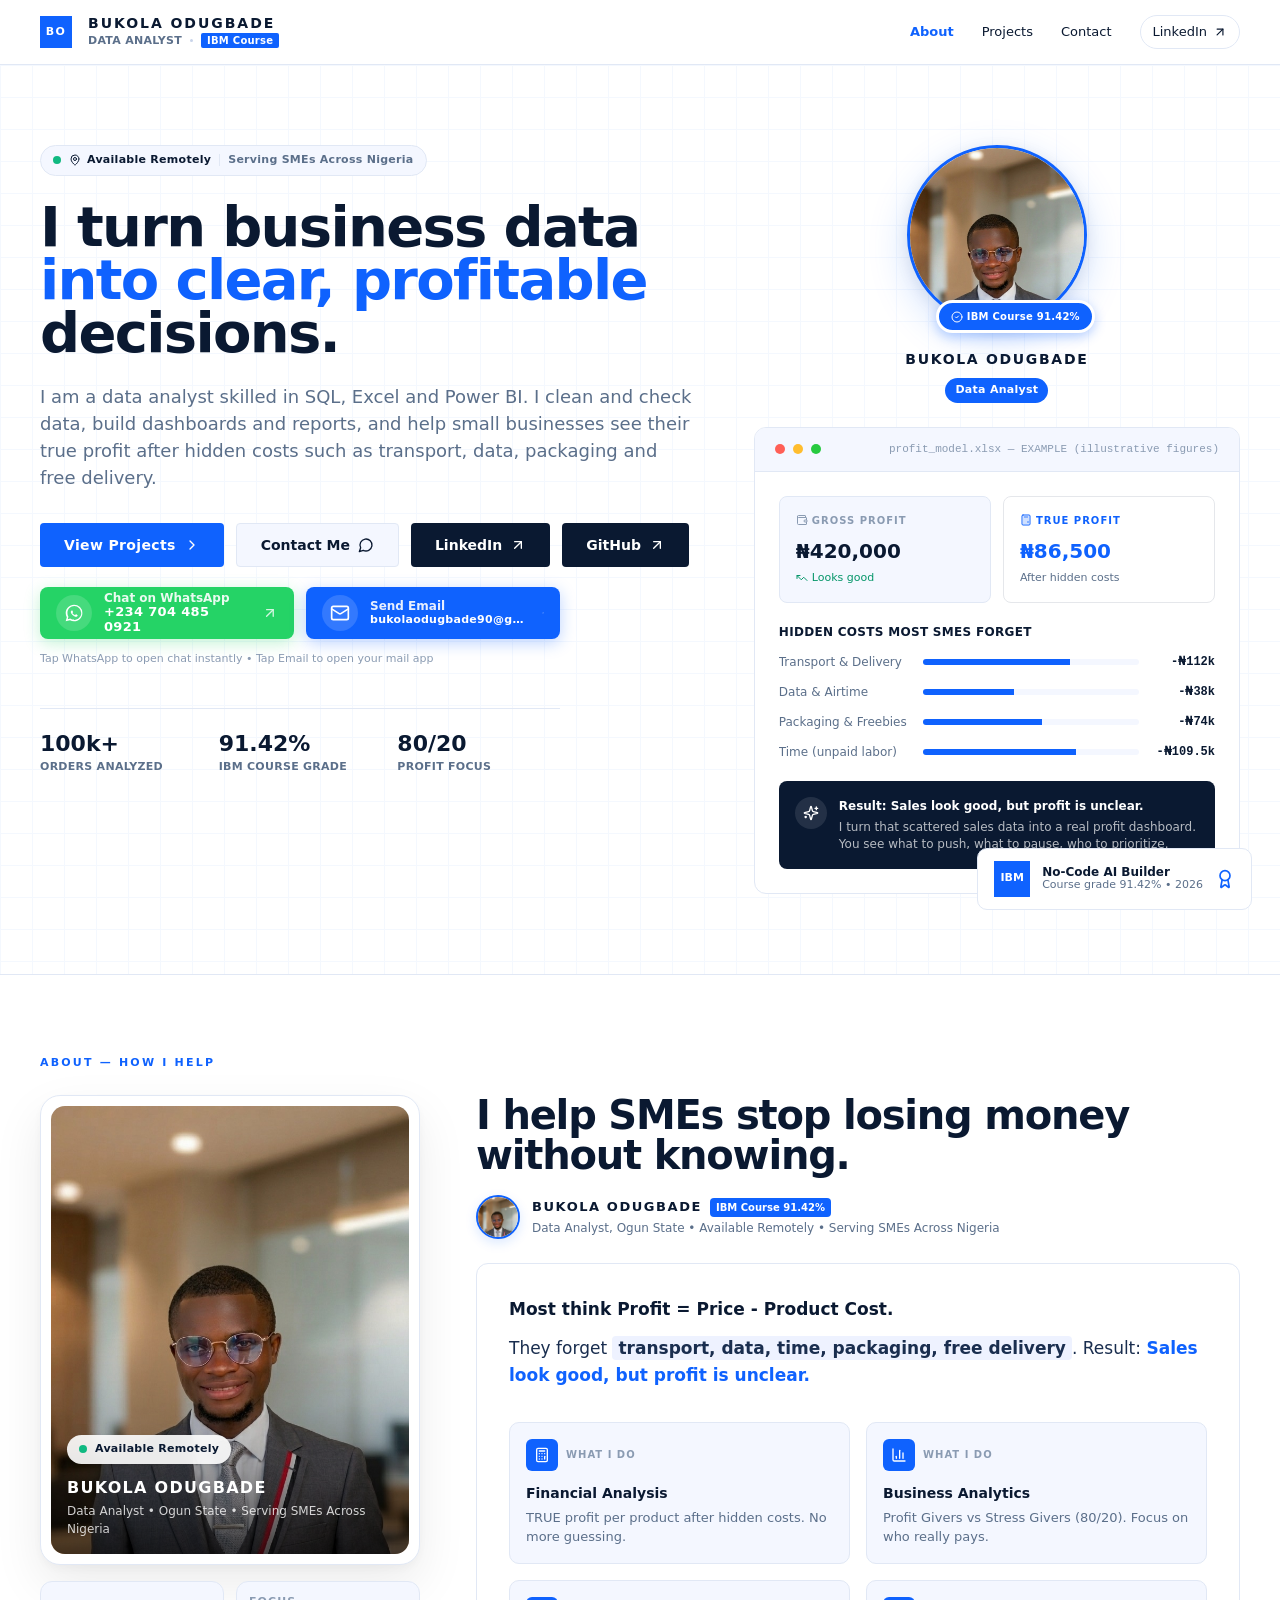
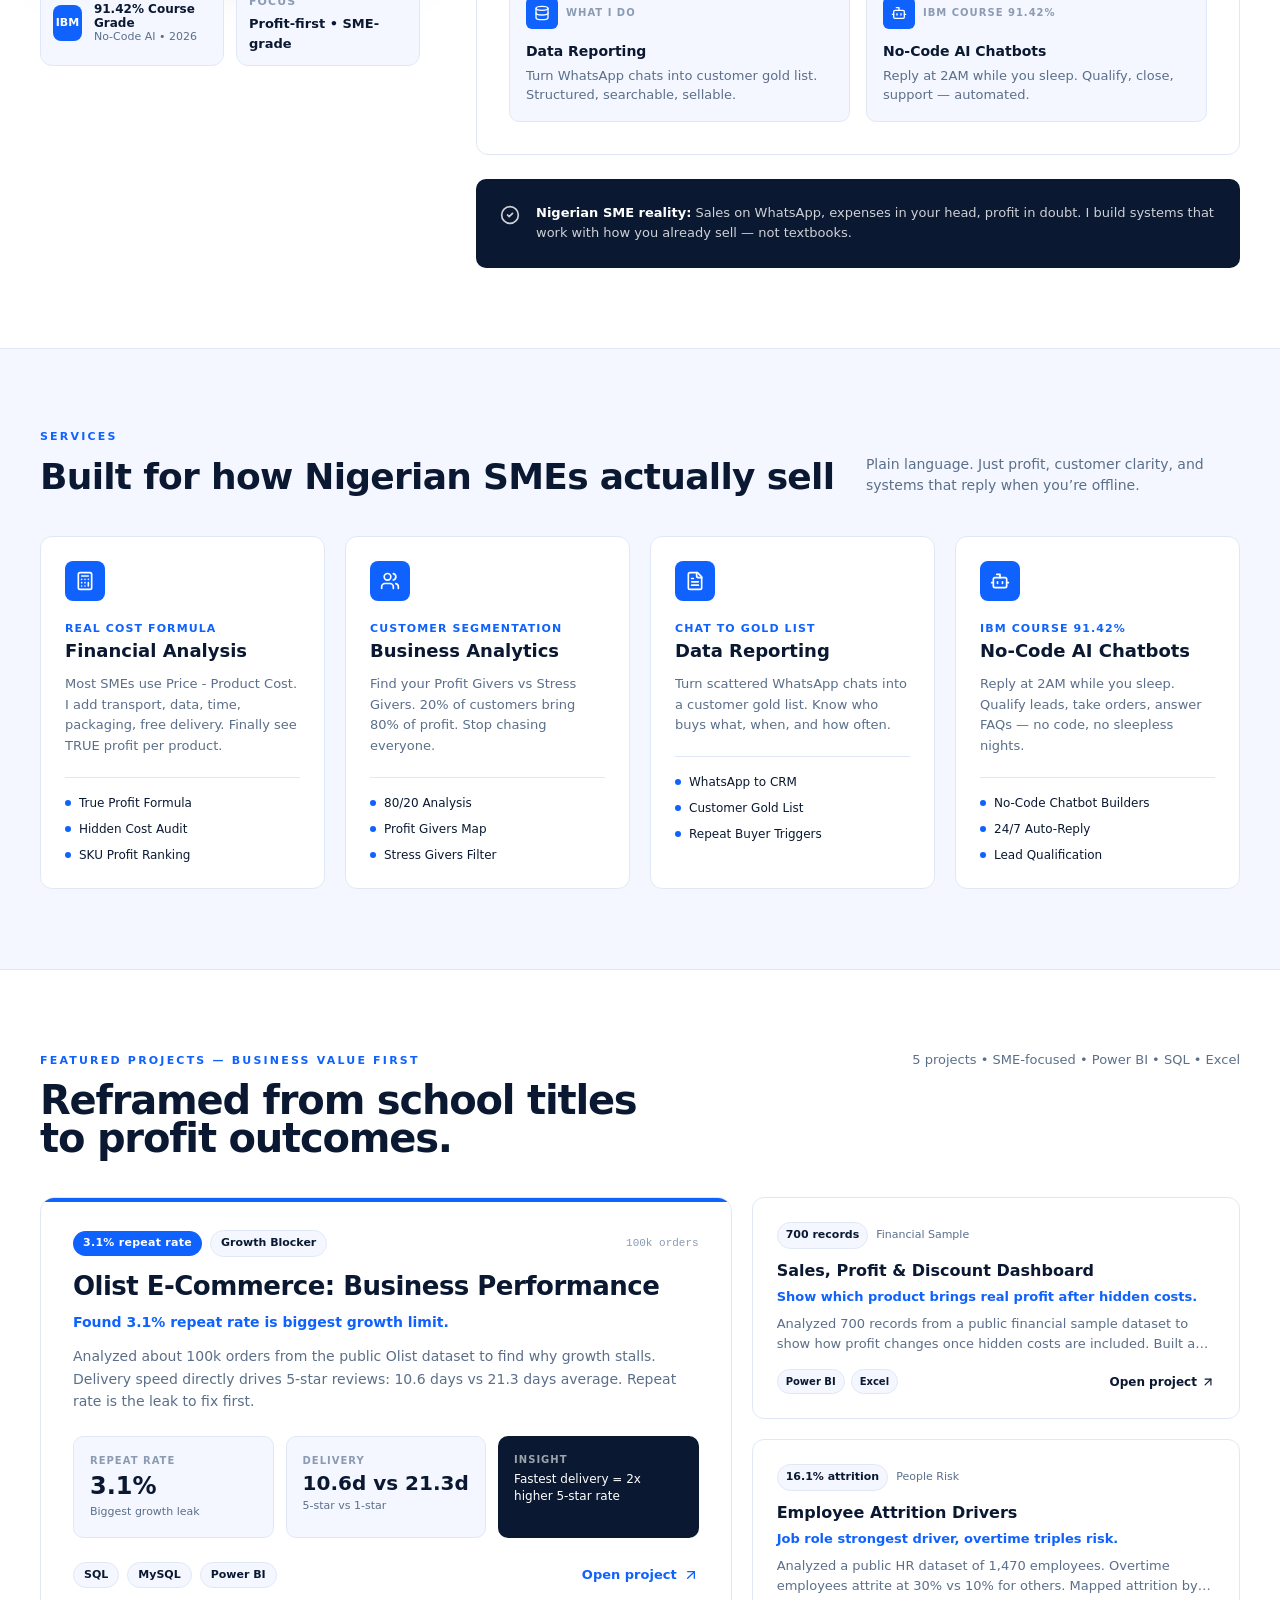
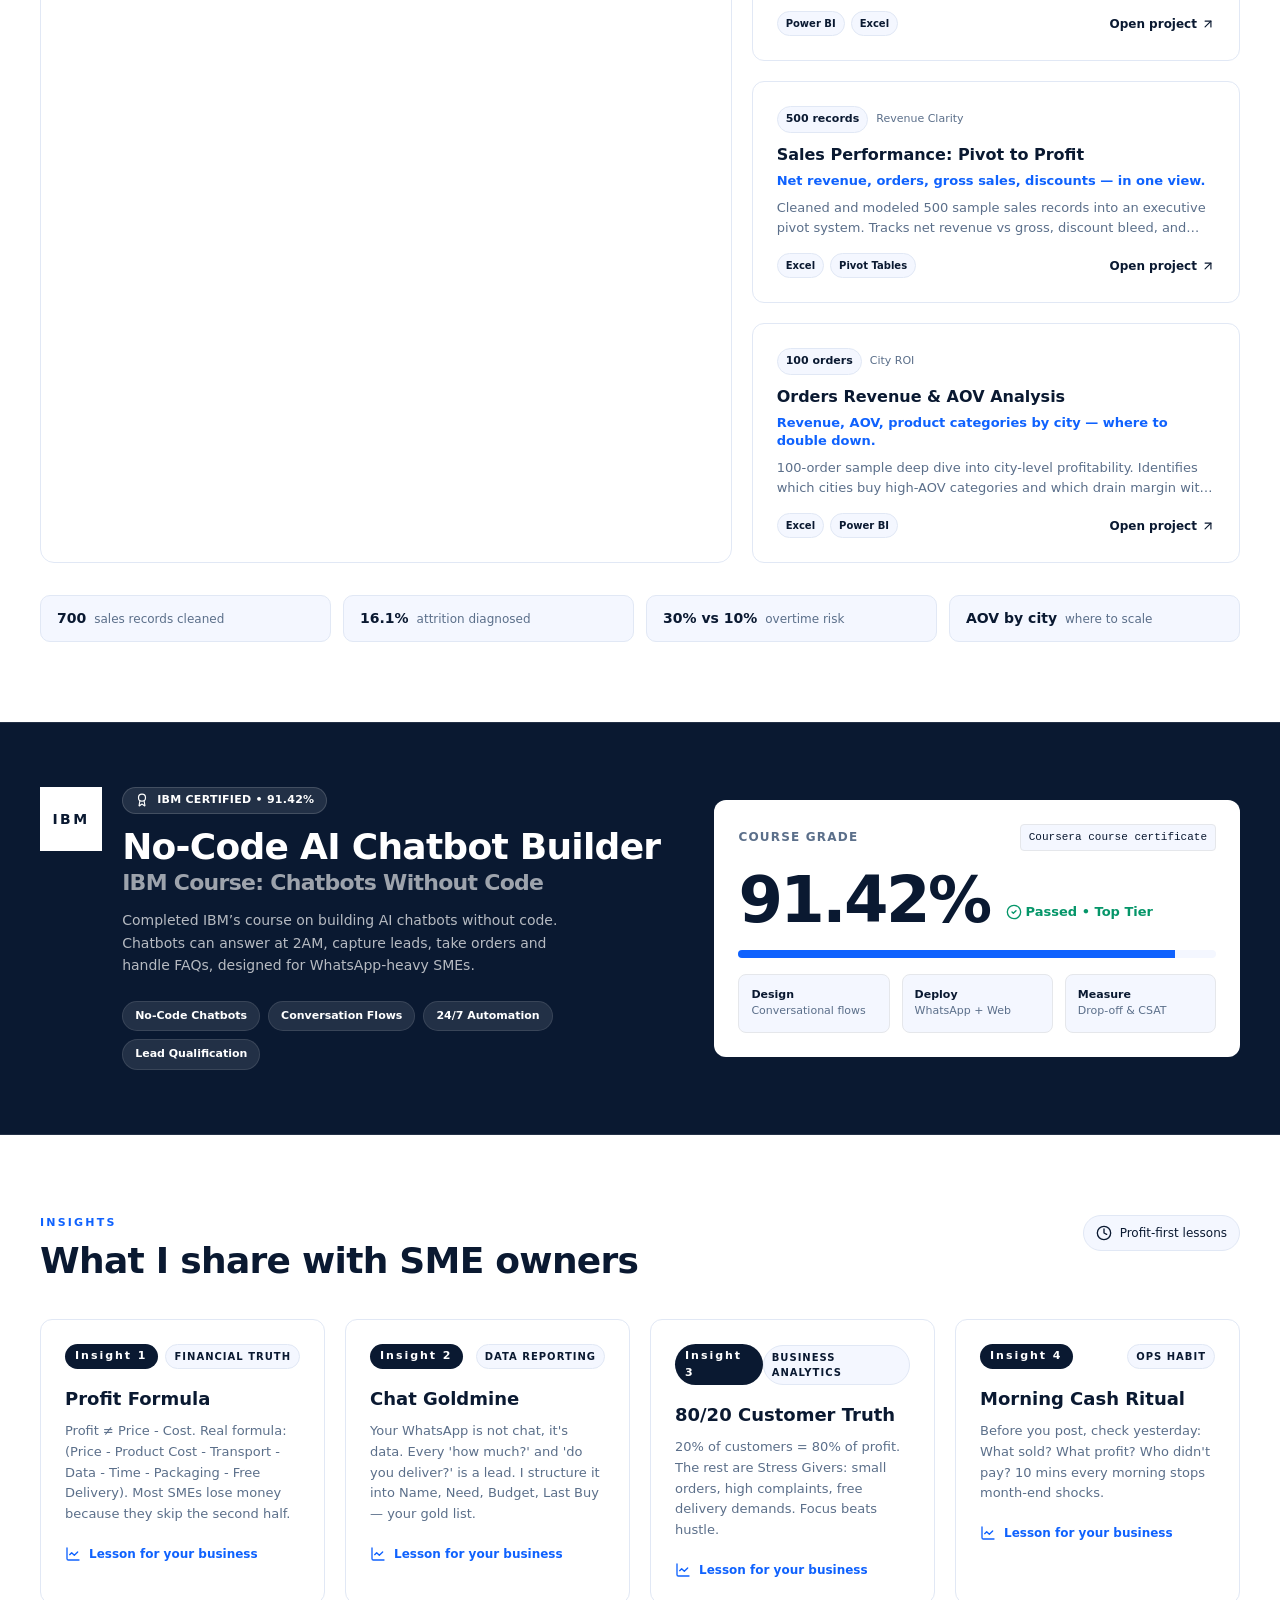
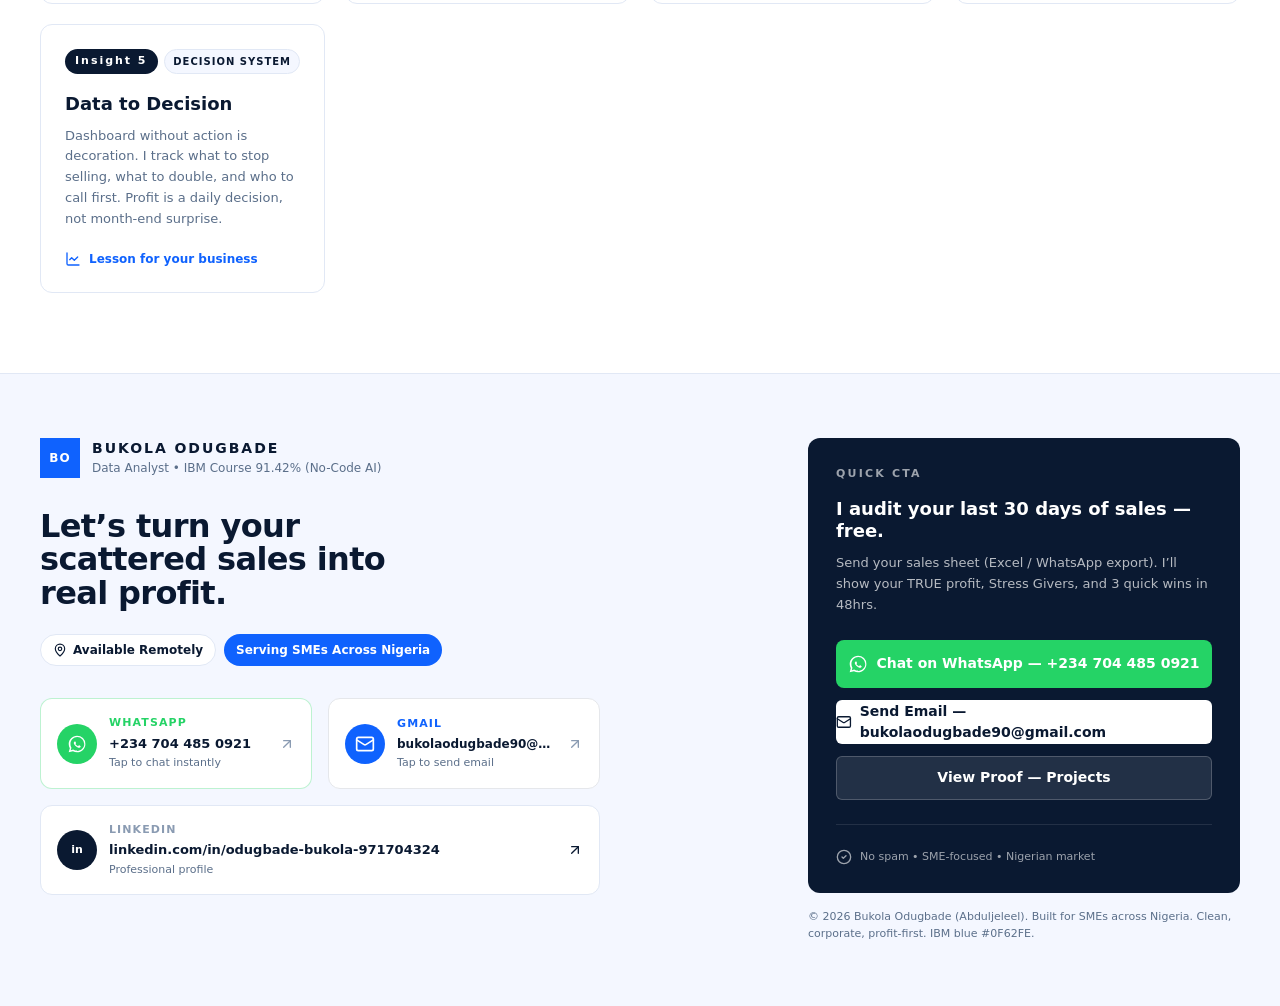
==== commit 007ecb7c: "Rename bukola_portfolio_cleaned.html to index.html" ====
--- a/index.html
+++ b/index.html
@@ -3,7 +3,7 @@
 <head>
   <meta charset="UTF-8">
   <meta name="viewport" content="width=device-width, initial-scale=1">
-  <title>React Artifact</title>
+  <title>Bukola Odugbade | Data Analyst</title><meta name="description" content="Data Analyst skilled in SQL, Excel and Power BI. Financial and business data analysis, dashboards and reporting."><meta property="og:title" content="Bukola Odugbade | Data Analyst"><meta property="og:description" content="Data Analyst skilled in SQL, Excel and Power BI.">
   <style>*,:after,:before{--tw-border-spacing-x:0;--tw-border-spacing-y:0;--tw-translate-x:0;--tw-translate-y:0;--tw-rotate:0;--tw-skew-x:0;--tw-skew-y:0;--tw-scale-x:1;--tw-scale-y:1;--tw-pan-x: ;--tw-pan-y: ;--tw-pinch-zoom: ;--tw-scroll-snap-strictness:proximity;--tw-gradient-from-position: ;--tw-gradient-via-position: ;--tw-gradient-to-position: ;--tw-ordinal: ;--tw-slashed-zero: ;--tw-numeric-figure: ;--tw-numeric-spacing: ;--tw-numeric-fraction: ;--tw-ring-inset: ;--tw-ring-offset-width:0px;--tw-ring-offset-color:#fff;--tw-ring-color:rgba(59,130,246,.5);--tw-ring-offset-shadow:0 0 #0000;--tw-ring-shadow:0 0 #0000;--tw-shadow:0 0 #0000;--tw-shadow-colored:0 0 #0000;--tw-blur: ;--tw-brightness: ;--tw-contrast: ;--tw-grayscale: ;--tw-hue-rotate: ;--tw-invert: ;--tw-saturate: ;--tw-sepia: ;--tw-drop-shadow: ;--tw-backdrop-blur: ;--tw-backdrop-brightness: ;--tw-backdrop-contrast: ;--tw-backdrop-grayscale: ;--tw-backdrop-hue-rotate: ;--tw-backdrop-invert: ;--tw-backdrop-opacity: ;--tw-backdrop-saturate: ;--tw-backdrop-sepia: ;--tw-contain-size: ;--tw-contain-layout: ;--tw-contain-paint: ;--tw-contain-style: }::backdrop{--tw-border-spacing-x:0;--tw-border-spacing-y:0;--tw-translate-x:0;--tw-translate-y:0;--tw-rotate:0;--tw-skew-x:0;--tw-skew-y:0;--tw-scale-x:1;--tw-scale-y:1;--tw-pan-x: ;--tw-pan-y: ;--tw-pinch-zoom: ;--tw-scroll-snap-strictness:proximity;--tw-gradient-from-position: ;--tw-gradient-via-position: ;--tw-gradient-to-position: ;--tw-ordinal: ;--tw-slashed-zero: ;--tw-numeric-figure: ;--tw-numeric-spacing: ;--tw-numeric-fraction: ;--tw-ring-inset: ;--tw-ring-offset-width:0px;--tw-ring-offset-color:#fff;--tw-ring-color:rgba(59,130,246,.5);--tw-ring-offset-shadow:0 0 #0000;--tw-ring-shadow:0 0 #0000;--tw-shadow:0 0 #0000;--tw-shadow-colored:0 0 #0000;--tw-blur: ;--tw-brightness: ;--tw-contrast: ;--tw-grayscale: ;--tw-hue-rotate: ;--tw-invert: ;--tw-saturate: ;--tw-sepia: ;--tw-drop-shadow: ;--tw-backdrop-blur: ;--tw-backdrop-brightness: ;--tw-backdrop-contrast: ;--tw-backdrop-grayscale: ;--tw-backdrop-hue-rotate: ;--tw-backdrop-invert: ;--tw-backdrop-opacity: ;--tw-backdrop-saturate: ;--tw-backdrop-sepia: ;--tw-contain-size: ;--tw-contain-layout: ;--tw-contain-paint: ;--tw-contain-style: }/*! tailwindcss v3.4.18 | MIT License | https://tailwindcss.com*/*,:after,:before{box-sizing:border-box;border:0 solid #e5e7eb}:after,:before{--tw-content:""}:host,html{line-height:1.5;-webkit-text-size-adjust:100%;-moz-tab-size:4;-o-tab-size:4;tab-size:4;font-family:ui-sans-serif,system-ui,sans-serif,Apple Color Emoji,Segoe UI Emoji,Segoe UI Symbol,Noto Color Emoji;font-feature-settings:normal;font-variation-settings:normal;-webkit-tap-highlight-color:transparent}body{margin:0;line-height:inherit}hr{height:0;color:inherit;border-top-width:1px}abbr:where([title]){-webkit-text-decoration:underline dotted;text-decoration:underline dotted}h1,h2,h3,h4,h5,h6{font-size:inherit;font-weight:inherit}a{color:inherit;text-decoration:inherit}b,strong{font-weight:bolder}code,kbd,pre,samp{font-family:ui-monospace,SFMono-Regular,Menlo,Monaco,Consolas,Liberation Mono,Courier New,monospace;font-feature-settings:normal;font-variation-settings:normal;font-size:1em}small{font-size:80%}sub,sup{font-size:75%;line-height:0;position:relative;vertical-align:baseline}sub{bottom:-.25em}sup{top:-.5em}table{text-indent:0;border-color:inherit;border-collapse:collapse}button,input,optgroup,select,textarea{font-family:inherit;font-feature-settings:inherit;font-variation-settings:inherit;font-size:100%;font-weight:inherit;line-height:inherit;letter-spacing:inherit;color:inherit;margin:0;padding:0}button,select{text-transform:none}button,input:where([type=button]),input:where([type=reset]),input:where([type=submit]){-webkit-appearance:button;background-color:transparent;background-image:none}:-moz-focusring{outline:auto}:-moz-ui-invalid{box-shadow:none}progress{vertical-align:baseline}::-webkit-inner-spin-button,::-webkit-outer-spin-button{height:auto}[type=search]{-webkit-appearance:textfield;outline-offset:-2px}::-webkit-search-decoration{-webkit-appearance:none}::-webkit-file-upload-button{-webkit-appearance:button;font:inherit}summary{display:list-item}blockquote,dd,dl,figure,h1,h2,h3,h4,h5,h6,hr,p,pre{margin:0}fieldset{margin:0}fieldset,legend{padding:0}menu,ol,ul{list-style:none;margin:0;padding:0}dialog{padding:0}textarea{resize:vertical}input::-moz-placeholder,textarea::-moz-placeholder{opacity:1;color:#9ca3af}input::placeholder,textarea::placeholder{opacity:1;color:#9ca3af}[role=button],button{cursor:pointer}:disabled{cursor:default}audio,canvas,embed,iframe,img,object,svg,video{display:block;vertical-align:middle}img,video{max-width:100%;height:auto}[hidden]:where(:not([hidden=until-found])){display:none}.container{width:100%}@media (min-width:640px){.container{max-width:640px}}@media (min-width:768px){.container{max-width:768px}}@media (min-width:1024px){.container{max-width:1024px}}@media (min-width:1280px){.container{max-width:1280px}}@media (min-width:1536px){.container{max-width:1536px}}.pointer-events-none{pointer-events:none}.fixed{position:fixed}.absolute{position:absolute}.relative{position:relative}.sticky{position:sticky}.inset-0{inset:0}.-bottom-1{bottom:-.25rem}.-bottom-2{bottom:-.5rem}.-bottom-4{bottom:-1rem}.-right-1{right:-.25rem}.-right-2{right:-.5rem}.bottom-0{bottom:0}.bottom-4{bottom:1rem}.bottom-5{bottom:1.25rem}.left-0{left:0}.left-1\/2{left:50%}.left-4{left:1rem}.right-0{right:0}.right-4{right:1rem}.top-0{top:0}.z-40{z-index:40}.z-50{z-index:50}.mx-auto{margin-left:auto;margin-right:auto}.mb-1{margin-bottom:.25rem}.mb-10{margin-bottom:2.5rem}.mb-3{margin-bottom:.75rem}.mb-4{margin-bottom:1rem}.mb-5{margin-bottom:1.25rem}.mb-6{margin-bottom:1.5rem}.ml-auto{margin-left:auto}.mt-0\.5{margin-top:.125rem}.mt-1{margin-top:.25rem}.mt-10{margin-top:2.5rem}.mt-2{margin-top:.5rem}.mt-3{margin-top:.75rem}.mt-4{margin-top:1rem}.mt-5{margin-top:1.25rem}.mt-6{margin-top:1.5rem}.mt-8{margin-top:2rem}.mt-\[2px\]{margin-top:2px}.line-clamp-2{overflow:hidden;display:-webkit-box;-webkit-box-orient:vertical;-webkit-line-clamp:2}.block{display:block}.flex{display:flex}.inline-flex{display:inline-flex}.grid{display:grid}.hidden{display:none}.aspect-\[4\/5\]{aspect-ratio:4/5}.h-1\.5{height:.375rem}.h-10{height:2.5rem}.h-11{height:2.75rem}.h-12{height:3rem}.h-16{height:4rem}.h-2{height:.5rem}.h-2\.5{height:.625rem}.h-3{height:.75rem}.h-3\.5{height:.875rem}.h-4{height:1rem}.h-5{height:1.25rem}.h-8{height:2rem}.h-9{height:2.25rem}.h-\[140px\]{height:140px}.h-\[180px\]{height:180px}.h-\[320px\]{height:320px}.h-\[3px\]{height:3px}.h-\[44px\]{height:44px}.h-\[4px\]{height:4px}.h-\[52\%\]{height:52%}.h-\[52px\]{height:52px}.h-\[64px\]{height:64px}.h-\[var\(--safe-area-inset-top\)\]{height:var(--safe-area-inset-top)}.h-full{height:100%}.min-h-screen{min-height:100vh}.w-1\.5{width:.375rem}.w-10{width:2.5rem}.w-16{width:4rem}.w-2{width:.5rem}.w-2\.5{width:.625rem}.w-3{width:.75rem}.w-3\.5{width:.875rem}.w-4{width:1rem}.w-5{width:1.25rem}.w-8{width:2rem}.w-9{width:2.25rem}.w-\[132px\]{width:132px}.w-\[140px\]{width:140px}.w-\[180px\]{width:180px}.w-\[1px\]{width:1px}.w-\[3px\]{width:3px}.w-\[44px\]{width:44px}.w-\[64px\]{width:64px}.w-full{width:100%}.min-w-0{min-width:0}.max-w-\[1280px\]{max-width:1280px}.max-w-\[160px\]{max-width:160px}.max-w-\[18ch\]{max-width:18ch}.max-w-\[20ch\]{max-width:20ch}.max-w-\[42ch\]{max-width:42ch}.max-w-\[520px\]{max-width:520px}.max-w-\[52ch\]{max-width:52ch}.max-w-\[560px\]{max-width:560px}.max-w-\[58ch\]{max-width:58ch}.flex-1{flex:1 1 0%}.flex-shrink-0{flex-shrink:0}.-translate-x-1\/2{--tw-translate-x:-50%}.-translate-x-1\/2,.rotate-180{transform:translate(var(--tw-translate-x),var(--tw-translate-y)) rotate(var(--tw-rotate)) skewX(var(--tw-skew-x)) skewY(var(--tw-skew-y)) scaleX(var(--tw-scale-x)) scaleY(var(--tw-scale-y))}.rotate-180{--tw-rotate:180deg}.scale-\[1\.01\]{--tw-scale-x:1.01;--tw-scale-y:1.01}.scale-\[1\.01\],.scale-\[1\.02\]{transform:translate(var(--tw-translate-x),var(--tw-translate-y)) rotate(var(--tw-rotate)) skewX(var(--tw-skew-x)) skewY(var(--tw-skew-y)) scaleX(var(--tw-scale-x)) scaleY(var(--tw-scale-y))}.scale-\[1\.02\]{--tw-scale-x:1.02;--tw-scale-y:1.02}@keyframes pulse{50%{opacity:.5}}.animate-pulse{animation:pulse 2s cubic-bezier(.4,0,.6,1) infinite}.grid-cols-1{grid-template-columns:repeat(1,minmax(0,1fr))}.grid-cols-2{grid-template-columns:repeat(2,minmax(0,1fr))}.grid-cols-3{grid-template-columns:repeat(3,minmax(0,1fr))}.flex-col{flex-direction:column}.flex-wrap{flex-wrap:wrap}.place-items-center{place-items:center}.items-start{align-items:flex-start}.items-end{align-items:flex-end}.items-center{align-items:center}.items-baseline{align-items:baseline}.justify-center{justify-content:center}.justify-between{justify-content:space-between}.gap-1{gap:.25rem}.gap-1\.5{gap:.375rem}.gap-10{gap:2.5rem}.gap-2{gap:.5rem}.gap-3{gap:.75rem}.gap-4{gap:1rem}.gap-5{gap:1.25rem}.gap-6{gap:1.5rem}.gap-7{gap:1.75rem}.gap-8{gap:2rem}.space-y-2>:not([hidden])~:not([hidden]){--tw-space-y-reverse:0;margin-top:calc(.5rem*(1 - var(--tw-space-y-reverse)));margin-bottom:calc(.5rem*var(--tw-space-y-reverse))}.space-y-3>:not([hidden])~:not([hidden]){--tw-space-y-reverse:0;margin-top:calc(.75rem*(1 - var(--tw-space-y-reverse)));margin-bottom:calc(.75rem*var(--tw-space-y-reverse))}.space-y-5>:not([hidden])~:not([hidden]){--tw-space-y-reverse:0;margin-top:calc(1.25rem*(1 - var(--tw-space-y-reverse)));margin-bottom:calc(1.25rem*var(--tw-space-y-reverse))}.space-y-6>:not([hidden])~:not([hidden]){--tw-space-y-reverse:0;margin-top:calc(1.5rem*(1 - var(--tw-space-y-reverse)));margin-bottom:calc(1.5rem*var(--tw-space-y-reverse))}.overflow-hidden,.truncate{overflow:hidden}.truncate{text-overflow:ellipsis}.truncate,.whitespace-nowrap{white-space:nowrap}.rounded{border-radius:.25rem}.rounded-\[10px\]{border-radius:10px}.rounded-\[12px\]{border-radius:12px}.rounded-\[14px\]{border-radius:14px}.rounded-\[20px\]{border-radius:20px}.rounded-\[2px\]{border-radius:2px}.rounded-\[4px\]{border-radius:4px}.rounded-\[6px\]{border-radius:6px}.rounded-\[8px\]{border-radius:8px}.rounded-full{border-radius:9999px}.border{border-width:1px}.border-2,.border-\[2px\]{border-width:2px}.border-\[3px\]{border-width:3px}.border-y{border-top-width:1px}.border-b,.border-y{border-bottom-width:1px}.border-t{border-top-width:1px}.border-\[\#0F62FE\]{--tw-border-opacity:1;border-color:rgb(15 98 254/var(--tw-border-opacity,1))}.border-\[\#25D366\]\/30{border-color:rgba(37,211,102,.3)}.border-\[var\(--border\)\]{border-color:var(--border)}.border-white{--tw-border-opacity:1;border-color:rgb(255 255 255/var(--tw-border-opacity,1))}.border-white\/10{border-color:hsla(0,0%,100%,.1)}.border-white\/15{border-color:hsla(0,0%,100%,.15)}.border-white\/20{border-color:hsla(0,0%,100%,.2)}.bg-\[\#0F62FE\]{--tw-bg-opacity:1;background-color:rgb(15 98 254/var(--tw-bg-opacity,1))}.bg-\[\#25D366\]{--tw-bg-opacity:1;background-color:rgb(37 211 102/var(--tw-bg-opacity,1))}.bg-\[\#27CA40\]{--tw-bg-opacity:1;background-color:rgb(39 202 64/var(--tw-bg-opacity,1))}.bg-\[\#FF5F56\]{--tw-bg-opacity:1;background-color:rgb(255 95 86/var(--tw-bg-opacity,1))}.bg-\[\#FFBD2E\]{--tw-bg-opacity:1;background-color:rgb(255 189 46/var(--tw-bg-opacity,1))}.bg-\[color-mix\(in_srgb\2c var\(--bg\)_88\%\2c transparent\)\]{background-color:color-mix(in srgb,var(--bg) 88%,transparent)}.bg-\[var\(--bg\)\]{background-color:var(--bg)}.bg-\[var\(--border\)\]{background-color:var(--border)}.bg-\[var\(--border-strong\)\]{background-color:var(--border-strong)}.bg-\[var\(--ibm-blue\)\]{background-color:var(--ibm-blue)}.bg-\[var\(--ink\)\]{background-color:var(--ink)}.bg-\[var\(--navy\)\]{background-color:var(--navy)}.bg-\[var\(--surface\)\]{background-color:var(--surface)}.bg-\[var\(--surface-2\)\]{background-color:var(--surface-2)}.bg-\[var\(--surface-3\)\]{background-color:var(--surface-3)}.bg-emerald-500{--tw-bg-opacity:1;background-color:rgb(16 185 129/var(--tw-bg-opacity,1))}.bg-white{--tw-bg-opacity:1;background-color:rgb(255 255 255/var(--tw-bg-opacity,1))}.bg-white\/10{background-color:hsla(0,0%,100%,.1)}.bg-white\/15{background-color:hsla(0,0%,100%,.15)}.bg-white\/90{background-color:hsla(0,0%,100%,.9)}.bg-gradient-to-t{background-image:linear-gradient(to top,var(--tw-gradient-stops))}.from-black\/70{--tw-gradient-from:rgba(0,0,0,.7) var(--tw-gradient-from-position);--tw-gradient-to:transparent var(--tw-gradient-to-position);--tw-gradient-stops:var(--tw-gradient-from),var(--tw-gradient-to)}.via-black\/20{--tw-gradient-to:transparent var(--tw-gradient-to-position);--tw-gradient-stops:var(--tw-gradient-from),rgba(0,0,0,.2) var(--tw-gradient-via-position),var(--tw-gradient-to)}.to-transparent{--tw-gradient-to:transparent var(--tw-gradient-to-position)}.object-cover{-o-object-fit:cover;object-fit:cover}.object-\[center_16\%\]{-o-object-position:center 16%;object-position:center 16%}.object-\[center_18\%\]{-o-object-position:center 18%;object-position:center 18%}.object-\[center_20\%\]{-o-object-position:center 20%;object-position:center 20%}.object-\[center_22\%\]{-o-object-position:center 22%;object-position:center 22%}.p-2\.5{padding:.625rem}.p-3{padding:.75rem}.p-4{padding:1rem}.p-5{padding:1.25rem}.p-6{padding:1.5rem}.px-1\.5{padding-left:.375rem;padding-right:.375rem}.px-2{padding-left:.5rem;padding-right:.5rem}.px-2\.5{padding-left:.625rem;padding-right:.625rem}.px-3{padding-left:.75rem;padding-right:.75rem}.px-4{padding-left:1rem;padding-right:1rem}.px-5{padding-left:1.25rem;padding-right:1.25rem}.px-6{padding-left:1.5rem;padding-right:1.5rem}.py-0\.5{padding-top:.125rem;padding-bottom:.125rem}.py-1{padding-top:.25rem;padding-bottom:.25rem}.py-1\.5{padding-top:.375rem;padding-bottom:.375rem}.py-10{padding-top:2.5rem;padding-bottom:2.5rem}.py-12{padding-top:3rem;padding-bottom:3rem}.py-14{padding-top:3.5rem;padding-bottom:3.5rem}.py-2{padding-top:.5rem;padding-bottom:.5rem}.py-3{padding-top:.75rem;padding-bottom:.75rem}.pt-4{padding-top:1rem}.pt-6{padding-top:1.5rem}.text-left{text-align:left}.text-center{text-align:center}.text-right{text-align:right}.font-mono{font-family:ui-monospace,SFMono-Regular,Menlo,Monaco,Consolas,Liberation Mono,Courier New,monospace}.text-\[10px\]{font-size:10px}.text-\[11px\]{font-size:11px}.text-\[12px\]{font-size:12px}.text-\[13px\]{font-size:13px}.text-\[14px\]{font-size:14px}.text-\[15px\]{font-size:15px}.text-\[16px\]{font-size:16px}.text-\[18px\]{font-size:18px}.text-\[20px\]{font-size:20px}.text-\[22px\]{font-size:22px}.text-\[24px\]{font-size:24px}.text-\[28px\]{font-size:28px}.text-\[32px\]{font-size:32px}.text-\[42px\]{font-size:42px}.text-\[64px\]{font-size:64px}.text-\[9px\]{font-size:9px}.font-\[800\]{font-weight:800}.font-\[900\],.font-black{font-weight:900}.font-bold{font-weight:700}.font-extrabold{font-weight:800}.font-medium{font-weight:500}.font-semibold{font-weight:600}.uppercase{text-transform:uppercase}.leading-\[0\.8\]{line-height:.8}.leading-\[0\.95\]{line-height:.95}.leading-\[1\.05\]{line-height:1.05}.leading-\[1\.15\]{line-height:1.15}.leading-\[1\.1\]{line-height:1.1}.leading-\[1\.2\]{line-height:1.2}.leading-\[1\.4\]{line-height:1.4}.leading-\[1\.5\]{line-height:1.5}.leading-\[1\.6\]{line-height:1.6}.leading-\[1\],.leading-none{line-height:1}.tracking-\[-0\.02em\]{letter-spacing:-.02em}.tracking-\[-0\.03em\]{letter-spacing:-.03em}.tracking-\[-0\.04em\]{letter-spacing:-.04em}.tracking-\[0\.08em\]{letter-spacing:.08em}.tracking-\[0\.12em\]{letter-spacing:.12em}.tracking-\[0\.14em\]{letter-spacing:.14em}.tracking-\[0\.18em\]{letter-spacing:.18em}.tracking-\[0\.2em\]{letter-spacing:.2em}.tracking-wide{letter-spacing:.025em}.tracking-widest{letter-spacing:.1em}.text-\[\#25D366\]{--tw-text-opacity:1;color:rgb(37 211 102/var(--tw-text-opacity,1))}.text-\[var\(--bg\)\]{color:var(--bg)}.text-\[var\(--ibm-blue\)\]{color:var(--ibm-blue)}.text-\[var\(--ink\)\]{color:var(--ink)}.text-\[var\(--ink-2\)\]{color:var(--ink-2)}.text-\[var\(--ink-faint\)\]{color:var(--ink-faint)}.text-\[var\(--ink-muted\)\]{color:var(--ink-muted)}.text-\[var\(--navy\)\]{color:var(--navy)}.text-emerald-600{--tw-text-opacity:1;color:rgb(5 150 105/var(--tw-text-opacity,1))}.text-white{--tw-text-opacity:1;color:rgb(255 255 255/var(--tw-text-opacity,1))}.text-white\/60{color:hsla(0,0%,100%,.6)}.text-white\/70{color:hsla(0,0%,100%,.7)}.text-white\/80{color:hsla(0,0%,100%,.8)}.opacity-80{opacity:.8}.opacity-90{opacity:.9}.opacity-\[0\.04\]{opacity:.04}.shadow{--tw-shadow:0 1px 3px 0 rgba(0,0,0,.1),0 1px 2px -1px rgba(0,0,0,.1);--tw-shadow-colored:0 1px 3px 0 var(--tw-shadow-color),0 1px 2px -1px var(--tw-shadow-color);box-shadow:var(--tw-ring-offset-shadow,0 0 #0000),var(--tw-ring-shadow,0 0 #0000),var(--tw-shadow)}.shadow-\[0_10px_30px_rgba\(15\2c 98\2c 254\2c 0\.18\)\2c 0_4px_12px_rgba\(0\2c 0\2c 0\2c 0\.08\)\]{--tw-shadow:0 10px 30px rgba(15,98,254,.18),0 4px 12px rgba(0,0,0,.08);--tw-shadow-colored:0 10px 30px var(--tw-shadow-color),0 4px 12px var(--tw-shadow-color);box-shadow:var(--tw-ring-offset-shadow,0 0 #0000),var(--tw-ring-shadow,0 0 #0000),var(--tw-shadow)}.shadow-\[0_12px_40px_rgba\(15\2c 98\2c 254\2c 0\.20\)\2c 0_4px_16px_rgba\(0\2c 0\2c 0\2c 0\.08\)\]{--tw-shadow:0 12px 40px rgba(15,98,254,.2),0 4px 16px rgba(0,0,0,.08);--tw-shadow-colored:0 12px 40px var(--tw-shadow-color),0 4px 16px var(--tw-shadow-color);box-shadow:var(--tw-ring-offset-shadow,0 0 #0000),var(--tw-ring-shadow,0 0 #0000),var(--tw-shadow)}.shadow-\[0_20px_50px_rgba\(0\2c 0\2c 0\2c 0\.08\)\2c 0_4px_12px_rgba\(0\2c 0\2c 0\2c 0\.04\)\]{--tw-shadow:0 20px 50px rgba(0,0,0,.08),0 4px 12px rgba(0,0,0,.04);--tw-shadow-colored:0 20px 50px var(--tw-shadow-color),0 4px 12px var(--tw-shadow-color);box-shadow:var(--tw-ring-offset-shadow,0 0 #0000),var(--tw-ring-shadow,0 0 #0000),var(--tw-shadow)}.shadow-\[0_4px_12px_rgba\(15\2c 98\2c 254\2c 0\.15\)\]{--tw-shadow:0 4px 12px rgba(15,98,254,.15);--tw-shadow-colored:0 4px 12px var(--tw-shadow-color);box-shadow:var(--tw-ring-offset-shadow,0 0 #0000),var(--tw-ring-shadow,0 0 #0000),var(--tw-shadow)}.shadow-\[0_4px_12px_rgba\(15\2c 98\2c 254\2c 0\.3\)\]{--tw-shadow:0 4px 12px rgba(15,98,254,.3);--tw-shadow-colored:0 4px 12px var(--tw-shadow-color);box-shadow:var(--tw-ring-offset-shadow,0 0 #0000),var(--tw-ring-shadow,0 0 #0000),var(--tw-shadow)}.shadow-\[0_4px_16px_rgba\(15\2c 98\2c 254\2c 0\.28\)\]{--tw-shadow:0 4px 16px rgba(15,98,254,.28);--tw-shadow-colored:0 4px 16px var(--tw-shadow-color);box-shadow:var(--tw-ring-offset-shadow,0 0 #0000),var(--tw-ring-shadow,0 0 #0000),var(--tw-shadow)}.shadow-\[0_4px_16px_rgba\(37\2c 211\2c 102\2c 0\.28\)\]{--tw-shadow:0 4px 16px rgba(37,211,102,.28);--tw-shadow-colored:0 4px 16px var(--tw-shadow-color)}.shadow-\[0_4px_16px_rgba\(37\2c 211\2c 102\2c 0\.28\)\],.shadow-lg{box-shadow:var(--tw-ring-offset-shadow,0 0 #0000),var(--tw-ring-shadow,0 0 #0000),var(--tw-shadow)}.shadow-lg{--tw-shadow:0 10px 15px -3px rgba(0,0,0,.1),0 4px 6px -4px rgba(0,0,0,.1);--tw-shadow-colored:0 10px 15px -3px var(--tw-shadow-color),0 4px 6px -4px var(--tw-shadow-color)}.shadow-md{--tw-shadow:0 4px 6px -1px rgba(0,0,0,.1),0 2px 4px -2px rgba(0,0,0,.1);--tw-shadow-colored:0 4px 6px -1px var(--tw-shadow-color),0 2px 4px -2px var(--tw-shadow-color);box-shadow:var(--tw-ring-offset-shadow,0 0 #0000),var(--tw-ring-shadow,0 0 #0000),var(--tw-shadow)}.shadow-\[var\(--card-shadow\)\]{--tw-shadow-color:var(--card-shadow);--tw-shadow:var(--tw-shadow-colored)}.ring-white{--tw-ring-opacity:1;--tw-ring-color:rgb(255 255 255/var(--tw-ring-opacity,1))}.filter{filter:var(--tw-blur) var(--tw-brightness) var(--tw-contrast) var(--tw-grayscale) var(--tw-hue-rotate) var(--tw-invert) var(--tw-saturate) var(--tw-sepia) var(--tw-drop-shadow)}.backdrop-blur{--tw-backdrop-blur:blur(8px)}.backdrop-blur,.backdrop-blur-xl{backdrop-filter:var(--tw-backdrop-blur) var(--tw-backdrop-brightness) var(--tw-backdrop-contrast) var(--tw-backdrop-grayscale) var(--tw-backdrop-hue-rotate) var(--tw-backdrop-invert) var(--tw-backdrop-opacity) var(--tw-backdrop-saturate) var(--tw-backdrop-sepia)}.backdrop-blur-xl{--tw-backdrop-blur:blur(24px)}.transition-all{transition-property:all;transition-timing-function:cubic-bezier(.4,0,.2,1);transition-duration:.15s}.transition-colors{transition-property:color,background-color,border-color,text-decoration-color,fill,stroke;transition-timing-function:cubic-bezier(.4,0,.2,1);transition-duration:.15s}.transition-opacity{transition-property:opacity;transition-timing-function:cubic-bezier(.4,0,.2,1);transition-duration:.15s}.transition-shadow{transition-property:box-shadow;transition-timing-function:cubic-bezier(.4,0,.2,1);transition-duration:.15s}.transition-transform{transition-property:transform;transition-timing-function:cubic-bezier(.4,0,.2,1);transition-duration:.15s}:root{--ibm-blue:#0f62fe;--ibm-blue-hover:#0353e9;--bg:#fff;--surface:#f4f7ff;--surface-2:#fff;--surface-3:#eef2ff;--ink:#0a1931;--ink-2:#1a2e4f;--ink-muted:#5b6f8a;--ink-faint:#8a9bb2;--border:#e1e8f5;--border-strong:#c8d4ea;--navy:#0a1931;--navy-2:#102542;--success:#0f62fe;--card-shadow:0 1px 2px rgba(10,25,49,.06),0 8px 24px rgba(10,25,49,.06);--card-shadow-hover:0 4px 12px rgba(10,25,49,.08),0 16px 40px rgba(10,25,49,.12)}@media (prefers-color-scheme:dark){:root{--bg:#070e1e;--surface:#0e1a30;--surface-2:#111e36;--surface-3:#172a4a;--ink:#eaf0ff;--ink-2:#c2d0e8;--ink-muted:#8a9fc0;--ink-faint:#5f7aa0;--border:#1e3357;--border-strong:#2a456f;--navy:#070e1e;--navy-2:#0e1a30;--card-shadow:0 1px 2px rgba(0,0,0,.4),0 8px 24px rgba(0,0,0,.3);--card-shadow-hover:0 4px 12px rgba(0,0,0,.5),0 16px 40px rgba(0,0,0,.4)}}*{-webkit-font-smoothing:antialiased;-moz-osx-font-smoothing:grayscale}html{scroll-behavior:smooth}body{background:var(--bg);color:var(--ink);font-family:Sora,General Sans,IBM Plex Sans,ui-sans-serif,system-ui,-apple-system,BlinkMacSystemFont,Segoe UI,sans-serif;line-height:1.5}.no-scrollbar::-webkit-scrollbar{display:none}.no-scrollbar{-ms-overflow-style:none;scrollbar-width:none}.selection\:bg-\[var\(--ibm-blue\)\] ::-moz-selection{background-color:var(--ibm-blue)}.selection\:bg-\[var\(--ibm-blue\)\] ::selection{background-color:var(--ibm-blue)}.selection\:text-white ::-moz-selection{--tw-text-opacity:1;color:rgb(255 255 255/var(--tw-text-opacity,1))}.selection\:text-white ::selection{--tw-text-opacity:1;color:rgb(255 255 255/var(--tw-text-opacity,1))}.selection\:bg-\[var\(--ibm-blue\)\]::-moz-selection{background-color:var(--ibm-blue)}.selection\:bg-\[var\(--ibm-blue\)\]::selection{background-color:var(--ibm-blue)}.selection\:text-white::-moz-selection{--tw-text-opacity:1;color:rgb(255 255 255/var(--tw-text-opacity,1))}.selection\:text-white::selection{--tw-text-opacity:1;color:rgb(255 255 255/var(--tw-text-opacity,1))}.hover\:-translate-y-\[1px\]:hover{--tw-translate-y:-1px}.hover\:-translate-y-\[1px\]:hover,.hover\:-translate-y-\[2px\]:hover{transform:translate(var(--tw-translate-x),var(--tw-translate-y)) rotate(var(--tw-rotate)) skewX(var(--tw-skew-x)) skewY(var(--tw-skew-y)) scaleX(var(--tw-scale-x)) scaleY(var(--tw-scale-y))}.hover\:-translate-y-\[2px\]:hover{--tw-translate-y:-2px}.hover\:border-\[\#25D366\]:hover{--tw-border-opacity:1;border-color:rgb(37 211 102/var(--tw-border-opacity,1))}.hover\:border-\[var\(--border-strong\)\]:hover{border-color:var(--border-strong)}.hover\:border-\[var\(--ibm-blue\)\]:hover{border-color:var(--ibm-blue)}.hover\:bg-\[\#20bd5a\]:hover{--tw-bg-opacity:1;background-color:rgb(32 189 90/var(--tw-bg-opacity,1))}.hover\:bg-\[var\(--ibm-blue-hover\)\]:hover{background-color:var(--ibm-blue-hover)}.hover\:bg-white\/15:hover{background-color:hsla(0,0%,100%,.15)}.hover\:bg-white\/90:hover{background-color:hsla(0,0%,100%,.9)}.hover\:text-\[var\(--ibm-blue\)\]:hover{color:var(--ibm-blue)}.hover\:underline:hover{text-decoration-line:underline}.hover\:opacity-90:hover{opacity:.9}.hover\:shadow-\[0_8px_24px_rgba\(15\2c 98\2c 254\2c 0\.10\)\]:hover{--tw-shadow:0 8px 24px rgba(15,98,254,.1);--tw-shadow-colored:0 8px 24px var(--tw-shadow-color);box-shadow:var(--tw-ring-offset-shadow,0 0 #0000),var(--tw-ring-shadow,0 0 #0000),var(--tw-shadow)}.hover\:shadow-\[0_8px_24px_rgba\(37\2c 211\2c 102\2c 0\.12\)\]:hover{--tw-shadow:0 8px 24px rgba(37,211,102,.12);--tw-shadow-colored:0 8px 24px var(--tw-shadow-color);box-shadow:var(--tw-ring-offset-shadow,0 0 #0000),var(--tw-ring-shadow,0 0 #0000),var(--tw-shadow)}.hover\:shadow-\[var\(--card-shadow-hover\)\]:hover{--tw-shadow-color:var(--card-shadow-hover);--tw-shadow:var(--tw-shadow-colored)}.group:hover .group-hover\:-translate-y-\[1px\]{--tw-translate-y:-1px}.group:hover .group-hover\:-translate-y-\[1px\],.group:hover .group-hover\:translate-x-\[1px\]{transform:translate(var(--tw-translate-x),var(--tw-translate-y)) rotate(var(--tw-rotate)) skewX(var(--tw-skew-x)) skewY(var(--tw-skew-y)) scaleX(var(--tw-scale-x)) scaleY(var(--tw-scale-y))}.group:hover .group-hover\:translate-x-\[1px\]{--tw-translate-x:1px}.group:hover .group-hover\:text-\[\#25D366\]{--tw-text-opacity:1;color:rgb(37 211 102/var(--tw-text-opacity,1))}.group:hover .group-hover\:text-\[var\(--ibm-blue\)\]{color:var(--ibm-blue)}.data-\[active\=true\]\:border-\[var\(--ibm-blue\)\][data-active=true]{border-color:var(--ibm-blue)}.data-\[active\=true\]\:text-\[var\(--ibm-blue\)\][data-active=true]{color:var(--ibm-blue)}.data-\[active\=true\]\:ring-2[data-active=true]{--tw-ring-offset-shadow:var(--tw-ring-inset) 0 0 0 var(--tw-ring-offset-width) var(--tw-ring-offset-color);--tw-ring-shadow:var(--tw-ring-inset) 0 0 0 calc(2px + var(--tw-ring-offset-width)) var(--tw-ring-color);box-shadow:var(--tw-ring-offset-shadow),var(--tw-ring-shadow),var(--tw-shadow,0 0 #0000)}@media (min-width:640px){.sm\:col-span-2{grid-column:span 2/span 2}.sm\:grid-cols-2{grid-template-columns:repeat(2,minmax(0,1fr))}}@media (min-width:768px){.md\:-right-3{right:-.75rem}.md\:flex{display:flex}.md\:grid{display:grid}.md\:hidden{display:none}.md\:grid-cols-2{grid-template-columns:repeat(2,minmax(0,1fr))}.md\:grid-cols-4{grid-template-columns:repeat(4,minmax(0,1fr))}.md\:p-6{padding:1.5rem}.md\:p-7{padding:1.75rem}.md\:p-8{padding:2rem}.md\:px-8{padding-left:2rem;padding-right:2rem}.md\:py-16{padding-top:4rem;padding-bottom:4rem}.md\:py-20{padding-top:5rem;padding-bottom:5rem}.md\:text-\[14px\]{font-size:14px}.md\:text-\[17px\]{font-size:17px}.md\:text-\[18px\]{font-size:18px}.md\:text-\[22px\]{font-size:22px}.md\:text-\[26px\]{font-size:26px}.md\:text-\[32px\]{font-size:32px}.md\:text-\[36px\]{font-size:36px}.md\:text-\[40px\]{font-size:40px}.md\:text-\[48px\]{font-size:48px}}@media (min-width:1024px){.lg\:sticky{position:sticky}.lg\:top-\[88px\]{top:88px}.lg\:col-span-5{grid-column:span 5/span 5}.lg\:col-span-7{grid-column:span 7/span 7}.lg\:flex{display:flex}.lg\:hidden{display:none}.lg\:grid-cols-12{grid-template-columns:repeat(12,minmax(0,1fr))}.lg\:grid-cols-4{grid-template-columns:repeat(4,minmax(0,1fr))}.lg\:grid-cols-\[1\.15fr_0\.85fr\]{grid-template-columns:1.15fr .85fr}.lg\:grid-cols-\[1\.1fr_0\.9fr\]{grid-template-columns:1.1fr .9fr}.lg\:grid-cols-\[1\.2fr_0\.8fr\]{grid-template-columns:1.2fr .8fr}.lg\:grid-cols-\[380px_1fr\]{grid-template-columns:380px 1fr}.lg\:items-stretch{align-items:stretch}.lg\:gap-14{gap:3.5rem}.lg\:px-10{padding-left:2.5rem;padding-right:2.5rem}.lg\:py-20{padding-top:5rem;padding-bottom:5rem}.lg\:pl-8{padding-left:2rem}.lg\:text-\[56px\]{font-size:56px}}
 @tailwind base;@tailwind components;@tailwind utilities;:root{--ibm-blue:#0f62fe;--ibm-blue-hover:#0353e9;--bg:#fff;--surface:#f4f7ff;--surface-2:#fff;--surface-3:#eef2ff;--ink:#0a1931;--ink-2:#1a2e4f;--ink-muted:#5b6f8a;--ink-faint:#8a9bb2;--border:#e1e8f5;--border-strong:#c8d4ea;--navy:#0a1931;--navy-2:#102542;--success:#0f62fe;--card-shadow:0 1px 2px #0a19310f,0 8px 24px #0a19310f;--card-shadow-hover:0 4px 12px #0a193114,0 16px 40px #0a19311f}@media (prefers-color-scheme:dark){:root{--bg:#070e1e;--surface:#0e1a30;--surface-2:#111e36;--surface-3:#172a4a;--ink:#eaf0ff;--ink-2:#c2d0e8;--ink-muted:#8a9fc0;--ink-faint:#5f7aa0;--border:#1e3357;--border-strong:#2a456f;--navy:#070e1e;--navy-2:#0e1a30;--card-shadow:0 1px 2px #0006,0 8px 24px #0000004d;--card-shadow-hover:0 4px 12px #00000080,0 16px 40px #0006}}*{-webkit-font-smoothing:antialiased;-moz-osx-font-smoothing:grayscale}html{scroll-behavior:smooth}body{background:var(--bg);color:var(--ink);font-family:Sora,General Sans,IBM Plex Sans,ui-sans-serif,system-ui,-apple-system,BlinkMacSystemFont,Segoe UI,Roboto,Noto Sans,Ubuntu,Cantarell,Helvetica Neue,sans-serif;line-height:1.5}.no-scrollbar::-webkit-scrollbar{display:none}.no-scrollbar{-ms-overflow-style:none;scrollbar-width:none}
 </style>
@@ -18,7 +18,7 @@
 `+l[i].replace(" at new "," at ");return e.displayName&&a.includes("<anonymous>")&&(a=a.replace("<anonymous>",e.displayName)),a}while(1<=i&&0<=u);break}}}finally{so=!1,Error.prepareStackTrace=n}return(e=e?e.displayName||e.name:"")?Fn(e):""}function ZA(e){switch(e.tag){case 5:return Fn(e.type);case 16:return Fn("Lazy");case 13:return Fn("Suspense");case 19:return Fn("SuspenseList");case 0:case 2:case 15:return e=Uo(e.type,!1),e;case 11:return e=Uo(e.type.render,!1),e;case 1:return e=Uo(e.type,!0),e;default:return""}}function xo(e){if(e==null)return null;if(typeof e==="function")return e.displayName||e.name||null;if(typeof e==="string")return e;switch(e){case Gt:return"Fragment";case jt:return"Portal";case Oo:return"Profiler";case Fi:return"StrictMode";case wo:return"Suspense";case Mo:return"SuspenseList"}if(typeof e==="object")switch(e.$$typeof){case La:return(e.displayName||"Context")+".Consumer";case Xa:return(e._context.displayName||"Context")+".Provider";case Wi:var t=e.render;return e=e.displayName,e||(e=t.displayName||t.name||"",e=e!==""?"ForwardRef("+e+")":"ForwardRef"),e;case vi:return t=e.displayName||null,t!==null?t:xo(e.type)||"Memo";case tt:t=e._payload,e=e._init;try{return xo(e(t))}catch(n){}}return null}function jA(e){var t=e.type;switch(e.tag){case 24:return"Cache";case 9:return(t.displayName||"Context")+".Consumer";case 10:return(t._context.displayName||"Context")+".Provider";case 18:return"DehydratedFragment";case 11:return e=t.render,e=e.displayName||e.name||"",t.displayName||(e!==""?"ForwardRef("+e+")":"ForwardRef");case 7:return"Fragment";case 5:return t;case 4:return"Portal";case 3:return"Root";case 6:return"Text";case 16:return xo(t);case 8:return t===Fi?"StrictMode":"Mode";case 22:return"Offscreen";case 12:return"Profiler";case 21:return"Scope";case 13:return"Suspense";case 19:return"SuspenseList";case 25:return"TracingMarker";case 1:case 0:case 17:case 2:case 14:case 15:if(typeof t==="function")return t.displayName||t.name||null;if(typeof t==="string")return t}return null}function kt(e){switch(typeof e){case"boolean":case"number":case"string":case"undefined":return e;case"object":return e;default:return""}}function $a(e){var t=e.type;return(e=e.nodeName)&&e.toLowerCase()==="input"&&(t==="checkbox"||t==="radio")}function GA(e){var t=$a(e)?"checked":"value",n=Object.getOwnPropertyDescriptor(e.constructor.prototype,t),r=""+e[t];if(!e.hasOwnProperty(t)&&typeof n<"u"&&typeof n.get==="function"&&typeof n.set==="function"){var{get:l,set:o}=n;return Object.defineProperty(e,t,{configurable:!0,get:function(){return l.call(this)},set:function(i){r=""+i,o.call(this,i)}}),Object.defineProperty(e,t,{enumerable:n.enumerable}),{getValue:function(){return r},setValue:function(i){r=""+i},stopTracking:function(){e._valueTracker=null,delete e[t]}}}}function xr(e){e._valueTracker||(e._valueTracker=GA(e))}function ep(e){if(!e)return!1;var t=e._valueTracker;if(!t)return!0;var n=t.getValue(),r="";return e&&(r=$a(e)?e.checked?"true":"false":e.value),e=r,e!==n?(t.setValue(e),!0):!1}function Al(e){if(e=e||(typeof document<"u"?document:void 0),typeof e>"u")return null;try{return e.activeElement||e.body}catch(t){return e.body}}function No(e,t){var n=t.checked;return w({},t,{defaultChecked:void 0,defaultValue:void 0,value:void 0,checked:n!=null?n:e._wrapperState.initialChecked})}function Gu(e,t){var n=t.defaultValue==null?"":t.defaultValue,r=t.checked!=null?t.checked:t.defaultChecked;n=kt(t.value!=null?t.value:n),e._wrapperState={initialChecked:r,initialValue:n,controlled:t.type==="checkbox"||t.type==="radio"?t.checked!=null:t.value!=null}}function tp(e,t){t=t.checked,t!=null&&Ri(e,"checked",t,!1)}function zo(e,t){tp(e,t);var n=kt(t.value),r=t.type;if(n!=null)if(r==="number"){if(n===0&&e.value===""||e.value!=n)e.value=""+n}else e.value!==""+n&&(e.value=""+n);else if(r==="submit"||r==="reset"){e.removeAttribute("value");return}t.hasOwnProperty("value")?Do(e,t.type,n):t.hasOwnProperty("defaultValue")&&Do(e,t.type,kt(t.defaultValue)),t.checked==null&&t.defaultChecked!=null&&(e.defaultChecked=!!t.defaultChecked)}function bu(e,t,n){if(t.hasOwnProperty("value")||t.hasOwnProperty("defaultValue")){var r=t.type;if(!(r!=="submit"&&r!=="reset"||t.value!==void 0&&t.value!==null))return;t=""+e._wrapperState.initialValue,n||t===e.value||(e.value=t),e.defaultValue=t}n=e.name,n!==""&&(e.name=""),e.defaultChecked=!!e._wrapperState.initialChecked,n!==""&&(e.name=n)}function Do(e,t,n){if(t!=="number"||Al(e.ownerDocument)!==e)n==null?e.defaultValue=""+e._wrapperState.initialValue:e.defaultValue!==""+n&&(e.defaultValue=""+n)}function ln(e,t,n,r){if(e=e.options,t){t={};for(var l=0;l<n.length;l++)t["$"+n[l]]=!0;for(n=0;n<e.length;n++)l=t.hasOwnProperty("$"+e[n].value),e[n].selected!==l&&(e[n].selected=l),l&&r&&(e[n].defaultSelected=!0)}else{n=""+kt(n),t=null;for(l=0;l<e.length;l++){if(e[l].value===n){e[l].selected=!0,r&&(e[l].defaultSelected=!0);return}t!==null||e[l].disabled||(t=e[l])}t!==null&&(t.selected=!0)}}function Zo(e,t){if(t.dangerouslySetInnerHTML!=null)throw Error(U(91));return w({},t,{value:void 0,defaultValue:void 0,children:""+e._wrapperState.initialValue})}function Yu(e,t){var n=t.value;if(n==null){if(n=t.children,t=t.defaultValue,n!=null){if(t!=null)throw Error(U(92));if(Wn(n)){if(1<n.length)throw Error(U(93));n=n[0]}t=n}t==null&&(t=""),n=t}e._wrapperState={initialValue:kt(n)}}function np(e,t){var n=kt(t.value),r=kt(t.defaultValue);n!=null&&(n=""+n,n!==e.value&&(e.value=n),t.defaultValue==null&&e.defaultValue!==n&&(e.defaultValue=n)),r!=null&&(e.defaultValue=""+r)}function Xu(e){var t=e.textContent;t===e._wrapperState.initialValue&&t!==""&&t!==null&&(e.value=t)}function rp(e){switch(e){case"svg":return"http://www.w3.org/2000/svg";case"math":return"http://www.w3.org/1998/Math/MathML";default:return"http://www.w3.org/1999/xhtml"}}function jo(e,t){return e==null||e==="http://www.w3.org/1999/xhtml"?rp(t):e==="http://www.w3.org/2000/svg"&&t==="foreignObject"?"http://www.w3.org/1999/xhtml":e}function _n(e,t){if(t){var n=e.firstChild;if(n&&n===e.lastChild&&n.nodeType===3){n.nodeValue=t;return}}e.textContent=t}function op(e,t,n){return t==null||typeof t==="boolean"||t===""?"":n||typeof t!=="number"||t===0||Nn.hasOwnProperty(e)&&Nn[e]?(""+t).trim():t+"px"}function ip(e,t){e=e.style;for(var n in t)if(t.hasOwnProperty(n)){var r=n.indexOf("--")===0,l=op(n,t[n],r);n==="float"&&(n="cssFloat"),r?e.setProperty(n,l):e[n]=l}}function Go(e,t){if(t){if(YA[e]&&(t.children!=null||t.dangerouslySetInnerHTML!=null))throw Error(U(137,e));if(t.dangerouslySetInnerHTML!=null){if(t.children!=null)throw Error(U(60));if(typeof t.dangerouslySetInnerHTML!=="object"||!("__html"in t.dangerouslySetInnerHTML))throw Error(U(61))}if(t.style!=null&&typeof t.style!=="object")throw Error(U(62))}}function bo(e,t){if(e.indexOf("-")===-1)return typeof t.is==="string";switch(e){case"annotation-xml":case"color-profile":case"font-face":case"font-face-src":case"font-face-uri":case"font-face-format":case"font-face-name":case"missing-glyph":return!1;default:return!0}}function Hi(e){return e=e.target||e.srcElement||window,e.correspondingUseElement&&(e=e.correspondingUseElement),e.nodeType===3?e.parentNode:e}function Lu(e){if(e=Kr(e)){if(typeof Xo!=="function")throw Error(U(280));var t=e.stateNode;t&&(t=Ml(t),Xo(e.stateNode,e.type,t))}}function up(e){on?un?un.push(e):un=[e]:on=e}function ap(){if(on){var e=on,t=un;if(un=on=null,Lu(e),t)for(e=0;e<t.length;e++)Lu(t[e])}}function pp(e,t){return e(t)}function Sp(){}function cp(e,t,n){if(go)return e(t,n);go=!0;try{return pp(e,t,n)}finally{if(go=!1,on!==null||un!==null)Sp(),ap()}}function $n(e,t){var n=e.stateNode;if(n===null)return null;var r=Ml(n);if(r===null)return null;n=r[t];e:switch(t){case"onClick":case"onClickCapture":case"onDoubleClick":case"onDoubleClickCapture":case"onMouseDown":case"onMouseDownCapture":case"onMouseMove":case"onMouseMoveCapture":case"onMouseUp":case"onMouseUpCapture":case"onMouseEnter":(r=!r.disabled)||(e=e.type,r=!(e==="button"||e==="input"||e==="select"||e==="textarea")),e=!r;break e;default:e=!1}if(e)return null;if(n&&typeof n!=="function")throw Error(U(231,t,typeof n));return n}function XA(e,t,n,r,l,o,i,u,a){var c=Array.prototype.slice.call(arguments,3);try{t.apply(n,c)}catch(s){this.onError(s)}}function _A(e,t,n,r,l,o,i,u,a){zn=!1,dl=null,XA.apply(LA,arguments)}function $A(e,t,n,r,l,o,i,u,a){if(_A.apply(this,arguments),zn){if(zn){var c=dl;zn=!1,dl=null}else throw Error(U(198));fl||(fl=!0,_o=c)}}function wt(e){var t=e,n=e;if(e.alternate)for(;t.return;)t=t.return;else{e=t;do t=e,(t.flags&4098)!==0&&(n=t.return),e=t.return;while(e)}return t.tag===3?n:null}function Ap(e){if(e.tag===13){var t=e.memoizedState;if(t===null&&(e=e.alternate,e!==null&&(t=e.memoizedState)),t!==null)return t.dehydrated}return null}function _u(e){if(wt(e)!==e)throw Error(U(188))}function ed(e){var t=e.alternate;if(!t){if(t=wt(e),t===null)throw Error(U(188));return t!==e?null:e}for(var n=e,r=t;;){var l=n.return;if(l===null)break;var o=l.alternate;if(o===null){if(r=l.return,r!==null){n=r;continue}break}if(l.child===o.child){for(o=l.child;o;){if(o===n)return _u(l),e;if(o===r)return _u(l),t;o=o.sibling}throw Error(U(188))}if(n.return!==r.return)n=l,r=o;else{for(var i=!1,u=l.child;u;){if(u===n){i=!0,n=l,r=o;break}if(u===r){i=!0,r=l,n=o;break}u=u.sibling}if(!i){for(u=o.child;u;){if(u===n){i=!0,n=o,r=l;break}if(u===r){i=!0,r=o,n=l;break}u=u.sibling}if(!i)throw Error(U(189))}}if(n.alternate!==r)throw Error(U(190))}if(n.tag!==3)throw Error(U(188));return n.stateNode.current===n?e:t}function dp(e){return e=ed(e),e!==null?fp(e):null}function fp(e){if(e.tag===5||e.tag===6)return e;for(e=e.child;e!==null;){var t=fp(e);if(t!==null)return t;e=e.sibling}return null}function od(e){if(He&&typeof He.onCommitFiberRoot==="function")try{He.onCommitFiberRoot(vl,e,void 0,(e.current.flags&128)===128)}catch(t){}}function ad(e){return e>>>=0,e===0?32:31-(id(e)/ud|0)|0}function vn(e){switch(e&-e){case 1:return 1;case 2:return 2;case 4:return 4;case 8:return 8;case 16:return 16;case 32:return 32;case 64:case 128:case 256:case 512:case 1024:case 2048:case 4096:case 8192:case 16384:case 32768:case 65536:case 131072:case 262144:case 524288:case 1048576:case 2097152:return e&4194240;case 4194304:case 8388608:case 16777216:case 33554432:case 67108864:return e&130023424;case 134217728:return 134217728;case 268435456:return 268435456;case 536870912:return 536870912;case 1073741824:return 1073741824;default:return e}}function Kl(e,t){var n=e.pendingLanes;if(n===0)return 0;var r=0,l=e.suspendedLanes,o=e.pingedLanes,i=n&268435455;if(i!==0){var u=i&~l;u!==0?r=vn(u):(o&=i,o!==0&&(r=vn(o)))}else i=n&~l,i!==0?r=vn(i):o!==0&&(r=vn(o));if(r===0)return 0;if(t!==0&&t!==r&&(t&l)===0&&(l=r&-r,o=t&-t,l>=o||l===16&&(o&4194240)!==0))return t;if((r&4)!==0&&(r|=n&16),t=e.entangledLanes,t!==0)for(e=e.entanglements,t&=r;0<t;)n=31-qe(t),l=1<<n,r|=e[n],t&=~l;return r}function pd(e,t){switch(e){case 1:case 2:case 4:return t+250;case 8:case 16:case 32:case 64:case 128:case 256:case 512:case 1024:case 2048:case 4096:case 8192:case 16384:case 32768:case 65536:case 131072:case 262144:case 524288:case 1048576:case 2097152:return t+5000;case 4194304:case 8388608:case 16777216:case 33554432:case 67108864:return-1;case 134217728:case 268435456:case 536870912:case 1073741824:return-1;default:return-1}}function Sd(e,t){for(var{suspendedLanes:n,pingedLanes:r,expirationTimes:l,pendingLanes:o}=e;0<o;){var i=31-qe(o),u=1<<i,a=l[i];if(a===-1){if((u&n)===0||(u&r)!==0)l[i]=pd(u,t)}else a<=t&&(e.expiredLanes|=u);o&=~u}}function $o(e){return e=e.pendingLanes&-1073741825,e!==0?e:e&1073741824?1073741824:0}function Up(){var e=zr;return zr<<=1,(zr&4194240)===0&&(zr=64),e}function Eo(e){for(var t=[],n=0;31>n;n++)t.push(e);return t}function fr(e,t,n){e.pendingLanes|=t,t!==536870912&&(e.suspendedLanes=0,e.pingedLanes=0),e=e.eventTimes,t=31-qe(t),e[t]=n}function cd(e,t){var n=e.pendingLanes&~t;e.pendingLanes=t,e.suspendedLanes=0,e.pingedLanes=0,e.expiredLanes&=t,e.mutableReadLanes&=t,e.entangledLanes&=t,t=e.entanglements;var r=e.eventTimes;for(e=e.expirationTimes;0<n;){var l=31-qe(n),o=1<<l;t[l]=0,r[l]=-1,e[l]=-1,n&=~o}}function wi(e,t){var n=e.entangledLanes|=t;for(e=e.entanglements;n;){var r=31-qe(n),l=1<<r;l&t|e[r]&t&&(e[r]|=t),n&=~l}}function gp(e){return e&=-e,1<e?4<e?(e&268435455)!==0?16:536870912:4:1}function ea(e,t){switch(e){case"focusin":case"focusout":ut=null;break;case"dragenter":case"dragleave":at=null;break;case"mouseover":case"mouseout":pt=null;break;case"pointerover":case"pointerout":er.delete(t.pointerId);break;case"gotpointercapture":case"lostpointercapture":tr.delete(t.pointerId)}}function Bn(e,t,n,r,l,o){if(e===null||e.nativeEvent!==o)return e={blockedOn:t,domEventName:n,eventSystemFlags:r,nativeEvent:o,targetContainers:[l]},t!==null&&(t=Kr(t),t!==null&&Mi(t)),e;return e.eventSystemFlags|=r,t=e.targetContainers,l!==null&&t.indexOf(l)===-1&&t.push(l),e}function dd(e,t,n,r,l){switch(t){case"focusin":return ut=Bn(ut,e,t,n,r,l),!0;case"dragenter":return at=Bn(at,e,t,n,r,l),!0;case"mouseover":return pt=Bn(pt,e,t,n,r,l),!0;case"pointerover":var o=l.pointerId;return er.set(o,Bn(er.get(o)||null,e,t,n,r,l)),!0;case"gotpointercapture":return o=l.pointerId,tr.set(o,Bn(tr.get(o)||null,e,t,n,r,l)),!0}return!1}function Ip(e){var t=Bt(e.target);if(t!==null){var n=wt(t);if(n!==null){if(t=n.tag,t===13){if(t=Ap(n),t!==null){e.blockedOn=t,Cp(e.priority,function(){Jp(n)});return}}else if(t===3&&n.stateNode.current.memoizedState.isDehydrated){e.blockedOn=n.tag===3?n.stateNode.containerInfo:null;return}}}e.blockedOn=null}function tl(e){if(e.blockedOn!==null)return!1;for(var t=e.targetContainers;0<t.length;){var n=ti(e.domEventName,e.eventSystemFlags,t[0],e.nativeEvent);if(n===null){n=e.nativeEvent;var r=new n.constructor(n.type,n);Yo=r,n.target.dispatchEvent(r),Yo=null}else return t=Kr(n),t!==null&&Mi(t),e.blockedOn=n,!1;t.shift()}return!0}function ta(e,t,n){tl(e)&&n.delete(t)}function fd(){ei=!1,ut!==null&&tl(ut)&&(ut=null),at!==null&&tl(at)&&(at=null),pt!==null&&tl(pt)&&(pt=null),er.forEach(ta),tr.forEach(ta)}function qn(e,t){e.blockedOn===t&&(e.blockedOn=null,ei||(ei=!0,v.unstable_scheduleCallback(v.unstable_NormalPriority,fd)))}function nr(e){function t(l){return qn(l,e)}if(0<Zr.length){qn(Zr[0],e);for(var n=1;n<Zr.length;n++){var r=Zr[n];r.blockedOn===e&&(r.blockedOn=null)}}ut!==null&&qn(ut,e),at!==null&&qn(at,e),pt!==null&&qn(pt,e),er.forEach(t),tr.forEach(t);for(n=0;n<rt.length;n++)r=rt[n],r.blockedOn===e&&(r.blockedOn=null);for(;0<rt.length&&(n=rt[0],n.blockedOn===null);)Ip(n),n.blockedOn===null&&rt.shift()}function kd(e,t,n,r){var l=h,o=an.transition;an.transition=null;try{h=1,xi(e,t,n,r)}finally{h=l,an.transition=o}}function Kd(e,t,n,r){var l=h,o=an.transition;an.transition=null;try{h=4,xi(e,t,n,r)}finally{h=l,an.transition=o}}function xi(e,t,n,r){if(sl){var l=ti(e,t,n,r);if(l===null)To(e,t,r,Ul,n),ea(e,r);else if(dd(l,e,t,n,r))r.stopPropagation();else if(ea(e,r),t&4&&-1<Ad.indexOf(e)){for(;l!==null;){var o=Kr(l);if(o!==null&&Ep(o),o=ti(e,t,n,r),o===null&&To(e,t,r,Ul,n),o===l)break;l=o}l!==null&&r.stopPropagation()}else To(e,t,r,null,n)}}function ti(e,t,n,r){if(Ul=null,e=Hi(r),e=Bt(e),e!==null)if(t=wt(e),t===null)e=null;else if(n=t.tag,n===13){if(e=Ap(t),e!==null)return e;e=null}else if(n===3){if(t.stateNode.current.memoizedState.isDehydrated)return t.tag===3?t.stateNode.containerInfo:null;e=null}else t!==e&&(e=null);return Ul=e,null}function Vp(e){switch(e){case"cancel":case"click":case"close":case"contextmenu":case"copy":case"cut":case"auxclick":case"dblclick":case"dragend":case"dragstart":case"drop":case"focusin":case"focusout":case"input":case"invalid":case"keydown":case"keypress":case"keyup":case"mousedown":case"mouseup":case"paste":case"pause":case"play":case"pointercancel":case"pointerdown":case"pointerup":case"ratechange":case"reset":case"resize":case"seeked":case"submit":case"touchcancel":case"touchend":case"touchstart":case"volumechange":case"change":case"selectionchange":case"textInput":case"compositionstart":case"compositionend":case"compositionupdate":case"beforeblur":case"afterblur":case"beforeinput":case"blur":case"fullscreenchange":case"focus":case"hashchange":case"popstate":case"select":case"selectstart":return 1;case"drag":case"dragenter":case"dragexit":case"dragleave":case"dragover":case"mousemove":case"mouseout":case"mouseover":case"pointermove":case"pointerout":case"pointerover":case"scroll":case"toggle":case"touchmove":case"wheel":case"mouseenter":case"mouseleave":case"pointerenter":case"pointerleave":return 4;case"message":switch(rd()){case Oi:return 1;case Kp:return 4;case kl:case ld:return 16;case sp:return 536870912;default:return 16}default:return 16}}function Tp(){if(nl)return nl;var e,t=Ni,n=t.length,r,l="value"in ot?ot.value:ot.textContent,o=l.length;for(e=0;e<n&&t[e]===l[e];e++);var i=n-e;for(r=1;r<=i&&t[n-r]===l[o-r];r++);return nl=l.slice(e,1<r?1-r:void 0)}function rl(e){var t=e.keyCode;return"charCode"in e?(e=e.charCode,e===0&&t===13&&(e=13)):e=t,e===10&&(e=13),32<=e||e===13?e:0}function jr(){return!0}function na(){return!1}function ke(e){function t(n,r,l,o,i){this._reactName=n,this._targetInst=l,this.type=r,this.nativeEvent=o,this.target=i,this.currentTarget=null;for(var u in e)e.hasOwnProperty(u)&&(n=e[u],this[u]=n?n(o):o[u]);return this.isDefaultPrevented=(o.defaultPrevented!=null?o.defaultPrevented:o.returnValue===!1)?jr:na,this.isPropagationStopped=na,this}return w(t.prototype,{preventDefault:function(){this.defaultPrevented=!0;var n=this.nativeEvent;n&&(n.preventDefault?n.preventDefault():typeof n.returnValue!=="unknown"&&(n.returnValue=!1),this.isDefaultPrevented=jr)},stopPropagation:function(){var n=this.nativeEvent;n&&(n.stopPropagation?n.stopPropagation():typeof n.cancelBubble!=="unknown"&&(n.cancelBubble=!0),this.isPropagationStopped=jr)},persist:function(){},isPersistent:jr}),t}function qd(e){var t=this.nativeEvent;return t.getModifierState?t.getModifierState(e):(e=Bd[e])?!!t[e]:!1}function Di(){return qd}function Bp(e,t){switch(e){case"keyup":return wd.indexOf(t.keyCode)!==-1;case"keydown":return t.keyCode!==229;case"keypress":case"mousedown":case"focusout":return!0;default:return!1}}function qp(e){return e=e.detail,typeof e==="object"&&"data"in e?e.data:null}function xd(e,t){switch(e){case"compositionend":return qp(t);case"keypress":if(t.which!==32)return null;return ua=!0,ia;case"textInput":return e=t.data,e===ia&&ua?null:e;default:return null}}function Nd(e,t){if(bt)return e==="compositionend"||!Zi&&Bp(e,t)?(e=Tp(),nl=Ni=ot=null,bt=!1,e):null;switch(e){case"paste":return null;case"keypress":if(!(t.ctrlKey||t.altKey||t.metaKey)||t.ctrlKey&&t.altKey){if(t.char&&1<t.char.length)return t.char;if(t.which)return String.fromCharCode(t.which)}return null;case"compositionend":return Qp&&t.locale!=="ko"?null:t.data;default:return null}}function aa(e){var t=e&&e.nodeName&&e.nodeName.toLowerCase();return t==="input"?!!zd[e.type]:t==="textarea"?!0:!1}function yp(e,t,n,r){up(r),t=gl(t,"onChange"),0<t.length&&(n=new zi("onChange","change",null,n,r),e.push({event:n,listeners:t}))}function Dd(e){xp(e,0)}function Ol(e){var t=Lt(e);if(ep(t))return e}function Zd(e,t){if(e==="change")return t}function pa(){Zn&&(Zn.detachEvent("onpropertychange",Pp),rr=Zn=null)}function Pp(e){if(e.propertyName==="value"&&Ol(rr)){var t=[];yp(t,rr,e,Hi(e)),cp(Dd,t)}}function jd(e,t,n){e==="focusin"?(pa(),Zn=t,rr=n,Zn.attachEvent("onpropertychange",Pp)):e==="focusout"&&pa()}function Gd(e){if(e==="selectionchange"||e==="keyup"||e==="keydown")return Ol(rr)}function bd(e,t){if(e==="click")return Ol(t)}function Yd(e,t){if(e==="input"||e==="change")return Ol(t)}function Xd(e,t){return e===t&&(e!==0||1/e===1/t)||e!==e&&t!==t}function lr(e,t){if(he(e,t))return!0;if(typeof e!=="object"||e===null||typeof t!=="object"||t===null)return!1;var n=Object.keys(e),r=Object.keys(t);if(n.length!==r.length)return!1;for(r=0;r<n.length;r++){var l=n[r];if(!Ho.call(t,l)||!he(e[l],t[l]))return!1}return!0}function Sa(e){for(;e&&e.firstChild;)e=e.firstChild;return e}function ca(e,t){var n=Sa(e);e=0;for(var r;n;){if(n.nodeType===3){if(r=e+n.textContent.length,e<=t&&r>=t)return{node:n,offset:t-e};e=r}e:{for(;n;){if(n.nextSibling){n=n.nextSibling;break e}n=n.parentNode}n=void 0}n=Sa(n)}}function Rp(e,t){return e&&t?e===t?!0:e&&e.nodeType===3?!1:t&&t.nodeType===3?Rp(e,t.parentNode):("contains"in e)?e.contains(t):e.compareDocumentPosition?!!(e.compareDocumentPosition(t)&16):!1:!1}function Fp(){for(var e=window,t=Al();t instanceof e.HTMLIFrameElement;){try{var n=typeof t.contentWindow.location.href==="string"}catch(r){n=!1}if(n)e=t.contentWindow;else break;t=Al(e.document)}return t}function ji(e){var t=e&&e.nodeName&&e.nodeName.toLowerCase();return t&&(t==="input"&&(e.type==="text"||e.type==="search"||e.type==="tel"||e.type==="url"||e.type==="password")||t==="textarea"||e.contentEditable==="true")}function Ld(e){var t=Fp(),n=e.focusedElem,r=e.selectionRange;if(t!==n&&n&&n.ownerDocument&&Rp(n.ownerDocument.documentElement,n)){if(r!==null&&ji(n)){if(t=r.start,e=r.end,e===void 0&&(e=t),"selectionStart"in n)n.selectionStart=t,n.selectionEnd=Math.min(e,n.value.length);else if(e=(t=n.ownerDocument||document)&&t.defaultView||window,e.getSelection){e=e.getSelection();var l=n.textContent.length,o=Math.min(r.start,l);r=r.end===void 0?o:Math.min(r.end,l),!e.extend&&o>r&&(l=r,r=o,o=l),l=ca(n,o);var i=ca(n,r);l&&i&&(e.rangeCount!==1||e.anchorNode!==l.node||e.anchorOffset!==l.offset||e.focusNode!==i.node||e.focusOffset!==i.offset)&&(t=t.createRange(),t.setStart(l.node,l.offset),e.removeAllRanges(),o>r?(e.addRange(t),e.extend(i.node,i.offset)):(t.setEnd(i.node,i.offset),e.addRange(t)))}}t=[];for(e=n;e=e.parentNode;)e.nodeType===1&&t.push({element:e,left:e.scrollLeft,top:e.scrollTop});typeof n.focus==="function"&&n.focus();for(n=0;n<t.length;n++)e=t[n],e.element.scrollLeft=e.left,e.element.scrollTop=e.top}}function Aa(e,t,n){var r=n.window===n?n.document:n.nodeType===9?n:n.ownerDocument;ri||Yt==null||Yt!==Al(r)||(r=Yt,("selectionStart"in r)&&ji(r)?r={start:r.selectionStart,end:r.selectionEnd}:(r=(r.ownerDocument&&r.ownerDocument.defaultView||window).getSelection(),r={anchorNode:r.anchorNode,anchorOffset:r.anchorOffset,focusNode:r.focusNode,focusOffset:r.focusOffset}),jn&&lr(jn,r)||(jn=r,r=gl(ni,"onSelect"),0<r.length&&(t=new zi("onSelect","select",null,t,n),e.push({event:t,listeners:r}),t.target=Yt)))}function Gr(e,t){var n={};return n[e.toLowerCase()]=t.toLowerCase(),n["Webkit"+e]="webkit"+t,n["Moz"+e]="moz"+t,n}function wl(e){if(Io[e])return Io[e];if(!Xt[e])return e;var t=Xt[e],n;for(n in t)if(t.hasOwnProperty(n)&&n in Wp)return Io[e]=t[n];return e}function st(e,t){Mp.set(e,t),Ot(t,[e])}function fa(e,t,n){var r=e.type||"unknown-event";e.currentTarget=n,$A(r,t,void 0,e),e.currentTarget=null}function xp(e,t){t=(t&4)!==0;for(var n=0;n<e.length;n++){var r=e[n],l=r.event;r=r.listeners;e:{var o=void 0;if(t)for(var i=r.length-1;0<=i;i--){var u=r[i],a=u.instance,c=u.currentTarget;if(u=u.listener,a!==o&&l.isPropagationStopped())break e;fa(l,u,c),o=a}else for(i=0;i<r.length;i++){if(u=r[i],a=u.instance,c=u.currentTarget,u=u.listener,a!==o&&l.isPropagationStopped())break e;fa(l,u,c),o=a}}}if(fl)throw e=_o,fl=!1,_o=null,e}function R(e,t){var n=t[Si];n===void 0&&(n=t[Si]=new Set);var r=e+"__bubble";n.has(r)||(Np(t,e,2,!1),n.add(r))}function Vo(e,t,n){var r=0;t&&(r|=4),Np(n,e,r,t)}function or(e){if(!e[br]){e[br]=!0,Ya.forEach(function(n){n!=="selectionchange"&&($d.has(n)||Vo(n,!1,e),Vo(n,!0,e))});var t=e.nodeType===9?e:e.ownerDocument;t===null||t[br]||(t[br]=!0,Vo("selectionchange",!1,t))}}function Np(e,t,n,r){switch(Vp(t)){case 1:var l=kd;break;case 4:l=Kd;break;default:l=xi}n=l.bind(null,t,n,e),l=void 0,!Lo||t!=="touchstart"&&t!=="touchmove"&&t!=="wheel"||(l=!0),r?l!==void 0?e.addEventListener(t,n,{capture:!0,passive:l}):e.addEventListener(t,n,!0):l!==void 0?e.addEventListener(t,n,{passive:l}):e.addEventListener(t,n,!1)}function To(e,t,n,r,l){var o=r;if((t&1)===0&&(t&2)===0&&r!==null)e:for(;;){if(r===null)return;var i=r.tag;if(i===3||i===4){var u=r.stateNode.containerInfo;if(u===l||u.nodeType===8&&u.parentNode===l)break;if(i===4)for(i=r.return;i!==null;){var a=i.tag;if(a===3||a===4){if(a=i.stateNode.containerInfo,a===l||a.nodeType===8&&a.parentNode===l)return}i=i.return}for(;u!==null;){if(i=Bt(u),i===null)return;if(a=i.tag,a===5||a===6){r=o=i;continue e}u=u.parentNode}}r=r.return}cp(function(){var c=o,s=Hi(n),f=[];e:{var K=Mp.get(e);if(K!==void 0){var E=zi,m=e;switch(e){case"keypress":if(rl(n)===0)break e;case"keydown":case"keyup":E=hd;break;case"focusin":m="focus",E=Co;break;case"focusout":m="blur",E=Co;break;case"beforeblur":case"afterblur":E=Co;break;case"click":if(n.button===2)break e;case"auxclick":case"dblclick":case"mousedown":case"mousemove":case"mouseup":case"mouseout":case"mouseover":case"contextmenu":E=ra;break;case"drag":case"dragend":case"dragenter":case"dragexit":case"dragleave":case"dragover":case"dragstart":case"drop":E=gd;break;case"touchcancel":case"touchend":case"touchmove":case"touchstart":E=Fd;break;case vp:case Hp:case Op:E=md;break;case wp:E=vd;break;case"scroll":E=sd;break;case"wheel":E=Od;break;case"copy":case"cut":case"paste":E=Id;break;case"gotpointercapture":case"lostpointercapture":case"pointercancel":case"pointerdown":case"pointermove":case"pointerout":case"pointerover":case"pointerup":E=oa}var C=(t&4)!==0,x=!C&&e==="scroll",A=C?K!==null?K+"Capture":null:K;C=[];for(var S=c,d;S!==null;){d=S;var g=d.stateNode;if(d.tag===5&&g!==null&&(d=g,A!==null&&(g=$n(S,A),g!=null&&C.push(ir(S,g,d)))),x)break;S=S.return}0<C.length&&(K=new E(K,m,null,n,s),f.push({event:K,listeners:C}))}}if((t&7)===0){e:{if(K=e==="mouseover"||e==="pointerover",E=e==="mouseout"||e==="pointerout",K&&n!==Yo&&(m=n.relatedTarget||n.fromElement)&&(Bt(m)||m[Ge]))break e;if(E||K){if(K=s.window===s?s:(K=s.ownerDocument)?K.defaultView||K.parentWindow:window,E){if(m=n.relatedTarget||n.toElement,E=c,m=m?Bt(m):null,m!==null&&(x=wt(m),m!==x||m.tag!==5&&m.tag!==6))m=null}else E=null,m=c;if(E!==m){if(C=ra,g="onMouseLeave",A="onMouseEnter",S="mouse",e==="pointerout"||e==="pointerover")C=oa,g="onPointerLeave",A="onPointerEnter",S="pointer";if(x=E==null?K:Lt(E),d=m==null?K:Lt(m),K=new C(g,S+"leave",E,n,s),K.target=x,K.relatedTarget=d,g=null,Bt(s)===c&&(C=new C(A,S+"enter",m,n,s),C.target=d,C.relatedTarget=x,g=C),x=g,E&&m)t:{C=E,A=m,S=0;for(d=C;d;d=Dt(d))S++;d=0;for(g=A;g;g=Dt(g))d++;for(;0<S-d;)C=Dt(C),S--;for(;0<d-S;)A=Dt(A),d--;for(;S--;){if(C===A||A!==null&&C===A.alternate)break t;C=Dt(C),A=Dt(A)}C=null}else C=null;E!==null&&ka(f,K,E,C,!1),m!==null&&x!==null&&ka(f,x,m,C,!0)}}}e:{if(K=c?Lt(c):window,E=K.nodeName&&K.nodeName.toLowerCase(),E==="select"||E==="input"&&K.type==="file")var I=Zd;else if(aa(K))if(hp)I=Yd;else{I=Gd;var V=jd}else(E=K.nodeName)&&E.toLowerCase()==="input"&&(K.type==="checkbox"||K.type==="radio")&&(I=bd);if(I&&(I=I(e,c))){yp(f,I,n,s);break e}V&&V(e,K,c),e==="focusout"&&(V=K._wrapperState)&&V.controlled&&K.type==="number"&&Do(K,"number",K.value)}switch(V=c?Lt(c):window,e){case"focusin":if(aa(V)||V.contentEditable==="true")Yt=V,ni=c,jn=null;break;case"focusout":jn=ni=Yt=null;break;case"mousedown":ri=!0;break;case"contextmenu":case"mouseup":case"dragend":ri=!1,Aa(f,n,s);break;case"selectionchange":if(_d)break;case"keydown":case"keyup":Aa(f,n,s)}var T;if(Zi)e:{switch(e){case"compositionstart":var Q="onCompositionStart";break e;case"compositionend":Q="onCompositionEnd";break e;case"compositionupdate":Q="onCompositionUpdate";break e}Q=void 0}else bt?Bp(e,n)&&(Q="onCompositionEnd"):e==="keydown"&&n.keyCode===229&&(Q="onCompositionStart");if(Q&&(Qp&&n.locale!=="ko"&&(bt||Q!=="onCompositionStart"?Q==="onCompositionEnd"&&bt&&(T=Tp()):(ot=s,Ni=("value"in ot)?ot.value:ot.textContent,bt=!0)),V=gl(c,Q),0<V.length&&(Q=new la(Q,e,null,n,s),f.push({event:Q,listeners:V}),T?Q.data=T:(T=qp(n),T!==null&&(Q.data=T)))),T=Md?xd(e,n):Nd(e,n))c=gl(c,"onBeforeInput"),0<c.length&&(s=new la("onBeforeInput","beforeinput",null,n,s),f.push({event:s,listeners:c}),s.data=T)}xp(f,t)})}function ir(e,t,n){return{instance:e,listener:t,currentTarget:n}}function gl(e,t){for(var n=t+"Capture",r=[];e!==null;){var l=e,o=l.stateNode;l.tag===5&&o!==null&&(l=o,o=$n(e,n),o!=null&&r.unshift(ir(e,o,l)),o=$n(e,t),o!=null&&r.push(ir(e,o,l))),e=e.return}return r}function Dt(e){if(e===null)return null;do e=e.return;while(e&&e.tag!==5);return e?e:null}function ka(e,t,n,r,l){for(var o=t._reactName,i=[];n!==null&&n!==r;){var u=n,a=u.alternate,c=u.stateNode;if(a!==null&&a===r)break;u.tag===5&&c!==null&&(u=c,l?(a=$n(n,o),a!=null&&i.unshift(ir(n,a,u))):l||(a=$n(n,o),a!=null&&i.push(ir(n,a,u)))),n=n.return}i.length!==0&&e.push({event:t,listeners:i})}function Ka(e){return(typeof e==="string"?e:""+e).replace(ef,`
 `).replace(tf,"")}function Yr(e,t,n){if(t=Ka(t),Ka(e)!==t&&n)throw Error(U(425))}function El(){}function ai(e,t){return e==="textarea"||e==="noscript"||typeof t.children==="string"||typeof t.children==="number"||typeof t.dangerouslySetInnerHTML==="object"&&t.dangerouslySetInnerHTML!==null&&t.dangerouslySetInnerHTML.__html!=null}function lf(e){setTimeout(function(){throw e})}function Qo(e,t){var n=t,r=0;do{var l=n.nextSibling;if(e.removeChild(n),l&&l.nodeType===8)if(n=l.data,n==="/$"){if(r===0){e.removeChild(l),nr(t);return}r--}else n!=="$"&&n!=="$?"&&n!=="$!"||r++;n=l}while(n);nr(t)}function St(e){for(;e!=null;e=e.nextSibling){var t=e.nodeType;if(t===1||t===3)break;if(t===8){if(t=e.data,t==="$"||t==="$!"||t==="$?")break;if(t==="/$")return null}}return e}function Ua(e){e=e.previousSibling;for(var t=0;e;){if(e.nodeType===8){var n=e.data;if(n==="$"||n==="$!"||n==="$?"){if(t===0)return e;t--}else n==="/$"&&t++}e=e.previousSibling}return null}function Bt(e){var t=e[ve];if(t)return t;for(var n=e.parentNode;n;){if(t=n[Ge]||n[ve]){if(n=t.alternate,t.child!==null||n!==null&&n.child!==null)for(e=Ua(e);e!==null;){if(n=e[ve])return n;e=Ua(e)}return t}e=n,n=e.parentNode}return null}function Kr(e){return e=e[ve]||e[Ge],!e||e.tag!==5&&e.tag!==6&&e.tag!==13&&e.tag!==3?null:e}function Lt(e){if(e.tag===5||e.tag===6)return e.stateNode;throw Error(U(33))}function Ml(e){return e[ur]||null}function Ut(e){return{current:e}}function F(e){0>_t||(e.current=ci[_t],ci[_t]=null,_t--)}function P(e,t){_t++,ci[_t]=e.current,e.current=t}function An(e,t){var n=e.type.contextTypes;if(!n)return Kt;var r=e.stateNode;if(r&&r.__reactInternalMemoizedUnmaskedChildContext===t)return r.__reactInternalMemoizedMaskedChildContext;var l={},o;for(o in n)l[o]=t[o];return r&&(e=e.stateNode,e.__reactInternalMemoizedUnmaskedChildContext=t,e.__reactInternalMemoizedMaskedChildContext=l),l}function Se(e){return e=e.childContextTypes,e!==null&&e!==void 0}function Jl(){F(pe),F(ne)}function ga(e,t,n){if(ne.current!==Kt)throw Error(U(168));P(ne,t),P(pe,n)}function zp(e,t,n){var r=e.stateNode;if(t=t.childContextTypes,typeof r.getChildContext!=="function")return n;r=r.getChildContext();for(var l in r)if(!(l in t))throw Error(U(108,jA(e)||"Unknown",l));return w({},n,r)}function ml(e){return e=(e=e.stateNode)&&e.__reactInternalMemoizedMergedChildContext||Kt,Rt=ne.current,P(ne,e),P(pe,pe.current),!0}function Ea(e,t,n){var r=e.stateNode;if(!r)throw Error(U(169));n?(e=zp(e,t,Rt),r.__reactInternalMemoizedMergedChildContext=e,F(pe),F(ne),P(ne,e)):F(pe),P(pe,n)}function Dp(e){Ne===null?Ne=[e]:Ne.push(e)}function af(e){xl=!0,Dp(e)}function gt(){if(!Bo&&Ne!==null){Bo=!0;var e=0,t=h;try{var n=Ne;for(h=1;e<n.length;e++){var r=n[e];do r=r(!0);while(r!==null)}Ne=null,xl=!1}catch(l){throw Ne!==null&&(Ne=Ne.slice(e+1)),kp(Oi,gt),l}finally{h=t,Bo=!1}}return null}function Tt(e,t){$t[en++]=Il,$t[en++]=Cl,Cl=e,Il=t}function Zp(e,t,n){Ue[ge++]=ze,Ue[ge++]=De,Ue[ge++]=Ft,Ft=e;var r=ze;e=De;var l=32-qe(r)-1;r&=~(1<<l),n+=1;var o=32-qe(t)+l;if(30<o){var i=l-l%5;o=(r&(1<<i)-1).toString(32),r>>=i,l-=i,ze=1<<32-qe(t)+l|n<<l|r,De=o+e}else ze=1<<o|n<<l|r,De=e}function Gi(e){e.return!==null&&(Tt(e,1),Zp(e,1,0))}function bi(e){for(;e===Cl;)Cl=$t[--en],$t[en]=null,Il=$t[--en],$t[en]=null;for(;e===Ft;)Ft=Ue[--ge],Ue[ge]=null,De=Ue[--ge],Ue[ge]=null,ze=Ue[--ge],Ue[ge]=null}function jp(e,t){var n=Ee(5,null,null,0);n.elementType="DELETED",n.stateNode=t,n.return=e,t=e.deletions,t===null?(e.deletions=[n],e.flags|=16):t.push(n)}function Ja(e,t){switch(e.tag){case 5:var n=e.type;return t=t.nodeType!==1||n.toLowerCase()!==t.nodeName.toLowerCase()?null:t,t!==null?(e.stateNode=t,fe=e,de=St(t.firstChild),!0):!1;case 6:return t=e.pendingProps===""||t.nodeType!==3?null:t,t!==null?(e.stateNode=t,fe=e,de=null,!0):!1;case 13:return t=t.nodeType!==8?null:t,t!==null?(n=Ft!==null?{id:ze,overflow:De}:null,e.memoizedState={dehydrated:t,treeContext:n,retryLane:1073741824},n=Ee(18,null,null,0),n.stateNode=t,n.return=e,e.child=n,fe=e,de=null,!0):!1;default:return!1}}function Ai(e){return(e.mode&1)!==0&&(e.flags&128)===0}function di(e){if(W){var t=de;if(t){var n=t;if(!Ja(e,t)){if(Ai(e))throw Error(U(418));t=St(n.nextSibling);var r=fe;t&&Ja(e,t)?jp(r,n):(e.flags=e.flags&-4097|2,W=!1,fe=e)}}else{if(Ai(e))throw Error(U(418));e.flags=e.flags&-4097|2,W=!1,fe=e}}}function ma(e){for(e=e.return;e!==null&&e.tag!==5&&e.tag!==3&&e.tag!==13;)e=e.return;fe=e}function Xr(e){if(e!==fe)return!1;if(!W)return ma(e),W=!0,!1;var t;if((t=e.tag!==3)&&!(t=e.tag!==5)&&(t=e.type,t=t!=="head"&&t!=="body"&&!ai(e.type,e.memoizedProps)),t&&(t=de)){if(Ai(e))throw Gp(),Error(U(418));for(;t;)jp(e,t),t=St(t.nextSibling)}if(ma(e),e.tag===13){if(e=e.memoizedState,e=e!==null?e.dehydrated:null,!e)throw Error(U(317));e:{e=e.nextSibling;for(t=0;e;){if(e.nodeType===8){var n=e.data;if(n==="/$"){if(t===0){de=St(e.nextSibling);break e}t--}else n!=="$"&&n!=="$!"&&n!=="$?"||t++}e=e.nextSibling}de=null}}else de=fe?St(e.stateNode.nextSibling):null;return!0}function Gp(){for(var e=de;e;)e=St(e.nextSibling)}function dn(){de=fe=null,W=!1}function Yi(e){Be===null?Be=[e]:Be.push(e)}function hn(e,t,n){if(e=n.ref,e!==null&&typeof e!=="function"&&typeof e!=="object"){if(n._owner){if(n=n._owner,n){if(n.tag!==1)throw Error(U(309));var r=n.stateNode}if(!r)throw Error(U(147,e));var l=r,o=""+e;if(t!==null&&t.ref!==null&&typeof t.ref==="function"&&t.ref._stringRef===o)return t.ref;return t=function(i){var u=l.refs;i===null?delete u[o]:u[o]=i},t._stringRef=o,t}if(typeof e!=="string")throw Error(U(284));if(!n._owner)throw Error(U(290,e))}return e}function Lr(e,t){throw e=Object.prototype.toString.call(t),Error(U(31,e==="[object Object]"?"object with keys {"+Object.keys(t).join(", ")+"}":e))}function Ca(e){var t=e._init;return t(e._payload)}function bp(e){function t(A,S){if(e){var d=A.deletions;d===null?(A.deletions=[S],A.flags|=16):d.push(S)}}function n(A,S){if(!e)return null;for(;S!==null;)t(A,S),S=S.sibling;return null}function r(A,S){for(A=new Map;S!==null;)S.key!==null?A.set(S.key,S):A.set(S.index,S),S=S.sibling;return A}function l(A,S){return A=ft(A,S),A.index=0,A.sibling=null,A}function o(A,S,d){if(A.index=d,!e)return A.flags|=1048576,S;if(d=A.alternate,d!==null)return d=d.index,d<S?(A.flags|=2,S):d;return A.flags|=2,S}function i(A){return e&&A.alternate===null&&(A.flags|=2),A}function u(A,S,d,g){if(S===null||S.tag!==6)return S=Wo(d,A.mode,g),S.return=A,S;return S=l(S,d),S.return=A,S}function a(A,S,d,g){var I=d.type;if(I===Gt)return s(A,S,d.props.children,g,d.key);if(S!==null&&(S.elementType===I||typeof I==="object"&&I!==null&&I.$$typeof===tt&&Ca(I)===S.type))return g=l(S,d.props),g.ref=hn(A,S,d),g.return=A,g;return g=cl(d.type,d.key,d.props,null,A.mode,g),g.ref=hn(A,S,d),g.return=A,g}function c(A,S,d,g){if(S===null||S.tag!==4||S.stateNode.containerInfo!==d.containerInfo||S.stateNode.implementation!==d.implementation)return S=vo(d,A.mode,g),S.return=A,S;return S=l(S,d.children||[]),S.return=A,S}function s(A,S,d,g,I){if(S===null||S.tag!==7)return S=Pt(d,A.mode,g,I),S.return=A,S;return S=l(S,d),S.return=A,S}function f(A,S,d){if(typeof S==="string"&&S!==""||typeof S==="number")return S=Wo(""+S,A.mode,d),S.return=A,S;if(typeof S==="object"&&S!==null){switch(S.$$typeof){case Mr:return d=cl(S.type,S.key,S.props,null,A.mode,d),d.ref=hn(A,null,S),d.return=A,d;case jt:return S=vo(S,A.mode,d),S.return=A,S;case tt:var g=S._init;return f(A,g(S._payload),d)}if(Wn(S)||Qn(S))return S=Pt(S,A.mode,d,null),S.return=A,S;Lr(A,S)}return null}function K(A,S,d,g){var I=S!==null?S.key:null;if(typeof d==="string"&&d!==""||typeof d==="number")return I!==null?null:u(A,S,""+d,g);if(typeof d==="object"&&d!==null){switch(d.$$typeof){case Mr:return d.key===I?a(A,S,d,g):null;case jt:return d.key===I?c(A,S,d,g):null;case tt:return I=d._init,K(A,S,I(d._payload),g)}if(Wn(d)||Qn(d))return I!==null?null:s(A,S,d,g,null);Lr(A,d)}return null}function E(A,S,d,g,I){if(typeof g==="string"&&g!==""||typeof g==="number")return A=A.get(d)||null,u(S,A,""+g,I);if(typeof g==="object"&&g!==null){switch(g.$$typeof){case Mr:return A=A.get(g.key===null?d:g.key)||null,a(S,A,g,I);case jt:return A=A.get(g.key===null?d:g.key)||null,c(S,A,g,I);case tt:var V=g._init;return E(A,S,d,V(g._payload),I)}if(Wn(g)||Qn(g))return A=A.get(d)||null,s(S,A,g,I,null);Lr(S,g)}return null}function m(A,S,d,g){for(var I=null,V=null,T=S,Q=S=0,j=null;T!==null&&Q<d.length;Q++){T.index>Q?(j=T,T=null):j=T.sibling;var y=K(A,T,d[Q],g);if(y===null){T===null&&(T=j);break}e&&T&&y.alternate===null&&t(A,T),S=o(y,S,Q),V===null?I=y:V.sibling=y,V=y,T=j}if(Q===d.length)return n(A,T),W&&Tt(A,Q),I;if(T===null){for(;Q<d.length;Q++)T=f(A,d[Q],g),T!==null&&(S=o(T,S,Q),V===null?I=T:V.sibling=T,V=T);return W&&Tt(A,Q),I}for(T=r(A,T);Q<d.length;Q++)j=E(T,A,Q,d[Q],g),j!==null&&(e&&j.alternate!==null&&T.delete(j.key===null?Q:j.key),S=o(j,S,Q),V===null?I=j:V.sibling=j,V=j);return e&&T.forEach(function(_e){return t(A,_e)}),W&&Tt(A,Q),I}function C(A,S,d,g){var I=Qn(d);if(typeof I!=="function")throw Error(U(150));if(d=I.call(d),d==null)throw Error(U(151));for(var V=I=null,T=S,Q=S=0,j=null,y=d.next();T!==null&&!y.done;Q++,y=d.next()){T.index>Q?(j=T,T=null):j=T.sibling;var _e=K(A,T,y.value,g);if(_e===null){T===null&&(T=j);break}e&&T&&_e.alternate===null&&t(A,T),S=o(_e,S,Q),V===null?I=_e:V.sibling=_e,V=_e,T=j}if(y.done)return n(A,T),W&&Tt(A,Q),I;if(T===null){for(;!y.done;Q++,y=d.next())y=f(A,y.value,g),y!==null&&(S=o(y,S,Q),V===null?I=y:V.sibling=y,V=y);return W&&Tt(A,Q),I}for(T=r(A,T);!y.done;Q++,y=d.next())y=E(T,A,Q,y.value,g),y!==null&&(e&&y.alternate!==null&&T.delete(y.key===null?Q:y.key),S=o(y,S,Q),V===null?I=y:V.sibling=y,V=y);return e&&T.forEach(function(Kc){return t(A,Kc)}),W&&Tt(A,Q),I}function x(A,S,d,g){if(typeof d==="object"&&d!==null&&d.type===Gt&&d.key===null&&(d=d.props.children),typeof d==="object"&&d!==null){switch(d.$$typeof){case Mr:e:{for(var I=d.key,V=S;V!==null;){if(V.key===I){if(I=d.type,I===Gt){if(V.tag===7){n(A,V.sibling),S=l(V,d.props.children),S.return=A,A=S;break e}}else if(V.elementType===I||typeof I==="object"&&I!==null&&I.$$typeof===tt&&Ca(I)===V.type){n(A,V.sibling),S=l(V,d.props),S.ref=hn(A,V,d),S.return=A,A=S;break e}n(A,V);break}else t(A,V);V=V.sibling}d.type===Gt?(S=Pt(d.props.children,A.mode,g,d.key),S.return=A,A=S):(g=cl(d.type,d.key,d.props,null,A.mode,g),g.ref=hn(A,S,d),g.return=A,A=g)}return i(A);case jt:e:{for(V=d.key;S!==null;){if(S.key===V)if(S.tag===4&&S.stateNode.containerInfo===d.containerInfo&&S.stateNode.implementation===d.implementation){n(A,S.sibling),S=l(S,d.children||[]),S.return=A,A=S;break e}else{n(A,S);break}else t(A,S);S=S.sibling}S=vo(d,A.mode,g),S.return=A,A=S}return i(A);case tt:return V=d._init,x(A,S,V(d._payload),g)}if(Wn(d))return m(A,S,d,g);if(Qn(d))return C(A,S,d,g);Lr(A,d)}return typeof d==="string"&&d!==""||typeof d==="number"?(d=""+d,S!==null&&S.tag===6?(n(A,S.sibling),S=l(S,d),S.return=A,A=S):(n(A,S),S=Wo(d,A.mode,g),S.return=A,A=S),i(A)):n(A,S)}return x}function Li(){Xi=tn=Tl=null}function _i(e){var t=Vl.current;F(Vl),e._currentValue=t}function fi(e,t,n){for(;e!==null;){var r=e.alternate;if((e.childLanes&t)!==t?(e.childLanes|=t,r!==null&&(r.childLanes|=t)):r!==null&&(r.childLanes&t)!==t&&(r.childLanes|=t),e===n)break;e=e.return}}function pn(e,t){Tl=e,Xi=tn=null,e=e.dependencies,e!==null&&e.firstContext!==null&&((e.lanes&t)!==0&&(ae=!0),e.firstContext=null)}function me(e){var t=e._currentValue;if(Xi!==e)if(e={context:e,memoizedValue:t,next:null},tn===null){if(Tl===null)throw Error(U(308));tn=e,Tl.dependencies={lanes:0,firstContext:e}}else tn=tn.next=e;return t}function $i(e){qt===null?qt=[e]:qt.push(e)}function Xp(e,t,n,r){var l=t.interleaved;return l===null?(n.next=n,$i(t)):(n.next=l.next,l.next=n),t.interleaved=n,be(e,r)}function be(e,t){e.lanes|=t;var n=e.alternate;n!==null&&(n.lanes|=t),n=e;for(e=e.return;e!==null;)e.childLanes|=t,n=e.alternate,n!==null&&(n.childLanes|=t),n=e,e=e.return;return n.tag===3?n.stateNode:null}function eu(e){e.updateQueue={baseState:e.memoizedState,firstBaseUpdate:null,lastBaseUpdate:null,shared:{pending:null,interleaved:null,lanes:0},effects:null}}function Lp(e,t){e=e.updateQueue,t.updateQueue===e&&(t.updateQueue={baseState:e.baseState,firstBaseUpdate:e.firstBaseUpdate,lastBaseUpdate:e.lastBaseUpdate,shared:e.shared,effects:e.effects})}function Ze(e,t){return{eventTime:e,lane:t,tag:0,payload:null,callback:null,next:null}}function ct(e,t,n){var r=e.updateQueue;if(r===null)return null;if(r=r.shared,(q&2)!==0){var l=r.pending;return l===null?t.next=t:(t.next=l.next,l.next=t),r.pending=t,be(e,n)}return l=r.interleaved,l===null?(t.next=t,$i(r)):(t.next=l.next,l.next=t),r.interleaved=t,be(e,n)}function ol(e,t,n){if(t=t.updateQueue,t!==null&&(t=t.shared,(n&4194240)!==0)){var r=t.lanes;r&=e.pendingLanes,n|=r,t.lanes=n,wi(e,n)}}function Ia(e,t){var{updateQueue:n,alternate:r}=e;if(r!==null&&(r=r.updateQueue,n===r)){var l=null,o=null;if(n=n.firstBaseUpdate,n!==null){do{var i={eventTime:n.eventTime,lane:n.lane,tag:n.tag,payload:n.payload,callback:n.callback,next:null};o===null?l=o=i:o=o.next=i,n=n.next}while(n!==null);o===null?l=o=t:o=o.next=t}else l=o=t;n={baseState:r.baseState,firstBaseUpdate:l,lastBaseUpdate:o,shared:r.shared,effects:r.effects},e.updateQueue=n;return}e=n.lastBaseUpdate,e===null?n.firstBaseUpdate=t:e.next=t,n.lastBaseUpdate=t}function Ql(e,t,n,r){var l=e.updateQueue;nt=!1;var{firstBaseUpdate:o,lastBaseUpdate:i}=l,u=l.shared.pending;if(u!==null){l.shared.pending=null;var a=u,c=a.next;a.next=null,i===null?o=c:i.next=c,i=a;var s=e.alternate;s!==null&&(s=s.updateQueue,u=s.lastBaseUpdate,u!==i&&(u===null?s.firstBaseUpdate=c:u.next=c,s.lastBaseUpdate=a))}if(o!==null){var f=l.baseState;i=0,s=c=a=null,u=o;do{var{lane:K,eventTime:E}=u;if((r&K)===K){s!==null&&(s=s.next={eventTime:E,lane:0,tag:u.tag,payload:u.payload,callback:u.callback,next:null});e:{var m=e,C=u;switch(K=t,E=n,C.tag){case 1:if(m=C.payload,typeof m==="function"){f=m.call(E,f,K);break e}f=m;break e;case 3:m.flags=m.flags&-65537|128;case 0:if(m=C.payload,K=typeof m==="function"?m.call(E,f,K):m,K===null||K===void 0)break e;f=w({},f,K);break e;case 2:nt=!0}}u.callback!==null&&u.lane!==0&&(e.flags|=64,K=l.effects,K===null?l.effects=[u]:K.push(u))}else E={eventTime:E,lane:K,tag:u.tag,payload:u.payload,callback:u.callback,next:null},s===null?(c=s=E,a=f):s=s.next=E,i|=K;if(u=u.next,u===null)if(u=l.shared.pending,u===null)break;else K=u,u=K.next,K.next=null,l.lastBaseUpdate=K,l.shared.pending=null}while(1);if(s===null&&(a=f),l.baseState=a,l.firstBaseUpdate=c,l.lastBaseUpdate=s,t=l.shared.interleaved,t!==null){l=t;do i|=l.lane,l=l.next;while(l!==t)}else o===null&&(l.shared.lanes=0);vt|=i,e.lanes=i,e.memoizedState=f}}function Va(e,t,n){if(e=t.effects,t.effects=null,e!==null)for(t=0;t<e.length;t++){var r=e[t],l=r.callback;if(l!==null){if(r.callback=null,r=n,typeof l!=="function")throw Error(U(191,l));l.call(r)}}}function yt(e){if(e===sr)throw Error(U(174));return e}function tu(e,t){switch(P(pr,t),P(ar,e),P(Oe,sr),e=t.nodeType,e){case 9:case 11:t=(t=t.documentElement)?t.namespaceURI:jo(null,"");break;default:e=e===8?t.parentNode:t,t=e.namespaceURI||null,e=e.tagName,t=jo(t,e)}F(Oe),P(Oe,t)}function kn(){F(Oe),F(ar),F(pr)}function _p(e){yt(pr.current);var t=yt(Oe.current),n=jo(t,e.type);t!==n&&(P(ar,e),P(Oe,n))}function nu(e){ar.current===e&&(F(Oe),F(ar))}function Bl(e){for(var t=e;t!==null;){if(t.tag===13){var n=t.memoizedState;if(n!==null&&(n=n.dehydrated,n===null||n.data==="$?"||n.data==="$!"))return t}else if(t.tag===19&&t.memoizedProps.revealOrder!==void 0){if((t.flags&128)!==0)return t}else if(t.child!==null){t.child.return=t,t=t.child;continue}if(t===e)break;for(;t.sibling===null;){if(t.return===null||t.return===e)return null;t=t.return}t.sibling.return=t.return,t=t.sibling}return null}function ru(){for(var e=0;e<qo.length;e++)qo[e]._workInProgressVersionPrimary=null;qo.length=0}function $(){throw Error(U(321))}function lu(e,t){if(t===null)return!1;for(var n=0;n<t.length&&n<e.length;n++)if(!he(e[n],t[n]))return!1;return!0}function ou(e,t,n,r,l,o){if(Wt=o,O=t,t.memoizedState=null,t.updateQueue=null,t.lanes=0,il.current=e===null||e.memoizedState===null?ff:kf,e=n(r,l),Gn){o=0;do{if(Gn=!1,Sr=0,25<=o)throw Error(U(301));o+=1,G=D=null,t.updateQueue=null,il.current=Kf,e=n(r,l)}while(Gn)}if(il.current=yl,t=D!==null&&D.next!==null,Wt=0,G=D=O=null,ql=!1,t)throw Error(U(300));return e}function iu(){var e=Sr!==0;return Sr=0,e}function We(){var e={memoizedState:null,baseState:null,baseQueue:null,queue:null,next:null};return G===null?O.memoizedState=G=e:G=G.next=e,G}function Ce(){if(D===null){var e=O.alternate;e=e!==null?e.memoizedState:null}else e=D.next;var t=G===null?O.memoizedState:G.next;if(t!==null)G=t,D=e;else{if(e===null)throw Error(U(310));D=e,e={memoizedState:D.memoizedState,baseState:D.baseState,baseQueue:D.baseQueue,queue:D.queue,next:null},G===null?O.memoizedState=G=e:G=G.next=e}return G}function cr(e,t){return typeof t==="function"?t(e):t}function ho(e){var t=Ce(),n=t.queue;if(n===null)throw Error(U(311));n.lastRenderedReducer=e;var r=D,l=r.baseQueue,o=n.pending;if(o!==null){if(l!==null){var i=l.next;l.next=o.next,o.next=i}r.baseQueue=l=o,n.pending=null}if(l!==null){o=l.next,r=r.baseState;var u=i=null,a=null,c=o;do{var s=c.lane;if((Wt&s)===s)a!==null&&(a=a.next={lane:0,action:c.action,hasEagerState:c.hasEagerState,eagerState:c.eagerState,next:null}),r=c.hasEagerState?c.eagerState:e(r,c.action);else{var f={lane:s,action:c.action,hasEagerState:c.hasEagerState,eagerState:c.eagerState,next:null};a===null?(u=a=f,i=r):a=a.next=f,O.lanes|=s,vt|=s}c=c.next}while(c!==null&&c!==o);a===null?i=r:a.next=u,he(r,t.memoizedState)||(ae=!0),t.memoizedState=r,t.baseState=i,t.baseQueue=a,n.lastRenderedState=r}if(e=n.interleaved,e!==null){l=e;do o=l.lane,O.lanes|=o,vt|=o,l=l.next;while(l!==e)}else l===null&&(n.lanes=0);return[t.memoizedState,n.dispatch]}function Po(e){var t=Ce(),n=t.queue;if(n===null)throw Error(U(311));n.lastRenderedReducer=e;var{dispatch:r,pending:l}=n,o=t.memoizedState;if(l!==null){n.pending=null;var i=l=l.next;do o=e(o,i.action),i=i.next;while(i!==l);he(o,t.memoizedState)||(ae=!0),t.memoizedState=o,t.baseQueue===null&&(t.baseState=o),n.lastRenderedState=o}return[o,r]}function $p(){}function eS(e,t){var n=O,r=Ce(),l=t(),o=!he(r.memoizedState,l);if(o&&(r.memoizedState=l,ae=!0),r=r.queue,uu(rS.bind(null,n,r,e),[e]),r.getSnapshot!==t||o||G!==null&&G.memoizedState.tag&1){if(n.flags|=2048,Ar(9,nS.bind(null,n,r,l,t),void 0,null),b===null)throw Error(U(349));(Wt&30)!==0||tS(n,t,l)}return l}function tS(e,t,n){e.flags|=16384,e={getSnapshot:t,value:n},t=O.updateQueue,t===null?(t={lastEffect:null,stores:null},O.updateQueue=t,t.stores=[e]):(n=t.stores,n===null?t.stores=[e]:n.push(e))}function nS(e,t,n,r){t.value=n,t.getSnapshot=r,lS(t)&&oS(e)}function rS(e,t,n){return n(function(){lS(t)&&oS(e)})}function lS(e){var t=e.getSnapshot;e=e.value;try{var n=t();return!he(e,n)}catch(r){return!0}}function oS(e){var t=be(e,1);t!==null&&ye(t,e,1,-1)}function Ta(e){var t=We();return typeof e==="function"&&(e=e()),t.memoizedState=t.baseState=e,e={pending:null,interleaved:null,lanes:0,dispatch:null,lastRenderedReducer:cr,lastRenderedState:e},t.queue=e,e=e.dispatch=df.bind(null,O,e),[t.memoizedState,e]}function Ar(e,t,n,r){return e={tag:e,create:t,destroy:n,deps:r,next:null},t=O.updateQueue,t===null?(t={lastEffect:null,stores:null},O.updateQueue=t,t.lastEffect=e.next=e):(n=t.lastEffect,n===null?t.lastEffect=e.next=e:(r=n.next,n.next=e,e.next=r,t.lastEffect=e)),e}function iS(){return Ce().memoizedState}function ul(e,t,n,r){var l=We();O.flags|=e,l.memoizedState=Ar(1|t,n,void 0,r===void 0?null:r)}function Nl(e,t,n,r){var l=Ce();r=r===void 0?null:r;var o=void 0;if(D!==null){var i=D.memoizedState;if(o=i.destroy,r!==null&&lu(r,i.deps)){l.memoizedState=Ar(t,n,o,r);return}}O.flags|=e,l.memoizedState=Ar(1|t,n,o,r)}function Qa(e,t){return ul(8390656,8,e,t)}function uu(e,t){return Nl(2048,8,e,t)}function uS(e,t){return Nl(4,2,e,t)}function aS(e,t){return Nl(4,4,e,t)}function pS(e,t){if(typeof t==="function")return e=e(),t(e),function(){t(null)};if(t!==null&&t!==void 0)return e=e(),t.current=e,function(){t.current=null}}function SS(e,t,n){return n=n!==null&&n!==void 0?n.concat([e]):null,Nl(4,4,pS.bind(null,t,e),n)}function au(){}function cS(e,t){var n=Ce();t=t===void 0?null:t;var r=n.memoizedState;if(r!==null&&t!==null&&lu(t,r[1]))return r[0];return n.memoizedState=[e,t],e}function AS(e,t){var n=Ce();t=t===void 0?null:t;var r=n.memoizedState;if(r!==null&&t!==null&&lu(t,r[1]))return r[0];return e=e(),n.memoizedState=[e,t],e}function dS(e,t,n){if((Wt&21)===0)return e.baseState&&(e.baseState=!1,ae=!0),e.memoizedState=n;return he(n,t)||(n=Up(),O.lanes|=n,vt|=n,e.baseState=!0),t}function cf(e,t){var n=h;h=n!==0&&4>n?n:4,e(!0);var r=yo.transition;yo.transition={};try{e(!1),t()}finally{h=n,yo.transition=r}}function fS(){return Ce().memoizedState}function Af(e,t,n){var r=dt(e);if(n={lane:r,action:n,hasEagerState:!1,eagerState:null,next:null},kS(e))KS(t,n);else if(n=Xp(e,t,n,r),n!==null){var l=oe();ye(n,e,r,l),sS(n,t,r)}}function df(e,t,n){var r=dt(e),l={lane:r,action:n,hasEagerState:!1,eagerState:null,next:null};if(kS(e))KS(t,l);else{var o=e.alternate;if(e.lanes===0&&(o===null||o.lanes===0)&&(o=t.lastRenderedReducer,o!==null))try{var i=t.lastRenderedState,u=o(i,n);if(l.hasEagerState=!0,l.eagerState=u,he(u,i)){var a=t.interleaved;a===null?(l.next=l,$i(t)):(l.next=a.next,a.next=l),t.interleaved=l;return}}catch(c){}finally{}n=Xp(e,t,l,r),n!==null&&(l=oe(),ye(n,e,r,l),sS(n,t,r))}}function kS(e){var t=e.alternate;return e===O||t!==null&&t===O}function KS(e,t){Gn=ql=!0;var n=e.pending;n===null?t.next=t:(t.next=n.next,n.next=t),e.pending=t}function sS(e,t,n){if((n&4194240)!==0){var r=t.lanes;r&=e.pendingLanes,n|=r,t.lanes=n,wi(e,n)}}function Te(e,t){if(e&&e.defaultProps){t=w({},t),e=e.defaultProps;for(var n in e)t[n]===void 0&&(t[n]=e[n]);return t}return t}function ki(e,t,n,r){t=e.memoizedState,n=n(r,t),n=n===null||n===void 0?t:w({},t,n),e.memoizedState=n,e.lanes===0&&(e.updateQueue.baseState=n)}function Ba(e,t,n,r,l,o,i){return e=e.stateNode,typeof e.shouldComponentUpdate==="function"?e.shouldComponentUpdate(r,o,i):t.prototype&&t.prototype.isPureReactComponent?!lr(n,r)||!lr(l,o):!0}function US(e,t,n){var r=!1,l=Kt,o=t.contextType;return typeof o==="object"&&o!==null?o=me(o):(l=Se(t)?Rt:ne.current,r=t.contextTypes,o=(r=r!==null&&r!==void 0)?An(e,l):Kt),t=new t(n,o),e.memoizedState=t.state!==null&&t.state!==void 0?t.state:null,t.updater=zl,e.stateNode=t,t._reactInternals=e,r&&(e=e.stateNode,e.__reactInternalMemoizedUnmaskedChildContext=l,e.__reactInternalMemoizedMaskedChildContext=o),t}function qa(e,t,n,r){e=t.state,typeof t.componentWillReceiveProps==="function"&&t.componentWillReceiveProps(n,r),typeof t.UNSAFE_componentWillReceiveProps==="function"&&t.UNSAFE_componentWillReceiveProps(n,r),t.state!==e&&zl.enqueueReplaceState(t,t.state,null)}function Ki(e,t,n,r){var l=e.stateNode;l.props=n,l.state=e.memoizedState,l.refs={},eu(e);var o=t.contextType;typeof o==="object"&&o!==null?l.context=me(o):(o=Se(t)?Rt:ne.current,l.context=An(e,o)),l.state=e.memoizedState,o=t.getDerivedStateFromProps,typeof o==="function"&&(ki(e,t,o,n),l.state=e.memoizedState),typeof t.getDerivedStateFromProps==="function"||typeof l.getSnapshotBeforeUpdate==="function"||typeof l.UNSAFE_componentWillMount!=="function"&&typeof l.componentWillMount!=="function"||(t=l.state,typeof l.componentWillMount==="function"&&l.componentWillMount(),typeof l.UNSAFE_componentWillMount==="function"&&l.UNSAFE_componentWillMount(),t!==l.state&&zl.enqueueReplaceState(l,l.state,null),Ql(e,n,l,r),l.state=e.memoizedState),typeof l.componentDidMount==="function"&&(e.flags|=4194308)}function Kn(e,t){try{var n="",r=t;do n+=ZA(r),r=r.return;while(r);var l=n}catch(o){l=`
 Error generating stack: `+o.message+`
-`+o.stack}return{value:e,source:t,stack:l,digest:null}}function Ro(e,t,n){return{value:e,source:null,stack:n!=null?n:null,digest:t!=null?t:null}}function si(e,t){try{console.error(t.value)}catch(n){setTimeout(function(){throw n})}}function gS(e,t,n){n=Ze(-1,n),n.tag=3,n.payload={element:null};var r=t.value;return n.callback=function(){Pl||(Pl=!0,Qi=r),si(e,t)},n}function ES(e,t,n){n=Ze(-1,n),n.tag=3;var r=e.type.getDerivedStateFromError;if(typeof r==="function"){var l=t.value;n.payload=function(){return r(l)},n.callback=function(){si(e,t)}}var o=e.stateNode;return o!==null&&typeof o.componentDidCatch==="function"&&(n.callback=function(){si(e,t),typeof r!=="function"&&(At===null?At=new Set([this]):At.add(this));var i=t.stack;this.componentDidCatch(t.value,{componentStack:i!==null?i:""})}),n}function ya(e,t,n){var r=e.pingCache;if(r===null){r=e.pingCache=new sf;var l=new Set;r.set(t,l)}else l=r.get(t),l===void 0&&(l=new Set,r.set(t,l));l.has(n)||(l.add(n),e=hf.bind(null,e,t,n),t.then(e,e))}function ha(e){do{var t;if(t=e.tag===13)t=e.memoizedState,t=t!==null?t.dehydrated!==null?!0:!1:!0;if(t)return e;e=e.return}while(e!==null);return null}function Pa(e,t,n,r,l){if((e.mode&1)===0)return e===t?e.flags|=65536:(e.flags|=128,n.flags|=131072,n.flags&=-52805,n.tag===1&&(n.alternate===null?n.tag=17:(t=Ze(-1,1),t.tag=2,ct(n,t,1))),n.lanes|=1),e;return e.flags|=65536,e.lanes=l,e}function le(e,t,n,r){t.child=e===null?Yp(t,null,n,r):fn(t,e.child,n,r)}function Ra(e,t,n,r,l){n=n.render;var o=t.ref;if(pn(t,l),r=ou(e,t,n,r,o,l),n=iu(),e!==null&&!ae)return t.updateQueue=e.updateQueue,t.flags&=-2053,e.lanes&=~l,Ye(e,t,l);return W&&n&&Gi(t),t.flags|=1,le(e,t,r,l),t.child}function Fa(e,t,n,r,l){if(e===null){var o=n.type;if(typeof o==="function"&&!Ku(o)&&o.defaultProps===void 0&&n.compare===null&&n.defaultProps===void 0)return t.tag=15,t.type=o,JS(e,t,o,r,l);return e=cl(n.type,null,r,t,t.mode,l),e.ref=t.ref,e.return=t,t.child=e}if(o=e.child,(e.lanes&l)===0){var i=o.memoizedProps;if(n=n.compare,n=n!==null?n:lr,n(i,r)&&e.ref===t.ref)return Ye(e,t,l)}return t.flags|=1,e=ft(o,r),e.ref=t.ref,e.return=t,t.child=e}function JS(e,t,n,r,l){if(e!==null){var o=e.memoizedProps;if(lr(o,r)&&e.ref===t.ref)if(ae=!1,t.pendingProps=r=o,(e.lanes&l)!==0)(e.flags&131072)!==0&&(ae=!0);else return t.lanes=e.lanes,Ye(e,t,l)}return Ui(e,t,n,r,l)}function mS(e,t,n){var r=t.pendingProps,l=r.children,o=e!==null?e.memoizedState:null;if(r.mode==="hidden")if((t.mode&1)===0)t.memoizedState={baseLanes:0,cachePool:null,transitions:null},P(rn,Ae),Ae|=n;else{if((n&1073741824)===0)return e=o!==null?o.baseLanes|n:n,t.lanes=t.childLanes=1073741824,t.memoizedState={baseLanes:e,cachePool:null,transitions:null},t.updateQueue=null,P(rn,Ae),Ae|=e,null;t.memoizedState={baseLanes:0,cachePool:null,transitions:null},r=o!==null?o.baseLanes:n,P(rn,Ae),Ae|=r}else o!==null?(r=o.baseLanes|n,t.memoizedState=null):r=n,P(rn,Ae),Ae|=r;return le(e,t,l,n),t.child}function CS(e,t){var n=t.ref;if(e===null&&n!==null||e!==null&&e.ref!==n)t.flags|=512,t.flags|=2097152}function Ui(e,t,n,r,l){var o=Se(n)?Rt:ne.current;if(o=An(t,o),pn(t,l),n=ou(e,t,n,r,o,l),r=iu(),e!==null&&!ae)return t.updateQueue=e.updateQueue,t.flags&=-2053,e.lanes&=~l,Ye(e,t,l);return W&&r&&Gi(t),t.flags|=1,le(e,t,n,l),t.child}function Wa(e,t,n,r,l){if(Se(n)){var o=!0;ml(t)}else o=!1;if(pn(t,l),t.stateNode===null)al(e,t),US(t,n,r),Ki(t,n,r,l),r=!0;else if(e===null){var{stateNode:i,memoizedProps:u}=t;i.props=u;var a=i.context,c=n.contextType;typeof c==="object"&&c!==null?c=me(c):(c=Se(n)?Rt:ne.current,c=An(t,c));var s=n.getDerivedStateFromProps,f=typeof s==="function"||typeof i.getSnapshotBeforeUpdate==="function";f||typeof i.UNSAFE_componentWillReceiveProps!=="function"&&typeof i.componentWillReceiveProps!=="function"||(u!==r||a!==c)&&qa(t,i,r,c),nt=!1;var K=t.memoizedState;i.state=K,Ql(t,r,i,l),a=t.memoizedState,u!==r||K!==a||pe.current||nt?(typeof s==="function"&&(ki(t,n,s,r),a=t.memoizedState),(u=nt||Ba(t,n,u,r,K,a,c))?(f||typeof i.UNSAFE_componentWillMount!=="function"&&typeof i.componentWillMount!=="function"||(typeof i.componentWillMount==="function"&&i.componentWillMount(),typeof i.UNSAFE_componentWillMount==="function"&&i.UNSAFE_componentWillMount()),typeof i.componentDidMount==="function"&&(t.flags|=4194308)):(typeof i.componentDidMount==="function"&&(t.flags|=4194308),t.memoizedProps=r,t.memoizedState=a),i.props=r,i.state=a,i.context=c,r=u):(typeof i.componentDidMount==="function"&&(t.flags|=4194308),r=!1)}else{i=t.stateNode,Lp(e,t),u=t.memoizedProps,c=t.type===t.elementType?u:Te(t.type,u),i.props=c,f=t.pendingProps,K=i.context,a=n.contextType,typeof a==="object"&&a!==null?a=me(a):(a=Se(n)?Rt:ne.current,a=An(t,a));var E=n.getDerivedStateFromProps;(s=typeof E==="function"||typeof i.getSnapshotBeforeUpdate==="function")||typeof i.UNSAFE_componentWillReceiveProps!=="function"&&typeof i.componentWillReceiveProps!=="function"||(u!==f||K!==a)&&qa(t,i,r,a),nt=!1,K=t.memoizedState,i.state=K,Ql(t,r,i,l);var m=t.memoizedState;u!==f||K!==m||pe.current||nt?(typeof E==="function"&&(ki(t,n,E,r),m=t.memoizedState),(c=nt||Ba(t,n,c,r,K,m,a)||!1)?(s||typeof i.UNSAFE_componentWillUpdate!=="function"&&typeof i.componentWillUpdate!=="function"||(typeof i.componentWillUpdate==="function"&&i.componentWillUpdate(r,m,a),typeof i.UNSAFE_componentWillUpdate==="function"&&i.UNSAFE_componentWillUpdate(r,m,a)),typeof i.componentDidUpdate==="function"&&(t.flags|=4),typeof i.getSnapshotBeforeUpdate==="function"&&(t.flags|=1024)):(typeof i.componentDidUpdate!=="function"||u===e.memoizedProps&&K===e.memoizedState||(t.flags|=4),typeof i.getSnapshotBeforeUpdate!=="function"||u===e.memoizedProps&&K===e.memoizedState||(t.flags|=1024),t.memoizedProps=r,t.memoizedState=m),i.props=r,i.state=m,i.context=a,r=c):(typeof i.componentDidUpdate!=="function"||u===e.memoizedProps&&K===e.memoizedState||(t.flags|=4),typeof i.getSnapshotBeforeUpdate!=="function"||u===e.memoizedProps&&K===e.memoizedState||(t.flags|=1024),r=!1)}return gi(e,t,n,r,o,l)}function gi(e,t,n,r,l,o){CS(e,t);var i=(t.flags&128)!==0;if(!r&&!i)return l&&Ea(t,n,!1),Ye(e,t,o);r=t.stateNode,Uf.current=t;var u=i&&typeof n.getDerivedStateFromError!=="function"?null:r.render();return t.flags|=1,e!==null&&i?(t.child=fn(t,e.child,null,o),t.child=fn(t,null,u,o)):le(e,t,u,o),t.memoizedState=r.state,l&&Ea(t,n,!0),t.child}function IS(e){var t=e.stateNode;t.pendingContext?ga(e,t.pendingContext,t.pendingContext!==t.context):t.context&&ga(e,t.context,!1),tu(e,t.containerInfo)}function va(e,t,n,r,l){return dn(),Yi(l),t.flags|=256,le(e,t,n,r),t.child}function Ji(e){return{baseLanes:e,cachePool:null,transitions:null}}function VS(e,t,n){var r=t.pendingProps,l=H.current,o=!1,i=(t.flags&128)!==0,u;if((u=i)||(u=e!==null&&e.memoizedState===null?!1:(l&2)!==0),u)o=!0,t.flags&=-129;else if(e===null||e.memoizedState!==null)l|=1;if(P(H,l&1),e===null){if(di(t),e=t.memoizedState,e!==null&&(e=e.dehydrated,e!==null))return(t.mode&1)===0?t.lanes=1:e.data==="$!"?t.lanes=8:t.lanes=1073741824,null;return i=r.children,e=r.fallback,o?(r=t.mode,o=t.child,i={mode:"hidden",children:i},(r&1)===0&&o!==null?(o.childLanes=0,o.pendingProps=i):o=jl(i,r,0,null),e=Pt(e,r,n,null),o.return=t,e.return=t,o.sibling=e,t.child=o,t.child.memoizedState=Ji(n),t.memoizedState=Ei,e):pu(t,i)}if(l=e.memoizedState,l!==null&&(u=l.dehydrated,u!==null))return gf(e,t,i,r,u,l,n);if(o){o=r.fallback,i=t.mode,l=e.child,u=l.sibling;var a={mode:"hidden",children:r.children};return(i&1)===0&&t.child!==l?(r=t.child,r.childLanes=0,r.pendingProps=a,t.deletions=null):(r=ft(l,a),r.subtreeFlags=l.subtreeFlags&14680064),u!==null?o=ft(u,o):(o=Pt(o,i,n,null),o.flags|=2),o.return=t,r.return=t,r.sibling=o,t.child=r,r=o,o=t.child,i=e.child.memoizedState,i=i===null?Ji(n):{baseLanes:i.baseLanes|n,cachePool:null,transitions:i.transitions},o.memoizedState=i,o.childLanes=e.childLanes&~n,t.memoizedState=Ei,r}return o=e.child,e=o.sibling,r=ft(o,{mode:"visible",children:r.children}),(t.mode&1)===0&&(r.lanes=n),r.return=t,r.sibling=null,e!==null&&(n=t.deletions,n===null?(t.deletions=[e],t.flags|=16):n.push(e)),t.child=r,t.memoizedState=null,r}function pu(e,t){return t=jl({mode:"visible",children:t},e.mode,0,null),t.return=e,e.child=t}function _r(e,t,n,r){return r!==null&&Yi(r),fn(t,e.child,null,n),e=pu(t,t.pendingProps.children),e.flags|=2,t.memoizedState=null,e}function gf(e,t,n,r,l,o,i){if(n){if(t.flags&256)return t.flags&=-257,r=Ro(Error(U(422))),_r(e,t,i,r);if(t.memoizedState!==null)return t.child=e.child,t.flags|=128,null;return o=r.fallback,l=t.mode,r=jl({mode:"visible",children:r.children},l,0,null),o=Pt(o,l,i,null),o.flags|=2,r.return=t,o.return=t,r.sibling=o,t.child=r,(t.mode&1)!==0&&fn(t,e.child,null,i),t.child.memoizedState=Ji(i),t.memoizedState=Ei,o}if((t.mode&1)===0)return _r(e,t,i,null);if(l.data==="$!"){if(r=l.nextSibling&&l.nextSibling.dataset,r)var u=r.dgst;return r=u,o=Error(U(419)),r=Ro(o,r,void 0),_r(e,t,i,r)}if(u=(i&e.childLanes)!==0,ae||u){if(r=b,r!==null){switch(i&-i){case 4:l=2;break;case 16:l=8;break;case 64:case 128:case 256:case 512:case 1024:case 2048:case 4096:case 8192:case 16384:case 32768:case 65536:case 131072:case 262144:case 524288:case 1048576:case 2097152:case 4194304:case 8388608:case 16777216:case 33554432:case 67108864:l=32;break;case 536870912:l=268435456;break;default:l=0}l=(l&(r.suspendedLanes|i))!==0?0:l,l!==0&&l!==o.retryLane&&(o.retryLane=l,be(e,l),ye(r,e,l,-1))}return ku(),r=Ro(Error(U(421))),_r(e,t,i,r)}if(l.data==="$?")return t.flags|=128,t.child=e.child,t=Pf.bind(null,e),l._reactRetry=t,null;return e=o.treeContext,de=St(l.nextSibling),fe=t,W=!0,Be=null,e!==null&&(Ue[ge++]=ze,Ue[ge++]=De,Ue[ge++]=Ft,ze=e.id,De=e.overflow,Ft=t),t=pu(t,r.children),t.flags|=4096,t}function Ha(e,t,n){e.lanes|=t;var r=e.alternate;r!==null&&(r.lanes|=t),fi(e.return,t,n)}function Fo(e,t,n,r,l){var o=e.memoizedState;o===null?e.memoizedState={isBackwards:t,rendering:null,renderingStartTime:0,last:r,tail:n,tailMode:l}:(o.isBackwards=t,o.rendering=null,o.renderingStartTime=0,o.last=r,o.tail=n,o.tailMode=l)}function TS(e,t,n){var r=t.pendingProps,l=r.revealOrder,o=r.tail;if(le(e,t,r.children,n),r=H.current,(r&2)!==0)r=r&1|2,t.flags|=128;else{if(e!==null&&(e.flags&128)!==0)e:for(e=t.child;e!==null;){if(e.tag===13)e.memoizedState!==null&&Ha(e,n,t);else if(e.tag===19)Ha(e,n,t);else if(e.child!==null){e.child.return=e,e=e.child;continue}if(e===t)break e;for(;e.sibling===null;){if(e.return===null||e.return===t)break e;e=e.return}e.sibling.return=e.return,e=e.sibling}r&=1}if(P(H,r),(t.mode&1)===0)t.memoizedState=null;else switch(l){case"forwards":n=t.child;for(l=null;n!==null;)e=n.alternate,e!==null&&Bl(e)===null&&(l=n),n=n.sibling;n=l,n===null?(l=t.child,t.child=null):(l=n.sibling,n.sibling=null),Fo(t,!1,l,n,o);break;case"backwards":n=null,l=t.child;for(t.child=null;l!==null;){if(e=l.alternate,e!==null&&Bl(e)===null){t.child=l;break}e=l.sibling,l.sibling=n,n=l,l=e}Fo(t,!0,n,null,o);break;case"together":Fo(t,!1,null,null,void 0);break;default:t.memoizedState=null}return t.child}function al(e,t){(t.mode&1)===0&&e!==null&&(e.alternate=null,t.alternate=null,t.flags|=2)}function Ye(e,t,n){if(e!==null&&(t.dependencies=e.dependencies),vt|=t.lanes,(n&t.childLanes)===0)return null;if(e!==null&&t.child!==e.child)throw Error(U(153));if(t.child!==null){e=t.child,n=ft(e,e.pendingProps),t.child=n;for(n.return=t;e.sibling!==null;)e=e.sibling,n=n.sibling=ft(e,e.pendingProps),n.return=t;n.sibling=null}return t.child}function Ef(e,t,n){switch(t.tag){case 3:IS(t),dn();break;case 5:_p(t);break;case 1:Se(t.type)&&ml(t);break;case 4:tu(t,t.stateNode.containerInfo);break;case 10:var r=t.type._context,l=t.memoizedProps.value;P(Vl,r._currentValue),r._currentValue=l;break;case 13:if(r=t.memoizedState,r!==null){if(r.dehydrated!==null)return P(H,H.current&1),t.flags|=128,null;if((n&t.child.childLanes)!==0)return VS(e,t,n);return P(H,H.current&1),e=Ye(e,t,n),e!==null?e.sibling:null}P(H,H.current&1);break;case 19:if(r=(n&t.childLanes)!==0,(e.flags&128)!==0){if(r)return TS(e,t,n);t.flags|=128}if(l=t.memoizedState,l!==null&&(l.rendering=null,l.tail=null,l.lastEffect=null),P(H,H.current),r)break;else return null;case 22:case 23:return t.lanes=0,mS(e,t,n)}return Ye(e,t,n)}function Pn(e,t){if(!W)switch(e.tailMode){case"hidden":t=e.tail;for(var n=null;t!==null;)t.alternate!==null&&(n=t),t=t.sibling;n===null?e.tail=null:n.sibling=null;break;case"collapsed":n=e.tail;for(var r=null;n!==null;)n.alternate!==null&&(r=n),n=n.sibling;r===null?t||e.tail===null?e.tail=null:e.tail.sibling=null:r.sibling=null}}function ee(e){var t=e.alternate!==null&&e.alternate.child===e.child,n=0,r=0;if(t)for(var l=e.child;l!==null;)n|=l.lanes|l.childLanes,r|=l.subtreeFlags&14680064,r|=l.flags&14680064,l.return=e,l=l.sibling;else for(l=e.child;l!==null;)n|=l.lanes|l.childLanes,r|=l.subtreeFlags,r|=l.flags,l.return=e,l=l.sibling;return e.subtreeFlags|=r,e.childLanes=n,t}function Jf(e,t,n){var r=t.pendingProps;switch(bi(t),t.tag){case 2:case 16:case 15:case 0:case 11:case 7:case 8:case 12:case 9:case 14:return ee(t),null;case 1:return Se(t.type)&&Jl(),ee(t),null;case 3:if(r=t.stateNode,kn(),F(pe),F(ne),ru(),r.pendingContext&&(r.context=r.pendingContext,r.pendingContext=null),e===null||e.child===null)Xr(t)?t.flags|=4:e===null||e.memoizedState.isDehydrated&&(t.flags&256)===0||(t.flags|=1024,Be!==null&&(yi(Be),Be=null));return mi(e,t),ee(t),null;case 5:nu(t);var l=yt(pr.current);if(n=t.type,e!==null&&t.stateNode!=null)BS(e,t,n,r,l),e.ref!==t.ref&&(t.flags|=512,t.flags|=2097152);else{if(!r){if(t.stateNode===null)throw Error(U(166));return ee(t),null}if(e=yt(Oe.current),Xr(t)){r=t.stateNode,n=t.type;var o=t.memoizedProps;switch(r[ve]=t,r[ur]=o,e=(t.mode&1)!==0,n){case"dialog":R("cancel",r),R("close",r);break;case"iframe":case"object":case"embed":R("load",r);break;case"video":case"audio":for(l=0;l<xn.length;l++)R(xn[l],r);break;case"source":R("error",r);break;case"img":case"image":case"link":R("error",r),R("load",r);break;case"details":R("toggle",r);break;case"input":Gu(r,o),R("invalid",r);break;case"select":r._wrapperState={wasMultiple:!!o.multiple},R("invalid",r);break;case"textarea":Yu(r,o),R("invalid",r)}Go(n,o),l=null;for(var i in o)if(o.hasOwnProperty(i)){var u=o[i];i==="children"?typeof u==="string"?r.textContent!==u&&(o.suppressHydrationWarning!==!0&&Yr(r.textContent,u,e),l=["children",u]):typeof u==="number"&&r.textContent!==""+u&&(o.suppressHydrationWarning!==!0&&Yr(r.textContent,u,e),l=["children",""+u]):Ln.hasOwnProperty(i)&&u!=null&&i==="onScroll"&&R("scroll",r)}switch(n){case"input":xr(r),bu(r,o,!0);break;case"textarea":xr(r),Xu(r);break;case"select":case"option":break;default:typeof o.onClick==="function"&&(r.onclick=El)}r=l,t.updateQueue=r,r!==null&&(t.flags|=4)}else{i=l.nodeType===9?l:l.ownerDocument,e==="http://www.w3.org/1999/xhtml"&&(e=rp(n)),e==="http://www.w3.org/1999/xhtml"?n==="script"?(e=i.createElement("div"),e.innerHTML="<script><\/script>",e=e.removeChild(e.firstChild)):typeof r.is==="string"?e=i.createElement(n,{is:r.is}):(e=i.createElement(n),n==="select"&&(i=e,r.multiple?i.multiple=!0:r.size&&(i.size=r.size))):e=i.createElementNS(e,n),e[ve]=t,e[ur]=r,QS(e,t,!1,!1),t.stateNode=e;e:{switch(i=bo(n,r),n){case"dialog":R("cancel",e),R("close",e),l=r;break;case"iframe":case"object":case"embed":R("load",e),l=r;break;case"video":case"audio":for(l=0;l<xn.length;l++)R(xn[l],e);l=r;break;case"source":R("error",e),l=r;break;case"img":case"image":case"link":R("error",e),R("load",e),l=r;break;case"details":R("toggle",e),l=r;break;case"input":Gu(e,r),l=No(e,r),R("invalid",e);break;case"option":l=r;break;case"select":e._wrapperState={wasMultiple:!!r.multiple},l=w({},r,{value:void 0}),R("invalid",e);break;case"textarea":Yu(e,r),l=Zo(e,r),R("invalid",e);break;default:l=r}Go(n,l),u=l;for(o in u)if(u.hasOwnProperty(o)){var a=u[o];o==="style"?ip(e,a):o==="dangerouslySetInnerHTML"?(a=a?a.__html:void 0,a!=null&&lp(e,a)):o==="children"?typeof a==="string"?(n!=="textarea"||a!=="")&&_n(e,a):typeof a==="number"&&_n(e,""+a):o!=="suppressContentEditableWarning"&&o!=="suppressHydrationWarning"&&o!=="autoFocus"&&(Ln.hasOwnProperty(o)?a!=null&&o==="onScroll"&&R("scroll",e):a!=null&&Ri(e,o,a,i))}switch(n){case"input":xr(e),bu(e,r,!1);break;case"textarea":xr(e),Xu(e);break;case"option":r.value!=null&&e.setAttribute("value",""+kt(r.value));break;case"select":e.multiple=!!r.multiple,o=r.value,o!=null?ln(e,!!r.multiple,o,!1):r.defaultValue!=null&&ln(e,!!r.multiple,r.defaultValue,!0);break;default:typeof l.onClick==="function"&&(e.onclick=El)}switch(n){case"button":case"input":case"select":case"textarea":r=!!r.autoFocus;break e;case"img":r=!0;break e;default:r=!1}}r&&(t.flags|=4)}t.ref!==null&&(t.flags|=512,t.flags|=2097152)}return ee(t),null;case 6:if(e&&t.stateNode!=null)qS(e,t,e.memoizedProps,r);else{if(typeof r!=="string"&&t.stateNode===null)throw Error(U(166));if(n=yt(pr.current),yt(Oe.current),Xr(t)){if(r=t.stateNode,n=t.memoizedProps,r[ve]=t,o=r.nodeValue!==n){if(e=fe,e!==null)switch(e.tag){case 3:Yr(r.nodeValue,n,(e.mode&1)!==0);break;case 5:e.memoizedProps.suppressHydrationWarning!==!0&&Yr(r.nodeValue,n,(e.mode&1)!==0)}}o&&(t.flags|=4)}else r=(n.nodeType===9?n:n.ownerDocument).createTextNode(r),r[ve]=t,t.stateNode=r}return ee(t),null;case 13:if(F(H),r=t.memoizedState,e===null||e.memoizedState!==null&&e.memoizedState.dehydrated!==null){if(W&&de!==null&&(t.mode&1)!==0&&(t.flags&128)===0)Gp(),dn(),t.flags|=98560,o=!1;else if(o=Xr(t),r!==null&&r.dehydrated!==null){if(e===null){if(!o)throw Error(U(318));if(o=t.memoizedState,o=o!==null?o.dehydrated:null,!o)throw Error(U(317));o[ve]=t}else dn(),(t.flags&128)===0&&(t.memoizedState=null),t.flags|=4;ee(t),o=!1}else Be!==null&&(yi(Be),Be=null),o=!0;if(!o)return t.flags&65536?t:null}if((t.flags&128)!==0)return t.lanes=n,t;return r=r!==null,r!==(e!==null&&e.memoizedState!==null)&&r&&(t.child.flags|=8192,(t.mode&1)!==0&&(e===null||(H.current&1)!==0?Z===0&&(Z=3):ku())),t.updateQueue!==null&&(t.flags|=4),ee(t),null;case 4:return kn(),mi(e,t),e===null&&or(t.stateNode.containerInfo),ee(t),null;case 10:return _i(t.type._context),ee(t),null;case 17:return Se(t.type)&&Jl(),ee(t),null;case 19:if(F(H),o=t.memoizedState,o===null)return ee(t),null;if(r=(t.flags&128)!==0,i=o.rendering,i===null)if(r)Pn(o,!1);else{if(Z!==0||e!==null&&(e.flags&128)!==0)for(e=t.child;e!==null;){if(i=Bl(e),i!==null){t.flags|=128,Pn(o,!1),r=i.updateQueue,r!==null&&(t.updateQueue=r,t.flags|=4),t.subtreeFlags=0,r=n;for(n=t.child;n!==null;)o=n,e=r,o.flags&=14680066,i=o.alternate,i===null?(o.childLanes=0,o.lanes=e,o.child=null,o.subtreeFlags=0,o.memoizedProps=null,o.memoizedState=null,o.updateQueue=null,o.dependencies=null,o.stateNode=null):(o.childLanes=i.childLanes,o.lanes=i.lanes,o.child=i.child,o.subtreeFlags=0,o.deletions=null,o.memoizedProps=i.memoizedProps,o.memoizedState=i.memoizedState,o.updateQueue=i.updateQueue,o.type=i.type,e=i.dependencies,o.dependencies=e===null?null:{lanes:e.lanes,firstContext:e.firstContext}),n=n.sibling;return P(H,H.current&1|2),t.child}e=e.sibling}o.tail!==null&&N()>sn&&(t.flags|=128,r=!0,Pn(o,!1),t.lanes=4194304)}else{if(!r)if(e=Bl(i),e!==null){if(t.flags|=128,r=!0,n=e.updateQueue,n!==null&&(t.updateQueue=n,t.flags|=4),Pn(o,!0),o.tail===null&&o.tailMode==="hidden"&&!i.alternate&&!W)return ee(t),null}else 2*N()-o.renderingStartTime>sn&&n!==1073741824&&(t.flags|=128,r=!0,Pn(o,!1),t.lanes=4194304);o.isBackwards?(i.sibling=t.child,t.child=i):(n=o.last,n!==null?n.sibling=i:t.child=i,o.last=i)}if(o.tail!==null)return t=o.tail,o.rendering=t,o.tail=t.sibling,o.renderingStartTime=N(),t.sibling=null,n=H.current,P(H,r?n&1|2:n&1),t;return ee(t),null;case 22:case 23:return fu(),r=t.memoizedState!==null,e!==null&&e.memoizedState!==null!==r&&(t.flags|=8192),r&&(t.mode&1)!==0?(Ae&1073741824)!==0&&(ee(t),t.subtreeFlags&6&&(t.flags|=8192)):ee(t),null;case 24:return null;case 25:return null}throw Error(U(156,t.tag))}function mf(e,t){switch(bi(t),t.tag){case 1:return Se(t.type)&&Jl(),e=t.flags,e&65536?(t.flags=e&-65537|128,t):null;case 3:return kn(),F(pe),F(ne),ru(),e=t.flags,(e&65536)!==0&&(e&128)===0?(t.flags=e&-65537|128,t):null;case 5:return nu(t),null;case 13:if(F(H),e=t.memoizedState,e!==null&&e.dehydrated!==null){if(t.alternate===null)throw Error(U(340));dn()}return e=t.flags,e&65536?(t.flags=e&-65537|128,t):null;case 19:return F(H),null;case 4:return kn(),null;case 10:return _i(t.type._context),null;case 22:case 23:return fu(),null;case 24:return null;default:return null}}function nn(e,t){var n=e.ref;if(n!==null)if(typeof n==="function")try{n(null)}catch(r){M(e,t,r)}else n.current=null}function Ci(e,t,n){try{n()}catch(r){M(e,t,r)}}function If(e,t){if(ii=sl,e=Fp(),ji(e)){if("selectionStart"in e)var n={start:e.selectionStart,end:e.selectionEnd};else e:{n=(n=e.ownerDocument)&&n.defaultView||window;var r=n.getSelection&&n.getSelection();if(r&&r.rangeCount!==0){n=r.anchorNode;var{anchorOffset:l,focusNode:o}=r;r=r.focusOffset;try{n.nodeType,o.nodeType}catch(g){n=null;break e}var i=0,u=-1,a=-1,c=0,s=0,f=e,K=null;t:for(;;){for(var E;;){if(f!==n||l!==0&&f.nodeType!==3||(u=i+l),f!==o||r!==0&&f.nodeType!==3||(a=i+r),f.nodeType===3&&(i+=f.nodeValue.length),(E=f.firstChild)===null)break;K=f,f=E}for(;;){if(f===e)break t;if(K===n&&++c===l&&(u=i),K===o&&++s===r&&(a=i),(E=f.nextSibling)!==null)break;f=K,K=f.parentNode}f=E}n=u===-1||a===-1?null:{start:u,end:a}}else n=null}n=n||{start:0,end:0}}else n=null;ui={focusedElem:e,selectionRange:n},sl=!1;for(J=t;J!==null;)if(t=J,e=t.child,(t.subtreeFlags&1028)!==0&&e!==null)e.return=t,J=e;else for(;J!==null;){t=J;try{var m=t.alternate;if((t.flags&1024)!==0)switch(t.tag){case 0:case 11:case 15:break;case 1:if(m!==null){var{memoizedProps:C,memoizedState:x}=m,A=t.stateNode,S=A.getSnapshotBeforeUpdate(t.elementType===t.type?C:Te(t.type,C),x);A.__reactInternalSnapshotBeforeUpdate=S}break;case 3:var d=t.stateNode.containerInfo;d.nodeType===1?d.textContent="":d.nodeType===9&&d.documentElement&&d.removeChild(d.documentElement);break;case 5:case 6:case 4:case 17:break;default:throw Error(U(163))}}catch(g){M(t,t.return,g)}if(e=t.sibling,e!==null){e.return=t.return,J=e;break}J=t.return}return m=Oa,Oa=!1,m}function bn(e,t,n){var r=t.updateQueue;if(r=r!==null?r.lastEffect:null,r!==null){var l=r=r.next;do{if((l.tag&e)===e){var o=l.destroy;l.destroy=void 0,o!==void 0&&Ci(t,n,o)}l=l.next}while(l!==r)}}function Dl(e,t){if(t=t.updateQueue,t=t!==null?t.lastEffect:null,t!==null){var n=t=t.next;do{if((n.tag&e)===e){var r=n.create;n.destroy=r()}n=n.next}while(n!==t)}}function Ii(e){var t=e.ref;if(t!==null){var n=e.stateNode;switch(e.tag){case 5:e=n;break;default:e=n}typeof t==="function"?t(e):t.current=e}}function yS(e){var t=e.alternate;t!==null&&(e.alternate=null,yS(t)),e.child=null,e.deletions=null,e.sibling=null,e.tag===5&&(t=e.stateNode,t!==null&&(delete t[ve],delete t[ur],delete t[Si],delete t[of],delete t[uf])),e.stateNode=null,e.return=null,e.dependencies=null,e.memoizedProps=null,e.memoizedState=null,e.pendingProps=null,e.stateNode=null,e.updateQueue=null}function hS(e){return e.tag===5||e.tag===3||e.tag===4}function wa(e){e:for(;;){for(;e.sibling===null;){if(e.return===null||hS(e.return))return null;e=e.return}e.sibling.return=e.return;for(e=e.sibling;e.tag!==5&&e.tag!==6&&e.tag!==18;){if(e.flags&2)continue e;if(e.child===null||e.tag===4)continue e;else e.child.return=e,e=e.child}if(!(e.flags&2))return e.stateNode}}function Vi(e,t,n){var r=e.tag;if(r===5||r===6)e=e.stateNode,t?n.nodeType===8?n.parentNode.insertBefore(e,t):n.insertBefore(e,t):(n.nodeType===8?(t=n.parentNode,t.insertBefore(e,n)):(t=n,t.appendChild(e)),n=n._reactRootContainer,n!==null&&n!==void 0||t.onclick!==null||(t.onclick=El));else if(r!==4&&(e=e.child,e!==null))for(Vi(e,t,n),e=e.sibling;e!==null;)Vi(e,t,n),e=e.sibling}function Ti(e,t,n){var r=e.tag;if(r===5||r===6)e=e.stateNode,t?n.insertBefore(e,t):n.appendChild(e);else if(r!==4&&(e=e.child,e!==null))for(Ti(e,t,n),e=e.sibling;e!==null;)Ti(e,t,n),e=e.sibling}function et(e,t,n){for(n=n.child;n!==null;)PS(e,t,n),n=n.sibling}function PS(e,t,n){if(He&&typeof He.onCommitFiberUnmount==="function")try{He.onCommitFiberUnmount(vl,n)}catch(u){}switch(n.tag){case 5:te||nn(n,t);case 6:var r=Y,l=Qe;Y=null,et(e,t,n),Y=r,Qe=l,Y!==null&&(Qe?(e=Y,n=n.stateNode,e.nodeType===8?e.parentNode.removeChild(n):e.removeChild(n)):Y.removeChild(n.stateNode));break;case 18:Y!==null&&(Qe?(e=Y,n=n.stateNode,e.nodeType===8?Qo(e.parentNode,n):e.nodeType===1&&Qo(e,n),nr(e)):Qo(Y,n.stateNode));break;case 4:r=Y,l=Qe,Y=n.stateNode.containerInfo,Qe=!0,et(e,t,n),Y=r,Qe=l;break;case 0:case 11:case 14:case 15:if(!te&&(r=n.updateQueue,r!==null&&(r=r.lastEffect,r!==null))){l=r=r.next;do{var o=l,i=o.destroy;o=o.tag,i!==void 0&&((o&2)!==0?Ci(n,t,i):(o&4)!==0&&Ci(n,t,i)),l=l.next}while(l!==r)}et(e,t,n);break;case 1:if(!te&&(nn(n,t),r=n.stateNode,typeof r.componentWillUnmount==="function"))try{r.props=n.memoizedProps,r.state=n.memoizedState,r.componentWillUnmount()}catch(u){M(n,t,u)}et(e,t,n);break;case 21:et(e,t,n);break;case 22:n.mode&1?(te=(r=te)||n.memoizedState!==null,et(e,t,n),te=r):et(e,t,n);break;default:et(e,t,n)}}function Ma(e){var t=e.updateQueue;if(t!==null){e.updateQueue=null;var n=e.stateNode;n===null&&(n=e.stateNode=new Cf),t.forEach(function(r){var l=Rf.bind(null,e,r);n.has(r)||(n.add(r),r.then(l,l))})}}function Ve(e,t){var n=t.deletions;if(n!==null)for(var r=0;r<n.length;r++){var l=n[r];try{var o=e,i=t,u=i;e:for(;u!==null;){switch(u.tag){case 5:Y=u.stateNode,Qe=!1;break e;case 3:Y=u.stateNode.containerInfo,Qe=!0;break e;case 4:Y=u.stateNode.containerInfo,Qe=!0;break e}u=u.return}if(Y===null)throw Error(U(160));PS(o,i,l),Y=null,Qe=!1;var a=l.alternate;a!==null&&(a.return=null),l.return=null}catch(c){M(l,t,c)}}if(t.subtreeFlags&12854)for(t=t.child;t!==null;)RS(t,e),t=t.sibling}function RS(e,t){var{alternate:n,flags:r}=e;switch(e.tag){case 0:case 11:case 14:case 15:if(Ve(t,e),Fe(e),r&4){try{bn(3,e,e.return),Dl(3,e)}catch(C){M(e,e.return,C)}try{bn(5,e,e.return)}catch(C){M(e,e.return,C)}}break;case 1:Ve(t,e),Fe(e),r&512&&n!==null&&nn(n,n.return);break;case 5:if(Ve(t,e),Fe(e),r&512&&n!==null&&nn(n,n.return),e.flags&32){var l=e.stateNode;try{_n(l,"")}catch(C){M(e,e.return,C)}}if(r&4&&(l=e.stateNode,l!=null)){var o=e.memoizedProps,i=n!==null?n.memoizedProps:o,u=e.type,a=e.updateQueue;if(e.updateQueue=null,a!==null)try{u==="input"&&o.type==="radio"&&o.name!=null&&tp(l,o),bo(u,i);var c=bo(u,o);for(i=0;i<a.length;i+=2){var s=a[i],f=a[i+1];s==="style"?ip(l,f):s==="dangerouslySetInnerHTML"?lp(l,f):s==="children"?_n(l,f):Ri(l,s,f,c)}switch(u){case"input":zo(l,o);break;case"textarea":np(l,o);break;case"select":var K=l._wrapperState.wasMultiple;l._wrapperState.wasMultiple=!!o.multiple;var E=o.value;E!=null?ln(l,!!o.multiple,E,!1):K!==!!o.multiple&&(o.defaultValue!=null?ln(l,!!o.multiple,o.defaultValue,!0):ln(l,!!o.multiple,o.multiple?[]:"",!1))}l[ur]=o}catch(C){M(e,e.return,C)}}break;case 6:if(Ve(t,e),Fe(e),r&4){if(e.stateNode===null)throw Error(U(162));l=e.stateNode,o=e.memoizedProps;try{l.nodeValue=o}catch(C){M(e,e.return,C)}}break;case 3:if(Ve(t,e),Fe(e),r&4&&n!==null&&n.memoizedState.isDehydrated)try{nr(t.containerInfo)}catch(C){M(e,e.return,C)}break;case 4:Ve(t,e),Fe(e);break;case 13:Ve(t,e),Fe(e),l=e.child,l.flags&8192&&(o=l.memoizedState!==null,l.stateNode.isHidden=o,!o||l.alternate!==null&&l.alternate.memoizedState!==null||(Au=N())),r&4&&Ma(e);break;case 22:if(s=n!==null&&n.memoizedState!==null,e.mode&1?(te=(c=te)||s,Ve(t,e),te=c):Ve(t,e),Fe(e),r&8192){if(c=e.memoizedState!==null,(e.stateNode.isHidden=c)&&!s&&(e.mode&1)!==0)for(J=e,s=e.child;s!==null;){for(f=J=s;J!==null;){switch(K=J,E=K.child,K.tag){case 0:case 11:case 14:case 15:bn(4,K,K.return);break;case 1:nn(K,K.return);var m=K.stateNode;if(typeof m.componentWillUnmount==="function"){r=K,n=K.return;try{t=r,m.props=t.memoizedProps,m.state=t.memoizedState,m.componentWillUnmount()}catch(C){M(r,n,C)}}break;case 5:nn(K,K.return);break;case 22:if(K.memoizedState!==null){Na(f);continue}}E!==null?(E.return=K,J=E):Na(f)}s=s.sibling}e:for(s=null,f=e;;){if(f.tag===5){if(s===null){s=f;try{l=f.stateNode,c?(o=l.style,typeof o.setProperty==="function"?o.setProperty("display","none","important"):o.display="none"):(u=f.stateNode,a=f.memoizedProps.style,i=a!==void 0&&a!==null&&a.hasOwnProperty("display")?a.display:null,u.style.display=op("display",i))}catch(C){M(e,e.return,C)}}}else if(f.tag===6){if(s===null)try{f.stateNode.nodeValue=c?"":f.memoizedProps}catch(C){M(e,e.return,C)}}else if((f.tag!==22&&f.tag!==23||f.memoizedState===null||f===e)&&f.child!==null){f.child.return=f,f=f.child;continue}if(f===e)break e;for(;f.sibling===null;){if(f.return===null||f.return===e)break e;s===f&&(s=null),f=f.return}s===f&&(s=null),f.sibling.return=f.return,f=f.sibling}}break;case 19:Ve(t,e),Fe(e),r&4&&Ma(e);break;case 21:break;default:Ve(t,e),Fe(e)}}function Fe(e){var t=e.flags;if(t&2){try{e:{for(var n=e.return;n!==null;){if(hS(n)){var r=n;break e}n=n.return}throw Error(U(160))}switch(r.tag){case 5:var l=r.stateNode;r.flags&32&&(_n(l,""),r.flags&=-33);var o=wa(e);Ti(e,o,l);break;case 3:case 4:var i=r.stateNode.containerInfo,u=wa(e);Vi(e,u,i);break;default:throw Error(U(161))}}catch(a){M(e,e.return,a)}e.flags&=-3}t&4096&&(e.flags&=-4097)}function Vf(e,t,n){J=e,FS(e,t,n)}function FS(e,t,n){for(var r=(e.mode&1)!==0;J!==null;){var l=J,o=l.child;if(l.tag===22&&r){var i=l.memoizedState!==null||$r;if(!i){var u=l.alternate,a=u!==null&&u.memoizedState!==null||te;u=$r;var c=te;if($r=i,(te=a)&&!c)for(J=l;J!==null;)i=J,a=i.child,i.tag===22&&i.memoizedState!==null?za(l):a!==null?(a.return=i,J=a):za(l);for(;o!==null;)J=o,FS(o,t,n),o=o.sibling;J=l,$r=u,te=c}xa(e,t,n)}else(l.subtreeFlags&8772)!==0&&o!==null?(o.return=l,J=o):xa(e,t,n)}}function xa(e){for(;J!==null;){var t=J;if((t.flags&8772)!==0){var n=t.alternate;try{if((t.flags&8772)!==0)switch(t.tag){case 0:case 11:case 15:te||Dl(5,t);break;case 1:var r=t.stateNode;if(t.flags&4&&!te)if(n===null)r.componentDidMount();else{var l=t.elementType===t.type?n.memoizedProps:Te(t.type,n.memoizedProps);r.componentDidUpdate(l,n.memoizedState,r.__reactInternalSnapshotBeforeUpdate)}var o=t.updateQueue;o!==null&&Va(t,o,r);break;case 3:var i=t.updateQueue;if(i!==null){if(n=null,t.child!==null)switch(t.child.tag){case 5:n=t.child.stateNode;break;case 1:n=t.child.stateNode}Va(t,i,n)}break;case 5:var u=t.stateNode;if(n===null&&t.flags&4){n=u;var a=t.memoizedProps;switch(t.type){case"button":case"input":case"select":case"textarea":a.autoFocus&&n.focus();break;case"img":a.src&&(n.src=a.src)}}break;case 6:break;case 4:break;case 12:break;case 13:if(t.memoizedState===null){var c=t.alternate;if(c!==null){var s=c.memoizedState;if(s!==null){var f=s.dehydrated;f!==null&&nr(f)}}}break;case 19:case 17:case 21:case 22:case 23:case 25:break;default:throw Error(U(163))}te||t.flags&512&&Ii(t)}catch(K){M(t,t.return,K)}}if(t===e){J=null;break}if(n=t.sibling,n!==null){n.return=t.return,J=n;break}J=t.return}}function Na(e){for(;J!==null;){var t=J;if(t===e){J=null;break}var n=t.sibling;if(n!==null){n.return=t.return,J=n;break}J=t.return}}function za(e){for(;J!==null;){var t=J;try{switch(t.tag){case 0:case 11:case 15:var n=t.return;try{Dl(4,t)}catch(a){M(t,n,a)}break;case 1:var r=t.stateNode;if(typeof r.componentDidMount==="function"){var l=t.return;try{r.componentDidMount()}catch(a){M(t,l,a)}}var o=t.return;try{Ii(t)}catch(a){M(t,o,a)}break;case 5:var i=t.return;try{Ii(t)}catch(a){M(t,i,a)}}}catch(a){M(t,t.return,a)}if(t===e){J=null;break}var u=t.sibling;if(u!==null){u.return=t.return,J=u;break}J=t.return}}function oe(){return(q&6)!==0?N():pl!==-1?pl:pl=N()}function dt(e){if((e.mode&1)===0)return 1;if((q&2)!==0&&X!==0)return X&-X;if(pf.transition!==null)return Sl===0&&(Sl=Up()),Sl;if(e=h,e!==0)return e;return e=window.event,e=e===void 0?16:Vp(e.type),e}function ye(e,t,n,r){if(50<Xn)throw Xn=0,Bi=null,Error(U(185));if(fr(e,n,r),(q&2)===0||e!==b)e===b&&((q&2)===0&&(Zl|=n),Z===4&&lt(e,X)),ce(e,r),n===1&&q===0&&(t.mode&1)===0&&(sn=N()+500,xl&&gt())}function ce(e,t){var n=e.callbackNode;Sd(e,t);var r=Kl(e,e===b?X:0);if(r===0)n!==null&&$u(n),e.callbackNode=null,e.callbackPriority=0;else if(t=r&-r,e.callbackPriority!==t){if(n!=null&&$u(n),t===1)e.tag===0?af(Da.bind(null,e)):Dp(Da.bind(null,e)),rf(function(){(q&6)===0&&gt()}),n=null;else{switch(gp(r)){case 1:n=Oi;break;case 4:n=Kp;break;case 16:n=kl;break;case 536870912:n=sp;break;default:n=kl}n=NS(n,WS.bind(null,e))}e.callbackPriority=t,e.callbackNode=n}}function WS(e,t){if(pl=-1,Sl=0,(q&6)!==0)throw Error(U(327));var n=e.callbackNode;if(Sn()&&e.callbackNode!==n)return null;var r=Kl(e,e===b?X:0);if(r===0)return null;if((r&30)!==0||(r&e.expiredLanes)!==0||t)t=Fl(e,r);else{t=r;var l=q;q|=2;var o=HS();if(b!==e||X!==t)xe=null,sn=N()+500,ht(e,t);do try{qf();break}catch(u){vS(e,u)}while(1);Li(),hl.current=o,q=l,z!==null?t=0:(b=null,X=0,t=Z)}if(t!==0){if(t===2&&(l=$o(e),l!==0&&(r=l,t=qi(e,l))),t===1)throw n=dr,ht(e,0),lt(e,r),ce(e,N()),n;if(t===6)lt(e,r);else{if(l=e.current.alternate,(r&30)===0&&!Qf(l)&&(t=Fl(e,r),t===2&&(o=$o(e),o!==0&&(r=o,t=qi(e,o))),t===1))throw n=dr,ht(e,0),lt(e,r),ce(e,N()),n;switch(e.finishedWork=l,e.finishedLanes=r,t){case 0:case 1:throw Error(U(345));case 2:Qt(e,ue,xe);break;case 3:if(lt(e,r),(r&130023424)===r&&(t=Au+500-N(),10<t)){if(Kl(e,0)!==0)break;if(l=e.suspendedLanes,(l&r)!==r){oe(),e.pingedLanes|=e.suspendedLanes&l;break}e.timeoutHandle=pi(Qt.bind(null,e,ue,xe),t);break}Qt(e,ue,xe);break;case 4:if(lt(e,r),(r&4194240)===r)break;t=e.eventTimes;for(l=-1;0<r;){var i=31-qe(r);o=1<<i,i=t[i],i>l&&(l=i),r&=~o}if(r=l,r=N()-r,r=(120>r?120:480>r?480:1080>r?1080:1920>r?1920:3000>r?3000:4320>r?4320:1960*Tf(r/1960))-r,10<r){e.timeoutHandle=pi(Qt.bind(null,e,ue,xe),r);break}Qt(e,ue,xe);break;case 5:Qt(e,ue,xe);break;default:throw Error(U(329))}}}return ce(e,N()),e.callbackNode===n?WS.bind(null,e):null}function qi(e,t){var n=Yn;return e.current.memoizedState.isDehydrated&&(ht(e,t).flags|=256),e=Fl(e,t),e!==2&&(t=ue,ue=n,t!==null&&yi(t)),e}function yi(e){ue===null?ue=e:ue.push.apply(ue,e)}function Qf(e){for(var t=e;;){if(t.flags&16384){var n=t.updateQueue;if(n!==null&&(n=n.stores,n!==null))for(var r=0;r<n.length;r++){var l=n[r],o=l.getSnapshot;l=l.value;try{if(!he(o(),l))return!1}catch(i){return!1}}}if(n=t.child,t.subtreeFlags&16384&&n!==null)n.return=t,t=n;else{if(t===e)break;for(;t.sibling===null;){if(t.return===null||t.return===e)return!0;t=t.return}t.sibling.return=t.return,t=t.sibling}}return!0}function lt(e,t){t&=~cu,t&=~Zl,e.suspendedLanes|=t,e.pingedLanes&=~t;for(e=e.expirationTimes;0<t;){var n=31-qe(t),r=1<<n;e[n]=-1,t&=~r}}function Da(e){if((q&6)!==0)throw Error(U(327));Sn();var t=Kl(e,0);if((t&1)===0)return ce(e,N()),null;var n=Fl(e,t);if(e.tag!==0&&n===2){var r=$o(e);r!==0&&(t=r,n=qi(e,r))}if(n===1)throw n=dr,ht(e,0),lt(e,t),ce(e,N()),n;if(n===6)throw Error(U(345));return e.finishedWork=e.current.alternate,e.finishedLanes=t,Qt(e,ue,xe),ce(e,N()),null}function du(e,t){var n=q;q|=1;try{return e(t)}finally{q=n,q===0&&(sn=N()+500,xl&&gt())}}function Ht(e){it!==null&&it.tag===0&&(q&6)===0&&Sn();var t=q;q|=1;var n=Je.transition,r=h;try{if(Je.transition=null,h=1,e)return e()}finally{h=r,Je.transition=n,q=t,(q&6)===0&&gt()}}function fu(){Ae=rn.current,F(rn)}function ht(e,t){e.finishedWork=null,e.finishedLanes=0;var n=e.timeoutHandle;if(n!==-1&&(e.timeoutHandle=-1,nf(n)),z!==null)for(n=z.return;n!==null;){var r=n;switch(bi(r),r.tag){case 1:r=r.type.childContextTypes,r!==null&&r!==void 0&&Jl();break;case 3:kn(),F(pe),F(ne),ru();break;case 5:nu(r);break;case 4:kn();break;case 13:F(H);break;case 19:F(H);break;case 10:_i(r.type._context);break;case 22:case 23:fu()}n=n.return}if(b=e,z=e=ft(e.current,null),X=Ae=t,Z=0,dr=null,cu=Zl=vt=0,ue=Yn=null,qt!==null){for(t=0;t<qt.length;t++)if(n=qt[t],r=n.interleaved,r!==null){n.interleaved=null;var l=r.next,o=n.pending;if(o!==null){var i=o.next;o.next=l,r.next=i}n.pending=r}qt=null}return e}function vS(e,t){do{var n=z;try{if(Li(),il.current=yl,ql){for(var r=O.memoizedState;r!==null;){var l=r.queue;l!==null&&(l.pending=null),r=r.next}ql=!1}if(Wt=0,G=D=O=null,Gn=!1,Sr=0,Su.current=null,n===null||n.return===null){Z=1,dr=t,z=null;break}e:{var o=e,i=n.return,u=n,a=t;if(t=X,u.flags|=32768,a!==null&&typeof a==="object"&&typeof a.then==="function"){var c=a,s=u,f=s.tag;if((s.mode&1)===0&&(f===0||f===11||f===15)){var K=s.alternate;K?(s.updateQueue=K.updateQueue,s.memoizedState=K.memoizedState,s.lanes=K.lanes):(s.updateQueue=null,s.memoizedState=null)}var E=ha(i);if(E!==null){E.flags&=-257,Pa(E,i,u,o,t),E.mode&1&&ya(o,c,t),t=E,a=c;var m=t.updateQueue;if(m===null){var C=new Set;C.add(a),t.updateQueue=C}else m.add(a);break e}else{if((t&1)===0){ya(o,c,t),ku();break e}a=Error(U(426))}}else if(W&&u.mode&1){var x=ha(i);if(x!==null){(x.flags&65536)===0&&(x.flags|=256),Pa(x,i,u,o,t),Yi(Kn(a,u));break e}}o=a=Kn(a,u),Z!==4&&(Z=2),Yn===null?Yn=[o]:Yn.push(o),o=i;do{switch(o.tag){case 3:o.flags|=65536,t&=-t,o.lanes|=t;var A=gS(o,a,t);Ia(o,A);break e;case 1:u=a;var{type:S,stateNode:d}=o;if((o.flags&128)===0&&(typeof S.getDerivedStateFromError==="function"||d!==null&&typeof d.componentDidCatch==="function"&&(At===null||!At.has(d)))){o.flags|=65536,t&=-t,o.lanes|=t;var g=ES(o,u,t);Ia(o,g);break e}}o=o.return}while(o!==null)}wS(n)}catch(I){t=I,z===n&&n!==null&&(z=n=n.return);continue}break}while(1)}function HS(){var e=hl.current;return hl.current=yl,e===null?yl:e}function ku(){if(Z===0||Z===3||Z===2)Z=4;b===null||(vt&268435455)===0&&(Zl&268435455)===0||lt(b,X)}function Fl(e,t){var n=q;q|=2;var r=HS();if(b!==e||X!==t)xe=null,ht(e,t);do try{Bf();break}catch(l){vS(e,l)}while(1);if(Li(),q=n,hl.current=r,z!==null)throw Error(U(261));return b=null,X=0,Z}function Bf(){for(;z!==null;)OS(z)}function qf(){for(;z!==null&&!td();)OS(z)}function OS(e){var t=xS(e.alternate,e,Ae);e.memoizedProps=e.pendingProps,t===null?wS(e):z=t,Su.current=null}function wS(e){var t=e;do{var n=t.alternate;if(e=t.return,(t.flags&32768)===0){if(n=Jf(n,t,Ae),n!==null){z=n;return}}else{if(n=mf(n,t),n!==null){n.flags&=32767,z=n;return}if(e!==null)e.flags|=32768,e.subtreeFlags=0,e.deletions=null;else{Z=6,z=null;return}}if(t=t.sibling,t!==null){z=t;return}z=t=e}while(t!==null);Z===0&&(Z=5)}function Qt(e,t,n){var r=h,l=Je.transition;try{Je.transition=null,h=1,yf(e,t,n,r)}finally{Je.transition=l,h=r}return null}function yf(e,t,n,r){do Sn();while(it!==null);if((q&6)!==0)throw Error(U(327));n=e.finishedWork;var l=e.finishedLanes;if(n===null)return null;if(e.finishedWork=null,e.finishedLanes=0,n===e.current)throw Error(U(177));e.callbackNode=null,e.callbackPriority=0;var o=n.lanes|n.childLanes;if(cd(e,o),e===b&&(z=b=null,X=0),(n.subtreeFlags&2064)===0&&(n.flags&2064)===0||el||(el=!0,NS(kl,function(){return Sn(),null})),o=(n.flags&15990)!==0,(n.subtreeFlags&15990)!==0||o){o=Je.transition,Je.transition=null;var i=h;h=1;var u=q;q|=4,Su.current=null,If(e,n),RS(n,e),Ld(ui),sl=!!ii,ui=ii=null,e.current=n,Vf(n,e,l),nd(),q=u,h=i,Je.transition=o}else e.current=n;if(el&&(el=!1,it=e,Rl=l),o=e.pendingLanes,o===0&&(At=null),od(n.stateNode,r),ce(e,N()),t!==null)for(r=e.onRecoverableError,n=0;n<t.length;n++)l=t[n],r(l.value,{componentStack:l.stack,digest:l.digest});if(Pl)throw Pl=!1,e=Qi,Qi=null,e;return(Rl&1)!==0&&e.tag!==0&&Sn(),o=e.pendingLanes,(o&1)!==0?e===Bi?Xn++:(Xn=0,Bi=e):Xn=0,gt(),null}function Sn(){if(it!==null){var e=gp(Rl),t=Je.transition,n=h;try{if(Je.transition=null,h=16>e?16:e,it===null)var r=!1;else{if(e=it,it=null,Rl=0,(q&6)!==0)throw Error(U(331));var l=q;q|=4;for(J=e.current;J!==null;){var o=J,i=o.child;if((J.flags&16)!==0){var u=o.deletions;if(u!==null){for(var a=0;a<u.length;a++){var c=u[a];for(J=c;J!==null;){var s=J;switch(s.tag){case 0:case 11:case 15:bn(8,s,o)}var f=s.child;if(f!==null)f.return=s,J=f;else for(;J!==null;){s=J;var{sibling:K,return:E}=s;if(yS(s),s===c){J=null;break}if(K!==null){K.return=E,J=K;break}J=E}}}var m=o.alternate;if(m!==null){var C=m.child;if(C!==null){m.child=null;do{var x=C.sibling;C.sibling=null,C=x}while(C!==null)}}J=o}}if((o.subtreeFlags&2064)!==0&&i!==null)i.return=o,J=i;else e:for(;J!==null;){if(o=J,(o.flags&2048)!==0)switch(o.tag){case 0:case 11:case 15:bn(9,o,o.return)}var A=o.sibling;if(A!==null){A.return=o.return,J=A;break e}J=o.return}}var S=e.current;for(J=S;J!==null;){i=J;var d=i.child;if((i.subtreeFlags&2064)!==0&&d!==null)d.return=i,J=d;else e:for(i=S;J!==null;){if(u=J,(u.flags&2048)!==0)try{switch(u.tag){case 0:case 11:case 15:Dl(9,u)}}catch(I){M(u,u.return,I)}if(u===i){J=null;break e}var g=u.sibling;if(g!==null){g.return=u.return,J=g;break e}J=u.return}}if(q=l,gt(),He&&typeof He.onPostCommitFiberRoot==="function")try{He.onPostCommitFiberRoot(vl,e)}catch(I){}r=!0}return r}finally{h=n,Je.transition=t}}return!1}function Za(e,t,n){t=Kn(n,t),t=gS(e,t,1),e=ct(e,t,1),t=oe(),e!==null&&(fr(e,1,t),ce(e,t))}function M(e,t,n){if(e.tag===3)Za(e,e,n);else for(;t!==null;){if(t.tag===3){Za(t,e,n);break}else if(t.tag===1){var r=t.stateNode;if(typeof t.type.getDerivedStateFromError==="function"||typeof r.componentDidCatch==="function"&&(At===null||!At.has(r))){e=Kn(n,e),e=ES(t,e,1),t=ct(t,e,1),e=oe(),t!==null&&(fr(t,1,e),ce(t,e));break}}t=t.return}}function hf(e,t,n){var r=e.pingCache;r!==null&&r.delete(t),t=oe(),e.pingedLanes|=e.suspendedLanes&n,b===e&&(X&n)===n&&(Z===4||Z===3&&(X&130023424)===X&&500>N()-Au?ht(e,0):cu|=n),ce(e,t)}function MS(e,t){t===0&&((e.mode&1)===0?t=1:(t=Dr,Dr<<=1,(Dr&130023424)===0&&(Dr=4194304)));var n=oe();e=be(e,t),e!==null&&(fr(e,t,n),ce(e,n))}function Pf(e){var t=e.memoizedState,n=0;t!==null&&(n=t.retryLane),MS(e,n)}function Rf(e,t){var n=0;switch(e.tag){case 13:var{stateNode:r,memoizedState:l}=e;l!==null&&(n=l.retryLane);break;case 19:r=e.stateNode;break;default:throw Error(U(314))}r!==null&&r.delete(t),MS(e,n)}function NS(e,t){return kp(e,t)}function Ff(e,t,n,r){this.tag=e,this.key=n,this.sibling=this.child=this.return=this.stateNode=this.type=this.elementType=null,this.index=0,this.ref=null,this.pendingProps=t,this.dependencies=this.memoizedState=this.updateQueue=this.memoizedProps=null,this.mode=r,this.subtreeFlags=this.flags=0,this.deletions=null,this.childLanes=this.lanes=0,this.alternate=null}function Ee(e,t,n,r){return new Ff(e,t,n,r)}function Ku(e){return e=e.prototype,!(!e||!e.isReactComponent)}function Wf(e){if(typeof e==="function")return Ku(e)?1:0;if(e!==void 0&&e!==null){if(e=e.$$typeof,e===Wi)return 11;if(e===vi)return 14}return 2}function ft(e,t){var n=e.alternate;return n===null?(n=Ee(e.tag,t,e.key,e.mode),n.elementType=e.elementType,n.type=e.type,n.stateNode=e.stateNode,n.alternate=e,e.alternate=n):(n.pendingProps=t,n.type=e.type,n.flags=0,n.subtreeFlags=0,n.deletions=null),n.flags=e.flags&14680064,n.childLanes=e.childLanes,n.lanes=e.lanes,n.child=e.child,n.memoizedProps=e.memoizedProps,n.memoizedState=e.memoizedState,n.updateQueue=e.updateQueue,t=e.dependencies,n.dependencies=t===null?null:{lanes:t.lanes,firstContext:t.firstContext},n.sibling=e.sibling,n.index=e.index,n.ref=e.ref,n}function cl(e,t,n,r,l,o){var i=2;if(r=e,typeof e==="function")Ku(e)&&(i=1);else if(typeof e==="string")i=5;else e:switch(e){case Gt:return Pt(n.children,l,o,t);case Fi:i=8,l|=8;break;case Oo:return e=Ee(12,n,t,l|2),e.elementType=Oo,e.lanes=o,e;case wo:return e=Ee(13,n,t,l),e.elementType=wo,e.lanes=o,e;case Mo:return e=Ee(19,n,t,l),e.elementType=Mo,e.lanes=o,e;case _a:return jl(n,l,o,t);default:if(typeof e==="object"&&e!==null)switch(e.$$typeof){case Xa:i=10;break e;case La:i=9;break e;case Wi:i=11;break e;case vi:i=14;break e;case tt:i=16,r=null;break e}throw Error(U(130,e==null?e:typeof e,""))}return t=Ee(i,n,t,l),t.elementType=e,t.type=r,t.lanes=o,t}function Pt(e,t,n,r){return e=Ee(7,e,r,t),e.lanes=n,e}function jl(e,t,n,r){return e=Ee(22,e,r,t),e.elementType=_a,e.lanes=n,e.stateNode={isHidden:!1},e}function Wo(e,t,n){return e=Ee(6,e,null,t),e.lanes=n,e}function vo(e,t,n){return t=Ee(4,e.children!==null?e.children:[],e.key,t),t.lanes=n,t.stateNode={containerInfo:e.containerInfo,pendingChildren:null,implementation:e.implementation},t}function vf(e,t,n,r,l){this.tag=t,this.containerInfo=e,this.finishedWork=this.pingCache=this.current=this.pendingChildren=null,this.timeoutHandle=-1,this.callbackNode=this.pendingContext=this.context=null,this.callbackPriority=0,this.eventTimes=Eo(0),this.expirationTimes=Eo(-1),this.entangledLanes=this.finishedLanes=this.mutableReadLanes=this.expiredLanes=this.pingedLanes=this.suspendedLanes=this.pendingLanes=0,this.entanglements=Eo(0),this.identifierPrefix=r,this.onRecoverableError=l,this.mutableSourceEagerHydrationData=null}function su(e,t,n,r,l,o,i,u,a){return e=new vf(e,t,n,u,a),t===1?(t=1,o===!0&&(t|=8)):t=0,o=Ee(3,null,null,t),e.current=o,o.stateNode=e,o.memoizedState={element:r,isDehydrated:n,cache:null,transitions:null,pendingSuspenseBoundaries:null},eu(o),e}function Hf(e,t,n){var r=3<arguments.length&&arguments[3]!==void 0?arguments[3]:null;return{$$typeof:jt,key:r==null?null:""+r,children:e,containerInfo:t,implementation:n}}function zS(e){if(!e)return Kt;e=e._reactInternals;e:{if(wt(e)!==e||e.tag!==1)throw Error(U(170));var t=e;do{switch(t.tag){case 3:t=t.stateNode.context;break e;case 1:if(Se(t.type)){t=t.stateNode.__reactInternalMemoizedMergedChildContext;break e}}t=t.return}while(t!==null);throw Error(U(171))}if(e.tag===1){var n=e.type;if(Se(n))return zp(e,n,t)}return t}function DS(e,t,n,r,l,o,i,u,a){return e=su(n,r,!0,e,l,o,i,u,a),e.context=zS(null),n=e.current,r=oe(),l=dt(n),o=Ze(r,l),o.callback=t!==void 0&&t!==null?t:null,ct(n,o,l),e.current.lanes=l,fr(e,l,r),ce(e,r),e}function Gl(e,t,n,r){var l=t.current,o=oe(),i=dt(l);return n=zS(n),t.context===null?t.context=n:t.pendingContext=n,t=Ze(o,i),t.payload={element:e},r=r===void 0?null:r,r!==null&&(t.callback=r),e=ct(l,t,i),e!==null&&(ye(e,l,i,o),ol(e,l,i)),i}function Wl(e){if(e=e.current,!e.child)return null;switch(e.child.tag){case 5:return e.child.stateNode;default:return e.child.stateNode}}function ja(e,t){if(e=e.memoizedState,e!==null&&e.dehydrated!==null){var n=e.retryLane;e.retryLane=n!==0&&n<t?n:t}}function Uu(e,t){ja(e,t),(e=e.alternate)&&ja(e,t)}function Of(){return null}function gu(e){this._internalRoot=e}function bl(e){this._internalRoot=e}function Eu(e){return!(!e||e.nodeType!==1&&e.nodeType!==9&&e.nodeType!==11)}function Yl(e){return!(!e||e.nodeType!==1&&e.nodeType!==9&&e.nodeType!==11&&(e.nodeType!==8||e.nodeValue!==" react-mount-point-unstable "))}function Ga(){}function wf(e,t,n,r,l){if(l){if(typeof r==="function"){var o=r;r=function(){var c=Wl(i);o.call(c)}}var i=DS(t,r,e,0,null,!1,!1,"",Ga);return e._reactRootContainer=i,e[Ge]=i.current,or(e.nodeType===8?e.parentNode:e),Ht(),i}for(;l=e.lastChild;)e.removeChild(l);if(typeof r==="function"){var u=r;r=function(){var c=Wl(a);u.call(c)}}var a=su(e,0,!1,null,null,!1,!1,"",Ga);return e._reactRootContainer=a,e[Ge]=a.current,or(e.nodeType===8?e.parentNode:e),Ht(function(){Gl(t,a,n,r)}),a}function Xl(e,t,n,r,l){var o=n._reactRootContainer;if(o){var i=o;if(typeof l==="function"){var u=l;l=function(){var a=Wl(i);u.call(a)}}Gl(t,i,e,l)}else i=wf(n,t,e,l,r);return Wl(i)}var ba,v,Ya,Ln,je,Ho,xA,Du,Zu,L,hi,Xe,Mr,jt,Gt,Fi,Oo,Xa,La,Wi,wo,Mo,vi,tt,_a,ju,w,Ko,so=!1,Wn,Nr,lp,Nn,bA,YA,Yo=null,Xo=null,on=null,un=null,go=!1,Lo=!1,Vt,zn=!1,dl=null,fl=!1,_o=null,LA,kp,$u,td,nd,N,rd,Oi,Kp,kl,ld,sp,vl=null,He=null,qe,id,ud,zr=64,Dr=4194304,h=0,Ep,Mi,Jp,mp,Cp,ei=!1,Zr,ut=null,at=null,pt=null,er,tr,rt,Ad,an,sl=!0,Ul=null,ot=null,Ni=null,nl=null,Un,zi,kr,sd,Jo,mo,yn,Hl,ra,Ud,gd,Ed,Co,Jd,md,Cd,Id,Vd,la,Td,Qd,Bd,yd,hd,Pd,oa,Rd,Fd,Wd,vd,Hd,Od,wd,Zi,Dn=null,Md,Qp,ia,ua=!1,bt=!1,zd,Zn=null,rr=null,hp=!1,Hn,On,ll,he,_d,Yt=null,ni=null,jn=null,ri=!1,Xt,Io,Wp,vp,Hp,Op,wp,Mp,da,Mn,li,oi,wn,xn,$d,br,ef,tf,ii=null,ui=null,pi,nf,sa,rf,gn,ve,ur,Ge,Si,of,uf,ci,_t=-1,Kt,ne,pe,Rt,Ne=null,xl=!1,Bo=!1,$t,en=0,Cl=null,Il=0,Ue,ge=0,Ft=null,ze=1,De="",fe=null,de=null,W=!1,Be=null,pf,fn,Yp,Vl,Tl=null,tn=null,Xi=null,qt=null,nt=!1,sr,Oe,ar,pr,H,qo,il,yo,Wt=0,O=null,D=null,G=null,ql=!1,Gn=!1,Sr=0,Sf=0,yl,ff,kf,Kf,zl,sf,Uf,ae=!1,Ei,QS,mi,BS,qS,$r=!1,te=!1,Cf,J=null,Oa=!1,Y=null,Qe=!1,Tf,hl,Su,Je,q=0,b=null,z=null,X=0,Ae=0,rn,Z=0,dr=null,vt=0,Zl=0,cu=0,Yn=null,ue=null,Au=0,sn=1/0,xe=null,Pl=!1,Qi=null,At=null,el=!1,it=null,Rl=0,Xn=0,Bi=null,pl=-1,Sl=0,xS,ZS,Mf,Rn,xf,Zt,jS,GS=function(e,t){var n=2<arguments.length&&arguments[2]!==void 0?arguments[2]:null;if(!Eu(t))throw Error(U(200));return Hf(e,t,null,n)},bS=function(e,t){if(!Eu(e))throw Error(U(299));var n=!1,r="",l=ZS;return t!==null&&t!==void 0&&(t.unstable_strictMode===!0&&(n=!0),t.identifierPrefix!==void 0&&(r=t.identifierPrefix),t.onRecoverableError!==void 0&&(l=t.onRecoverableError)),t=su(e,1,!1,null,null,n,!1,r,l),e[Ge]=t.current,or(e.nodeType===8?e.parentNode:e),new gu(t)},YS=function(e){if(e==null)return null;if(e.nodeType===1)return e;var t=e._reactInternals;if(t===void 0){if(typeof e.render==="function")throw Error(U(188));throw e=Object.keys(e).join(","),Error(U(268,e))}return e=dp(t),e=e===null?null:e.stateNode,e},XS=function(e){return Ht(e)},LS=function(e,t,n){if(!Yl(t))throw Error(U(200));return Xl(null,e,t,!0,n)},_S=function(e,t,n){if(!Eu(e))throw Error(U(405));var r=n!=null&&n.hydratedSources||null,l=!1,o="",i=ZS;if(n!==null&&n!==void 0&&(n.unstable_strictMode===!0&&(l=!0),n.identifierPrefix!==void 0&&(o=n.identifierPrefix),n.onRecoverableError!==void 0&&(i=n.onRecoverableError)),t=DS(t,null,e,1,n!=null?n:null,l,!1,o,i),e[Ge]=t.current,or(e),r)for(e=0;e<r.length;e++)n=r[e],l=n._getVersion,l=l(n._source),t.mutableSourceEagerHydrationData==null?t.mutableSourceEagerHydrationData=[n,l]:t.mutableSourceEagerHydrationData.push(n,l);return new bl(t)},$S=function(e,t,n){if(!Yl(t))throw Error(U(200));return Xl(null,e,t,!1,n)},ec=function(e){if(!Yl(e))throw Error(U(40));return e._reactRootContainer?(Ht(function(){Xl(null,null,e,!1,function(){e._reactRootContainer=null,e[Ge]=null})}),!0):!1},tc,nc=function(e,t,n,r){if(!Yl(n))throw Error(U(200));if(e==null||e._reactInternals===void 0)throw Error(U(38));return Xl(e,t,n,!1,r)},rc="18.3.1-next-f1338f8080-20240426";var lc=mc(()=>{ba=Me(Ct(),1),v=Me(zu(),1);Ya=new Set,Ln={};je=!(typeof window>"u"||typeof window.document>"u"||typeof window.document.createElement>"u"),Ho=Object.prototype.hasOwnProperty,xA=/^[:A-Z_a-z\u00C0-\u00D6\u00D8-\u00F6\u00F8-\u02FF\u0370-\u037D\u037F-\u1FFF\u200C-\u200D\u2070-\u218F\u2C00-\u2FEF\u3001-\uD7FF\uF900-\uFDCF\uFDF0-\uFFFD][:A-Z_a-z\u00C0-\u00D6\u00D8-\u00F6\u00F8-\u02FF\u0370-\u037D\u037F-\u1FFF\u200C-\u200D\u2070-\u218F\u2C00-\u2FEF\u3001-\uD7FF\uF900-\uFDCF\uFDF0-\uFFFD\-.0-9\u00B7\u0300-\u036F\u203F-\u2040]*$/,Du={},Zu={};L={};"children dangerouslySetInnerHTML defaultValue defaultChecked innerHTML suppressContentEditableWarning suppressHydrationWarning style".split(" ").forEach(function(e){L[e]=new ie(e,0,!1,e,null,!1,!1)});[["acceptCharset","accept-charset"],["className","class"],["htmlFor","for"],["httpEquiv","http-equiv"]].forEach(function(e){var t=e[0];L[t]=new ie(t,1,!1,e[1],null,!1,!1)});["contentEditable","draggable","spellCheck","value"].forEach(function(e){L[e]=new ie(e,2,!1,e.toLowerCase(),null,!1,!1)});["autoReverse","externalResourcesRequired","focusable","preserveAlpha"].forEach(function(e){L[e]=new ie(e,2,!1,e,null,!1,!1)});"allowFullScreen async autoFocus autoPlay controls default defer disabled disablePictureInPicture disableRemotePlayback formNoValidate hidden loop noModule noValidate open playsInline readOnly required reversed scoped seamless itemScope".split(" ").forEach(function(e){L[e]=new ie(e,3,!1,e.toLowerCase(),null,!1,!1)});["checked","multiple","muted","selected"].forEach(function(e){L[e]=new ie(e,3,!0,e,null,!1,!1)});["capture","download"].forEach(function(e){L[e]=new ie(e,4,!1,e,null,!1,!1)});["cols","rows","size","span"].forEach(function(e){L[e]=new ie(e,6,!1,e,null,!1,!1)});["rowSpan","start"].forEach(function(e){L[e]=new ie(e,5,!1,e.toLowerCase(),null,!1,!1)});hi=/[\-:]([a-z])/g;"accent-height alignment-baseline arabic-form baseline-shift cap-height clip-path clip-rule color-interpolation color-interpolation-filters color-profile color-rendering dominant-baseline enable-background fill-opacity fill-rule flood-color flood-opacity font-family font-size font-size-adjust font-stretch font-style font-variant font-weight glyph-name glyph-orientation-horizontal glyph-orientation-vertical horiz-adv-x horiz-origin-x image-rendering letter-spacing lighting-color marker-end marker-mid marker-start overline-position overline-thickness paint-order panose-1 pointer-events rendering-intent shape-rendering stop-color stop-opacity strikethrough-position strikethrough-thickness stroke-dasharray stroke-dashoffset stroke-linecap stroke-linejoin stroke-miterlimit stroke-opacity stroke-width text-anchor text-decoration text-rendering underline-position underline-thickness unicode-bidi unicode-range units-per-em v-alphabetic v-hanging v-ideographic v-mathematical vector-effect vert-adv-y vert-origin-x vert-origin-y word-spacing writing-mode xmlns:xlink x-height".split(" ").forEach(function(e){var t=e.replace(hi,Pi);L[t]=new ie(t,1,!1,e,null,!1,!1)});"xlink:actuate xlink:arcrole xlink:role xlink:show xlink:title xlink:type".split(" ").forEach(function(e){var t=e.replace(hi,Pi);L[t]=new ie(t,1,!1,e,"http://www.w3.org/1999/xlink",!1,!1)});["xml:base","xml:lang","xml:space"].forEach(function(e){var t=e.replace(hi,Pi);L[t]=new ie(t,1,!1,e,"http://www.w3.org/XML/1998/namespace",!1,!1)});["tabIndex","crossOrigin"].forEach(function(e){L[e]=new ie(e,1,!1,e.toLowerCase(),null,!1,!1)});L.xlinkHref=new ie("xlinkHref",1,!1,"xlink:href","http://www.w3.org/1999/xlink",!0,!1);["src","href","action","formAction"].forEach(function(e){L[e]=new ie(e,1,!1,e.toLowerCase(),null,!0,!0)});Xe=ba.__SECRET_INTERNALS_DO_NOT_USE_OR_YOU_WILL_BE_FIRED,Mr=Symbol.for("react.element"),jt=Symbol.for("react.portal"),Gt=Symbol.for("react.fragment"),Fi=Symbol.for("react.strict_mode"),Oo=Symbol.for("react.profiler"),Xa=Symbol.for("react.provider"),La=Symbol.for("react.context"),Wi=Symbol.for("react.forward_ref"),wo=Symbol.for("react.suspense"),Mo=Symbol.for("react.suspense_list"),vi=Symbol.for("react.memo"),tt=Symbol.for("react.lazy"),_a=Symbol.for("react.offscreen"),ju=Symbol.iterator;w=Object.assign;Wn=Array.isArray;lp=function(e){return typeof MSApp<"u"&&MSApp.execUnsafeLocalFunction?function(t,n,r,l){MSApp.execUnsafeLocalFunction(function(){return e(t,n,r,l)})}:e}(function(e,t){if(e.namespaceURI!=="http://www.w3.org/2000/svg"||"innerHTML"in e)e.innerHTML=t;else{Nr=Nr||document.createElement("div"),Nr.innerHTML="<svg>"+t.valueOf().toString()+"</svg>";for(t=Nr.firstChild;e.firstChild;)e.removeChild(e.firstChild);for(;t.firstChild;)e.appendChild(t.firstChild)}});Nn={animationIterationCount:!0,aspectRatio:!0,borderImageOutset:!0,borderImageSlice:!0,borderImageWidth:!0,boxFlex:!0,boxFlexGroup:!0,boxOrdinalGroup:!0,columnCount:!0,columns:!0,flex:!0,flexGrow:!0,flexPositive:!0,flexShrink:!0,flexNegative:!0,flexOrder:!0,gridArea:!0,gridRow:!0,gridRowEnd:!0,gridRowSpan:!0,gridRowStart:!0,gridColumn:!0,gridColumnEnd:!0,gridColumnSpan:!0,gridColumnStart:!0,fontWeight:!0,lineClamp:!0,lineHeight:!0,opacity:!0,order:!0,orphans:!0,tabSize:!0,widows:!0,zIndex:!0,zoom:!0,fillOpacity:!0,floodOpacity:!0,stopOpacity:!0,strokeDasharray:!0,strokeDashoffset:!0,strokeMiterlimit:!0,strokeOpacity:!0,strokeWidth:!0},bA=["Webkit","ms","Moz","O"];Object.keys(Nn).forEach(function(e){bA.forEach(function(t){t=t+e.charAt(0).toUpperCase()+e.substring(1),Nn[t]=Nn[e]})});YA=w({menuitem:!0},{area:!0,base:!0,br:!0,col:!0,embed:!0,hr:!0,img:!0,input:!0,keygen:!0,link:!0,meta:!0,param:!0,source:!0,track:!0,wbr:!0});if(je)try{Vt={},Object.defineProperty(Vt,"passive",{get:function(){Lo=!0}}),window.addEventListener("test",Vt,Vt),window.removeEventListener("test",Vt,Vt)}catch(e){Lo=!1}LA={onError:function(e){zn=!0,dl=e}};kp=v.unstable_scheduleCallback,$u=v.unstable_cancelCallback,td=v.unstable_shouldYield,nd=v.unstable_requestPaint,N=v.unstable_now,rd=v.unstable_getCurrentPriorityLevel,Oi=v.unstable_ImmediatePriority,Kp=v.unstable_UserBlockingPriority,kl=v.unstable_NormalPriority,ld=v.unstable_LowPriority,sp=v.unstable_IdlePriority;qe=Math.clz32?Math.clz32:ad,id=Math.log,ud=Math.LN2;Zr=[],er=new Map,tr=new Map,rt=[],Ad="mousedown mouseup touchcancel touchend touchstart auxclick dblclick pointercancel pointerdown pointerup dragend dragstart drop compositionend compositionstart keydown keypress keyup input textInput copy cut paste click change contextmenu reset submit".split(" ");an=Xe.ReactCurrentBatchConfig;Un={eventPhase:0,bubbles:0,cancelable:0,timeStamp:function(e){return e.timeStamp||Date.now()},defaultPrevented:0,isTrusted:0},zi=ke(Un),kr=w({},Un,{view:0,detail:0}),sd=ke(kr),Hl=w({},kr,{screenX:0,screenY:0,clientX:0,clientY:0,pageX:0,pageY:0,ctrlKey:0,shiftKey:0,altKey:0,metaKey:0,getModifierState:Di,button:0,buttons:0,relatedTarget:function(e){return e.relatedTarget===void 0?e.fromElement===e.srcElement?e.toElement:e.fromElement:e.relatedTarget},movementX:function(e){if("movementX"in e)return e.movementX;return e!==yn&&(yn&&e.type==="mousemove"?(Jo=e.screenX-yn.screenX,mo=e.screenY-yn.screenY):mo=Jo=0,yn=e),Jo},movementY:function(e){return"movementY"in e?e.movementY:mo}}),ra=ke(Hl),Ud=w({},Hl,{dataTransfer:0}),gd=ke(Ud),Ed=w({},kr,{relatedTarget:0}),Co=ke(Ed),Jd=w({},Un,{animationName:0,elapsedTime:0,pseudoElement:0}),md=ke(Jd),Cd=w({},Un,{clipboardData:function(e){return"clipboardData"in e?e.clipboardData:window.clipboardData}}),Id=ke(Cd),Vd=w({},Un,{data:0}),la=ke(Vd),Td={Esc:"Escape",Spacebar:" ",Left:"ArrowLeft",Up:"ArrowUp",Right:"ArrowRight",Down:"ArrowDown",Del:"Delete",Win:"OS",Menu:"ContextMenu",Apps:"ContextMenu",Scroll:"ScrollLock",MozPrintableKey:"Unidentified"},Qd={8:"Backspace",9:"Tab",12:"Clear",13:"Enter",16:"Shift",17:"Control",18:"Alt",19:"Pause",20:"CapsLock",27:"Escape",32:" ",33:"PageUp",34:"PageDown",35:"End",36:"Home",37:"ArrowLeft",38:"ArrowUp",39:"ArrowRight",40:"ArrowDown",45:"Insert",46:"Delete",112:"F1",113:"F2",114:"F3",115:"F4",116:"F5",117:"F6",118:"F7",119:"F8",120:"F9",121:"F10",122:"F11",123:"F12",144:"NumLock",145:"ScrollLock",224:"Meta"},Bd={Alt:"altKey",Control:"ctrlKey",Meta:"metaKey",Shift:"shiftKey"};yd=w({},kr,{key:function(e){if(e.key){var t=Td[e.key]||e.key;if(t!=="Unidentified")return t}return e.type==="keypress"?(e=rl(e),e===13?"Enter":String.fromCharCode(e)):e.type==="keydown"||e.type==="keyup"?Qd[e.keyCode]||"Unidentified":""},code:0,location:0,ctrlKey:0,shiftKey:0,altKey:0,metaKey:0,repeat:0,locale:0,getModifierState:Di,charCode:function(e){return e.type==="keypress"?rl(e):0},keyCode:function(e){return e.type==="keydown"||e.type==="keyup"?e.keyCode:0},which:function(e){return e.type==="keypress"?rl(e):e.type==="keydown"||e.type==="keyup"?e.keyCode:0}}),hd=ke(yd),Pd=w({},Hl,{pointerId:0,width:0,height:0,pressure:0,tangentialPressure:0,tiltX:0,tiltY:0,twist:0,pointerType:0,isPrimary:0}),oa=ke(Pd),Rd=w({},kr,{touches:0,targetTouches:0,changedTouches:0,altKey:0,metaKey:0,ctrlKey:0,shiftKey:0,getModifierState:Di}),Fd=ke(Rd),Wd=w({},Un,{propertyName:0,elapsedTime:0,pseudoElement:0}),vd=ke(Wd),Hd=w({},Hl,{deltaX:function(e){return"deltaX"in e?e.deltaX:("wheelDeltaX"in e)?-e.wheelDeltaX:0},deltaY:function(e){return"deltaY"in e?e.deltaY:("wheelDeltaY"in e)?-e.wheelDeltaY:("wheelDelta"in e)?-e.wheelDelta:0},deltaZ:0,deltaMode:0}),Od=ke(Hd),wd=[9,13,27,32],Zi=je&&"CompositionEvent"in window;je&&"documentMode"in document&&(Dn=document.documentMode);Md=je&&"TextEvent"in window&&!Dn,Qp=je&&(!Zi||Dn&&8<Dn&&11>=Dn),ia=String.fromCharCode(32);zd={color:!0,date:!0,datetime:!0,"datetime-local":!0,email:!0,month:!0,number:!0,password:!0,range:!0,search:!0,tel:!0,text:!0,time:!0,url:!0,week:!0};if(je){if(je){if(On="oninput"in document,!On)ll=document.createElement("div"),ll.setAttribute("oninput","return;"),On=typeof ll.oninput==="function";Hn=On}else Hn=!1;hp=Hn&&(!document.documentMode||9<document.documentMode)}he=typeof Object.is==="function"?Object.is:Xd;_d=je&&"documentMode"in document&&11>=document.documentMode;Xt={animationend:Gr("Animation","AnimationEnd"),animationiteration:Gr("Animation","AnimationIteration"),animationstart:Gr("Animation","AnimationStart"),transitionend:Gr("Transition","TransitionEnd")},Io={},Wp={};je&&(Wp=document.createElement("div").style,("AnimationEvent"in window)||(delete Xt.animationend.animation,delete Xt.animationiteration.animation,delete Xt.animationstart.animation),("TransitionEvent"in window)||delete Xt.transitionend.transition);vp=wl("animationend"),Hp=wl("animationiteration"),Op=wl("animationstart"),wp=wl("transitionend"),Mp=new Map,da="abort auxClick cancel canPlay canPlayThrough click close contextMenu copy cut drag dragEnd dragEnter dragExit dragLeave dragOver dragStart drop durationChange emptied encrypted ended error gotPointerCapture input invalid keyDown keyPress keyUp load loadedData loadedMetadata loadStart lostPointerCapture mouseDown mouseMove mouseOut mouseOver mouseUp paste pause play playing pointerCancel pointerDown pointerMove pointerOut pointerOver pointerUp progress rateChange reset resize seeked seeking stalled submit suspend timeUpdate touchCancel touchEnd touchStart volumeChange scroll toggle touchMove waiting wheel".split(" ");for(wn=0;wn<da.length;wn++)Mn=da[wn],li=Mn.toLowerCase(),oi=Mn[0].toUpperCase()+Mn.slice(1),st(li,"on"+oi);st(vp,"onAnimationEnd");st(Hp,"onAnimationIteration");st(Op,"onAnimationStart");st("dblclick","onDoubleClick");st("focusin","onFocus");st("focusout","onBlur");st(wp,"onTransitionEnd");cn("onMouseEnter",["mouseout","mouseover"]);cn("onMouseLeave",["mouseout","mouseover"]);cn("onPointerEnter",["pointerout","pointerover"]);cn("onPointerLeave",["pointerout","pointerover"]);Ot("onChange","change click focusin focusout input keydown keyup selectionchange".split(" "));Ot("onSelect","focusout contextmenu dragend focusin keydown keyup mousedown mouseup selectionchange".split(" "));Ot("onBeforeInput",["compositionend","keypress","textInput","paste"]);Ot("onCompositionEnd","compositionend focusout keydown keypress keyup mousedown".split(" "));Ot("onCompositionStart","compositionstart focusout keydown keypress keyup mousedown".split(" "));Ot("onCompositionUpdate","compositionupdate focusout keydown keypress keyup mousedown".split(" "));xn="abort canplay canplaythrough durationchange emptied encrypted ended error loadeddata loadedmetadata loadstart pause play playing progress ratechange resize seeked seeking stalled suspend timeupdate volumechange waiting".split(" "),$d=new Set("cancel close invalid load scroll toggle".split(" ").concat(xn));br="_reactListening"+Math.random().toString(36).slice(2);ef=/\r\n?/g,tf=/\u0000|\uFFFD/g;pi=typeof setTimeout==="function"?setTimeout:void 0,nf=typeof clearTimeout==="function"?clearTimeout:void 0,sa=typeof Promise==="function"?Promise:void 0,rf=typeof queueMicrotask==="function"?queueMicrotask:typeof sa<"u"?function(e){return sa.resolve(null).then(e).catch(lf)}:pi;gn=Math.random().toString(36).slice(2),ve="__reactFiber$"+gn,ur="__reactProps$"+gn,Ge="__reactContainer$"+gn,Si="__reactEvents$"+gn,of="__reactListeners$"+gn,uf="__reactHandles$"+gn;ci=[];Kt={},ne=Ut(Kt),pe=Ut(!1),Rt=Kt;$t=[],Ue=[];pf=Xe.ReactCurrentBatchConfig;fn=bp(!0),Yp=bp(!1),Vl=Ut(null);sr={},Oe=Ut(sr),ar=Ut(sr),pr=Ut(sr);H=Ut(0);qo=[];il=Xe.ReactCurrentDispatcher,yo=Xe.ReactCurrentBatchConfig;yl={readContext:me,useCallback:$,useContext:$,useEffect:$,useImperativeHandle:$,useInsertionEffect:$,useLayoutEffect:$,useMemo:$,useReducer:$,useRef:$,useState:$,useDebugValue:$,useDeferredValue:$,useTransition:$,useMutableSource:$,useSyncExternalStore:$,useId:$,unstable_isNewReconciler:!1},ff={readContext:me,useCallback:function(e,t){return We().memoizedState=[e,t===void 0?null:t],e},useContext:me,useEffect:Qa,useImperativeHandle:function(e,t,n){return n=n!==null&&n!==void 0?n.concat([e]):null,ul(4194308,4,pS.bind(null,t,e),n)},useLayoutEffect:function(e,t){return ul(4194308,4,e,t)},useInsertionEffect:function(e,t){return ul(4,2,e,t)},useMemo:function(e,t){var n=We();return t=t===void 0?null:t,e=e(),n.memoizedState=[e,t],e},useReducer:function(e,t,n){var r=We();return t=n!==void 0?n(t):t,r.memoizedState=r.baseState=t,e={pending:null,interleaved:null,lanes:0,dispatch:null,lastRenderedReducer:e,lastRenderedState:t},r.queue=e,e=e.dispatch=Af.bind(null,O,e),[r.memoizedState,e]},useRef:function(e){var t=We();return e={current:e},t.memoizedState=e},useState:Ta,useDebugValue:au,useDeferredValue:function(e){return We().memoizedState=e},useTransition:function(){var e=Ta(!1),t=e[0];return e=cf.bind(null,e[1]),We().memoizedState=e,[t,e]},useMutableSource:function(){},useSyncExternalStore:function(e,t,n){var r=O,l=We();if(W){if(n===void 0)throw Error(U(407));n=n()}else{if(n=t(),b===null)throw Error(U(349));(Wt&30)!==0||tS(r,t,n)}l.memoizedState=n;var o={value:n,getSnapshot:t};return l.queue=o,Qa(rS.bind(null,r,o,e),[e]),r.flags|=2048,Ar(9,nS.bind(null,r,o,n,t),void 0,null),n},useId:function(){var e=We(),t=b.identifierPrefix;if(W){var n=De,r=ze;n=(r&~(1<<32-qe(r)-1)).toString(32)+n,t=":"+t+"R"+n,n=Sr++,0<n&&(t+="H"+n.toString(32)),t+=":"}else n=Sf++,t=":"+t+"r"+n.toString(32)+":";return e.memoizedState=t},unstable_isNewReconciler:!1},kf={readContext:me,useCallback:cS,useContext:me,useEffect:uu,useImperativeHandle:SS,useInsertionEffect:uS,useLayoutEffect:aS,useMemo:AS,useReducer:ho,useRef:iS,useState:function(){return ho(cr)},useDebugValue:au,useDeferredValue:function(e){var t=Ce();return dS(t,D.memoizedState,e)},useTransition:function(){var e=ho(cr)[0],t=Ce().memoizedState;return[e,t]},useMutableSource:$p,useSyncExternalStore:eS,useId:fS,unstable_isNewReconciler:!1},Kf={readContext:me,useCallback:cS,useContext:me,useEffect:uu,useImperativeHandle:SS,useInsertionEffect:uS,useLayoutEffect:aS,useMemo:AS,useReducer:Po,useRef:iS,useState:function(){return Po(cr)},useDebugValue:au,useDeferredValue:function(e){var t=Ce();return D===null?t.memoizedState=e:dS(t,D.memoizedState,e)},useTransition:function(){var e=Po(cr)[0],t=Ce().memoizedState;return[e,t]},useMutableSource:$p,useSyncExternalStore:eS,useId:fS,unstable_isNewReconciler:!1};zl={isMounted:function(e){return(e=e._reactInternals)?wt(e)===e:!1},enqueueSetState:function(e,t,n){e=e._reactInternals;var r=oe(),l=dt(e),o=Ze(r,l);o.payload=t,n!==void 0&&n!==null&&(o.callback=n),t=ct(e,o,l),t!==null&&(ye(t,e,l,r),ol(t,e,l))},enqueueReplaceState:function(e,t,n){e=e._reactInternals;var r=oe(),l=dt(e),o=Ze(r,l);o.tag=1,o.payload=t,n!==void 0&&n!==null&&(o.callback=n),t=ct(e,o,l),t!==null&&(ye(t,e,l,r),ol(t,e,l))},enqueueForceUpdate:function(e,t){e=e._reactInternals;var n=oe(),r=dt(e),l=Ze(n,r);l.tag=2,t!==void 0&&t!==null&&(l.callback=t),t=ct(e,l,r),t!==null&&(ye(t,e,r,n),ol(t,e,r))}};sf=typeof WeakMap==="function"?WeakMap:Map;Uf=Xe.ReactCurrentOwner;Ei={dehydrated:null,treeContext:null,retryLane:0};QS=function(e,t){for(var n=t.child;n!==null;){if(n.tag===5||n.tag===6)e.appendChild(n.stateNode);else if(n.tag!==4&&n.child!==null){n.child.return=n,n=n.child;continue}if(n===t)break;for(;n.sibling===null;){if(n.return===null||n.return===t)return;n=n.return}n.sibling.return=n.return,n=n.sibling}};mi=function(){};BS=function(e,t,n,r){var l=e.memoizedProps;if(l!==r){e=t.stateNode,yt(Oe.current);var o=null;switch(n){case"input":l=No(e,l),r=No(e,r),o=[];break;case"select":l=w({},l,{value:void 0}),r=w({},r,{value:void 0}),o=[];break;case"textarea":l=Zo(e,l),r=Zo(e,r),o=[];break;default:typeof l.onClick!=="function"&&typeof r.onClick==="function"&&(e.onclick=El)}Go(n,r);var i;n=null;for(c in l)if(!r.hasOwnProperty(c)&&l.hasOwnProperty(c)&&l[c]!=null)if(c==="style"){var u=l[c];for(i in u)u.hasOwnProperty(i)&&(n||(n={}),n[i]="")}else c!=="dangerouslySetInnerHTML"&&c!=="children"&&c!=="suppressContentEditableWarning"&&c!=="suppressHydrationWarning"&&c!=="autoFocus"&&(Ln.hasOwnProperty(c)?o||(o=[]):(o=o||[]).push(c,null));for(c in r){var a=r[c];if(u=l!=null?l[c]:void 0,r.hasOwnProperty(c)&&a!==u&&(a!=null||u!=null))if(c==="style")if(u){for(i in u)!u.hasOwnProperty(i)||a&&a.hasOwnProperty(i)||(n||(n={}),n[i]="");for(i in a)a.hasOwnProperty(i)&&u[i]!==a[i]&&(n||(n={}),n[i]=a[i])}else n||(o||(o=[]),o.push(c,n)),n=a;else c==="dangerouslySetInnerHTML"?(a=a?a.__html:void 0,u=u?u.__html:void 0,a!=null&&u!==a&&(o=o||[]).push(c,a)):c==="children"?typeof a!=="string"&&typeof a!=="number"||(o=o||[]).push(c,""+a):c!=="suppressContentEditableWarning"&&c!=="suppressHydrationWarning"&&(Ln.hasOwnProperty(c)?(a!=null&&c==="onScroll"&&R("scroll",e),o||u===a||(o=[])):(o=o||[]).push(c,a))}n&&(o=o||[]).push("style",n);var c=o;if(t.updateQueue=c)t.flags|=4}};qS=function(e,t,n,r){n!==r&&(t.flags|=4)};Cf=typeof WeakSet==="function"?WeakSet:Set;Tf=Math.ceil,hl=Xe.ReactCurrentDispatcher,Su=Xe.ReactCurrentOwner,Je=Xe.ReactCurrentBatchConfig,rn=Ut(0);xS=function(e,t,n){if(e!==null)if(e.memoizedProps!==t.pendingProps||pe.current)ae=!0;else{if((e.lanes&n)===0&&(t.flags&128)===0)return ae=!1,Ef(e,t,n);ae=(e.flags&131072)!==0?!0:!1}else ae=!1,W&&(t.flags&1048576)!==0&&Zp(t,Il,t.index);switch(t.lanes=0,t.tag){case 2:var r=t.type;al(e,t),e=t.pendingProps;var l=An(t,ne.current);pn(t,n),l=ou(null,t,r,e,l,n);var o=iu();return t.flags|=1,typeof l==="object"&&l!==null&&typeof l.render==="function"&&l.$$typeof===void 0?(t.tag=1,t.memoizedState=null,t.updateQueue=null,Se(r)?(o=!0,ml(t)):o=!1,t.memoizedState=l.state!==null&&l.state!==void 0?l.state:null,eu(t),l.updater=zl,t.stateNode=l,l._reactInternals=t,Ki(t,r,e,n),t=gi(null,t,r,!0,o,n)):(t.tag=0,W&&o&&Gi(t),le(null,t,l,n),t=t.child),t;case 16:r=t.elementType;e:{switch(al(e,t),e=t.pendingProps,l=r._init,r=l(r._payload),t.type=r,l=t.tag=Wf(r),e=Te(r,e),l){case 0:t=Ui(null,t,r,e,n);break e;case 1:t=Wa(null,t,r,e,n);break e;case 11:t=Ra(null,t,r,e,n);break e;case 14:t=Fa(null,t,r,Te(r.type,e),n);break e}throw Error(U(306,r,""))}return t;case 0:return r=t.type,l=t.pendingProps,l=t.elementType===r?l:Te(r,l),Ui(e,t,r,l,n);case 1:return r=t.type,l=t.pendingProps,l=t.elementType===r?l:Te(r,l),Wa(e,t,r,l,n);case 3:e:{if(IS(t),e===null)throw Error(U(387));r=t.pendingProps,o=t.memoizedState,l=o.element,Lp(e,t),Ql(t,r,null,n);var i=t.memoizedState;if(r=i.element,o.isDehydrated)if(o={element:r,isDehydrated:!1,cache:i.cache,pendingSuspenseBoundaries:i.pendingSuspenseBoundaries,transitions:i.transitions},t.updateQueue.baseState=o,t.memoizedState=o,t.flags&256){l=Kn(Error(U(423)),t),t=va(e,t,r,n,l);break e}else if(r!==l){l=Kn(Error(U(424)),t),t=va(e,t,r,n,l);break e}else for(de=St(t.stateNode.containerInfo.firstChild),fe=t,W=!0,Be=null,n=Yp(t,null,r,n),t.child=n;n;)n.flags=n.flags&-3|4096,n=n.sibling;else{if(dn(),r===l){t=Ye(e,t,n);break e}le(e,t,r,n)}t=t.child}return t;case 5:return _p(t),e===null&&di(t),r=t.type,l=t.pendingProps,o=e!==null?e.memoizedProps:null,i=l.children,ai(r,l)?i=null:o!==null&&ai(r,o)&&(t.flags|=32),CS(e,t),le(e,t,i,n),t.child;case 6:return e===null&&di(t),null;case 13:return VS(e,t,n);case 4:return tu(t,t.stateNode.containerInfo),r=t.pendingProps,e===null?t.child=fn(t,null,r,n):le(e,t,r,n),t.child;case 11:return r=t.type,l=t.pendingProps,l=t.elementType===r?l:Te(r,l),Ra(e,t,r,l,n);case 7:return le(e,t,t.pendingProps,n),t.child;case 8:return le(e,t,t.pendingProps.children,n),t.child;case 12:return le(e,t,t.pendingProps.children,n),t.child;case 10:e:{if(r=t.type._context,l=t.pendingProps,o=t.memoizedProps,i=l.value,P(Vl,r._currentValue),r._currentValue=i,o!==null)if(he(o.value,i)){if(o.children===l.children&&!pe.current){t=Ye(e,t,n);break e}}else for(o=t.child,o!==null&&(o.return=t);o!==null;){var u=o.dependencies;if(u!==null){i=o.child;for(var a=u.firstContext;a!==null;){if(a.context===r){if(o.tag===1){a=Ze(-1,n&-n),a.tag=2;var c=o.updateQueue;if(c!==null){c=c.shared;var s=c.pending;s===null?a.next=a:(a.next=s.next,s.next=a),c.pending=a}}o.lanes|=n,a=o.alternate,a!==null&&(a.lanes|=n),fi(o.return,n,t),u.lanes|=n;break}a=a.next}}else if(o.tag===10)i=o.type===t.type?null:o.child;else if(o.tag===18){if(i=o.return,i===null)throw Error(U(341));i.lanes|=n,u=i.alternate,u!==null&&(u.lanes|=n),fi(i,n,t),i=o.sibling}else i=o.child;if(i!==null)i.return=o;else for(i=o;i!==null;){if(i===t){i=null;break}if(o=i.sibling,o!==null){o.return=i.return,i=o;break}i=i.return}o=i}le(e,t,l.children,n),t=t.child}return t;case 9:return l=t.type,r=t.pendingProps.children,pn(t,n),l=me(l),r=r(l),t.flags|=1,le(e,t,r,n),t.child;case 14:return r=t.type,l=Te(r,t.pendingProps),l=Te(r.type,l),Fa(e,t,r,l,n);case 15:return JS(e,t,t.type,t.pendingProps,n);case 17:return r=t.type,l=t.pendingProps,l=t.elementType===r?l:Te(r,l),al(e,t),t.tag=1,Se(r)?(e=!0,ml(t)):e=!1,pn(t,n),US(t,r,l),Ki(t,r,l,n),gi(null,t,r,!0,e,n);case 19:return TS(e,t,n);case 22:return mS(e,t,n)}throw Error(U(156,t.tag))};ZS=typeof reportError==="function"?reportError:function(e){console.error(e)};bl.prototype.render=gu.prototype.render=function(e){var t=this._internalRoot;if(t===null)throw Error(U(409));Gl(e,t,null,null)};bl.prototype.unmount=gu.prototype.unmount=function(){var e=this._internalRoot;if(e!==null){this._internalRoot=null;var t=e.containerInfo;Ht(function(){Gl(null,e,null,null)}),t[Ge]=null}};bl.prototype.unstable_scheduleHydration=function(e){if(e){var t=mp();e={blockedOn:null,target:e,priority:t};for(var n=0;n<rt.length&&t!==0&&t<rt[n].priority;n++);rt.splice(n,0,e),n===0&&Ip(e)}};Ep=function(e){switch(e.tag){case 3:var t=e.stateNode;if(t.current.memoizedState.isDehydrated){var n=vn(t.pendingLanes);n!==0&&(wi(t,n|1),ce(t,N()),(q&6)===0&&(sn=N()+500,gt()))}break;case 13:Ht(function(){var r=be(e,1);if(r!==null){var l=oe();ye(r,e,1,l)}}),Uu(e,1)}};Mi=function(e){if(e.tag===13){var t=be(e,134217728);if(t!==null){var n=oe();ye(t,e,134217728,n)}Uu(e,134217728)}};Jp=function(e){if(e.tag===13){var t=dt(e),n=be(e,t);if(n!==null){var r=oe();ye(n,e,t,r)}Uu(e,t)}};mp=function(){return h};Cp=function(e,t){var n=h;try{return h=e,t()}finally{h=n}};Xo=function(e,t,n){switch(t){case"input":if(zo(e,n),t=n.name,n.type==="radio"&&t!=null){for(n=e;n.parentNode;)n=n.parentNode;n=n.querySelectorAll("input[name="+JSON.stringify(""+t)+'][type="radio"]');for(t=0;t<n.length;t++){var r=n[t];if(r!==e&&r.form===e.form){var l=Ml(r);if(!l)throw Error(U(90));ep(r),zo(r,l)}}}break;case"textarea":np(e,n);break;case"select":t=n.value,t!=null&&ln(e,!!n.multiple,t,!1)}};pp=du;Sp=Ht;Mf={usingClientEntryPoint:!1,Events:[Kr,Lt,Ml,up,ap,du]},Rn={findFiberByHostInstance:Bt,bundleType:0,version:"18.3.1",rendererPackageName:"react-dom"},xf={bundleType:Rn.bundleType,version:Rn.version,rendererPackageName:Rn.rendererPackageName,rendererConfig:Rn.rendererConfig,overrideHookState:null,overrideHookStateDeletePath:null,overrideHookStateRenamePath:null,overrideProps:null,overridePropsDeletePath:null,overridePropsRenamePath:null,setErrorHandler:null,setSuspenseHandler:null,scheduleUpdate:null,currentDispatcherRef:Xe.ReactCurrentDispatcher,findHostInstanceByFiber:function(e){return e=dp(e),e===null?null:e.stateNode},findFiberByHostInstance:Rn.findFiberByHostInstance||Of,findHostInstancesForRefresh:null,scheduleRefresh:null,scheduleRoot:null,setRefreshHandler:null,getCurrentFiber:null,reconcilerVersion:"18.3.1-next-f1338f8080-20240426"};if(typeof __REACT_DEVTOOLS_GLOBAL_HOOK__<"u"){if(Zt=__REACT_DEVTOOLS_GLOBAL_HOOK__,!Zt.isDisabled&&Zt.supportsFiber)try{vl=Zt.inject(xf),He=Zt}catch(e){}}jS=Mf,tc=du});var uc=qr(($f,ic)=>{lc();function oc(){if(typeof __REACT_DEVTOOLS_GLOBAL_HOOK__>"u"||typeof __REACT_DEVTOOLS_GLOBAL_HOOK__.checkDCE!=="function")return;try{__REACT_DEVTOOLS_GLOBAL_HOOK__.checkDCE(oc)}catch(e){console.error(e)}}oc(),ic.exports=Ju});var ac=qr((zf)=>{var Ur=Me(uc(),1);zf.createRoot=Ur.createRoot,zf.hydrateRoot=Ur.hydrateRoot;var Nf});var fc=Me(Ct(),1),kc=Me(ac(),1);var Le=Me(Ct(),1);var gr="[data-uri]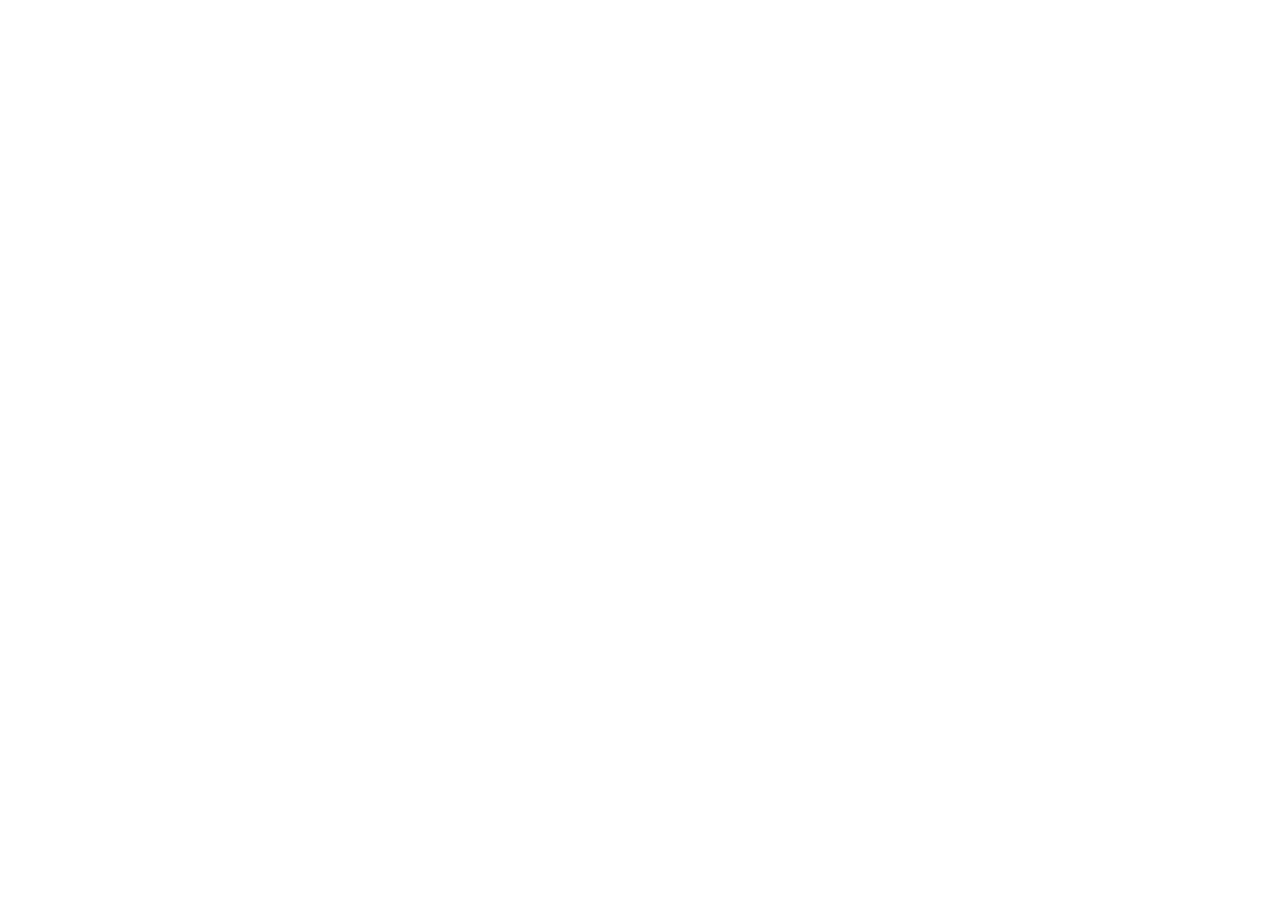
==== commit 103df65a: "Add files via upload" ====
--- a/index.html
+++ b/index.html
@@ -1,26 +1,30 @@
 <!DOCTYPE html>
 <html lang="en">
-<head>
-  <meta charset="UTF-8">
-  <meta name="viewport" content="width=device-width, initial-scale=1">
-  <title>Bukola Odugbade | Data Analyst</title><meta name="description" content="Data Analyst skilled in SQL, Excel and Power BI. Financial and business data analysis, dashboards and reporting."><meta property="og:title" content="Bukola Odugbade | Data Analyst"><meta property="og:description" content="Data Analyst skilled in SQL, Excel and Power BI.">
-  <style>*,:after,:before{--tw-border-spacing-x:0;--tw-border-spacing-y:0;--tw-translate-x:0;--tw-translate-y:0;--tw-rotate:0;--tw-skew-x:0;--tw-skew-y:0;--tw-scale-x:1;--tw-scale-y:1;--tw-pan-x: ;--tw-pan-y: ;--tw-pinch-zoom: ;--tw-scroll-snap-strictness:proximity;--tw-gradient-from-position: ;--tw-gradient-via-position: ;--tw-gradient-to-position: ;--tw-ordinal: ;--tw-slashed-zero: ;--tw-numeric-figure: ;--tw-numeric-spacing: ;--tw-numeric-fraction: ;--tw-ring-inset: ;--tw-ring-offset-width:0px;--tw-ring-offset-color:#fff;--tw-ring-color:rgba(59,130,246,.5);--tw-ring-offset-shadow:0 0 #0000;--tw-ring-shadow:0 0 #0000;--tw-shadow:0 0 #0000;--tw-shadow-colored:0 0 #0000;--tw-blur: ;--tw-brightness: ;--tw-contrast: ;--tw-grayscale: ;--tw-hue-rotate: ;--tw-invert: ;--tw-saturate: ;--tw-sepia: ;--tw-drop-shadow: ;--tw-backdrop-blur: ;--tw-backdrop-brightness: ;--tw-backdrop-contrast: ;--tw-backdrop-grayscale: ;--tw-backdrop-hue-rotate: ;--tw-backdrop-invert: ;--tw-backdrop-opacity: ;--tw-backdrop-saturate: ;--tw-backdrop-sepia: ;--tw-contain-size: ;--tw-contain-layout: ;--tw-contain-paint: ;--tw-contain-style: }::backdrop{--tw-border-spacing-x:0;--tw-border-spacing-y:0;--tw-translate-x:0;--tw-translate-y:0;--tw-rotate:0;--tw-skew-x:0;--tw-skew-y:0;--tw-scale-x:1;--tw-scale-y:1;--tw-pan-x: ;--tw-pan-y: ;--tw-pinch-zoom: ;--tw-scroll-snap-strictness:proximity;--tw-gradient-from-position: ;--tw-gradient-via-position: ;--tw-gradient-to-position: ;--tw-ordinal: ;--tw-slashed-zero: ;--tw-numeric-figure: ;--tw-numeric-spacing: ;--tw-numeric-fraction: ;--tw-ring-inset: ;--tw-ring-offset-width:0px;--tw-ring-offset-color:#fff;--tw-ring-color:rgba(59,130,246,.5);--tw-ring-offset-shadow:0 0 #0000;--tw-ring-shadow:0 0 #0000;--tw-shadow:0 0 #0000;--tw-shadow-colored:0 0 #0000;--tw-blur: ;--tw-brightness: ;--tw-contrast: ;--tw-grayscale: ;--tw-hue-rotate: ;--tw-invert: ;--tw-saturate: ;--tw-sepia: ;--tw-drop-shadow: ;--tw-backdrop-blur: ;--tw-backdrop-brightness: ;--tw-backdrop-contrast: ;--tw-backdrop-grayscale: ;--tw-backdrop-hue-rotate: ;--tw-backdrop-invert: ;--tw-backdrop-opacity: ;--tw-backdrop-saturate: ;--tw-backdrop-sepia: ;--tw-contain-size: ;--tw-contain-layout: ;--tw-contain-paint: ;--tw-contain-style: }/*! tailwindcss v3.4.18 | MIT License | https://tailwindcss.com*/*,:after,:before{box-sizing:border-box;border:0 solid #e5e7eb}:after,:before{--tw-content:""}:host,html{line-height:1.5;-webkit-text-size-adjust:100%;-moz-tab-size:4;-o-tab-size:4;tab-size:4;font-family:ui-sans-serif,system-ui,sans-serif,Apple Color Emoji,Segoe UI Emoji,Segoe UI Symbol,Noto Color Emoji;font-feature-settings:normal;font-variation-settings:normal;-webkit-tap-highlight-color:transparent}body{margin:0;line-height:inherit}hr{height:0;color:inherit;border-top-width:1px}abbr:where([title]){-webkit-text-decoration:underline dotted;text-decoration:underline dotted}h1,h2,h3,h4,h5,h6{font-size:inherit;font-weight:inherit}a{color:inherit;text-decoration:inherit}b,strong{font-weight:bolder}code,kbd,pre,samp{font-family:ui-monospace,SFMono-Regular,Menlo,Monaco,Consolas,Liberation Mono,Courier New,monospace;font-feature-settings:normal;font-variation-settings:normal;font-size:1em}small{font-size:80%}sub,sup{font-size:75%;line-height:0;position:relative;vertical-align:baseline}sub{bottom:-.25em}sup{top:-.5em}table{text-indent:0;border-color:inherit;border-collapse:collapse}button,input,optgroup,select,textarea{font-family:inherit;font-feature-settings:inherit;font-variation-settings:inherit;font-size:100%;font-weight:inherit;line-height:inherit;letter-spacing:inherit;color:inherit;margin:0;padding:0}button,select{text-transform:none}button,input:where([type=button]),input:where([type=reset]),input:where([type=submit]){-webkit-appearance:button;background-color:transparent;background-image:none}:-moz-focusring{outline:auto}:-moz-ui-invalid{box-shadow:none}progress{vertical-align:baseline}::-webkit-inner-spin-button,::-webkit-outer-spin-button{height:auto}[type=search]{-webkit-appearance:textfield;outline-offset:-2px}::-webkit-search-decoration{-webkit-appearance:none}::-webkit-file-upload-button{-webkit-appearance:button;font:inherit}summary{display:list-item}blockquote,dd,dl,figure,h1,h2,h3,h4,h5,h6,hr,p,pre{margin:0}fieldset{margin:0}fieldset,legend{padding:0}menu,ol,ul{list-style:none;margin:0;padding:0}dialog{padding:0}textarea{resize:vertical}input::-moz-placeholder,textarea::-moz-placeholder{opacity:1;color:#9ca3af}input::placeholder,textarea::placeholder{opacity:1;color:#9ca3af}[role=button],button{cursor:pointer}:disabled{cursor:default}audio,canvas,embed,iframe,img,object,svg,video{display:block;vertical-align:middle}img,video{max-width:100%;height:auto}[hidden]:where(:not([hidden=until-found])){display:none}.container{width:100%}@media (min-width:640px){.container{max-width:640px}}@media (min-width:768px){.container{max-width:768px}}@media (min-width:1024px){.container{max-width:1024px}}@media (min-width:1280px){.container{max-width:1280px}}@media (min-width:1536px){.container{max-width:1536px}}.pointer-events-none{pointer-events:none}.fixed{position:fixed}.absolute{position:absolute}.relative{position:relative}.sticky{position:sticky}.inset-0{inset:0}.-bottom-1{bottom:-.25rem}.-bottom-2{bottom:-.5rem}.-bottom-4{bottom:-1rem}.-right-1{right:-.25rem}.-right-2{right:-.5rem}.bottom-0{bottom:0}.bottom-4{bottom:1rem}.bottom-5{bottom:1.25rem}.left-0{left:0}.left-1\/2{left:50%}.left-4{left:1rem}.right-0{right:0}.right-4{right:1rem}.top-0{top:0}.z-40{z-index:40}.z-50{z-index:50}.mx-auto{margin-left:auto;margin-right:auto}.mb-1{margin-bottom:.25rem}.mb-10{margin-bottom:2.5rem}.mb-3{margin-bottom:.75rem}.mb-4{margin-bottom:1rem}.mb-5{margin-bottom:1.25rem}.mb-6{margin-bottom:1.5rem}.ml-auto{margin-left:auto}.mt-0\.5{margin-top:.125rem}.mt-1{margin-top:.25rem}.mt-10{margin-top:2.5rem}.mt-2{margin-top:.5rem}.mt-3{margin-top:.75rem}.mt-4{margin-top:1rem}.mt-5{margin-top:1.25rem}.mt-6{margin-top:1.5rem}.mt-8{margin-top:2rem}.mt-\[2px\]{margin-top:2px}.line-clamp-2{overflow:hidden;display:-webkit-box;-webkit-box-orient:vertical;-webkit-line-clamp:2}.block{display:block}.flex{display:flex}.inline-flex{display:inline-flex}.grid{display:grid}.hidden{display:none}.aspect-\[4\/5\]{aspect-ratio:4/5}.h-1\.5{height:.375rem}.h-10{height:2.5rem}.h-11{height:2.75rem}.h-12{height:3rem}.h-16{height:4rem}.h-2{height:.5rem}.h-2\.5{height:.625rem}.h-3{height:.75rem}.h-3\.5{height:.875rem}.h-4{height:1rem}.h-5{height:1.25rem}.h-8{height:2rem}.h-9{height:2.25rem}.h-\[140px\]{height:140px}.h-\[180px\]{height:180px}.h-\[320px\]{height:320px}.h-\[3px\]{height:3px}.h-\[44px\]{height:44px}.h-\[4px\]{height:4px}.h-\[52\%\]{height:52%}.h-\[52px\]{height:52px}.h-\[64px\]{height:64px}.h-\[var\(--safe-area-inset-top\)\]{height:var(--safe-area-inset-top)}.h-full{height:100%}.min-h-screen{min-height:100vh}.w-1\.5{width:.375rem}.w-10{width:2.5rem}.w-16{width:4rem}.w-2{width:.5rem}.w-2\.5{width:.625rem}.w-3{width:.75rem}.w-3\.5{width:.875rem}.w-4{width:1rem}.w-5{width:1.25rem}.w-8{width:2rem}.w-9{width:2.25rem}.w-\[132px\]{width:132px}.w-\[140px\]{width:140px}.w-\[180px\]{width:180px}.w-\[1px\]{width:1px}.w-\[3px\]{width:3px}.w-\[44px\]{width:44px}.w-\[64px\]{width:64px}.w-full{width:100%}.min-w-0{min-width:0}.max-w-\[1280px\]{max-width:1280px}.max-w-\[160px\]{max-width:160px}.max-w-\[18ch\]{max-width:18ch}.max-w-\[20ch\]{max-width:20ch}.max-w-\[42ch\]{max-width:42ch}.max-w-\[520px\]{max-width:520px}.max-w-\[52ch\]{max-width:52ch}.max-w-\[560px\]{max-width:560px}.max-w-\[58ch\]{max-width:58ch}.flex-1{flex:1 1 0%}.flex-shrink-0{flex-shrink:0}.-translate-x-1\/2{--tw-translate-x:-50%}.-translate-x-1\/2,.rotate-180{transform:translate(var(--tw-translate-x),var(--tw-translate-y)) rotate(var(--tw-rotate)) skewX(var(--tw-skew-x)) skewY(var(--tw-skew-y)) scaleX(var(--tw-scale-x)) scaleY(var(--tw-scale-y))}.rotate-180{--tw-rotate:180deg}.scale-\[1\.01\]{--tw-scale-x:1.01;--tw-scale-y:1.01}.scale-\[1\.01\],.scale-\[1\.02\]{transform:translate(var(--tw-translate-x),var(--tw-translate-y)) rotate(var(--tw-rotate)) skewX(var(--tw-skew-x)) skewY(var(--tw-skew-y)) scaleX(var(--tw-scale-x)) scaleY(var(--tw-scale-y))}.scale-\[1\.02\]{--tw-scale-x:1.02;--tw-scale-y:1.02}@keyframes pulse{50%{opacity:.5}}.animate-pulse{animation:pulse 2s cubic-bezier(.4,0,.6,1) infinite}.grid-cols-1{grid-template-columns:repeat(1,minmax(0,1fr))}.grid-cols-2{grid-template-columns:repeat(2,minmax(0,1fr))}.grid-cols-3{grid-template-columns:repeat(3,minmax(0,1fr))}.flex-col{flex-direction:column}.flex-wrap{flex-wrap:wrap}.place-items-center{place-items:center}.items-start{align-items:flex-start}.items-end{align-items:flex-end}.items-center{align-items:center}.items-baseline{align-items:baseline}.justify-center{justify-content:center}.justify-between{justify-content:space-between}.gap-1{gap:.25rem}.gap-1\.5{gap:.375rem}.gap-10{gap:2.5rem}.gap-2{gap:.5rem}.gap-3{gap:.75rem}.gap-4{gap:1rem}.gap-5{gap:1.25rem}.gap-6{gap:1.5rem}.gap-7{gap:1.75rem}.gap-8{gap:2rem}.space-y-2>:not([hidden])~:not([hidden]){--tw-space-y-reverse:0;margin-top:calc(.5rem*(1 - var(--tw-space-y-reverse)));margin-bottom:calc(.5rem*var(--tw-space-y-reverse))}.space-y-3>:not([hidden])~:not([hidden]){--tw-space-y-reverse:0;margin-top:calc(.75rem*(1 - var(--tw-space-y-reverse)));margin-bottom:calc(.75rem*var(--tw-space-y-reverse))}.space-y-5>:not([hidden])~:not([hidden]){--tw-space-y-reverse:0;margin-top:calc(1.25rem*(1 - var(--tw-space-y-reverse)));margin-bottom:calc(1.25rem*var(--tw-space-y-reverse))}.space-y-6>:not([hidden])~:not([hidden]){--tw-space-y-reverse:0;margin-top:calc(1.5rem*(1 - var(--tw-space-y-reverse)));margin-bottom:calc(1.5rem*var(--tw-space-y-reverse))}.overflow-hidden,.truncate{overflow:hidden}.truncate{text-overflow:ellipsis}.truncate,.whitespace-nowrap{white-space:nowrap}.rounded{border-radius:.25rem}.rounded-\[10px\]{border-radius:10px}.rounded-\[12px\]{border-radius:12px}.rounded-\[14px\]{border-radius:14px}.rounded-\[20px\]{border-radius:20px}.rounded-\[2px\]{border-radius:2px}.rounded-\[4px\]{border-radius:4px}.rounded-\[6px\]{border-radius:6px}.rounded-\[8px\]{border-radius:8px}.rounded-full{border-radius:9999px}.border{border-width:1px}.border-2,.border-\[2px\]{border-width:2px}.border-\[3px\]{border-width:3px}.border-y{border-top-width:1px}.border-b,.border-y{border-bottom-width:1px}.border-t{border-top-width:1px}.border-\[\#0F62FE\]{--tw-border-opacity:1;border-color:rgb(15 98 254/var(--tw-border-opacity,1))}.border-\[\#25D366\]\/30{border-color:rgba(37,211,102,.3)}.border-\[var\(--border\)\]{border-color:var(--border)}.border-white{--tw-border-opacity:1;border-color:rgb(255 255 255/var(--tw-border-opacity,1))}.border-white\/10{border-color:hsla(0,0%,100%,.1)}.border-white\/15{border-color:hsla(0,0%,100%,.15)}.border-white\/20{border-color:hsla(0,0%,100%,.2)}.bg-\[\#0F62FE\]{--tw-bg-opacity:1;background-color:rgb(15 98 254/var(--tw-bg-opacity,1))}.bg-\[\#25D366\]{--tw-bg-opacity:1;background-color:rgb(37 211 102/var(--tw-bg-opacity,1))}.bg-\[\#27CA40\]{--tw-bg-opacity:1;background-color:rgb(39 202 64/var(--tw-bg-opacity,1))}.bg-\[\#FF5F56\]{--tw-bg-opacity:1;background-color:rgb(255 95 86/var(--tw-bg-opacity,1))}.bg-\[\#FFBD2E\]{--tw-bg-opacity:1;background-color:rgb(255 189 46/var(--tw-bg-opacity,1))}.bg-\[color-mix\(in_srgb\2c var\(--bg\)_88\%\2c transparent\)\]{background-color:color-mix(in srgb,var(--bg) 88%,transparent)}.bg-\[var\(--bg\)\]{background-color:var(--bg)}.bg-\[var\(--border\)\]{background-color:var(--border)}.bg-\[var\(--border-strong\)\]{background-color:var(--border-strong)}.bg-\[var\(--ibm-blue\)\]{background-color:var(--ibm-blue)}.bg-\[var\(--ink\)\]{background-color:var(--ink)}.bg-\[var\(--navy\)\]{background-color:var(--navy)}.bg-\[var\(--surface\)\]{background-color:var(--surface)}.bg-\[var\(--surface-2\)\]{background-color:var(--surface-2)}.bg-\[var\(--surface-3\)\]{background-color:var(--surface-3)}.bg-emerald-500{--tw-bg-opacity:1;background-color:rgb(16 185 129/var(--tw-bg-opacity,1))}.bg-white{--tw-bg-opacity:1;background-color:rgb(255 255 255/var(--tw-bg-opacity,1))}.bg-white\/10{background-color:hsla(0,0%,100%,.1)}.bg-white\/15{background-color:hsla(0,0%,100%,.15)}.bg-white\/90{background-color:hsla(0,0%,100%,.9)}.bg-gradient-to-t{background-image:linear-gradient(to top,var(--tw-gradient-stops))}.from-black\/70{--tw-gradient-from:rgba(0,0,0,.7) var(--tw-gradient-from-position);--tw-gradient-to:transparent var(--tw-gradient-to-position);--tw-gradient-stops:var(--tw-gradient-from),var(--tw-gradient-to)}.via-black\/20{--tw-gradient-to:transparent var(--tw-gradient-to-position);--tw-gradient-stops:var(--tw-gradient-from),rgba(0,0,0,.2) var(--tw-gradient-via-position),var(--tw-gradient-to)}.to-transparent{--tw-gradient-to:transparent var(--tw-gradient-to-position)}.object-cover{-o-object-fit:cover;object-fit:cover}.object-\[center_16\%\]{-o-object-position:center 16%;object-position:center 16%}.object-\[center_18\%\]{-o-object-position:center 18%;object-position:center 18%}.object-\[center_20\%\]{-o-object-position:center 20%;object-position:center 20%}.object-\[center_22\%\]{-o-object-position:center 22%;object-position:center 22%}.p-2\.5{padding:.625rem}.p-3{padding:.75rem}.p-4{padding:1rem}.p-5{padding:1.25rem}.p-6{padding:1.5rem}.px-1\.5{padding-left:.375rem;padding-right:.375rem}.px-2{padding-left:.5rem;padding-right:.5rem}.px-2\.5{padding-left:.625rem;padding-right:.625rem}.px-3{padding-left:.75rem;padding-right:.75rem}.px-4{padding-left:1rem;padding-right:1rem}.px-5{padding-left:1.25rem;padding-right:1.25rem}.px-6{padding-left:1.5rem;padding-right:1.5rem}.py-0\.5{padding-top:.125rem;padding-bottom:.125rem}.py-1{padding-top:.25rem;padding-bottom:.25rem}.py-1\.5{padding-top:.375rem;padding-bottom:.375rem}.py-10{padding-top:2.5rem;padding-bottom:2.5rem}.py-12{padding-top:3rem;padding-bottom:3rem}.py-14{padding-top:3.5rem;padding-bottom:3.5rem}.py-2{padding-top:.5rem;padding-bottom:.5rem}.py-3{padding-top:.75rem;padding-bottom:.75rem}.pt-4{padding-top:1rem}.pt-6{padding-top:1.5rem}.text-left{text-align:left}.text-center{text-align:center}.text-right{text-align:right}.font-mono{font-family:ui-monospace,SFMono-Regular,Menlo,Monaco,Consolas,Liberation Mono,Courier New,monospace}.text-\[10px\]{font-size:10px}.text-\[11px\]{font-size:11px}.text-\[12px\]{font-size:12px}.text-\[13px\]{font-size:13px}.text-\[14px\]{font-size:14px}.text-\[15px\]{font-size:15px}.text-\[16px\]{font-size:16px}.text-\[18px\]{font-size:18px}.text-\[20px\]{font-size:20px}.text-\[22px\]{font-size:22px}.text-\[24px\]{font-size:24px}.text-\[28px\]{font-size:28px}.text-\[32px\]{font-size:32px}.text-\[42px\]{font-size:42px}.text-\[64px\]{font-size:64px}.text-\[9px\]{font-size:9px}.font-\[800\]{font-weight:800}.font-\[900\],.font-black{font-weight:900}.font-bold{font-weight:700}.font-extrabold{font-weight:800}.font-medium{font-weight:500}.font-semibold{font-weight:600}.uppercase{text-transform:uppercase}.leading-\[0\.8\]{line-height:.8}.leading-\[0\.95\]{line-height:.95}.leading-\[1\.05\]{line-height:1.05}.leading-\[1\.15\]{line-height:1.15}.leading-\[1\.1\]{line-height:1.1}.leading-\[1\.2\]{line-height:1.2}.leading-\[1\.4\]{line-height:1.4}.leading-\[1\.5\]{line-height:1.5}.leading-\[1\.6\]{line-height:1.6}.leading-\[1\],.leading-none{line-height:1}.tracking-\[-0\.02em\]{letter-spacing:-.02em}.tracking-\[-0\.03em\]{letter-spacing:-.03em}.tracking-\[-0\.04em\]{letter-spacing:-.04em}.tracking-\[0\.08em\]{letter-spacing:.08em}.tracking-\[0\.12em\]{letter-spacing:.12em}.tracking-\[0\.14em\]{letter-spacing:.14em}.tracking-\[0\.18em\]{letter-spacing:.18em}.tracking-\[0\.2em\]{letter-spacing:.2em}.tracking-wide{letter-spacing:.025em}.tracking-widest{letter-spacing:.1em}.text-\[\#25D366\]{--tw-text-opacity:1;color:rgb(37 211 102/var(--tw-text-opacity,1))}.text-\[var\(--bg\)\]{color:var(--bg)}.text-\[var\(--ibm-blue\)\]{color:var(--ibm-blue)}.text-\[var\(--ink\)\]{color:var(--ink)}.text-\[var\(--ink-2\)\]{color:var(--ink-2)}.text-\[var\(--ink-faint\)\]{color:var(--ink-faint)}.text-\[var\(--ink-muted\)\]{color:var(--ink-muted)}.text-\[var\(--navy\)\]{color:var(--navy)}.text-emerald-600{--tw-text-opacity:1;color:rgb(5 150 105/var(--tw-text-opacity,1))}.text-white{--tw-text-opacity:1;color:rgb(255 255 255/var(--tw-text-opacity,1))}.text-white\/60{color:hsla(0,0%,100%,.6)}.text-white\/70{color:hsla(0,0%,100%,.7)}.text-white\/80{color:hsla(0,0%,100%,.8)}.opacity-80{opacity:.8}.opacity-90{opacity:.9}.opacity-\[0\.04\]{opacity:.04}.shadow{--tw-shadow:0 1px 3px 0 rgba(0,0,0,.1),0 1px 2px -1px rgba(0,0,0,.1);--tw-shadow-colored:0 1px 3px 0 var(--tw-shadow-color),0 1px 2px -1px var(--tw-shadow-color);box-shadow:var(--tw-ring-offset-shadow,0 0 #0000),var(--tw-ring-shadow,0 0 #0000),var(--tw-shadow)}.shadow-\[0_10px_30px_rgba\(15\2c 98\2c 254\2c 0\.18\)\2c 0_4px_12px_rgba\(0\2c 0\2c 0\2c 0\.08\)\]{--tw-shadow:0 10px 30px rgba(15,98,254,.18),0 4px 12px rgba(0,0,0,.08);--tw-shadow-colored:0 10px 30px var(--tw-shadow-color),0 4px 12px var(--tw-shadow-color);box-shadow:var(--tw-ring-offset-shadow,0 0 #0000),var(--tw-ring-shadow,0 0 #0000),var(--tw-shadow)}.shadow-\[0_12px_40px_rgba\(15\2c 98\2c 254\2c 0\.20\)\2c 0_4px_16px_rgba\(0\2c 0\2c 0\2c 0\.08\)\]{--tw-shadow:0 12px 40px rgba(15,98,254,.2),0 4px 16px rgba(0,0,0,.08);--tw-shadow-colored:0 12px 40px var(--tw-shadow-color),0 4px 16px var(--tw-shadow-color);box-shadow:var(--tw-ring-offset-shadow,0 0 #0000),var(--tw-ring-shadow,0 0 #0000),var(--tw-shadow)}.shadow-\[0_20px_50px_rgba\(0\2c 0\2c 0\2c 0\.08\)\2c 0_4px_12px_rgba\(0\2c 0\2c 0\2c 0\.04\)\]{--tw-shadow:0 20px 50px rgba(0,0,0,.08),0 4px 12px rgba(0,0,0,.04);--tw-shadow-colored:0 20px 50px var(--tw-shadow-color),0 4px 12px var(--tw-shadow-color);box-shadow:var(--tw-ring-offset-shadow,0 0 #0000),var(--tw-ring-shadow,0 0 #0000),var(--tw-shadow)}.shadow-\[0_4px_12px_rgba\(15\2c 98\2c 254\2c 0\.15\)\]{--tw-shadow:0 4px 12px rgba(15,98,254,.15);--tw-shadow-colored:0 4px 12px var(--tw-shadow-color);box-shadow:var(--tw-ring-offset-shadow,0 0 #0000),var(--tw-ring-shadow,0 0 #0000),var(--tw-shadow)}.shadow-\[0_4px_12px_rgba\(15\2c 98\2c 254\2c 0\.3\)\]{--tw-shadow:0 4px 12px rgba(15,98,254,.3);--tw-shadow-colored:0 4px 12px var(--tw-shadow-color);box-shadow:var(--tw-ring-offset-shadow,0 0 #0000),var(--tw-ring-shadow,0 0 #0000),var(--tw-shadow)}.shadow-\[0_4px_16px_rgba\(15\2c 98\2c 254\2c 0\.28\)\]{--tw-shadow:0 4px 16px rgba(15,98,254,.28);--tw-shadow-colored:0 4px 16px var(--tw-shadow-color);box-shadow:var(--tw-ring-offset-shadow,0 0 #0000),var(--tw-ring-shadow,0 0 #0000),var(--tw-shadow)}.shadow-\[0_4px_16px_rgba\(37\2c 211\2c 102\2c 0\.28\)\]{--tw-shadow:0 4px 16px rgba(37,211,102,.28);--tw-shadow-colored:0 4px 16px var(--tw-shadow-color)}.shadow-\[0_4px_16px_rgba\(37\2c 211\2c 102\2c 0\.28\)\],.shadow-lg{box-shadow:var(--tw-ring-offset-shadow,0 0 #0000),var(--tw-ring-shadow,0 0 #0000),var(--tw-shadow)}.shadow-lg{--tw-shadow:0 10px 15px -3px rgba(0,0,0,.1),0 4px 6px -4px rgba(0,0,0,.1);--tw-shadow-colored:0 10px 15px -3px var(--tw-shadow-color),0 4px 6px -4px var(--tw-shadow-color)}.shadow-md{--tw-shadow:0 4px 6px -1px rgba(0,0,0,.1),0 2px 4px -2px rgba(0,0,0,.1);--tw-shadow-colored:0 4px 6px -1px var(--tw-shadow-color),0 2px 4px -2px var(--tw-shadow-color);box-shadow:var(--tw-ring-offset-shadow,0 0 #0000),var(--tw-ring-shadow,0 0 #0000),var(--tw-shadow)}.shadow-\[var\(--card-shadow\)\]{--tw-shadow-color:var(--card-shadow);--tw-shadow:var(--tw-shadow-colored)}.ring-white{--tw-ring-opacity:1;--tw-ring-color:rgb(255 255 255/var(--tw-ring-opacity,1))}.filter{filter:var(--tw-blur) var(--tw-brightness) var(--tw-contrast) var(--tw-grayscale) var(--tw-hue-rotate) var(--tw-invert) var(--tw-saturate) var(--tw-sepia) var(--tw-drop-shadow)}.backdrop-blur{--tw-backdrop-blur:blur(8px)}.backdrop-blur,.backdrop-blur-xl{backdrop-filter:var(--tw-backdrop-blur) var(--tw-backdrop-brightness) var(--tw-backdrop-contrast) var(--tw-backdrop-grayscale) var(--tw-backdrop-hue-rotate) var(--tw-backdrop-invert) var(--tw-backdrop-opacity) var(--tw-backdrop-saturate) var(--tw-backdrop-sepia)}.backdrop-blur-xl{--tw-backdrop-blur:blur(24px)}.transition-all{transition-property:all;transition-timing-function:cubic-bezier(.4,0,.2,1);transition-duration:.15s}.transition-colors{transition-property:color,background-color,border-color,text-decoration-color,fill,stroke;transition-timing-function:cubic-bezier(.4,0,.2,1);transition-duration:.15s}.transition-opacity{transition-property:opacity;transition-timing-function:cubic-bezier(.4,0,.2,1);transition-duration:.15s}.transition-shadow{transition-property:box-shadow;transition-timing-function:cubic-bezier(.4,0,.2,1);transition-duration:.15s}.transition-transform{transition-property:transform;transition-timing-function:cubic-bezier(.4,0,.2,1);transition-duration:.15s}:root{--ibm-blue:#0f62fe;--ibm-blue-hover:#0353e9;--bg:#fff;--surface:#f4f7ff;--surface-2:#fff;--surface-3:#eef2ff;--ink:#0a1931;--ink-2:#1a2e4f;--ink-muted:#5b6f8a;--ink-faint:#8a9bb2;--border:#e1e8f5;--border-strong:#c8d4ea;--navy:#0a1931;--navy-2:#102542;--success:#0f62fe;--card-shadow:0 1px 2px rgba(10,25,49,.06),0 8px 24px rgba(10,25,49,.06);--card-shadow-hover:0 4px 12px rgba(10,25,49,.08),0 16px 40px rgba(10,25,49,.12)}@media (prefers-color-scheme:dark){:root{--bg:#070e1e;--surface:#0e1a30;--surface-2:#111e36;--surface-3:#172a4a;--ink:#eaf0ff;--ink-2:#c2d0e8;--ink-muted:#8a9fc0;--ink-faint:#5f7aa0;--border:#1e3357;--border-strong:#2a456f;--navy:#070e1e;--navy-2:#0e1a30;--card-shadow:0 1px 2px rgba(0,0,0,.4),0 8px 24px rgba(0,0,0,.3);--card-shadow-hover:0 4px 12px rgba(0,0,0,.5),0 16px 40px rgba(0,0,0,.4)}}*{-webkit-font-smoothing:antialiased;-moz-osx-font-smoothing:grayscale}html{scroll-behavior:smooth}body{background:var(--bg);color:var(--ink);font-family:Sora,General Sans,IBM Plex Sans,ui-sans-serif,system-ui,-apple-system,BlinkMacSystemFont,Segoe UI,sans-serif;line-height:1.5}.no-scrollbar::-webkit-scrollbar{display:none}.no-scrollbar{-ms-overflow-style:none;scrollbar-width:none}.selection\:bg-\[var\(--ibm-blue\)\] ::-moz-selection{background-color:var(--ibm-blue)}.selection\:bg-\[var\(--ibm-blue\)\] ::selection{background-color:var(--ibm-blue)}.selection\:text-white ::-moz-selection{--tw-text-opacity:1;color:rgb(255 255 255/var(--tw-text-opacity,1))}.selection\:text-white ::selection{--tw-text-opacity:1;color:rgb(255 255 255/var(--tw-text-opacity,1))}.selection\:bg-\[var\(--ibm-blue\)\]::-moz-selection{background-color:var(--ibm-blue)}.selection\:bg-\[var\(--ibm-blue\)\]::selection{background-color:var(--ibm-blue)}.selection\:text-white::-moz-selection{--tw-text-opacity:1;color:rgb(255 255 255/var(--tw-text-opacity,1))}.selection\:text-white::selection{--tw-text-opacity:1;color:rgb(255 255 255/var(--tw-text-opacity,1))}.hover\:-translate-y-\[1px\]:hover{--tw-translate-y:-1px}.hover\:-translate-y-\[1px\]:hover,.hover\:-translate-y-\[2px\]:hover{transform:translate(var(--tw-translate-x),var(--tw-translate-y)) rotate(var(--tw-rotate)) skewX(var(--tw-skew-x)) skewY(var(--tw-skew-y)) scaleX(var(--tw-scale-x)) scaleY(var(--tw-scale-y))}.hover\:-translate-y-\[2px\]:hover{--tw-translate-y:-2px}.hover\:border-\[\#25D366\]:hover{--tw-border-opacity:1;border-color:rgb(37 211 102/var(--tw-border-opacity,1))}.hover\:border-\[var\(--border-strong\)\]:hover{border-color:var(--border-strong)}.hover\:border-\[var\(--ibm-blue\)\]:hover{border-color:var(--ibm-blue)}.hover\:bg-\[\#20bd5a\]:hover{--tw-bg-opacity:1;background-color:rgb(32 189 90/var(--tw-bg-opacity,1))}.hover\:bg-\[var\(--ibm-blue-hover\)\]:hover{background-color:var(--ibm-blue-hover)}.hover\:bg-white\/15:hover{background-color:hsla(0,0%,100%,.15)}.hover\:bg-white\/90:hover{background-color:hsla(0,0%,100%,.9)}.hover\:text-\[var\(--ibm-blue\)\]:hover{color:var(--ibm-blue)}.hover\:underline:hover{text-decoration-line:underline}.hover\:opacity-90:hover{opacity:.9}.hover\:shadow-\[0_8px_24px_rgba\(15\2c 98\2c 254\2c 0\.10\)\]:hover{--tw-shadow:0 8px 24px rgba(15,98,254,.1);--tw-shadow-colored:0 8px 24px var(--tw-shadow-color);box-shadow:var(--tw-ring-offset-shadow,0 0 #0000),var(--tw-ring-shadow,0 0 #0000),var(--tw-shadow)}.hover\:shadow-\[0_8px_24px_rgba\(37\2c 211\2c 102\2c 0\.12\)\]:hover{--tw-shadow:0 8px 24px rgba(37,211,102,.12);--tw-shadow-colored:0 8px 24px var(--tw-shadow-color);box-shadow:var(--tw-ring-offset-shadow,0 0 #0000),var(--tw-ring-shadow,0 0 #0000),var(--tw-shadow)}.hover\:shadow-\[var\(--card-shadow-hover\)\]:hover{--tw-shadow-color:var(--card-shadow-hover);--tw-shadow:var(--tw-shadow-colored)}.group:hover .group-hover\:-translate-y-\[1px\]{--tw-translate-y:-1px}.group:hover .group-hover\:-translate-y-\[1px\],.group:hover .group-hover\:translate-x-\[1px\]{transform:translate(var(--tw-translate-x),var(--tw-translate-y)) rotate(var(--tw-rotate)) skewX(var(--tw-skew-x)) skewY(var(--tw-skew-y)) scaleX(var(--tw-scale-x)) scaleY(var(--tw-scale-y))}.group:hover .group-hover\:translate-x-\[1px\]{--tw-translate-x:1px}.group:hover .group-hover\:text-\[\#25D366\]{--tw-text-opacity:1;color:rgb(37 211 102/var(--tw-text-opacity,1))}.group:hover .group-hover\:text-\[var\(--ibm-blue\)\]{color:var(--ibm-blue)}.data-\[active\=true\]\:border-\[var\(--ibm-blue\)\][data-active=true]{border-color:var(--ibm-blue)}.data-\[active\=true\]\:text-\[var\(--ibm-blue\)\][data-active=true]{color:var(--ibm-blue)}.data-\[active\=true\]\:ring-2[data-active=true]{--tw-ring-offset-shadow:var(--tw-ring-inset) 0 0 0 var(--tw-ring-offset-width) var(--tw-ring-offset-color);--tw-ring-shadow:var(--tw-ring-inset) 0 0 0 calc(2px + var(--tw-ring-offset-width)) var(--tw-ring-color);box-shadow:var(--tw-ring-offset-shadow),var(--tw-ring-shadow),var(--tw-shadow,0 0 #0000)}@media (min-width:640px){.sm\:col-span-2{grid-column:span 2/span 2}.sm\:grid-cols-2{grid-template-columns:repeat(2,minmax(0,1fr))}}@media (min-width:768px){.md\:-right-3{right:-.75rem}.md\:flex{display:flex}.md\:grid{display:grid}.md\:hidden{display:none}.md\:grid-cols-2{grid-template-columns:repeat(2,minmax(0,1fr))}.md\:grid-cols-4{grid-template-columns:repeat(4,minmax(0,1fr))}.md\:p-6{padding:1.5rem}.md\:p-7{padding:1.75rem}.md\:p-8{padding:2rem}.md\:px-8{padding-left:2rem;padding-right:2rem}.md\:py-16{padding-top:4rem;padding-bottom:4rem}.md\:py-20{padding-top:5rem;padding-bottom:5rem}.md\:text-\[14px\]{font-size:14px}.md\:text-\[17px\]{font-size:17px}.md\:text-\[18px\]{font-size:18px}.md\:text-\[22px\]{font-size:22px}.md\:text-\[26px\]{font-size:26px}.md\:text-\[32px\]{font-size:32px}.md\:text-\[36px\]{font-size:36px}.md\:text-\[40px\]{font-size:40px}.md\:text-\[48px\]{font-size:48px}}@media (min-width:1024px){.lg\:sticky{position:sticky}.lg\:top-\[88px\]{top:88px}.lg\:col-span-5{grid-column:span 5/span 5}.lg\:col-span-7{grid-column:span 7/span 7}.lg\:flex{display:flex}.lg\:hidden{display:none}.lg\:grid-cols-12{grid-template-columns:repeat(12,minmax(0,1fr))}.lg\:grid-cols-4{grid-template-columns:repeat(4,minmax(0,1fr))}.lg\:grid-cols-\[1\.15fr_0\.85fr\]{grid-template-columns:1.15fr .85fr}.lg\:grid-cols-\[1\.1fr_0\.9fr\]{grid-template-columns:1.1fr .9fr}.lg\:grid-cols-\[1\.2fr_0\.8fr\]{grid-template-columns:1.2fr .8fr}.lg\:grid-cols-\[380px_1fr\]{grid-template-columns:380px 1fr}.lg\:items-stretch{align-items:stretch}.lg\:gap-14{gap:3.5rem}.lg\:px-10{padding-left:2.5rem;padding-right:2.5rem}.lg\:py-20{padding-top:5rem;padding-bottom:5rem}.lg\:pl-8{padding-left:2rem}.lg\:text-\[56px\]{font-size:56px}}
-@tailwind base;@tailwind components;@tailwind utilities;:root{--ibm-blue:#0f62fe;--ibm-blue-hover:#0353e9;--bg:#fff;--surface:#f4f7ff;--surface-2:#fff;--surface-3:#eef2ff;--ink:#0a1931;--ink-2:#1a2e4f;--ink-muted:#5b6f8a;--ink-faint:#8a9bb2;--border:#e1e8f5;--border-strong:#c8d4ea;--navy:#0a1931;--navy-2:#102542;--success:#0f62fe;--card-shadow:0 1px 2px #0a19310f,0 8px 24px #0a19310f;--card-shadow-hover:0 4px 12px #0a193114,0 16px 40px #0a19311f}@media (prefers-color-scheme:dark){:root{--bg:#070e1e;--surface:#0e1a30;--surface-2:#111e36;--surface-3:#172a4a;--ink:#eaf0ff;--ink-2:#c2d0e8;--ink-muted:#8a9fc0;--ink-faint:#5f7aa0;--border:#1e3357;--border-strong:#2a456f;--navy:#070e1e;--navy-2:#0e1a30;--card-shadow:0 1px 2px #0006,0 8px 24px #0000004d;--card-shadow-hover:0 4px 12px #00000080,0 16px 40px #0006}}*{-webkit-font-smoothing:antialiased;-moz-osx-font-smoothing:grayscale}html{scroll-behavior:smooth}body{background:var(--bg);color:var(--ink);font-family:Sora,General Sans,IBM Plex Sans,ui-sans-serif,system-ui,-apple-system,BlinkMacSystemFont,Segoe UI,Roboto,Noto Sans,Ubuntu,Cantarell,Helvetica Neue,sans-serif;line-height:1.5}.no-scrollbar::-webkit-scrollbar{display:none}.no-scrollbar{-ms-overflow-style:none;scrollbar-width:none}
-</style>
-</head>
-<body>
-  <div id="root"></div>
-  
-  <script type="module">var sc=Object.create;var{getPrototypeOf:Uc,defineProperty:$l,getOwnPropertyNames:gc}=Object;var Ec=Object.prototype.hasOwnProperty;var Me=(e,t,n)=>{n=e!=null?sc(Uc(e)):{};let r=t||!e||!e.__esModule?$l(n,"default",{value:e,enumerable:!0}):n;for(let l of gc(e))if(!Ec.call(r,l))$l(r,l,{get:()=>e[l],enumerable:!0});return r};var qr=(e,t)=>()=>(t||e((t={exports:{}}).exports,t),t.exports);var Jc=(e,t)=>{for(var n in t)$l(e,n,{get:t[n],enumerable:!0,configurable:!0,set:(r)=>t[n]=()=>r})};var mc=(e,t)=>()=>(e&&(t=e(e=0)),t);var Ct=qr((Oc)=>{var Cn=Symbol.for("react.element"),Cc=Symbol.for("react.portal"),Ic=Symbol.for("react.fragment"),Vc=Symbol.for("react.strict_mode"),Tc=Symbol.for("react.profiler"),Qc=Symbol.for("react.provider"),Bc=Symbol.for("react.context"),qc=Symbol.for("react.forward_ref"),yc=Symbol.for("react.suspense"),hc=Symbol.for("react.memo"),Pc=Symbol.for("react.lazy"),Tu=Symbol.iterator;function Rc(e){if(e===null||typeof e!=="object")return null;return e=Tu&&e[Tu]||e["@@iterator"],typeof e==="function"?e:null}var qu={isMounted:function(){return!1},enqueueForceUpdate:function(){},enqueueReplaceState:function(){},enqueueSetState:function(){}},yu=Object.assign,hu={};function Nt(e,t,n){this.props=e,this.context=t,this.refs=hu,this.updater=n||qu}Nt.prototype.isReactComponent={};Nt.prototype.setState=function(e,t){if(typeof e!=="object"&&typeof e!=="function"&&e!=null)throw Error("setState(...): takes an object of state variables to update or a function which returns an object of state variables.");this.updater.enqueueSetState(this,e,t,"setState")};Nt.prototype.forceUpdate=function(e){this.updater.enqueueForceUpdate(this,e,"forceUpdate")};function Pu(){}Pu.prototype=Nt.prototype;function to(e,t,n){this.props=e,this.context=t,this.refs=hu,this.updater=n||qu}var no=to.prototype=new Pu;no.constructor=to;yu(no,Nt.prototype);no.isPureReactComponent=!0;var Qu=Array.isArray,Ru=Object.prototype.hasOwnProperty,ro={current:null},Fu={key:!0,ref:!0,__self:!0,__source:!0};function Wu(e,t,n){var r,l={},o=null,i=null;if(t!=null)for(r in t.ref!==void 0&&(i=t.ref),t.key!==void 0&&(o=""+t.key),t)Ru.call(t,r)&&!Fu.hasOwnProperty(r)&&(l[r]=t[r]);var u=arguments.length-2;if(u===1)l.children=n;else if(1<u){for(var a=Array(u),c=0;c<u;c++)a[c]=arguments[c+2];l.children=a}if(e&&e.defaultProps)for(r in u=e.defaultProps,u)l[r]===void 0&&(l[r]=u[r]);return{$$typeof:Cn,type:e,key:o,ref:i,props:l,_owner:ro.current}}function Fc(e,t){return{$$typeof:Cn,type:e.type,key:t,ref:e.ref,props:e.props,_owner:e._owner}}function lo(e){return typeof e==="object"&&e!==null&&e.$$typeof===Cn}function Wc(e){var t={"=":"=0",":":"=2"};return"$"+e.replace(/[=:]/g,function(n){return t[n]})}var Bu=/\/+/g;function eo(e,t){return typeof e==="object"&&e!==null&&e.key!=null?Wc(""+e.key):t.toString(36)}function hr(e,t,n,r,l){var o=typeof e;if(o==="undefined"||o==="boolean")e=null;var i=!1;if(e===null)i=!0;else switch(o){case"string":case"number":i=!0;break;case"object":switch(e.$$typeof){case Cn:case Cc:i=!0}}if(i)return i=e,l=l(i),e=r===""?"."+eo(i,0):r,Qu(l)?(n="",e!=null&&(n=e.replace(Bu,"$&/")+"/"),hr(l,t,n,"",function(c){return c})):l!=null&&(lo(l)&&(l=Fc(l,n+(!l.key||i&&i.key===l.key?"":(""+l.key).replace(Bu,"$&/")+"/")+e)),t.push(l)),1;if(i=0,r=r===""?".":r+":",Qu(e))for(var u=0;u<e.length;u++){o=e[u];var a=r+eo(o,u);i+=hr(o,t,n,a,l)}else if(a=Rc(e),typeof a==="function")for(e=a.call(e),u=0;!(o=e.next()).done;)o=o.value,a=r+eo(o,u++),i+=hr(o,t,n,a,l);else if(o==="object")throw t=String(e),Error("Objects are not valid as a React child (found: "+(t==="[object Object]"?"object with keys {"+Object.keys(e).join(", ")+"}":t)+"). If you meant to render a collection of children, use an array instead.");return i}function yr(e,t,n){if(e==null)return e;var r=[],l=0;return hr(e,r,"","",function(o){return t.call(n,o,l++)}),r}function vc(e){if(e._status===-1){var t=e._result;t=t(),t.then(function(n){if(e._status===0||e._status===-1)e._status=1,e._result=n},function(n){if(e._status===0||e._status===-1)e._status=2,e._result=n}),e._status===-1&&(e._status=0,e._result=t)}if(e._status===1)return e._result.default;throw e._result}var re={current:null},Pr={transition:null},Hc={ReactCurrentDispatcher:re,ReactCurrentBatchConfig:Pr,ReactCurrentOwner:ro};function vu(){throw Error("act(...) is not supported in production builds of React.")}Oc.Children={map:yr,forEach:function(e,t,n){yr(e,function(){t.apply(this,arguments)},n)},count:function(e){var t=0;return yr(e,function(){t++}),t},toArray:function(e){return yr(e,function(t){return t})||[]},only:function(e){if(!lo(e))throw Error("React.Children.only expected to receive a single React element child.");return e}};Oc.Component=Nt;Oc.Fragment=Ic;Oc.Profiler=Tc;Oc.PureComponent=to;Oc.StrictMode=Vc;Oc.Suspense=yc;Oc.__SECRET_INTERNALS_DO_NOT_USE_OR_YOU_WILL_BE_FIRED=Hc;Oc.act=vu;Oc.cloneElement=function(e,t,n){if(e===null||e===void 0)throw Error("React.cloneElement(...): The argument must be a React element, but you passed "+e+".");var r=yu({},e.props),l=e.key,o=e.ref,i=e._owner;if(t!=null){if(t.ref!==void 0&&(o=t.ref,i=ro.current),t.key!==void 0&&(l=""+t.key),e.type&&e.type.defaultProps)var u=e.type.defaultProps;for(a in t)Ru.call(t,a)&&!Fu.hasOwnProperty(a)&&(r[a]=t[a]===void 0&&u!==void 0?u[a]:t[a])}var a=arguments.length-2;if(a===1)r.children=n;else if(1<a){u=Array(a);for(var c=0;c<a;c++)u[c]=arguments[c+2];r.children=u}return{$$typeof:Cn,type:e.type,key:l,ref:o,props:r,_owner:i}};Oc.createContext=function(e){return e={$$typeof:Bc,_currentValue:e,_currentValue2:e,_threadCount:0,Provider:null,Consumer:null,_defaultValue:null,_globalName:null},e.Provider={$$typeof:Qc,_context:e},e.Consumer=e};Oc.createElement=Wu;Oc.createFactory=function(e){var t=Wu.bind(null,e);return t.type=e,t};Oc.createRef=function(){return{current:null}};Oc.forwardRef=function(e){return{$$typeof:qc,render:e}};Oc.isValidElement=lo;Oc.lazy=function(e){return{$$typeof:Pc,_payload:{_status:-1,_result:e},_init:vc}};Oc.memo=function(e,t){return{$$typeof:hc,type:e,compare:t===void 0?null:t}};Oc.startTransition=function(e){var t=Pr.transition;Pr.transition={};try{e()}finally{Pr.transition=t}};Oc.unstable_act=vu;Oc.useCallback=function(e,t){return re.current.useCallback(e,t)};Oc.useContext=function(e){return re.current.useContext(e)};Oc.useDebugValue=function(){};Oc.useDeferredValue=function(e){return re.current.useDeferredValue(e)};Oc.useEffect=function(e,t){return re.current.useEffect(e,t)};Oc.useId=function(){return re.current.useId()};Oc.useImperativeHandle=function(e,t,n){return re.current.useImperativeHandle(e,t,n)};Oc.useInsertionEffect=function(e,t){return re.current.useInsertionEffect(e,t)};Oc.useLayoutEffect=function(e,t){return re.current.useLayoutEffect(e,t)};Oc.useMemo=function(e,t){return re.current.useMemo(e,t)};Oc.useReducer=function(e,t,n){return re.current.useReducer(e,t,n)};Oc.useRef=function(e){return re.current.useRef(e)};Oc.useState=function(e){return re.current.useState(e)};Oc.useSyncExternalStore=function(e,t,n){return re.current.useSyncExternalStore(e,t,n)};Oc.useTransition=function(){return re.current.useTransition()};Oc.version="18.3.1"});var zu=qr((mA)=>{function io(e,t){var n=e.length;e.push(t);e:for(;0<n;){var r=n-1>>>1,l=e[r];if(0<Rr(l,t))e[r]=t,e[n]=l,n=r;else break e}}function Ie(e){return e.length===0?null:e[0]}function Hr(e){if(e.length===0)return null;var t=e[0],n=e.pop();if(n!==t){e[0]=n;e:for(var r=0,l=e.length,o=l>>>1;r<o;){var i=2*(r+1)-1,u=e[i],a=i+1,c=e[a];if(0>Rr(u,n))a<l&&0>Rr(c,u)?(e[r]=c,e[a]=n,r=a):(e[r]=u,e[i]=n,r=i);else if(a<l&&0>Rr(c,n))e[r]=c,e[a]=n,r=a;else break e}}return t}function Rr(e,t){var n=e.sortIndex-t.sortIndex;return n!==0?n:e.id-t.id}if(typeof performance==="object"&&typeof performance.now==="function")uo=performance,mA.unstable_now=function(){return uo.now()};else Fr=Date,ao=Fr.now(),mA.unstable_now=function(){return Fr.now()-ao};var uo,Fr,ao,Re=[],$e=[],JA=1,se=null,_=3,Or=!1,It=!1,Vn=!1,Ou=typeof setTimeout==="function"?setTimeout:null,wu=typeof clearTimeout==="function"?clearTimeout:null,Hu=typeof setImmediate<"u"?setImmediate:null;typeof navigator<"u"&&navigator.scheduling!==void 0&&navigator.scheduling.isInputPending!==void 0&&navigator.scheduling.isInputPending.bind(navigator.scheduling);function po(e){for(var t=Ie($e);t!==null;){if(t.callback===null)Hr($e);else if(t.startTime<=e)Hr($e),t.sortIndex=t.expirationTime,io(Re,t);else break;t=Ie($e)}}function co(e){if(Vn=!1,po(e),!It)if(Ie(Re)!==null)It=!0,fo(Ao);else{var t=Ie($e);t!==null&&ko(co,t.startTime-e)}}function Ao(e,t){It=!1,Vn&&(Vn=!1,wu(Tn),Tn=-1),Or=!0;var n=_;try{po(t);for(se=Ie(Re);se!==null&&(!(se.expirationTime>t)||e&&!Nu());){var r=se.callback;if(typeof r==="function"){se.callback=null,_=se.priorityLevel;var l=r(se.expirationTime<=t);t=mA.unstable_now(),typeof l==="function"?se.callback=l:se===Ie(Re)&&Hr(Re),po(t)}else Hr(Re);se=Ie(Re)}if(se!==null)var o=!0;else{var i=Ie($e);i!==null&&ko(co,i.startTime-t),o=!1}return o}finally{se=null,_=n,Or=!1}}var wr=!1,Wr=null,Tn=-1,Mu=5,xu=-1;function Nu(){return mA.unstable_now()-xu<Mu?!1:!0}function oo(){if(Wr!==null){var e=mA.unstable_now();xu=e;var t=!0;try{t=Wr(!0,e)}finally{t?In():(wr=!1,Wr=null)}}else wr=!1}var In;if(typeof Hu==="function")In=function(){Hu(oo)};else if(typeof MessageChannel<"u")vr=new MessageChannel,So=vr.port2,vr.port1.onmessage=oo,In=function(){So.postMessage(null)};else In=function(){Ou(oo,0)};var vr,So;function fo(e){Wr=e,wr||(wr=!0,In())}function ko(e,t){Tn=Ou(function(){e(mA.unstable_now())},t)}mA.unstable_IdlePriority=5;mA.unstable_ImmediatePriority=1;mA.unstable_LowPriority=4;mA.unstable_NormalPriority=3;mA.unstable_Profiling=null;mA.unstable_UserBlockingPriority=2;mA.unstable_cancelCallback=function(e){e.callback=null};mA.unstable_continueExecution=function(){It||Or||(It=!0,fo(Ao))};mA.unstable_forceFrameRate=function(e){0>e||125<e?console.error("forceFrameRate takes a positive int between 0 and 125, forcing frame rates higher than 125 fps is not supported"):Mu=0<e?Math.floor(1000/e):5};mA.unstable_getCurrentPriorityLevel=function(){return _};mA.unstable_getFirstCallbackNode=function(){return Ie(Re)};mA.unstable_next=function(e){switch(_){case 1:case 2:case 3:var t=3;break;default:t=_}var n=_;_=t;try{return e()}finally{_=n}};mA.unstable_pauseExecution=function(){};mA.unstable_requestPaint=function(){};mA.unstable_runWithPriority=function(e,t){switch(e){case 1:case 2:case 3:case 4:case 5:break;default:e=3}var n=_;_=e;try{return t()}finally{_=n}};mA.unstable_scheduleCallback=function(e,t,n){var r=mA.unstable_now();switch(typeof n==="object"&&n!==null?(n=n.delay,n=typeof n==="number"&&0<n?r+n:r):n=r,e){case 1:var l=-1;break;case 2:l=250;break;case 5:l=1073741823;break;case 4:l=1e4;break;default:l=5000}return l=n+l,e={id:JA++,callback:t,priorityLevel:e,startTime:n,expirationTime:l,sortIndex:-1},n>r?(e.sortIndex=n,io($e,e),Ie(Re)===null&&e===Ie($e)&&(Vn?(wu(Tn),Tn=-1):Vn=!0,ko(co,n-r))):(e.sortIndex=l,io(Re,e),It||Or||(It=!0,fo(Ao))),e};mA.unstable_shouldYield=Nu;mA.unstable_wrapCallback=function(e){var t=_;return function(){var n=_;_=t;try{return e.apply(this,arguments)}finally{_=n}}}});var Ju={};Jc(Ju,{version:()=>rc,unstable_renderSubtreeIntoContainer:()=>nc,unstable_batchedUpdates:()=>tc,unmountComponentAtNode:()=>ec,render:()=>$S,hydrateRoot:()=>_S,hydrate:()=>LS,flushSync:()=>XS,findDOMNode:()=>YS,createRoot:()=>bS,createPortal:()=>GS,__SECRET_INTERNALS_DO_NOT_USE_OR_YOU_WILL_BE_FIRED:()=>jS});function U(e){for(var t="https://reactjs.org/docs/error-decoder.html?invariant="+e,n=1;n<arguments.length;n++)t+="&args[]="+encodeURIComponent(arguments[n]);return"Minified React error #"+e+"; visit "+t+" for the full message or use the non-minified dev environment for full errors and additional helpful warnings."}function Ot(e,t){cn(e,t),cn(e+"Capture",t)}function cn(e,t){Ln[e]=t;for(e=0;e<t.length;e++)Ya.add(t[e])}function NA(e){if(Ho.call(Zu,e))return!0;if(Ho.call(Du,e))return!1;if(xA.test(e))return Zu[e]=!0;return Du[e]=!0,!1}function zA(e,t,n,r){if(n!==null&&n.type===0)return!1;switch(typeof t){case"function":case"symbol":return!0;case"boolean":if(r)return!1;if(n!==null)return!n.acceptsBooleans;return e=e.toLowerCase().slice(0,5),e!=="data-"&&e!=="aria-";default:return!1}}function DA(e,t,n,r){if(t===null||typeof t>"u"||zA(e,t,n,r))return!0;if(r)return!1;if(n!==null)switch(n.type){case 3:return!t;case 4:return t===!1;case 5:return isNaN(t);case 6:return isNaN(t)||1>t}return!1}function ie(e,t,n,r,l,o,i){this.acceptsBooleans=t===2||t===3||t===4,this.attributeName=r,this.attributeNamespace=l,this.mustUseProperty=n,this.propertyName=e,this.type=t,this.sanitizeURL=o,this.removeEmptyString=i}function Pi(e){return e[1].toUpperCase()}function Ri(e,t,n,r){var l=L.hasOwnProperty(t)?L[t]:null;if(l!==null?l.type!==0:r||!(2<t.length)||t[0]!=="o"&&t[0]!=="O"||t[1]!=="n"&&t[1]!=="N")DA(t,n,l,r)&&(n=null),r||l===null?NA(t)&&(n===null?e.removeAttribute(t):e.setAttribute(t,""+n)):l.mustUseProperty?e[l.propertyName]=n===null?l.type===3?!1:"":n:(t=l.attributeName,r=l.attributeNamespace,n===null?e.removeAttribute(t):(l=l.type,n=l===3||l===4&&n===!0?"":""+n,r?e.setAttributeNS(r,t,n):e.setAttribute(t,n)))}function Qn(e){if(e===null||typeof e!=="object")return null;return e=ju&&e[ju]||e["@@iterator"],typeof e==="function"?e:null}function Fn(e){if(Ko===void 0)try{throw Error()}catch(n){var t=n.stack.trim().match(/\n( *(at )?)/);Ko=t&&t[1]||""}return`
-`+Ko+e}function Uo(e,t){if(!e||so)return"";so=!0;var n=Error.prepareStackTrace;Error.prepareStackTrace=void 0;try{if(t)if(t=function(){throw Error()},Object.defineProperty(t.prototype,"props",{set:function(){throw Error()}}),typeof Reflect==="object"&&Reflect.construct){try{Reflect.construct(t,[])}catch(c){var r=c}Reflect.construct(e,[],t)}else{try{t.call()}catch(c){r=c}e.call(t.prototype)}else{try{throw Error()}catch(c){r=c}e()}}catch(c){if(c&&r&&typeof c.stack==="string"){for(var l=c.stack.split(`
-`),o=r.stack.split(`
-`),i=l.length-1,u=o.length-1;1<=i&&0<=u&&l[i]!==o[u];)u--;for(;1<=i&&0<=u;i--,u--)if(l[i]!==o[u]){if(i!==1||u!==1)do if(i--,u--,0>u||l[i]!==o[u]){var a=`
-`+l[i].replace(" at new "," at ");return e.displayName&&a.includes("<anonymous>")&&(a=a.replace("<anonymous>",e.displayName)),a}while(1<=i&&0<=u);break}}}finally{so=!1,Error.prepareStackTrace=n}return(e=e?e.displayName||e.name:"")?Fn(e):""}function ZA(e){switch(e.tag){case 5:return Fn(e.type);case 16:return Fn("Lazy");case 13:return Fn("Suspense");case 19:return Fn("SuspenseList");case 0:case 2:case 15:return e=Uo(e.type,!1),e;case 11:return e=Uo(e.type.render,!1),e;case 1:return e=Uo(e.type,!0),e;default:return""}}function xo(e){if(e==null)return null;if(typeof e==="function")return e.displayName||e.name||null;if(typeof e==="string")return e;switch(e){case Gt:return"Fragment";case jt:return"Portal";case Oo:return"Profiler";case Fi:return"StrictMode";case wo:return"Suspense";case Mo:return"SuspenseList"}if(typeof e==="object")switch(e.$$typeof){case La:return(e.displayName||"Context")+".Consumer";case Xa:return(e._context.displayName||"Context")+".Provider";case Wi:var t=e.render;return e=e.displayName,e||(e=t.displayName||t.name||"",e=e!==""?"ForwardRef("+e+")":"ForwardRef"),e;case vi:return t=e.displayName||null,t!==null?t:xo(e.type)||"Memo";case tt:t=e._payload,e=e._init;try{return xo(e(t))}catch(n){}}return null}function jA(e){var t=e.type;switch(e.tag){case 24:return"Cache";case 9:return(t.displayName||"Context")+".Consumer";case 10:return(t._context.displayName||"Context")+".Provider";case 18:return"DehydratedFragment";case 11:return e=t.render,e=e.displayName||e.name||"",t.displayName||(e!==""?"ForwardRef("+e+")":"ForwardRef");case 7:return"Fragment";case 5:return t;case 4:return"Portal";case 3:return"Root";case 6:return"Text";case 16:return xo(t);case 8:return t===Fi?"StrictMode":"Mode";case 22:return"Offscreen";case 12:return"Profiler";case 21:return"Scope";case 13:return"Suspense";case 19:return"SuspenseList";case 25:return"TracingMarker";case 1:case 0:case 17:case 2:case 14:case 15:if(typeof t==="function")return t.displayName||t.name||null;if(typeof t==="string")return t}return null}function kt(e){switch(typeof e){case"boolean":case"number":case"string":case"undefined":return e;case"object":return e;default:return""}}function $a(e){var t=e.type;return(e=e.nodeName)&&e.toLowerCase()==="input"&&(t==="checkbox"||t==="radio")}function GA(e){var t=$a(e)?"checked":"value",n=Object.getOwnPropertyDescriptor(e.constructor.prototype,t),r=""+e[t];if(!e.hasOwnProperty(t)&&typeof n<"u"&&typeof n.get==="function"&&typeof n.set==="function"){var{get:l,set:o}=n;return Object.defineProperty(e,t,{configurable:!0,get:function(){return l.call(this)},set:function(i){r=""+i,o.call(this,i)}}),Object.defineProperty(e,t,{enumerable:n.enumerable}),{getValue:function(){return r},setValue:function(i){r=""+i},stopTracking:function(){e._valueTracker=null,delete e[t]}}}}function xr(e){e._valueTracker||(e._valueTracker=GA(e))}function ep(e){if(!e)return!1;var t=e._valueTracker;if(!t)return!0;var n=t.getValue(),r="";return e&&(r=$a(e)?e.checked?"true":"false":e.value),e=r,e!==n?(t.setValue(e),!0):!1}function Al(e){if(e=e||(typeof document<"u"?document:void 0),typeof e>"u")return null;try{return e.activeElement||e.body}catch(t){return e.body}}function No(e,t){var n=t.checked;return w({},t,{defaultChecked:void 0,defaultValue:void 0,value:void 0,checked:n!=null?n:e._wrapperState.initialChecked})}function Gu(e,t){var n=t.defaultValue==null?"":t.defaultValue,r=t.checked!=null?t.checked:t.defaultChecked;n=kt(t.value!=null?t.value:n),e._wrapperState={initialChecked:r,initialValue:n,controlled:t.type==="checkbox"||t.type==="radio"?t.checked!=null:t.value!=null}}function tp(e,t){t=t.checked,t!=null&&Ri(e,"checked",t,!1)}function zo(e,t){tp(e,t);var n=kt(t.value),r=t.type;if(n!=null)if(r==="number"){if(n===0&&e.value===""||e.value!=n)e.value=""+n}else e.value!==""+n&&(e.value=""+n);else if(r==="submit"||r==="reset"){e.removeAttribute("value");return}t.hasOwnProperty("value")?Do(e,t.type,n):t.hasOwnProperty("defaultValue")&&Do(e,t.type,kt(t.defaultValue)),t.checked==null&&t.defaultChecked!=null&&(e.defaultChecked=!!t.defaultChecked)}function bu(e,t,n){if(t.hasOwnProperty("value")||t.hasOwnProperty("defaultValue")){var r=t.type;if(!(r!=="submit"&&r!=="reset"||t.value!==void 0&&t.value!==null))return;t=""+e._wrapperState.initialValue,n||t===e.value||(e.value=t),e.defaultValue=t}n=e.name,n!==""&&(e.name=""),e.defaultChecked=!!e._wrapperState.initialChecked,n!==""&&(e.name=n)}function Do(e,t,n){if(t!=="number"||Al(e.ownerDocument)!==e)n==null?e.defaultValue=""+e._wrapperState.initialValue:e.defaultValue!==""+n&&(e.defaultValue=""+n)}function ln(e,t,n,r){if(e=e.options,t){t={};for(var l=0;l<n.length;l++)t["$"+n[l]]=!0;for(n=0;n<e.length;n++)l=t.hasOwnProperty("$"+e[n].value),e[n].selected!==l&&(e[n].selected=l),l&&r&&(e[n].defaultSelected=!0)}else{n=""+kt(n),t=null;for(l=0;l<e.length;l++){if(e[l].value===n){e[l].selected=!0,r&&(e[l].defaultSelected=!0);return}t!==null||e[l].disabled||(t=e[l])}t!==null&&(t.selected=!0)}}function Zo(e,t){if(t.dangerouslySetInnerHTML!=null)throw Error(U(91));return w({},t,{value:void 0,defaultValue:void 0,children:""+e._wrapperState.initialValue})}function Yu(e,t){var n=t.value;if(n==null){if(n=t.children,t=t.defaultValue,n!=null){if(t!=null)throw Error(U(92));if(Wn(n)){if(1<n.length)throw Error(U(93));n=n[0]}t=n}t==null&&(t=""),n=t}e._wrapperState={initialValue:kt(n)}}function np(e,t){var n=kt(t.value),r=kt(t.defaultValue);n!=null&&(n=""+n,n!==e.value&&(e.value=n),t.defaultValue==null&&e.defaultValue!==n&&(e.defaultValue=n)),r!=null&&(e.defaultValue=""+r)}function Xu(e){var t=e.textContent;t===e._wrapperState.initialValue&&t!==""&&t!==null&&(e.value=t)}function rp(e){switch(e){case"svg":return"http://www.w3.org/2000/svg";case"math":return"http://www.w3.org/1998/Math/MathML";default:return"http://www.w3.org/1999/xhtml"}}function jo(e,t){return e==null||e==="http://www.w3.org/1999/xhtml"?rp(t):e==="http://www.w3.org/2000/svg"&&t==="foreignObject"?"http://www.w3.org/1999/xhtml":e}function _n(e,t){if(t){var n=e.firstChild;if(n&&n===e.lastChild&&n.nodeType===3){n.nodeValue=t;return}}e.textContent=t}function op(e,t,n){return t==null||typeof t==="boolean"||t===""?"":n||typeof t!=="number"||t===0||Nn.hasOwnProperty(e)&&Nn[e]?(""+t).trim():t+"px"}function ip(e,t){e=e.style;for(var n in t)if(t.hasOwnProperty(n)){var r=n.indexOf("--")===0,l=op(n,t[n],r);n==="float"&&(n="cssFloat"),r?e.setProperty(n,l):e[n]=l}}function Go(e,t){if(t){if(YA[e]&&(t.children!=null||t.dangerouslySetInnerHTML!=null))throw Error(U(137,e));if(t.dangerouslySetInnerHTML!=null){if(t.children!=null)throw Error(U(60));if(typeof t.dangerouslySetInnerHTML!=="object"||!("__html"in t.dangerouslySetInnerHTML))throw Error(U(61))}if(t.style!=null&&typeof t.style!=="object")throw Error(U(62))}}function bo(e,t){if(e.indexOf("-")===-1)return typeof t.is==="string";switch(e){case"annotation-xml":case"color-profile":case"font-face":case"font-face-src":case"font-face-uri":case"font-face-format":case"font-face-name":case"missing-glyph":return!1;default:return!0}}function Hi(e){return e=e.target||e.srcElement||window,e.correspondingUseElement&&(e=e.correspondingUseElement),e.nodeType===3?e.parentNode:e}function Lu(e){if(e=Kr(e)){if(typeof Xo!=="function")throw Error(U(280));var t=e.stateNode;t&&(t=Ml(t),Xo(e.stateNode,e.type,t))}}function up(e){on?un?un.push(e):un=[e]:on=e}function ap(){if(on){var e=on,t=un;if(un=on=null,Lu(e),t)for(e=0;e<t.length;e++)Lu(t[e])}}function pp(e,t){return e(t)}function Sp(){}function cp(e,t,n){if(go)return e(t,n);go=!0;try{return pp(e,t,n)}finally{if(go=!1,on!==null||un!==null)Sp(),ap()}}function $n(e,t){var n=e.stateNode;if(n===null)return null;var r=Ml(n);if(r===null)return null;n=r[t];e:switch(t){case"onClick":case"onClickCapture":case"onDoubleClick":case"onDoubleClickCapture":case"onMouseDown":case"onMouseDownCapture":case"onMouseMove":case"onMouseMoveCapture":case"onMouseUp":case"onMouseUpCapture":case"onMouseEnter":(r=!r.disabled)||(e=e.type,r=!(e==="button"||e==="input"||e==="select"||e==="textarea")),e=!r;break e;default:e=!1}if(e)return null;if(n&&typeof n!=="function")throw Error(U(231,t,typeof n));return n}function XA(e,t,n,r,l,o,i,u,a){var c=Array.prototype.slice.call(arguments,3);try{t.apply(n,c)}catch(s){this.onError(s)}}function _A(e,t,n,r,l,o,i,u,a){zn=!1,dl=null,XA.apply(LA,arguments)}function $A(e,t,n,r,l,o,i,u,a){if(_A.apply(this,arguments),zn){if(zn){var c=dl;zn=!1,dl=null}else throw Error(U(198));fl||(fl=!0,_o=c)}}function wt(e){var t=e,n=e;if(e.alternate)for(;t.return;)t=t.return;else{e=t;do t=e,(t.flags&4098)!==0&&(n=t.return),e=t.return;while(e)}return t.tag===3?n:null}function Ap(e){if(e.tag===13){var t=e.memoizedState;if(t===null&&(e=e.alternate,e!==null&&(t=e.memoizedState)),t!==null)return t.dehydrated}return null}function _u(e){if(wt(e)!==e)throw Error(U(188))}function ed(e){var t=e.alternate;if(!t){if(t=wt(e),t===null)throw Error(U(188));return t!==e?null:e}for(var n=e,r=t;;){var l=n.return;if(l===null)break;var o=l.alternate;if(o===null){if(r=l.return,r!==null){n=r;continue}break}if(l.child===o.child){for(o=l.child;o;){if(o===n)return _u(l),e;if(o===r)return _u(l),t;o=o.sibling}throw Error(U(188))}if(n.return!==r.return)n=l,r=o;else{for(var i=!1,u=l.child;u;){if(u===n){i=!0,n=l,r=o;break}if(u===r){i=!0,r=l,n=o;break}u=u.sibling}if(!i){for(u=o.child;u;){if(u===n){i=!0,n=o,r=l;break}if(u===r){i=!0,r=o,n=l;break}u=u.sibling}if(!i)throw Error(U(189))}}if(n.alternate!==r)throw Error(U(190))}if(n.tag!==3)throw Error(U(188));return n.stateNode.current===n?e:t}function dp(e){return e=ed(e),e!==null?fp(e):null}function fp(e){if(e.tag===5||e.tag===6)return e;for(e=e.child;e!==null;){var t=fp(e);if(t!==null)return t;e=e.sibling}return null}function od(e){if(He&&typeof He.onCommitFiberRoot==="function")try{He.onCommitFiberRoot(vl,e,void 0,(e.current.flags&128)===128)}catch(t){}}function ad(e){return e>>>=0,e===0?32:31-(id(e)/ud|0)|0}function vn(e){switch(e&-e){case 1:return 1;case 2:return 2;case 4:return 4;case 8:return 8;case 16:return 16;case 32:return 32;case 64:case 128:case 256:case 512:case 1024:case 2048:case 4096:case 8192:case 16384:case 32768:case 65536:case 131072:case 262144:case 524288:case 1048576:case 2097152:return e&4194240;case 4194304:case 8388608:case 16777216:case 33554432:case 67108864:return e&130023424;case 134217728:return 134217728;case 268435456:return 268435456;case 536870912:return 536870912;case 1073741824:return 1073741824;default:return e}}function Kl(e,t){var n=e.pendingLanes;if(n===0)return 0;var r=0,l=e.suspendedLanes,o=e.pingedLanes,i=n&268435455;if(i!==0){var u=i&~l;u!==0?r=vn(u):(o&=i,o!==0&&(r=vn(o)))}else i=n&~l,i!==0?r=vn(i):o!==0&&(r=vn(o));if(r===0)return 0;if(t!==0&&t!==r&&(t&l)===0&&(l=r&-r,o=t&-t,l>=o||l===16&&(o&4194240)!==0))return t;if((r&4)!==0&&(r|=n&16),t=e.entangledLanes,t!==0)for(e=e.entanglements,t&=r;0<t;)n=31-qe(t),l=1<<n,r|=e[n],t&=~l;return r}function pd(e,t){switch(e){case 1:case 2:case 4:return t+250;case 8:case 16:case 32:case 64:case 128:case 256:case 512:case 1024:case 2048:case 4096:case 8192:case 16384:case 32768:case 65536:case 131072:case 262144:case 524288:case 1048576:case 2097152:return t+5000;case 4194304:case 8388608:case 16777216:case 33554432:case 67108864:return-1;case 134217728:case 268435456:case 536870912:case 1073741824:return-1;default:return-1}}function Sd(e,t){for(var{suspendedLanes:n,pingedLanes:r,expirationTimes:l,pendingLanes:o}=e;0<o;){var i=31-qe(o),u=1<<i,a=l[i];if(a===-1){if((u&n)===0||(u&r)!==0)l[i]=pd(u,t)}else a<=t&&(e.expiredLanes|=u);o&=~u}}function $o(e){return e=e.pendingLanes&-1073741825,e!==0?e:e&1073741824?1073741824:0}function Up(){var e=zr;return zr<<=1,(zr&4194240)===0&&(zr=64),e}function Eo(e){for(var t=[],n=0;31>n;n++)t.push(e);return t}function fr(e,t,n){e.pendingLanes|=t,t!==536870912&&(e.suspendedLanes=0,e.pingedLanes=0),e=e.eventTimes,t=31-qe(t),e[t]=n}function cd(e,t){var n=e.pendingLanes&~t;e.pendingLanes=t,e.suspendedLanes=0,e.pingedLanes=0,e.expiredLanes&=t,e.mutableReadLanes&=t,e.entangledLanes&=t,t=e.entanglements;var r=e.eventTimes;for(e=e.expirationTimes;0<n;){var l=31-qe(n),o=1<<l;t[l]=0,r[l]=-1,e[l]=-1,n&=~o}}function wi(e,t){var n=e.entangledLanes|=t;for(e=e.entanglements;n;){var r=31-qe(n),l=1<<r;l&t|e[r]&t&&(e[r]|=t),n&=~l}}function gp(e){return e&=-e,1<e?4<e?(e&268435455)!==0?16:536870912:4:1}function ea(e,t){switch(e){case"focusin":case"focusout":ut=null;break;case"dragenter":case"dragleave":at=null;break;case"mouseover":case"mouseout":pt=null;break;case"pointerover":case"pointerout":er.delete(t.pointerId);break;case"gotpointercapture":case"lostpointercapture":tr.delete(t.pointerId)}}function Bn(e,t,n,r,l,o){if(e===null||e.nativeEvent!==o)return e={blockedOn:t,domEventName:n,eventSystemFlags:r,nativeEvent:o,targetContainers:[l]},t!==null&&(t=Kr(t),t!==null&&Mi(t)),e;return e.eventSystemFlags|=r,t=e.targetContainers,l!==null&&t.indexOf(l)===-1&&t.push(l),e}function dd(e,t,n,r,l){switch(t){case"focusin":return ut=Bn(ut,e,t,n,r,l),!0;case"dragenter":return at=Bn(at,e,t,n,r,l),!0;case"mouseover":return pt=Bn(pt,e,t,n,r,l),!0;case"pointerover":var o=l.pointerId;return er.set(o,Bn(er.get(o)||null,e,t,n,r,l)),!0;case"gotpointercapture":return o=l.pointerId,tr.set(o,Bn(tr.get(o)||null,e,t,n,r,l)),!0}return!1}function Ip(e){var t=Bt(e.target);if(t!==null){var n=wt(t);if(n!==null){if(t=n.tag,t===13){if(t=Ap(n),t!==null){e.blockedOn=t,Cp(e.priority,function(){Jp(n)});return}}else if(t===3&&n.stateNode.current.memoizedState.isDehydrated){e.blockedOn=n.tag===3?n.stateNode.containerInfo:null;return}}}e.blockedOn=null}function tl(e){if(e.blockedOn!==null)return!1;for(var t=e.targetContainers;0<t.length;){var n=ti(e.domEventName,e.eventSystemFlags,t[0],e.nativeEvent);if(n===null){n=e.nativeEvent;var r=new n.constructor(n.type,n);Yo=r,n.target.dispatchEvent(r),Yo=null}else return t=Kr(n),t!==null&&Mi(t),e.blockedOn=n,!1;t.shift()}return!0}function ta(e,t,n){tl(e)&&n.delete(t)}function fd(){ei=!1,ut!==null&&tl(ut)&&(ut=null),at!==null&&tl(at)&&(at=null),pt!==null&&tl(pt)&&(pt=null),er.forEach(ta),tr.forEach(ta)}function qn(e,t){e.blockedOn===t&&(e.blockedOn=null,ei||(ei=!0,v.unstable_scheduleCallback(v.unstable_NormalPriority,fd)))}function nr(e){function t(l){return qn(l,e)}if(0<Zr.length){qn(Zr[0],e);for(var n=1;n<Zr.length;n++){var r=Zr[n];r.blockedOn===e&&(r.blockedOn=null)}}ut!==null&&qn(ut,e),at!==null&&qn(at,e),pt!==null&&qn(pt,e),er.forEach(t),tr.forEach(t);for(n=0;n<rt.length;n++)r=rt[n],r.blockedOn===e&&(r.blockedOn=null);for(;0<rt.length&&(n=rt[0],n.blockedOn===null);)Ip(n),n.blockedOn===null&&rt.shift()}function kd(e,t,n,r){var l=h,o=an.transition;an.transition=null;try{h=1,xi(e,t,n,r)}finally{h=l,an.transition=o}}function Kd(e,t,n,r){var l=h,o=an.transition;an.transition=null;try{h=4,xi(e,t,n,r)}finally{h=l,an.transition=o}}function xi(e,t,n,r){if(sl){var l=ti(e,t,n,r);if(l===null)To(e,t,r,Ul,n),ea(e,r);else if(dd(l,e,t,n,r))r.stopPropagation();else if(ea(e,r),t&4&&-1<Ad.indexOf(e)){for(;l!==null;){var o=Kr(l);if(o!==null&&Ep(o),o=ti(e,t,n,r),o===null&&To(e,t,r,Ul,n),o===l)break;l=o}l!==null&&r.stopPropagation()}else To(e,t,r,null,n)}}function ti(e,t,n,r){if(Ul=null,e=Hi(r),e=Bt(e),e!==null)if(t=wt(e),t===null)e=null;else if(n=t.tag,n===13){if(e=Ap(t),e!==null)return e;e=null}else if(n===3){if(t.stateNode.current.memoizedState.isDehydrated)return t.tag===3?t.stateNode.containerInfo:null;e=null}else t!==e&&(e=null);return Ul=e,null}function Vp(e){switch(e){case"cancel":case"click":case"close":case"contextmenu":case"copy":case"cut":case"auxclick":case"dblclick":case"dragend":case"dragstart":case"drop":case"focusin":case"focusout":case"input":case"invalid":case"keydown":case"keypress":case"keyup":case"mousedown":case"mouseup":case"paste":case"pause":case"play":case"pointercancel":case"pointerdown":case"pointerup":case"ratechange":case"reset":case"resize":case"seeked":case"submit":case"touchcancel":case"touchend":case"touchstart":case"volumechange":case"change":case"selectionchange":case"textInput":case"compositionstart":case"compositionend":case"compositionupdate":case"beforeblur":case"afterblur":case"beforeinput":case"blur":case"fullscreenchange":case"focus":case"hashchange":case"popstate":case"select":case"selectstart":return 1;case"drag":case"dragenter":case"dragexit":case"dragleave":case"dragover":case"mousemove":case"mouseout":case"mouseover":case"pointermove":case"pointerout":case"pointerover":case"scroll":case"toggle":case"touchmove":case"wheel":case"mouseenter":case"mouseleave":case"pointerenter":case"pointerleave":return 4;case"message":switch(rd()){case Oi:return 1;case Kp:return 4;case kl:case ld:return 16;case sp:return 536870912;default:return 16}default:return 16}}function Tp(){if(nl)return nl;var e,t=Ni,n=t.length,r,l="value"in ot?ot.value:ot.textContent,o=l.length;for(e=0;e<n&&t[e]===l[e];e++);var i=n-e;for(r=1;r<=i&&t[n-r]===l[o-r];r++);return nl=l.slice(e,1<r?1-r:void 0)}function rl(e){var t=e.keyCode;return"charCode"in e?(e=e.charCode,e===0&&t===13&&(e=13)):e=t,e===10&&(e=13),32<=e||e===13?e:0}function jr(){return!0}function na(){return!1}function ke(e){function t(n,r,l,o,i){this._reactName=n,this._targetInst=l,this.type=r,this.nativeEvent=o,this.target=i,this.currentTarget=null;for(var u in e)e.hasOwnProperty(u)&&(n=e[u],this[u]=n?n(o):o[u]);return this.isDefaultPrevented=(o.defaultPrevented!=null?o.defaultPrevented:o.returnValue===!1)?jr:na,this.isPropagationStopped=na,this}return w(t.prototype,{preventDefault:function(){this.defaultPrevented=!0;var n=this.nativeEvent;n&&(n.preventDefault?n.preventDefault():typeof n.returnValue!=="unknown"&&(n.returnValue=!1),this.isDefaultPrevented=jr)},stopPropagation:function(){var n=this.nativeEvent;n&&(n.stopPropagation?n.stopPropagation():typeof n.cancelBubble!=="unknown"&&(n.cancelBubble=!0),this.isPropagationStopped=jr)},persist:function(){},isPersistent:jr}),t}function qd(e){var t=this.nativeEvent;return t.getModifierState?t.getModifierState(e):(e=Bd[e])?!!t[e]:!1}function Di(){return qd}function Bp(e,t){switch(e){case"keyup":return wd.indexOf(t.keyCode)!==-1;case"keydown":return t.keyCode!==229;case"keypress":case"mousedown":case"focusout":return!0;default:return!1}}function qp(e){return e=e.detail,typeof e==="object"&&"data"in e?e.data:null}function xd(e,t){switch(e){case"compositionend":return qp(t);case"keypress":if(t.which!==32)return null;return ua=!0,ia;case"textInput":return e=t.data,e===ia&&ua?null:e;default:return null}}function Nd(e,t){if(bt)return e==="compositionend"||!Zi&&Bp(e,t)?(e=Tp(),nl=Ni=ot=null,bt=!1,e):null;switch(e){case"paste":return null;case"keypress":if(!(t.ctrlKey||t.altKey||t.metaKey)||t.ctrlKey&&t.altKey){if(t.char&&1<t.char.length)return t.char;if(t.which)return String.fromCharCode(t.which)}return null;case"compositionend":return Qp&&t.locale!=="ko"?null:t.data;default:return null}}function aa(e){var t=e&&e.nodeName&&e.nodeName.toLowerCase();return t==="input"?!!zd[e.type]:t==="textarea"?!0:!1}function yp(e,t,n,r){up(r),t=gl(t,"onChange"),0<t.length&&(n=new zi("onChange","change",null,n,r),e.push({event:n,listeners:t}))}function Dd(e){xp(e,0)}function Ol(e){var t=Lt(e);if(ep(t))return e}function Zd(e,t){if(e==="change")return t}function pa(){Zn&&(Zn.detachEvent("onpropertychange",Pp),rr=Zn=null)}function Pp(e){if(e.propertyName==="value"&&Ol(rr)){var t=[];yp(t,rr,e,Hi(e)),cp(Dd,t)}}function jd(e,t,n){e==="focusin"?(pa(),Zn=t,rr=n,Zn.attachEvent("onpropertychange",Pp)):e==="focusout"&&pa()}function Gd(e){if(e==="selectionchange"||e==="keyup"||e==="keydown")return Ol(rr)}function bd(e,t){if(e==="click")return Ol(t)}function Yd(e,t){if(e==="input"||e==="change")return Ol(t)}function Xd(e,t){return e===t&&(e!==0||1/e===1/t)||e!==e&&t!==t}function lr(e,t){if(he(e,t))return!0;if(typeof e!=="object"||e===null||typeof t!=="object"||t===null)return!1;var n=Object.keys(e),r=Object.keys(t);if(n.length!==r.length)return!1;for(r=0;r<n.length;r++){var l=n[r];if(!Ho.call(t,l)||!he(e[l],t[l]))return!1}return!0}function Sa(e){for(;e&&e.firstChild;)e=e.firstChild;return e}function ca(e,t){var n=Sa(e);e=0;for(var r;n;){if(n.nodeType===3){if(r=e+n.textContent.length,e<=t&&r>=t)return{node:n,offset:t-e};e=r}e:{for(;n;){if(n.nextSibling){n=n.nextSibling;break e}n=n.parentNode}n=void 0}n=Sa(n)}}function Rp(e,t){return e&&t?e===t?!0:e&&e.nodeType===3?!1:t&&t.nodeType===3?Rp(e,t.parentNode):("contains"in e)?e.contains(t):e.compareDocumentPosition?!!(e.compareDocumentPosition(t)&16):!1:!1}function Fp(){for(var e=window,t=Al();t instanceof e.HTMLIFrameElement;){try{var n=typeof t.contentWindow.location.href==="string"}catch(r){n=!1}if(n)e=t.contentWindow;else break;t=Al(e.document)}return t}function ji(e){var t=e&&e.nodeName&&e.nodeName.toLowerCase();return t&&(t==="input"&&(e.type==="text"||e.type==="search"||e.type==="tel"||e.type==="url"||e.type==="password")||t==="textarea"||e.contentEditable==="true")}function Ld(e){var t=Fp(),n=e.focusedElem,r=e.selectionRange;if(t!==n&&n&&n.ownerDocument&&Rp(n.ownerDocument.documentElement,n)){if(r!==null&&ji(n)){if(t=r.start,e=r.end,e===void 0&&(e=t),"selectionStart"in n)n.selectionStart=t,n.selectionEnd=Math.min(e,n.value.length);else if(e=(t=n.ownerDocument||document)&&t.defaultView||window,e.getSelection){e=e.getSelection();var l=n.textContent.length,o=Math.min(r.start,l);r=r.end===void 0?o:Math.min(r.end,l),!e.extend&&o>r&&(l=r,r=o,o=l),l=ca(n,o);var i=ca(n,r);l&&i&&(e.rangeCount!==1||e.anchorNode!==l.node||e.anchorOffset!==l.offset||e.focusNode!==i.node||e.focusOffset!==i.offset)&&(t=t.createRange(),t.setStart(l.node,l.offset),e.removeAllRanges(),o>r?(e.addRange(t),e.extend(i.node,i.offset)):(t.setEnd(i.node,i.offset),e.addRange(t)))}}t=[];for(e=n;e=e.parentNode;)e.nodeType===1&&t.push({element:e,left:e.scrollLeft,top:e.scrollTop});typeof n.focus==="function"&&n.focus();for(n=0;n<t.length;n++)e=t[n],e.element.scrollLeft=e.left,e.element.scrollTop=e.top}}function Aa(e,t,n){var r=n.window===n?n.document:n.nodeType===9?n:n.ownerDocument;ri||Yt==null||Yt!==Al(r)||(r=Yt,("selectionStart"in r)&&ji(r)?r={start:r.selectionStart,end:r.selectionEnd}:(r=(r.ownerDocument&&r.ownerDocument.defaultView||window).getSelection(),r={anchorNode:r.anchorNode,anchorOffset:r.anchorOffset,focusNode:r.focusNode,focusOffset:r.focusOffset}),jn&&lr(jn,r)||(jn=r,r=gl(ni,"onSelect"),0<r.length&&(t=new zi("onSelect","select",null,t,n),e.push({event:t,listeners:r}),t.target=Yt)))}function Gr(e,t){var n={};return n[e.toLowerCase()]=t.toLowerCase(),n["Webkit"+e]="webkit"+t,n["Moz"+e]="moz"+t,n}function wl(e){if(Io[e])return Io[e];if(!Xt[e])return e;var t=Xt[e],n;for(n in t)if(t.hasOwnProperty(n)&&n in Wp)return Io[e]=t[n];return e}function st(e,t){Mp.set(e,t),Ot(t,[e])}function fa(e,t,n){var r=e.type||"unknown-event";e.currentTarget=n,$A(r,t,void 0,e),e.currentTarget=null}function xp(e,t){t=(t&4)!==0;for(var n=0;n<e.length;n++){var r=e[n],l=r.event;r=r.listeners;e:{var o=void 0;if(t)for(var i=r.length-1;0<=i;i--){var u=r[i],a=u.instance,c=u.currentTarget;if(u=u.listener,a!==o&&l.isPropagationStopped())break e;fa(l,u,c),o=a}else for(i=0;i<r.length;i++){if(u=r[i],a=u.instance,c=u.currentTarget,u=u.listener,a!==o&&l.isPropagationStopped())break e;fa(l,u,c),o=a}}}if(fl)throw e=_o,fl=!1,_o=null,e}function R(e,t){var n=t[Si];n===void 0&&(n=t[Si]=new Set);var r=e+"__bubble";n.has(r)||(Np(t,e,2,!1),n.add(r))}function Vo(e,t,n){var r=0;t&&(r|=4),Np(n,e,r,t)}function or(e){if(!e[br]){e[br]=!0,Ya.forEach(function(n){n!=="selectionchange"&&($d.has(n)||Vo(n,!1,e),Vo(n,!0,e))});var t=e.nodeType===9?e:e.ownerDocument;t===null||t[br]||(t[br]=!0,Vo("selectionchange",!1,t))}}function Np(e,t,n,r){switch(Vp(t)){case 1:var l=kd;break;case 4:l=Kd;break;default:l=xi}n=l.bind(null,t,n,e),l=void 0,!Lo||t!=="touchstart"&&t!=="touchmove"&&t!=="wheel"||(l=!0),r?l!==void 0?e.addEventListener(t,n,{capture:!0,passive:l}):e.addEventListener(t,n,!0):l!==void 0?e.addEventListener(t,n,{passive:l}):e.addEventListener(t,n,!1)}function To(e,t,n,r,l){var o=r;if((t&1)===0&&(t&2)===0&&r!==null)e:for(;;){if(r===null)return;var i=r.tag;if(i===3||i===4){var u=r.stateNode.containerInfo;if(u===l||u.nodeType===8&&u.parentNode===l)break;if(i===4)for(i=r.return;i!==null;){var a=i.tag;if(a===3||a===4){if(a=i.stateNode.containerInfo,a===l||a.nodeType===8&&a.parentNode===l)return}i=i.return}for(;u!==null;){if(i=Bt(u),i===null)return;if(a=i.tag,a===5||a===6){r=o=i;continue e}u=u.parentNode}}r=r.return}cp(function(){var c=o,s=Hi(n),f=[];e:{var K=Mp.get(e);if(K!==void 0){var E=zi,m=e;switch(e){case"keypress":if(rl(n)===0)break e;case"keydown":case"keyup":E=hd;break;case"focusin":m="focus",E=Co;break;case"focusout":m="blur",E=Co;break;case"beforeblur":case"afterblur":E=Co;break;case"click":if(n.button===2)break e;case"auxclick":case"dblclick":case"mousedown":case"mousemove":case"mouseup":case"mouseout":case"mouseover":case"contextmenu":E=ra;break;case"drag":case"dragend":case"dragenter":case"dragexit":case"dragleave":case"dragover":case"dragstart":case"drop":E=gd;break;case"touchcancel":case"touchend":case"touchmove":case"touchstart":E=Fd;break;case vp:case Hp:case Op:E=md;break;case wp:E=vd;break;case"scroll":E=sd;break;case"wheel":E=Od;break;case"copy":case"cut":case"paste":E=Id;break;case"gotpointercapture":case"lostpointercapture":case"pointercancel":case"pointerdown":case"pointermove":case"pointerout":case"pointerover":case"pointerup":E=oa}var C=(t&4)!==0,x=!C&&e==="scroll",A=C?K!==null?K+"Capture":null:K;C=[];for(var S=c,d;S!==null;){d=S;var g=d.stateNode;if(d.tag===5&&g!==null&&(d=g,A!==null&&(g=$n(S,A),g!=null&&C.push(ir(S,g,d)))),x)break;S=S.return}0<C.length&&(K=new E(K,m,null,n,s),f.push({event:K,listeners:C}))}}if((t&7)===0){e:{if(K=e==="mouseover"||e==="pointerover",E=e==="mouseout"||e==="pointerout",K&&n!==Yo&&(m=n.relatedTarget||n.fromElement)&&(Bt(m)||m[Ge]))break e;if(E||K){if(K=s.window===s?s:(K=s.ownerDocument)?K.defaultView||K.parentWindow:window,E){if(m=n.relatedTarget||n.toElement,E=c,m=m?Bt(m):null,m!==null&&(x=wt(m),m!==x||m.tag!==5&&m.tag!==6))m=null}else E=null,m=c;if(E!==m){if(C=ra,g="onMouseLeave",A="onMouseEnter",S="mouse",e==="pointerout"||e==="pointerover")C=oa,g="onPointerLeave",A="onPointerEnter",S="pointer";if(x=E==null?K:Lt(E),d=m==null?K:Lt(m),K=new C(g,S+"leave",E,n,s),K.target=x,K.relatedTarget=d,g=null,Bt(s)===c&&(C=new C(A,S+"enter",m,n,s),C.target=d,C.relatedTarget=x,g=C),x=g,E&&m)t:{C=E,A=m,S=0;for(d=C;d;d=Dt(d))S++;d=0;for(g=A;g;g=Dt(g))d++;for(;0<S-d;)C=Dt(C),S--;for(;0<d-S;)A=Dt(A),d--;for(;S--;){if(C===A||A!==null&&C===A.alternate)break t;C=Dt(C),A=Dt(A)}C=null}else C=null;E!==null&&ka(f,K,E,C,!1),m!==null&&x!==null&&ka(f,x,m,C,!0)}}}e:{if(K=c?Lt(c):window,E=K.nodeName&&K.nodeName.toLowerCase(),E==="select"||E==="input"&&K.type==="file")var I=Zd;else if(aa(K))if(hp)I=Yd;else{I=Gd;var V=jd}else(E=K.nodeName)&&E.toLowerCase()==="input"&&(K.type==="checkbox"||K.type==="radio")&&(I=bd);if(I&&(I=I(e,c))){yp(f,I,n,s);break e}V&&V(e,K,c),e==="focusout"&&(V=K._wrapperState)&&V.controlled&&K.type==="number"&&Do(K,"number",K.value)}switch(V=c?Lt(c):window,e){case"focusin":if(aa(V)||V.contentEditable==="true")Yt=V,ni=c,jn=null;break;case"focusout":jn=ni=Yt=null;break;case"mousedown":ri=!0;break;case"contextmenu":case"mouseup":case"dragend":ri=!1,Aa(f,n,s);break;case"selectionchange":if(_d)break;case"keydown":case"keyup":Aa(f,n,s)}var T;if(Zi)e:{switch(e){case"compositionstart":var Q="onCompositionStart";break e;case"compositionend":Q="onCompositionEnd";break e;case"compositionupdate":Q="onCompositionUpdate";break e}Q=void 0}else bt?Bp(e,n)&&(Q="onCompositionEnd"):e==="keydown"&&n.keyCode===229&&(Q="onCompositionStart");if(Q&&(Qp&&n.locale!=="ko"&&(bt||Q!=="onCompositionStart"?Q==="onCompositionEnd"&&bt&&(T=Tp()):(ot=s,Ni=("value"in ot)?ot.value:ot.textContent,bt=!0)),V=gl(c,Q),0<V.length&&(Q=new la(Q,e,null,n,s),f.push({event:Q,listeners:V}),T?Q.data=T:(T=qp(n),T!==null&&(Q.data=T)))),T=Md?xd(e,n):Nd(e,n))c=gl(c,"onBeforeInput"),0<c.length&&(s=new la("onBeforeInput","beforeinput",null,n,s),f.push({event:s,listeners:c}),s.data=T)}xp(f,t)})}function ir(e,t,n){return{instance:e,listener:t,currentTarget:n}}function gl(e,t){for(var n=t+"Capture",r=[];e!==null;){var l=e,o=l.stateNode;l.tag===5&&o!==null&&(l=o,o=$n(e,n),o!=null&&r.unshift(ir(e,o,l)),o=$n(e,t),o!=null&&r.push(ir(e,o,l))),e=e.return}return r}function Dt(e){if(e===null)return null;do e=e.return;while(e&&e.tag!==5);return e?e:null}function ka(e,t,n,r,l){for(var o=t._reactName,i=[];n!==null&&n!==r;){var u=n,a=u.alternate,c=u.stateNode;if(a!==null&&a===r)break;u.tag===5&&c!==null&&(u=c,l?(a=$n(n,o),a!=null&&i.unshift(ir(n,a,u))):l||(a=$n(n,o),a!=null&&i.push(ir(n,a,u)))),n=n.return}i.length!==0&&e.push({event:t,listeners:i})}function Ka(e){return(typeof e==="string"?e:""+e).replace(ef,`
-`).replace(tf,"")}function Yr(e,t,n){if(t=Ka(t),Ka(e)!==t&&n)throw Error(U(425))}function El(){}function ai(e,t){return e==="textarea"||e==="noscript"||typeof t.children==="string"||typeof t.children==="number"||typeof t.dangerouslySetInnerHTML==="object"&&t.dangerouslySetInnerHTML!==null&&t.dangerouslySetInnerHTML.__html!=null}function lf(e){setTimeout(function(){throw e})}function Qo(e,t){var n=t,r=0;do{var l=n.nextSibling;if(e.removeChild(n),l&&l.nodeType===8)if(n=l.data,n==="/$"){if(r===0){e.removeChild(l),nr(t);return}r--}else n!=="$"&&n!=="$?"&&n!=="$!"||r++;n=l}while(n);nr(t)}function St(e){for(;e!=null;e=e.nextSibling){var t=e.nodeType;if(t===1||t===3)break;if(t===8){if(t=e.data,t==="$"||t==="$!"||t==="$?")break;if(t==="/$")return null}}return e}function Ua(e){e=e.previousSibling;for(var t=0;e;){if(e.nodeType===8){var n=e.data;if(n==="$"||n==="$!"||n==="$?"){if(t===0)return e;t--}else n==="/$"&&t++}e=e.previousSibling}return null}function Bt(e){var t=e[ve];if(t)return t;for(var n=e.parentNode;n;){if(t=n[Ge]||n[ve]){if(n=t.alternate,t.child!==null||n!==null&&n.child!==null)for(e=Ua(e);e!==null;){if(n=e[ve])return n;e=Ua(e)}return t}e=n,n=e.parentNode}return null}function Kr(e){return e=e[ve]||e[Ge],!e||e.tag!==5&&e.tag!==6&&e.tag!==13&&e.tag!==3?null:e}function Lt(e){if(e.tag===5||e.tag===6)return e.stateNode;throw Error(U(33))}function Ml(e){return e[ur]||null}function Ut(e){return{current:e}}function F(e){0>_t||(e.current=ci[_t],ci[_t]=null,_t--)}function P(e,t){_t++,ci[_t]=e.current,e.current=t}function An(e,t){var n=e.type.contextTypes;if(!n)return Kt;var r=e.stateNode;if(r&&r.__reactInternalMemoizedUnmaskedChildContext===t)return r.__reactInternalMemoizedMaskedChildContext;var l={},o;for(o in n)l[o]=t[o];return r&&(e=e.stateNode,e.__reactInternalMemoizedUnmaskedChildContext=t,e.__reactInternalMemoizedMaskedChildContext=l),l}function Se(e){return e=e.childContextTypes,e!==null&&e!==void 0}function Jl(){F(pe),F(ne)}function ga(e,t,n){if(ne.current!==Kt)throw Error(U(168));P(ne,t),P(pe,n)}function zp(e,t,n){var r=e.stateNode;if(t=t.childContextTypes,typeof r.getChildContext!=="function")return n;r=r.getChildContext();for(var l in r)if(!(l in t))throw Error(U(108,jA(e)||"Unknown",l));return w({},n,r)}function ml(e){return e=(e=e.stateNode)&&e.__reactInternalMemoizedMergedChildContext||Kt,Rt=ne.current,P(ne,e),P(pe,pe.current),!0}function Ea(e,t,n){var r=e.stateNode;if(!r)throw Error(U(169));n?(e=zp(e,t,Rt),r.__reactInternalMemoizedMergedChildContext=e,F(pe),F(ne),P(ne,e)):F(pe),P(pe,n)}function Dp(e){Ne===null?Ne=[e]:Ne.push(e)}function af(e){xl=!0,Dp(e)}function gt(){if(!Bo&&Ne!==null){Bo=!0;var e=0,t=h;try{var n=Ne;for(h=1;e<n.length;e++){var r=n[e];do r=r(!0);while(r!==null)}Ne=null,xl=!1}catch(l){throw Ne!==null&&(Ne=Ne.slice(e+1)),kp(Oi,gt),l}finally{h=t,Bo=!1}}return null}function Tt(e,t){$t[en++]=Il,$t[en++]=Cl,Cl=e,Il=t}function Zp(e,t,n){Ue[ge++]=ze,Ue[ge++]=De,Ue[ge++]=Ft,Ft=e;var r=ze;e=De;var l=32-qe(r)-1;r&=~(1<<l),n+=1;var o=32-qe(t)+l;if(30<o){var i=l-l%5;o=(r&(1<<i)-1).toString(32),r>>=i,l-=i,ze=1<<32-qe(t)+l|n<<l|r,De=o+e}else ze=1<<o|n<<l|r,De=e}function Gi(e){e.return!==null&&(Tt(e,1),Zp(e,1,0))}function bi(e){for(;e===Cl;)Cl=$t[--en],$t[en]=null,Il=$t[--en],$t[en]=null;for(;e===Ft;)Ft=Ue[--ge],Ue[ge]=null,De=Ue[--ge],Ue[ge]=null,ze=Ue[--ge],Ue[ge]=null}function jp(e,t){var n=Ee(5,null,null,0);n.elementType="DELETED",n.stateNode=t,n.return=e,t=e.deletions,t===null?(e.deletions=[n],e.flags|=16):t.push(n)}function Ja(e,t){switch(e.tag){case 5:var n=e.type;return t=t.nodeType!==1||n.toLowerCase()!==t.nodeName.toLowerCase()?null:t,t!==null?(e.stateNode=t,fe=e,de=St(t.firstChild),!0):!1;case 6:return t=e.pendingProps===""||t.nodeType!==3?null:t,t!==null?(e.stateNode=t,fe=e,de=null,!0):!1;case 13:return t=t.nodeType!==8?null:t,t!==null?(n=Ft!==null?{id:ze,overflow:De}:null,e.memoizedState={dehydrated:t,treeContext:n,retryLane:1073741824},n=Ee(18,null,null,0),n.stateNode=t,n.return=e,e.child=n,fe=e,de=null,!0):!1;default:return!1}}function Ai(e){return(e.mode&1)!==0&&(e.flags&128)===0}function di(e){if(W){var t=de;if(t){var n=t;if(!Ja(e,t)){if(Ai(e))throw Error(U(418));t=St(n.nextSibling);var r=fe;t&&Ja(e,t)?jp(r,n):(e.flags=e.flags&-4097|2,W=!1,fe=e)}}else{if(Ai(e))throw Error(U(418));e.flags=e.flags&-4097|2,W=!1,fe=e}}}function ma(e){for(e=e.return;e!==null&&e.tag!==5&&e.tag!==3&&e.tag!==13;)e=e.return;fe=e}function Xr(e){if(e!==fe)return!1;if(!W)return ma(e),W=!0,!1;var t;if((t=e.tag!==3)&&!(t=e.tag!==5)&&(t=e.type,t=t!=="head"&&t!=="body"&&!ai(e.type,e.memoizedProps)),t&&(t=de)){if(Ai(e))throw Gp(),Error(U(418));for(;t;)jp(e,t),t=St(t.nextSibling)}if(ma(e),e.tag===13){if(e=e.memoizedState,e=e!==null?e.dehydrated:null,!e)throw Error(U(317));e:{e=e.nextSibling;for(t=0;e;){if(e.nodeType===8){var n=e.data;if(n==="/$"){if(t===0){de=St(e.nextSibling);break e}t--}else n!=="$"&&n!=="$!"&&n!=="$?"||t++}e=e.nextSibling}de=null}}else de=fe?St(e.stateNode.nextSibling):null;return!0}function Gp(){for(var e=de;e;)e=St(e.nextSibling)}function dn(){de=fe=null,W=!1}function Yi(e){Be===null?Be=[e]:Be.push(e)}function hn(e,t,n){if(e=n.ref,e!==null&&typeof e!=="function"&&typeof e!=="object"){if(n._owner){if(n=n._owner,n){if(n.tag!==1)throw Error(U(309));var r=n.stateNode}if(!r)throw Error(U(147,e));var l=r,o=""+e;if(t!==null&&t.ref!==null&&typeof t.ref==="function"&&t.ref._stringRef===o)return t.ref;return t=function(i){var u=l.refs;i===null?delete u[o]:u[o]=i},t._stringRef=o,t}if(typeof e!=="string")throw Error(U(284));if(!n._owner)throw Error(U(290,e))}return e}function Lr(e,t){throw e=Object.prototype.toString.call(t),Error(U(31,e==="[object Object]"?"object with keys {"+Object.keys(t).join(", ")+"}":e))}function Ca(e){var t=e._init;return t(e._payload)}function bp(e){function t(A,S){if(e){var d=A.deletions;d===null?(A.deletions=[S],A.flags|=16):d.push(S)}}function n(A,S){if(!e)return null;for(;S!==null;)t(A,S),S=S.sibling;return null}function r(A,S){for(A=new Map;S!==null;)S.key!==null?A.set(S.key,S):A.set(S.index,S),S=S.sibling;return A}function l(A,S){return A=ft(A,S),A.index=0,A.sibling=null,A}function o(A,S,d){if(A.index=d,!e)return A.flags|=1048576,S;if(d=A.alternate,d!==null)return d=d.index,d<S?(A.flags|=2,S):d;return A.flags|=2,S}function i(A){return e&&A.alternate===null&&(A.flags|=2),A}function u(A,S,d,g){if(S===null||S.tag!==6)return S=Wo(d,A.mode,g),S.return=A,S;return S=l(S,d),S.return=A,S}function a(A,S,d,g){var I=d.type;if(I===Gt)return s(A,S,d.props.children,g,d.key);if(S!==null&&(S.elementType===I||typeof I==="object"&&I!==null&&I.$$typeof===tt&&Ca(I)===S.type))return g=l(S,d.props),g.ref=hn(A,S,d),g.return=A,g;return g=cl(d.type,d.key,d.props,null,A.mode,g),g.ref=hn(A,S,d),g.return=A,g}function c(A,S,d,g){if(S===null||S.tag!==4||S.stateNode.containerInfo!==d.containerInfo||S.stateNode.implementation!==d.implementation)return S=vo(d,A.mode,g),S.return=A,S;return S=l(S,d.children||[]),S.return=A,S}function s(A,S,d,g,I){if(S===null||S.tag!==7)return S=Pt(d,A.mode,g,I),S.return=A,S;return S=l(S,d),S.return=A,S}function f(A,S,d){if(typeof S==="string"&&S!==""||typeof S==="number")return S=Wo(""+S,A.mode,d),S.return=A,S;if(typeof S==="object"&&S!==null){switch(S.$$typeof){case Mr:return d=cl(S.type,S.key,S.props,null,A.mode,d),d.ref=hn(A,null,S),d.return=A,d;case jt:return S=vo(S,A.mode,d),S.return=A,S;case tt:var g=S._init;return f(A,g(S._payload),d)}if(Wn(S)||Qn(S))return S=Pt(S,A.mode,d,null),S.return=A,S;Lr(A,S)}return null}function K(A,S,d,g){var I=S!==null?S.key:null;if(typeof d==="string"&&d!==""||typeof d==="number")return I!==null?null:u(A,S,""+d,g);if(typeof d==="object"&&d!==null){switch(d.$$typeof){case Mr:return d.key===I?a(A,S,d,g):null;case jt:return d.key===I?c(A,S,d,g):null;case tt:return I=d._init,K(A,S,I(d._payload),g)}if(Wn(d)||Qn(d))return I!==null?null:s(A,S,d,g,null);Lr(A,d)}return null}function E(A,S,d,g,I){if(typeof g==="string"&&g!==""||typeof g==="number")return A=A.get(d)||null,u(S,A,""+g,I);if(typeof g==="object"&&g!==null){switch(g.$$typeof){case Mr:return A=A.get(g.key===null?d:g.key)||null,a(S,A,g,I);case jt:return A=A.get(g.key===null?d:g.key)||null,c(S,A,g,I);case tt:var V=g._init;return E(A,S,d,V(g._payload),I)}if(Wn(g)||Qn(g))return A=A.get(d)||null,s(S,A,g,I,null);Lr(S,g)}return null}function m(A,S,d,g){for(var I=null,V=null,T=S,Q=S=0,j=null;T!==null&&Q<d.length;Q++){T.index>Q?(j=T,T=null):j=T.sibling;var y=K(A,T,d[Q],g);if(y===null){T===null&&(T=j);break}e&&T&&y.alternate===null&&t(A,T),S=o(y,S,Q),V===null?I=y:V.sibling=y,V=y,T=j}if(Q===d.length)return n(A,T),W&&Tt(A,Q),I;if(T===null){for(;Q<d.length;Q++)T=f(A,d[Q],g),T!==null&&(S=o(T,S,Q),V===null?I=T:V.sibling=T,V=T);return W&&Tt(A,Q),I}for(T=r(A,T);Q<d.length;Q++)j=E(T,A,Q,d[Q],g),j!==null&&(e&&j.alternate!==null&&T.delete(j.key===null?Q:j.key),S=o(j,S,Q),V===null?I=j:V.sibling=j,V=j);return e&&T.forEach(function(_e){return t(A,_e)}),W&&Tt(A,Q),I}function C(A,S,d,g){var I=Qn(d);if(typeof I!=="function")throw Error(U(150));if(d=I.call(d),d==null)throw Error(U(151));for(var V=I=null,T=S,Q=S=0,j=null,y=d.next();T!==null&&!y.done;Q++,y=d.next()){T.index>Q?(j=T,T=null):j=T.sibling;var _e=K(A,T,y.value,g);if(_e===null){T===null&&(T=j);break}e&&T&&_e.alternate===null&&t(A,T),S=o(_e,S,Q),V===null?I=_e:V.sibling=_e,V=_e,T=j}if(y.done)return n(A,T),W&&Tt(A,Q),I;if(T===null){for(;!y.done;Q++,y=d.next())y=f(A,y.value,g),y!==null&&(S=o(y,S,Q),V===null?I=y:V.sibling=y,V=y);return W&&Tt(A,Q),I}for(T=r(A,T);!y.done;Q++,y=d.next())y=E(T,A,Q,y.value,g),y!==null&&(e&&y.alternate!==null&&T.delete(y.key===null?Q:y.key),S=o(y,S,Q),V===null?I=y:V.sibling=y,V=y);return e&&T.forEach(function(Kc){return t(A,Kc)}),W&&Tt(A,Q),I}function x(A,S,d,g){if(typeof d==="object"&&d!==null&&d.type===Gt&&d.key===null&&(d=d.props.children),typeof d==="object"&&d!==null){switch(d.$$typeof){case Mr:e:{for(var I=d.key,V=S;V!==null;){if(V.key===I){if(I=d.type,I===Gt){if(V.tag===7){n(A,V.sibling),S=l(V,d.props.children),S.return=A,A=S;break e}}else if(V.elementType===I||typeof I==="object"&&I!==null&&I.$$typeof===tt&&Ca(I)===V.type){n(A,V.sibling),S=l(V,d.props),S.ref=hn(A,V,d),S.return=A,A=S;break e}n(A,V);break}else t(A,V);V=V.sibling}d.type===Gt?(S=Pt(d.props.children,A.mode,g,d.key),S.return=A,A=S):(g=cl(d.type,d.key,d.props,null,A.mode,g),g.ref=hn(A,S,d),g.return=A,A=g)}return i(A);case jt:e:{for(V=d.key;S!==null;){if(S.key===V)if(S.tag===4&&S.stateNode.containerInfo===d.containerInfo&&S.stateNode.implementation===d.implementation){n(A,S.sibling),S=l(S,d.children||[]),S.return=A,A=S;break e}else{n(A,S);break}else t(A,S);S=S.sibling}S=vo(d,A.mode,g),S.return=A,A=S}return i(A);case tt:return V=d._init,x(A,S,V(d._payload),g)}if(Wn(d))return m(A,S,d,g);if(Qn(d))return C(A,S,d,g);Lr(A,d)}return typeof d==="string"&&d!==""||typeof d==="number"?(d=""+d,S!==null&&S.tag===6?(n(A,S.sibling),S=l(S,d),S.return=A,A=S):(n(A,S),S=Wo(d,A.mode,g),S.return=A,A=S),i(A)):n(A,S)}return x}function Li(){Xi=tn=Tl=null}function _i(e){var t=Vl.current;F(Vl),e._currentValue=t}function fi(e,t,n){for(;e!==null;){var r=e.alternate;if((e.childLanes&t)!==t?(e.childLanes|=t,r!==null&&(r.childLanes|=t)):r!==null&&(r.childLanes&t)!==t&&(r.childLanes|=t),e===n)break;e=e.return}}function pn(e,t){Tl=e,Xi=tn=null,e=e.dependencies,e!==null&&e.firstContext!==null&&((e.lanes&t)!==0&&(ae=!0),e.firstContext=null)}function me(e){var t=e._currentValue;if(Xi!==e)if(e={context:e,memoizedValue:t,next:null},tn===null){if(Tl===null)throw Error(U(308));tn=e,Tl.dependencies={lanes:0,firstContext:e}}else tn=tn.next=e;return t}function $i(e){qt===null?qt=[e]:qt.push(e)}function Xp(e,t,n,r){var l=t.interleaved;return l===null?(n.next=n,$i(t)):(n.next=l.next,l.next=n),t.interleaved=n,be(e,r)}function be(e,t){e.lanes|=t;var n=e.alternate;n!==null&&(n.lanes|=t),n=e;for(e=e.return;e!==null;)e.childLanes|=t,n=e.alternate,n!==null&&(n.childLanes|=t),n=e,e=e.return;return n.tag===3?n.stateNode:null}function eu(e){e.updateQueue={baseState:e.memoizedState,firstBaseUpdate:null,lastBaseUpdate:null,shared:{pending:null,interleaved:null,lanes:0},effects:null}}function Lp(e,t){e=e.updateQueue,t.updateQueue===e&&(t.updateQueue={baseState:e.baseState,firstBaseUpdate:e.firstBaseUpdate,lastBaseUpdate:e.lastBaseUpdate,shared:e.shared,effects:e.effects})}function Ze(e,t){return{eventTime:e,lane:t,tag:0,payload:null,callback:null,next:null}}function ct(e,t,n){var r=e.updateQueue;if(r===null)return null;if(r=r.shared,(q&2)!==0){var l=r.pending;return l===null?t.next=t:(t.next=l.next,l.next=t),r.pending=t,be(e,n)}return l=r.interleaved,l===null?(t.next=t,$i(r)):(t.next=l.next,l.next=t),r.interleaved=t,be(e,n)}function ol(e,t,n){if(t=t.updateQueue,t!==null&&(t=t.shared,(n&4194240)!==0)){var r=t.lanes;r&=e.pendingLanes,n|=r,t.lanes=n,wi(e,n)}}function Ia(e,t){var{updateQueue:n,alternate:r}=e;if(r!==null&&(r=r.updateQueue,n===r)){var l=null,o=null;if(n=n.firstBaseUpdate,n!==null){do{var i={eventTime:n.eventTime,lane:n.lane,tag:n.tag,payload:n.payload,callback:n.callback,next:null};o===null?l=o=i:o=o.next=i,n=n.next}while(n!==null);o===null?l=o=t:o=o.next=t}else l=o=t;n={baseState:r.baseState,firstBaseUpdate:l,lastBaseUpdate:o,shared:r.shared,effects:r.effects},e.updateQueue=n;return}e=n.lastBaseUpdate,e===null?n.firstBaseUpdate=t:e.next=t,n.lastBaseUpdate=t}function Ql(e,t,n,r){var l=e.updateQueue;nt=!1;var{firstBaseUpdate:o,lastBaseUpdate:i}=l,u=l.shared.pending;if(u!==null){l.shared.pending=null;var a=u,c=a.next;a.next=null,i===null?o=c:i.next=c,i=a;var s=e.alternate;s!==null&&(s=s.updateQueue,u=s.lastBaseUpdate,u!==i&&(u===null?s.firstBaseUpdate=c:u.next=c,s.lastBaseUpdate=a))}if(o!==null){var f=l.baseState;i=0,s=c=a=null,u=o;do{var{lane:K,eventTime:E}=u;if((r&K)===K){s!==null&&(s=s.next={eventTime:E,lane:0,tag:u.tag,payload:u.payload,callback:u.callback,next:null});e:{var m=e,C=u;switch(K=t,E=n,C.tag){case 1:if(m=C.payload,typeof m==="function"){f=m.call(E,f,K);break e}f=m;break e;case 3:m.flags=m.flags&-65537|128;case 0:if(m=C.payload,K=typeof m==="function"?m.call(E,f,K):m,K===null||K===void 0)break e;f=w({},f,K);break e;case 2:nt=!0}}u.callback!==null&&u.lane!==0&&(e.flags|=64,K=l.effects,K===null?l.effects=[u]:K.push(u))}else E={eventTime:E,lane:K,tag:u.tag,payload:u.payload,callback:u.callback,next:null},s===null?(c=s=E,a=f):s=s.next=E,i|=K;if(u=u.next,u===null)if(u=l.shared.pending,u===null)break;else K=u,u=K.next,K.next=null,l.lastBaseUpdate=K,l.shared.pending=null}while(1);if(s===null&&(a=f),l.baseState=a,l.firstBaseUpdate=c,l.lastBaseUpdate=s,t=l.shared.interleaved,t!==null){l=t;do i|=l.lane,l=l.next;while(l!==t)}else o===null&&(l.shared.lanes=0);vt|=i,e.lanes=i,e.memoizedState=f}}function Va(e,t,n){if(e=t.effects,t.effects=null,e!==null)for(t=0;t<e.length;t++){var r=e[t],l=r.callback;if(l!==null){if(r.callback=null,r=n,typeof l!=="function")throw Error(U(191,l));l.call(r)}}}function yt(e){if(e===sr)throw Error(U(174));return e}function tu(e,t){switch(P(pr,t),P(ar,e),P(Oe,sr),e=t.nodeType,e){case 9:case 11:t=(t=t.documentElement)?t.namespaceURI:jo(null,"");break;default:e=e===8?t.parentNode:t,t=e.namespaceURI||null,e=e.tagName,t=jo(t,e)}F(Oe),P(Oe,t)}function kn(){F(Oe),F(ar),F(pr)}function _p(e){yt(pr.current);var t=yt(Oe.current),n=jo(t,e.type);t!==n&&(P(ar,e),P(Oe,n))}function nu(e){ar.current===e&&(F(Oe),F(ar))}function Bl(e){for(var t=e;t!==null;){if(t.tag===13){var n=t.memoizedState;if(n!==null&&(n=n.dehydrated,n===null||n.data==="$?"||n.data==="$!"))return t}else if(t.tag===19&&t.memoizedProps.revealOrder!==void 0){if((t.flags&128)!==0)return t}else if(t.child!==null){t.child.return=t,t=t.child;continue}if(t===e)break;for(;t.sibling===null;){if(t.return===null||t.return===e)return null;t=t.return}t.sibling.return=t.return,t=t.sibling}return null}function ru(){for(var e=0;e<qo.length;e++)qo[e]._workInProgressVersionPrimary=null;qo.length=0}function $(){throw Error(U(321))}function lu(e,t){if(t===null)return!1;for(var n=0;n<t.length&&n<e.length;n++)if(!he(e[n],t[n]))return!1;return!0}function ou(e,t,n,r,l,o){if(Wt=o,O=t,t.memoizedState=null,t.updateQueue=null,t.lanes=0,il.current=e===null||e.memoizedState===null?ff:kf,e=n(r,l),Gn){o=0;do{if(Gn=!1,Sr=0,25<=o)throw Error(U(301));o+=1,G=D=null,t.updateQueue=null,il.current=Kf,e=n(r,l)}while(Gn)}if(il.current=yl,t=D!==null&&D.next!==null,Wt=0,G=D=O=null,ql=!1,t)throw Error(U(300));return e}function iu(){var e=Sr!==0;return Sr=0,e}function We(){var e={memoizedState:null,baseState:null,baseQueue:null,queue:null,next:null};return G===null?O.memoizedState=G=e:G=G.next=e,G}function Ce(){if(D===null){var e=O.alternate;e=e!==null?e.memoizedState:null}else e=D.next;var t=G===null?O.memoizedState:G.next;if(t!==null)G=t,D=e;else{if(e===null)throw Error(U(310));D=e,e={memoizedState:D.memoizedState,baseState:D.baseState,baseQueue:D.baseQueue,queue:D.queue,next:null},G===null?O.memoizedState=G=e:G=G.next=e}return G}function cr(e,t){return typeof t==="function"?t(e):t}function ho(e){var t=Ce(),n=t.queue;if(n===null)throw Error(U(311));n.lastRenderedReducer=e;var r=D,l=r.baseQueue,o=n.pending;if(o!==null){if(l!==null){var i=l.next;l.next=o.next,o.next=i}r.baseQueue=l=o,n.pending=null}if(l!==null){o=l.next,r=r.baseState;var u=i=null,a=null,c=o;do{var s=c.lane;if((Wt&s)===s)a!==null&&(a=a.next={lane:0,action:c.action,hasEagerState:c.hasEagerState,eagerState:c.eagerState,next:null}),r=c.hasEagerState?c.eagerState:e(r,c.action);else{var f={lane:s,action:c.action,hasEagerState:c.hasEagerState,eagerState:c.eagerState,next:null};a===null?(u=a=f,i=r):a=a.next=f,O.lanes|=s,vt|=s}c=c.next}while(c!==null&&c!==o);a===null?i=r:a.next=u,he(r,t.memoizedState)||(ae=!0),t.memoizedState=r,t.baseState=i,t.baseQueue=a,n.lastRenderedState=r}if(e=n.interleaved,e!==null){l=e;do o=l.lane,O.lanes|=o,vt|=o,l=l.next;while(l!==e)}else l===null&&(n.lanes=0);return[t.memoizedState,n.dispatch]}function Po(e){var t=Ce(),n=t.queue;if(n===null)throw Error(U(311));n.lastRenderedReducer=e;var{dispatch:r,pending:l}=n,o=t.memoizedState;if(l!==null){n.pending=null;var i=l=l.next;do o=e(o,i.action),i=i.next;while(i!==l);he(o,t.memoizedState)||(ae=!0),t.memoizedState=o,t.baseQueue===null&&(t.baseState=o),n.lastRenderedState=o}return[o,r]}function $p(){}function eS(e,t){var n=O,r=Ce(),l=t(),o=!he(r.memoizedState,l);if(o&&(r.memoizedState=l,ae=!0),r=r.queue,uu(rS.bind(null,n,r,e),[e]),r.getSnapshot!==t||o||G!==null&&G.memoizedState.tag&1){if(n.flags|=2048,Ar(9,nS.bind(null,n,r,l,t),void 0,null),b===null)throw Error(U(349));(Wt&30)!==0||tS(n,t,l)}return l}function tS(e,t,n){e.flags|=16384,e={getSnapshot:t,value:n},t=O.updateQueue,t===null?(t={lastEffect:null,stores:null},O.updateQueue=t,t.stores=[e]):(n=t.stores,n===null?t.stores=[e]:n.push(e))}function nS(e,t,n,r){t.value=n,t.getSnapshot=r,lS(t)&&oS(e)}function rS(e,t,n){return n(function(){lS(t)&&oS(e)})}function lS(e){var t=e.getSnapshot;e=e.value;try{var n=t();return!he(e,n)}catch(r){return!0}}function oS(e){var t=be(e,1);t!==null&&ye(t,e,1,-1)}function Ta(e){var t=We();return typeof e==="function"&&(e=e()),t.memoizedState=t.baseState=e,e={pending:null,interleaved:null,lanes:0,dispatch:null,lastRenderedReducer:cr,lastRenderedState:e},t.queue=e,e=e.dispatch=df.bind(null,O,e),[t.memoizedState,e]}function Ar(e,t,n,r){return e={tag:e,create:t,destroy:n,deps:r,next:null},t=O.updateQueue,t===null?(t={lastEffect:null,stores:null},O.updateQueue=t,t.lastEffect=e.next=e):(n=t.lastEffect,n===null?t.lastEffect=e.next=e:(r=n.next,n.next=e,e.next=r,t.lastEffect=e)),e}function iS(){return Ce().memoizedState}function ul(e,t,n,r){var l=We();O.flags|=e,l.memoizedState=Ar(1|t,n,void 0,r===void 0?null:r)}function Nl(e,t,n,r){var l=Ce();r=r===void 0?null:r;var o=void 0;if(D!==null){var i=D.memoizedState;if(o=i.destroy,r!==null&&lu(r,i.deps)){l.memoizedState=Ar(t,n,o,r);return}}O.flags|=e,l.memoizedState=Ar(1|t,n,o,r)}function Qa(e,t){return ul(8390656,8,e,t)}function uu(e,t){return Nl(2048,8,e,t)}function uS(e,t){return Nl(4,2,e,t)}function aS(e,t){return Nl(4,4,e,t)}function pS(e,t){if(typeof t==="function")return e=e(),t(e),function(){t(null)};if(t!==null&&t!==void 0)return e=e(),t.current=e,function(){t.current=null}}function SS(e,t,n){return n=n!==null&&n!==void 0?n.concat([e]):null,Nl(4,4,pS.bind(null,t,e),n)}function au(){}function cS(e,t){var n=Ce();t=t===void 0?null:t;var r=n.memoizedState;if(r!==null&&t!==null&&lu(t,r[1]))return r[0];return n.memoizedState=[e,t],e}function AS(e,t){var n=Ce();t=t===void 0?null:t;var r=n.memoizedState;if(r!==null&&t!==null&&lu(t,r[1]))return r[0];return e=e(),n.memoizedState=[e,t],e}function dS(e,t,n){if((Wt&21)===0)return e.baseState&&(e.baseState=!1,ae=!0),e.memoizedState=n;return he(n,t)||(n=Up(),O.lanes|=n,vt|=n,e.baseState=!0),t}function cf(e,t){var n=h;h=n!==0&&4>n?n:4,e(!0);var r=yo.transition;yo.transition={};try{e(!1),t()}finally{h=n,yo.transition=r}}function fS(){return Ce().memoizedState}function Af(e,t,n){var r=dt(e);if(n={lane:r,action:n,hasEagerState:!1,eagerState:null,next:null},kS(e))KS(t,n);else if(n=Xp(e,t,n,r),n!==null){var l=oe();ye(n,e,r,l),sS(n,t,r)}}function df(e,t,n){var r=dt(e),l={lane:r,action:n,hasEagerState:!1,eagerState:null,next:null};if(kS(e))KS(t,l);else{var o=e.alternate;if(e.lanes===0&&(o===null||o.lanes===0)&&(o=t.lastRenderedReducer,o!==null))try{var i=t.lastRenderedState,u=o(i,n);if(l.hasEagerState=!0,l.eagerState=u,he(u,i)){var a=t.interleaved;a===null?(l.next=l,$i(t)):(l.next=a.next,a.next=l),t.interleaved=l;return}}catch(c){}finally{}n=Xp(e,t,l,r),n!==null&&(l=oe(),ye(n,e,r,l),sS(n,t,r))}}function kS(e){var t=e.alternate;return e===O||t!==null&&t===O}function KS(e,t){Gn=ql=!0;var n=e.pending;n===null?t.next=t:(t.next=n.next,n.next=t),e.pending=t}function sS(e,t,n){if((n&4194240)!==0){var r=t.lanes;r&=e.pendingLanes,n|=r,t.lanes=n,wi(e,n)}}function Te(e,t){if(e&&e.defaultProps){t=w({},t),e=e.defaultProps;for(var n in e)t[n]===void 0&&(t[n]=e[n]);return t}return t}function ki(e,t,n,r){t=e.memoizedState,n=n(r,t),n=n===null||n===void 0?t:w({},t,n),e.memoizedState=n,e.lanes===0&&(e.updateQueue.baseState=n)}function Ba(e,t,n,r,l,o,i){return e=e.stateNode,typeof e.shouldComponentUpdate==="function"?e.shouldComponentUpdate(r,o,i):t.prototype&&t.prototype.isPureReactComponent?!lr(n,r)||!lr(l,o):!0}function US(e,t,n){var r=!1,l=Kt,o=t.contextType;return typeof o==="object"&&o!==null?o=me(o):(l=Se(t)?Rt:ne.current,r=t.contextTypes,o=(r=r!==null&&r!==void 0)?An(e,l):Kt),t=new t(n,o),e.memoizedState=t.state!==null&&t.state!==void 0?t.state:null,t.updater=zl,e.stateNode=t,t._reactInternals=e,r&&(e=e.stateNode,e.__reactInternalMemoizedUnmaskedChildContext=l,e.__reactInternalMemoizedMaskedChildContext=o),t}function qa(e,t,n,r){e=t.state,typeof t.componentWillReceiveProps==="function"&&t.componentWillReceiveProps(n,r),typeof t.UNSAFE_componentWillReceiveProps==="function"&&t.UNSAFE_componentWillReceiveProps(n,r),t.state!==e&&zl.enqueueReplaceState(t,t.state,null)}function Ki(e,t,n,r){var l=e.stateNode;l.props=n,l.state=e.memoizedState,l.refs={},eu(e);var o=t.contextType;typeof o==="object"&&o!==null?l.context=me(o):(o=Se(t)?Rt:ne.current,l.context=An(e,o)),l.state=e.memoizedState,o=t.getDerivedStateFromProps,typeof o==="function"&&(ki(e,t,o,n),l.state=e.memoizedState),typeof t.getDerivedStateFromProps==="function"||typeof l.getSnapshotBeforeUpdate==="function"||typeof l.UNSAFE_componentWillMount!=="function"&&typeof l.componentWillMount!=="function"||(t=l.state,typeof l.componentWillMount==="function"&&l.componentWillMount(),typeof l.UNSAFE_componentWillMount==="function"&&l.UNSAFE_componentWillMount(),t!==l.state&&zl.enqueueReplaceState(l,l.state,null),Ql(e,n,l,r),l.state=e.memoizedState),typeof l.componentDidMount==="function"&&(e.flags|=4194308)}function Kn(e,t){try{var n="",r=t;do n+=ZA(r),r=r.return;while(r);var l=n}catch(o){l=`
-Error generating stack: `+o.message+`
-`+o.stack}return{value:e,source:t,stack:l,digest:null}}function Ro(e,t,n){return{value:e,source:null,stack:n!=null?n:null,digest:t!=null?t:null}}function si(e,t){try{console.error(t.value)}catch(n){setTimeout(function(){throw n})}}function gS(e,t,n){n=Ze(-1,n),n.tag=3,n.payload={element:null};var r=t.value;return n.callback=function(){Pl||(Pl=!0,Qi=r),si(e,t)},n}function ES(e,t,n){n=Ze(-1,n),n.tag=3;var r=e.type.getDerivedStateFromError;if(typeof r==="function"){var l=t.value;n.payload=function(){return r(l)},n.callback=function(){si(e,t)}}var o=e.stateNode;return o!==null&&typeof o.componentDidCatch==="function"&&(n.callback=function(){si(e,t),typeof r!=="function"&&(At===null?At=new Set([this]):At.add(this));var i=t.stack;this.componentDidCatch(t.value,{componentStack:i!==null?i:""})}),n}function ya(e,t,n){var r=e.pingCache;if(r===null){r=e.pingCache=new sf;var l=new Set;r.set(t,l)}else l=r.get(t),l===void 0&&(l=new Set,r.set(t,l));l.has(n)||(l.add(n),e=hf.bind(null,e,t,n),t.then(e,e))}function ha(e){do{var t;if(t=e.tag===13)t=e.memoizedState,t=t!==null?t.dehydrated!==null?!0:!1:!0;if(t)return e;e=e.return}while(e!==null);return null}function Pa(e,t,n,r,l){if((e.mode&1)===0)return e===t?e.flags|=65536:(e.flags|=128,n.flags|=131072,n.flags&=-52805,n.tag===1&&(n.alternate===null?n.tag=17:(t=Ze(-1,1),t.tag=2,ct(n,t,1))),n.lanes|=1),e;return e.flags|=65536,e.lanes=l,e}function le(e,t,n,r){t.child=e===null?Yp(t,null,n,r):fn(t,e.child,n,r)}function Ra(e,t,n,r,l){n=n.render;var o=t.ref;if(pn(t,l),r=ou(e,t,n,r,o,l),n=iu(),e!==null&&!ae)return t.updateQueue=e.updateQueue,t.flags&=-2053,e.lanes&=~l,Ye(e,t,l);return W&&n&&Gi(t),t.flags|=1,le(e,t,r,l),t.child}function Fa(e,t,n,r,l){if(e===null){var o=n.type;if(typeof o==="function"&&!Ku(o)&&o.defaultProps===void 0&&n.compare===null&&n.defaultProps===void 0)return t.tag=15,t.type=o,JS(e,t,o,r,l);return e=cl(n.type,null,r,t,t.mode,l),e.ref=t.ref,e.return=t,t.child=e}if(o=e.child,(e.lanes&l)===0){var i=o.memoizedProps;if(n=n.compare,n=n!==null?n:lr,n(i,r)&&e.ref===t.ref)return Ye(e,t,l)}return t.flags|=1,e=ft(o,r),e.ref=t.ref,e.return=t,t.child=e}function JS(e,t,n,r,l){if(e!==null){var o=e.memoizedProps;if(lr(o,r)&&e.ref===t.ref)if(ae=!1,t.pendingProps=r=o,(e.lanes&l)!==0)(e.flags&131072)!==0&&(ae=!0);else return t.lanes=e.lanes,Ye(e,t,l)}return Ui(e,t,n,r,l)}function mS(e,t,n){var r=t.pendingProps,l=r.children,o=e!==null?e.memoizedState:null;if(r.mode==="hidden")if((t.mode&1)===0)t.memoizedState={baseLanes:0,cachePool:null,transitions:null},P(rn,Ae),Ae|=n;else{if((n&1073741824)===0)return e=o!==null?o.baseLanes|n:n,t.lanes=t.childLanes=1073741824,t.memoizedState={baseLanes:e,cachePool:null,transitions:null},t.updateQueue=null,P(rn,Ae),Ae|=e,null;t.memoizedState={baseLanes:0,cachePool:null,transitions:null},r=o!==null?o.baseLanes:n,P(rn,Ae),Ae|=r}else o!==null?(r=o.baseLanes|n,t.memoizedState=null):r=n,P(rn,Ae),Ae|=r;return le(e,t,l,n),t.child}function CS(e,t){var n=t.ref;if(e===null&&n!==null||e!==null&&e.ref!==n)t.flags|=512,t.flags|=2097152}function Ui(e,t,n,r,l){var o=Se(n)?Rt:ne.current;if(o=An(t,o),pn(t,l),n=ou(e,t,n,r,o,l),r=iu(),e!==null&&!ae)return t.updateQueue=e.updateQueue,t.flags&=-2053,e.lanes&=~l,Ye(e,t,l);return W&&r&&Gi(t),t.flags|=1,le(e,t,n,l),t.child}function Wa(e,t,n,r,l){if(Se(n)){var o=!0;ml(t)}else o=!1;if(pn(t,l),t.stateNode===null)al(e,t),US(t,n,r),Ki(t,n,r,l),r=!0;else if(e===null){var{stateNode:i,memoizedProps:u}=t;i.props=u;var a=i.context,c=n.contextType;typeof c==="object"&&c!==null?c=me(c):(c=Se(n)?Rt:ne.current,c=An(t,c));var s=n.getDerivedStateFromProps,f=typeof s==="function"||typeof i.getSnapshotBeforeUpdate==="function";f||typeof i.UNSAFE_componentWillReceiveProps!=="function"&&typeof i.componentWillReceiveProps!=="function"||(u!==r||a!==c)&&qa(t,i,r,c),nt=!1;var K=t.memoizedState;i.state=K,Ql(t,r,i,l),a=t.memoizedState,u!==r||K!==a||pe.current||nt?(typeof s==="function"&&(ki(t,n,s,r),a=t.memoizedState),(u=nt||Ba(t,n,u,r,K,a,c))?(f||typeof i.UNSAFE_componentWillMount!=="function"&&typeof i.componentWillMount!=="function"||(typeof i.componentWillMount==="function"&&i.componentWillMount(),typeof i.UNSAFE_componentWillMount==="function"&&i.UNSAFE_componentWillMount()),typeof i.componentDidMount==="function"&&(t.flags|=4194308)):(typeof i.componentDidMount==="function"&&(t.flags|=4194308),t.memoizedProps=r,t.memoizedState=a),i.props=r,i.state=a,i.context=c,r=u):(typeof i.componentDidMount==="function"&&(t.flags|=4194308),r=!1)}else{i=t.stateNode,Lp(e,t),u=t.memoizedProps,c=t.type===t.elementType?u:Te(t.type,u),i.props=c,f=t.pendingProps,K=i.context,a=n.contextType,typeof a==="object"&&a!==null?a=me(a):(a=Se(n)?Rt:ne.current,a=An(t,a));var E=n.getDerivedStateFromProps;(s=typeof E==="function"||typeof i.getSnapshotBeforeUpdate==="function")||typeof i.UNSAFE_componentWillReceiveProps!=="function"&&typeof i.componentWillReceiveProps!=="function"||(u!==f||K!==a)&&qa(t,i,r,a),nt=!1,K=t.memoizedState,i.state=K,Ql(t,r,i,l);var m=t.memoizedState;u!==f||K!==m||pe.current||nt?(typeof E==="function"&&(ki(t,n,E,r),m=t.memoizedState),(c=nt||Ba(t,n,c,r,K,m,a)||!1)?(s||typeof i.UNSAFE_componentWillUpdate!=="function"&&typeof i.componentWillUpdate!=="function"||(typeof i.componentWillUpdate==="function"&&i.componentWillUpdate(r,m,a),typeof i.UNSAFE_componentWillUpdate==="function"&&i.UNSAFE_componentWillUpdate(r,m,a)),typeof i.componentDidUpdate==="function"&&(t.flags|=4),typeof i.getSnapshotBeforeUpdate==="function"&&(t.flags|=1024)):(typeof i.componentDidUpdate!=="function"||u===e.memoizedProps&&K===e.memoizedState||(t.flags|=4),typeof i.getSnapshotBeforeUpdate!=="function"||u===e.memoizedProps&&K===e.memoizedState||(t.flags|=1024),t.memoizedProps=r,t.memoizedState=m),i.props=r,i.state=m,i.context=a,r=c):(typeof i.componentDidUpdate!=="function"||u===e.memoizedProps&&K===e.memoizedState||(t.flags|=4),typeof i.getSnapshotBeforeUpdate!=="function"||u===e.memoizedProps&&K===e.memoizedState||(t.flags|=1024),r=!1)}return gi(e,t,n,r,o,l)}function gi(e,t,n,r,l,o){CS(e,t);var i=(t.flags&128)!==0;if(!r&&!i)return l&&Ea(t,n,!1),Ye(e,t,o);r=t.stateNode,Uf.current=t;var u=i&&typeof n.getDerivedStateFromError!=="function"?null:r.render();return t.flags|=1,e!==null&&i?(t.child=fn(t,e.child,null,o),t.child=fn(t,null,u,o)):le(e,t,u,o),t.memoizedState=r.state,l&&Ea(t,n,!0),t.child}function IS(e){var t=e.stateNode;t.pendingContext?ga(e,t.pendingContext,t.pendingContext!==t.context):t.context&&ga(e,t.context,!1),tu(e,t.containerInfo)}function va(e,t,n,r,l){return dn(),Yi(l),t.flags|=256,le(e,t,n,r),t.child}function Ji(e){return{baseLanes:e,cachePool:null,transitions:null}}function VS(e,t,n){var r=t.pendingProps,l=H.current,o=!1,i=(t.flags&128)!==0,u;if((u=i)||(u=e!==null&&e.memoizedState===null?!1:(l&2)!==0),u)o=!0,t.flags&=-129;else if(e===null||e.memoizedState!==null)l|=1;if(P(H,l&1),e===null){if(di(t),e=t.memoizedState,e!==null&&(e=e.dehydrated,e!==null))return(t.mode&1)===0?t.lanes=1:e.data==="$!"?t.lanes=8:t.lanes=1073741824,null;return i=r.children,e=r.fallback,o?(r=t.mode,o=t.child,i={mode:"hidden",children:i},(r&1)===0&&o!==null?(o.childLanes=0,o.pendingProps=i):o=jl(i,r,0,null),e=Pt(e,r,n,null),o.return=t,e.return=t,o.sibling=e,t.child=o,t.child.memoizedState=Ji(n),t.memoizedState=Ei,e):pu(t,i)}if(l=e.memoizedState,l!==null&&(u=l.dehydrated,u!==null))return gf(e,t,i,r,u,l,n);if(o){o=r.fallback,i=t.mode,l=e.child,u=l.sibling;var a={mode:"hidden",children:r.children};return(i&1)===0&&t.child!==l?(r=t.child,r.childLanes=0,r.pendingProps=a,t.deletions=null):(r=ft(l,a),r.subtreeFlags=l.subtreeFlags&14680064),u!==null?o=ft(u,o):(o=Pt(o,i,n,null),o.flags|=2),o.return=t,r.return=t,r.sibling=o,t.child=r,r=o,o=t.child,i=e.child.memoizedState,i=i===null?Ji(n):{baseLanes:i.baseLanes|n,cachePool:null,transitions:i.transitions},o.memoizedState=i,o.childLanes=e.childLanes&~n,t.memoizedState=Ei,r}return o=e.child,e=o.sibling,r=ft(o,{mode:"visible",children:r.children}),(t.mode&1)===0&&(r.lanes=n),r.return=t,r.sibling=null,e!==null&&(n=t.deletions,n===null?(t.deletions=[e],t.flags|=16):n.push(e)),t.child=r,t.memoizedState=null,r}function pu(e,t){return t=jl({mode:"visible",children:t},e.mode,0,null),t.return=e,e.child=t}function _r(e,t,n,r){return r!==null&&Yi(r),fn(t,e.child,null,n),e=pu(t,t.pendingProps.children),e.flags|=2,t.memoizedState=null,e}function gf(e,t,n,r,l,o,i){if(n){if(t.flags&256)return t.flags&=-257,r=Ro(Error(U(422))),_r(e,t,i,r);if(t.memoizedState!==null)return t.child=e.child,t.flags|=128,null;return o=r.fallback,l=t.mode,r=jl({mode:"visible",children:r.children},l,0,null),o=Pt(o,l,i,null),o.flags|=2,r.return=t,o.return=t,r.sibling=o,t.child=r,(t.mode&1)!==0&&fn(t,e.child,null,i),t.child.memoizedState=Ji(i),t.memoizedState=Ei,o}if((t.mode&1)===0)return _r(e,t,i,null);if(l.data==="$!"){if(r=l.nextSibling&&l.nextSibling.dataset,r)var u=r.dgst;return r=u,o=Error(U(419)),r=Ro(o,r,void 0),_r(e,t,i,r)}if(u=(i&e.childLanes)!==0,ae||u){if(r=b,r!==null){switch(i&-i){case 4:l=2;break;case 16:l=8;break;case 64:case 128:case 256:case 512:case 1024:case 2048:case 4096:case 8192:case 16384:case 32768:case 65536:case 131072:case 262144:case 524288:case 1048576:case 2097152:case 4194304:case 8388608:case 16777216:case 33554432:case 67108864:l=32;break;case 536870912:l=268435456;break;default:l=0}l=(l&(r.suspendedLanes|i))!==0?0:l,l!==0&&l!==o.retryLane&&(o.retryLane=l,be(e,l),ye(r,e,l,-1))}return ku(),r=Ro(Error(U(421))),_r(e,t,i,r)}if(l.data==="$?")return t.flags|=128,t.child=e.child,t=Pf.bind(null,e),l._reactRetry=t,null;return e=o.treeContext,de=St(l.nextSibling),fe=t,W=!0,Be=null,e!==null&&(Ue[ge++]=ze,Ue[ge++]=De,Ue[ge++]=Ft,ze=e.id,De=e.overflow,Ft=t),t=pu(t,r.children),t.flags|=4096,t}function Ha(e,t,n){e.lanes|=t;var r=e.alternate;r!==null&&(r.lanes|=t),fi(e.return,t,n)}function Fo(e,t,n,r,l){var o=e.memoizedState;o===null?e.memoizedState={isBackwards:t,rendering:null,renderingStartTime:0,last:r,tail:n,tailMode:l}:(o.isBackwards=t,o.rendering=null,o.renderingStartTime=0,o.last=r,o.tail=n,o.tailMode=l)}function TS(e,t,n){var r=t.pendingProps,l=r.revealOrder,o=r.tail;if(le(e,t,r.children,n),r=H.current,(r&2)!==0)r=r&1|2,t.flags|=128;else{if(e!==null&&(e.flags&128)!==0)e:for(e=t.child;e!==null;){if(e.tag===13)e.memoizedState!==null&&Ha(e,n,t);else if(e.tag===19)Ha(e,n,t);else if(e.child!==null){e.child.return=e,e=e.child;continue}if(e===t)break e;for(;e.sibling===null;){if(e.return===null||e.return===t)break e;e=e.return}e.sibling.return=e.return,e=e.sibling}r&=1}if(P(H,r),(t.mode&1)===0)t.memoizedState=null;else switch(l){case"forwards":n=t.child;for(l=null;n!==null;)e=n.alternate,e!==null&&Bl(e)===null&&(l=n),n=n.sibling;n=l,n===null?(l=t.child,t.child=null):(l=n.sibling,n.sibling=null),Fo(t,!1,l,n,o);break;case"backwards":n=null,l=t.child;for(t.child=null;l!==null;){if(e=l.alternate,e!==null&&Bl(e)===null){t.child=l;break}e=l.sibling,l.sibling=n,n=l,l=e}Fo(t,!0,n,null,o);break;case"together":Fo(t,!1,null,null,void 0);break;default:t.memoizedState=null}return t.child}function al(e,t){(t.mode&1)===0&&e!==null&&(e.alternate=null,t.alternate=null,t.flags|=2)}function Ye(e,t,n){if(e!==null&&(t.dependencies=e.dependencies),vt|=t.lanes,(n&t.childLanes)===0)return null;if(e!==null&&t.child!==e.child)throw Error(U(153));if(t.child!==null){e=t.child,n=ft(e,e.pendingProps),t.child=n;for(n.return=t;e.sibling!==null;)e=e.sibling,n=n.sibling=ft(e,e.pendingProps),n.return=t;n.sibling=null}return t.child}function Ef(e,t,n){switch(t.tag){case 3:IS(t),dn();break;case 5:_p(t);break;case 1:Se(t.type)&&ml(t);break;case 4:tu(t,t.stateNode.containerInfo);break;case 10:var r=t.type._context,l=t.memoizedProps.value;P(Vl,r._currentValue),r._currentValue=l;break;case 13:if(r=t.memoizedState,r!==null){if(r.dehydrated!==null)return P(H,H.current&1),t.flags|=128,null;if((n&t.child.childLanes)!==0)return VS(e,t,n);return P(H,H.current&1),e=Ye(e,t,n),e!==null?e.sibling:null}P(H,H.current&1);break;case 19:if(r=(n&t.childLanes)!==0,(e.flags&128)!==0){if(r)return TS(e,t,n);t.flags|=128}if(l=t.memoizedState,l!==null&&(l.rendering=null,l.tail=null,l.lastEffect=null),P(H,H.current),r)break;else return null;case 22:case 23:return t.lanes=0,mS(e,t,n)}return Ye(e,t,n)}function Pn(e,t){if(!W)switch(e.tailMode){case"hidden":t=e.tail;for(var n=null;t!==null;)t.alternate!==null&&(n=t),t=t.sibling;n===null?e.tail=null:n.sibling=null;break;case"collapsed":n=e.tail;for(var r=null;n!==null;)n.alternate!==null&&(r=n),n=n.sibling;r===null?t||e.tail===null?e.tail=null:e.tail.sibling=null:r.sibling=null}}function ee(e){var t=e.alternate!==null&&e.alternate.child===e.child,n=0,r=0;if(t)for(var l=e.child;l!==null;)n|=l.lanes|l.childLanes,r|=l.subtreeFlags&14680064,r|=l.flags&14680064,l.return=e,l=l.sibling;else for(l=e.child;l!==null;)n|=l.lanes|l.childLanes,r|=l.subtreeFlags,r|=l.flags,l.return=e,l=l.sibling;return e.subtreeFlags|=r,e.childLanes=n,t}function Jf(e,t,n){var r=t.pendingProps;switch(bi(t),t.tag){case 2:case 16:case 15:case 0:case 11:case 7:case 8:case 12:case 9:case 14:return ee(t),null;case 1:return Se(t.type)&&Jl(),ee(t),null;case 3:if(r=t.stateNode,kn(),F(pe),F(ne),ru(),r.pendingContext&&(r.context=r.pendingContext,r.pendingContext=null),e===null||e.child===null)Xr(t)?t.flags|=4:e===null||e.memoizedState.isDehydrated&&(t.flags&256)===0||(t.flags|=1024,Be!==null&&(yi(Be),Be=null));return mi(e,t),ee(t),null;case 5:nu(t);var l=yt(pr.current);if(n=t.type,e!==null&&t.stateNode!=null)BS(e,t,n,r,l),e.ref!==t.ref&&(t.flags|=512,t.flags|=2097152);else{if(!r){if(t.stateNode===null)throw Error(U(166));return ee(t),null}if(e=yt(Oe.current),Xr(t)){r=t.stateNode,n=t.type;var o=t.memoizedProps;switch(r[ve]=t,r[ur]=o,e=(t.mode&1)!==0,n){case"dialog":R("cancel",r),R("close",r);break;case"iframe":case"object":case"embed":R("load",r);break;case"video":case"audio":for(l=0;l<xn.length;l++)R(xn[l],r);break;case"source":R("error",r);break;case"img":case"image":case"link":R("error",r),R("load",r);break;case"details":R("toggle",r);break;case"input":Gu(r,o),R("invalid",r);break;case"select":r._wrapperState={wasMultiple:!!o.multiple},R("invalid",r);break;case"textarea":Yu(r,o),R("invalid",r)}Go(n,o),l=null;for(var i in o)if(o.hasOwnProperty(i)){var u=o[i];i==="children"?typeof u==="string"?r.textContent!==u&&(o.suppressHydrationWarning!==!0&&Yr(r.textContent,u,e),l=["children",u]):typeof u==="number"&&r.textContent!==""+u&&(o.suppressHydrationWarning!==!0&&Yr(r.textContent,u,e),l=["children",""+u]):Ln.hasOwnProperty(i)&&u!=null&&i==="onScroll"&&R("scroll",r)}switch(n){case"input":xr(r),bu(r,o,!0);break;case"textarea":xr(r),Xu(r);break;case"select":case"option":break;default:typeof o.onClick==="function"&&(r.onclick=El)}r=l,t.updateQueue=r,r!==null&&(t.flags|=4)}else{i=l.nodeType===9?l:l.ownerDocument,e==="http://www.w3.org/1999/xhtml"&&(e=rp(n)),e==="http://www.w3.org/1999/xhtml"?n==="script"?(e=i.createElement("div"),e.innerHTML="<script><\/script>",e=e.removeChild(e.firstChild)):typeof r.is==="string"?e=i.createElement(n,{is:r.is}):(e=i.createElement(n),n==="select"&&(i=e,r.multiple?i.multiple=!0:r.size&&(i.size=r.size))):e=i.createElementNS(e,n),e[ve]=t,e[ur]=r,QS(e,t,!1,!1),t.stateNode=e;e:{switch(i=bo(n,r),n){case"dialog":R("cancel",e),R("close",e),l=r;break;case"iframe":case"object":case"embed":R("load",e),l=r;break;case"video":case"audio":for(l=0;l<xn.length;l++)R(xn[l],e);l=r;break;case"source":R("error",e),l=r;break;case"img":case"image":case"link":R("error",e),R("load",e),l=r;break;case"details":R("toggle",e),l=r;break;case"input":Gu(e,r),l=No(e,r),R("invalid",e);break;case"option":l=r;break;case"select":e._wrapperState={wasMultiple:!!r.multiple},l=w({},r,{value:void 0}),R("invalid",e);break;case"textarea":Yu(e,r),l=Zo(e,r),R("invalid",e);break;default:l=r}Go(n,l),u=l;for(o in u)if(u.hasOwnProperty(o)){var a=u[o];o==="style"?ip(e,a):o==="dangerouslySetInnerHTML"?(a=a?a.__html:void 0,a!=null&&lp(e,a)):o==="children"?typeof a==="string"?(n!=="textarea"||a!=="")&&_n(e,a):typeof a==="number"&&_n(e,""+a):o!=="suppressContentEditableWarning"&&o!=="suppressHydrationWarning"&&o!=="autoFocus"&&(Ln.hasOwnProperty(o)?a!=null&&o==="onScroll"&&R("scroll",e):a!=null&&Ri(e,o,a,i))}switch(n){case"input":xr(e),bu(e,r,!1);break;case"textarea":xr(e),Xu(e);break;case"option":r.value!=null&&e.setAttribute("value",""+kt(r.value));break;case"select":e.multiple=!!r.multiple,o=r.value,o!=null?ln(e,!!r.multiple,o,!1):r.defaultValue!=null&&ln(e,!!r.multiple,r.defaultValue,!0);break;default:typeof l.onClick==="function"&&(e.onclick=El)}switch(n){case"button":case"input":case"select":case"textarea":r=!!r.autoFocus;break e;case"img":r=!0;break e;default:r=!1}}r&&(t.flags|=4)}t.ref!==null&&(t.flags|=512,t.flags|=2097152)}return ee(t),null;case 6:if(e&&t.stateNode!=null)qS(e,t,e.memoizedProps,r);else{if(typeof r!=="string"&&t.stateNode===null)throw Error(U(166));if(n=yt(pr.current),yt(Oe.current),Xr(t)){if(r=t.stateNode,n=t.memoizedProps,r[ve]=t,o=r.nodeValue!==n){if(e=fe,e!==null)switch(e.tag){case 3:Yr(r.nodeValue,n,(e.mode&1)!==0);break;case 5:e.memoizedProps.suppressHydrationWarning!==!0&&Yr(r.nodeValue,n,(e.mode&1)!==0)}}o&&(t.flags|=4)}else r=(n.nodeType===9?n:n.ownerDocument).createTextNode(r),r[ve]=t,t.stateNode=r}return ee(t),null;case 13:if(F(H),r=t.memoizedState,e===null||e.memoizedState!==null&&e.memoizedState.dehydrated!==null){if(W&&de!==null&&(t.mode&1)!==0&&(t.flags&128)===0)Gp(),dn(),t.flags|=98560,o=!1;else if(o=Xr(t),r!==null&&r.dehydrated!==null){if(e===null){if(!o)throw Error(U(318));if(o=t.memoizedState,o=o!==null?o.dehydrated:null,!o)throw Error(U(317));o[ve]=t}else dn(),(t.flags&128)===0&&(t.memoizedState=null),t.flags|=4;ee(t),o=!1}else Be!==null&&(yi(Be),Be=null),o=!0;if(!o)return t.flags&65536?t:null}if((t.flags&128)!==0)return t.lanes=n,t;return r=r!==null,r!==(e!==null&&e.memoizedState!==null)&&r&&(t.child.flags|=8192,(t.mode&1)!==0&&(e===null||(H.current&1)!==0?Z===0&&(Z=3):ku())),t.updateQueue!==null&&(t.flags|=4),ee(t),null;case 4:return kn(),mi(e,t),e===null&&or(t.stateNode.containerInfo),ee(t),null;case 10:return _i(t.type._context),ee(t),null;case 17:return Se(t.type)&&Jl(),ee(t),null;case 19:if(F(H),o=t.memoizedState,o===null)return ee(t),null;if(r=(t.flags&128)!==0,i=o.rendering,i===null)if(r)Pn(o,!1);else{if(Z!==0||e!==null&&(e.flags&128)!==0)for(e=t.child;e!==null;){if(i=Bl(e),i!==null){t.flags|=128,Pn(o,!1),r=i.updateQueue,r!==null&&(t.updateQueue=r,t.flags|=4),t.subtreeFlags=0,r=n;for(n=t.child;n!==null;)o=n,e=r,o.flags&=14680066,i=o.alternate,i===null?(o.childLanes=0,o.lanes=e,o.child=null,o.subtreeFlags=0,o.memoizedProps=null,o.memoizedState=null,o.updateQueue=null,o.dependencies=null,o.stateNode=null):(o.childLanes=i.childLanes,o.lanes=i.lanes,o.child=i.child,o.subtreeFlags=0,o.deletions=null,o.memoizedProps=i.memoizedProps,o.memoizedState=i.memoizedState,o.updateQueue=i.updateQueue,o.type=i.type,e=i.dependencies,o.dependencies=e===null?null:{lanes:e.lanes,firstContext:e.firstContext}),n=n.sibling;return P(H,H.current&1|2),t.child}e=e.sibling}o.tail!==null&&N()>sn&&(t.flags|=128,r=!0,Pn(o,!1),t.lanes=4194304)}else{if(!r)if(e=Bl(i),e!==null){if(t.flags|=128,r=!0,n=e.updateQueue,n!==null&&(t.updateQueue=n,t.flags|=4),Pn(o,!0),o.tail===null&&o.tailMode==="hidden"&&!i.alternate&&!W)return ee(t),null}else 2*N()-o.renderingStartTime>sn&&n!==1073741824&&(t.flags|=128,r=!0,Pn(o,!1),t.lanes=4194304);o.isBackwards?(i.sibling=t.child,t.child=i):(n=o.last,n!==null?n.sibling=i:t.child=i,o.last=i)}if(o.tail!==null)return t=o.tail,o.rendering=t,o.tail=t.sibling,o.renderingStartTime=N(),t.sibling=null,n=H.current,P(H,r?n&1|2:n&1),t;return ee(t),null;case 22:case 23:return fu(),r=t.memoizedState!==null,e!==null&&e.memoizedState!==null!==r&&(t.flags|=8192),r&&(t.mode&1)!==0?(Ae&1073741824)!==0&&(ee(t),t.subtreeFlags&6&&(t.flags|=8192)):ee(t),null;case 24:return null;case 25:return null}throw Error(U(156,t.tag))}function mf(e,t){switch(bi(t),t.tag){case 1:return Se(t.type)&&Jl(),e=t.flags,e&65536?(t.flags=e&-65537|128,t):null;case 3:return kn(),F(pe),F(ne),ru(),e=t.flags,(e&65536)!==0&&(e&128)===0?(t.flags=e&-65537|128,t):null;case 5:return nu(t),null;case 13:if(F(H),e=t.memoizedState,e!==null&&e.dehydrated!==null){if(t.alternate===null)throw Error(U(340));dn()}return e=t.flags,e&65536?(t.flags=e&-65537|128,t):null;case 19:return F(H),null;case 4:return kn(),null;case 10:return _i(t.type._context),null;case 22:case 23:return fu(),null;case 24:return null;default:return null}}function nn(e,t){var n=e.ref;if(n!==null)if(typeof n==="function")try{n(null)}catch(r){M(e,t,r)}else n.current=null}function Ci(e,t,n){try{n()}catch(r){M(e,t,r)}}function If(e,t){if(ii=sl,e=Fp(),ji(e)){if("selectionStart"in e)var n={start:e.selectionStart,end:e.selectionEnd};else e:{n=(n=e.ownerDocument)&&n.defaultView||window;var r=n.getSelection&&n.getSelection();if(r&&r.rangeCount!==0){n=r.anchorNode;var{anchorOffset:l,focusNode:o}=r;r=r.focusOffset;try{n.nodeType,o.nodeType}catch(g){n=null;break e}var i=0,u=-1,a=-1,c=0,s=0,f=e,K=null;t:for(;;){for(var E;;){if(f!==n||l!==0&&f.nodeType!==3||(u=i+l),f!==o||r!==0&&f.nodeType!==3||(a=i+r),f.nodeType===3&&(i+=f.nodeValue.length),(E=f.firstChild)===null)break;K=f,f=E}for(;;){if(f===e)break t;if(K===n&&++c===l&&(u=i),K===o&&++s===r&&(a=i),(E=f.nextSibling)!==null)break;f=K,K=f.parentNode}f=E}n=u===-1||a===-1?null:{start:u,end:a}}else n=null}n=n||{start:0,end:0}}else n=null;ui={focusedElem:e,selectionRange:n},sl=!1;for(J=t;J!==null;)if(t=J,e=t.child,(t.subtreeFlags&1028)!==0&&e!==null)e.return=t,J=e;else for(;J!==null;){t=J;try{var m=t.alternate;if((t.flags&1024)!==0)switch(t.tag){case 0:case 11:case 15:break;case 1:if(m!==null){var{memoizedProps:C,memoizedState:x}=m,A=t.stateNode,S=A.getSnapshotBeforeUpdate(t.elementType===t.type?C:Te(t.type,C),x);A.__reactInternalSnapshotBeforeUpdate=S}break;case 3:var d=t.stateNode.containerInfo;d.nodeType===1?d.textContent="":d.nodeType===9&&d.documentElement&&d.removeChild(d.documentElement);break;case 5:case 6:case 4:case 17:break;default:throw Error(U(163))}}catch(g){M(t,t.return,g)}if(e=t.sibling,e!==null){e.return=t.return,J=e;break}J=t.return}return m=Oa,Oa=!1,m}function bn(e,t,n){var r=t.updateQueue;if(r=r!==null?r.lastEffect:null,r!==null){var l=r=r.next;do{if((l.tag&e)===e){var o=l.destroy;l.destroy=void 0,o!==void 0&&Ci(t,n,o)}l=l.next}while(l!==r)}}function Dl(e,t){if(t=t.updateQueue,t=t!==null?t.lastEffect:null,t!==null){var n=t=t.next;do{if((n.tag&e)===e){var r=n.create;n.destroy=r()}n=n.next}while(n!==t)}}function Ii(e){var t=e.ref;if(t!==null){var n=e.stateNode;switch(e.tag){case 5:e=n;break;default:e=n}typeof t==="function"?t(e):t.current=e}}function yS(e){var t=e.alternate;t!==null&&(e.alternate=null,yS(t)),e.child=null,e.deletions=null,e.sibling=null,e.tag===5&&(t=e.stateNode,t!==null&&(delete t[ve],delete t[ur],delete t[Si],delete t[of],delete t[uf])),e.stateNode=null,e.return=null,e.dependencies=null,e.memoizedProps=null,e.memoizedState=null,e.pendingProps=null,e.stateNode=null,e.updateQueue=null}function hS(e){return e.tag===5||e.tag===3||e.tag===4}function wa(e){e:for(;;){for(;e.sibling===null;){if(e.return===null||hS(e.return))return null;e=e.return}e.sibling.return=e.return;for(e=e.sibling;e.tag!==5&&e.tag!==6&&e.tag!==18;){if(e.flags&2)continue e;if(e.child===null||e.tag===4)continue e;else e.child.return=e,e=e.child}if(!(e.flags&2))return e.stateNode}}function Vi(e,t,n){var r=e.tag;if(r===5||r===6)e=e.stateNode,t?n.nodeType===8?n.parentNode.insertBefore(e,t):n.insertBefore(e,t):(n.nodeType===8?(t=n.parentNode,t.insertBefore(e,n)):(t=n,t.appendChild(e)),n=n._reactRootContainer,n!==null&&n!==void 0||t.onclick!==null||(t.onclick=El));else if(r!==4&&(e=e.child,e!==null))for(Vi(e,t,n),e=e.sibling;e!==null;)Vi(e,t,n),e=e.sibling}function Ti(e,t,n){var r=e.tag;if(r===5||r===6)e=e.stateNode,t?n.insertBefore(e,t):n.appendChild(e);else if(r!==4&&(e=e.child,e!==null))for(Ti(e,t,n),e=e.sibling;e!==null;)Ti(e,t,n),e=e.sibling}function et(e,t,n){for(n=n.child;n!==null;)PS(e,t,n),n=n.sibling}function PS(e,t,n){if(He&&typeof He.onCommitFiberUnmount==="function")try{He.onCommitFiberUnmount(vl,n)}catch(u){}switch(n.tag){case 5:te||nn(n,t);case 6:var r=Y,l=Qe;Y=null,et(e,t,n),Y=r,Qe=l,Y!==null&&(Qe?(e=Y,n=n.stateNode,e.nodeType===8?e.parentNode.removeChild(n):e.removeChild(n)):Y.removeChild(n.stateNode));break;case 18:Y!==null&&(Qe?(e=Y,n=n.stateNode,e.nodeType===8?Qo(e.parentNode,n):e.nodeType===1&&Qo(e,n),nr(e)):Qo(Y,n.stateNode));break;case 4:r=Y,l=Qe,Y=n.stateNode.containerInfo,Qe=!0,et(e,t,n),Y=r,Qe=l;break;case 0:case 11:case 14:case 15:if(!te&&(r=n.updateQueue,r!==null&&(r=r.lastEffect,r!==null))){l=r=r.next;do{var o=l,i=o.destroy;o=o.tag,i!==void 0&&((o&2)!==0?Ci(n,t,i):(o&4)!==0&&Ci(n,t,i)),l=l.next}while(l!==r)}et(e,t,n);break;case 1:if(!te&&(nn(n,t),r=n.stateNode,typeof r.componentWillUnmount==="function"))try{r.props=n.memoizedProps,r.state=n.memoizedState,r.componentWillUnmount()}catch(u){M(n,t,u)}et(e,t,n);break;case 21:et(e,t,n);break;case 22:n.mode&1?(te=(r=te)||n.memoizedState!==null,et(e,t,n),te=r):et(e,t,n);break;default:et(e,t,n)}}function Ma(e){var t=e.updateQueue;if(t!==null){e.updateQueue=null;var n=e.stateNode;n===null&&(n=e.stateNode=new Cf),t.forEach(function(r){var l=Rf.bind(null,e,r);n.has(r)||(n.add(r),r.then(l,l))})}}function Ve(e,t){var n=t.deletions;if(n!==null)for(var r=0;r<n.length;r++){var l=n[r];try{var o=e,i=t,u=i;e:for(;u!==null;){switch(u.tag){case 5:Y=u.stateNode,Qe=!1;break e;case 3:Y=u.stateNode.containerInfo,Qe=!0;break e;case 4:Y=u.stateNode.containerInfo,Qe=!0;break e}u=u.return}if(Y===null)throw Error(U(160));PS(o,i,l),Y=null,Qe=!1;var a=l.alternate;a!==null&&(a.return=null),l.return=null}catch(c){M(l,t,c)}}if(t.subtreeFlags&12854)for(t=t.child;t!==null;)RS(t,e),t=t.sibling}function RS(e,t){var{alternate:n,flags:r}=e;switch(e.tag){case 0:case 11:case 14:case 15:if(Ve(t,e),Fe(e),r&4){try{bn(3,e,e.return),Dl(3,e)}catch(C){M(e,e.return,C)}try{bn(5,e,e.return)}catch(C){M(e,e.return,C)}}break;case 1:Ve(t,e),Fe(e),r&512&&n!==null&&nn(n,n.return);break;case 5:if(Ve(t,e),Fe(e),r&512&&n!==null&&nn(n,n.return),e.flags&32){var l=e.stateNode;try{_n(l,"")}catch(C){M(e,e.return,C)}}if(r&4&&(l=e.stateNode,l!=null)){var o=e.memoizedProps,i=n!==null?n.memoizedProps:o,u=e.type,a=e.updateQueue;if(e.updateQueue=null,a!==null)try{u==="input"&&o.type==="radio"&&o.name!=null&&tp(l,o),bo(u,i);var c=bo(u,o);for(i=0;i<a.length;i+=2){var s=a[i],f=a[i+1];s==="style"?ip(l,f):s==="dangerouslySetInnerHTML"?lp(l,f):s==="children"?_n(l,f):Ri(l,s,f,c)}switch(u){case"input":zo(l,o);break;case"textarea":np(l,o);break;case"select":var K=l._wrapperState.wasMultiple;l._wrapperState.wasMultiple=!!o.multiple;var E=o.value;E!=null?ln(l,!!o.multiple,E,!1):K!==!!o.multiple&&(o.defaultValue!=null?ln(l,!!o.multiple,o.defaultValue,!0):ln(l,!!o.multiple,o.multiple?[]:"",!1))}l[ur]=o}catch(C){M(e,e.return,C)}}break;case 6:if(Ve(t,e),Fe(e),r&4){if(e.stateNode===null)throw Error(U(162));l=e.stateNode,o=e.memoizedProps;try{l.nodeValue=o}catch(C){M(e,e.return,C)}}break;case 3:if(Ve(t,e),Fe(e),r&4&&n!==null&&n.memoizedState.isDehydrated)try{nr(t.containerInfo)}catch(C){M(e,e.return,C)}break;case 4:Ve(t,e),Fe(e);break;case 13:Ve(t,e),Fe(e),l=e.child,l.flags&8192&&(o=l.memoizedState!==null,l.stateNode.isHidden=o,!o||l.alternate!==null&&l.alternate.memoizedState!==null||(Au=N())),r&4&&Ma(e);break;case 22:if(s=n!==null&&n.memoizedState!==null,e.mode&1?(te=(c=te)||s,Ve(t,e),te=c):Ve(t,e),Fe(e),r&8192){if(c=e.memoizedState!==null,(e.stateNode.isHidden=c)&&!s&&(e.mode&1)!==0)for(J=e,s=e.child;s!==null;){for(f=J=s;J!==null;){switch(K=J,E=K.child,K.tag){case 0:case 11:case 14:case 15:bn(4,K,K.return);break;case 1:nn(K,K.return);var m=K.stateNode;if(typeof m.componentWillUnmount==="function"){r=K,n=K.return;try{t=r,m.props=t.memoizedProps,m.state=t.memoizedState,m.componentWillUnmount()}catch(C){M(r,n,C)}}break;case 5:nn(K,K.return);break;case 22:if(K.memoizedState!==null){Na(f);continue}}E!==null?(E.return=K,J=E):Na(f)}s=s.sibling}e:for(s=null,f=e;;){if(f.tag===5){if(s===null){s=f;try{l=f.stateNode,c?(o=l.style,typeof o.setProperty==="function"?o.setProperty("display","none","important"):o.display="none"):(u=f.stateNode,a=f.memoizedProps.style,i=a!==void 0&&a!==null&&a.hasOwnProperty("display")?a.display:null,u.style.display=op("display",i))}catch(C){M(e,e.return,C)}}}else if(f.tag===6){if(s===null)try{f.stateNode.nodeValue=c?"":f.memoizedProps}catch(C){M(e,e.return,C)}}else if((f.tag!==22&&f.tag!==23||f.memoizedState===null||f===e)&&f.child!==null){f.child.return=f,f=f.child;continue}if(f===e)break e;for(;f.sibling===null;){if(f.return===null||f.return===e)break e;s===f&&(s=null),f=f.return}s===f&&(s=null),f.sibling.return=f.return,f=f.sibling}}break;case 19:Ve(t,e),Fe(e),r&4&&Ma(e);break;case 21:break;default:Ve(t,e),Fe(e)}}function Fe(e){var t=e.flags;if(t&2){try{e:{for(var n=e.return;n!==null;){if(hS(n)){var r=n;break e}n=n.return}throw Error(U(160))}switch(r.tag){case 5:var l=r.stateNode;r.flags&32&&(_n(l,""),r.flags&=-33);var o=wa(e);Ti(e,o,l);break;case 3:case 4:var i=r.stateNode.containerInfo,u=wa(e);Vi(e,u,i);break;default:throw Error(U(161))}}catch(a){M(e,e.return,a)}e.flags&=-3}t&4096&&(e.flags&=-4097)}function Vf(e,t,n){J=e,FS(e,t,n)}function FS(e,t,n){for(var r=(e.mode&1)!==0;J!==null;){var l=J,o=l.child;if(l.tag===22&&r){var i=l.memoizedState!==null||$r;if(!i){var u=l.alternate,a=u!==null&&u.memoizedState!==null||te;u=$r;var c=te;if($r=i,(te=a)&&!c)for(J=l;J!==null;)i=J,a=i.child,i.tag===22&&i.memoizedState!==null?za(l):a!==null?(a.return=i,J=a):za(l);for(;o!==null;)J=o,FS(o,t,n),o=o.sibling;J=l,$r=u,te=c}xa(e,t,n)}else(l.subtreeFlags&8772)!==0&&o!==null?(o.return=l,J=o):xa(e,t,n)}}function xa(e){for(;J!==null;){var t=J;if((t.flags&8772)!==0){var n=t.alternate;try{if((t.flags&8772)!==0)switch(t.tag){case 0:case 11:case 15:te||Dl(5,t);break;case 1:var r=t.stateNode;if(t.flags&4&&!te)if(n===null)r.componentDidMount();else{var l=t.elementType===t.type?n.memoizedProps:Te(t.type,n.memoizedProps);r.componentDidUpdate(l,n.memoizedState,r.__reactInternalSnapshotBeforeUpdate)}var o=t.updateQueue;o!==null&&Va(t,o,r);break;case 3:var i=t.updateQueue;if(i!==null){if(n=null,t.child!==null)switch(t.child.tag){case 5:n=t.child.stateNode;break;case 1:n=t.child.stateNode}Va(t,i,n)}break;case 5:var u=t.stateNode;if(n===null&&t.flags&4){n=u;var a=t.memoizedProps;switch(t.type){case"button":case"input":case"select":case"textarea":a.autoFocus&&n.focus();break;case"img":a.src&&(n.src=a.src)}}break;case 6:break;case 4:break;case 12:break;case 13:if(t.memoizedState===null){var c=t.alternate;if(c!==null){var s=c.memoizedState;if(s!==null){var f=s.dehydrated;f!==null&&nr(f)}}}break;case 19:case 17:case 21:case 22:case 23:case 25:break;default:throw Error(U(163))}te||t.flags&512&&Ii(t)}catch(K){M(t,t.return,K)}}if(t===e){J=null;break}if(n=t.sibling,n!==null){n.return=t.return,J=n;break}J=t.return}}function Na(e){for(;J!==null;){var t=J;if(t===e){J=null;break}var n=t.sibling;if(n!==null){n.return=t.return,J=n;break}J=t.return}}function za(e){for(;J!==null;){var t=J;try{switch(t.tag){case 0:case 11:case 15:var n=t.return;try{Dl(4,t)}catch(a){M(t,n,a)}break;case 1:var r=t.stateNode;if(typeof r.componentDidMount==="function"){var l=t.return;try{r.componentDidMount()}catch(a){M(t,l,a)}}var o=t.return;try{Ii(t)}catch(a){M(t,o,a)}break;case 5:var i=t.return;try{Ii(t)}catch(a){M(t,i,a)}}}catch(a){M(t,t.return,a)}if(t===e){J=null;break}var u=t.sibling;if(u!==null){u.return=t.return,J=u;break}J=t.return}}function oe(){return(q&6)!==0?N():pl!==-1?pl:pl=N()}function dt(e){if((e.mode&1)===0)return 1;if((q&2)!==0&&X!==0)return X&-X;if(pf.transition!==null)return Sl===0&&(Sl=Up()),Sl;if(e=h,e!==0)return e;return e=window.event,e=e===void 0?16:Vp(e.type),e}function ye(e,t,n,r){if(50<Xn)throw Xn=0,Bi=null,Error(U(185));if(fr(e,n,r),(q&2)===0||e!==b)e===b&&((q&2)===0&&(Zl|=n),Z===4&&lt(e,X)),ce(e,r),n===1&&q===0&&(t.mode&1)===0&&(sn=N()+500,xl&&gt())}function ce(e,t){var n=e.callbackNode;Sd(e,t);var r=Kl(e,e===b?X:0);if(r===0)n!==null&&$u(n),e.callbackNode=null,e.callbackPriority=0;else if(t=r&-r,e.callbackPriority!==t){if(n!=null&&$u(n),t===1)e.tag===0?af(Da.bind(null,e)):Dp(Da.bind(null,e)),rf(function(){(q&6)===0&&gt()}),n=null;else{switch(gp(r)){case 1:n=Oi;break;case 4:n=Kp;break;case 16:n=kl;break;case 536870912:n=sp;break;default:n=kl}n=NS(n,WS.bind(null,e))}e.callbackPriority=t,e.callbackNode=n}}function WS(e,t){if(pl=-1,Sl=0,(q&6)!==0)throw Error(U(327));var n=e.callbackNode;if(Sn()&&e.callbackNode!==n)return null;var r=Kl(e,e===b?X:0);if(r===0)return null;if((r&30)!==0||(r&e.expiredLanes)!==0||t)t=Fl(e,r);else{t=r;var l=q;q|=2;var o=HS();if(b!==e||X!==t)xe=null,sn=N()+500,ht(e,t);do try{qf();break}catch(u){vS(e,u)}while(1);Li(),hl.current=o,q=l,z!==null?t=0:(b=null,X=0,t=Z)}if(t!==0){if(t===2&&(l=$o(e),l!==0&&(r=l,t=qi(e,l))),t===1)throw n=dr,ht(e,0),lt(e,r),ce(e,N()),n;if(t===6)lt(e,r);else{if(l=e.current.alternate,(r&30)===0&&!Qf(l)&&(t=Fl(e,r),t===2&&(o=$o(e),o!==0&&(r=o,t=qi(e,o))),t===1))throw n=dr,ht(e,0),lt(e,r),ce(e,N()),n;switch(e.finishedWork=l,e.finishedLanes=r,t){case 0:case 1:throw Error(U(345));case 2:Qt(e,ue,xe);break;case 3:if(lt(e,r),(r&130023424)===r&&(t=Au+500-N(),10<t)){if(Kl(e,0)!==0)break;if(l=e.suspendedLanes,(l&r)!==r){oe(),e.pingedLanes|=e.suspendedLanes&l;break}e.timeoutHandle=pi(Qt.bind(null,e,ue,xe),t);break}Qt(e,ue,xe);break;case 4:if(lt(e,r),(r&4194240)===r)break;t=e.eventTimes;for(l=-1;0<r;){var i=31-qe(r);o=1<<i,i=t[i],i>l&&(l=i),r&=~o}if(r=l,r=N()-r,r=(120>r?120:480>r?480:1080>r?1080:1920>r?1920:3000>r?3000:4320>r?4320:1960*Tf(r/1960))-r,10<r){e.timeoutHandle=pi(Qt.bind(null,e,ue,xe),r);break}Qt(e,ue,xe);break;case 5:Qt(e,ue,xe);break;default:throw Error(U(329))}}}return ce(e,N()),e.callbackNode===n?WS.bind(null,e):null}function qi(e,t){var n=Yn;return e.current.memoizedState.isDehydrated&&(ht(e,t).flags|=256),e=Fl(e,t),e!==2&&(t=ue,ue=n,t!==null&&yi(t)),e}function yi(e){ue===null?ue=e:ue.push.apply(ue,e)}function Qf(e){for(var t=e;;){if(t.flags&16384){var n=t.updateQueue;if(n!==null&&(n=n.stores,n!==null))for(var r=0;r<n.length;r++){var l=n[r],o=l.getSnapshot;l=l.value;try{if(!he(o(),l))return!1}catch(i){return!1}}}if(n=t.child,t.subtreeFlags&16384&&n!==null)n.return=t,t=n;else{if(t===e)break;for(;t.sibling===null;){if(t.return===null||t.return===e)return!0;t=t.return}t.sibling.return=t.return,t=t.sibling}}return!0}function lt(e,t){t&=~cu,t&=~Zl,e.suspendedLanes|=t,e.pingedLanes&=~t;for(e=e.expirationTimes;0<t;){var n=31-qe(t),r=1<<n;e[n]=-1,t&=~r}}function Da(e){if((q&6)!==0)throw Error(U(327));Sn();var t=Kl(e,0);if((t&1)===0)return ce(e,N()),null;var n=Fl(e,t);if(e.tag!==0&&n===2){var r=$o(e);r!==0&&(t=r,n=qi(e,r))}if(n===1)throw n=dr,ht(e,0),lt(e,t),ce(e,N()),n;if(n===6)throw Error(U(345));return e.finishedWork=e.current.alternate,e.finishedLanes=t,Qt(e,ue,xe),ce(e,N()),null}function du(e,t){var n=q;q|=1;try{return e(t)}finally{q=n,q===0&&(sn=N()+500,xl&&gt())}}function Ht(e){it!==null&&it.tag===0&&(q&6)===0&&Sn();var t=q;q|=1;var n=Je.transition,r=h;try{if(Je.transition=null,h=1,e)return e()}finally{h=r,Je.transition=n,q=t,(q&6)===0&&gt()}}function fu(){Ae=rn.current,F(rn)}function ht(e,t){e.finishedWork=null,e.finishedLanes=0;var n=e.timeoutHandle;if(n!==-1&&(e.timeoutHandle=-1,nf(n)),z!==null)for(n=z.return;n!==null;){var r=n;switch(bi(r),r.tag){case 1:r=r.type.childContextTypes,r!==null&&r!==void 0&&Jl();break;case 3:kn(),F(pe),F(ne),ru();break;case 5:nu(r);break;case 4:kn();break;case 13:F(H);break;case 19:F(H);break;case 10:_i(r.type._context);break;case 22:case 23:fu()}n=n.return}if(b=e,z=e=ft(e.current,null),X=Ae=t,Z=0,dr=null,cu=Zl=vt=0,ue=Yn=null,qt!==null){for(t=0;t<qt.length;t++)if(n=qt[t],r=n.interleaved,r!==null){n.interleaved=null;var l=r.next,o=n.pending;if(o!==null){var i=o.next;o.next=l,r.next=i}n.pending=r}qt=null}return e}function vS(e,t){do{var n=z;try{if(Li(),il.current=yl,ql){for(var r=O.memoizedState;r!==null;){var l=r.queue;l!==null&&(l.pending=null),r=r.next}ql=!1}if(Wt=0,G=D=O=null,Gn=!1,Sr=0,Su.current=null,n===null||n.return===null){Z=1,dr=t,z=null;break}e:{var o=e,i=n.return,u=n,a=t;if(t=X,u.flags|=32768,a!==null&&typeof a==="object"&&typeof a.then==="function"){var c=a,s=u,f=s.tag;if((s.mode&1)===0&&(f===0||f===11||f===15)){var K=s.alternate;K?(s.updateQueue=K.updateQueue,s.memoizedState=K.memoizedState,s.lanes=K.lanes):(s.updateQueue=null,s.memoizedState=null)}var E=ha(i);if(E!==null){E.flags&=-257,Pa(E,i,u,o,t),E.mode&1&&ya(o,c,t),t=E,a=c;var m=t.updateQueue;if(m===null){var C=new Set;C.add(a),t.updateQueue=C}else m.add(a);break e}else{if((t&1)===0){ya(o,c,t),ku();break e}a=Error(U(426))}}else if(W&&u.mode&1){var x=ha(i);if(x!==null){(x.flags&65536)===0&&(x.flags|=256),Pa(x,i,u,o,t),Yi(Kn(a,u));break e}}o=a=Kn(a,u),Z!==4&&(Z=2),Yn===null?Yn=[o]:Yn.push(o),o=i;do{switch(o.tag){case 3:o.flags|=65536,t&=-t,o.lanes|=t;var A=gS(o,a,t);Ia(o,A);break e;case 1:u=a;var{type:S,stateNode:d}=o;if((o.flags&128)===0&&(typeof S.getDerivedStateFromError==="function"||d!==null&&typeof d.componentDidCatch==="function"&&(At===null||!At.has(d)))){o.flags|=65536,t&=-t,o.lanes|=t;var g=ES(o,u,t);Ia(o,g);break e}}o=o.return}while(o!==null)}wS(n)}catch(I){t=I,z===n&&n!==null&&(z=n=n.return);continue}break}while(1)}function HS(){var e=hl.current;return hl.current=yl,e===null?yl:e}function ku(){if(Z===0||Z===3||Z===2)Z=4;b===null||(vt&268435455)===0&&(Zl&268435455)===0||lt(b,X)}function Fl(e,t){var n=q;q|=2;var r=HS();if(b!==e||X!==t)xe=null,ht(e,t);do try{Bf();break}catch(l){vS(e,l)}while(1);if(Li(),q=n,hl.current=r,z!==null)throw Error(U(261));return b=null,X=0,Z}function Bf(){for(;z!==null;)OS(z)}function qf(){for(;z!==null&&!td();)OS(z)}function OS(e){var t=xS(e.alternate,e,Ae);e.memoizedProps=e.pendingProps,t===null?wS(e):z=t,Su.current=null}function wS(e){var t=e;do{var n=t.alternate;if(e=t.return,(t.flags&32768)===0){if(n=Jf(n,t,Ae),n!==null){z=n;return}}else{if(n=mf(n,t),n!==null){n.flags&=32767,z=n;return}if(e!==null)e.flags|=32768,e.subtreeFlags=0,e.deletions=null;else{Z=6,z=null;return}}if(t=t.sibling,t!==null){z=t;return}z=t=e}while(t!==null);Z===0&&(Z=5)}function Qt(e,t,n){var r=h,l=Je.transition;try{Je.transition=null,h=1,yf(e,t,n,r)}finally{Je.transition=l,h=r}return null}function yf(e,t,n,r){do Sn();while(it!==null);if((q&6)!==0)throw Error(U(327));n=e.finishedWork;var l=e.finishedLanes;if(n===null)return null;if(e.finishedWork=null,e.finishedLanes=0,n===e.current)throw Error(U(177));e.callbackNode=null,e.callbackPriority=0;var o=n.lanes|n.childLanes;if(cd(e,o),e===b&&(z=b=null,X=0),(n.subtreeFlags&2064)===0&&(n.flags&2064)===0||el||(el=!0,NS(kl,function(){return Sn(),null})),o=(n.flags&15990)!==0,(n.subtreeFlags&15990)!==0||o){o=Je.transition,Je.transition=null;var i=h;h=1;var u=q;q|=4,Su.current=null,If(e,n),RS(n,e),Ld(ui),sl=!!ii,ui=ii=null,e.current=n,Vf(n,e,l),nd(),q=u,h=i,Je.transition=o}else e.current=n;if(el&&(el=!1,it=e,Rl=l),o=e.pendingLanes,o===0&&(At=null),od(n.stateNode,r),ce(e,N()),t!==null)for(r=e.onRecoverableError,n=0;n<t.length;n++)l=t[n],r(l.value,{componentStack:l.stack,digest:l.digest});if(Pl)throw Pl=!1,e=Qi,Qi=null,e;return(Rl&1)!==0&&e.tag!==0&&Sn(),o=e.pendingLanes,(o&1)!==0?e===Bi?Xn++:(Xn=0,Bi=e):Xn=0,gt(),null}function Sn(){if(it!==null){var e=gp(Rl),t=Je.transition,n=h;try{if(Je.transition=null,h=16>e?16:e,it===null)var r=!1;else{if(e=it,it=null,Rl=0,(q&6)!==0)throw Error(U(331));var l=q;q|=4;for(J=e.current;J!==null;){var o=J,i=o.child;if((J.flags&16)!==0){var u=o.deletions;if(u!==null){for(var a=0;a<u.length;a++){var c=u[a];for(J=c;J!==null;){var s=J;switch(s.tag){case 0:case 11:case 15:bn(8,s,o)}var f=s.child;if(f!==null)f.return=s,J=f;else for(;J!==null;){s=J;var{sibling:K,return:E}=s;if(yS(s),s===c){J=null;break}if(K!==null){K.return=E,J=K;break}J=E}}}var m=o.alternate;if(m!==null){var C=m.child;if(C!==null){m.child=null;do{var x=C.sibling;C.sibling=null,C=x}while(C!==null)}}J=o}}if((o.subtreeFlags&2064)!==0&&i!==null)i.return=o,J=i;else e:for(;J!==null;){if(o=J,(o.flags&2048)!==0)switch(o.tag){case 0:case 11:case 15:bn(9,o,o.return)}var A=o.sibling;if(A!==null){A.return=o.return,J=A;break e}J=o.return}}var S=e.current;for(J=S;J!==null;){i=J;var d=i.child;if((i.subtreeFlags&2064)!==0&&d!==null)d.return=i,J=d;else e:for(i=S;J!==null;){if(u=J,(u.flags&2048)!==0)try{switch(u.tag){case 0:case 11:case 15:Dl(9,u)}}catch(I){M(u,u.return,I)}if(u===i){J=null;break e}var g=u.sibling;if(g!==null){g.return=u.return,J=g;break e}J=u.return}}if(q=l,gt(),He&&typeof He.onPostCommitFiberRoot==="function")try{He.onPostCommitFiberRoot(vl,e)}catch(I){}r=!0}return r}finally{h=n,Je.transition=t}}return!1}function Za(e,t,n){t=Kn(n,t),t=gS(e,t,1),e=ct(e,t,1),t=oe(),e!==null&&(fr(e,1,t),ce(e,t))}function M(e,t,n){if(e.tag===3)Za(e,e,n);else for(;t!==null;){if(t.tag===3){Za(t,e,n);break}else if(t.tag===1){var r=t.stateNode;if(typeof t.type.getDerivedStateFromError==="function"||typeof r.componentDidCatch==="function"&&(At===null||!At.has(r))){e=Kn(n,e),e=ES(t,e,1),t=ct(t,e,1),e=oe(),t!==null&&(fr(t,1,e),ce(t,e));break}}t=t.return}}function hf(e,t,n){var r=e.pingCache;r!==null&&r.delete(t),t=oe(),e.pingedLanes|=e.suspendedLanes&n,b===e&&(X&n)===n&&(Z===4||Z===3&&(X&130023424)===X&&500>N()-Au?ht(e,0):cu|=n),ce(e,t)}function MS(e,t){t===0&&((e.mode&1)===0?t=1:(t=Dr,Dr<<=1,(Dr&130023424)===0&&(Dr=4194304)));var n=oe();e=be(e,t),e!==null&&(fr(e,t,n),ce(e,n))}function Pf(e){var t=e.memoizedState,n=0;t!==null&&(n=t.retryLane),MS(e,n)}function Rf(e,t){var n=0;switch(e.tag){case 13:var{stateNode:r,memoizedState:l}=e;l!==null&&(n=l.retryLane);break;case 19:r=e.stateNode;break;default:throw Error(U(314))}r!==null&&r.delete(t),MS(e,n)}function NS(e,t){return kp(e,t)}function Ff(e,t,n,r){this.tag=e,this.key=n,this.sibling=this.child=this.return=this.stateNode=this.type=this.elementType=null,this.index=0,this.ref=null,this.pendingProps=t,this.dependencies=this.memoizedState=this.updateQueue=this.memoizedProps=null,this.mode=r,this.subtreeFlags=this.flags=0,this.deletions=null,this.childLanes=this.lanes=0,this.alternate=null}function Ee(e,t,n,r){return new Ff(e,t,n,r)}function Ku(e){return e=e.prototype,!(!e||!e.isReactComponent)}function Wf(e){if(typeof e==="function")return Ku(e)?1:0;if(e!==void 0&&e!==null){if(e=e.$$typeof,e===Wi)return 11;if(e===vi)return 14}return 2}function ft(e,t){var n=e.alternate;return n===null?(n=Ee(e.tag,t,e.key,e.mode),n.elementType=e.elementType,n.type=e.type,n.stateNode=e.stateNode,n.alternate=e,e.alternate=n):(n.pendingProps=t,n.type=e.type,n.flags=0,n.subtreeFlags=0,n.deletions=null),n.flags=e.flags&14680064,n.childLanes=e.childLanes,n.lanes=e.lanes,n.child=e.child,n.memoizedProps=e.memoizedProps,n.memoizedState=e.memoizedState,n.updateQueue=e.updateQueue,t=e.dependencies,n.dependencies=t===null?null:{lanes:t.lanes,firstContext:t.firstContext},n.sibling=e.sibling,n.index=e.index,n.ref=e.ref,n}function cl(e,t,n,r,l,o){var i=2;if(r=e,typeof e==="function")Ku(e)&&(i=1);else if(typeof e==="string")i=5;else e:switch(e){case Gt:return Pt(n.children,l,o,t);case Fi:i=8,l|=8;break;case Oo:return e=Ee(12,n,t,l|2),e.elementType=Oo,e.lanes=o,e;case wo:return e=Ee(13,n,t,l),e.elementType=wo,e.lanes=o,e;case Mo:return e=Ee(19,n,t,l),e.elementType=Mo,e.lanes=o,e;case _a:return jl(n,l,o,t);default:if(typeof e==="object"&&e!==null)switch(e.$$typeof){case Xa:i=10;break e;case La:i=9;break e;case Wi:i=11;break e;case vi:i=14;break e;case tt:i=16,r=null;break e}throw Error(U(130,e==null?e:typeof e,""))}return t=Ee(i,n,t,l),t.elementType=e,t.type=r,t.lanes=o,t}function Pt(e,t,n,r){return e=Ee(7,e,r,t),e.lanes=n,e}function jl(e,t,n,r){return e=Ee(22,e,r,t),e.elementType=_a,e.lanes=n,e.stateNode={isHidden:!1},e}function Wo(e,t,n){return e=Ee(6,e,null,t),e.lanes=n,e}function vo(e,t,n){return t=Ee(4,e.children!==null?e.children:[],e.key,t),t.lanes=n,t.stateNode={containerInfo:e.containerInfo,pendingChildren:null,implementation:e.implementation},t}function vf(e,t,n,r,l){this.tag=t,this.containerInfo=e,this.finishedWork=this.pingCache=this.current=this.pendingChildren=null,this.timeoutHandle=-1,this.callbackNode=this.pendingContext=this.context=null,this.callbackPriority=0,this.eventTimes=Eo(0),this.expirationTimes=Eo(-1),this.entangledLanes=this.finishedLanes=this.mutableReadLanes=this.expiredLanes=this.pingedLanes=this.suspendedLanes=this.pendingLanes=0,this.entanglements=Eo(0),this.identifierPrefix=r,this.onRecoverableError=l,this.mutableSourceEagerHydrationData=null}function su(e,t,n,r,l,o,i,u,a){return e=new vf(e,t,n,u,a),t===1?(t=1,o===!0&&(t|=8)):t=0,o=Ee(3,null,null,t),e.current=o,o.stateNode=e,o.memoizedState={element:r,isDehydrated:n,cache:null,transitions:null,pendingSuspenseBoundaries:null},eu(o),e}function Hf(e,t,n){var r=3<arguments.length&&arguments[3]!==void 0?arguments[3]:null;return{$$typeof:jt,key:r==null?null:""+r,children:e,containerInfo:t,implementation:n}}function zS(e){if(!e)return Kt;e=e._reactInternals;e:{if(wt(e)!==e||e.tag!==1)throw Error(U(170));var t=e;do{switch(t.tag){case 3:t=t.stateNode.context;break e;case 1:if(Se(t.type)){t=t.stateNode.__reactInternalMemoizedMergedChildContext;break e}}t=t.return}while(t!==null);throw Error(U(171))}if(e.tag===1){var n=e.type;if(Se(n))return zp(e,n,t)}return t}function DS(e,t,n,r,l,o,i,u,a){return e=su(n,r,!0,e,l,o,i,u,a),e.context=zS(null),n=e.current,r=oe(),l=dt(n),o=Ze(r,l),o.callback=t!==void 0&&t!==null?t:null,ct(n,o,l),e.current.lanes=l,fr(e,l,r),ce(e,r),e}function Gl(e,t,n,r){var l=t.current,o=oe(),i=dt(l);return n=zS(n),t.context===null?t.context=n:t.pendingContext=n,t=Ze(o,i),t.payload={element:e},r=r===void 0?null:r,r!==null&&(t.callback=r),e=ct(l,t,i),e!==null&&(ye(e,l,i,o),ol(e,l,i)),i}function Wl(e){if(e=e.current,!e.child)return null;switch(e.child.tag){case 5:return e.child.stateNode;default:return e.child.stateNode}}function ja(e,t){if(e=e.memoizedState,e!==null&&e.dehydrated!==null){var n=e.retryLane;e.retryLane=n!==0&&n<t?n:t}}function Uu(e,t){ja(e,t),(e=e.alternate)&&ja(e,t)}function Of(){return null}function gu(e){this._internalRoot=e}function bl(e){this._internalRoot=e}function Eu(e){return!(!e||e.nodeType!==1&&e.nodeType!==9&&e.nodeType!==11)}function Yl(e){return!(!e||e.nodeType!==1&&e.nodeType!==9&&e.nodeType!==11&&(e.nodeType!==8||e.nodeValue!==" react-mount-point-unstable "))}function Ga(){}function wf(e,t,n,r,l){if(l){if(typeof r==="function"){var o=r;r=function(){var c=Wl(i);o.call(c)}}var i=DS(t,r,e,0,null,!1,!1,"",Ga);return e._reactRootContainer=i,e[Ge]=i.current,or(e.nodeType===8?e.parentNode:e),Ht(),i}for(;l=e.lastChild;)e.removeChild(l);if(typeof r==="function"){var u=r;r=function(){var c=Wl(a);u.call(c)}}var a=su(e,0,!1,null,null,!1,!1,"",Ga);return e._reactRootContainer=a,e[Ge]=a.current,or(e.nodeType===8?e.parentNode:e),Ht(function(){Gl(t,a,n,r)}),a}function Xl(e,t,n,r,l){var o=n._reactRootContainer;if(o){var i=o;if(typeof l==="function"){var u=l;l=function(){var a=Wl(i);u.call(a)}}Gl(t,i,e,l)}else i=wf(n,t,e,l,r);return Wl(i)}var ba,v,Ya,Ln,je,Ho,xA,Du,Zu,L,hi,Xe,Mr,jt,Gt,Fi,Oo,Xa,La,Wi,wo,Mo,vi,tt,_a,ju,w,Ko,so=!1,Wn,Nr,lp,Nn,bA,YA,Yo=null,Xo=null,on=null,un=null,go=!1,Lo=!1,Vt,zn=!1,dl=null,fl=!1,_o=null,LA,kp,$u,td,nd,N,rd,Oi,Kp,kl,ld,sp,vl=null,He=null,qe,id,ud,zr=64,Dr=4194304,h=0,Ep,Mi,Jp,mp,Cp,ei=!1,Zr,ut=null,at=null,pt=null,er,tr,rt,Ad,an,sl=!0,Ul=null,ot=null,Ni=null,nl=null,Un,zi,kr,sd,Jo,mo,yn,Hl,ra,Ud,gd,Ed,Co,Jd,md,Cd,Id,Vd,la,Td,Qd,Bd,yd,hd,Pd,oa,Rd,Fd,Wd,vd,Hd,Od,wd,Zi,Dn=null,Md,Qp,ia,ua=!1,bt=!1,zd,Zn=null,rr=null,hp=!1,Hn,On,ll,he,_d,Yt=null,ni=null,jn=null,ri=!1,Xt,Io,Wp,vp,Hp,Op,wp,Mp,da,Mn,li,oi,wn,xn,$d,br,ef,tf,ii=null,ui=null,pi,nf,sa,rf,gn,ve,ur,Ge,Si,of,uf,ci,_t=-1,Kt,ne,pe,Rt,Ne=null,xl=!1,Bo=!1,$t,en=0,Cl=null,Il=0,Ue,ge=0,Ft=null,ze=1,De="",fe=null,de=null,W=!1,Be=null,pf,fn,Yp,Vl,Tl=null,tn=null,Xi=null,qt=null,nt=!1,sr,Oe,ar,pr,H,qo,il,yo,Wt=0,O=null,D=null,G=null,ql=!1,Gn=!1,Sr=0,Sf=0,yl,ff,kf,Kf,zl,sf,Uf,ae=!1,Ei,QS,mi,BS,qS,$r=!1,te=!1,Cf,J=null,Oa=!1,Y=null,Qe=!1,Tf,hl,Su,Je,q=0,b=null,z=null,X=0,Ae=0,rn,Z=0,dr=null,vt=0,Zl=0,cu=0,Yn=null,ue=null,Au=0,sn=1/0,xe=null,Pl=!1,Qi=null,At=null,el=!1,it=null,Rl=0,Xn=0,Bi=null,pl=-1,Sl=0,xS,ZS,Mf,Rn,xf,Zt,jS,GS=function(e,t){var n=2<arguments.length&&arguments[2]!==void 0?arguments[2]:null;if(!Eu(t))throw Error(U(200));return Hf(e,t,null,n)},bS=function(e,t){if(!Eu(e))throw Error(U(299));var n=!1,r="",l=ZS;return t!==null&&t!==void 0&&(t.unstable_strictMode===!0&&(n=!0),t.identifierPrefix!==void 0&&(r=t.identifierPrefix),t.onRecoverableError!==void 0&&(l=t.onRecoverableError)),t=su(e,1,!1,null,null,n,!1,r,l),e[Ge]=t.current,or(e.nodeType===8?e.parentNode:e),new gu(t)},YS=function(e){if(e==null)return null;if(e.nodeType===1)return e;var t=e._reactInternals;if(t===void 0){if(typeof e.render==="function")throw Error(U(188));throw e=Object.keys(e).join(","),Error(U(268,e))}return e=dp(t),e=e===null?null:e.stateNode,e},XS=function(e){return Ht(e)},LS=function(e,t,n){if(!Yl(t))throw Error(U(200));return Xl(null,e,t,!0,n)},_S=function(e,t,n){if(!Eu(e))throw Error(U(405));var r=n!=null&&n.hydratedSources||null,l=!1,o="",i=ZS;if(n!==null&&n!==void 0&&(n.unstable_strictMode===!0&&(l=!0),n.identifierPrefix!==void 0&&(o=n.identifierPrefix),n.onRecoverableError!==void 0&&(i=n.onRecoverableError)),t=DS(t,null,e,1,n!=null?n:null,l,!1,o,i),e[Ge]=t.current,or(e),r)for(e=0;e<r.length;e++)n=r[e],l=n._getVersion,l=l(n._source),t.mutableSourceEagerHydrationData==null?t.mutableSourceEagerHydrationData=[n,l]:t.mutableSourceEagerHydrationData.push(n,l);return new bl(t)},$S=function(e,t,n){if(!Yl(t))throw Error(U(200));return Xl(null,e,t,!1,n)},ec=function(e){if(!Yl(e))throw Error(U(40));return e._reactRootContainer?(Ht(function(){Xl(null,null,e,!1,function(){e._reactRootContainer=null,e[Ge]=null})}),!0):!1},tc,nc=function(e,t,n,r){if(!Yl(n))throw Error(U(200));if(e==null||e._reactInternals===void 0)throw Error(U(38));return Xl(e,t,n,!1,r)},rc="18.3.1-next-f1338f8080-20240426";var lc=mc(()=>{ba=Me(Ct(),1),v=Me(zu(),1);Ya=new Set,Ln={};je=!(typeof window>"u"||typeof window.document>"u"||typeof window.document.createElement>"u"),Ho=Object.prototype.hasOwnProperty,xA=/^[:A-Z_a-z\u00C0-\u00D6\u00D8-\u00F6\u00F8-\u02FF\u0370-\u037D\u037F-\u1FFF\u200C-\u200D\u2070-\u218F\u2C00-\u2FEF\u3001-\uD7FF\uF900-\uFDCF\uFDF0-\uFFFD][:A-Z_a-z\u00C0-\u00D6\u00D8-\u00F6\u00F8-\u02FF\u0370-\u037D\u037F-\u1FFF\u200C-\u200D\u2070-\u218F\u2C00-\u2FEF\u3001-\uD7FF\uF900-\uFDCF\uFDF0-\uFFFD\-.0-9\u00B7\u0300-\u036F\u203F-\u2040]*$/,Du={},Zu={};L={};"children dangerouslySetInnerHTML defaultValue defaultChecked innerHTML suppressContentEditableWarning suppressHydrationWarning style".split(" ").forEach(function(e){L[e]=new ie(e,0,!1,e,null,!1,!1)});[["acceptCharset","accept-charset"],["className","class"],["htmlFor","for"],["httpEquiv","http-equiv"]].forEach(function(e){var t=e[0];L[t]=new ie(t,1,!1,e[1],null,!1,!1)});["contentEditable","draggable","spellCheck","value"].forEach(function(e){L[e]=new ie(e,2,!1,e.toLowerCase(),null,!1,!1)});["autoReverse","externalResourcesRequired","focusable","preserveAlpha"].forEach(function(e){L[e]=new ie(e,2,!1,e,null,!1,!1)});"allowFullScreen async autoFocus autoPlay controls default defer disabled disablePictureInPicture disableRemotePlayback formNoValidate hidden loop noModule noValidate open playsInline readOnly required reversed scoped seamless itemScope".split(" ").forEach(function(e){L[e]=new ie(e,3,!1,e.toLowerCase(),null,!1,!1)});["checked","multiple","muted","selected"].forEach(function(e){L[e]=new ie(e,3,!0,e,null,!1,!1)});["capture","download"].forEach(function(e){L[e]=new ie(e,4,!1,e,null,!1,!1)});["cols","rows","size","span"].forEach(function(e){L[e]=new ie(e,6,!1,e,null,!1,!1)});["rowSpan","start"].forEach(function(e){L[e]=new ie(e,5,!1,e.toLowerCase(),null,!1,!1)});hi=/[\-:]([a-z])/g;"accent-height alignment-baseline arabic-form baseline-shift cap-height clip-path clip-rule color-interpolation color-interpolation-filters color-profile color-rendering dominant-baseline enable-background fill-opacity fill-rule flood-color flood-opacity font-family font-size font-size-adjust font-stretch font-style font-variant font-weight glyph-name glyph-orientation-horizontal glyph-orientation-vertical horiz-adv-x horiz-origin-x image-rendering letter-spacing lighting-color marker-end marker-mid marker-start overline-position overline-thickness paint-order panose-1 pointer-events rendering-intent shape-rendering stop-color stop-opacity strikethrough-position strikethrough-thickness stroke-dasharray stroke-dashoffset stroke-linecap stroke-linejoin stroke-miterlimit stroke-opacity stroke-width text-anchor text-decoration text-rendering underline-position underline-thickness unicode-bidi unicode-range units-per-em v-alphabetic v-hanging v-ideographic v-mathematical vector-effect vert-adv-y vert-origin-x vert-origin-y word-spacing writing-mode xmlns:xlink x-height".split(" ").forEach(function(e){var t=e.replace(hi,Pi);L[t]=new ie(t,1,!1,e,null,!1,!1)});"xlink:actuate xlink:arcrole xlink:role xlink:show xlink:title xlink:type".split(" ").forEach(function(e){var t=e.replace(hi,Pi);L[t]=new ie(t,1,!1,e,"http://www.w3.org/1999/xlink",!1,!1)});["xml:base","xml:lang","xml:space"].forEach(function(e){var t=e.replace(hi,Pi);L[t]=new ie(t,1,!1,e,"http://www.w3.org/XML/1998/namespace",!1,!1)});["tabIndex","crossOrigin"].forEach(function(e){L[e]=new ie(e,1,!1,e.toLowerCase(),null,!1,!1)});L.xlinkHref=new ie("xlinkHref",1,!1,"xlink:href","http://www.w3.org/1999/xlink",!0,!1);["src","href","action","formAction"].forEach(function(e){L[e]=new ie(e,1,!1,e.toLowerCase(),null,!0,!0)});Xe=ba.__SECRET_INTERNALS_DO_NOT_USE_OR_YOU_WILL_BE_FIRED,Mr=Symbol.for("react.element"),jt=Symbol.for("react.portal"),Gt=Symbol.for("react.fragment"),Fi=Symbol.for("react.strict_mode"),Oo=Symbol.for("react.profiler"),Xa=Symbol.for("react.provider"),La=Symbol.for("react.context"),Wi=Symbol.for("react.forward_ref"),wo=Symbol.for("react.suspense"),Mo=Symbol.for("react.suspense_list"),vi=Symbol.for("react.memo"),tt=Symbol.for("react.lazy"),_a=Symbol.for("react.offscreen"),ju=Symbol.iterator;w=Object.assign;Wn=Array.isArray;lp=function(e){return typeof MSApp<"u"&&MSApp.execUnsafeLocalFunction?function(t,n,r,l){MSApp.execUnsafeLocalFunction(function(){return e(t,n,r,l)})}:e}(function(e,t){if(e.namespaceURI!=="http://www.w3.org/2000/svg"||"innerHTML"in e)e.innerHTML=t;else{Nr=Nr||document.createElement("div"),Nr.innerHTML="<svg>"+t.valueOf().toString()+"</svg>";for(t=Nr.firstChild;e.firstChild;)e.removeChild(e.firstChild);for(;t.firstChild;)e.appendChild(t.firstChild)}});Nn={animationIterationCount:!0,aspectRatio:!0,borderImageOutset:!0,borderImageSlice:!0,borderImageWidth:!0,boxFlex:!0,boxFlexGroup:!0,boxOrdinalGroup:!0,columnCount:!0,columns:!0,flex:!0,flexGrow:!0,flexPositive:!0,flexShrink:!0,flexNegative:!0,flexOrder:!0,gridArea:!0,gridRow:!0,gridRowEnd:!0,gridRowSpan:!0,gridRowStart:!0,gridColumn:!0,gridColumnEnd:!0,gridColumnSpan:!0,gridColumnStart:!0,fontWeight:!0,lineClamp:!0,lineHeight:!0,opacity:!0,order:!0,orphans:!0,tabSize:!0,widows:!0,zIndex:!0,zoom:!0,fillOpacity:!0,floodOpacity:!0,stopOpacity:!0,strokeDasharray:!0,strokeDashoffset:!0,strokeMiterlimit:!0,strokeOpacity:!0,strokeWidth:!0},bA=["Webkit","ms","Moz","O"];Object.keys(Nn).forEach(function(e){bA.forEach(function(t){t=t+e.charAt(0).toUpperCase()+e.substring(1),Nn[t]=Nn[e]})});YA=w({menuitem:!0},{area:!0,base:!0,br:!0,col:!0,embed:!0,hr:!0,img:!0,input:!0,keygen:!0,link:!0,meta:!0,param:!0,source:!0,track:!0,wbr:!0});if(je)try{Vt={},Object.defineProperty(Vt,"passive",{get:function(){Lo=!0}}),window.addEventListener("test",Vt,Vt),window.removeEventListener("test",Vt,Vt)}catch(e){Lo=!1}LA={onError:function(e){zn=!0,dl=e}};kp=v.unstable_scheduleCallback,$u=v.unstable_cancelCallback,td=v.unstable_shouldYield,nd=v.unstable_requestPaint,N=v.unstable_now,rd=v.unstable_getCurrentPriorityLevel,Oi=v.unstable_ImmediatePriority,Kp=v.unstable_UserBlockingPriority,kl=v.unstable_NormalPriority,ld=v.unstable_LowPriority,sp=v.unstable_IdlePriority;qe=Math.clz32?Math.clz32:ad,id=Math.log,ud=Math.LN2;Zr=[],er=new Map,tr=new Map,rt=[],Ad="mousedown mouseup touchcancel touchend touchstart auxclick dblclick pointercancel pointerdown pointerup dragend dragstart drop compositionend compositionstart keydown keypress keyup input textInput copy cut paste click change contextmenu reset submit".split(" ");an=Xe.ReactCurrentBatchConfig;Un={eventPhase:0,bubbles:0,cancelable:0,timeStamp:function(e){return e.timeStamp||Date.now()},defaultPrevented:0,isTrusted:0},zi=ke(Un),kr=w({},Un,{view:0,detail:0}),sd=ke(kr),Hl=w({},kr,{screenX:0,screenY:0,clientX:0,clientY:0,pageX:0,pageY:0,ctrlKey:0,shiftKey:0,altKey:0,metaKey:0,getModifierState:Di,button:0,buttons:0,relatedTarget:function(e){return e.relatedTarget===void 0?e.fromElement===e.srcElement?e.toElement:e.fromElement:e.relatedTarget},movementX:function(e){if("movementX"in e)return e.movementX;return e!==yn&&(yn&&e.type==="mousemove"?(Jo=e.screenX-yn.screenX,mo=e.screenY-yn.screenY):mo=Jo=0,yn=e),Jo},movementY:function(e){return"movementY"in e?e.movementY:mo}}),ra=ke(Hl),Ud=w({},Hl,{dataTransfer:0}),gd=ke(Ud),Ed=w({},kr,{relatedTarget:0}),Co=ke(Ed),Jd=w({},Un,{animationName:0,elapsedTime:0,pseudoElement:0}),md=ke(Jd),Cd=w({},Un,{clipboardData:function(e){return"clipboardData"in e?e.clipboardData:window.clipboardData}}),Id=ke(Cd),Vd=w({},Un,{data:0}),la=ke(Vd),Td={Esc:"Escape",Spacebar:" ",Left:"ArrowLeft",Up:"ArrowUp",Right:"ArrowRight",Down:"ArrowDown",Del:"Delete",Win:"OS",Menu:"ContextMenu",Apps:"ContextMenu",Scroll:"ScrollLock",MozPrintableKey:"Unidentified"},Qd={8:"Backspace",9:"Tab",12:"Clear",13:"Enter",16:"Shift",17:"Control",18:"Alt",19:"Pause",20:"CapsLock",27:"Escape",32:" ",33:"PageUp",34:"PageDown",35:"End",36:"Home",37:"ArrowLeft",38:"ArrowUp",39:"ArrowRight",40:"ArrowDown",45:"Insert",46:"Delete",112:"F1",113:"F2",114:"F3",115:"F4",116:"F5",117:"F6",118:"F7",119:"F8",120:"F9",121:"F10",122:"F11",123:"F12",144:"NumLock",145:"ScrollLock",224:"Meta"},Bd={Alt:"altKey",Control:"ctrlKey",Meta:"metaKey",Shift:"shiftKey"};yd=w({},kr,{key:function(e){if(e.key){var t=Td[e.key]||e.key;if(t!=="Unidentified")return t}return e.type==="keypress"?(e=rl(e),e===13?"Enter":String.fromCharCode(e)):e.type==="keydown"||e.type==="keyup"?Qd[e.keyCode]||"Unidentified":""},code:0,location:0,ctrlKey:0,shiftKey:0,altKey:0,metaKey:0,repeat:0,locale:0,getModifierState:Di,charCode:function(e){return e.type==="keypress"?rl(e):0},keyCode:function(e){return e.type==="keydown"||e.type==="keyup"?e.keyCode:0},which:function(e){return e.type==="keypress"?rl(e):e.type==="keydown"||e.type==="keyup"?e.keyCode:0}}),hd=ke(yd),Pd=w({},Hl,{pointerId:0,width:0,height:0,pressure:0,tangentialPressure:0,tiltX:0,tiltY:0,twist:0,pointerType:0,isPrimary:0}),oa=ke(Pd),Rd=w({},kr,{touches:0,targetTouches:0,changedTouches:0,altKey:0,metaKey:0,ctrlKey:0,shiftKey:0,getModifierState:Di}),Fd=ke(Rd),Wd=w({},Un,{propertyName:0,elapsedTime:0,pseudoElement:0}),vd=ke(Wd),Hd=w({},Hl,{deltaX:function(e){return"deltaX"in e?e.deltaX:("wheelDeltaX"in e)?-e.wheelDeltaX:0},deltaY:function(e){return"deltaY"in e?e.deltaY:("wheelDeltaY"in e)?-e.wheelDeltaY:("wheelDelta"in e)?-e.wheelDelta:0},deltaZ:0,deltaMode:0}),Od=ke(Hd),wd=[9,13,27,32],Zi=je&&"CompositionEvent"in window;je&&"documentMode"in document&&(Dn=document.documentMode);Md=je&&"TextEvent"in window&&!Dn,Qp=je&&(!Zi||Dn&&8<Dn&&11>=Dn),ia=String.fromCharCode(32);zd={color:!0,date:!0,datetime:!0,"datetime-local":!0,email:!0,month:!0,number:!0,password:!0,range:!0,search:!0,tel:!0,text:!0,time:!0,url:!0,week:!0};if(je){if(je){if(On="oninput"in document,!On)ll=document.createElement("div"),ll.setAttribute("oninput","return;"),On=typeof ll.oninput==="function";Hn=On}else Hn=!1;hp=Hn&&(!document.documentMode||9<document.documentMode)}he=typeof Object.is==="function"?Object.is:Xd;_d=je&&"documentMode"in document&&11>=document.documentMode;Xt={animationend:Gr("Animation","AnimationEnd"),animationiteration:Gr("Animation","AnimationIteration"),animationstart:Gr("Animation","AnimationStart"),transitionend:Gr("Transition","TransitionEnd")},Io={},Wp={};je&&(Wp=document.createElement("div").style,("AnimationEvent"in window)||(delete Xt.animationend.animation,delete Xt.animationiteration.animation,delete Xt.animationstart.animation),("TransitionEvent"in window)||delete Xt.transitionend.transition);vp=wl("animationend"),Hp=wl("animationiteration"),Op=wl("animationstart"),wp=wl("transitionend"),Mp=new Map,da="abort auxClick cancel canPlay canPlayThrough click close contextMenu copy cut drag dragEnd dragEnter dragExit dragLeave dragOver dragStart drop durationChange emptied encrypted ended error gotPointerCapture input invalid keyDown keyPress keyUp load loadedData loadedMetadata loadStart lostPointerCapture mouseDown mouseMove mouseOut mouseOver mouseUp paste pause play playing pointerCancel pointerDown pointerMove pointerOut pointerOver pointerUp progress rateChange reset resize seeked seeking stalled submit suspend timeUpdate touchCancel touchEnd touchStart volumeChange scroll toggle touchMove waiting wheel".split(" ");for(wn=0;wn<da.length;wn++)Mn=da[wn],li=Mn.toLowerCase(),oi=Mn[0].toUpperCase()+Mn.slice(1),st(li,"on"+oi);st(vp,"onAnimationEnd");st(Hp,"onAnimationIteration");st(Op,"onAnimationStart");st("dblclick","onDoubleClick");st("focusin","onFocus");st("focusout","onBlur");st(wp,"onTransitionEnd");cn("onMouseEnter",["mouseout","mouseover"]);cn("onMouseLeave",["mouseout","mouseover"]);cn("onPointerEnter",["pointerout","pointerover"]);cn("onPointerLeave",["pointerout","pointerover"]);Ot("onChange","change click focusin focusout input keydown keyup selectionchange".split(" "));Ot("onSelect","focusout contextmenu dragend focusin keydown keyup mousedown mouseup selectionchange".split(" "));Ot("onBeforeInput",["compositionend","keypress","textInput","paste"]);Ot("onCompositionEnd","compositionend focusout keydown keypress keyup mousedown".split(" "));Ot("onCompositionStart","compositionstart focusout keydown keypress keyup mousedown".split(" "));Ot("onCompositionUpdate","compositionupdate focusout keydown keypress keyup mousedown".split(" "));xn="abort canplay canplaythrough durationchange emptied encrypted ended error loadeddata loadedmetadata loadstart pause play playing progress ratechange resize seeked seeking stalled suspend timeupdate volumechange waiting".split(" "),$d=new Set("cancel close invalid load scroll toggle".split(" ").concat(xn));br="_reactListening"+Math.random().toString(36).slice(2);ef=/\r\n?/g,tf=/\u0000|\uFFFD/g;pi=typeof setTimeout==="function"?setTimeout:void 0,nf=typeof clearTimeout==="function"?clearTimeout:void 0,sa=typeof Promise==="function"?Promise:void 0,rf=typeof queueMicrotask==="function"?queueMicrotask:typeof sa<"u"?function(e){return sa.resolve(null).then(e).catch(lf)}:pi;gn=Math.random().toString(36).slice(2),ve="__reactFiber$"+gn,ur="__reactProps$"+gn,Ge="__reactContainer$"+gn,Si="__reactEvents$"+gn,of="__reactListeners$"+gn,uf="__reactHandles$"+gn;ci=[];Kt={},ne=Ut(Kt),pe=Ut(!1),Rt=Kt;$t=[],Ue=[];pf=Xe.ReactCurrentBatchConfig;fn=bp(!0),Yp=bp(!1),Vl=Ut(null);sr={},Oe=Ut(sr),ar=Ut(sr),pr=Ut(sr);H=Ut(0);qo=[];il=Xe.ReactCurrentDispatcher,yo=Xe.ReactCurrentBatchConfig;yl={readContext:me,useCallback:$,useContext:$,useEffect:$,useImperativeHandle:$,useInsertionEffect:$,useLayoutEffect:$,useMemo:$,useReducer:$,useRef:$,useState:$,useDebugValue:$,useDeferredValue:$,useTransition:$,useMutableSource:$,useSyncExternalStore:$,useId:$,unstable_isNewReconciler:!1},ff={readContext:me,useCallback:function(e,t){return We().memoizedState=[e,t===void 0?null:t],e},useContext:me,useEffect:Qa,useImperativeHandle:function(e,t,n){return n=n!==null&&n!==void 0?n.concat([e]):null,ul(4194308,4,pS.bind(null,t,e),n)},useLayoutEffect:function(e,t){return ul(4194308,4,e,t)},useInsertionEffect:function(e,t){return ul(4,2,e,t)},useMemo:function(e,t){var n=We();return t=t===void 0?null:t,e=e(),n.memoizedState=[e,t],e},useReducer:function(e,t,n){var r=We();return t=n!==void 0?n(t):t,r.memoizedState=r.baseState=t,e={pending:null,interleaved:null,lanes:0,dispatch:null,lastRenderedReducer:e,lastRenderedState:t},r.queue=e,e=e.dispatch=Af.bind(null,O,e),[r.memoizedState,e]},useRef:function(e){var t=We();return e={current:e},t.memoizedState=e},useState:Ta,useDebugValue:au,useDeferredValue:function(e){return We().memoizedState=e},useTransition:function(){var e=Ta(!1),t=e[0];return e=cf.bind(null,e[1]),We().memoizedState=e,[t,e]},useMutableSource:function(){},useSyncExternalStore:function(e,t,n){var r=O,l=We();if(W){if(n===void 0)throw Error(U(407));n=n()}else{if(n=t(),b===null)throw Error(U(349));(Wt&30)!==0||tS(r,t,n)}l.memoizedState=n;var o={value:n,getSnapshot:t};return l.queue=o,Qa(rS.bind(null,r,o,e),[e]),r.flags|=2048,Ar(9,nS.bind(null,r,o,n,t),void 0,null),n},useId:function(){var e=We(),t=b.identifierPrefix;if(W){var n=De,r=ze;n=(r&~(1<<32-qe(r)-1)).toString(32)+n,t=":"+t+"R"+n,n=Sr++,0<n&&(t+="H"+n.toString(32)),t+=":"}else n=Sf++,t=":"+t+"r"+n.toString(32)+":";return e.memoizedState=t},unstable_isNewReconciler:!1},kf={readContext:me,useCallback:cS,useContext:me,useEffect:uu,useImperativeHandle:SS,useInsertionEffect:uS,useLayoutEffect:aS,useMemo:AS,useReducer:ho,useRef:iS,useState:function(){return ho(cr)},useDebugValue:au,useDeferredValue:function(e){var t=Ce();return dS(t,D.memoizedState,e)},useTransition:function(){var e=ho(cr)[0],t=Ce().memoizedState;return[e,t]},useMutableSource:$p,useSyncExternalStore:eS,useId:fS,unstable_isNewReconciler:!1},Kf={readContext:me,useCallback:cS,useContext:me,useEffect:uu,useImperativeHandle:SS,useInsertionEffect:uS,useLayoutEffect:aS,useMemo:AS,useReducer:Po,useRef:iS,useState:function(){return Po(cr)},useDebugValue:au,useDeferredValue:function(e){var t=Ce();return D===null?t.memoizedState=e:dS(t,D.memoizedState,e)},useTransition:function(){var e=Po(cr)[0],t=Ce().memoizedState;return[e,t]},useMutableSource:$p,useSyncExternalStore:eS,useId:fS,unstable_isNewReconciler:!1};zl={isMounted:function(e){return(e=e._reactInternals)?wt(e)===e:!1},enqueueSetState:function(e,t,n){e=e._reactInternals;var r=oe(),l=dt(e),o=Ze(r,l);o.payload=t,n!==void 0&&n!==null&&(o.callback=n),t=ct(e,o,l),t!==null&&(ye(t,e,l,r),ol(t,e,l))},enqueueReplaceState:function(e,t,n){e=e._reactInternals;var r=oe(),l=dt(e),o=Ze(r,l);o.tag=1,o.payload=t,n!==void 0&&n!==null&&(o.callback=n),t=ct(e,o,l),t!==null&&(ye(t,e,l,r),ol(t,e,l))},enqueueForceUpdate:function(e,t){e=e._reactInternals;var n=oe(),r=dt(e),l=Ze(n,r);l.tag=2,t!==void 0&&t!==null&&(l.callback=t),t=ct(e,l,r),t!==null&&(ye(t,e,r,n),ol(t,e,r))}};sf=typeof WeakMap==="function"?WeakMap:Map;Uf=Xe.ReactCurrentOwner;Ei={dehydrated:null,treeContext:null,retryLane:0};QS=function(e,t){for(var n=t.child;n!==null;){if(n.tag===5||n.tag===6)e.appendChild(n.stateNode);else if(n.tag!==4&&n.child!==null){n.child.return=n,n=n.child;continue}if(n===t)break;for(;n.sibling===null;){if(n.return===null||n.return===t)return;n=n.return}n.sibling.return=n.return,n=n.sibling}};mi=function(){};BS=function(e,t,n,r){var l=e.memoizedProps;if(l!==r){e=t.stateNode,yt(Oe.current);var o=null;switch(n){case"input":l=No(e,l),r=No(e,r),o=[];break;case"select":l=w({},l,{value:void 0}),r=w({},r,{value:void 0}),o=[];break;case"textarea":l=Zo(e,l),r=Zo(e,r),o=[];break;default:typeof l.onClick!=="function"&&typeof r.onClick==="function"&&(e.onclick=El)}Go(n,r);var i;n=null;for(c in l)if(!r.hasOwnProperty(c)&&l.hasOwnProperty(c)&&l[c]!=null)if(c==="style"){var u=l[c];for(i in u)u.hasOwnProperty(i)&&(n||(n={}),n[i]="")}else c!=="dangerouslySetInnerHTML"&&c!=="children"&&c!=="suppressContentEditableWarning"&&c!=="suppressHydrationWarning"&&c!=="autoFocus"&&(Ln.hasOwnProperty(c)?o||(o=[]):(o=o||[]).push(c,null));for(c in r){var a=r[c];if(u=l!=null?l[c]:void 0,r.hasOwnProperty(c)&&a!==u&&(a!=null||u!=null))if(c==="style")if(u){for(i in u)!u.hasOwnProperty(i)||a&&a.hasOwnProperty(i)||(n||(n={}),n[i]="");for(i in a)a.hasOwnProperty(i)&&u[i]!==a[i]&&(n||(n={}),n[i]=a[i])}else n||(o||(o=[]),o.push(c,n)),n=a;else c==="dangerouslySetInnerHTML"?(a=a?a.__html:void 0,u=u?u.__html:void 0,a!=null&&u!==a&&(o=o||[]).push(c,a)):c==="children"?typeof a!=="string"&&typeof a!=="number"||(o=o||[]).push(c,""+a):c!=="suppressContentEditableWarning"&&c!=="suppressHydrationWarning"&&(Ln.hasOwnProperty(c)?(a!=null&&c==="onScroll"&&R("scroll",e),o||u===a||(o=[])):(o=o||[]).push(c,a))}n&&(o=o||[]).push("style",n);var c=o;if(t.updateQueue=c)t.flags|=4}};qS=function(e,t,n,r){n!==r&&(t.flags|=4)};Cf=typeof WeakSet==="function"?WeakSet:Set;Tf=Math.ceil,hl=Xe.ReactCurrentDispatcher,Su=Xe.ReactCurrentOwner,Je=Xe.ReactCurrentBatchConfig,rn=Ut(0);xS=function(e,t,n){if(e!==null)if(e.memoizedProps!==t.pendingProps||pe.current)ae=!0;else{if((e.lanes&n)===0&&(t.flags&128)===0)return ae=!1,Ef(e,t,n);ae=(e.flags&131072)!==0?!0:!1}else ae=!1,W&&(t.flags&1048576)!==0&&Zp(t,Il,t.index);switch(t.lanes=0,t.tag){case 2:var r=t.type;al(e,t),e=t.pendingProps;var l=An(t,ne.current);pn(t,n),l=ou(null,t,r,e,l,n);var o=iu();return t.flags|=1,typeof l==="object"&&l!==null&&typeof l.render==="function"&&l.$$typeof===void 0?(t.tag=1,t.memoizedState=null,t.updateQueue=null,Se(r)?(o=!0,ml(t)):o=!1,t.memoizedState=l.state!==null&&l.state!==void 0?l.state:null,eu(t),l.updater=zl,t.stateNode=l,l._reactInternals=t,Ki(t,r,e,n),t=gi(null,t,r,!0,o,n)):(t.tag=0,W&&o&&Gi(t),le(null,t,l,n),t=t.child),t;case 16:r=t.elementType;e:{switch(al(e,t),e=t.pendingProps,l=r._init,r=l(r._payload),t.type=r,l=t.tag=Wf(r),e=Te(r,e),l){case 0:t=Ui(null,t,r,e,n);break e;case 1:t=Wa(null,t,r,e,n);break e;case 11:t=Ra(null,t,r,e,n);break e;case 14:t=Fa(null,t,r,Te(r.type,e),n);break e}throw Error(U(306,r,""))}return t;case 0:return r=t.type,l=t.pendingProps,l=t.elementType===r?l:Te(r,l),Ui(e,t,r,l,n);case 1:return r=t.type,l=t.pendingProps,l=t.elementType===r?l:Te(r,l),Wa(e,t,r,l,n);case 3:e:{if(IS(t),e===null)throw Error(U(387));r=t.pendingProps,o=t.memoizedState,l=o.element,Lp(e,t),Ql(t,r,null,n);var i=t.memoizedState;if(r=i.element,o.isDehydrated)if(o={element:r,isDehydrated:!1,cache:i.cache,pendingSuspenseBoundaries:i.pendingSuspenseBoundaries,transitions:i.transitions},t.updateQueue.baseState=o,t.memoizedState=o,t.flags&256){l=Kn(Error(U(423)),t),t=va(e,t,r,n,l);break e}else if(r!==l){l=Kn(Error(U(424)),t),t=va(e,t,r,n,l);break e}else for(de=St(t.stateNode.containerInfo.firstChild),fe=t,W=!0,Be=null,n=Yp(t,null,r,n),t.child=n;n;)n.flags=n.flags&-3|4096,n=n.sibling;else{if(dn(),r===l){t=Ye(e,t,n);break e}le(e,t,r,n)}t=t.child}return t;case 5:return _p(t),e===null&&di(t),r=t.type,l=t.pendingProps,o=e!==null?e.memoizedProps:null,i=l.children,ai(r,l)?i=null:o!==null&&ai(r,o)&&(t.flags|=32),CS(e,t),le(e,t,i,n),t.child;case 6:return e===null&&di(t),null;case 13:return VS(e,t,n);case 4:return tu(t,t.stateNode.containerInfo),r=t.pendingProps,e===null?t.child=fn(t,null,r,n):le(e,t,r,n),t.child;case 11:return r=t.type,l=t.pendingProps,l=t.elementType===r?l:Te(r,l),Ra(e,t,r,l,n);case 7:return le(e,t,t.pendingProps,n),t.child;case 8:return le(e,t,t.pendingProps.children,n),t.child;case 12:return le(e,t,t.pendingProps.children,n),t.child;case 10:e:{if(r=t.type._context,l=t.pendingProps,o=t.memoizedProps,i=l.value,P(Vl,r._currentValue),r._currentValue=i,o!==null)if(he(o.value,i)){if(o.children===l.children&&!pe.current){t=Ye(e,t,n);break e}}else for(o=t.child,o!==null&&(o.return=t);o!==null;){var u=o.dependencies;if(u!==null){i=o.child;for(var a=u.firstContext;a!==null;){if(a.context===r){if(o.tag===1){a=Ze(-1,n&-n),a.tag=2;var c=o.updateQueue;if(c!==null){c=c.shared;var s=c.pending;s===null?a.next=a:(a.next=s.next,s.next=a),c.pending=a}}o.lanes|=n,a=o.alternate,a!==null&&(a.lanes|=n),fi(o.return,n,t),u.lanes|=n;break}a=a.next}}else if(o.tag===10)i=o.type===t.type?null:o.child;else if(o.tag===18){if(i=o.return,i===null)throw Error(U(341));i.lanes|=n,u=i.alternate,u!==null&&(u.lanes|=n),fi(i,n,t),i=o.sibling}else i=o.child;if(i!==null)i.return=o;else for(i=o;i!==null;){if(i===t){i=null;break}if(o=i.sibling,o!==null){o.return=i.return,i=o;break}i=i.return}o=i}le(e,t,l.children,n),t=t.child}return t;case 9:return l=t.type,r=t.pendingProps.children,pn(t,n),l=me(l),r=r(l),t.flags|=1,le(e,t,r,n),t.child;case 14:return r=t.type,l=Te(r,t.pendingProps),l=Te(r.type,l),Fa(e,t,r,l,n);case 15:return JS(e,t,t.type,t.pendingProps,n);case 17:return r=t.type,l=t.pendingProps,l=t.elementType===r?l:Te(r,l),al(e,t),t.tag=1,Se(r)?(e=!0,ml(t)):e=!1,pn(t,n),US(t,r,l),Ki(t,r,l,n),gi(null,t,r,!0,e,n);case 19:return TS(e,t,n);case 22:return mS(e,t,n)}throw Error(U(156,t.tag))};ZS=typeof reportError==="function"?reportError:function(e){console.error(e)};bl.prototype.render=gu.prototype.render=function(e){var t=this._internalRoot;if(t===null)throw Error(U(409));Gl(e,t,null,null)};bl.prototype.unmount=gu.prototype.unmount=function(){var e=this._internalRoot;if(e!==null){this._internalRoot=null;var t=e.containerInfo;Ht(function(){Gl(null,e,null,null)}),t[Ge]=null}};bl.prototype.unstable_scheduleHydration=function(e){if(e){var t=mp();e={blockedOn:null,target:e,priority:t};for(var n=0;n<rt.length&&t!==0&&t<rt[n].priority;n++);rt.splice(n,0,e),n===0&&Ip(e)}};Ep=function(e){switch(e.tag){case 3:var t=e.stateNode;if(t.current.memoizedState.isDehydrated){var n=vn(t.pendingLanes);n!==0&&(wi(t,n|1),ce(t,N()),(q&6)===0&&(sn=N()+500,gt()))}break;case 13:Ht(function(){var r=be(e,1);if(r!==null){var l=oe();ye(r,e,1,l)}}),Uu(e,1)}};Mi=function(e){if(e.tag===13){var t=be(e,134217728);if(t!==null){var n=oe();ye(t,e,134217728,n)}Uu(e,134217728)}};Jp=function(e){if(e.tag===13){var t=dt(e),n=be(e,t);if(n!==null){var r=oe();ye(n,e,t,r)}Uu(e,t)}};mp=function(){return h};Cp=function(e,t){var n=h;try{return h=e,t()}finally{h=n}};Xo=function(e,t,n){switch(t){case"input":if(zo(e,n),t=n.name,n.type==="radio"&&t!=null){for(n=e;n.parentNode;)n=n.parentNode;n=n.querySelectorAll("input[name="+JSON.stringify(""+t)+'][type="radio"]');for(t=0;t<n.length;t++){var r=n[t];if(r!==e&&r.form===e.form){var l=Ml(r);if(!l)throw Error(U(90));ep(r),zo(r,l)}}}break;case"textarea":np(e,n);break;case"select":t=n.value,t!=null&&ln(e,!!n.multiple,t,!1)}};pp=du;Sp=Ht;Mf={usingClientEntryPoint:!1,Events:[Kr,Lt,Ml,up,ap,du]},Rn={findFiberByHostInstance:Bt,bundleType:0,version:"18.3.1",rendererPackageName:"react-dom"},xf={bundleType:Rn.bundleType,version:Rn.version,rendererPackageName:Rn.rendererPackageName,rendererConfig:Rn.rendererConfig,overrideHookState:null,overrideHookStateDeletePath:null,overrideHookStateRenamePath:null,overrideProps:null,overridePropsDeletePath:null,overridePropsRenamePath:null,setErrorHandler:null,setSuspenseHandler:null,scheduleUpdate:null,currentDispatcherRef:Xe.ReactCurrentDispatcher,findHostInstanceByFiber:function(e){return e=dp(e),e===null?null:e.stateNode},findFiberByHostInstance:Rn.findFiberByHostInstance||Of,findHostInstancesForRefresh:null,scheduleRefresh:null,scheduleRoot:null,setRefreshHandler:null,getCurrentFiber:null,reconcilerVersion:"18.3.1-next-f1338f8080-20240426"};if(typeof __REACT_DEVTOOLS_GLOBAL_HOOK__<"u"){if(Zt=__REACT_DEVTOOLS_GLOBAL_HOOK__,!Zt.isDisabled&&Zt.supportsFiber)try{vl=Zt.inject(xf),He=Zt}catch(e){}}jS=Mf,tc=du});var uc=qr(($f,ic)=>{lc();function oc(){if(typeof __REACT_DEVTOOLS_GLOBAL_HOOK__>"u"||typeof __REACT_DEVTOOLS_GLOBAL_HOOK__.checkDCE!=="function")return;try{__REACT_DEVTOOLS_GLOBAL_HOOK__.checkDCE(oc)}catch(e){console.error(e)}}oc(),ic.exports=Ju});var ac=qr((zf)=>{var Ur=Me(uc(),1);zf.createRoot=Ur.createRoot,zf.hydrateRoot=Ur.hydrateRoot;var Nf});var fc=Me(Ct(),1),kc=Me(ac(),1);var Le=Me(Ct(),1);var gr="[data-uri]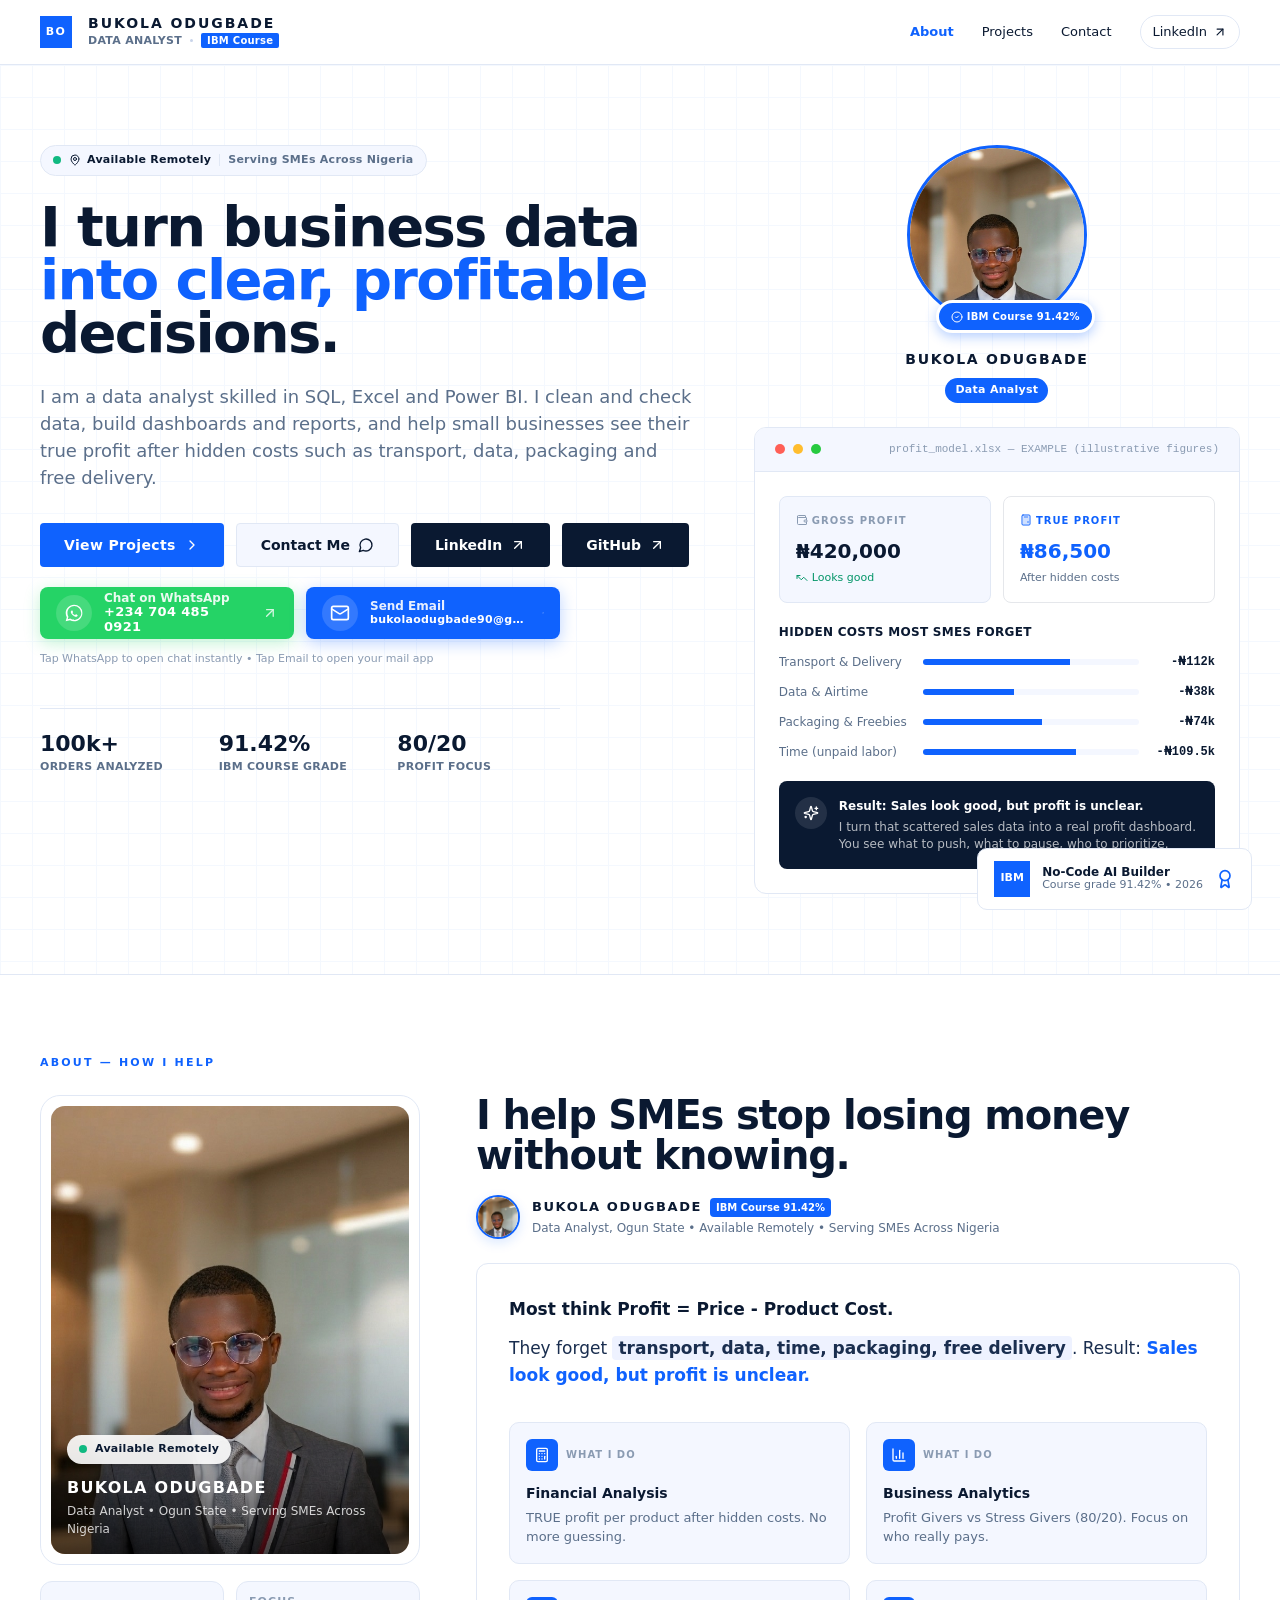
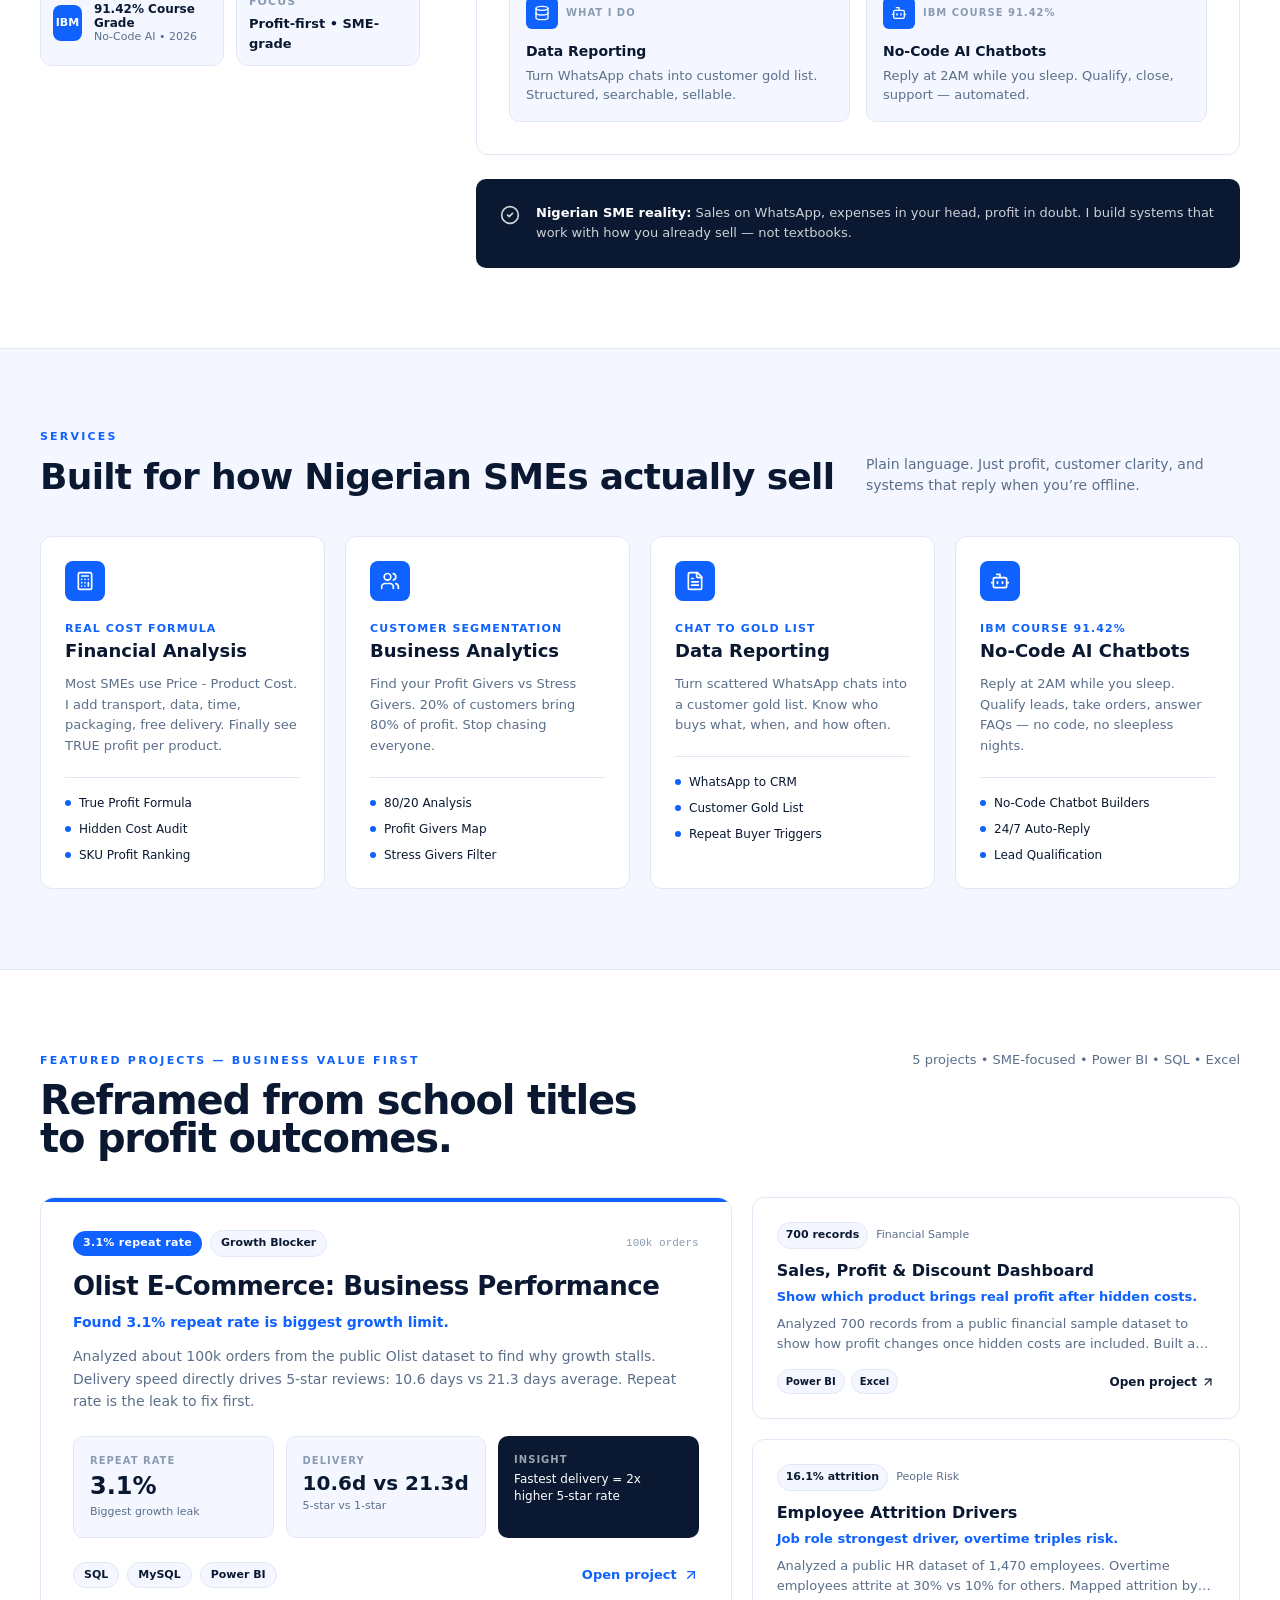
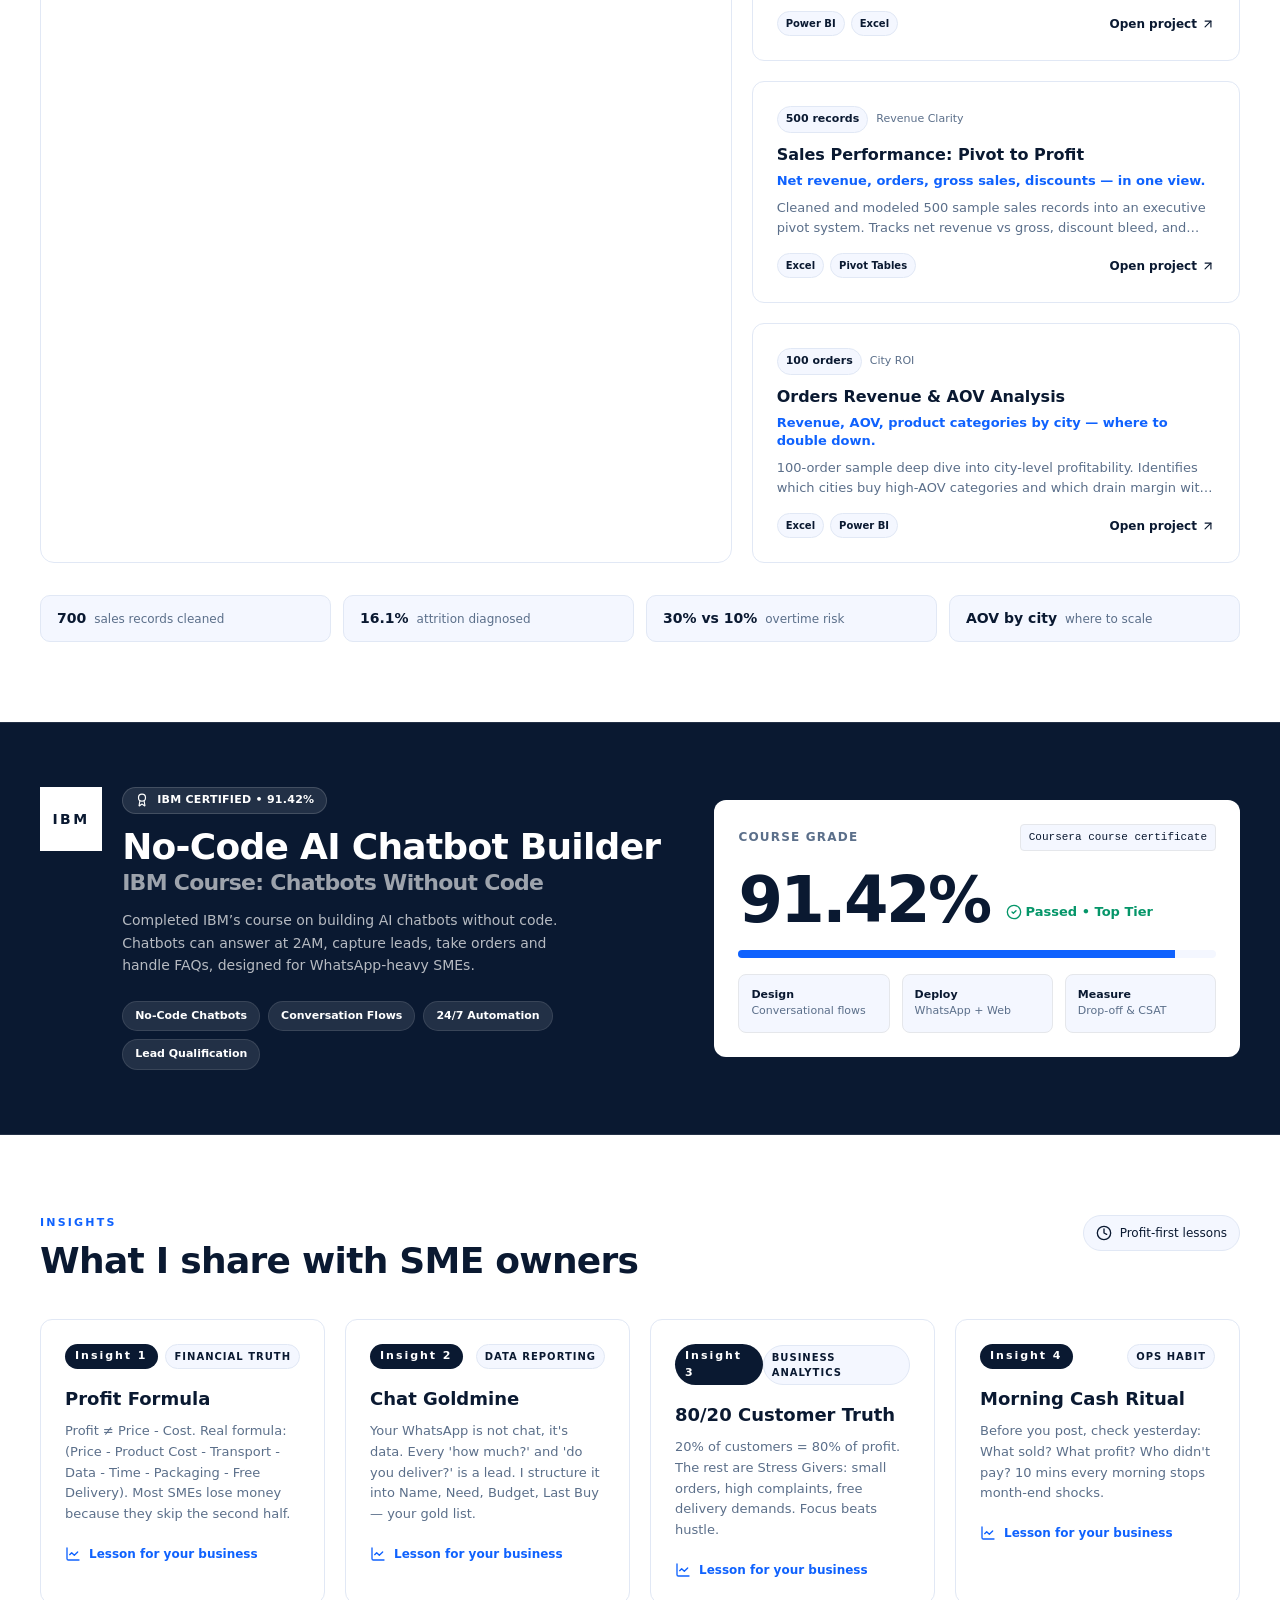
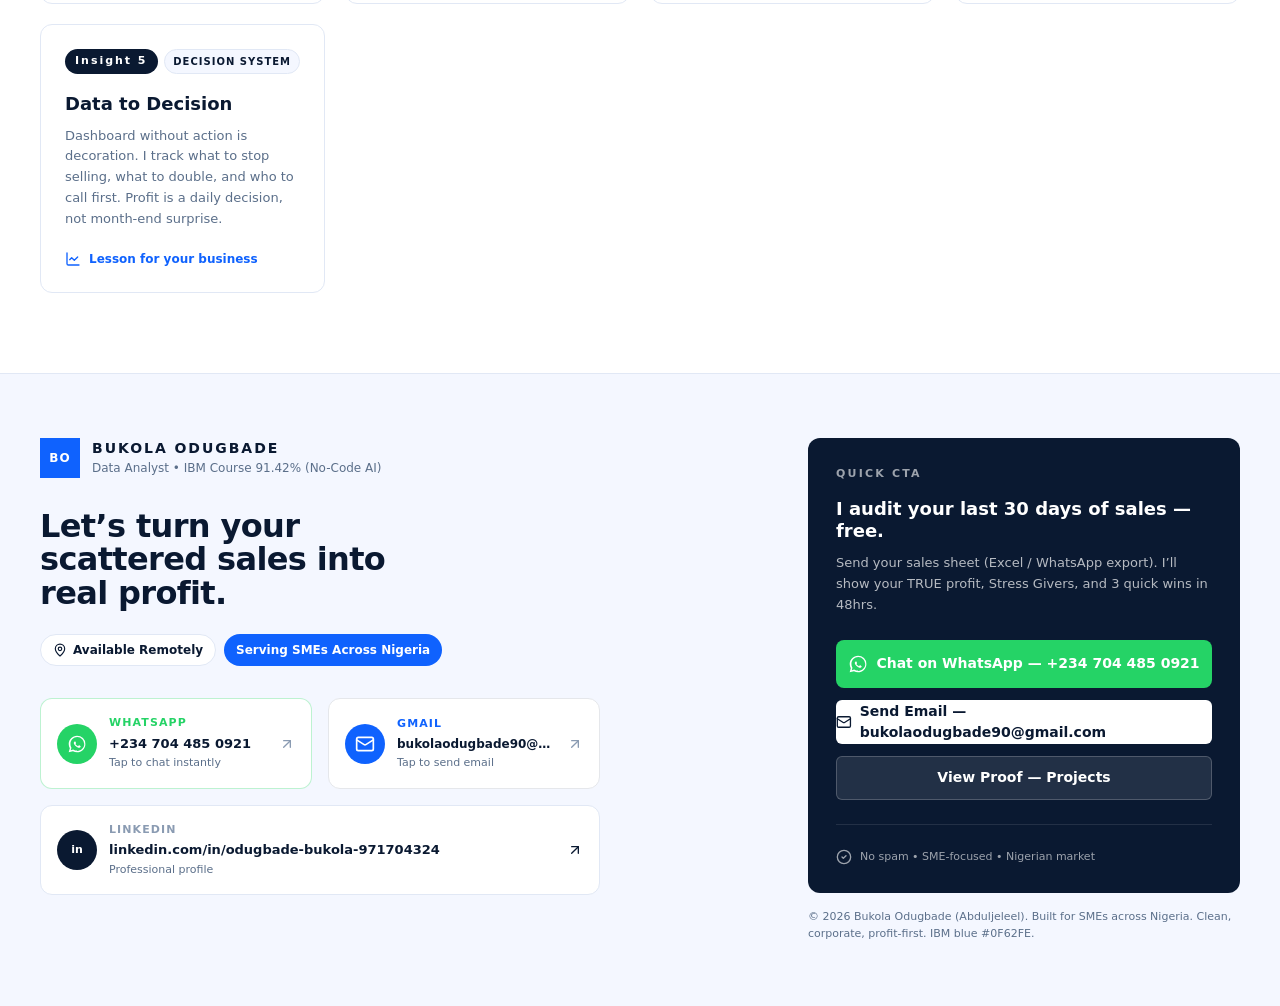
==== commit 0798b9d6: "Rename index (7).html to index.html" ====
--- a/index.html
+++ b/index.html
@@ -1,30 +1,4466 @@
 <!DOCTYPE html>
 <html lang="en">
-  <head>
-    <meta charset="UTF-8" />
-    <meta name="viewport" content="width=device-width, initial-scale=1" />
+<head>
+<meta charset="UTF-8" />
+<meta name="viewport" content="width=device-width, initial-scale=1" />
+<!-- Page title and description (browser tab, Google, link previews) -->
+<title>Bukola Odugbade | Data Analyst</title>
+<meta name="description" content="Data Analyst skilled in SQL, Excel and Power BI. Financial and business data analysis, dashboards and reporting." />
+<meta property="og:title" content="Bukola Odugbade | Data Analyst" />
+<meta property="og:description" content="Data Analyst skilled in SQL, Excel and Power BI." />
+</head>
+<body>
+<!--
+  ============================================================================
+  BUKOLA ODUGBADE PORTFOLIO — ONE FILE, THREE PARTS (search for "PART")
+    PART 1  PAGE CONTENT & LAYOUT   <- the one you edit (texts, projects, links)
+    PART 2  STYLES                  <- colours and design
+    PART 3  PHOTO + LIBRARY         <- at the very bottom, do not edit
+  HOW TO FIND THINGS inside PART 1
+    - Edit a project / service / insight  -> search "CONTENT DATA"
+    - Edit WhatsApp number / email links  -> search "CONTACT LINKS"
+    - Edit a section's layout or wording  -> search "SECTION" + number
+  NOTE: styling uses ready-made classes (className="..."). A class that is not
+  already in PART 2 will have no effect.
+  ============================================================================
+-->
+<div id="root"></div>
 
-    <!-- Page title and description (shown in browser tab, Google and link previews) -->
-    <title>Bukola Odugbade | Data Analyst</title>
-    <meta
-      name="description"
-      content="Data Analyst skilled in SQL, Excel and Power BI. Financial and business data analysis, dashboards and reporting."
-    />
-    <meta property="og:title" content="Bukola Odugbade | Data Analyst" />
-    <meta property="og:description" content="Data Analyst skilled in SQL, Excel and Power BI." />
+<!-- ############################################################################
+     PART 1 — PAGE CONTENT & LAYOUT (edit this part)
+     ############################################################################ -->
+<script>
+window.startPortfolio = function (lib) {
+  var React = lib.React,
+    ReactDOMClient = lib.ReactDOMClient,
+    jsx = lib.jsx,
+    jsxs = lib.jsxs;
+  var {
+    ArrowUpRightIcon,
+    AwardIcon,
+    BotIcon,
+    CalculatorIcon,
+    ChartColumnIcon,
+    ChartLineIcon,
+    ChevronRightIcon,
+    CircleCheckIcon,
+    ClockIcon,
+    DatabaseIcon,
+    FileTextIcon,
+    MailIcon,
+    MapPinIcon,
+    MessageCircleIcon,
+    SparklesIcon,
+    TrendingDownIcon,
+    UsersIcon,
+    WalletIcon,
+  } = lib.icons;
 
-    <!-- All styling lives in styles.css -->
-    <link rel="stylesheet" href="styles.css" />
-  </head>
+  /* ##########################################################################
+   PROFILE PHOTO — the photo itself is stored at the very bottom of this file (PART 3)
+   ########################################################################## */
+  var PROFILE_PHOTO = window.PROFILE_PHOTO_DATA; // image data is stored in PART 3 at the bottom of this file
 
-  <body>
-    <!-- The whole page is drawn here by js/app.js -->
-    <div id="root"></div>
+  /* ##########################################################################
+   CONTACT LINKS — change the WhatsApp number / email links here
+   ########################################################################## */
+  var WHATSAPP_URL =
+      "https://wa.me/2347044850921?text=Hello%20Bukola%2C%20I%20saw%20your%20portfolio.%20I%20need%20help%20with%20my%20business%20profit%20analysis.",
+    EMAIL_URL =
+      "mailto:bukolaodugbade90@gmail.com?subject=Business%20Analytics%20Help%20-%20From%20Portfolio&body=Hello%20Bukola%2C%0A%0AI%20saw%20your%20portfolio%20and%20need%20help%20with%3A%0A";
 
-    <!-- Page content and layout: js/app.js (edit this one). Other js files are libraries. -->
-    <script type="module" src="js/app.js"></script>
+  /* ##########################################################################
+   WHATSAPP ICON (small helper component)
+   ########################################################################## */
+  function WhatsAppIcon({ className: className }) {
+    return jsx("svg", {
+      viewBox: "0 0 24 24",
+      fill: "currentColor",
+      className: className,
+      "aria-hidden": "true",
+      children: jsx("path", {
+        d: "M19.05 4.94A9.91 9.91 0 0 0 12.04 2C6.53 2 2.04 6.48 2.04 12c0 1.76.46 3.48 1.33 5L2 22l5.19-1.35a9.86 9.86 0 0 0 4.85 1.24h.01c5.51 0 10-4.48 10-10a9.88 9.88 0 0 0-2.9-7.0l-.1-.95ZM12.05 19.9h-.01a8.15 8.15 0 0 1-4.16-1.14l-.3-.18-3.08.8.82-3-.19-.31A8.2 8.2 0 0 1 4.13 12c0-4.56 3.72-8.27 8.3-8.27a8.24 8.24 0 0 1 5.86 2.43 8.17 8.17 0 0 1 2.42 5.84c0 4.56-3.72 8.27-8.3 8.27-.12 0-.24 0-.36-.02ZM15.88 14.27c-.2-.1-1.18-.58-1.36-.65-.18-.06-.32-.1-.45.1-.13.2-.52.65-.64.78-.12.14-.23.15-.43.05-.2-.1-.85-.31-1.62-.99-.6-.53-1-1.18-1.12-1.38-.12-.2-.01-.3.09-.4.09-.09.2-.23.3-.35.1-.12.13-.2.2-.33.06-.13.03-.24-.02-.34-.05-.1-.45-1.08-.62-1.48-.16-.39-.33-.34-.45-.34h-.39c-.13 0-.34.05-.52.24-.18.2-.7.68-.7 1.66s.72 1.93.82 2.06c.1.13 1.42 2.17 3.44 3.04.48.21.86.33 1.15.43.48.15.92.13 1.27.08.39-.06 1.18-.48 1.35-.95.17-.47.17-.87.12-.95-.05-.08-.18-.13-.38-.23Z",
+      }),
+    });
+  }
 
-    <!-- Opens outside links in a new tab -->
-    <script src="js/external-links.js"></script>
-  </body>
+  /* ##########################################################################
+   CONTENT DATA — edit text here:
+   projects  = the 5 project cards
+   services  = the Services section cards
+   insights  = the Insights cards
+   ########################################################################## */
+  var projects = [
+      {
+        id: 1,
+        badge: "700 records",
+        badgeLabel: "Financial Sample",
+        title: "Sales, Profit & Discount Dashboard",
+        businessValue: "Show which product brings real profit after hidden costs.",
+        description:
+          "Analyzed 700 records from a public financial sample dataset to show how profit changes once hidden costs are included. Built a margin model with assumed costs for transport, packaging and data, so owners can see what to push.",
+        tech: ["Power BI", "Excel", "DAX"],
+        metric: "700",
+        metricLabel: "Sales Records",
+        insight: "Shows loss-making SKUs hidden by gross profit",
+        color: "#0F62FE",
+      },
+      {
+        id: 2,
+        badge: "3.1% repeat rate",
+        badgeLabel: "Growth Blocker",
+        title: "Olist E-Commerce: Business Performance",
+        businessValue: "Found 3.1% repeat rate is biggest growth limit.",
+        description:
+          "Analyzed about 100k orders from the public Olist dataset to find why growth stalls. Delivery speed directly drives 5-star reviews: 10.6 days vs 21.3 days average. Repeat rate is the leak to fix first.",
+        tech: ["SQL", "MySQL", "Power BI"],
+        metric: "3.1%",
+        metricLabel: "Repeat Rate",
+        insight: "Fastest delivery = 2x higher 5-star rate",
+        color: "#002D9C",
+      },
+      {
+        id: 3,
+        badge: "16.1% attrition",
+        badgeLabel: "People Risk",
+        title: "Employee Attrition Drivers",
+        businessValue: "Job role strongest driver, overtime triples risk.",
+        description:
+          "Analyzed a public HR dataset of 1,470 employees. Overtime employees attrite at 30% vs 10% for others. Mapped attrition by role, age, and satisfaction to stop costly churn before it starts.",
+        tech: ["Power BI", "Excel", "HR Analytics"],
+        metric: "16.1%",
+        metricLabel: "Attrition Rate",
+        insight: "Overtime triples attrition risk",
+        color: "#0F62FE",
+      },
+      {
+        id: 4,
+        badge: "500 records",
+        badgeLabel: "Revenue Clarity",
+        title: "Sales Performance: Pivot to Profit",
+        businessValue: "Net revenue, orders, gross sales, discounts — in one view.",
+        description:
+          "Cleaned and modeled 500 sample sales records into an executive pivot system. Tracks net revenue vs gross, discount bleed, and order frequency for instant decisions.",
+        tech: ["Excel", "Pivot Tables", "Power Query"],
+        metric: "500",
+        metricLabel: "Orders Tracked",
+        insight: "Discount leakage quantified",
+        color: "#0043CE",
+      },
+      {
+        id: 5,
+        badge: "100 orders",
+        badgeLabel: "City ROI",
+        title: "Orders Revenue & AOV Analysis",
+        businessValue: "Revenue, AOV, product categories by city — where to double down.",
+        description:
+          "100-order sample deep dive into city-level profitability. Identifies which cities buy high-AOV categories and which drain margin with delivery costs.",
+        tech: ["Excel", "Power BI", "City Analysis"],
+        metric: "100",
+        metricLabel: "Orders",
+        insight: "City-level AOV variance >40%",
+        color: "#0F62FE",
+      },
+    ],
+    services = [
+      {
+        icon: CalculatorIcon,
+        title: "Financial Analysis",
+        subtitle: "Real Cost Formula",
+        desc: "Most SMEs use Price - Product Cost. I add transport, data, time, packaging, free delivery. Finally see TRUE profit per product.",
+        points: ["True Profit Formula", "Hidden Cost Audit", "SKU Profit Ranking"],
+      },
+      {
+        icon: UsersIcon,
+        title: "Business Analytics",
+        subtitle: "Customer Segmentation",
+        desc: "Find your Profit Givers vs Stress Givers. 20% of customers bring 80% of profit. Stop chasing everyone.",
+        points: ["80/20 Analysis", "Profit Givers Map", "Stress Givers Filter"],
+      },
+      {
+        icon: FileTextIcon,
+        title: "Data Reporting",
+        subtitle: "Chat to Gold List",
+        desc: "Turn scattered WhatsApp chats into a customer gold list. Know who buys what, when, and how often.",
+        points: ["WhatsApp to CRM", "Customer Gold List", "Repeat Buyer Triggers"],
+      },
+      {
+        icon: BotIcon,
+        title: "No-Code AI Chatbots",
+        subtitle: "IBM Course 91.42%",
+        desc: "Reply at 2AM while you sleep. Qualify leads, take orders, answer FAQs — no code, no sleepless nights.",
+        points: ["No-Code Chatbot Builders", "24/7 Auto-Reply", "Lead Qualification"],
+      },
+    ],
+    insights = [
+      {
+        day: "Insight 1",
+        title: "Profit Formula",
+        insight:
+          "Profit ≠ Price - Cost. Real formula: (Price - Product Cost - Transport - Data - Time - Packaging - Free Delivery). Most SMEs lose money because they skip the second half.",
+        tag: "Financial Truth",
+      },
+      {
+        day: "Insight 2",
+        title: "Chat Goldmine",
+        insight:
+          "Your WhatsApp is not chat, it's data. Every 'how much?' and 'do you deliver?' is a lead. I structure it into Name, Need, Budget, Last Buy — your gold list.",
+        tag: "Data Reporting",
+      },
+      {
+        day: "Insight 3",
+        title: "80/20 Customer Truth",
+        insight:
+          "20% of customers = 80% of profit. The rest are Stress Givers: small orders, high complaints, free delivery demands. Focus beats hustle.",
+        tag: "Business Analytics",
+      },
+      {
+        day: "Insight 4",
+        title: "Morning Cash Ritual",
+        insight:
+          "Before you post, check yesterday: What sold? What profit? Who didn't pay? 10 mins every morning stops month-end shocks.",
+        tag: "Ops Habit",
+      },
+      {
+        day: "Insight 5",
+        title: "Data to Decision",
+        insight:
+          "Dashboard without action is decoration. I track what to stop selling, what to double, and who to call first. Profit is a daily decision, not month-end surprise.",
+        tag: "Decision System",
+      },
+    ];
+
+  /* ##########################################################################
+   THE PAGE — layout of every section. Search for "SECTION" to jump between sections.
+   ########################################################################## */
+  function Portfolio() {
+    let [hoveredProjectId, setHoveredProjectId] = React.useState(null),
+      projectsSectionRef = React.useRef(null),
+      contactSectionRef = React.useRef(null),
+      [activeNav, setActiveNav] = React.useState("top"),
+      [toastMessage, setToastMessage] = React.useState(null);
+    React.useEffect(() => {
+      document.title = "Bukola Odugbade | Data Analyst";
+    }, []);
+    let showToast = (f) => {
+        (setToastMessage(f), setTimeout(() => setToastMessage(null), 2500));
+      },
+      scrollToSection = (f, K, E) => {
+        (f.current?.scrollIntoView({ behavior: "smooth", block: "start" }), setActiveNav(K));
+        try {
+          window.location.hash = K;
+        } catch {}
+        showToast(E);
+      };
+    return jsxs("div", {
+      className:
+        "min-h-screen bg-[var(--bg)] text-[var(--ink)] selection:bg-[var(--ibm-blue)] selection:text-white",
+      children: [
+        /* ================= SECTION 0: TOP SPACER (phone safe area) ================= */
+        jsx("div", { className: "h-[var(--safe-area-inset-top)] bg-[var(--bg)]" }),
+        /* ================= SECTION 1: TOAST MESSAGE (small popup shown after clicking a nav button) ================= */
+        toastMessage &&
+          jsxs("div", {
+            className:
+              "fixed bottom-5 left-1/2 -translate-x-1/2 z-50 bg-[var(--navy)] text-white text-[12px] font-semibold px-4 py-2 rounded-full shadow-lg border border-white/10 pointer-events-none",
+            children: [toastMessage, " ✓"],
+          }),
+        /* ================= SECTION 2: HEADER / NAVIGATION BAR ================= */
+        jsx("header", {
+          className:
+            "sticky top-0 z-40 backdrop-blur-xl bg-[color-mix(in_srgb,var(--bg)_88%,transparent)] border-b border-[var(--border)]",
+          children: jsxs("div", {
+            className:
+              "mx-auto max-w-[1280px] px-5 md:px-8 lg:px-10 h-[64px] flex items-center justify-between",
+            children: [
+              jsxs("div", {
+                className: "flex items-center gap-4",
+                children: [
+                  jsx("div", {
+                    className:
+                      "h-8 w-8 bg-[var(--ibm-blue)] text-white grid place-items-center font-black text-[11px] tracking-[0.12em]",
+                    children: "BO",
+                  }),
+                  jsxs("div", {
+                    className: "leading-[1.1]",
+                    children: [
+                      jsx("div", {
+                        className: "font-extrabold tracking-[0.14em] text-[13px] md:text-[14px]",
+                        children: "BUKOLA ODUGBADE",
+                      }),
+                      jsxs("div", {
+                        className: "flex items-center gap-2 mt-[2px]",
+                        children: [
+                          jsx("span", {
+                            className:
+                              "text-[11px] font-semibold tracking-wide text-[var(--ink-muted)] uppercase",
+                            children: "Data Analyst",
+                          }),
+                          jsx("span", {
+                            className: "h-[3px] w-[3px] rounded-full bg-[var(--border-strong)]",
+                          }),
+                          jsx("span", {
+                            className:
+                              "inline-flex items-center gap-1 text-[10px] font-bold px-1.5 py-0.5 bg-[var(--ibm-blue)] text-white rounded-[2px] tracking-wide whitespace-nowrap",
+                            children: "IBM Course",
+                          }),
+                        ],
+                      }),
+                    ],
+                  }),
+                ],
+              }),
+              jsxs("nav", {
+                className: "hidden md:flex items-center gap-7 text-[13px] font-medium",
+                children: [
+                  jsx("button", {
+                    "data-active": activeNav === "top",
+                    onClick: () => {
+                      (window.scrollTo({ top: 0, behavior: "smooth" }), setActiveNav("top"));
+                      try {
+                        window.location.hash = "top";
+                      } catch {}
+                      showToast("Back to top — About");
+                    },
+                    className: `hover:text-[var(--ibm-blue)] transition-colors ${activeNav === "top" ? "text-[var(--ibm-blue)] font-bold" : ""}`,
+                    children: "About",
+                  }),
+                  jsx("button", {
+                    "data-active": activeNav === "projects",
+                    onClick: () =>
+                      scrollToSection(
+                        projectsSectionRef,
+                        "projects",
+                        "Viewing Projects — 5 business-value dashboards",
+                      ),
+                    className: `hover:text-[var(--ibm-blue)] transition-colors ${activeNav === "projects" ? "text-[var(--ibm-blue)] font-bold" : ""}`,
+                    children: "Projects",
+                  }),
+                  jsx("button", {
+                    "data-active": activeNav === "contact",
+                    onClick: () =>
+                      scrollToSection(contactSectionRef, "contact", "Contact — Available Remotely"),
+                    className: `hover:text-[var(--ibm-blue)] transition-colors ${activeNav === "contact" ? "text-[var(--ibm-blue)] font-bold" : ""}`,
+                    children: "Contact",
+                  }),
+                  jsxs("a", {
+                    href: "https://www.linkedin.com/in/odugbade-bukola-971704324",
+                    target: "_blank",
+                    rel: "noopener",
+                    className:
+                      "inline-flex items-center gap-1.5 border border-[var(--border)] px-3 py-1.5 rounded-full hover:border-[var(--ibm-blue)] hover:text-[var(--ibm-blue)] transition-colors",
+                    children: ["LinkedIn ", jsx(ArrowUpRightIcon, { className: "h-3.5 w-3.5" })],
+                  }),
+                ],
+              }),
+              jsx("div", {
+                className: "md:hidden",
+                children: jsx("a", {
+                  href: "https://www.linkedin.com/in/odugbade-bukola-971704324",
+                  target: "_blank",
+                  rel: "noopener",
+                  className:
+                    "text-[12px] font-bold border border-[var(--border)] px-3 py-1.5 rounded-full",
+                  children: "LinkedIn",
+                }),
+              }),
+            ],
+          }),
+        }),
+        /* ================= SECTION 3: HERO (top intro: headline, buttons, photo) ================= */
+        jsxs("section", {
+          className: "relative overflow-hidden border-b border-[var(--border)]",
+          children: [
+            jsx("div", {
+              className: "absolute inset-0 pointer-events-none opacity-[0.04]",
+              style: {
+                backgroundImage:
+                  "linear-gradient(var(--ibm-blue) 1px, transparent 1px), linear-gradient(90deg, var(--ibm-blue) 1px, transparent 1px)",
+                backgroundSize: "32px 32px",
+              },
+            }),
+            jsx("div", {
+              className:
+                "mx-auto max-w-[1280px] px-5 md:px-8 lg:px-10 py-10 md:py-16 lg:py-20 relative",
+              children: jsxs("div", {
+                className: "grid lg:grid-cols-[1.15fr_0.85fr] gap-10 lg:gap-14 items-start",
+                children: [
+                  jsxs("div", {
+                    children: [
+                      jsxs("div", {
+                        className:
+                          "inline-flex items-center gap-2 px-3 py-1.5 rounded-full bg-[var(--surface)] border border-[var(--border)] text-[11px] font-semibold tracking-wide mb-6",
+                        children: [
+                          jsx("span", {
+                            className: "h-2 w-2 rounded-full bg-emerald-500 animate-pulse",
+                          }),
+                          jsxs("span", {
+                            className: "flex items-center gap-1.5",
+                            children: [
+                              jsx(MapPinIcon, { className: "h-3 w-3" }),
+                              " Available Remotely",
+                            ],
+                          }),
+                          jsx("span", { className: "h-3 w-[1px] bg-[var(--border)]" }),
+                          jsx("span", {
+                            className: "text-[var(--ink-muted)]",
+                            children: "Serving SMEs Across Nigeria",
+                          }),
+                        ],
+                      }),
+                      jsx("div", {
+                        className: "flex items-center gap-3 mb-5 lg:hidden",
+                        children: jsxs("div", {
+                          className: "flex items-center gap-4",
+                          children: [
+                            jsxs("div", {
+                              className: "relative",
+                              children: [
+                                jsx("div", {
+                                  className:
+                                    "w-[140px] h-[140px] rounded-full border-[3px] border-[#0F62FE] overflow-hidden bg-white shadow-[0_10px_30px_rgba(15,98,254,0.18),0_4px_12px_rgba(0,0,0,0.08)]",
+                                  children: jsx("img", {
+                                    src: PROFILE_PHOTO,
+                                    alt: "Bukola Odugbade",
+                                    className:
+                                      "w-full h-full object-cover object-[center_22%] scale-[1.01]",
+                                  }),
+                                }),
+                                jsx("div", {
+                                  className:
+                                    "absolute -bottom-1 -right-1 bg-[#0F62FE] text-white text-[9px] font-black tracking-wide px-2.5 py-1 rounded-full border-2 border-white shadow-md whitespace-nowrap",
+                                  children: "IBM Course 91.42%",
+                                }),
+                              ],
+                            }),
+                            jsxs("div", {
+                              children: [
+                                jsx("div", {
+                                  className: "font-extrabold tracking-[0.14em] text-[13px]",
+                                  children: "BUKOLA ODUGBADE",
+                                }),
+                                jsx("div", {
+                                  className: "text-[11px] font-semibold text-[var(--ink-muted)]",
+                                  children: "Data Analyst • IBM Course 91.42%",
+                                }),
+                              ],
+                            }),
+                          ],
+                        }),
+                      }),
+                      jsxs("h1", {
+                        className:
+                          "text-[32px] md:text-[48px] lg:text-[56px] font-[800] leading-[0.95] tracking-[-0.03em]",
+                        children: [
+                          "I turn business data",
+                          jsx("span", {
+                            className: "block text-[var(--ibm-blue)]",
+                            children: "into clear, profitable",
+                          }),
+                          jsx("span", { className: "block", children: "decisions." }),
+                        ],
+                      }),
+                      jsx("p", {
+                        className:
+                          "mt-6 text-[16px] md:text-[18px] leading-[1.5] text-[var(--ink-muted)] max-w-[58ch]",
+                        children:
+                          "I am a data analyst skilled in SQL, Excel and Power BI. I clean and check data, build dashboards and reports, and help small businesses see their true profit after hidden costs such as transport, data, packaging and free delivery.",
+                      }),
+                      jsxs("div", {
+                        className: "mt-8 flex flex-wrap gap-3",
+                        children: [
+                          jsxs("button", {
+                            onClick: () =>
+                              scrollToSection(
+                                projectsSectionRef,
+                                "projects",
+                                "Viewing Projects — business-value dashboards",
+                              ),
+                            className:
+                              "h-11 px-6 bg-[var(--ibm-blue)] hover:bg-[var(--ibm-blue-hover)] text-white font-semibold text-[14px] tracking-wide rounded-[4px] inline-flex items-center gap-2 transition-colors data-[active=true]:ring-2 ring-white",
+                            "data-active": activeNav === "projects",
+                            children: [
+                              "View Projects ",
+                              jsx(ChevronRightIcon, { className: "h-4 w-4" }),
+                            ],
+                          }),
+                          jsxs("button", {
+                            onClick: () =>
+                              scrollToSection(
+                                contactSectionRef,
+                                "contact",
+                                "Contact section opened",
+                              ),
+                            className:
+                              "h-11 px-6 bg-[var(--surface)] border border-[var(--border)] hover:border-[var(--border-strong)] font-semibold text-[14px] rounded-[4px] inline-flex items-center gap-2 transition-colors data-[active=true]:border-[var(--ibm-blue)] data-[active=true]:text-[var(--ibm-blue)]",
+                            "data-active": activeNav === "contact",
+                            children: [
+                              "Contact Me ",
+                              jsx(MessageCircleIcon, { className: "h-4 w-4" }),
+                            ],
+                          }),
+                          jsxs("a", {
+                            href: "https://www.linkedin.com/in/odugbade-bukola-971704324",
+                            target: "_blank",
+                            rel: "noopener",
+                            className:
+                              "h-11 px-6 bg-[var(--ink)] text-[var(--bg)] hover:opacity-90 font-semibold text-[14px] rounded-[4px] inline-flex items-center gap-2 transition-opacity",
+                            children: [
+                              "LinkedIn ",
+                              jsx(ArrowUpRightIcon, { className: "h-4 w-4" }),
+                            ],
+                          }),
+                          jsxs("a", {
+                            href: "https://github.com/BukolaOdugbade",
+                            target: "_blank",
+                            rel: "noopener",
+                            className:
+                              "h-11 px-6 bg-[var(--ink)] text-[var(--bg)] hover:opacity-90 font-semibold text-[14px] rounded-[4px] inline-flex items-center gap-2 transition-opacity",
+                            children: ["GitHub ", jsx(ArrowUpRightIcon, { className: "h-4 w-4" })],
+                          }),
+                        ],
+                      }),
+                      jsxs("div", {
+                        className: "mt-5 grid grid-cols-1 sm:grid-cols-2 gap-3 max-w-[520px]",
+                        children: [
+                          jsxs("a", {
+                            href: WHATSAPP_URL,
+                            target: "_blank",
+                            rel: "noopener noreferrer",
+                            className:
+                              "group h-[52px] px-4 bg-[#25D366] hover:bg-[#20bd5a] text-white font-bold text-[13px] rounded-[8px] inline-flex items-center gap-3 transition-colors shadow-[0_4px_16px_rgba(37,211,102,0.28)]",
+                            children: [
+                              jsx("span", {
+                                className:
+                                  "h-9 w-9 rounded-full bg-white/15 grid place-items-center flex-shrink-0",
+                                children: jsx(WhatsAppIcon, { className: "h-5 w-5" }),
+                              }),
+                              jsxs("span", {
+                                className: "text-left leading-[1.1]",
+                                children: [
+                                  jsx("span", {
+                                    className: "block text-[12px] opacity-90 font-semibold",
+                                    children: "Chat on WhatsApp",
+                                  }),
+                                  jsx("span", {
+                                    className: "block text-[13px] tracking-wide",
+                                    children: "+234 704 485 0921",
+                                  }),
+                                ],
+                              }),
+                              jsx(ArrowUpRightIcon, {
+                                className:
+                                  "h-4 w-4 ml-auto opacity-80 group-hover:translate-x-[1px] group-hover:-translate-y-[1px] transition-transform",
+                              }),
+                            ],
+                          }),
+                          jsxs("a", {
+                            href: EMAIL_URL,
+                            className:
+                              "group h-[52px] px-4 bg-[var(--ibm-blue)] hover:bg-[var(--ibm-blue-hover)] text-white font-bold text-[13px] rounded-[8px] inline-flex items-center gap-3 transition-colors shadow-[0_4px_16px_rgba(15,98,254,0.28)]",
+                            children: [
+                              jsx("span", {
+                                className:
+                                  "h-9 w-9 rounded-full bg-white/15 grid place-items-center flex-shrink-0",
+                                children: jsx(MailIcon, { className: "h-5 w-5" }),
+                              }),
+                              jsxs("span", {
+                                className: "text-left leading-[1.1]",
+                                children: [
+                                  jsx("span", {
+                                    className: "block text-[12px] opacity-90 font-semibold",
+                                    children: "Send Email",
+                                  }),
+                                  jsx("span", {
+                                    className:
+                                      "block text-[11px] tracking-wide truncate max-w-[160px]",
+                                    children: "bukolaodugbade90@gmail.com",
+                                  }),
+                                ],
+                              }),
+                              jsx(ArrowUpRightIcon, {
+                                className:
+                                  "h-4 w-4 ml-auto opacity-80 group-hover:translate-x-[1px] group-hover:-translate-y-[1px] transition-transform",
+                              }),
+                            ],
+                          }),
+                        ],
+                      }),
+                      jsx("div", {
+                        className: "mt-3 text-[11px] text-[var(--ink-faint)] font-medium",
+                        children:
+                          "Tap WhatsApp to open chat instantly • Tap Email to open your mail app",
+                      }),
+                      jsxs("div", {
+                        className:
+                          "mt-10 grid grid-cols-3 gap-4 max-w-[520px] border-t border-[var(--border)] pt-6",
+                        children: [
+                          jsxs("div", {
+                            children: [
+                              jsx("div", {
+                                className: "text-[22px] font-bold leading-none",
+                                children: "100k+",
+                              }),
+                              jsx("div", {
+                                className:
+                                  "text-[11px] uppercase tracking-wide font-semibold text-[var(--ink-muted)] mt-1",
+                                children: "Orders Analyzed",
+                              }),
+                            ],
+                          }),
+                          jsxs("div", {
+                            children: [
+                              jsx("div", {
+                                className: "text-[22px] font-bold leading-none",
+                                children: "91.42%",
+                              }),
+                              jsx("div", {
+                                className:
+                                  "text-[11px] uppercase tracking-wide font-semibold text-[var(--ink-muted)] mt-1",
+                                children: "IBM Course Grade",
+                              }),
+                            ],
+                          }),
+                          jsxs("div", {
+                            children: [
+                              jsx("div", {
+                                className: "text-[22px] font-bold leading-none",
+                                children: "80/20",
+                              }),
+                              jsx("div", {
+                                className:
+                                  "text-[11px] uppercase tracking-wide font-semibold text-[var(--ink-muted)] mt-1",
+                                children: "Profit Focus",
+                              }),
+                            ],
+                          }),
+                        ],
+                      }),
+                    ],
+                  }),
+                  jsxs("div", {
+                    className: "relative flex flex-col items-center lg:items-stretch gap-6",
+                    children: [
+                      jsxs("div", {
+                        className: "relative hidden lg:flex flex-col items-center",
+                        children: [
+                          jsxs("div", {
+                            className: "relative",
+                            children: [
+                              jsxs("div", {
+                                className:
+                                  "relative w-[180px] h-[180px] rounded-full border-[3px] border-[#0F62FE] bg-white overflow-hidden shadow-[0_12px_40px_rgba(15,98,254,0.20),0_4px_16px_rgba(0,0,0,0.08)]",
+                                children: [
+                                  jsx("img", {
+                                    src: PROFILE_PHOTO,
+                                    alt: "Bukola Odugbade",
+                                    className:
+                                      "w-full h-full object-cover object-[center_18%] scale-[1.02]",
+                                    onError: (f) => {
+                                      let K = f.currentTarget;
+                                      K.style.display = "none";
+                                      let E = K.nextElementSibling;
+                                      if (E) E.style.display = "grid";
+                                    },
+                                  }),
+                                  jsx("div", {
+                                    className:
+                                      "hidden w-full h-full place-items-center bg-[var(--ibm-blue)] text-white font-black text-[28px] tracking-widest",
+                                    children: "BO",
+                                  }),
+                                ],
+                              }),
+                              jsxs("div", {
+                                className:
+                                  "absolute -bottom-2 -right-2 bg-[#0F62FE] text-white text-[10px] font-black tracking-wide px-3 py-1.5 rounded-full border-[3px] border-white shadow-[0_4px_12px_rgba(15,98,254,0.3)] whitespace-nowrap flex items-center gap-1",
+                                children: [
+                                  jsx(CircleCheckIcon, { className: "h-3 w-3" }),
+                                  " IBM Course 91.42%",
+                                ],
+                              }),
+                            ],
+                          }),
+                          jsxs("div", {
+                            className: "mt-6 text-center",
+                            children: [
+                              jsx("div", {
+                                className: "font-extrabold tracking-[0.12em] text-[14px]",
+                                children: "BUKOLA ODUGBADE",
+                              }),
+                              jsxs("div", {
+                                className:
+                                  "mt-2 inline-flex items-center gap-1.5 text-[11px] font-semibold",
+                                children: [
+                                  jsx("span", {
+                                    className:
+                                      "px-2.5 py-1 rounded-full bg-[var(--ibm-blue)] text-white font-bold tracking-wide",
+                                    children: "Data Analyst",
+                                  }),
+                                ],
+                              }),
+                            ],
+                          }),
+                        ],
+                      }),
+                      jsxs("div", {
+                        className:
+                          "w-full rounded-[12px] border border-[var(--border)] bg-[var(--surface-2)] shadow-[var(--card-shadow)] overflow-hidden",
+                        children: [
+                          jsxs("div", {
+                            className:
+                              "h-[44px] flex items-center justify-between px-5 border-b border-[var(--border)] bg-[var(--surface)]",
+                            children: [
+                              jsxs("div", {
+                                className: "flex items-center gap-2",
+                                children: [
+                                  jsx("div", {
+                                    className: "h-2.5 w-2.5 rounded-full bg-[#FF5F56]",
+                                  }),
+                                  jsx("div", {
+                                    className: "h-2.5 w-2.5 rounded-full bg-[#FFBD2E]",
+                                  }),
+                                  jsx("div", {
+                                    className: "h-2.5 w-2.5 rounded-full bg-[#27CA40]",
+                                  }),
+                                ],
+                              }),
+                              jsx("div", {
+                                className: "text-[11px] font-mono text-[var(--ink-faint)]",
+                                children: "profit_model.xlsx — EXAMPLE (illustrative figures)",
+                              }),
+                            ],
+                          }),
+                          jsxs("div", {
+                            className: "p-5 md:p-6 space-y-5",
+                            children: [
+                              jsxs("div", {
+                                className: "grid grid-cols-2 gap-3",
+                                children: [
+                                  jsxs("div", {
+                                    className:
+                                      "rounded-[8px] border border-[var(--border)] p-4 bg-[var(--surface)]",
+                                    children: [
+                                      jsxs("div", {
+                                        className:
+                                          "text-[10px] font-bold tracking-widest uppercase text-[var(--ink-faint)] flex items-center gap-1",
+                                        children: [
+                                          jsx(WalletIcon, { className: "h-3 w-3" }),
+                                          " Gross Profit",
+                                        ],
+                                      }),
+                                      jsx("div", {
+                                        className: "mt-2 text-[20px] font-bold",
+                                        children: "₦420,000",
+                                      }),
+                                      jsxs("div", {
+                                        className:
+                                          "text-[11px] text-emerald-600 font-medium mt-1 flex items-center gap-1",
+                                        children: [
+                                          jsx(TrendingDownIcon, {
+                                            className: "h-3 w-3 rotate-180",
+                                          }),
+                                          " Looks good",
+                                        ],
+                                      }),
+                                    ],
+                                  }),
+                                  jsxs("div", {
+                                    className:
+                                      "rounded-[8px] border border-[var(--ibm-blue)]/30 bg-[var(--ibm-blue)]/5 p-4",
+                                    children: [
+                                      jsxs("div", {
+                                        className:
+                                          "text-[10px] font-bold tracking-widest uppercase text-[var(--ibm-blue)] flex items-center gap-1",
+                                        children: [
+                                          jsx(CalculatorIcon, { className: "h-3 w-3" }),
+                                          " True Profit",
+                                        ],
+                                      }),
+                                      jsx("div", {
+                                        className:
+                                          "mt-2 text-[20px] font-bold text-[var(--ibm-blue)]",
+                                        children: "₦86,500",
+                                      }),
+                                      jsx("div", {
+                                        className:
+                                          "text-[11px] text-[var(--ink-muted)] font-medium mt-1",
+                                        children: "After hidden costs",
+                                      }),
+                                    ],
+                                  }),
+                                ],
+                              }),
+                              jsxs("div", {
+                                className: "space-y-3",
+                                children: [
+                                  jsx("div", {
+                                    className: "text-[12px] font-bold tracking-wide uppercase",
+                                    children: "Hidden Costs Most SMEs Forget",
+                                  }),
+                                  [
+                                    { label: "Transport & Delivery", val: "-₦112k", pct: 68 },
+                                    { label: "Data & Airtime", val: "-₦38k", pct: 42 },
+                                    { label: "Packaging & Freebies", val: "-₦74k", pct: 55 },
+                                    { label: "Time (unpaid labor)", val: "-₦109.5k", pct: 71 },
+                                  ].map((f) =>
+                                    jsxs(
+                                      "div",
+                                      {
+                                        className: "flex items-center gap-3 text-[12px]",
+                                        children: [
+                                          jsx("div", {
+                                            className: "w-[132px] text-[var(--ink-muted)] truncate",
+                                            children: f.label,
+                                          }),
+                                          jsx("div", {
+                                            className:
+                                              "flex-1 h-1.5 bg-[var(--surface)] rounded-full overflow-hidden",
+                                            children: jsx("div", {
+                                              className: "h-full bg-[var(--ibm-blue)]",
+                                              style: { width: `${f.pct}%` },
+                                            }),
+                                          }),
+                                          jsx("div", {
+                                            className:
+                                              "w-[64px] text-right font-mono font-semibold",
+                                            children: f.val,
+                                          }),
+                                        ],
+                                      },
+                                      f.label,
+                                    ),
+                                  ),
+                                ],
+                              }),
+                              jsxs("div", {
+                                className:
+                                  "rounded-[8px] bg-[var(--navy)] text-white p-4 flex items-start gap-3",
+                                children: [
+                                  jsx("div", {
+                                    className:
+                                      "h-8 w-8 rounded-full bg-white/10 grid place-items-center flex-shrink-0",
+                                    children: jsx(SparklesIcon, { className: "h-4 w-4" }),
+                                  }),
+                                  jsxs("div", {
+                                    children: [
+                                      jsx("div", {
+                                        className: "text-[12px] font-bold",
+                                        children: "Result: Sales look good, but profit is unclear.",
+                                      }),
+                                      jsx("div", {
+                                        className: "text-[12px] leading-[1.4] text-white/70 mt-1",
+                                        children:
+                                          "I turn that scattered sales data into a real profit dashboard. You see what to push, what to pause, who to prioritize.",
+                                      }),
+                                    ],
+                                  }),
+                                ],
+                              }),
+                            ],
+                          }),
+                        ],
+                      }),
+                      jsxs("div", {
+                        className:
+                          "absolute -bottom-4 -right-2 md:-right-3 hidden lg:flex bg-[var(--surface-2)] border border-[var(--border)] rounded-[10px] shadow-[var(--card-shadow)] px-4 py-3 items-center gap-3",
+                        children: [
+                          jsx("div", {
+                            className:
+                              "h-9 w-9 bg-[var(--ibm-blue)] text-white grid place-items-center font-black text-[11px]",
+                            children: "IBM",
+                          }),
+                          jsxs("div", {
+                            className: "leading-[1.1]",
+                            children: [
+                              jsx("div", {
+                                className: "text-[12px] font-bold",
+                                children: "No-Code AI Builder",
+                              }),
+                              jsx("div", {
+                                className: "text-[11px] text-[var(--ink-muted)]",
+                                children: "Course grade 91.42% • 2026",
+                              }),
+                            ],
+                          }),
+                          jsx(AwardIcon, { className: "h-5 w-5 text-[var(--ibm-blue)]" }),
+                        ],
+                      }),
+                    ],
+                  }),
+                ],
+              }),
+            }),
+          ],
+        }),
+        /* ================= SECTION 4: ABOUT (how I help + IBM course grade card) ================= */
+        jsxs("section", {
+          className: "mx-auto max-w-[1280px] px-5 md:px-8 lg:px-10 py-14 md:py-20",
+          children: [
+            jsx("div", {
+              className:
+                "text-[11px] font-bold tracking-[0.2em] uppercase text-[var(--ibm-blue)] mb-6",
+              children: "About — How I Help",
+            }),
+            jsxs("div", {
+              className: "grid lg:grid-cols-[380px_1fr] gap-10 lg:gap-14 items-start",
+              children: [
+                jsxs("div", {
+                  className: "relative lg:sticky lg:top-[88px]",
+                  children: [
+                    jsx("div", {
+                      className:
+                        "rounded-[20px] border border-[var(--border)] bg-[var(--surface-2)] p-2.5 shadow-[0_20px_50px_rgba(0,0,0,0.08),0_4px_12px_rgba(0,0,0,0.04)]",
+                      children: jsxs("div", {
+                        className:
+                          "rounded-[14px] overflow-hidden aspect-[4/5] bg-[var(--surface)] relative",
+                        children: [
+                          jsx("img", {
+                            src: PROFILE_PHOTO,
+                            alt: "Bukola Odugbade",
+                            className:
+                              "w-full h-full object-cover object-[center_16%] scale-[1.02]",
+                          }),
+                          jsx("div", {
+                            className:
+                              "absolute bottom-0 left-0 right-0 h-[52%] bg-gradient-to-t from-black/70 via-black/20 to-transparent pointer-events-none",
+                          }),
+                          jsxs("div", {
+                            className: "absolute bottom-4 left-4 right-4",
+                            children: [
+                              jsxs("div", {
+                                className:
+                                  "inline-flex items-center gap-2 px-3 py-1.5 rounded-full bg-white/90 backdrop-blur text-[11px] font-bold tracking-wide text-[var(--navy)] shadow",
+                                children: [
+                                  jsx("span", {
+                                    className: "h-2 w-2 rounded-full bg-emerald-500 animate-pulse",
+                                  }),
+                                  " Available Remotely",
+                                ],
+                              }),
+                              jsxs("div", {
+                                className: "mt-3 text-white",
+                                children: [
+                                  jsx("div", {
+                                    className: "font-extrabold text-[16px] tracking-[0.08em]",
+                                    children: "BUKOLA ODUGBADE",
+                                  }),
+                                  jsx("div", {
+                                    className: "text-[12px] text-white/80 font-medium mt-0.5",
+                                    children:
+                                      "Data Analyst • Ogun State • Serving SMEs Across Nigeria",
+                                  }),
+                                ],
+                              }),
+                            ],
+                          }),
+                        ],
+                      }),
+                    }),
+                    jsxs("div", {
+                      className: "mt-4 flex gap-3",
+                      children: [
+                        jsxs("div", {
+                          className:
+                            "flex-1 rounded-[12px] border border-[var(--border)] bg-[var(--surface)] p-3 flex items-center gap-3",
+                          children: [
+                            jsx("div", {
+                              className:
+                                "h-9 w-9 rounded-[8px] bg-[var(--ibm-blue)] text-white grid place-items-center font-black text-[11px]",
+                              children: "IBM",
+                            }),
+                            jsxs("div", {
+                              className: "leading-[1.15]",
+                              children: [
+                                jsx("div", {
+                                  className: "text-[12px] font-bold",
+                                  children: "91.42% Course Grade",
+                                }),
+                                jsx("div", {
+                                  className: "text-[11px] text-[var(--ink-muted)]",
+                                  children: "No-Code AI • 2026",
+                                }),
+                              ],
+                            }),
+                          ],
+                        }),
+                        jsxs("div", {
+                          className:
+                            "flex-1 rounded-[12px] border border-[var(--border)] bg-[var(--surface)] p-3",
+                          children: [
+                            jsx("div", {
+                              className:
+                                "text-[11px] font-bold tracking-widest uppercase text-[var(--ink-faint)]",
+                              children: "Focus",
+                            }),
+                            jsx("div", {
+                              className: "text-[13px] font-semibold mt-1",
+                              children: "Profit-first • SME-grade",
+                            }),
+                          ],
+                        }),
+                      ],
+                    }),
+                    jsx("div", {
+                      className: "mt-3 hidden",
+                      children: jsx("div", {
+                        className:
+                          "w-full h-[320px] rounded-[14px] bg-[var(--ibm-blue)] grid place-items-center text-white",
+                        children: jsxs("div", {
+                          className: "text-center",
+                          children: [
+                            jsx("div", {
+                              className: "font-black text-[42px] tracking-widest",
+                              children: "BO",
+                            }),
+                            jsx("div", {
+                              className: "text-[11px] mt-2 opacity-80 max-w-[20ch]",
+                              children: "",
+                            }),
+                          ],
+                        }),
+                      }),
+                    }),
+                  ],
+                }),
+                jsxs("div", {
+                  className: "space-y-6",
+                  children: [
+                    jsxs("div", {
+                      children: [
+                        jsx("h2", {
+                          className:
+                            "text-[28px] md:text-[40px] font-[800] leading-[1] tracking-[-0.03em]",
+                          children: "I help SMEs stop losing money without knowing.",
+                        }),
+                        jsxs("div", {
+                          className: "mt-5 flex items-center gap-3",
+                          children: [
+                            jsx("div", {
+                              className:
+                                "w-[44px] h-[44px] rounded-full border-[2px] border-[#0F62FE] overflow-hidden bg-white shadow-[0_4px_12px_rgba(15,98,254,0.15)] flex-shrink-0",
+                              children: jsx("img", {
+                                src: PROFILE_PHOTO,
+                                alt: "Bukola Odugbade",
+                                className: "w-full h-full object-cover object-[center_20%]",
+                              }),
+                            }),
+                            jsxs("div", {
+                              children: [
+                                jsxs("div", {
+                                  className: "flex items-center gap-2",
+                                  children: [
+                                    jsx("span", {
+                                      className: "font-extrabold tracking-[0.12em] text-[13px]",
+                                      children: "BUKOLA ODUGBADE",
+                                    }),
+                                    jsx("span", {
+                                      className:
+                                        "text-[10px] font-bold px-1.5 py-0.5 rounded bg-[#0F62FE] text-white",
+                                      children: "IBM Course 91.42%",
+                                    }),
+                                  ],
+                                }),
+                                jsx("div", {
+                                  className:
+                                    "text-[12px] font-medium text-[var(--ink-muted)] mt-0.5",
+                                  children:
+                                    "Data Analyst, Ogun State • Available Remotely • Serving SMEs Across Nigeria",
+                                }),
+                              ],
+                            }),
+                          ],
+                        }),
+                      ],
+                    }),
+                    jsxs("div", {
+                      className:
+                        "rounded-[12px] border border-[var(--border)] bg-[var(--surface-2)] p-6 md:p-8 shadow-[var(--card-shadow)]",
+                      children: [
+                        jsxs("div", {
+                          className: "text-[15px] md:text-[17px] leading-[1.6] text-[var(--ink-2)]",
+                          children: [
+                            jsx("p", {
+                              className: "font-semibold text-[var(--ink)]",
+                              children: "Most think Profit = Price - Product Cost.",
+                            }),
+                            jsxs("p", {
+                              className: "mt-3",
+                              children: [
+                                "They forget ",
+                                jsx("span", {
+                                  className:
+                                    "font-semibold bg-[var(--surface-3)] px-1.5 py-0.5 rounded",
+                                  children: "transport, data, time, packaging, free delivery",
+                                }),
+                                ". Result:",
+                                " ",
+                                jsx("span", {
+                                  className: "font-bold text-[var(--ibm-blue)]",
+                                  children: "Sales look good, but profit is unclear.",
+                                }),
+                              ],
+                            }),
+                          ],
+                        }),
+                        jsx("div", {
+                          className: "mt-8 grid sm:grid-cols-2 gap-4",
+                          children: [
+                            {
+                              icon: CalculatorIcon,
+                              kicker: "What I do",
+                              title: "Financial Analysis",
+                              desc: "TRUE profit per product after hidden costs. No more guessing.",
+                            },
+                            {
+                              icon: ChartColumnIcon,
+                              kicker: "What I do",
+                              title: "Business Analytics",
+                              desc: "Profit Givers vs Stress Givers (80/20). Focus on who really pays.",
+                            },
+                            {
+                              icon: DatabaseIcon,
+                              kicker: "What I do",
+                              title: "Data Reporting",
+                              desc: "Turn WhatsApp chats into customer gold list. Structured, searchable, sellable.",
+                            },
+                            {
+                              icon: BotIcon,
+                              kicker: "IBM Course 91.42%",
+                              title: "No-Code AI Chatbots",
+                              desc: "Reply at 2AM while you sleep. Qualify, close, support — automated.",
+                            },
+                          ].map((f) =>
+                            jsxs(
+                              "div",
+                              {
+                                className:
+                                  "rounded-[10px] border border-[var(--border)] bg-[var(--surface)] p-4",
+                                children: [
+                                  jsxs("div", {
+                                    className: "flex items-center gap-2",
+                                    children: [
+                                      jsx("div", {
+                                        className:
+                                          "h-8 w-8 rounded-[6px] bg-[var(--ibm-blue)] text-white grid place-items-center",
+                                        children: jsx(f.icon, { className: "h-4 w-4" }),
+                                      }),
+                                      jsx("div", {
+                                        className:
+                                          "text-[10px] font-bold tracking-widest uppercase text-[var(--ink-faint)]",
+                                        children: f.kicker,
+                                      }),
+                                    ],
+                                  }),
+                                  jsx("div", {
+                                    className: "mt-3 font-bold text-[14px]",
+                                    children: f.title,
+                                  }),
+                                  jsx("div", {
+                                    className:
+                                      "mt-1 text-[13px] leading-[1.5] text-[var(--ink-muted)]",
+                                    children: f.desc,
+                                  }),
+                                ],
+                              },
+                              f.title,
+                            ),
+                          ),
+                        }),
+                      ],
+                    }),
+                    jsxs("div", {
+                      className: "rounded-[10px] bg-[var(--navy)] text-white p-5 md:p-6 flex gap-4",
+                      children: [
+                        jsx(CircleCheckIcon, {
+                          className: "h-5 w-5 text-white/80 mt-0.5 flex-shrink-0",
+                        }),
+                        jsxs("p", {
+                          className: "text-[13px] leading-[1.6] text-white/80",
+                          children: [
+                            jsx("span", {
+                              className: "text-white font-semibold",
+                              children: "Nigerian SME reality:",
+                            }),
+                            " Sales on WhatsApp, expenses in your head, profit in doubt. I build systems that work with how you already sell — not textbooks.",
+                          ],
+                        }),
+                      ],
+                    }),
+                  ],
+                }),
+              ],
+            }),
+          ],
+        }),
+        /* ================= SECTION 5: SERVICES (what I offer) ================= */
+        jsx("section", {
+          className: "bg-[var(--surface)] border-y border-[var(--border)]",
+          children: jsxs("div", {
+            className: "mx-auto max-w-[1280px] px-5 md:px-8 lg:px-10 py-14 md:py-20",
+            children: [
+              jsxs("div", {
+                className: "flex flex-wrap items-end justify-between gap-6 mb-10",
+                children: [
+                  jsxs("div", {
+                    children: [
+                      jsx("div", {
+                        className:
+                          "text-[11px] font-bold tracking-[0.2em] uppercase text-[var(--ibm-blue)]",
+                        children: "Services",
+                      }),
+                      jsx("h2", {
+                        className:
+                          "mt-3 text-[28px] md:text-[36px] font-[800] tracking-[-0.02em] leading-[1.05]",
+                        children: "Built for how Nigerian SMEs actually sell",
+                      }),
+                    ],
+                  }),
+                  jsx("div", {
+                    className: "text-[14px] text-[var(--ink-muted)] max-w-[42ch]",
+                    children:
+                      "Plain language. Just profit, customer clarity, and systems that reply when you’re offline.",
+                  }),
+                ],
+              }),
+              jsx("div", {
+                className: "grid md:grid-cols-2 lg:grid-cols-4 gap-5",
+                children: services.map((f) =>
+                  jsxs(
+                    "div",
+                    {
+                      className:
+                        "group rounded-[12px] border border-[var(--border)] bg-[var(--surface-2)] p-6 shadow-[var(--card-shadow)] hover:shadow-[var(--card-shadow-hover)] hover:-translate-y-[2px] transition-all",
+                      children: [
+                        jsx("div", {
+                          className:
+                            "h-10 w-10 rounded-[8px] bg-[var(--ibm-blue)] text-white grid place-items-center",
+                          children: jsx(f.icon, { className: "h-5 w-5" }),
+                        }),
+                        jsx("div", {
+                          className:
+                            "mt-5 text-[11px] font-bold tracking-widest uppercase text-[var(--ibm-blue)]",
+                          children: f.subtitle,
+                        }),
+                        jsx("div", {
+                          className: "mt-1 font-bold text-[18px] leading-[1.15]",
+                          children: f.title,
+                        }),
+                        jsx("div", {
+                          className: "mt-3 text-[13px] leading-[1.6] text-[var(--ink-muted)]",
+                          children: f.desc,
+                        }),
+                        jsx("div", {
+                          className: "mt-5 pt-4 border-t border-[var(--border)] space-y-2",
+                          children: f.points.map((K) =>
+                            jsxs(
+                              "div",
+                              {
+                                className: "flex items-center gap-2 text-[12px] font-medium",
+                                children: [
+                                  jsx("div", {
+                                    className: "h-1.5 w-1.5 rounded-full bg-[var(--ibm-blue)]",
+                                  }),
+                                  " ",
+                                  K,
+                                ],
+                              },
+                              K,
+                            ),
+                          ),
+                        }),
+                      ],
+                    },
+                    f.title,
+                  ),
+                ),
+              }),
+            ],
+          }),
+        }),
+        /* ================= SECTION 6: PROJECTS (featured project cards; data comes from `projects` at the top) ================= */
+        jsxs("section", {
+          ref: projectsSectionRef,
+          className: "mx-auto max-w-[1280px] px-5 md:px-8 lg:px-10 py-14 md:py-20",
+          children: [
+            jsxs("div", {
+              className: "flex flex-wrap items-baseline justify-between gap-4 mb-10",
+              children: [
+                jsxs("div", {
+                  children: [
+                    jsx("div", {
+                      className:
+                        "text-[11px] font-bold tracking-[0.2em] uppercase text-[var(--ibm-blue)]",
+                      children: "Featured Projects — Business Value First",
+                    }),
+                    jsxs("h2", {
+                      className:
+                        "mt-3 text-[28px] md:text-[40px] font-[800] tracking-[-0.03em] leading-[0.95]",
+                      children: [
+                        "Reframed from school titles",
+                        jsx("br", {}),
+                        "to profit outcomes.",
+                      ],
+                    }),
+                  ],
+                }),
+                jsx("div", {
+                  className: "text-[13px] text-[var(--ink-muted)] font-medium",
+                  children: "5 projects • SME-focused • Power BI • SQL • Excel",
+                }),
+              ],
+            }),
+            jsxs("div", {
+              className: "grid lg:grid-cols-12 gap-5",
+              children: [
+                jsx("div", {
+                  className: "lg:col-span-7",
+                  children: jsxs("div", {
+                    onMouseEnter: () => setHoveredProjectId(projects[1].id),
+                    onMouseLeave: () => setHoveredProjectId(null),
+                    className: `group relative rounded-[14px] border bg-[var(--surface-2)] overflow-hidden shadow-[var(--card-shadow)] hover:shadow-[var(--card-shadow-hover)] transition-all h-full ${hoveredProjectId === projects[1].id ? "border-[var(--ibm-blue)]/50" : "border-[var(--border)]"}`,
+                    children: [
+                      jsx("div", {
+                        className: "absolute top-0 left-0 right-0 h-[4px] bg-[var(--ibm-blue)]",
+                      }),
+                      jsxs("div", {
+                        className: "p-6 md:p-8",
+                        children: [
+                          jsxs("div", {
+                            className: "flex flex-wrap items-center gap-2 mb-4",
+                            children: [
+                              jsx("span", {
+                                className:
+                                  "px-2.5 py-1 rounded-full bg-[var(--ibm-blue)] text-white text-[11px] font-bold tracking-wide",
+                                children: projects[1].badge,
+                              }),
+                              jsx("span", {
+                                className:
+                                  "px-2.5 py-1 rounded-full bg-[var(--surface)] border border-[var(--border)] text-[11px] font-semibold",
+                                children: projects[1].badgeLabel,
+                              }),
+                              jsx("span", {
+                                className: "ml-auto text-[11px] font-mono text-[var(--ink-faint)]",
+                                children: "100k orders",
+                              }),
+                            ],
+                          }),
+                          jsx("h3", {
+                            className:
+                              "text-[22px] md:text-[26px] font-[800] leading-[1.05] tracking-[-0.02em]",
+                            children: projects[1].title,
+                          }),
+                          jsx("p", {
+                            className: "mt-3 text-[14px] font-semibold text-[var(--ibm-blue)]",
+                            children: projects[1].businessValue,
+                          }),
+                          jsx("p", {
+                            className: "mt-3 text-[14px] leading-[1.6] text-[var(--ink-muted)]",
+                            children: projects[1].description,
+                          }),
+                          jsxs("div", {
+                            className: "mt-6 grid grid-cols-3 gap-3",
+                            children: [
+                              jsxs("div", {
+                                className:
+                                  "rounded-[10px] bg-[var(--surface)] border border-[var(--border)] p-4",
+                                children: [
+                                  jsx("div", {
+                                    className:
+                                      "text-[10px] uppercase tracking-widest font-bold text-[var(--ink-faint)]",
+                                    children: "Repeat Rate",
+                                  }),
+                                  jsx("div", {
+                                    className: "text-[24px] font-extrabold",
+                                    children: "3.1%",
+                                  }),
+                                  jsx("div", {
+                                    className: "text-[11px] text-[var(--ink-muted)]",
+                                    children: "Biggest growth leak",
+                                  }),
+                                ],
+                              }),
+                              jsxs("div", {
+                                className:
+                                  "rounded-[10px] bg-[var(--surface)] border border-[var(--border)] p-4",
+                                children: [
+                                  jsx("div", {
+                                    className:
+                                      "text-[10px] uppercase tracking-widest font-bold text-[var(--ink-faint)]",
+                                    children: "Delivery",
+                                  }),
+                                  jsx("div", {
+                                    className: "text-[20px] font-extrabold",
+                                    children: "10.6d vs 21.3d",
+                                  }),
+                                  jsx("div", {
+                                    className: "text-[11px] text-[var(--ink-muted)]",
+                                    children: "5-star vs 1-star",
+                                  }),
+                                ],
+                              }),
+                              jsxs("div", {
+                                className: "rounded-[10px] bg-[var(--navy)] text-white p-4",
+                                children: [
+                                  jsx("div", {
+                                    className:
+                                      "text-[10px] uppercase tracking-widest font-bold text-white/60",
+                                    children: "Insight",
+                                  }),
+                                  jsx("div", {
+                                    className: "text-[12px] leading-[1.4] mt-1 font-medium",
+                                    children: projects[1].insight,
+                                  }),
+                                ],
+                              }),
+                            ],
+                          }),
+                          jsxs("div", {
+                            className: "mt-6 flex flex-wrap items-center gap-2",
+                            children: [
+                              projects[1].tech.map((f) =>
+                                jsx(
+                                  "span",
+                                  {
+                                    className:
+                                      "text-[11px] font-semibold px-2.5 py-1 rounded-full border border-[var(--border)] bg-[var(--surface)]",
+                                    children: f,
+                                  },
+                                  f,
+                                ),
+                              ),
+                              jsxs("a", {
+                                href: "#",
+                                className:
+                                  "ml-auto inline-flex items-center gap-1.5 text-[13px] font-bold text-[var(--ibm-blue)] hover:underline",
+                                children: [
+                                  "Open project ",
+                                  jsx(ArrowUpRightIcon, { className: "h-4 w-4" }),
+                                ],
+                              }),
+                            ],
+                          }),
+                        ],
+                      }),
+                    ],
+                  }),
+                }),
+                jsx("div", {
+                  className: "lg:col-span-5 grid gap-5",
+                  children: projects
+                    .filter((f) => f.id !== 2)
+                    .map((f) =>
+                      jsxs(
+                        "div",
+                        {
+                          className:
+                            "group rounded-[12px] border border-[var(--border)] bg-[var(--surface-2)] p-5 md:p-6 shadow-[var(--card-shadow)] hover:shadow-[var(--card-shadow-hover)] hover:-translate-y-[1px] transition-all",
+                          children: [
+                            jsxs("div", {
+                              className: "flex items-center gap-2 mb-3",
+                              children: [
+                                jsx("span", {
+                                  className:
+                                    "px-2 py-1 rounded-full bg-[var(--surface)] border border-[var(--border)] text-[11px] font-bold",
+                                  children: f.badge,
+                                }),
+                                jsx("span", {
+                                  className: "text-[11px] font-medium text-[var(--ink-muted)]",
+                                  children: f.badgeLabel,
+                                }),
+                              ],
+                            }),
+                            jsx("h3", {
+                              className: "font-bold text-[16px] leading-[1.2]",
+                              children: f.title,
+                            }),
+                            jsx("p", {
+                              className:
+                                "mt-2 text-[13px] font-semibold text-[var(--ibm-blue)] leading-[1.4]",
+                              children: f.businessValue,
+                            }),
+                            jsx("p", {
+                              className:
+                                "mt-2 text-[13px] leading-[1.5] text-[var(--ink-muted)] line-clamp-2",
+                              children: f.description,
+                            }),
+                            jsxs("div", {
+                              className: "mt-4 flex items-center gap-2",
+                              children: [
+                                jsx("div", {
+                                  className: "flex gap-1.5",
+                                  children: f.tech.slice(0, 2).map((K) =>
+                                    jsx(
+                                      "span",
+                                      {
+                                        className:
+                                          "text-[10px] font-semibold px-2 py-1 rounded-full bg-[var(--surface)] border border-[var(--border)]",
+                                        children: K,
+                                      },
+                                      K,
+                                    ),
+                                  ),
+                                }),
+                                jsxs("a", {
+                                  href: "#",
+                                  className:
+                                    "ml-auto text-[12px] font-bold inline-flex items-center gap-1 hover:text-[var(--ibm-blue)] transition-colors",
+                                  children: [
+                                    "Open project ",
+                                    jsx(ArrowUpRightIcon, { className: "h-3.5 w-3.5" }),
+                                  ],
+                                }),
+                              ],
+                            }),
+                          ],
+                        },
+                        f.id,
+                      ),
+                    ),
+                }),
+              ],
+            }),
+            jsx("div", {
+              className: "mt-8 grid grid-cols-2 md:grid-cols-4 gap-3",
+              children: [
+                { k: "700", v: "sales records cleaned" },
+                { k: "16.1%", v: "attrition diagnosed" },
+                { k: "30% vs 10%", v: "overtime risk" },
+                { k: "AOV by city", v: "where to scale" },
+              ].map((f) =>
+                jsxs(
+                  "div",
+                  {
+                    className:
+                      "rounded-[10px] border border-[var(--border)] bg-[var(--surface)] px-4 py-3 flex items-baseline gap-2",
+                    children: [
+                      jsx("span", { className: "font-extrabold text-[14px]", children: f.k }),
+                      jsx("span", {
+                        className: "text-[12px] text-[var(--ink-muted)]",
+                        children: f.v,
+                      }),
+                    ],
+                  },
+                  f.k,
+                ),
+              ),
+            }),
+          ],
+        }),
+        /* ================= SECTION 7: AI CHATBOT / IBM COURSE SECTION ================= */
+        jsx("section", {
+          className: "bg-[var(--navy)] text-white border-y border-white/10",
+          children: jsx("div", {
+            className: "mx-auto max-w-[1280px] px-5 md:px-8 lg:px-10 py-12 md:py-16",
+            children: jsxs("div", {
+              className: "grid lg:grid-cols-[1.1fr_0.9fr] gap-8 items-center",
+              children: [
+                jsxs("div", {
+                  className: "flex gap-5 items-start",
+                  children: [
+                    jsx("div", {
+                      className:
+                        "hidden md:grid h-16 w-16 bg-white text-[var(--navy)] place-items-center font-black tracking-[0.18em] text-[14px]",
+                      children: "IBM",
+                    }),
+                    jsxs("div", {
+                      children: [
+                        jsxs("div", {
+                          className:
+                            "inline-flex items-center gap-2 px-3 py-1 rounded-full bg-white/10 border border-white/15 text-[11px] font-bold tracking-wide",
+                          children: [
+                            jsx(AwardIcon, { className: "h-3.5 w-3.5" }),
+                            " IBM CERTIFIED • 91.42%",
+                          ],
+                        }),
+                        jsxs("h2", {
+                          className:
+                            "mt-4 text-[28px] md:text-[36px] font-[800] leading-[0.95] tracking-[-0.02em]",
+                          children: [
+                            "No-Code AI Chatbot Builder",
+                            jsx("span", {
+                              className:
+                                "block text-white/60 text-[20px] md:text-[22px] mt-2 font-semibold",
+                              children: "IBM Course: Chatbots Without Code",
+                            }),
+                          ],
+                        }),
+                        jsx("p", {
+                          className: "mt-4 text-[14px] leading-[1.6] text-white/70 max-w-[52ch]",
+                          children:
+                            "Completed IBM’s course on building AI chatbots without code. Chatbots can answer at 2AM, capture leads, take orders and handle FAQs, designed for WhatsApp-heavy SMEs.",
+                        }),
+                        jsx("div", {
+                          className: "mt-6 flex flex-wrap gap-2",
+                          children: [
+                            "No-Code Chatbots",
+                            "Conversation Flows",
+                            "24/7 Automation",
+                            "Lead Qualification",
+                          ].map((f) =>
+                            jsx(
+                              "span",
+                              {
+                                className:
+                                  "text-[11px] font-semibold px-3 py-1.5 rounded-full bg-white/10 border border-white/10",
+                                children: f,
+                              },
+                              f,
+                            ),
+                          ),
+                        }),
+                      ],
+                    }),
+                  ],
+                }),
+                jsxs("div", {
+                  className:
+                    "rounded-[12px] bg-white text-[var(--navy)] p-6 shadow-[var(--card-shadow)]",
+                  children: [
+                    jsxs("div", {
+                      className: "flex items-center justify-between",
+                      children: [
+                        jsx("div", {
+                          className:
+                            "text-[12px] font-bold tracking-widest uppercase text-[var(--ink-muted)]",
+                          children: "Course Grade",
+                        }),
+                        jsx("div", {
+                          className:
+                            "text-[11px] font-mono px-2 py-1 rounded bg-[var(--surface)] border",
+                          children: "Coursera course certificate",
+                        }),
+                      ],
+                    }),
+                    jsxs("div", {
+                      className: "mt-6 flex items-end gap-4",
+                      children: [
+                        jsx("div", {
+                          className: "text-[64px] font-[900] leading-[0.8] tracking-[-0.04em]",
+                          children: "91.42%",
+                        }),
+                        jsxs("div", {
+                          className:
+                            "mb-1 text-[13px] font-semibold text-emerald-600 flex items-center gap-1",
+                          children: [
+                            jsx(CircleCheckIcon, { className: "h-4 w-4" }),
+                            " Passed • Top Tier",
+                          ],
+                        }),
+                      ],
+                    }),
+                    jsx("div", {
+                      className: "mt-6 h-2 bg-[var(--surface)] rounded-full overflow-hidden",
+                      children: jsx("div", {
+                        className: "h-full bg-[var(--ibm-blue)]",
+                        style: { width: "91.42%" },
+                      }),
+                    }),
+                    jsxs("div", {
+                      className: "mt-4 grid grid-cols-3 gap-3 text-[11px]",
+                      children: [
+                        jsxs("div", {
+                          className: "rounded-[8px] bg-[var(--surface)] border p-3",
+                          children: [
+                            jsx("div", { className: "font-bold", children: "Design" }),
+                            jsx("div", {
+                              className: "text-[var(--ink-muted)]",
+                              children: "Conversational flows",
+                            }),
+                          ],
+                        }),
+                        jsxs("div", {
+                          className: "rounded-[8px] bg-[var(--surface)] border p-3",
+                          children: [
+                            jsx("div", { className: "font-bold", children: "Deploy" }),
+                            jsx("div", {
+                              className: "text-[var(--ink-muted)]",
+                              children: "WhatsApp + Web",
+                            }),
+                          ],
+                        }),
+                        jsxs("div", {
+                          className: "rounded-[8px] bg-[var(--surface)] border p-3",
+                          children: [
+                            jsx("div", { className: "font-bold", children: "Measure" }),
+                            jsx("div", {
+                              className: "text-[var(--ink-muted)]",
+                              children: "Drop-off & CSAT",
+                            }),
+                          ],
+                        }),
+                      ],
+                    }),
+                  ],
+                }),
+              ],
+            }),
+          }),
+        }),
+        /* ================= SECTION 8: INSIGHTS (short lessons; data comes from `insights`) ================= */
+        jsxs("section", {
+          className: "mx-auto max-w-[1280px] px-5 md:px-8 lg:px-10 py-14 md:py-20",
+          children: [
+            jsxs("div", {
+              className: "flex items-start justify-between gap-6 flex-wrap mb-10",
+              children: [
+                jsxs("div", {
+                  children: [
+                    jsx("div", {
+                      className:
+                        "text-[11px] font-bold tracking-[0.2em] uppercase text-[var(--ibm-blue)]",
+                      children: "Insights",
+                    }),
+                    jsx("h2", {
+                      className:
+                        "mt-3 text-[28px] md:text-[36px] font-[800] leading-[1] tracking-[-0.02em]",
+                      children: "What I share with SME owners",
+                    }),
+                  ],
+                }),
+                jsxs("div", {
+                  className:
+                    "flex items-center gap-2 text-[12px] font-medium px-3 py-2 rounded-full border border-[var(--border)] bg-[var(--surface)]",
+                  children: [jsx(ClockIcon, { className: "h-4 w-4" }), " Profit-first lessons"],
+                }),
+              ],
+            }),
+            jsx("div", {
+              className: "grid md:grid-cols-2 lg:grid-cols-4 gap-5",
+              children: insights.map((f) =>
+                jsxs(
+                  "div",
+                  {
+                    className:
+                      "rounded-[12px] border border-[var(--border)] bg-[var(--surface-2)] p-6 shadow-[var(--card-shadow)] hover:shadow-[var(--card-shadow-hover)] transition-shadow",
+                    children: [
+                      jsxs("div", {
+                        className: "flex items-center justify-between",
+                        children: [
+                          jsx("span", {
+                            className:
+                              "text-[11px] font-black tracking-[0.18em] px-2.5 py-1 rounded-full bg-[var(--navy)] text-white",
+                            children: f.day,
+                          }),
+                          jsx("span", {
+                            className:
+                              "text-[10px] font-bold tracking-widest uppercase px-2 py-1 rounded-full bg-[var(--surface)] border border-[var(--border)]",
+                            children: f.tag,
+                          }),
+                        ],
+                      }),
+                      jsx("h3", {
+                        className: "mt-5 font-bold text-[18px] leading-[1.1]",
+                        children: f.title,
+                      }),
+                      jsx("p", {
+                        className: "mt-3 text-[13px] leading-[1.6] text-[var(--ink-muted)]",
+                        children: f.insight,
+                      }),
+                      jsxs("div", {
+                        className:
+                          "mt-5 flex items-center gap-2 text-[12px] font-semibold text-[var(--ibm-blue)]",
+                        children: [
+                          jsx(ChartLineIcon, { className: "h-4 w-4" }),
+                          " Lesson for your business",
+                        ],
+                      }),
+                    ],
+                  },
+                  f.day,
+                ),
+              ),
+            }),
+          ],
+        }),
+        /* ================= SECTION 9: CONTACT / FOOTER (WhatsApp, email, copyright) ================= */
+        jsx("footer", {
+          ref: contactSectionRef,
+          className: "bg-[var(--surface)] border-t border-[var(--border)]",
+          children: jsx("div", {
+            className: "mx-auto max-w-[1280px] px-5 md:px-8 lg:px-10 py-12 md:py-16",
+            children: jsxs("div", {
+              className: "grid lg:grid-cols-[1.2fr_0.8fr] gap-10",
+              children: [
+                jsxs("div", {
+                  children: [
+                    jsxs("div", {
+                      className: "flex items-center gap-3",
+                      children: [
+                        jsx("div", {
+                          className:
+                            "h-10 w-10 bg-[var(--ibm-blue)] text-white grid place-items-center font-black text-[12px] tracking-widest",
+                          children: "BO",
+                        }),
+                        jsxs("div", {
+                          children: [
+                            jsx("div", {
+                              className: "font-extrabold tracking-[0.14em] text-[14px]",
+                              children: "BUKOLA ODUGBADE",
+                            }),
+                            jsx("div", {
+                              className: "text-[12px] text-[var(--ink-muted)] font-medium",
+                              children: "Data Analyst • IBM Course 91.42% (No-Code AI)",
+                            }),
+                          ],
+                        }),
+                      ],
+                    }),
+                    jsx("h3", {
+                      className:
+                        "mt-8 text-[24px] md:text-[32px] font-[800] leading-[1.05] tracking-[-0.02em] max-w-[18ch]",
+                      children: "Let’s turn your scattered sales into real profit.",
+                    }),
+                    jsxs("div", {
+                      className: "mt-6 flex flex-wrap gap-2",
+                      children: [
+                        jsxs("span", {
+                          clas